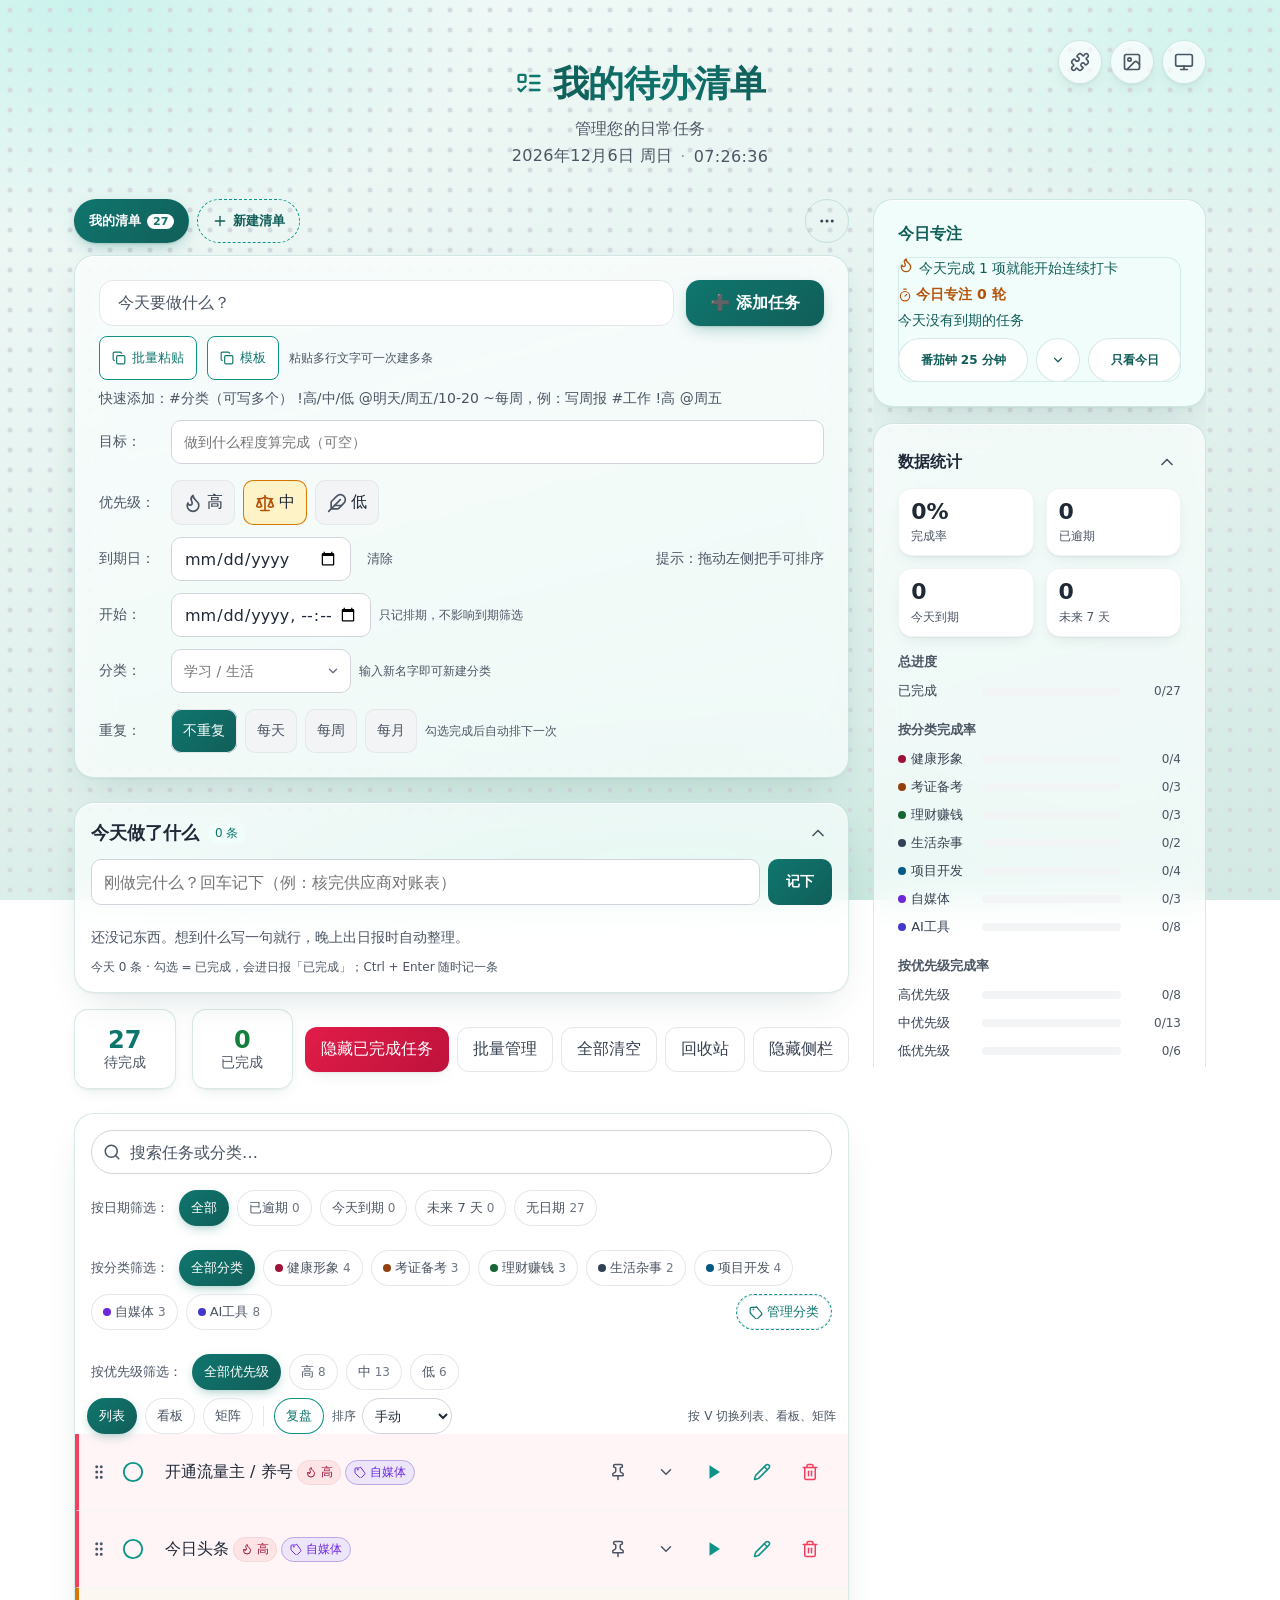
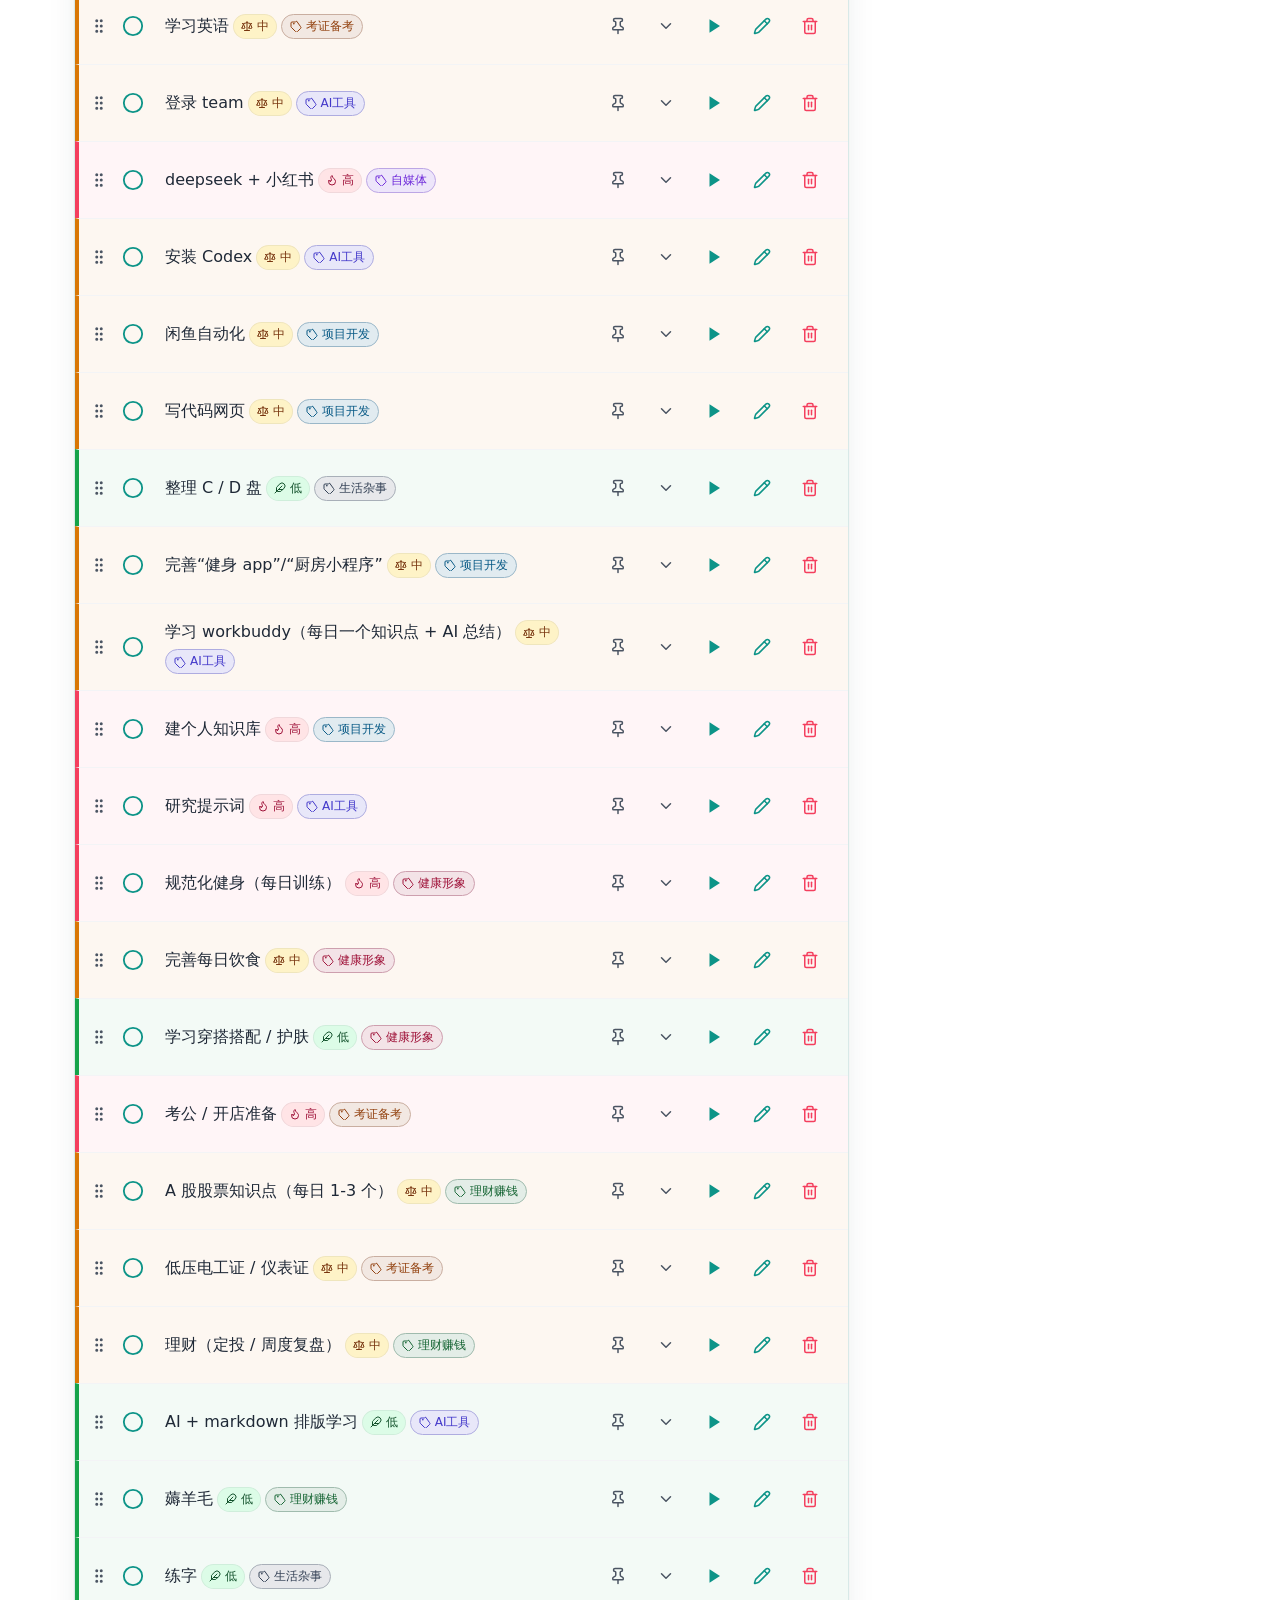
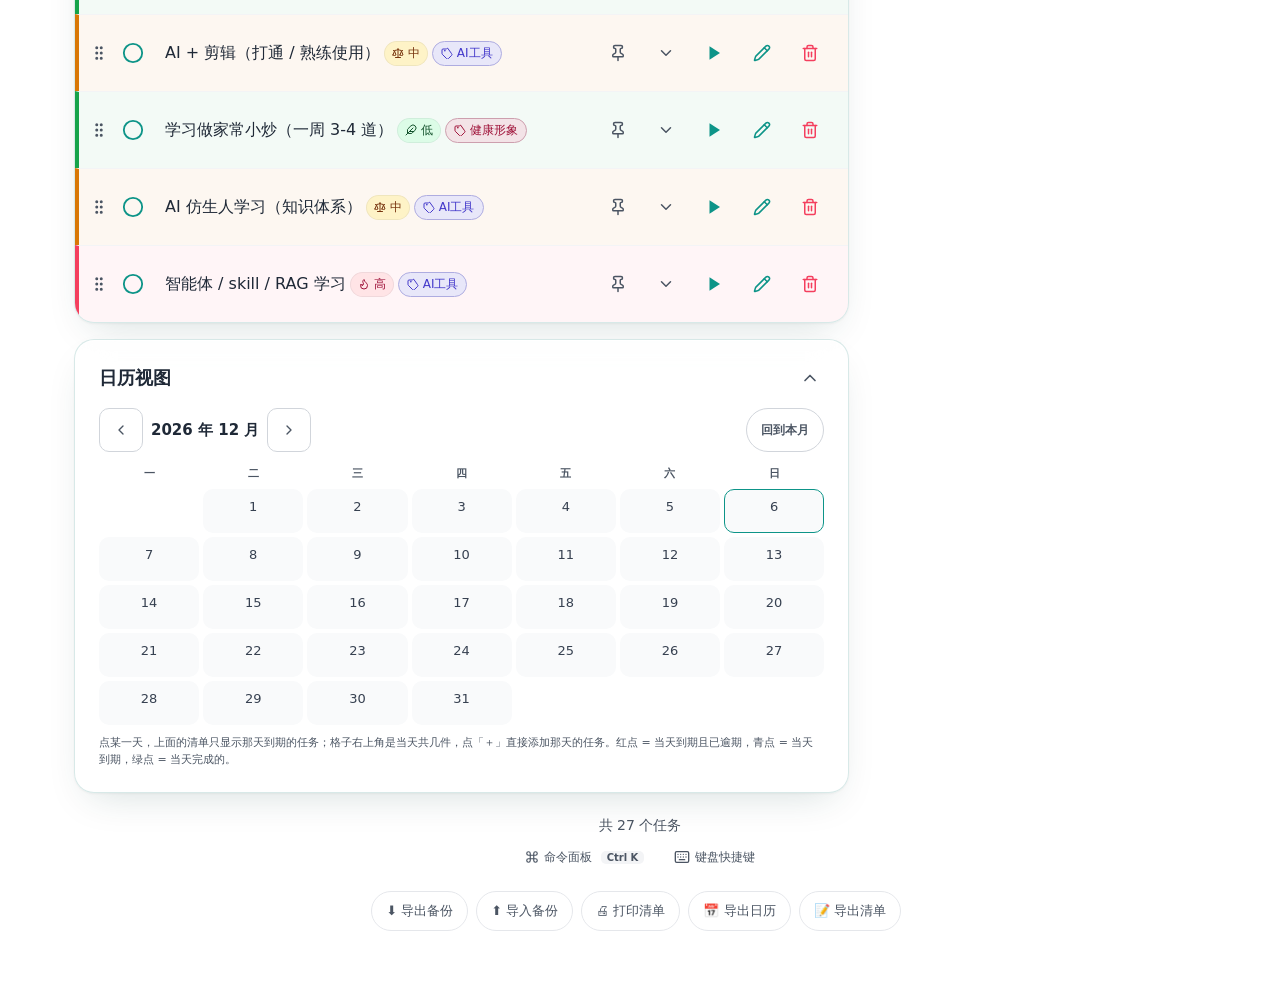
==== index.html @ 49af1eaa "v36：新增任务依赖、预估时长、清单导出三个插件模块（共 15 个）" ====
<!DOCTYPE html>
<html lang="zh-CN">
<head>
<meta charset="UTF-8">
<meta name="viewport" content="width=device-width, initial-scale=1.0">
<title>我的待办清单</title>
<link rel="icon" href="data:image/svg+xml,%3Csvg xmlns='http://www.w3.org/2000/svg' viewBox='0 0 64 64'%3E%3Crect width='64' height='64' rx='14' fill='%230f766e'/%3E%3Cpath d='M18 33l10 10 18-22' fill='none' stroke='%23fff' stroke-width='7' stroke-linecap='round' stroke-linejoin='round'/%3E%3C/svg%3E">
<style>
  :root {
    color-scheme: light;
    --gray-800: #1f2937;
    --gray-700: #374151;
    --gray-600: #4b5563;
    --gray-500: #6b7280;
    --gray-400: #9ca3af;
    --gray-300: #d1d5db;
    --gray-200: #e5e7eb;
    --gray-100: #f3f4f6;
    --gray-50: #f9fafb;
    --teal-600: #0d9488;
    --teal-700: #0f766e;
    --teal-50: #f0fdfa;
    --teal-800: #115e59;
    --green-800: #14532d;
    --green-600: #15803d;
    --green-500: #16a34a;
    --green-100: #dcfce7;
    --green-50: #f0fdf4;
    --red-800: #9f1239;
    --red-700: #be123c;
    --red-600: #e11d48;
    --red-500: #f43f5e;
    --red-400: #fb7185;
    --red-100: #ffe4e6;
    --red-50: #fff1f2;
    --yellow-800: #78350f;
    --yellow-600: #b45309;
    --yellow-500: #d97706;
    --yellow-100: #fef3c7;
    --yellow-50: #fffbeb;

    /* 分类色：只给分类做数据编码，不是第二套强调色。字色与色点共用同一个值，
       浅深两主题各实测过：字 ≥4.5:1、色点 ≥3:1（见 README「技术」里的 AA 段落） */
    --tag-blue: #1e40af;
    --tag-amber: #92400e;
    --tag-violet: #6d28d9;
    --tag-rose: #9f1239;
    --tag-green: #166534;
    --tag-indigo: #4338ca;
    --tag-sky: #075985;
    --tag-slate: #334155;

    /* 语义层：色板变量在深色模式下整体反向，这一段负责真正的表面与投影 */
    --surface: #fff;
    --surface-glass: rgba(255, 255, 255, .66);

    /* 卡片是半透明玻璃，压在下面的点阵会吃掉小字对比度：弱化文字这一档统一走 --text-muted */
    --text-muted: var(--gray-600);
    --card-border: rgba(15, 118, 110, .16);
    --page-bg: var(--bgl);
    /* 背景配色：--bgl 浅色版、--bgd 深色版，由 [data-bg] 整对切换。
       每套都是「两团主题色光斑 + 一层基础线性渐变」的网格式背景 */
    --bgl:
      radial-gradient(52% 44% at 6% 0%, rgba(45, 212, 191, .20), transparent 62%),
      radial-gradient(46% 40% at 96% 2%, rgba(94, 234, 212, .18), transparent 64%),
      radial-gradient(64% 50% at 50% 110%, rgba(16, 185, 129, .14), transparent 66%),
      linear-gradient(165deg, #f2faf8 0%, #e3f2ee 52%, #d3e9e3 100%);
    --bgd:
      radial-gradient(52% 44% at 8% 0%, rgba(45, 212, 191, .11), transparent 62%),
      radial-gradient(46% 40% at 94% 4%, rgba(20, 184, 166, .09), transparent 64%),
      radial-gradient(64% 52% at 50% 112%, rgba(13, 148, 136, .13), transparent 68%),
      linear-gradient(165deg, #0b1513 0%, #0f1b19 52%, #132420 100%);
    /* 自定义背景图上盖的一层遮罩，保证压在图上的文字仍读得清 */
    --bg-wash: rgba(255, 255, 255, .8);
    --bg-img: none;
    --on-accent: #fff;
    /* 主按钮渐变两端：深浅主题各自保证白字/深字 4.5:1 */
    --btn-grad-a: #0f766e;
    --btn-grad-b: #115e59;
    /* 玻璃卡片的顶部内高光，压在半透明表面上增强「玻璃厚度」 */
    --card-sheen: inset 0 1px 0 rgba(255, 255, 255, .85);
    --shadow-card: 0 1px 2px rgba(13, 61, 58, .05), 0 16px 40px -16px rgba(13, 61, 58, .18);
    --shadow-sm: 0 1px 2px rgba(13, 61, 58, .06), 0 6px 16px -6px rgba(13, 61, 58, .12);
    --shadow-sm-hover: 0 2px 4px rgba(13, 61, 58, .06), 0 14px 28px -10px rgba(13, 61, 58, .2);
    --shadow-btn: 0 1px 2px rgba(13, 61, 58, .14), 0 6px 18px -6px rgba(15, 118, 110, .45);
    --shadow-btn-hover: 0 2px 4px rgba(13, 61, 58, .14), 0 12px 28px -8px rgba(15, 118, 110, .55);
    --shadow-dialog: 0 4px 12px -4px rgba(6, 26, 24, .12), 0 28px 72px -16px rgba(6, 26, 24, .38);
    --scrim: rgba(11, 32, 29, .44);
    --hm0: #eef3f1;
    --hm1: #37a48e;
    --hm2: #1d8474;
    --hm3: #0c5b52;
    --hm-line: rgba(15, 118, 110, .3);

    /* 动效纪律：进场只用这一条曲线，悬停走裸 .2s；数值与后台规范版一致，未随配色改动 */
    --ease-enter: cubic-bezier(.22, 1, .36, 1);
    --dur-enter: .7s;
    /* 点阵背景两档色：待第二十五版 AA 探针复测后定稿 */
    --dot-base: #d4d9df;
    --dot-hot: #c8ced6;
  }

  [data-theme="dark"] {
    color-scheme: dark;
    --gray-800: #e8f1ef;
    --gray-700: #cfe0dd;
    --gray-600: #aec5c0;
    --gray-500: #94aea9;
    --gray-400: #7e9b96;
    --gray-300: #435956;
    --gray-200: #2c403d;
    --gray-100: #233532;
    --gray-50: #1d2c29;
    --teal-600: #2dd4bf;
    --teal-700: #5eead4;
    --teal-50: #12312e;
    --teal-800: #99f6e4;
    --green-800: #bbf7d0;
    --green-600: #4ade80;
    --green-500: #34d399;
    --green-100: #1d3a26;
    --green-50: #16281c;
    --red-800: #fecdd3;
    --red-700: #fda4af;
    --red-600: #fb7185;
    --red-500: #f43f5e;
    --red-400: #fb7185;
    --red-100: #4c1d27;
    --red-50: #2c1620;
    --yellow-800: #fde68a;
    --yellow-600: #fbbf24;
    --yellow-500: #f59e0b;
    --yellow-100: #4a3616;
    --yellow-50: #2e2413;
    --tag-blue: #93c5fd;
    --tag-amber: #fcd34d;
    --tag-violet: #c4b5fd;
    --tag-rose: #fda4af;
    --tag-green: #86efac;
    --tag-indigo: #a5b4fc;
    --tag-sky: #7dd3fc;
    --tag-slate: #cbd5e1;
    --surface: #172422;
    --surface-glass: rgba(20, 33, 31, .68);

    /* 卡片是半透明玻璃，压在下面的点阵会吃掉小字对比度：弱化文字这一档统一走 --text-muted */
    --text-muted: var(--gray-600);
    --card-border: rgba(148, 210, 200, .15);
    --page-bg: var(--bgd);
    --bg-wash: rgba(8, 14, 13, .8);
    --on-accent: #04211f;
    --btn-grad-a: #2dd4bf;
    --btn-grad-b: #5eead4;
    --card-sheen: inset 0 1px 0 rgba(255, 255, 255, .07);
    --shadow-card: 0 1px 2px rgba(0, 0, 0, .4), 0 18px 44px -16px rgba(0, 0, 0, .55);
    --shadow-sm: 0 1px 2px rgba(0, 0, 0, .4), 0 6px 16px -6px rgba(0, 0, 0, .45);
    --shadow-sm-hover: 0 2px 4px rgba(0, 0, 0, .4), 0 14px 30px -10px rgba(0, 0, 0, .6);
    --shadow-btn: 0 1px 2px rgba(0, 0, 0, .4), 0 6px 18px -6px rgba(0, 0, 0, .5);
    --shadow-btn-hover: 0 2px 4px rgba(0, 0, 0, .4), 0 12px 28px -8px rgba(0, 0, 0, .6);
    --shadow-dialog: 0 4px 12px -4px rgba(0, 0, 0, .4), 0 28px 72px -16px rgba(0, 0, 0, .75);
    --scrim: rgba(0, 0, 0, .7);
    --hm0: #1e2f2c;
    --hm1: #3d8b7c;
    --hm2: #17a895;
    --hm3: #5eead4;
    --hm-line: rgba(255, 255, 255, .13);

    /* 深色点阵：文字是浅色，点只能往更亮的灰走（数值待 AA 复测） */
    --dot-base: #27272a;
    --dot-hot: #4a4a52;
  }

  /* ---------- 背景配色：每套配浅色 / 深色列两个版本，跟随主题走。光斑色取各套主色，基础渐变与旧版亮度一致 ---------- */
  [data-bg="mint"]  {
    --bgl: radial-gradient(52% 44% at 6% 0%, rgba(45, 212, 191, .20), transparent 62%), radial-gradient(46% 40% at 96% 2%, rgba(94, 234, 212, .18), transparent 64%), radial-gradient(64% 50% at 50% 110%, rgba(16, 185, 129, .14), transparent 66%), linear-gradient(165deg, #f2faf8 0%, #e3f2ee 52%, #d3e9e3 100%);
    --bgd: radial-gradient(52% 44% at 8% 0%, rgba(45, 212, 191, .11), transparent 62%), radial-gradient(46% 40% at 94% 4%, rgba(20, 184, 166, .09), transparent 64%), radial-gradient(64% 52% at 50% 112%, rgba(13, 148, 136, .13), transparent 68%), linear-gradient(165deg, #0b1513 0%, #0f1b19 52%, #132420 100%);
  }
  [data-bg="mist"]  {
    --bgl: radial-gradient(52% 44% at 6% 0%, rgba(96, 165, 250, .20), transparent 62%), radial-gradient(46% 40% at 96% 2%, rgba(147, 197, 253, .20), transparent 64%), radial-gradient(64% 50% at 50% 110%, rgba(59, 130, 246, .13), transparent 66%), linear-gradient(165deg, #f2f7fc 0%, #e3eef8 52%, #d1e1f0 100%);
    --bgd: radial-gradient(52% 44% at 8% 0%, rgba(96, 165, 250, .11), transparent 62%), radial-gradient(46% 40% at 94% 4%, rgba(59, 130, 246, .09), transparent 64%), radial-gradient(64% 52% at 50% 112%, rgba(37, 99, 235, .11), transparent 68%), linear-gradient(165deg, #0b131c 0%, #0f1a26 52%, #142230 100%);
  }
  [data-bg="peach"] {
    --bgl: radial-gradient(52% 44% at 6% 0%, rgba(251, 146, 60, .18), transparent 62%), radial-gradient(46% 40% at 96% 2%, rgba(253, 186, 116, .20), transparent 64%), radial-gradient(64% 50% at 50% 110%, rgba(249, 115, 22, .13), transparent 66%), linear-gradient(165deg, #fdf6ef 0%, #fbeada 52%, #f7dac5 100%);
    --bgd: radial-gradient(52% 44% at 8% 0%, rgba(251, 146, 60, .10), transparent 62%), radial-gradient(46% 40% at 94% 4%, rgba(249, 115, 22, .08), transparent 64%), radial-gradient(64% 52% at 50% 112%, rgba(234, 88, 12, .10), transparent 68%), linear-gradient(165deg, #1a120c 0%, #241811 52%, #2d1f16 100%);
  }
  [data-bg="leaf"]  {
    --bgl: radial-gradient(52% 44% at 6% 0%, rgba(132, 204, 22, .16), transparent 62%), radial-gradient(46% 40% at 96% 2%, rgba(163, 230, 53, .16), transparent 64%), radial-gradient(64% 50% at 50% 110%, rgba(101, 163, 13, .13), transparent 66%), linear-gradient(165deg, #f5f9ee 0%, #e8f3dd 52%, #d7e9c9 100%);
    --bgd: radial-gradient(52% 44% at 8% 0%, rgba(132, 204, 22, .09), transparent 62%), radial-gradient(46% 40% at 94% 4%, rgba(101, 163, 13, .08), transparent 64%), radial-gradient(64% 52% at 50% 112%, rgba(77, 124, 15, .11), transparent 68%), linear-gradient(165deg, #0e160c 0%, #141f11 52%, #1b2917 100%);
  }
  [data-bg="lilac"] {
    --bgl: radial-gradient(52% 44% at 6% 0%, rgba(167, 139, 250, .18), transparent 62%), radial-gradient(46% 40% at 96% 2%, rgba(196, 181, 253, .20), transparent 64%), radial-gradient(64% 50% at 50% 110%, rgba(139, 92, 246, .13), transparent 66%), linear-gradient(165deg, #f8f6fd 0%, #ebe7f8 52%, #ddd7f0 100%);
    --bgd: radial-gradient(52% 44% at 8% 0%, rgba(167, 139, 250, .10), transparent 62%), radial-gradient(46% 40% at 94% 4%, rgba(139, 92, 246, .08), transparent 64%), radial-gradient(64% 52% at 50% 112%, rgba(109, 40, 217, .10), transparent 68%), linear-gradient(165deg, #12101c 0%, #1a1728 52%, #221d33 100%);
  }
  [data-bg="rose"]  {
    --bgl: radial-gradient(52% 44% at 6% 0%, rgba(251, 113, 133, .17), transparent 62%), radial-gradient(46% 40% at 96% 2%, rgba(253, 164, 175, .19), transparent 64%), radial-gradient(64% 50% at 50% 110%, rgba(244, 63, 94, .12), transparent 66%), linear-gradient(165deg, #fdf5f6 0%, #f9e5e9 52%, #f3d3db 100%);
    --bgd: radial-gradient(52% 44% at 8% 0%, rgba(251, 113, 133, .10), transparent 62%), radial-gradient(46% 40% at 94% 4%, rgba(244, 63, 94, .08), transparent 64%), radial-gradient(64% 52% at 50% 112%, rgba(225, 29, 72, .10), transparent 68%), linear-gradient(165deg, #190f13 0%, #241419 52%, #2e1a21 100%);
  }
  [data-bg="sand"]  {
    --bgl: radial-gradient(52% 44% at 6% 0%, rgba(217, 169, 89, .18), transparent 62%), radial-gradient(46% 40% at 96% 2%, rgba(235, 200, 135, .19), transparent 64%), radial-gradient(64% 50% at 50% 110%, rgba(180, 132, 58, .13), transparent 66%), linear-gradient(165deg, #fbf9f2 0%, #f2edde 52%, #e5ddca 100%);
    --bgd: radial-gradient(52% 44% at 8% 0%, rgba(217, 169, 89, .09), transparent 62%), radial-gradient(46% 40% at 94% 4%, rgba(180, 132, 58, .08), transparent 64%), radial-gradient(64% 52% at 50% 112%, rgba(146, 104, 40, .10), transparent 68%), linear-gradient(165deg, #15130e 0%, #1e1b14 52%, #272319 100%);
  }
  [data-bg="slate"] {
    --bgl: radial-gradient(52% 44% at 6% 0%, rgba(148, 163, 184, .20), transparent 62%), radial-gradient(46% 40% at 96% 2%, rgba(203, 213, 225, .22), transparent 64%), radial-gradient(64% 50% at 50% 110%, rgba(100, 116, 139, .13), transparent 66%), linear-gradient(165deg, #f6f7f8 0%, #eaecef 52%, #d9dde2 100%);
    --bgd: radial-gradient(52% 44% at 8% 0%, rgba(148, 163, 184, .10), transparent 62%), radial-gradient(46% 40% at 94% 4%, rgba(100, 116, 139, .08), transparent 64%), radial-gradient(64% 52% at 50% 112%, rgba(71, 85, 105, .11), transparent 68%), linear-gradient(165deg, #101214 0%, #171a1e 52%, #1e2228 100%);
  }
  [data-bg="liquid"] {
    --bgl: radial-gradient(52% 44% at 6% 0%, rgba(34, 211, 238, .24), transparent 62%), radial-gradient(46% 40% at 96% 2%, rgba(139, 92, 246, .20), transparent 64%), radial-gradient(64% 50% at 50% 110%, rgba(244, 114, 182, .15), transparent 66%), linear-gradient(165deg, #eff8fd 0%, #e0eef9 52%, #cfe2f2 100%);
    --bgd: radial-gradient(52% 44% at 8% 0%, rgba(34, 211, 238, .14), transparent 62%), radial-gradient(46% 40% at 94% 4%, rgba(167, 139, 250, .12), transparent 64%), radial-gradient(64% 52% at 50% 112%, rgba(244, 114, 182, .10), transparent 68%), linear-gradient(165deg, #091318 0%, #0e1a24 52%, #141f30 100%);
  }

  /* 自定义背景图：铺一层图 + 一层主题色遮罩，压暗/压亮到文字仍达 WCAG AA */
  html[data-bgimg="1"] body::before {
    content: '';
    position: fixed;
    inset: 0;
    z-index: -2;
    background: linear-gradient(var(--bg-wash), var(--bg-wash)), var(--bg-img) center / cover no-repeat;
  }

  /* ---------- 点阵背景：canvas，纯本地实现，无依赖 ---------- */
  .dot-grid {
    position: fixed;
    inset: 0;
    z-index: -1;
    pointer-events: none;
    overflow: hidden;
  }

  .dot-grid canvas { display: block; width: 100%; height: 100%; }

  /* ---------- 进场与滚动揭示：一条曲线、只播一次、不回退 ---------- */
  @keyframes fade-up {
    from { opacity: 0; transform: translateY(24px); }
    to { opacity: 1; transform: translateY(0); }
  }

  .head { animation: fade-up var(--dur-enter) var(--ease-enter) both; }
  .input-card { animation: fade-up var(--dur-enter) var(--ease-enter) .1s both; }
  .list-card { animation: fade-up var(--dur-enter) var(--ease-enter) .2s both; }

  /* reveal 的“藏起来”只认 html.reveal-on —— 这个类由脚本自己加。
     整页只有一个 script，前面任何一句抛错都会让这段跑不到；不加这道闸，
     三个面板就永久 opacity:0，用户看到的是空白页。 */
  html.reveal-on .reveal {
    opacity: 0;
    transform: translateY(28px);
    transition: opacity var(--dur-enter) var(--ease-enter), transform var(--dur-enter) var(--ease-enter);
  }

  html.reveal-on .reveal.visible { opacity: 1; transform: none; }

  /* ---------- 标题逐字模糊进场 ---------- */
  .blur-text-segment { display: inline-block; }

  .blur-text .blur-text-segment {
    filter: blur(10px);
    opacity: 0;
    transform: translateY(50px);
  }

  .blur-text.bt-run .blur-text-segment {
    animation: blur-in .7s var(--ease-enter) both;
  }

  .blur-text.bt-done .blur-text-segment {
    filter: none;
    opacity: 1;
    transform: none;
  }

  /* 三段式：50% 处反向 5px，落位时带一点惯性回弹 */
  @keyframes blur-in {
    0% { filter: blur(10px); opacity: 0; transform: translateY(50px); }
    50% { filter: blur(5px); opacity: .5; transform: translateY(-5px); }
    100% { filter: blur(0); opacity: 1; transform: translateY(0); }
  }

  * { box-sizing: border-box; margin: 0; padding: 0; }

  body {
    font-family: "Segoe UI Variable Text", "Segoe UI", system-ui, -apple-system, "PingFang SC", "HarmonyOS Sans SC", "MiSans", "Microsoft YaHei", sans-serif;
    min-height: 100vh;
    background: var(--page-bg);
    background-attachment: fixed;
    color: var(--gray-800);
    padding: 24px max(12px, env(safe-area-inset-left, 0px)) calc(48px + env(safe-area-inset-bottom, 0px)) max(12px, env(safe-area-inset-right, 0px));
    -webkit-font-smoothing: antialiased;
    text-rendering: optimizeLegibility;
  }

  ::selection { background: rgba(13, 148, 136, .22); }

  /* 细滚动条：主内容区与侧栏内部滚动都用 */
  ::-webkit-scrollbar { width: 10px; height: 10px; }
  ::-webkit-scrollbar-track { background: transparent; }
  ::-webkit-scrollbar-thumb {
    background: rgba(15, 118, 110, .28);
    border-radius: 999px;
    border: 2px solid transparent;
    background-clip: padding-box;
  }
  ::-webkit-scrollbar-thumb:hover { background-color: rgba(15, 118, 110, .45); }
  [data-theme="dark"] ::-webkit-scrollbar-thumb { background-color: rgba(148, 210, 200, .22); }
  [data-theme="dark"] ::-webkit-scrollbar-thumb:hover { background-color: rgba(148, 210, 200, .4); }

  /* 统一键盘焦点环：补上原先各处依赖浏览器默认外框的按钮 */
  :focus-visible { outline: 2px solid var(--teal-600); outline-offset: 2px; }

  button { font-family: inherit; cursor: pointer; border: none; background: none; }

  /* ---------- 组件层令牌（primitive → semantic → component 第三层） ---------- */
  :root {
    --wrap-narrow: 768px;
    --wrap-wide: 1132px;
    --side-w: clamp(280px, 26vw, 340px);
    --dash-gap: 24px;
    --card-gap: 16px;
    --sticky-top: 16px;
  }

  .wrap { width: 100%; max-width: var(--wrap-narrow); margin: 0 auto; }

  /* 宽屏双栏：主栏保持窄，多出来的宽度给右侧信息栏 */
  .dash { display: grid; grid-template-columns: minmax(0, 1fr); row-gap: var(--card-gap); }
  .dash > * { min-width: 0; }
  .side { display: grid; gap: var(--card-gap); align-content: start; }
  /* 网格项默认 min-width:auto，会被卡片内部最小内容（热力图/统计格）撑破侧栏轨道 */
  .side > * { min-width: 0; }
  .side > .hist-card { margin-top: 0; }

  .card {
    background: var(--surface-glass);
    border: 1px solid var(--card-border);
    border-radius: 20px;
    box-shadow: var(--card-sheen), var(--shadow-card);
    backdrop-filter: blur(18px) saturate(1.5);
    -webkit-backdrop-filter: blur(18px) saturate(1.5);
  }

  /* ---------- header ---------- */
  .head { position: relative; z-index: 41; text-align: center; margin-bottom: 24px; padding-top: 12px; } /* 玻璃卡的 backdrop-filter 各自成层叠上下文，页头不抬层会被后面的卡盖住背景面板 */

  .head-top {
    display: flex;
    align-items: center;
    justify-content: center;
    gap: 10px;
    margin-bottom: 10px;
    color: var(--teal-700);
  }

  .head h1 { font-size: 30px; font-weight: 800; letter-spacing: -.02em; color: var(--gray-800); }

  /* 标题渐变字：只在支持 background-clip: text 的浏览器启用，避免不支持时文字透明 */
  @supports ((-webkit-background-clip: text) or (background-clip: text)) {
    .head h1 {
      background: linear-gradient(115deg, var(--teal-800) 0%, var(--teal-700) 55%, var(--teal-800) 100%);
      -webkit-background-clip: text;
      background-clip: text;
      color: transparent;
    }
  }

  @supports ((-webkit-background-clip: text) or (background-clip: text)) {
    [data-theme="dark"] .head h1 {
      background: linear-gradient(115deg, var(--teal-700) 0%, #2dd4bf 55%, var(--teal-600) 100%);
      -webkit-background-clip: text;
      background-clip: text;
      color: transparent;
    }
  }

  /* 逐字进场靠 filter，而祖先链上只要出现 background-clip:text，子元素的 filter 就不起作用
     （实测：blur 糊不出来，严重时整条标题直接看不见）。拆字后先把渐变关掉，
     再由 JS 按每个字的位置从同一条渐变上取色——渐变留不住形状，留得住观感。 */
  .head h1.blur-text,
  [data-theme="dark"] .head h1.blur-text {
    background: none;
    -webkit-background-clip: border-box;
    background-clip: border-box;
    color: var(--gray-800);
  }

  .head p { font-size: 14px; color: var(--gray-600); letter-spacing: .02em; }

  .head-clock {
    display: flex;
    align-items: center;
    justify-content: center;
    gap: 8px;
    margin-top: 6px;
    font-size: 13px;
    color: var(--text-muted);
    font-variant-numeric: tabular-nums;
  }

  .head-clock .hc-dot { opacity: .55; }

  /* ---------- input card ---------- */
  .input-card { padding: 16px; margin-bottom: 16px; }

  .input-row { display: flex; flex-direction: column; gap: 12px; }

  #new-task {
    flex: 1;
    min-width: 0;
    font-size: 16px;
    color: var(--gray-800);
    padding: 13px 18px;
    border: 1px solid var(--gray-200);
    border-radius: 14px;
    outline: none;
    background: var(--surface);
    transition: box-shadow .2s, border-color .2s;
  }

  #new-task::placeholder { color: var(--text-muted); }

  #new-task:focus {
    border-color: transparent;
    box-shadow: 0 0 0 2px var(--teal-600), 0 0 0 6px rgba(13, 148, 136, .14);
  }

  #add {
    display: flex;
    align-items: center;
    justify-content: center;
    gap: 8px;
    font-size: 16px;
    font-weight: 600;
    letter-spacing: .01em;
    color: var(--on-accent);
    padding: 12px 24px;
    min-height: 48px;
    border-radius: 14px;
    background: linear-gradient(135deg, var(--btn-grad-a), var(--btn-grad-b));
    box-shadow: var(--shadow-btn);
    transition: box-shadow .2s, transform .2s, filter .2s;
  }

  #add:hover {
    box-shadow: var(--shadow-btn-hover);
    transform: translateY(-1px);
    filter: brightness(1.06);
  }

  #add:active { transform: translateY(0); filter: brightness(.98); }

  .prio-row {
    display: flex;
    flex-wrap: wrap;
    align-items: center;
    gap: 8px;
    margin-top: 16px;
  }

  .prio-label { font-size: 14px; color: var(--gray-600); }

  /* 统一四行标签宽度，让优先级/到期日/分类/重复的内容左缘对齐 */
  .prio-row > .prio-label:first-child,
  .due-row > .prio-label:first-child { width: 64px; flex: none; white-space: nowrap; }

  .prio-btns { display: flex; gap: 4px; }

  .pbtn {
    display: flex;
    align-items: center;
    justify-content: center;
    gap: 4px;
    min-width: 44px;
    min-height: 44px;
    padding: 12px;
    border-radius: 10px;
    background: var(--gray-100);
    box-shadow: inset 0 0 0 1px var(--gray-200);
    color: var(--gray-600);
    font-size: 14px;
    transition: background .2s, color .2s, box-shadow .2s, transform .15s;
  }

  .pbtn:hover { background: var(--gray-200); transform: translateY(-1px); }
  .pbtn:active { transform: translateY(0); }

  .pbtn.on-high { background: var(--red-100); box-shadow: inset 0 0 0 1px var(--red-400); color: var(--red-600); }
  .pbtn.on-mid { background: var(--yellow-100); box-shadow: inset 0 0 0 1px var(--yellow-500); color: var(--yellow-600); }
  .pbtn.on-low { background: var(--green-100); box-shadow: inset 0 0 0 1px var(--green-500); color: var(--green-600); }

  .pbtn .txt { display: none; }

  .due-row {
    display: flex;
    flex-wrap: wrap;
    align-items: center;
    gap: 8px;
    margin-top: 12px;
  }

  .date-input {
    font-family: inherit;
    font-size: 14px;
    color: var(--gray-800);
    padding: 8px 12px;
    min-height: 44px;
    border: 1px solid var(--gray-300);
    border-radius: 10px;
    outline: none;
    background: var(--surface);
  }

  .date-input:focus { box-shadow: 0 0 0 2px var(--teal-600); border-color: transparent; }

  #new-due { width: 180px; }

  .due-clear { font-size: 13px; color: var(--text-muted); padding: 8px; min-height: 44px; }
  .due-clear:hover { color: var(--gray-700); }

  .goal-input {
    font-family: inherit;
    font-size: 14px;
    color: var(--gray-800);
    flex: 1 1 220px;
    min-width: 0;
    padding: 8px 12px;
    min-height: 44px;
    border: 1px solid var(--gray-300);
    border-radius: 10px;
    outline: none;
    background: var(--surface);
  }

  .goal-input:focus,
  .start-input:focus { box-shadow: 0 0 0 2px var(--teal-600); border-color: transparent; }

  #new-start { width: 200px; }

  /* 隐藏 datalist 原生黑箭头（date 输入框无 list 属性不受影响），换成与整体图标一致的 chevron */
  input[list]::-webkit-calendar-picker-indicator { opacity: 0; }

  .tag-input {
    font-family: inherit;
    font-size: 14px;
    color: var(--gray-800);
    width: 180px;
    max-width: 100%;
    padding: 8px 32px 8px 12px;
    min-height: 44px;
    border: 1px solid var(--gray-300);
    border-radius: 10px;
    outline: none;
    background: var(--surface);
    background-image: url("data:image/svg+xml,%3Csvg xmlns='http://www.w3.org/2000/svg' width='14' height='14' viewBox='0 0 24 24' fill='none' stroke='%236b7280' stroke-width='2.4' stroke-linecap='round' stroke-linejoin='round'%3E%3Cpath d='m6 9 6 6 6-6'/%3E%3C/svg%3E");
    background-repeat: no-repeat;
    background-position: right 10px center;
  }

  [data-theme="dark"] .tag-input {
    background-image: url("data:image/svg+xml,%3Csvg xmlns='http://www.w3.org/2000/svg' width='14' height='14' viewBox='0 0 24 24' fill='none' stroke='%239ca3af' stroke-width='2.4' stroke-linecap='round' stroke-linejoin='round'%3E%3Cpath d='m6 9 6 6 6-6'/%3E%3C/svg%3E");
  }

  .tag-input:focus { box-shadow: 0 0 0 2px var(--teal-600); border-color: transparent; }

  .tag-hint { font-size: 12px; color: var(--text-muted); }

  /* ---------- toolbar ---------- */
  .toolbar {
    display: flex;
    flex-direction: column;
    gap: 12px;
    margin-bottom: 16px;
  }

  .stats {
    display: grid;
    grid-template-columns: 1fr 1fr;
    gap: 12px;
    flex: 1;
  }

  .stat {
    background: var(--surface-glass);
    border: 1px solid var(--card-border);
    border-radius: 14px;
    box-shadow: var(--shadow-sm);
    padding: 12px;
    text-align: center;
    min-height: 44px;
    white-space: nowrap;
    display: flex;
    flex-direction: column;
    justify-content: center;
    transition: background .2s, transform .2s;
  }

  .stat.clickable { cursor: pointer; }
  .stat.clickable:hover { background: var(--surface); transform: translateY(-1px); }
  .stat.active { box-shadow: 0 0 0 2px var(--teal-600), var(--shadow-sm); }

  .stat b { font-size: 20px; font-weight: 800; font-variant-numeric: tabular-nums; }
  .stat b.accent { color: var(--teal-700); }
  .stat b.green { color: var(--green-600); }
  .stat span { font-size: 12px; color: var(--gray-600); }

  .tool-actions {
    display: flex;
    flex-direction: column;
    gap: 8px;
    width: 100%;
  }

  .tbtn {
    font-size: 14px;
    font-weight: 500;
    color: var(--on-accent);
    padding: 12px 16px;
    min-height: 44px;
    border-radius: 12px;
    box-shadow: var(--shadow-sm);
    transition: background .2s, box-shadow .2s, transform .2s, border-color .2s;
  }

  .tbtn:hover { box-shadow: var(--shadow-sm-hover); transform: translateY(-1px); }
  .tbtn.red { background: linear-gradient(135deg, var(--red-600), var(--red-700)); }
  .tbtn.red:hover { filter: brightness(1.05); }
  .tbtn.gray { background: var(--surface-glass); color: var(--gray-700); box-shadow: inset 0 0 0 1px var(--gray-200); }
  .tbtn.gray:hover { background: var(--surface); color: var(--gray-800); box-shadow: var(--shadow-sm); }

  /* ---------- list ---------- */
  .list-card { overflow: hidden; }

  .filter-bar {
    display: flex;
    flex-wrap: wrap;
    align-items: center;
    gap: 8px;
    padding: 12px 12px 0;
  }

  .filter-bar[hidden] { display: none; }

  .filter-bar + .filter-bar { margin-top: 8px; }

  .filter-label { font-size: 13px; color: var(--text-muted); margin-right: 2px; }

  .fbtn {
    display: inline-flex;
    align-items: center;
    gap: 4px;
    font-size: 13px;
    font-weight: 500;
    color: var(--gray-600);
    background: transparent;
    box-shadow: inset 0 0 0 1px var(--gray-200);
    padding: 6px 12px;
    min-height: 36px;
    border-radius: 999px;
    transition: background .2s, color .2s, box-shadow .2s;
  }

  .fbtn:hover { background: var(--gray-100); }
  .fbtn.on {
    background: linear-gradient(135deg, var(--btn-grad-a), var(--btn-grad-b));
    color: var(--on-accent);
    box-shadow: inset 0 0 0 1px transparent, 0 4px 12px -4px rgba(15, 118, 110, .5);
  }
  .fbtn .n { font-size: 12px; opacity: .8; }

  #list { list-style: none; }

  #list > li + li > .row { border-top: 1px solid var(--gray-100); }

  .row {
    display: flex;
    align-items: center;
    gap: 4px;
    padding: 12px;
    border-left: 4px solid transparent;
    transition: background .2s;
  }

  .row:hover { background: rgba(15, 118, 110, .04); }

  .row.p-high { border-left-color: var(--red-500); background: rgba(244, 63, 94, .05); }
  .row.p-mid { border-left-color: var(--yellow-500); background: rgba(217, 119, 6, .055); }
  .row.p-low { border-left-color: var(--green-500); background: rgba(22, 163, 74, .05); }
  .row.p-high:hover, .row.p-mid:hover, .row.p-low:hover { background: rgba(15, 118, 110, .05); }
  .row.done { border-left-color: transparent; background: var(--gray-50); }

  .grip {
    color: var(--text-muted);
    width: 24px;
    height: 44px;
    display: flex;
    align-items: center;
    justify-content: center;
    flex-shrink: 0;
    margin-left: -8px;
    cursor: grab;
    touch-action: none;
    transition: color .2s;
  }

  .grip:hover { color: var(--gray-700); }
  li.dragging .grip { cursor: grabbing; }
  .grip.off { cursor: default; opacity: .38; }
  .grip.off:hover { color: inherit; }

  .tick {
    color: var(--teal-600);
    width: 44px;
    height: 44px;
    margin-left: -8px;
    display: flex;
    align-items: center;
    justify-content: center;
    flex-shrink: 0;
    transition: color .2s;
  }

  .tick:hover { color: var(--teal-700); }

  /* ---------- 批量整理模式 ---------- */
  #list.batch .grip { visibility: hidden; }
  #list.batch .row .acts { display: none; }
  #list.batch .tick { color: var(--text-muted); }
  #list.batch .tick:hover { color: var(--gray-700); }
  #list.batch .tick.on { color: var(--teal-700); }
  #list.batch .tick.on:hover { color: var(--teal-800); }
  #hist-list.batch .hist-back { display: none; }
  .hist-item .hck { color: var(--text-muted); flex-shrink: 0; padding: 8px; margin-left: -6px; }
  .hist-item .hck:hover { color: var(--gray-700); }
  .hist-item .hck.on { color: var(--teal-700); }

  .batch-bar {
    position: fixed;
    left: 50%;
    bottom: 20px;
    transform: translateX(-50%);
    display: flex;
    flex-wrap: wrap;
    justify-content: center;
    align-items: center;
    gap: 8px;
    max-width: calc(100% - 32px);
    padding: 10px 14px;
    border-radius: 16px;
    background: var(--gray-800);
    color: var(--gray-50);
    box-shadow: var(--shadow-card);
    font-size: 13px;
    z-index: 45;
    animation: bar-in .18s var(--ease-enter);
  }

  .batch-bar[hidden] { display: none; }

  .batch-bar .b-act {
    font-size: 12px;
    font-weight: 600;
    color: var(--gray-800);
    background: var(--surface);
    border: none;
    padding: 8px 12px;
    min-height: 44px;
    border-radius: 999px;
    flex-shrink: 0;
    transition: background .15s, color .15s, opacity .15s;
  }

  .batch-bar .b-act:hover { background: var(--gray-100); }
  .batch-bar .b-act.danger { color: var(--red-600); }
  .batch-bar .b-act[disabled] { opacity: .4; }
  .batch-bar .b-tag {
    font-size: 13px;
    color: var(--gray-800);
    background: var(--surface);
    border: none;
    border-radius: 8px;
    padding: 8px 10px;
    min-height: 44px;
    width: 170px;
  }

  .batch-bar .b-move {
    font-size: 12px;
    font-weight: 600;
    color: var(--gray-800);
    background: var(--surface);
    border: none;
    border-radius: 999px;
    padding: 8px 12px;
    min-height: 44px;
    max-width: 170px;
    flex-shrink: 0;
  }

  .batch-bar .b-move[disabled] { opacity: .4; }

  /* ---------- 键盘光标与快捷键说明 ---------- */
  #list li.kb-cursor { outline: 2px solid var(--teal-600); outline-offset: 2px; border-radius: 12px; }

  .kbd-btn {
    display: inline-flex;
    align-items: center;
    gap: 5px;
    font-size: 12px;
    color: var(--text-muted);
    background: none;
    border: none;
    padding: 10px 14px;
    min-height: 44px;
  }

  .kbd-btn:hover { color: var(--gray-700); }

  .kbd-list {
    display: grid;
    grid-template-columns: auto 1fr;
    gap: 10px 14px;
    align-items: center;
    font-size: 13px;
    color: var(--gray-600);
    margin: 0 0 22px;
  }

  .kbd-list b {
    font-weight: 600;
    font-size: 12px;
    color: var(--gray-700);
    background: var(--gray-50);
    border: 1px solid var(--gray-200);
    border-radius: 8px;
    padding: 3px 9px;
    box-shadow: 0 2px 0 var(--gray-200);
    white-space: nowrap;
    justify-self: start;
  }

  #kbd-ico { color: var(--teal-600); display: flex; }

  /* 日历里点了「＋」：把添加卡片用一圈光环闪一下，提示日期已填好 */
  .input-card.flash { animation: card-flash 1.1s var(--ease-enter); }

  @keyframes card-flash {
    0% { box-shadow: 0 0 0 0 rgba(13, 148, 136, .0); }
    25% { box-shadow: 0 0 0 4px rgba(13, 148, 136, .55); }
    100% { box-shadow: 0 0 0 0 rgba(13, 148, 136, .0); }
  }

  .body { flex: 1; min-width: 0; }

  .text-line {
    display: flex;
    flex-direction: column;
    gap: 4px;
  }

  .txt {
    font-size: 14px;
    color: var(--gray-800);
    word-break: break-word;
  }

  .done .txt {
    color: var(--text-muted);
    text-decoration: line-through;
  }

  .goal-line {
    display: flex;
    align-items: center;
    gap: 4px;
    min-width: 0;
    margin-top: 4px;
    font-size: 12px;
    color: var(--text-muted);
  }

  .goal-line svg { flex: none; opacity: .8; }

  .goal-line span {
    min-width: 0;
    overflow: hidden;
    text-overflow: ellipsis;
    white-space: nowrap;
  }

  .badge {
    display: inline-flex;
    align-items: center;
    gap: 4px;
    align-self: flex-start;
    font-size: 12px;
    font-weight: 500;
    padding: 4px 8px;
    border-radius: 999px;
    box-shadow: inset 0 0 0 1px rgba(15, 23, 42, .06);
  }

  .badge.high { background: var(--red-100); color: var(--red-800); }
  .badge.mid { background: var(--yellow-100); color: var(--yellow-800); }
  .badge.low { background: var(--green-100); color: var(--green-800); }

  .due {
    display: inline-flex;
    align-items: center;
    gap: 4px;
    align-self: flex-start;
    font-size: 12px;
    color: var(--gray-600);
    padding: 4px 8px;
    border-radius: 999px;
    background: var(--gray-100);
  }

  .due.soon { background: var(--teal-50); color: var(--teal-700); }
  .due.over { background: var(--red-100); color: var(--red-800); font-weight: 500; }

  .tg {
    display: inline-flex;
    align-items: center;
    gap: 4px;
    align-self: flex-start;
    font-size: 12px;
    color: var(--tg, var(--gray-600));
    padding: 3px 8px;
    border-radius: 999px;
    background: var(--surface);
    border: 1px solid var(--gray-200);
    /* 有分类色（.c-* 会挂上 --tg）时换成同色淡底 + 同色描边；
       认不得 color-mix 的浏览器停在上面两行，只是没底色，字色照常 */
    background: color-mix(in srgb, var(--tg, transparent) 12%, var(--surface));
    border-color: color-mix(in srgb, var(--tg, transparent) 34%, var(--gray-200));
  }

  /* 分类色只由这八条赋值，元素类型无关（行内 chip、详情 chip、色点都能用） */
  .c-blue   { --tg: var(--tag-blue); }
  .c-amber  { --tg: var(--tag-amber); }
  .c-violet { --tg: var(--tag-violet); }
  .c-rose   { --tg: var(--tag-rose); }
  .c-green  { --tg: var(--tag-green); }
  .c-indigo { --tg: var(--tag-indigo); }
  .c-sky    { --tg: var(--tag-sky); }
  .c-slate  { --tg: var(--tag-slate); }

  .tg.st { --tg: var(--teal-700); }
  .tg.sd { --tg: var(--teal-700); }
  .tg.sd.over { --tg: var(--red-700); }
  /* 计时胶囊：跑着的时候每秒刷新，数字必须等宽，否则整行会抖。
     底色仍用 teal-700 调，字色再深一档，深色主题下淡底上的小字才够 4.5:1 */
  .tg.tt { --tg: var(--teal-700); color: var(--teal-800); font-variant-numeric: tabular-nums; }
  .tg.tt.run { font-weight: 600; }

  /* 筛选行 / 统计 / 分类管理里的圆点：颜色本身就是信息，所以按非文字 3:1 校 */
  .tdot {
    flex: none;
    width: 8px;
    height: 8px;
    border-radius: 50%;
    background: var(--tg, var(--gray-400));
  }

  /* 已完成行整体淡化：字色压成弱化色，同时把 --tg 收回 transparent，同色淡底/描边退回素色 */
  .done .tg { color: var(--text-muted); --tg: transparent; }

  li.dragging { opacity: .5; }
  li.dragging > .row { background: var(--teal-50); }
  li.drop-above { box-shadow: inset 0 3px 0 0 var(--teal-600); }
  li.drop-below { box-shadow: inset 0 -3px 0 0 var(--teal-600); }

  .list-empty {
    padding: 24px 16px;
    text-align: center;
    font-size: 14px;
    color: var(--text-muted);
  }

  .acts { display: flex; align-items: center; gap: 4px; margin-left: 8px; }

  .ibtn {
    display: flex;
    align-items: center;
    justify-content: center;
    min-width: 44px;
    min-height: 44px;
    padding: 8px;
    border-radius: 8px;
    transition: background .2s, color .2s;
  }

  .ibtn.edit { color: var(--teal-600); }
  .ibtn.edit:hover { color: var(--teal-700); background: var(--teal-50); }
  .ibtn.del { color: var(--red-500); }
  .ibtn.del:hover { color: var(--red-600); background: var(--red-50); }
  .ibtn.ok { color: var(--green-600); }
  .ibtn.ok:hover { color: var(--green-800); }
  .ibtn.no { color: var(--gray-600); }
  .ibtn.no:hover { color: var(--gray-800); }
  .ibtn.snooze { color: var(--yellow-600); }
  .ibtn.snooze:hover { color: var(--yellow-800); background: var(--yellow-50); }
  .ibtn.pin { color: var(--gray-600); }
  .ibtn.pin:hover { color: var(--yellow-800); background: var(--yellow-50); }
  .ibtn.pin.on { color: var(--yellow-600); }
  .ibtn.pin.on:hover { color: var(--yellow-800); }
  .ibtn.tmr { color: var(--teal-600); }
  .ibtn.tmr:hover { color: var(--teal-700); background: var(--teal-50); }
  .ibtn.tmr.on { color: var(--teal-700); background: var(--teal-50); }
  .ibtn.tmr.on:hover { color: var(--teal-800); }

  .edit-input {
    flex: 1 1 100%;
    min-width: 0;
    font-size: 14px;
    font-family: inherit;
    color: var(--gray-800);
    padding: 8px 12px;
    border: 1px solid var(--gray-300);
    border-radius: 8px;
    outline: none;
  }

  .edit-input:focus { box-shadow: 0 0 0 2px var(--teal-600); border-color: transparent; }

  .edit-wrap { display: flex; flex-wrap: wrap; align-items: center; gap: 8px; }

  .edit-wrap .tag-input { flex: 1 1 120px; width: auto; }

  /* ---------- empty state ---------- */
  .empty {
    padding: 48px 16px;
    text-align: center;
  }

  .empty[hidden] { display: none; }

  .empty .ring { color: var(--gray-300); display: inline-flex; margin-bottom: 16px; }

  .empty h3 { font-size: 18px; font-weight: 700; color: var(--gray-800); margin-bottom: 8px; }

  .empty > p { font-size: 14px; color: var(--gray-600); }

  .steps {
    display: flex;
    justify-content: center;
    gap: 20px;
    margin-top: 24px;
    flex-wrap: wrap;
  }

  .step { display: flex; flex-direction: column; align-items: center; gap: 6px; }

  .step b {
    display: flex;
    align-items: center;
    justify-content: center;
    width: 28px;
    height: 28px;
    border-radius: 999px;
    background: linear-gradient(135deg, var(--btn-grad-a), var(--btn-grad-b));
    color: var(--on-accent);
    font-size: 13px;
    box-shadow: 0 4px 10px -4px rgba(15, 118, 110, .55);
  }

  .step span { font-size: 12px; color: var(--text-muted); }

  /* ---------- history ---------- */
  .hist-card { padding: 16px; margin-top: 16px; }

  .hist-card[hidden] { display: none; }

  .hist-head {
    display: flex;
    align-items: center;
    justify-content: space-between;
    margin-bottom: 16px;
  }

  .hist-head h3 { font-size: 18px; font-weight: 600; color: var(--gray-800); }

  .chev {
    color: var(--text-muted);
    display: flex;
    align-items: center;
    justify-content: center;
    padding: 8px;
    min-width: 44px;
    min-height: 44px;
    margin: -8px -8px -8px 0;
    transition: color .2s;
  }
  .chev:hover { color: var(--gray-700); }

  /* ---------- work log（今日流水） ---------- */
  .log-card { padding: 16px; margin-bottom: 16px; }

  .log-head { margin-bottom: 12px; }

  .log-title { display: flex; align-items: center; gap: 8px; }

  .log-title h3 { font-size: 18px; font-weight: 600; color: var(--gray-800); }

  .log-count {
    padding: 2px 8px;
    border-radius: 999px;
    background: var(--teal-50);
    color: var(--teal-700);
    font-size: 12px;
    font-variant-numeric: tabular-nums;
  }

  .log-add { display: flex; flex-direction: column; gap: 8px; }

  #log-input {
    font-family: inherit;
    font-size: 16px;
    color: var(--gray-800);
    width: 100%;
    min-height: 46px;
    padding: 10px 12px;
    border: 1px solid var(--gray-300);
    border-radius: 10px;
    outline: none;
    background: var(--surface);
  }

  #log-input:focus { box-shadow: 0 0 0 2px var(--teal-600); border-color: transparent; }

  #log-add {
    min-height: 44px;
    padding: 10px 18px;
    border-radius: 10px;
    background: linear-gradient(135deg, var(--btn-grad-a), var(--btn-grad-b));
    color: var(--on-accent);
    font-size: 14px;
    font-weight: 600;
    transition: filter .2s, transform .15s;
  }

  #log-add:hover { filter: brightness(1.06); transform: translateY(-1px); }
  #log-add:active { transform: translateY(0); filter: brightness(.98); }

  .log-list {
    list-style: none;
    margin: 12px 0 0;
    padding: 0;
    max-height: 320px;
    overflow-y: auto;
  }

  .log-item {
    display: flex;
    align-items: center;
    gap: 8px;
    min-height: 44px;
    padding: 4px 2px;
    border-bottom: 1px solid var(--gray-100);
  }

  .log-item:last-child { border-bottom: 0; }

  .log-tick {
    display: flex;
    align-items: center;
    justify-content: center;
    width: 44px;
    height: 44px;
    flex: none;
    border-radius: 999px;
    color: var(--text-muted);
    transition: color .2s, background .2s;
  }

  .log-tick:hover { color: var(--teal-700); background: var(--teal-50); }

  .log-item.done .log-tick { color: var(--green-600); }

  .log-tick[data-state="unchecked"] svg { opacity: .55; }

  .log-time {
    flex: none;
    font-size: 12px;
    color: var(--text-muted);
    font-variant-numeric: tabular-nums;
  }

  .log-text {
    flex: 1;
    min-width: 0;
    font-size: 14px;
    color: var(--gray-800);
    overflow-wrap: anywhere;
  }

  .log-item.done .log-text { color: var(--text-muted); text-decoration: line-through; }

  .log-del {
    display: flex;
    align-items: center;
    justify-content: center;
    width: 44px;
    height: 44px;
    flex: none;
    border-radius: 10px;
    color: var(--text-muted);
    transition: color .2s, background .2s;
  }

  .log-del:hover { color: var(--red-700); background: var(--red-100); }

  .log-empty {
    margin-top: 12px;
    font-size: 14px;
    color: var(--gray-600);
  }

  .log-empty[hidden] { display: none; }

  .log-hint { margin-top: 12px; font-size: 12px; color: var(--text-muted); }

  @media (min-width: 640px) {
    .log-add { flex-direction: row; }
    #log-add { flex: none; }
  }

  /* ---------- stats panel ---------- */
  .st-grid {
    display: grid;
    grid-template-columns: repeat(2, 1fr);
    gap: 8px;
  }

  /* 计时只出两格（今日 / 本周），宽屏下也不跟概览的四个挤一排 */
  .st-grid.tt2 { grid-template-columns: repeat(2, 1fr); }

  .st-cell {
    background: var(--surface);
    border: 1px solid var(--gray-100);
    border-radius: 14px;
    padding: 10px 12px;
    box-shadow: var(--shadow-sm);
  }

  .st-cell b { display: block; font-size: 22px; line-height: 1.2; color: var(--gray-800); font-variant-numeric: tabular-nums; }
  .st-cell span { font-size: 12px; color: var(--text-muted); }
  .st-cell.warn b { color: var(--red-600); }

  .st-sec { margin-top: 16px; }

  .st-sec h4 {
    font-size: 13px;
    font-weight: 600;
    color: var(--text-muted);
    margin-bottom: 6px;
  }

  .st-row { display: flex; align-items: center; gap: 8px; min-height: 28px; }

  .st-name {
    flex: 0 0 76px;
    font-size: 13px;
    color: var(--gray-700);
    overflow: hidden;
    text-overflow: ellipsis;
    white-space: nowrap;
  }

  /* 带色点的分类行：色点固定不缩，名字单独包一层才截得出省略号 */
  .st-name.st-tag { display: flex; gap: 5px; }
  .st-name .st-tx { min-width: 0; overflow: hidden; text-overflow: ellipsis; }

  /* 分类统计行前面多一颗色点 */
  .st-name.st-tag { display: inline-flex; align-items: center; gap: 5px; }

  .st-track {
    flex: 1;
    height: 8px;
    background: var(--gray-100);
    border-radius: 999px;
    overflow: hidden;
  }

  .st-fill { display: block; height: 100%; border-radius: 999px; background: linear-gradient(90deg, var(--teal-600), #14b8a6); transition: width .3s; }
  .st-fill.green { background: linear-gradient(90deg, var(--green-600), #22c55e); }
  .st-fill.red { background: linear-gradient(90deg, var(--red-500), var(--red-600)); }
  .st-fill.yellow { background: linear-gradient(90deg, var(--yellow-500), var(--yellow-600)); }
  .st-fill.gray { background: var(--gray-400); }

  .st-num {
    flex: 0 0 52px;
    text-align: right;
    font-size: 12px;
    color: var(--text-muted);
    font-variant-numeric: tabular-nums;
  }

  .st-trend { display: flex; align-items: flex-end; gap: 6px; height: 96px; }

  .st-col {
    flex: 1;
    height: 100%;
    display: flex;
    flex-direction: column;
    align-items: center;
    justify-content: flex-end;
    gap: 4px;
  }

  .st-col .v { font-size: 11px; color: var(--gray-600); min-height: 14px; }
  .st-col .bar { width: 100%; max-width: 32px; border-radius: 6px 6px 2px 2px; background: linear-gradient(180deg, #14b8a6, var(--teal-700)); }
  .st-col .bar.zero { background: var(--gray-200); min-height: 3px; }
  .st-col .d { font-size: 11px; color: var(--text-muted); }
  .st-col.today .bar:not(.zero) { background: linear-gradient(180deg, #22c55e, var(--green-600)); }

  .st-hint { font-size: 12px; color: var(--gray-700); margin-top: 14px; }
  /* 深色玻璃上 gray-700 只有 4.19:1，小字再提一档才过 4.5 */
  [data-theme="dark"] .st-hint { color: var(--gray-800); }

  /* ---------- 打卡热力图 ---------- */
  .hm-wrap {
    display: flex;
    align-items: flex-start;
    gap: 6px;
    overflow-x: auto;
    padding-bottom: 2px;
  }

  .hm-days {
    display: grid;
    grid-template-rows: repeat(7, 12px);
    gap: 3px;
    flex-shrink: 0;
  }

  .hm-days span {
    height: 12px;
    line-height: 12px;
    font-size: 10px;
    color: var(--gray-600);
  }

  .hm {
    display: grid;
    grid-template-rows: repeat(7, 12px);
    grid-auto-flow: column;
    grid-auto-columns: 12px;
    gap: 3px;
  }

  .hm-c {
    width: 12px;
    height: 12px;
    box-sizing: border-box;
    border: 1px solid var(--hm-line);
    border-radius: 4px;
    background: var(--hm0);
  }

  .hm-c.l1 { background: var(--hm1); }
  .hm-c.l2 { background: var(--hm2); }
  .hm-c.l3 { background: var(--hm3); }
  .hm-c.future { visibility: hidden; }
  .hm-c.today { border-color: var(--teal-600); box-shadow: 0 0 0 1.5px var(--teal-600); }

  .hm-legend {
    display: flex;
    align-items: center;
    gap: 4px;
    margin-top: 8px;
    font-size: 11px;
    color: var(--gray-600);
  }

  .hm-legend i {
    width: 12px;
    height: 12px;
    box-sizing: border-box;
    border: 1px solid var(--hm-line);
    border-radius: 3px;
    background: var(--hm0);
  }
  .hm-legend i.l1 { background: var(--hm1); }
  .hm-legend i.l2 { background: var(--hm2); }
  .hm-legend i.l3 { background: var(--hm3); }

  .hist-filter {
    display: flex;
    align-items: center;
    gap: 8px;
    margin-bottom: 12px;
    flex-wrap: wrap;
  }

  .hist-filter label { font-size: 13px; color: var(--text-muted); }

  .hist-filter input {
    font-family: inherit;
    font-size: 14px;
    color: var(--gray-800);
    padding: 8px 12px;
    border: 1px solid var(--gray-300);
    border-radius: 8px;
    outline: none;
  }

  .hist-filter input:focus { box-shadow: 0 0 0 2px var(--teal-600); border-color: transparent; }

  .hist-item {
    display: flex;
    align-items: center;
    gap: 12px;
    padding: 12px;
    border-radius: 10px;
    background: var(--surface);
    border: 1px solid var(--gray-100);
  }

  .hist-item + .hist-item { margin-top: 8px; }

  .hist-item .ico { color: var(--green-600); display: flex; flex-shrink: 0; }

  .hist-item .info { flex: 1; min-width: 0; }

  .hist-item .t { font-size: 14px; color: var(--gray-800); text-decoration: line-through; word-break: break-word; }

  .hist-item .time { font-size: 12px; color: var(--text-muted); word-break: break-word; }

  .hist-item .badge { flex-shrink: 0; }

  .hist-item .hist-back { color: var(--teal-600); flex-shrink: 0; }
  .hist-item .hist-back:hover { color: var(--teal-700); background: var(--teal-50); }

  .hist-empty { font-size: 14px; color: var(--text-muted); text-align: center; padding: 16px; }

  .total {
    margin-top: 16px;
    text-align: center;
    font-size: 12px;
    color: var(--gray-600);
    padding: 0 16px;
  }

  /* ---------- 备份 ---------- */
  .backup-row {
    display: flex;
    flex-wrap: wrap;
    align-items: center;
    justify-content: center;
    gap: 8px;
    margin-top: 12px;
  }

  .bbtn {
    font-size: 13px;
    font-weight: 500;
    color: var(--gray-600);
    background: var(--surface-glass);
    border: 1px solid var(--gray-200);
    padding: 8px 14px;
    min-height: 40px;
    border-radius: 999px;
    transition: background .2s, color .2s, border-color .2s;
  }

  .bbtn:hover { background: var(--surface); color: var(--gray-800); border-color: var(--gray-300); }

  .bmsg { font-size: 12px; color: var(--gray-600); }
  .bmsg.err { color: var(--red-600); }

  #import-file { display: none; }

  /* ---------- modal ---------- */
  .backdrop {
    position: fixed;
    inset: 0;
    background: var(--scrim);
    backdrop-filter: blur(5px);
    -webkit-backdrop-filter: blur(5px);
    display: flex;
    align-items: center;
    justify-content: center;
    padding: 16px;
    z-index: 50;
  }

  .backdrop[hidden] { display: none; }

  .backdrop { animation: fade-in .14s var(--ease-enter); }

  /* 确认/填写弹窗是「弹窗上的弹窗」（比如回收站里点清空），要压住其他所有遮罩 */
  #modal { z-index: 60; }

  @keyframes fade-in {
    from { opacity: 0; }
  }

  .dialog {
    background: var(--surface);
    border: 1px solid var(--card-border);
    border-radius: 20px;
    padding: 24px;
    width: 100%;
    max-width: 384px;
    box-shadow: var(--shadow-dialog);
    animation: dlg-in .18s var(--ease-enter);
  }

  @keyframes dlg-in {
    from { opacity: 0; transform: translateY(10px) scale(.98); }
  }

  /* 手抖党友好：系统开了「减弱动态效果」就全部瞬开瞬关 */
  @media (prefers-reduced-motion: reduce) {
    * { animation: none !important; transition: none !important; }
    /* 揭示与逐字进场的基础态是 opacity:0，禁动画时必须直接放行，否则内容会看不见 */
    html.reveal-on .reveal { opacity: 1; transform: none; }
    .blur-text .blur-text-segment { filter: none; opacity: 1; transform: none; }
  }

  .dialog-head {
    display: flex;
    align-items: center;
    gap: 12px;
    margin-bottom: 16px;
  }

  .dialog-head .warn { color: var(--red-500); display: flex; }

  .dialog h3 { font-size: 18px; font-weight: 600; color: var(--gray-800); }

  .dialog p { font-size: 14px; color: var(--gray-600); margin-bottom: 24px; }

  .dialog-actions { display: flex; justify-content: flex-end; gap: 12px; }

  .dbtn {
    font-size: 14px;
    padding: 8px 16px;
    min-height: 44px;
    border-radius: 8px;
    transition: background .2s, color .2s;
  }

  .dbtn.plain { color: var(--gray-600); }
  .dbtn.plain:hover { color: var(--gray-800); }
  .dbtn.danger { background: var(--red-600); color: var(--on-accent); }
  .dbtn.danger:hover { background: var(--red-700); }

  .dialog-input {
    width: 100%;
    font-size: 15px;
    padding: 10px 12px;
    min-height: 44px;
    border-radius: 10px;
    border: 1px solid var(--card-border);
    background: var(--surface);
    color: var(--gray-800);
    margin-bottom: 8px;
  }

  .dialog-input:focus { outline: 2px solid var(--teal-600); outline-offset: 1px; }

  .dialog-err { font-size: 13px; color: var(--red-600); margin-bottom: 16px !important; }

  /* ---------- 今日复盘 ---------- */
  .review-dialog {
    max-width: 640px;
    max-height: calc(100dvh - 32px);
    display: flex;
    flex-direction: column;
  }

  .review-dialog .dialog-head { margin-bottom: 8px; }
  .review-dialog .dialog-head .rev-ico { color: var(--teal-600); display: flex; }

  .review-sub { font-size: 12px; color: var(--text-muted); margin: 0 0 12px; }

  .rev-tabs {
    display: inline-flex;
    align-self: flex-start;
    gap: 4px;
    padding: 3px;
    margin-bottom: 10px;
    border-radius: 999px;
    background: var(--gray-100);
  }

  .rev-tab {
    min-height: 36px;
    padding: 0 14px;
    font-family: inherit;
    font-size: 12.5px;
    font-weight: 600;
    color: var(--gray-700);
    background: transparent;
    border: none;
    border-radius: 999px;
  }

  .rev-tab:hover { color: var(--gray-800); }

  .rev-tab.on {
    color: var(--teal-800);
    background: var(--surface);
    box-shadow: var(--shadow-sm);
  }

  .review-text {
    width: 100%;
    flex: 1;
    min-height: clamp(200px, 46vh, 360px);
    max-height: 52vh;
    resize: vertical;
    font-family: ui-monospace, "SF Mono", Consolas, "PingFang SC", "Microsoft YaHei", monospace;
    font-size: 12.5px;
    line-height: 1.75;
    color: var(--gray-800);
    background: var(--gray-50);
    border: 1px solid var(--card-border);
    border-radius: 12px;
    padding: 12px;
    margin-bottom: 12px;
    outline: none;
  }

  .review-text:focus { box-shadow: 0 0 0 2px var(--teal-600); }

  .review-actions { display: flex; flex-wrap: wrap; align-items: center; gap: 8px; }
  .review-actions .spacer { flex: 1; }

  .rev-btn {
    font-size: 13px;
    font-weight: 500;
    color: var(--gray-700);
    background: var(--surface);
    border: 1px solid var(--gray-200);
    border-radius: 999px;
    padding: 8px 14px;
    min-height: 40px;
    transition: background .2s, color .2s, filter .2s;
  }

  .rev-btn:hover { background: var(--gray-100); color: var(--gray-800); }

  #review-undo[hidden] { display: none; }

  .rev-btn.main {
    background: linear-gradient(135deg, var(--btn-grad-a), var(--btn-grad-b));
    color: var(--on-accent);
    border-color: transparent;
  }

  .rev-btn.main:hover { filter: brightness(1.05); color: var(--on-accent); }

  .rev-select {
    max-width: min(240px, 100%);
    min-height: 44px;
    padding: 8px 10px;
    font-family: inherit;
    font-size: 13px;
    color: var(--gray-800);
    background: var(--surface);
    border: 1px solid var(--gray-200);
    border-radius: 12px;
  }

  .rev-select:focus { outline: none; box-shadow: 0 0 0 2px var(--teal-600); }

  .rev-status {
    flex: 1 0 100%;
    min-height: 1.1em;
    margin-top: 2px;
    font-size: 12px;
    color: var(--teal-700);
  }

  .rev-status.err { color: var(--red-600); }

  /* ---------- 多清单切换条 ---------- */
  .list-tabs { margin-bottom: 12px; }

  .lt-row {
    position: relative;
    display: flex;
    align-items: center;
    flex-wrap: wrap;
    gap: 8px;
  }

  .lt-chips { display: flex; align-items: center; flex-wrap: wrap; gap: 8px; }

  .lt-chip {
    display: inline-flex;
    align-items: center;
    gap: 6px;
    font-size: 13px;
    font-weight: 600;
    color: var(--gray-700);
    background: var(--surface-glass);
    border: 1px solid var(--card-border);
    border-radius: 999px;
    padding: 8px 14px;
    min-height: 44px;
    box-shadow: var(--shadow-sm);
    transition: background .2s, color .2s, border-color .2s, box-shadow .2s, transform .2s;
  }

  .lt-chip:hover { border-color: var(--teal-600); color: var(--teal-700); transform: translateY(-1px); }

  .lt-chip.on {
    background: linear-gradient(135deg, var(--btn-grad-a), var(--btn-grad-b));
    border-color: transparent;
    color: var(--on-accent);
    box-shadow: var(--shadow-btn);
  }

  .lt-chip.on:hover { background: linear-gradient(135deg, var(--btn-grad-a), var(--btn-grad-b)); color: var(--on-accent); transform: translateY(-1px); }

  .lt-chip .lt-n {
    font-size: 11px;
    font-weight: 700;
    padding: 1px 6px;
    border-radius: 999px;
    background: var(--gray-100);
    color: var(--gray-700);
  }

  .lt-chip.on .lt-n { background: var(--surface); color: var(--teal-700); }

  .lt-add, .lt-menu {
    display: inline-flex;
    align-items: center;
    justify-content: center;
    gap: 5px;
    font-size: 13px;
    font-weight: 600;
    color: var(--teal-800);
    background: transparent;
    border: 1px dashed var(--teal-600);
    border-radius: 999px;
    padding: 8px 14px;
    min-height: 44px;
    transition: background .2s;
  }

  .lt-add:hover { background: var(--teal-50); }

  .lt-menu {
    border-style: solid;
    border-color: var(--card-border);
    color: var(--gray-700);
    width: 44px;
    padding: 0;
    margin-left: auto;
  }

  .lt-menu:hover { background: var(--gray-100); color: var(--gray-800); }
  .lt-menu[aria-expanded="true"] { background: var(--gray-100); }

  .lt-pop {
    position: absolute;
    top: calc(100% + 8px);
    right: 0;
    z-index: 30;
    width: min(220px, calc(100vw - 32px));
    padding: 8px;
    background: var(--surface);
    border: 1px solid var(--card-border);
    border-radius: 12px;
    box-shadow: var(--shadow-dialog);
    animation: dlg-in .16s var(--ease-enter);
  }

  .lt-pop .lp-t {
    font-size: 12px;
    font-weight: 700;
    color: var(--gray-600);
    padding: 6px 10px 8px;
  }

  .lt-pop button {
    display: flex;
    align-items: center;
    gap: 8px;
    width: 100%;
    font-size: 14px;
    text-align: left;
    color: var(--gray-800);
    background: transparent;
    border-radius: 9px;
    padding: 10px;
    min-height: 44px;
    transition: background .16s;
  }

  .lt-pop button:hover { background: var(--gray-100); }
  .lt-pop button.danger { color: var(--red-600); }
  .lt-pop button.danger:hover { background: var(--red-50); }
  .lt-pop button:disabled { color: var(--text-muted); cursor: not-allowed; }
  .lt-pop button:disabled:hover { background: transparent; }

  /* 清单拖拽排序：被拖动的那颗半透明，插入位置用一条青绿竖标提示 */
  .lt-chip { position: relative; touch-action: pan-y; }
  .lt-chip.lt-drag { opacity: .45; }
  .lt-chip.lt-drop-before::before,
  .lt-chip.lt-drop-after::after {
    content: '';
    position: absolute;
    top: 4px;
    bottom: 4px;
    width: 3px;
    border-radius: 2px;
    background: var(--teal-600);
  }
  .lt-chip.lt-drop-before::before { left: -6px; }
  .lt-chip.lt-drop-after::after { right: -6px; }

  @media (max-width: 480px) {
    .lt-chip, .lt-add { padding: 8px 12px; }
  }

  /* ---------- 主题与背景 ---------- */
  .head-tools {
    position: absolute;
    top: 0;
    right: 0;
    display: flex;
    gap: 8px;
  }

  .hbtn {
    width: 44px;
    height: 44px;
    display: flex;
    align-items: center;
    justify-content: center;
    border-radius: 999px;
    background: var(--surface-glass);
    border: 1px solid var(--card-border);
    color: var(--gray-600);
    box-shadow: var(--card-sheen), var(--shadow-sm);
    backdrop-filter: blur(12px);
    -webkit-backdrop-filter: blur(12px);
    transition: color .2s, transform .2s, border-color .2s;
  }

  .hbtn:hover { color: var(--teal-700); transform: translateY(-1px); border-color: var(--teal-600); }

  .hbtn[aria-expanded="true"] { color: var(--teal-700); border-color: var(--teal-600); }

  .bg-panel {
    position: absolute;
    /* 窄屏按钮会换到标题下一行，面板跟着按钮那一行的下沿再让 6px */
    top: calc(100% + 6px);
    right: 0;
    z-index: 40;
    /* 定位包含块是只有两个按钮宽的 .head-tools，所以宽度按视口算，不能写 max-width:100% */
    width: min(268px, calc(100vw - 32px));
    padding: 14px;
    text-align: left;
    background: var(--surface);
    border: 1px solid var(--card-border);
    border-radius: 20px;
    box-shadow: var(--shadow-dialog);
    transform-origin: top right;
    animation: bp-in .16s var(--ease-enter);
  }

  .bg-panel[hidden] { display: none; }

  @keyframes bp-in {
    from { opacity: 0; transform: translateY(-6px) scale(.97); }
  }

  .bp-head {
    display: flex;
    align-items: center;
    gap: 8px;
    padding-bottom: 10px;
    margin-bottom: 12px;
    border-bottom: 1px solid var(--card-border);
  }

  .bp-head-ic { display: flex; color: var(--teal-600); }

  .bp-head-t { flex: 1; font-size: 13px; font-weight: 700; color: var(--gray-700); }

  .bp-x {
    display: flex;
    align-items: center;
    justify-content: center;
    width: 32px;
    height: 32px;
    margin: -6px -6px -6px 0;
    color: var(--text-muted);
    border-radius: 8px;
    transition: background .15s, color .15s;
  }

  .bp-x:hover { background: var(--gray-100); color: var(--gray-700); }

  .bp-title { font-size: 11px; font-weight: 600; color: var(--text-muted); margin-bottom: 8px; }

  .bp-grid { display: grid; grid-template-columns: repeat(4, 1fr); gap: 10px 8px; margin-bottom: 14px; }

  .sw { padding: 0; background: none; border: 0; border-radius: 10px; cursor: pointer; }

  .sw:focus-visible { outline: none; }

  .sw .sw-c {
    position: relative;
    display: block;
    height: 40px;
    border-radius: 10px;
    background: var(--bgl);
    box-shadow: inset 0 0 0 1px rgba(0,0,0,.06), var(--shadow-sm);
    transition: transform .15s, box-shadow .15s;
  }

  [data-theme="dark"] .sw .sw-c { background: var(--bgd); box-shadow: inset 0 0 0 1px rgba(255,255,255,.09), var(--shadow-sm); }

  .sw:hover .sw-c { transform: translateY(-1px); }

  .sw:active .sw-c { transform: scale(.94); }

  .sw:focus-visible .sw-c,
  .sw[aria-pressed="true"] .sw-c { box-shadow: inset 0 0 0 1px rgba(0,0,0,.06), 0 0 0 2px var(--teal-600); }

  [data-theme="dark"] .sw:focus-visible .sw-c,
  [data-theme="dark"] .sw[aria-pressed="true"] .sw-c { box-shadow: inset 0 0 0 1px rgba(255,255,255,.09), 0 0 0 2px var(--teal-600); }

  .sw[aria-pressed="true"] .sw-c::after {
    content: '';
    position: absolute;
    top: 4px;
    right: 4px;
    width: 15px;
    height: 15px;
    border-radius: 50%;
    /* 固定深青底：white 勾选图形在深浅两套主题里都够对比 */
    background: #0f766e url("data:image/svg+xml,%3Csvg xmlns='http://www.w3.org/2000/svg' viewBox='0 0 24 24' fill='none' stroke='white' stroke-width='4' stroke-linecap='round' stroke-linejoin='round'%3E%3Cpath d='M20 6 9 17l-5-5'/%3E%3C/svg%3E") center / 9px 9px no-repeat;
    box-shadow: 0 0 0 2px var(--surface);
  }

  .sw .sw-t {
    display: block;
    font-size: 11px;
    color: var(--text-muted);
    padding: 5px 0 0;
    text-align: center;
    transition: color .15s;
  }

  .sw[aria-pressed="true"] .sw-t { color: var(--teal-700); font-weight: 600; }

  .bp-actions { display: flex; gap: 8px; }

  .bp-btn {
    flex: 1;
    display: flex;
    align-items: center;
    justify-content: center;
    gap: 6px;
    min-height: 44px;
    font-size: 13px;
    font-weight: 600;
    color: var(--gray-600);
    background: var(--surface);
    border: 1px solid var(--gray-300);
    border-radius: 10px;
    transition: background .15s, color .15s, border-color .15s;
  }

  .bp-btn:hover { background: var(--gray-50); color: var(--gray-700); }

  .bp-btn:disabled { color: var(--gray-400); cursor: default; background: var(--gray-50); border-color: var(--card-border); }

  .bp-btn-main {
    color: #fff;
    background: linear-gradient(135deg, var(--btn-grad-a), var(--btn-grad-b));
    border-color: transparent;
    box-shadow: var(--shadow-btn);
  }

  .bp-btn-main:hover { color: #fff; filter: brightness(1.06); }

  [data-theme="dark"] .bp-btn-main,
  [data-theme="dark"] .bp-btn-main:hover { color: var(--on-accent); }

  .bp-note {
    display: flex;
    align-items: flex-start;
    gap: 6px;
    margin-top: 12px;
    padding: 8px 10px;
    font-size: 11px;
    line-height: 1.5;
    color: var(--text-muted);
    background: var(--gray-50);
    border-radius: 8px;
  }

  .bp-note-ic { flex: none; display: flex; margin-top: 1px; }

  .bp-note.err { color: var(--red-700); background: var(--red-50); }

  /* ---------- 插件中心 ---------- */
  .plug-panel {
    width: min(332px, calc(100vw - 32px));
    max-height: min(72vh, calc(100vh - 190px));
    overflow-y: auto;
    overscroll-behavior: contain;
  }

  .pl-list { display: flex; flex-direction: column; gap: 6px; margin-bottom: 12px; }

  .pl-row {
    display: flex;
    align-items: flex-start;
    gap: 10px;
    padding: 8px;
    border-radius: 12px;
    background: var(--gray-50);
  }

  .pl-ic {
    flex: none;
    display: flex;
    align-items: center;
    justify-content: center;
    width: 34px;
    height: 34px;
    border-radius: 10px;
    color: var(--teal-700);
    background: var(--teal-50);
  }

  .pl-main { flex: 1 1 auto; min-width: 0; }

  .pl-name {
    display: flex;
    align-items: center;
    flex-wrap: wrap;
    gap: 6px;
    font-size: 13px;
    font-weight: 700;
    color: var(--gray-700);
  }

  .pl-core {
    padding: 1px 6px;
    font-size: 10px;
    font-weight: 600;
    color: var(--teal-700);
    background: var(--teal-50);
    border: 1px solid var(--teal-600);
    border-radius: 999px;
  }

  .pl-desc {
    margin-top: 2px;
    font-size: 11px;
    line-height: 1.45;
    color: var(--text-muted);
  }

  .pl-sw {
    flex: none;
    min-width: 62px;
    min-height: 44px;
    padding: 0 10px;
    font-size: 12px;
    font-weight: 700;
    color: var(--gray-600);
    background: var(--surface);
    border: 1px solid var(--gray-300);
    border-radius: 999px;
    transition: background .15s, color .15s, border-color .15s;
  }

  .pl-sw:hover { color: var(--teal-700); border-color: var(--teal-600); }

  .pl-sw.on { color: var(--on-accent); background: var(--teal-700); border-color: transparent; }

  .pl-sw.on:hover { color: var(--on-accent); background: var(--teal-800); }

  .pl-sw[disabled] { cursor: default; color: var(--teal-700); background: var(--teal-50); border-color: var(--teal-600); }

  /* ---------- 模块卸载只藏入口，数据原样留在本机 ---------- */
  html[data-off~="lists"] .list-tabs,
  html[data-off~="lists"] .move-row,
  html[data-off~="lists"] #batch-move,
  html[data-off~="tags"] #tag-filters,
  html[data-off~="tags"] .tag-label,
  html[data-off~="tags"] .tags-edit,
  html[data-off~="tags"] .tgs,
  html[data-off~="tags"] .tag-row,
  html[data-off~="tags"] #batch-tag,
  html[data-off~="tags"] #batch-tag-ok,
  html[data-off~="tags"] #view-board,
  html[data-off~="explore"] #search-bar,
  html[data-off~="explore"] #filters,
  html[data-off~="explore"] #prio-filters,
  html[data-off~="explore"] #view-list,
  html[data-off~="explore"] #view-board,
  html[data-off~="explore"] #view-matrix,
  html[data-off~="explore"] #sort-wrap,
  html[data-off~="explore"] #view-hint,
  html[data-off~="explore"] .vb-sep,
  html[data-off~="explore"] #calendar-card,
  html[data-off~="explore"] #kbd-btn,
  html[data-off~="detail"] .grip,
  html[data-off~="detail"] .ibtn.more,
  html[data-off~="detail"] .ibtn.pin,
  html[data-off~="detail"] .ibtn.snooze,
  html[data-off~="detail"] .detail,
  html[data-off~="detail"] .note-flag,
  html[data-off~="detail"] .att-flag,
  html[data-off~="detail"] .row-thumbs,
  html[data-off~="detail"] .tg.pf,
  html[data-off~="detail"] .tg.sb,
  html[data-off~="detail"] .tg.sd,
  html[data-off~="detail"] #tpl-toggle,
  html[data-off~="detail"] #tpl-box,
  html[data-off~="detail"] #drag-hint,
  html[data-off~="remind"] #remind-strip,
  html[data-off~="remind"] #alarm-strip,
  html[data-off~="remind"] #today-strip,
  html[data-off~="remind"] #focus-card,
  html[data-off~="remind"] .remind-row,
  html[data-off~="remind"] .focus-row,
  html[data-off~="remind"] .tg.rm,
  html[data-off~="remind"] .tg.fo,
  html[data-off~="review"] #log-card,
  html[data-off~="review"] #stats,
  html[data-off~="review"] .backup-row,
  html[data-off~="review"] #review-btn,
  html[data-off~="review"] .head-clock,
  html[data-off~="review"] #bg-btn,
  html[data-off~="review"] #theme-btn,
  html[data-off~="timer"] .ibtn.tmr,
  html[data-off~="timer"] .tg.tt,
  html[data-off~="smart"] #smart-bar,
  html[data-off~="command"] #cmdk-btn,
  html[data-off~="command"] #cmdk,
  html[data-off~="ics"] #ics-wrap,
  html[data-off~="export"] #exp-wrap,
  html[data-off~="deps"] .dep-row,
  html[data-off~="deps"] .tg.dep,
  html[data-off~="estimate"] .est-row,
  html[data-off~="estimate"] .tg.es,
  html[data-off~="command"][data-off~="explore"] .foot-links,
  html[data-off~="explore"][data-off~="review"] #view-bar { display: none !important; }

  #bg-file { display: none; }

  /* ---------- 到期提醒条 ---------- */
  .remind-strip {
    display: flex;
    flex-wrap: wrap;
    align-items: center;
    gap: 8px;
    margin: 12px 12px 0;
    padding: 10px 12px;
    border-radius: 14px;
    background: var(--red-50);
    color: var(--red-700);
    font-size: 13px;
    font-weight: 500;
  }

  .remind-strip[hidden] { display: none; }

  .remind-strip .r-ic { display: inline-flex; }

  .remind-strip .r-btn {
    margin-left: auto;
    font-size: 12px;
    font-weight: 600;
    color: var(--red-700);
    background: var(--surface);
    border: 1px solid var(--red-100);
    padding: 8px 12px;
    min-height: 44px;
    border-radius: 999px;
    white-space: nowrap;
    transition: background .15s;
  }

  .remind-strip .r-btn:hover { background: var(--red-100); }

  .remind-strip .r-btn.bell { margin-left: 0; color: var(--gray-600); border-color: var(--gray-300); }
  .remind-strip .r-btn.bell:hover { background: var(--gray-100); }

  /* ---------- 到点提醒条 ---------- */
  .alarm-strip {
    display: flex;
    flex-wrap: wrap;
    align-items: center;
    gap: 8px;
    margin: 12px 12px 0;
    padding: 10px 12px;
    border-radius: 14px;
    background: var(--yellow-50);
    color: var(--yellow-800);
    font-size: 13px;
    font-weight: 500;
    animation: al-in .26s var(--ease-enter);
  }

  @keyframes al-in {
    from { opacity: 0; transform: translateY(-4px); }
    to { opacity: 1; transform: none; }
  }

  .alarm-strip[hidden] { display: none; }

  .alarm-strip .r-ic { display: inline-flex; flex-shrink: 0; }

  .alarm-strip .a-head { font-weight: 700; }

  .alarm-strip .a-list { display: flex; flex-wrap: wrap; align-items: center; gap: 6px 12px; flex: 1 1 100%; min-width: 0; }

  .alarm-strip .a-item { display: inline-flex; flex-wrap: wrap; align-items: center; gap: 6px; min-width: 0; max-width: 100%; }

  .alarm-strip .a-t {
    max-width: min(168px, 100%);
    overflow: hidden;
    text-overflow: ellipsis;
    white-space: nowrap;
    font-weight: 700;
  }

  .alarm-strip .a-btn {
    font-size: 12px;
    font-weight: 600;
    color: var(--yellow-800);
    background: var(--surface);
    border: 1px solid var(--yellow-100);
    padding: 8px 12px;
    min-height: 44px;
    border-radius: 999px;
    white-space: nowrap;
    transition: background .15s;
  }

  .alarm-strip .a-btn:hover { background: var(--yellow-100); }

  /* 详情面板：提醒时间 */
  .remind-row { display: flex; align-items: center; flex-wrap: wrap; gap: 8px; margin-bottom: 10px; }

  .remind-row .rm-input { flex: 0 1 190px; min-width: 0; }

  .remind-row .rm-set, .remind-row .rm-off {
    display: inline-flex;
    align-items: center;
    gap: 5px;
    min-height: 36px;
    padding: 6px 12px;
    font-size: 13px;
    font-weight: 600;
    color: var(--gray-700);
    background: var(--surface);
    border: 1px solid var(--card-border);
    border-radius: 999px;
    transition: background .15s, color .15s;
  }

  .remind-row .rm-set:hover { background: var(--gray-100); }

  .remind-row .rm-set svg, .remind-row .rm-off svg { color: var(--yellow-600); flex-shrink: 0; }

  .remind-row .rm-off { color: var(--red-700); }

  .remind-row .rm-off:hover { background: var(--red-100); }

  .remind-row .rm-hint { font-size: 12px; color: var(--gray-600); flex: 1 1 100%; }

  .remind-row .rm-hint.bad { color: var(--red-700); font-weight: 600; }

  .remind-row .rm-quick {
    font-size: 12px;
    font-weight: 600;
    color: var(--gray-600);
    background: none;
    border: 1px dashed var(--gray-300);
    padding: 6px 10px;
    min-height: 36px;
    border-radius: 999px;
    white-space: nowrap;
    transition: color .15s, border-color .15s;
  }

  .remind-row .rm-quick:hover { color: var(--yellow-800); border-color: var(--yellow-600); }

  .rm { background: var(--yellow-50); color: var(--yellow-800); border-color: transparent; }

  .rm.over { background: var(--red-100); color: var(--red-800); }

  /* ---------- 日历视图 ---------- */
  .cal-nav { display: flex; align-items: center; gap: 8px; margin-bottom: 10px; }
  .cal-nav b { font-size: 15px; color: var(--gray-800); }

  .cal-nav-btn {
    width: 44px;
    height: 44px;
    flex: none;
    display: flex;
    align-items: center;
    justify-content: center;
    color: var(--gray-600);
    background: var(--surface);
    border: 1px solid var(--gray-300);
    border-radius: 10px;
    transition: background .15s;
  }

  .cal-nav-btn:hover { background: var(--gray-100); }

  .cal-today-btn {
    margin-left: auto;
    font-size: 12px;
    font-weight: 600;
    color: var(--gray-600);
    background: var(--surface);
    border: 1px solid var(--gray-300);
    padding: 8px 14px;
    min-height: 44px;
    border-radius: 999px;
    transition: background .15s;
  }

  .cal-today-btn:hover { background: var(--gray-100); }

  .cal-grid { display: grid; grid-template-columns: repeat(7, 1fr); gap: 4px; }

  .cal-wd {
    font-size: 11px;
    font-weight: 600;
    color: var(--text-muted);
    text-align: center;
    padding: 4px 0;
  }

  .cal-cell {
    min-height: 44px;
    display: flex;
    flex-direction: column;
    align-items: center;
    justify-content: center;
    gap: 3px;
    font-size: 13px;
    color: var(--gray-700);
    background: var(--gray-50);
    border: 1px solid transparent;
    border-radius: 10px;
    transition: background .15s;
  }

  .cal-cell:hover { background: var(--gray-100); }
  .cal-cell.cal-pad { background: transparent; min-height: 0; pointer-events: none; }
  .cal-cell.today { border-color: var(--teal-600); }
  .cal-cell.sel, .cal-cell.sel:hover { background: linear-gradient(135deg, var(--btn-grad-a), var(--btn-grad-b)); color: var(--on-accent); border-color: transparent; box-shadow: 0 4px 12px -4px rgba(15, 118, 110, .5); }

  .cal-dots { display: flex; gap: 3px; height: 6px; }
  .cal-dot { width: 6px; height: 6px; border-radius: 50%; }
  .cal-dot.over { background: var(--red-500); }
  .cal-dot.due { background: var(--teal-600); }
  .cal-dot.done { background: var(--green-600); }
  .cal-cell.sel .cal-dot { background: var(--on-accent); }

  /* 格子右上角的任务件数 + 快速添加按钮 */
  .cal-cell { position: relative; cursor: pointer; user-select: none; -webkit-user-select: none; }
  .cal-cell:focus-visible { outline: 2px solid var(--teal-600); outline-offset: 1px; }
  .cal-num-badge { position: absolute; top: 3px; right: 5px; font-size: 10px; line-height: 1; color: var(--text-muted); }
  .cal-cell.sel .cal-num-badge { color: var(--on-accent); opacity: .85; }
  .cal-add {
    position: absolute;
    right: 3px;
    bottom: 3px;
    width: 20px;
    height: 20px;
    padding: 0;
    display: flex;
    align-items: center;
    justify-content: center;
    font-size: 13px;
    line-height: 1;
    color: var(--on-accent);
    background: var(--teal-700);
    border: none;
    border-radius: 50%;
    opacity: 0;
    pointer-events: none;
    transition: opacity .12s;
  }
  .cal-cell.sel .cal-add, .cal-cell:focus-within .cal-add { opacity: 1; pointer-events: auto; }
  @media (hover: hover) {
    .cal-cell:hover .cal-add { opacity: 1; pointer-events: auto; }
  }

  .cal-hint { font-size: 11px; line-height: 1.5; color: var(--text-muted); margin-top: 10px; }

  /* ---------- 任务行多分类 ---------- */
  .tgs { display: inline-flex; flex-wrap: wrap; align-items: center; gap: 4px; }

  /* ---------- 详情面板：分类编辑 ---------- */
  .tags-edit { display: flex; flex-wrap: wrap; align-items: center; gap: 6px; }

  .tchip {
    display: inline-flex;
    align-items: center;
    gap: 4px;
    padding: 4px 6px 4px 8px;
    font-size: 12px;
    color: var(--tg, var(--teal-800));
    background: var(--teal-50);
    /* 同上：有分类色就换成同色淡底，没底色时保持原来的青绿药丸 */
    background: color-mix(in srgb, var(--tg, var(--teal-600)) 12%, var(--surface));
    border-radius: 6px;
  }

  /* 这两个选择器都要压过下面那条 .tags-edit button（0,1,1），否则写了等于没写 */
  .tags-edit .tchip-x { display: inline-flex; padding: 2px; color: var(--tg, var(--teal-700)); }
  .tags-edit .tchip-x:hover { color: var(--red-600); }

  .tags-edit input {
    width: 110px;
    min-height: 32px;
    padding: 4px 8px;
    font-size: 12px;
    color: var(--gray-700);
    background: var(--surface);
    border: 1px solid var(--gray-300);
    border-radius: 6px;
  }

  .tags-edit input::placeholder { color: var(--text-muted); }
  .tags-edit input:focus { border-color: transparent; box-shadow: 0 0 0 2px var(--teal-600); outline: none; }

  .tags-edit button {
    padding: 5px 10px;
    min-height: 32px;
    font-size: 12px;
    font-weight: 600;
    color: var(--gray-600);
    background: var(--surface);
    border: 1px solid var(--gray-300);
    border-radius: 6px;
    transition: background .15s, color .15s;
  }

  .tags-edit button:hover { background: var(--gray-100); color: var(--teal-800); }

  /* ---------- 回收站 ---------- */
  .trash-dialog { max-width: 480px; }

  .dialog-head .bp-x { margin-left: auto; margin-right: 0; }

  .trash-hint { font-size: 12px; color: var(--text-muted); margin: 0 0 10px; }

  .trash-list {
    max-height: 46vh;
    overflow: auto;
    display: flex;
    flex-direction: column;
    gap: 8px;
    margin-bottom: 16px;
  }

  .trash-item {
    display: flex;
    align-items: center;
    gap: 10px;
    padding: 10px 12px;
    background: var(--gray-50);
    border: 1px solid var(--card-border);
    border-radius: 10px;
  }

  .trash-item .info { flex: 1; min-width: 0; }
  .trash-item .t { font-size: 14px; color: var(--gray-800); overflow: hidden; text-overflow: ellipsis; white-space: nowrap; }
  .trash-item .meta { font-size: 11px; color: var(--text-muted); margin-top: 2px; }

  .trash-item .t-restore {
    flex: none;
    width: 36px;
    height: 36px;
    display: flex;
    align-items: center;
    justify-content: center;
    color: var(--teal-700);
    background: var(--surface);
    border: 1px solid var(--gray-300);
    border-radius: 8px;
    transition: background .15s;
  }

  .trash-item .t-restore:hover { background: var(--teal-50); }

  .trash-empty { padding: 24px 0; text-align: center; font-size: 13px; color: var(--text-muted); }

  /* ---------- 分类管理 ---------- */
  .dialog-head .warn.tagm-warn { color: var(--teal-600); }

  .fbtn.mg {
    margin-left: auto;
    color: var(--teal-700);
    background: transparent;
    border: 1px dashed var(--teal-600);
  }

  .fbtn.mg:hover { background: var(--teal-50); }

  .tagm-list {
    max-height: 52vh;
    overflow: auto;
    display: flex;
    flex-direction: column;
    gap: 8px;
    margin-bottom: 16px;
  }

  .tagm-row {
    display: flex;
    align-items: center;
    gap: 8px;
    flex-wrap: wrap;
    padding: 8px 12px;
    background: var(--gray-50);
    border: 1px solid var(--card-border);
    border-radius: 10px;
  }

  .tagm-row .tm-info { flex: 1 1 130px; min-width: 0; display: flex; flex-direction: column; gap: 2px; }

  .tagm-row .tm-name {
    display: inline-flex;
    align-items: center;
    gap: 5px;
    font-size: 14px;
    font-weight: 600;
    color: var(--gray-800);
  }

  .tagm-row .tm-name svg { color: var(--tg, var(--teal-600)); flex-shrink: 0; }
  .tagm-row .tm-cnt { font-size: 12px; color: var(--gray-600); }

  .tagm-row .tm-acts { display: flex; align-items: center; flex-wrap: wrap; gap: 6px; flex: 0 1 auto; min-width: 0; }

  .tm-act {
    font-size: 12px;
    font-weight: 600;
    color: var(--gray-700);
    background: var(--surface);
    border: 1px solid var(--card-border);
    border-radius: 999px;
    padding: 6px 12px;
    min-height: 44px;
    transition: background .15s, color .15s, border-color .15s;
  }

  .tm-act:hover { background: var(--gray-100); }
  .tm-act.on { color: var(--on-accent); background: linear-gradient(135deg, var(--btn-grad-a), var(--btn-grad-b)); border-color: transparent; }
  .tm-act.danger { color: var(--red-600); }
  .tm-act.danger:hover { background: var(--red-50); }

  /* 换色按钮：把当前色直接画成一颗点 */
  .tm-act.tm-hue { display: inline-flex; align-items: center; gap: 5px; }

  .tm-sel { font-size: 12px; max-width: 132px; }

  .tm-input {
    flex: 1;
    min-width: 0;
    font-family: inherit;
    font-size: 14px;
    color: var(--gray-800);
    background: var(--surface);
    border: 1px solid var(--gray-300);
    border-radius: 8px;
    padding: 8px 10px;
    min-height: 44px;
    outline: none;
  }

  .tm-input:focus { border-color: transparent; box-shadow: 0 0 0 2px var(--teal-600); }

  .tm-empty { padding: 20px 0; text-align: center; font-size: 13px; color: var(--text-muted); }

  /* 窄屏上三颗按钮横排会压住标题，整体换到标题下面一行 */
  @media (max-width: 431px) {
    .head-tools {
      position: relative;
      width: 100%;
      justify-content: center;
      margin-top: 2px;
    }
  }

  @media (max-width: 320px) {
    .head h1 { font-size: 28px; }
  }

  /* 窄屏上五个 44px 的行内按钮会把任务文字挤没，让它们换到第二行 */
  @media (max-width: 480px) {
    .row { flex-wrap: wrap; }
    .acts { flex: 1 0 100%; justify-content: flex-end; margin-left: 0; }
  }

  /* ---------- 搜索 ---------- */
  .search-bar {
    display: flex;
    align-items: center;
    gap: 8px;
    padding: 12px 12px 0;
  }

  .search-bar[hidden] { display: none; }

  .search-field { position: relative; flex: 1; min-width: 0; }

  .search-field .s-ico {
    position: absolute;
    left: 12px;
    top: 50%;
    transform: translateY(-50%);
    color: var(--text-muted);
    display: flex;
    pointer-events: none;
  }

  .search-input {
    width: 100%;
    font-family: inherit;
    font-size: 14px;
    color: var(--gray-800);
    background: var(--surface);
    border: 1px solid var(--gray-300);
    border-radius: 999px;
    padding: 8px 14px 8px 38px;
    min-height: 44px;
    outline: none;
    transition: box-shadow .2s, border-color .2s;
  }

  .search-input::placeholder { color: var(--text-muted); }
  .search-input:focus { border-color: transparent; box-shadow: 0 0 0 2px var(--teal-600); }
  .search-input::-webkit-search-cancel-button { display: none; }

  .s-clear {
    font-size: 13px;
    color: var(--text-muted);
    padding: 8px;
    min-height: 44px;
    white-space: nowrap;
  }

  .s-clear:hover { color: var(--red-600); }

  /* ---------- 重复任务 ---------- */
  .rbtn.on { background: linear-gradient(135deg, var(--btn-grad-a), var(--btn-grad-b)); color: var(--on-accent); }
  .rbtn.on:hover { filter: brightness(1.06); }

  .rp { background: var(--teal-50); color: var(--teal-700); border-color: transparent; }

  .sel-input {
    font-family: inherit;
    font-size: 14px;
    color: var(--gray-800);
    background: var(--surface);
    border: 1px solid var(--gray-300);
    border-radius: 8px;
    padding: 8px 10px;
    min-height: 44px;
    outline: none;
  }

  .sel-input:focus { border-color: transparent; box-shadow: 0 0 0 2px var(--teal-600); }

  /* ---------- 一句话快速添加 ---------- */
  .quick-hint {
    display: flex;
    flex-wrap: wrap;
    align-items: center;
    gap: 6px;
    margin-top: 10px;
    font-size: 12px;
    color: var(--gray-600);
  }

  .quick-hint .qh {
    background: var(--teal-50);
    color: var(--teal-800);
    padding: 3px 8px;
    border-radius: 999px;
    font-weight: 500;
  }

  /* ---------- 批量粘贴 ---------- */
  .bulk-bar {
    display: flex;
    align-items: center;
    gap: 10px;
    flex-wrap: wrap;
    margin-top: 10px;
  }

  .bb-btn {
    display: inline-flex;
    align-items: center;
    gap: 6px;
    font-size: 13px;
    font-weight: 500;
    color: var(--teal-700);
    background: var(--surface);
    border: 1px solid var(--teal-600);
    border-radius: 8px;
    padding: 8px 12px;
    min-height: 44px;
    transition: background-color .16s ease, color .16s ease;
  }

  .bb-btn:hover { background: var(--teal-50); color: var(--teal-800); }
  .bb-btn.main { background: linear-gradient(135deg, var(--btn-grad-a), var(--btn-grad-b)); color: var(--on-accent); border-color: transparent; box-shadow: var(--shadow-btn); }
  .bb-btn.main:hover { color: var(--on-accent); filter: brightness(1.06); }
  .bb-btn[disabled] { opacity: .5; cursor: not-allowed; }

  .bb-hint { font-size: 12px; color: var(--gray-600); }

  .bulk-box {
    margin-top: 10px;
    border: 1px solid var(--card-border);
    border-radius: 12px;
    background: var(--surface-glass);
    padding: 10px;
    animation: dlg-in .16s var(--ease-enter);
  }

  .bulk-text {
    display: block;
    width: 100%;
    box-sizing: border-box;
    font-family: inherit;
    font-size: 14px;
    line-height: 1.6;
    color: var(--gray-800);
    background: var(--surface);
    border: 1px solid var(--gray-300);
    border-radius: 8px;
    padding: 10px;
    resize: vertical;
    outline: none;
  }

  .bulk-text::placeholder { color: var(--text-muted); }
  .bulk-text:focus { border-color: transparent; box-shadow: 0 0 0 2px var(--teal-600); }

  .bulk-preview {
    display: flex;
    flex-direction: column;
    gap: 6px;
    margin-top: 10px;
  }

  .bk-row {
    display: flex;
    align-items: center;
    flex-wrap: wrap;
    gap: 8px;
    background: var(--surface);
    border: 1px solid var(--card-border);
    border-radius: 10px;
    padding: 4px 6px 4px 10px;
    min-height: 44px;
  }

  .bk-n {
    flex-shrink: 0;
    width: 20px;
    font-size: 12px;
    font-weight: 600;
    color: var(--gray-600);
    font-variant-numeric: tabular-nums;
  }

  .bk-txt {
    flex: 1 1 140px;
    min-width: 0;
    font-size: 14px;
    color: var(--gray-800);
    white-space: nowrap;
    overflow: hidden;
    text-overflow: ellipsis;
  }

  .bk-chip {
    flex-shrink: 0;
    font-size: 12px;
    color: var(--teal-800);
    background: var(--teal-50);
    border-radius: 999px;
    padding: 3px 8px;
    white-space: nowrap;
  }

  .bk-x {
    flex-shrink: 0;
    margin-left: auto;
    display: inline-flex;
    align-items: center;
    justify-content: center;
    width: 36px;
    height: 36px;
    border-radius: 8px;
    color: var(--gray-600);
    background: transparent;
    transition: background-color .16s ease, color .16s ease;
  }

  .bk-x:hover { background: var(--red-50); color: var(--red-600); }

  .bulk-foot {
    display: flex;
    align-items: center;
    gap: 10px;
    flex-wrap: wrap;
    margin-top: 10px;
  }

  .bulk-sum { font-size: 12px; color: var(--gray-600); flex: 1; min-width: 120px; }

  /* ---------- 任务模板 ---------- */
  .tpl-list {
    display: flex;
    flex-direction: column;
    gap: 8px;
    max-height: 264px;
    overflow: auto;
    scrollbar-width: thin;
  }

  .tpl-empty {
    font-size: 12.5px;
    line-height: 1.7;
    color: var(--text-muted);
    padding: 4px 2px;
  }

  .tpl-item {
    display: flex;
    align-items: center;
    gap: 10px;
    padding: 8px 10px;
    border: 1px solid var(--card-border);
    border-radius: 10px;
    background: var(--surface);
  }

  .tpl-main { flex: 1; min-width: 0; }

  .tpl-name {
    display: block;
    font-size: 13px;
    color: var(--gray-800);
    overflow: hidden;
    text-overflow: ellipsis;
    white-space: nowrap;
  }

  .tpl-meta {
    display: flex;
    flex-wrap: wrap;
    gap: 4px 8px;
    margin-top: 2px;
    font-size: 11px;
    color: var(--gray-600);
  }

  .tpl-meta span { display: inline-flex; align-items: center; gap: 2px; }
  .tpl-meta svg { flex: none; }

  .tpl-acts { display: flex; align-items: center; gap: 6px; flex: none; }

  .tpl-use {
    min-height: 36px;
    padding: 0 12px;
    font-family: inherit;
    font-size: 12.5px;
    font-weight: 600;
    color: var(--on-accent);
    background: linear-gradient(135deg, var(--btn-grad-a), var(--btn-grad-b));
    border: none;
    border-radius: 8px;
  }

  .tpl-use:hover { color: var(--on-accent); filter: brightness(1.06); }

  .tpl-del {
    display: inline-flex;
    align-items: center;
    justify-content: center;
    width: 36px;
    height: 36px;
    color: var(--gray-600);
    background: transparent;
    border: 1px solid var(--gray-300);
    border-radius: 8px;
  }

  .tpl-del:hover { color: var(--red-700); background: var(--red-50); }

  .tpl-row {
    display: flex;
    align-items: center;
    gap: 10px;
    flex-wrap: wrap;
    margin-top: 10px;
    padding-top: 10px;
    border-top: 1px dashed var(--gray-200);
  }

  .tpl-row .tpl-save {
    display: inline-flex;
    align-items: center;
    gap: 6px;
    min-height: 40px;
    padding: 0 12px;
    font-family: inherit;
    font-size: 13px;
    color: var(--teal-700);
    background: var(--surface);
    border: 1px solid var(--teal-600);
    border-radius: 8px;
  }

  .tpl-row .tpl-save:hover { background: var(--teal-50); color: var(--teal-800); }

  .tpl-row .tpl-say { font-size: 12px; color: var(--text-muted); }

  .tpl-row .tpl-say.bad { color: var(--red-700); }

  /* ---------- 今日专注 ---------- */
  .today-strip {
    position: relative;
    display: flex;
    flex-wrap: wrap;
    align-items: center;
    gap: 8px;
    margin: 12px 12px 0;
    padding: 10px 12px;
    border-radius: 14px;
    background: var(--teal-50);
    box-shadow: inset 0 0 0 1px rgba(15, 118, 110, .12);
    color: var(--teal-800);
    font-size: 13px;
  }

  .today-strip[hidden] { display: none; }

  .today-strip b { font-size: 15px; }

  .today-strip .st-fire { display: inline-flex; color: var(--yellow-600); }

  .today-strip .ts-btn {
    margin-left: auto;
    font-size: 12px;
    font-weight: 600;
    color: var(--teal-800);
    background: var(--surface);
    border: 1px solid var(--card-border);
    padding: 8px 12px;
    min-height: 44px;
    border-radius: 999px;
    white-space: nowrap;
  }

  .today-strip .ts-btn:hover { background: var(--gray-100); }
  .today-strip .ts-btn.on { color: var(--on-accent); background: linear-gradient(135deg, var(--btn-grad-a), var(--btn-grad-b)); border-color: transparent; }
  .today-strip .ts-btn.on:hover { filter: brightness(1.06); }

  .today-strip .ts-btn + .ts-btn { margin-left: 0; }
  .today-strip .ts-btn.pomo { font-variant-numeric: tabular-nums; }
  .today-strip .ts-btn.pomo.run { color: var(--on-accent); background: var(--teal-700); border-color: transparent; }
  .today-strip .ts-btn.pomo.run:hover { background: var(--teal-800); }
  .today-strip .st-pomo { display: inline-flex; align-items: center; gap: 4px; color: var(--yellow-600); font-weight: 600; }
  .today-strip .st-pomo svg { flex-shrink: 0; }

  /* ---------- 番茄钟时长选择 ---------- */
  .today-strip .ts-btn.pomo-cfg {
    display: inline-flex;
    align-items: center;
    justify-content: center;
    padding: 8px 10px;
    min-width: 44px;
  }

  .pomo-pop {
    position: absolute;
    top: calc(100% + 8px);
    right: 0;
    z-index: 30;
    width: min(240px, calc(100vw - 40px));
    padding: 12px;
    text-align: left;
    background: var(--surface);
    border: 1px solid var(--card-border);
    border-radius: 14px;
    box-shadow: var(--shadow-dialog);
    transform-origin: top right;
    animation: bp-in .16s var(--ease-enter);
  }

  .pomo-pop .pp-head { display: flex; align-items: center; margin-bottom: 10px; }

  .pomo-pop .pp-t { flex: 1; font-size: 13px; font-weight: 700; color: var(--gray-700); }

  .pomo-pop .pp-x {
    display: flex;
    align-items: center;
    justify-content: center;
    width: 28px;
    height: 28px;
    color: var(--text-muted);
    background: none;
    border: none;
    border-radius: 8px;
  }

  .pomo-pop .pp-x:hover { background: var(--gray-100); color: var(--gray-700); }

  .pomo-pop .pp-chips { display: flex; flex-wrap: wrap; gap: 6px; }

  .pomo-pop .pp-custom { display: flex; gap: 6px; margin-top: 10px; }

  .pomo-pop .pp-custom input {
    flex: 1;
    min-width: 0;
    min-height: 36px;
    padding: 6px 10px;
    font-size: 14px;
    color: var(--gray-800);
    background: var(--surface);
    border: 1px solid var(--card-border);
    border-radius: 10px;
  }

  .pomo-pop .pp-custom input::placeholder { color: var(--text-muted); }

  .pomo-pop .pp-ok {
    min-height: 36px;
    padding: 6px 14px;
    font-size: 13px;
    font-weight: 600;
    color: var(--on-accent);
    background: var(--teal-700);
    border: none;
    border-radius: 10px;
  }

  .pomo-pop .pp-ok:hover { background: var(--teal-800); }

  /* 休息建议 / 下一轮建议的两个按钮（弹层通用） */
  .pp-btns { display: flex; gap: 8px; margin-top: 4px; }

  .pp-go {
    flex: 1;
    min-height: 44px;
    padding: 8px 12px;
    border-radius: 12px;
    font-size: 13px;
    font-weight: 700;
    color: var(--on-accent);
    background: linear-gradient(135deg, var(--btn-grad-a), var(--btn-grad-b));
    box-shadow: var(--shadow-btn);
    transition: filter .18s, transform .18s;
  }
  .pp-go:hover { filter: brightness(1.06); transform: translateY(-1px); }

  .pp-no {
    flex: 1;
    min-height: 44px;
    padding: 8px 12px;
    border-radius: 10px;
    font-size: 13px;
    font-weight: 600;
    color: var(--gray-700);
    background: var(--surface);
    border: 1px solid var(--card-border);
    transition: background .18s, color .18s;
  }
  .pp-no:hover { background: var(--gray-100); color: var(--gray-800); }

  .today-strip .ts-btn.pomo.brk { color: var(--on-accent); background: var(--green-600); border-color: transparent; }
  .today-strip .ts-btn.pomo.brk:hover { background: var(--green-800); }

  /* ---------- 打印选项小面板 ---------- */
  .print-wrap { position: relative; display: inline-flex; }

  .print-pop {
    position: absolute;
    bottom: calc(100% + 10px);
    right: 0;
    z-index: 30;
    width: min(230px, calc(100vw - 32px));
    padding: 12px;
    background: var(--surface);
    border: 1px solid var(--card-border);
    border-radius: 12px;
    box-shadow: var(--shadow-dialog);
    animation: dlg-in .16s var(--ease-enter);
  }

  .print-pop .pt-t { font-size: 13px; font-weight: 700; color: var(--gray-700); margin-bottom: 8px; }

  .print-pop .pp-chips { display: flex; flex-wrap: wrap; gap: 6px; }

  .print-pop .pp-go { flex: none; margin-top: 10px; width: 100%; }

  /* 导出弹层多一组「范围」开关，比打印/日历那两个宽一点，三颗能排一行 */
  #exp-pop { width: min(288px, calc(100vw - 32px)); }

  /* ---------- 任务依赖 / 预估用时 / 清单导出 ---------- */
  .dep-row,
  .est-row {
    display: flex;
    flex-wrap: wrap;
    align-items: center;
    gap: 8px;
    margin-bottom: 10px;
  }

  .dep-row > .d-label,
  .est-row > .d-label {
    flex-basis: 100%;
    margin: 0 0 2px;
  }

  .dep-chip {
    display: inline-flex;
    align-items: center;
    gap: 4px;
    max-width: 100%;
    padding: 4px 6px 4px 8px;
    font-size: 12px;
    color: var(--yellow-800);
    background: color-mix(in srgb, var(--yellow-500) 14%, var(--surface));
    border-radius: 6px;
  }

  .dep-chip .dp-t {
    max-width: 180px;
    overflow: hidden;
    text-overflow: ellipsis;
    white-space: nowrap;
  }

  .dep-chip .dp-x { display: inline-flex; padding: 2px; color: var(--yellow-800); }
  .dep-chip .dp-x:hover { color: var(--red-600); }

  .dep-pick {
    min-height: 44px;
    max-width: 100%;
    padding: 0 10px;
    font-size: 12px;
    color: var(--gray-700);
    background: var(--surface);
    border: 1px solid var(--gray-300);
    border-radius: 8px;
  }

  .dep-hint,
  .est-hint { font-size: 12px; color: var(--text-muted); }

  .est-chip {
    min-height: 44px;
    padding: 0 14px;
    font-size: 12px;
    font-weight: 600;
    color: var(--gray-600);
    background: var(--surface);
    border: 1px solid var(--gray-300);
    border-radius: 999px;
  }

  .est-chip:hover { color: var(--teal-800); border-color: var(--teal-600); }
  .est-chip.on { color: var(--on-accent); background: var(--teal-700); border-color: transparent; }

  .est-num {
    width: 92px;
    min-height: 44px;
    padding: 0 10px;
    font-size: 13px;
    color: var(--gray-800);
    background: var(--surface);
    border: 1px solid var(--gray-300);
    border-radius: 8px;
  }

  .tg.dep { --tg: var(--yellow-800); }
  .tg.es { --tg: var(--teal-700); color: var(--teal-800); font-variant-numeric: tabular-nums; }
  .tg.es.over { --tg: var(--red-700); color: var(--red-800); }

  .tick.lk { color: var(--yellow-800); }
  .tick.lk:hover { color: var(--yellow-800); background: var(--yellow-50); }

  li.lk-flash > .row { animation: lk-flash .9s ease-out; }

  @keyframes lk-flash {
    0%, 100% { background: transparent; }
    30% { background: var(--yellow-50); }
  }

  .exp-scope { margin-top: 6px; }

  /* ---------- 智能清单：把一套筛选存成一颗胶囊 ---------- */
  .smart-bar {
    display: flex;
    flex-wrap: wrap;
    align-items: center;
    gap: 8px;
    margin-bottom: 10px;
  }

  .smart-bar[hidden] { display: none; }

  .smart-chips { display: flex; flex-wrap: wrap; gap: 6px; }

  .sm-chip {
    display: inline-flex;
    align-items: stretch;
    overflow: hidden;
    background: var(--surface-glass);
    border: 1px solid var(--gray-300);
    border-radius: 999px;
  }

  .sm-chip.on { border-color: var(--teal-600); background: var(--teal-50); }

  .sm-go {
    display: inline-flex;
    align-items: center;
    min-height: 44px;
    padding: 0 4px 0 14px;
    font-size: 13px;
    font-weight: 600;
    color: var(--gray-600);
    background: none;
    border: none;
  }

  .sm-chip.on .sm-go { color: var(--teal-800); }

  .sm-go:hover { color: var(--gray-800); }

  .sm-x {
    display: inline-flex;
    align-items: center;
    justify-content: center;
    width: 44px;
    min-height: 44px;
    color: var(--gray-500);
    background: none;
    border: none;
    border-left: 1px solid var(--gray-200);
  }

  .sm-x:hover { color: var(--red-600); background: var(--red-50); }

  .sm-add {
    min-height: 44px;
    padding: 0 16px;
    font-size: 12px;
    font-weight: 600;
    color: var(--gray-600);
    background: none;
    border: 1px dashed var(--gray-300);
    border-radius: 999px;
  }

  .sm-add:hover { color: var(--teal-700); border-color: var(--teal-600); }

  .sm-form { display: inline-flex; flex-wrap: wrap; align-items: center; gap: 6px; }

  .sm-form[hidden] { display: none; }

  .sm-name {
    min-height: 44px;
    width: min(180px, 46vw);
    padding: 0 12px;
    font-size: 13px;
    color: var(--gray-800);
    background: var(--surface);
    border: 1px solid var(--gray-300);
    border-radius: 999px;
  }

  .sm-name:focus { outline: 2px solid var(--teal-600); outline-offset: 1px; border-color: transparent; }

  .sm-ok,
  .sm-cancel {
    min-height: 44px;
    padding: 0 14px;
    font-size: 12px;
    font-weight: 600;
    color: var(--gray-600);
    background: var(--surface);
    border: 1px solid var(--gray-300);
    border-radius: 999px;
  }

  .sm-ok { color: var(--on-accent); background: var(--teal-700); border-color: transparent; }
  .sm-ok:hover { background: var(--teal-800); }
  .sm-cancel:hover { background: var(--gray-100); color: var(--gray-800); }

  /* ---------- 命令面板（Ctrl / ⌘ + K） ---------- */
  .cmdk-backdrop {
    z-index: 58;
    align-items: flex-start;
    padding: 10vh 16px 16px;
  }

  .cmdk {
    display: flex;
    flex-direction: column;
    width: min(560px, 100%);
    max-height: min(74vh, 640px);
    overflow: hidden;
    background: var(--surface);
    border: 1px solid var(--card-border);
    border-radius: 16px;
    box-shadow: var(--shadow-dialog);
    animation: dlg-in .16s var(--ease-enter);
  }

  .cmdk-head {
    display: flex;
    align-items: center;
    gap: 8px;
    padding: 8px 10px;
    border-bottom: 1px solid var(--card-border);
  }

  .cmdk-ico { flex: none; display: flex; padding-left: 4px; color: var(--teal-700); }

  .cmdk-input {
    flex: 1 1 auto;
    min-width: 0;
    min-height: 44px;
    padding: 0 4px;
    font-size: 15px;
    color: var(--gray-800);
    background: none;
    border: none;
    outline: none;
  }

  .cmdk-input::placeholder { color: var(--gray-500); }

  .cmdk-x {
    flex: none;
    display: flex;
    align-items: center;
    justify-content: center;
    width: 44px;
    height: 44px;
    color: var(--gray-500);
    background: none;
    border: none;
    border-radius: 10px;
  }

  .cmdk-x:hover { color: var(--gray-800); background: var(--gray-100); }

  .cmdk-list {
    flex: 1 1 auto;
    overflow-y: auto;
    overscroll-behavior: contain;
    padding: 6px;
  }

  .cmdk-group { padding: 8px 10px 4px; font-size: 11px; font-weight: 700; color: var(--gray-500); }

  .cmdk-item {
    display: flex;
    align-items: center;
    gap: 10px;
    width: 100%;
    min-height: 44px;
    padding: 4px 10px;
    text-align: left;
    color: var(--gray-700);
    background: none;
    border: none;
    border-radius: 10px;
  }

  .cmdk-item.sel { background: var(--teal-50); }
  .cmdk-item:hover { background: var(--gray-100); }
  .cmdk-item.sel:hover { background: var(--teal-50); }

  .ci-ic { flex: none; display: flex; color: var(--teal-700); }

  .ci-t {
    flex: 1 1 auto;
    min-width: 0;
    overflow: hidden;
    font-size: 13px;
    text-overflow: ellipsis;
    white-space: nowrap;
  }

  .ci-sub { flex: none; font-size: 11px; color: var(--gray-500); }

  .ci-k {
    flex: none;
    padding: 2px 6px;
    font-size: 11px;
    color: var(--gray-600);
    background: var(--gray-100);
    border-radius: 6px;
  }

  .cmdk-empty { padding: 20px 12px; text-align: center; font-size: 12px; color: var(--text-muted); }

  .cmdk-hint {
    padding: 8px 14px;
    font-size: 11px;
    color: var(--text-muted);
    border-top: 1px solid var(--card-border);
  }

  .foot-links { display: flex; flex-wrap: wrap; justify-content: center; align-items: center; gap: 2px; }

  .kbd-btn .kc {
    margin-left: 4px;
    padding: 1px 6px;
    font-size: 10px;
    font-weight: 700;
    color: var(--gray-600);
    background: var(--gray-100);
    border-radius: 5px;
  }

  /* ---------- 详情面板：顺延按钮 ---------- */
  .due-actions { display: flex; flex-wrap: wrap; gap: 8px; margin-bottom: 10px; }

  .due-actions .d-act {
    display: inline-flex;
    align-items: center;
    gap: 5px;
    min-height: 36px;
    padding: 6px 12px;
    font-size: 13px;
    font-weight: 600;
    color: var(--gray-700);
    background: var(--surface);
    border: 1px solid var(--card-border);
    border-radius: 999px;
    transition: background .15s, color .15s, border-color .15s;
  }

  .due-actions .d-act:hover { background: var(--gray-100); }

  .due-actions .d-act svg { color: var(--teal-600); flex-shrink: 0; }

  /* 详情面板：跨清单移动 */
  .move-row {
    display: flex;
    align-items: center;
    flex-wrap: wrap;
    gap: 8px;
    margin-bottom: 10px;
  }

  .move-row .mv-hint { font-size: 12px; color: var(--gray-600); }

  /* 详情面板：番茄钟绑定 */
  .focus-row { align-items: center; }

  .due-actions .d-act.focus.on { background: var(--teal-50); border-color: transparent; color: var(--teal-800); }

  .due-actions .d-act.focus.on:hover { background: var(--teal-50); }

  .focus-row .fo-sum { font-size: 12px; color: var(--gray-600); }

  /* 行内「N 轮」标记 */
  .fo { background: var(--yellow-50); color: var(--yellow-800); border-color: transparent; }

  /* 今日条：本轮专注绑定 */
  .today-strip .st-bind {
    display: inline-flex;
    align-items: center;
    gap: 2px;
    max-width: 100%;
    padding: 3px 4px 3px 10px;
    border-radius: 999px;
    background: var(--teal-50);
    color: var(--teal-800);
    font-size: 12px;
    font-weight: 600;
  }

  .today-strip .st-bind .sb-t { min-width: 0; overflow: hidden; text-overflow: ellipsis; white-space: nowrap; max-width: 190px; }

  .today-strip .st-bind .sb-x {
    display: inline-flex;
    align-items: center;
    justify-content: center;
    width: 26px;
    height: 26px;
    flex-shrink: 0;
    border-radius: 999px;
    color: var(--teal-800);
    transition: background .15s;
  }

  .today-strip .st-bind .sb-x:hover { background: var(--teal-600); color: var(--on-accent); }

  /* 统计面板：番茄钟投入 */
  .fo-list { display: flex; flex-direction: column; gap: 2px; }

  .fo-item { display: flex; align-items: center; gap: 8px; min-height: 28px; }

  .fo-item.done .fo-name { text-decoration: line-through; color: var(--text-muted); }

  .fo-name {
    flex: 0 1 116px;
    min-width: 0;
    font-size: 13px;
    color: var(--gray-700);
    overflow: hidden;
    text-overflow: ellipsis;
    white-space: nowrap;
  }

  .fo-n { flex: none; min-width: 34px; text-align: right; font-size: 12px; font-variant-numeric: tabular-nums; color: var(--gray-600); }

  /* ---------- 备注 / 子任务 ---------- */
  .ibtn.more { color: var(--gray-600); }
  .ibtn.more:hover { color: var(--gray-800); background: var(--gray-100); }

  .detail {
    padding: 0 12px 14px;
    border-top: 1px dashed var(--gray-200);
    margin: 0 12px;
  }

  li.dragging .detail { display: none; }

  .detail .d-label {
    font-size: 12px;
    color: var(--text-muted);
    margin: 12px 0 6px;
    display: block;
  }

  .note-input {
    width: 100%;
    font-family: inherit;
    font-size: 13px;
    line-height: 1.6;
    color: var(--gray-800);
    background: var(--surface);
    border: 1px solid var(--gray-300);
    border-radius: 8px;
    padding: 8px 10px;
    min-height: 64px;
    resize: vertical;
    outline: none;
  }

  .note-input::placeholder { color: var(--text-muted); }
  .note-input:focus { border-color: transparent; box-shadow: 0 0 0 2px var(--teal-600); }

  .goal-edit {
    width: 100%;
    font-family: inherit;
    font-size: 13px;
    color: var(--gray-800);
    background: var(--surface);
    border: 1px solid var(--gray-300);
    border-radius: 8px;
    padding: 8px 10px;
    min-height: 44px;
    outline: none;
  }

  .goal-edit::placeholder { color: var(--text-muted); }
  .goal-edit:focus { border-color: transparent; box-shadow: 0 0 0 2px var(--teal-600); }

  .start-edit-row {
    display: flex;
    align-items: center;
    flex-wrap: wrap;
    gap: 8px;
  }

  .start-edit-row .date-input { min-height: 44px; }

  .start-edit-hint { font-size: 12px; color: var(--text-muted); }

  .sub {
    display: flex;
    align-items: center;
    gap: 4px;
    border-radius: 8px;
  }

  .sub:not(.done) .sub-txt { cursor: grab; touch-action: none; }
  .sub.dragging { opacity: .5; }
  .sub.drop-above { box-shadow: inset 0 3px 0 0 var(--teal-600); }
  .sub.drop-below { box-shadow: inset 0 -3px 0 0 var(--teal-600); }

  /* 子任务到期：默认只露一个小胶囊，点开才出现日期框 */
  .sub-date-btn {
    display: inline-flex;
    align-items: center;
    gap: 4px;
    flex: none;
    min-height: 44px;
    padding: 0 8px;
    font-family: inherit;
    font-size: 12px;
    color: var(--teal-700);
    background: transparent;
    border: none;
    border-radius: 8px;
    white-space: nowrap;
  }

  .sub-date-btn:hover { background: var(--teal-50); }
  .sub-date-btn.over { color: var(--red-700); }
  .sub-date-btn:not(.has) { color: var(--gray-600); }

  .sub-editor {
    display: flex;
    align-items: center;
    flex-wrap: wrap;
    gap: 8px;
    padding: 2px 4px 8px 48px;
  }

  .sub-editor .date-input { min-height: 44px; }

  .sub-editor .d-act {
    display: inline-flex;
    align-items: center;
    gap: 4px;
    min-height: 44px;
  }

  .subs-done-toggle {
    display: inline-flex;
    align-items: center;
    gap: 6px;
    min-height: 44px;
    margin-top: 2px;
    padding: 0 8px;
    font-family: inherit;
    font-size: 12.5px;
    color: var(--gray-600);
    background: none;
    border: none;
    border-radius: 8px;
  }

  .subs-done-toggle:hover { color: var(--gray-800); background: var(--gray-100); }
  .subs-done[hidden] { display: none; }

  .sub-tick {
    width: 44px;
    height: 44px;
    display: flex;
    align-items: center;
    justify-content: center;
    color: var(--teal-600);
    flex-shrink: 0;
  }

  .sub-tick:hover { color: var(--teal-700); }

  .sub-txt {
    flex: 1;
    min-width: 0;
    font-size: 14px;
    color: var(--gray-800);
    word-break: break-word;
  }

  .sub.done .sub-txt { color: var(--text-muted); text-decoration: line-through; }

  .sub-del {
    width: 44px;
    height: 44px;
    display: flex;
    align-items: center;
    justify-content: center;
    color: var(--red-500);
    flex-shrink: 0;
  }

  .sub-del:hover { color: var(--red-600); }

  .sub-add {
    display: flex;
    align-items: center;
    gap: 8px;
    margin-top: 6px;
  }

  .sub-add input {
    flex: 1;
    min-width: 0;
    font-family: inherit;
    font-size: 14px;
    color: var(--gray-800);
    background: var(--surface);
    border: 1px solid var(--gray-300);
    border-radius: 8px;
    padding: 8px 10px;
    min-height: 44px;
    outline: none;
  }

  .sub-add input::placeholder { color: var(--text-muted); }
  .sub-add input:focus { border-color: transparent; box-shadow: 0 0 0 2px var(--teal-600); }

  .sub-add button {
    font-size: 13px;
    font-weight: 500;
    color: var(--teal-700);
    background: var(--teal-50);
    padding: 8px 12px;
    min-height: 44px;
    border-radius: 8px;
    white-space: nowrap;
  }

  .sub-add button:hover { background: var(--gray-100); color: var(--teal-800); }

  .sb { background: var(--teal-50); color: var(--teal-700); border-color: transparent; }

  .pf { background: var(--yellow-50); color: var(--yellow-800); border-color: transparent; }

  .note-flag { color: var(--gray-600); display: inline-flex; }

  .att-flag { color: var(--gray-600); display: inline-flex; }

  /* ---------- 附件 ---------- */
  .att-list {
    display: flex;
    flex-direction: column;
    gap: 6px;
    margin-top: 6px;
  }

  .att-item {
    display: flex;
    align-items: center;
    gap: 8px;
    background: var(--surface);
    border: 1px solid var(--card-border);
    border-radius: 10px;
    padding: 4px 6px 4px 10px;
    min-height: 44px;
  }

  .att-ic { color: var(--gray-600); display: inline-flex; flex-shrink: 0; }

  .att-name {
    flex: 1;
    min-width: 0;
    font-size: 13px;
    color: var(--gray-800);
    white-space: nowrap;
    overflow: hidden;
    text-overflow: ellipsis;
  }

  .att-size { font-size: 12px; color: var(--gray-600); white-space: nowrap; }

  .att-item .a-btn {
    display: inline-flex;
    align-items: center;
    justify-content: center;
    width: 36px;
    height: 36px;
    border-radius: 8px;
    color: var(--teal-700);
    background: transparent;
    transition: background-color .16s ease, color .16s ease;
  }

  .att-item .a-btn:hover { background: var(--gray-100); color: var(--teal-800); }
  .att-item .a-btn.del:hover { background: var(--red-50); color: var(--red-600); }

  .att-foot {
    display: flex;
    align-items: center;
    gap: 10px;
    flex-wrap: wrap;
    margin-top: 8px;
  }

  .att-add {
    display: inline-flex;
    align-items: center;
    gap: 6px;
    font-size: 13px;
    font-weight: 500;
    color: var(--teal-700);
    background: var(--teal-50);
    border: 1px dashed var(--teal-600);
    border-radius: 8px;
    padding: 8px 12px;
    min-height: 44px;
    transition: background-color .16s ease;
  }

  .att-add:hover { background: var(--gray-100); color: var(--teal-800); }
  .att-add[disabled] { opacity: .55; cursor: not-allowed; }

  .att-hint { font-size: 12px; color: var(--gray-600); margin: 0; }
  .att-hint.err { color: var(--red-600); }

  .att-picker { display: none; }

  /* ---------- 附件缩略图与大图查看 ---------- */
  .att-grid { display: flex; flex-wrap: wrap; gap: 8px; margin: 2px 0 8px; }

  .att-thumb {
    width: 72px;
    height: 72px;
    padding: 0;
    flex: none;
    overflow: hidden;
    border: 1px solid var(--card-border);
    border-radius: 10px;
    background: var(--surface);
    transition: box-shadow .2s;
  }

  .att-thumb:hover { box-shadow: var(--shadow-sm-hover); }
  .att-thumb img { display: block; width: 100%; height: 100%; object-fit: cover; }

  /* 任务行上的小缩略图：只有图，不带文件名 */
  .row-thumbs { display: inline-flex; align-items: center; gap: 4px; }

  .row-thumb {
    width: 26px;
    height: 26px;
    padding: 0;
    flex: none;
    overflow: hidden;
    display: inline-flex;
    align-items: center;
    justify-content: center;
    border: 1px solid var(--card-border);
    border-radius: 6px;
    background: var(--surface);
    color: var(--text-muted);
    font-size: 11px;
    font-weight: 600;
    transition: box-shadow .2s;
  }

  .row-thumb:hover { box-shadow: var(--shadow-sm-hover); }
  .row-thumb img { display: block; width: 100%; height: 100%; object-fit: cover; }

  .att-viewer {
    position: fixed;
    inset: 0;
    z-index: 55;
    display: flex;
    flex-direction: column;
    align-items: center;
    justify-content: center;
    gap: 12px;
    padding: 16px;
    background: var(--scrim);
    backdrop-filter: blur(5px);
    -webkit-backdrop-filter: blur(5px);
  }

  .att-viewer[hidden] { display: none; }
  .att-viewer { animation: fade-in .14s var(--ease-enter); }

  .av-stage { display: flex; align-items: center; gap: 8px; min-width: 0; }

  .av-img {
    max-width: min(92vw, 1000px);
    max-height: 70vh;
    border-radius: 12px;
    background: var(--surface);
    box-shadow: var(--shadow-card);
  }

  .av-frame {
    width: min(92vw, 1000px);
    height: 70vh;
    border: 1px solid var(--card-border);
    border-radius: 12px;
    background: var(--surface);
    box-shadow: var(--shadow-card);
  }

  .av-text {
    width: min(92vw, 1000px);
    max-height: 70vh;
    margin: 0;
    padding: 16px 18px;
    overflow: auto;
    border: 1px solid var(--card-border);
    border-radius: 12px;
    background: var(--surface);
    box-shadow: var(--shadow-card);
    color: var(--gray-800);
    font-family: ui-monospace, SFMono-Regular, Consolas, 'Liberation Mono', monospace;
    font-size: 13px;
    line-height: 1.6;
    text-align: left;
    white-space: pre-wrap;
    overflow-wrap: anywhere;
  }

  .av-other {
    max-width: min(92vw, 620px);
    padding: 22px 24px;
    border: 1px solid var(--card-border);
    border-radius: 12px;
    background: var(--surface);
    box-shadow: var(--shadow-card);
    color: var(--gray-800);
    font-size: 14px;
    line-height: 1.6;
    text-align: center;
  }

  /* 说明与按钮都落在实心胶囊上：压在遮罩上直接写字达不到 AA */
  .av-bar {
    display: flex;
    align-items: center;
    flex-wrap: wrap;
    justify-content: center;
    gap: 8px;
    max-width: 100%;
    padding: 8px 12px;
    border-radius: 999px;
    background: var(--surface);
    border: 1px solid var(--card-border);
    box-shadow: var(--shadow-sm);
  }

  .av-name {
    font-size: 13px;
    font-weight: 600;
    color: var(--gray-800);
    max-width: min(60vw, 360px);
    overflow: hidden;
    text-overflow: ellipsis;
    white-space: nowrap;
  }

  .av-n { font-size: 12px; color: var(--text-muted); font-variant-numeric: tabular-nums; }
  .av-btn {
    display: inline-flex;
    align-items: center;
    justify-content: center;
    min-width: 44px;
    min-height: 44px;
    padding: 8px;
    border-radius: 8px;
    color: var(--teal-700);
    background: var(--teal-50);
    border: 1px solid var(--card-border);
  }
  .av-btn:hover { color: var(--teal-800); background: var(--gray-100); }
  .av-btn[disabled] { opacity: .5; cursor: not-allowed; }
  .av-btn[hidden] { display: none; }

  /* ---------- 列表 / 看板视图切换 ---------- */
  .view-bar {
    display: flex;
    align-items: center;
    flex-wrap: wrap;
    gap: 8px;
    padding: 8px 12px 0;
  }

  .view-bar .vb-hint { font-size: 12px; color: var(--text-muted); margin-left: auto; }

  .sort-wrap {
    display: inline-flex;
    align-items: center;
    gap: 6px;
    font-size: 12px;
    color: var(--text-muted);
  }

  .sort-sel {
    height: 36px;
    padding: 0 8px;
    font-family: inherit;
    font-size: 12.5px;
    color: var(--gray-800);
    background: var(--surface);
    border: 1px solid var(--gray-300);
    border-radius: 999px;
    outline: none;
  }

  .sort-sel:focus { box-shadow: 0 0 0 2px var(--teal-600); }
  .sort-wrap[hidden] { display: none; }

  .board {
    display: flex;
    align-items: stretch;
    gap: 12px;
    padding: 2px 12px 14px;
    max-height: 66vh;
    overflow-x: auto;
    scrollbar-width: thin;
  }

  .board[hidden] { display: none; }
  html[data-view="board"] #list { display: none; }

  .bd-col {
    flex: 0 0 min(264px, 78vw);
    display: flex;
    flex-direction: column;
    gap: 8px;
    padding: 10px;
    overflow: auto;
    overscroll-behavior: contain;
    border: 1px solid var(--card-border);
    border-radius: 14px;
    background: var(--surface-glass);
    scrollbar-width: thin;
  }

  .bd-col.drop { border-color: var(--teal-600); box-shadow: inset 0 0 0 1px var(--teal-600); }

  .bd-head { display: flex; align-items: center; gap: 6px; font-size: 13px; font-weight: 600; color: var(--gray-800); }
  .bd-head .bd-n { margin-left: auto; font-size: 12px; font-weight: 500; color: var(--text-muted); font-variant-numeric: tabular-nums; }

  .bd-card {
    display: flex;
    align-items: flex-start;
    gap: 8px;
    width: 100%;
    min-height: 44px;
    padding: 10px;
    text-align: left;
    border: 1px solid var(--card-border);
    border-radius: 10px;
    background: var(--surface);
    box-shadow: var(--shadow-sm);
    touch-action: none;
  }

  .bd-card:hover { box-shadow: var(--shadow-sm-hover); }
  .bd-card.dragging { opacity: .5; }
  .bd-card.drop-above { box-shadow: inset 0 3px 0 0 var(--teal-600); }
  .bd-card.drop-below { box-shadow: inset 0 -3px 0 0 var(--teal-600); }
  .bd-card .bd-txt {
    font-size: 13px;
    color: var(--gray-800);
    min-width: 0;
    display: -webkit-box;
    -webkit-line-clamp: 3;
    -webkit-box-orient: vertical;
    overflow: hidden;
  }
  .bd-card.done .bd-txt { color: var(--text-muted); text-decoration: line-through; }
  .bd-card .bd-due { font-size: 11px; color: var(--text-muted); margin-top: 2px; }
  .bd-card .bd-due.over { color: var(--red-700); font-weight: 600; }
  .bd-main { display: flex; flex-direction: column; min-width: 0; }
  .bd-tick { flex: none; display: inline-flex; color: var(--teal-700); padding: 2px; background: none; border: none; }
  .bd-tick:hover { color: var(--teal-800); }
  .bd-empty { font-size: 12px; color: var(--text-muted); padding: 6px 2px; }
  .bd-ghost {
    position: fixed;
    z-index: 56;
    width: 240px;
    pointer-events: none;
    opacity: .94;
    transform: rotate(-1.5deg);
    box-shadow: var(--shadow-card);
  }

  /* ---------- 矩阵视图：优先级 × 到期日 四象限 ---------- */
  .matrix {
    display: grid;
    grid-template-columns: repeat(2, minmax(0, 1fr));
    gap: 10px;
    padding: 2px 12px 14px;
  }

  .matrix[hidden] { display: none; }
  html[data-view="matrix"] #list { display: none; }

  .mx-q {
    display: flex;
    flex-direction: column;
    gap: 8px;
    min-height: 168px;
    max-height: 44vh;
    overflow: auto;
    padding: 10px;
    border: 1px solid var(--card-border);
    border-top-width: 3px;
    border-radius: 14px;
    background: var(--surface-glass);
    scrollbar-width: thin;
  }

  .mx-q[data-q="iu"] { border-top-color: var(--red-500); }
  .mx-q[data-q="in"] { border-top-color: var(--teal-600); }
  .mx-q[data-q="nu"] { border-top-color: var(--yellow-500); }
  .mx-q[data-q="nn"] { border-top-color: var(--gray-400); }
  .mx-q.drop { border-color: var(--teal-600); box-shadow: inset 0 0 0 1px var(--teal-600); }
  /* 折叠后只剩标题行；卡片从 DOM 里就不渲染，拖到这一格照样收 */
  .mx-q.closed { min-height: 0; }
  .mx-q.closed .mx-empty { display: none; }

  .mx-head {
    display: flex;
    align-items: center;
    gap: 6px;
    flex-wrap: wrap;
    width: 100%;
    min-height: 44px;
    padding: 0 2px;
    font-family: inherit;
    text-align: left;
    color: inherit;
    background: none;
    border: none;
    cursor: pointer;
  }

  .mx-fold {
    margin-left: 4px;
    display: inline-flex;
    color: var(--gray-600);
    transition: transform .16s var(--ease-enter);
  }

  .mx-q.closed .mx-fold { transform: rotate(-90deg); }
  .mx-name { font-size: 13px; font-weight: 600; color: var(--gray-800); }
  .mx-sub { font-size: 11px; color: var(--text-muted); }
  .mx-n { margin-left: auto; font-size: 12px; color: var(--text-muted); font-variant-numeric: tabular-nums; }
  .mx-card { touch-action: none; }
  .mx-card .bd-txt { -webkit-line-clamp: 2; }
  .mx-meta { display: flex; flex-wrap: wrap; align-items: center; gap: 4px; margin-top: 3px; }
  .mx-p { font-size: 10.5px; font-weight: 600; padding: 1px 6px; border-radius: 999px; }
  .mx-p.high { background: var(--red-100); color: var(--red-800); }
  .mx-p.mid { background: var(--yellow-100); color: var(--yellow-800); }
  .mx-p.low { background: var(--green-100); color: var(--green-800); }
  .matrix-empty { grid-column: 1 / -1; padding: 28px 12px; }

  .mx-empty {
    font-size: 12px;
    color: var(--text-muted);
    padding: 12px 4px;
    border: 1px dashed var(--gray-200);
    border-radius: 10px;
    text-align: center;
  }

  .vb-sep { width: 1px; height: 20px; background: var(--gray-200); margin: 0 2px; }
  .vb-review { color: var(--teal-700); box-shadow: inset 0 0 0 1px var(--teal-600); }
  .vb-review:hover { background: var(--teal-50); }

  @media (max-width: 480px) {
    .matrix { gap: 8px; padding: 2px 8px 12px; }
    .mx-q { min-height: 150px; padding: 8px; }
    .mx-sub { display: none; }
    .mx-name { font-size: 12px; }
  }

  /* 侧栏折叠按钮只属于双栏那一档 */
  .side-toggle { display: none; }

  /* ---------- 撤销条 ---------- */
  .undo-bar {
    position: fixed;
    left: 50%;
    bottom: 20px;
    transform: translateX(-50%);
    display: flex;
    align-items: center;
    gap: 12px;
    max-width: calc(100% - 32px);
    padding: 10px 12px 10px 16px;
    border-radius: 999px;
    background: var(--gray-800);
    color: var(--gray-50);
    box-shadow: var(--shadow-card);
    font-size: 14px;
    z-index: 46;                 /* 盖在批量条上方，批量态里撤销才点得到 */
    animation: bar-in .18s var(--ease-enter);
  }

  /* 批量条会换行、高度不固定，撤销条抬多高由 JS 按实测高度写进 --lift */
  .undo-bar.lift { bottom: var(--lift, 92px); }

  .undo-bar[hidden] { display: none; }

  @keyframes bar-in {
    from { opacity: 0; transform: translateX(-50%) translateY(12px); }
  }

  .undo-bar .u-text { overflow: hidden; text-overflow: ellipsis; white-space: nowrap; }

  .undo-bar .u-btn {
    display: inline-flex;
    align-items: center;
    gap: 6px;
    font-size: 14px;
    font-weight: 600;
    color: var(--gray-800);
    background: var(--surface);
    padding: 8px 14px;
    min-height: 44px;
    border-radius: 999px;
    flex-shrink: 0;
    transition: background .15s, color .15s;
  }

  .undo-bar .u-btn:hover { background: var(--gray-100); }

  @media (min-width: 640px) {
    .detail { padding-left: 60px; margin: 0 16px; }
    .today-strip { margin: 16px 16px 0; font-size: 14px; }
    .quick-hint { font-size: 14px; }
    .note-input { font-size: 14px; }
    .undo-bar { font-size: 15px; }
    .undo-bar .u-btn { font-size: 15px; }
  }

  @media (min-width: 640px) {
    body { padding: 40px max(24px, env(safe-area-inset-left, 0px)) calc(64px + env(safe-area-inset-bottom, 0px)) max(24px, env(safe-area-inset-right, 0px)); }
    .head { margin-bottom: 32px; padding-top: 20px; }
    .head h1 { font-size: 36px; }
    .head p { font-size: 16px; }
    .input-card { padding: 24px; margin-bottom: 24px; }
    .input-row { flex-direction: row; gap: 12px; }
    #add { min-height: 44px; }
    .prio-btns { gap: 8px; }
    .pbtn .txt { display: inline; }
    .date-input { font-size: 16px; }
    .filter-bar { padding: 16px 16px 0; }
    .search-bar { padding: 16px 16px 0; }
    .search-input { font-size: 16px; }
    .grip { width: 32px; margin-left: -12px; }
    .toolbar { flex-direction: row; align-items: center; justify-content: space-between; margin-bottom: 24px; }
    .stats { gap: 16px; width: auto; flex-shrink: 0; }
    .stat { padding: 16px; }
    .stat b { font-size: 24px; }
    .stat span { font-size: 14px; }
    .tool-actions { flex-direction: row; width: auto; flex-wrap: wrap; justify-content: flex-end; }
    .tbtn { font-size: 16px; padding: 12px 16px; }
    .row { padding: 16px; }
    .tick { margin-right: 6px; }
    .txt { font-size: 16px; }
    .text-line { flex-direction: row; align-items: center; flex-wrap: wrap; }
    .edit-input { font-size: 16px; flex: 1 1 220px; }
    .edit-wrap .tag-input { flex: 0 0 140px; width: 140px; }
    .empty { padding: 56px 24px; }
    .empty > p { font-size: 16px; }
    .hist-card { padding: 24px; }
    .st-grid { grid-template-columns: repeat(4, 1fr); gap: 12px; }
    .hist-item .t { font-size: 16px; }
    .dialog p { font-size: 16px; }
    .dbtn { font-size: 16px; }
    .total { font-size: 14px; margin-top: 24px; }
  }

  /* ---------- 宽屏双栏：只在 ≥1040px 出现，主栏宽度不跟着变宽 ---------- */
  @media (min-width: 1040px) {
    .wrap { max-width: var(--wrap-wide); }
    .dash {
      grid-template-columns: minmax(0, 1fr) var(--side-w);
      gap: 0 var(--dash-gap);
      align-items: start;
    }
    .side {
      position: sticky;
      top: var(--sticky-top);
      max-height: calc(100vh - var(--sticky-top) * 2);
      overflow: auto;
      overscroll-behavior: contain;
      scrollbar-width: thin;
    }
    /* 侧栏只有 280–340px：640px 段的 repeat(4,1fr) 在这里必须降回 2 列 */
    .side .st-grid { grid-template-columns: repeat(2, 1fr); }
    .side .hist-head { margin-bottom: 12px; }
    .side .hist-head h3 { font-size: 16px; }

    /* 今日专注搬进侧栏：卡片自己就是那块青色底，横条去掉外壳 */
    .focus-card { background: var(--teal-50); color: var(--teal-800); }
    .focus-card .hist-head h3 { color: var(--teal-800); }
    .side .today-strip { margin: 0; padding: 0; background: none; color: inherit; }
    .side .today-strip > span { flex: 1 1 100%; }
    .side .today-strip .st-bind { width: 100%; background: var(--surface); }
    .side .today-strip .st-bind .sb-t { flex: 1 1 auto; max-width: none; }
    .side .today-strip .ts-btn { flex: 1 1 auto; margin-left: 0; }
    .side .today-strip .ts-btn.pomo-cfg { flex: 0 0 auto; }
    /* 侧栏是滚动容器：绝对定位的弹层会被 overflow 裁掉，改成就地展开占满一行 */
    .side .today-strip .pomo-pop {
      position: static;
      flex: 1 1 100%;
      width: auto;
      margin-top: 2px;
      box-shadow: none;
      transform-origin: top left;
    }

    .side-toggle { display: inline-flex; }
    /* 折叠 = 主栏吃掉整条网格，窄屏本来就是一栏，所以这道规则只存在于本档 */
    html[data-side="off"] .dash { grid-template-columns: minmax(0, 1fr); }
    html[data-side="off"] .side { display: none; }
    /* 侧栏三张卡全被藏掉（复盘/提醒插件卸了、又没已完成任务）时不留空槽；手动的折叠状态不动 */
    html[data-side-empty="1"] .dash { grid-template-columns: minmax(0, 1fr); }
    html[data-side-empty="1"] .side { display: none; }
    html[data-side-empty="1"] .side-toggle { display: none; }
  }

  /* ---------- 打印：只输出清单本身 ---------- */
  @media print {
    body { background: #fff !important; padding: 0; }
    body::before { display: none !important; }
    .dot-grid { display: none !important; }
    /* 打印时可能正撞上进场半途，强制落到终态 */
    .head, .input-card, .list-card, .reveal { animation: none !important; opacity: 1 !important; transform: none !important; }
    .head, .input-card, .log-card, .toolbar, #calendar-card, #history, #stats, .side,
    #kbd-btn, .foot-links, .backup-row, #undo-bar, #batch-bar, .backdrop, #ics-wrap, #exp-wrap,
    .search-bar, .filter-bar, .smart-bar, .remind-strip, .alarm-strip, .today-strip, .list-tabs,
    .grip, .acts, .detail, .empty, #total,
    .att-viewer, .board, .matrix, .view-bar, .row-thumbs { display: none !important; }
    /* 看板视图在屏幕上是靠 html[data-view] 藏住清单的；打印永远输出列表那份 */
    #list { display: block !important; }
    html[data-pu="1"] li[data-done="1"] { display: none !important; }
    html[data-pt="1"] li[data-today="0"] { display: none !important; }
    .wrap { max-width: none; padding: 0; margin: 0; }
    .dash { display: block; }
    .card { background: #fff !important; border: none !important; box-shadow: none !important; backdrop-filter: none !important; -webkit-backdrop-filter: none !important; }
    .list-card { padding: 0 !important; }
    .list-card::before {
      content: var(--print-title, '我的待办清单');
      display: block;
      padding: 0 16px 12px;
      font-size: 20px;
      font-weight: 700;
      color: #000;
    }
    .row { background: #fff !important; border-bottom: 1px solid #ddd !important; break-inside: avoid; }
    .row, .row * { color: #000 !important; }
    .badge, .due, .tg, .note-flag { border-color: #999 !important; }
    /* 分类色只是屏幕上的辅助识别，纸上不打彩色底（默认也不打印背景），统一收成素色 */
    .tg, .tchip, .tchip-x { background: #fff !important; color: #000 !important; }
    .tdot { display: none !important; }
    .done .txt { text-decoration: line-through; }
  }
</style>
<script>
  // 先定主题和背景再渲染，否则深色模式下每次打开都会闪一下白底
  try {
    var st = JSON.parse(localStorage.getItem('todo.prefs')) || {};
    var de = document.documentElement;
    de.dataset.theme = st.theme === 'light' || st.theme === 'dark' ? st.theme
      : (matchMedia('(prefers-color-scheme: dark)').matches ? 'dark' : 'light');
    de.dataset.bg = st.bg || 'mint';
    // 只认自己写进去的 base64 图片，避免把别处塞进 localStorage 的内容当样式解析
    var bg = localStorage.getItem('todo.bgimg');
    if (bg && /^data:image\/(webp|png|jpeg);base64,[A-Za-z0-9+/=]+$/.test(bg)) {
      de.style.setProperty('--bg-img', 'url("' + bg + '")');
      de.dataset.bgimg = '1';
    }
  } catch (e) {
    document.documentElement.dataset.theme = 'light';
  }
</script>
</head>
<body>
  <div id="dot-grid" class="dot-grid" aria-hidden="true"></div>
  <div class="wrap">
    <header class="head">
      <div class="head-top">
        <span id="head-ico"></span>
        <h1>我的待办清单</h1>
      </div>
      <p>管理您的日常任务</p>
      <p class="head-clock" aria-hidden="true"><span id="head-date"></span><span class="hc-dot">·</span><span id="head-clock"></span></p>
      <div class="head-tools">
        <button id="plug-btn" class="hbtn" type="button" aria-label="插件中心" aria-expanded="false" aria-controls="plug-panel"></button>
        <button id="bg-btn" class="hbtn" type="button" aria-label="更换背景" aria-expanded="false" aria-controls="bg-panel"></button>
        <button id="theme-btn" class="hbtn" type="button" aria-label="切换深色或浅色主题"></button>
        <div id="plug-panel" class="bg-panel plug-panel" hidden>
          <div class="bp-head">
            <span class="bp-head-ic" id="plug-ico" aria-hidden="true"></span>
            <span class="bp-head-t">插件中心</span>
            <button type="button" class="bp-x" id="plug-close" aria-label="关闭插件中心"></button>
          </div>
          <p class="bp-title">功能模块</p>
          <div class="pl-list" id="plug-list"></div>
          <p class="bp-note" id="plug-note"><span class="bp-note-ic" id="plug-note-ic" aria-hidden="true"></span><span id="plug-note-text">卸载只会隐藏入口，任务、分类、备注和记录都留在本机，随时可以装回来。</span></p>
        </div>
        <div id="bg-panel" class="bg-panel" hidden>
          <div class="bp-head">
            <span class="bp-head-ic" aria-hidden="true"></span>
            <span class="bp-head-t">背景与外观</span>
            <button type="button" class="bp-x" id="bg-close" aria-label="关闭背景面板"></button>
          </div>
          <p class="bp-title">背景配色</p>
          <div class="bp-grid" id="bg-swatches"></div>
          <p class="bp-title">背景图片</p>
          <div class="bp-actions">
            <button type="button" class="bp-btn bp-btn-main" id="bg-pick">上传图片</button>
            <button type="button" class="bp-btn" id="bg-clear">清除图片</button>
          </div>
          <p class="bp-note" id="bg-note"><span class="bp-note-ic" id="bg-note-ic" aria-hidden="true"></span><span id="bg-note-text">图片只存在这台设备的浏览器里，不会上传到任何服务器。</span></p>
          <input type="file" id="bg-file" accept="image/*">
        </div>
      </div>
    </header>

    <!-- 宽屏双栏：左主栏（录入 + 列表 + 日历），右信息栏（统计 + 历史） -->
    <div class="dash">
    <main class="main">
    <section class="list-tabs" aria-label="清单切换">
      <div class="lt-row">
        <div class="lt-chips" id="list-chips"></div>
        <button type="button" class="lt-add" id="list-add"></button>
        <button type="button" class="lt-menu" id="list-menu" aria-haspopup="true" aria-expanded="false" aria-label="当前清单的操作"></button>
        <div class="lt-pop" id="list-pop" hidden></div>
      </div>
    </section>

    <section class="card input-card">
      <form id="form" class="input-row" autocomplete="off">
        <input id="new-task" type="text" placeholder="今天要做什么？" maxlength="200">
        <button id="add" type="submit">➕ 添加任务</button>
      </form>
      <div class="bulk-bar">
        <button type="button" class="bb-btn" id="bulk-toggle" aria-expanded="false" aria-controls="bulk-box"></button>
        <button type="button" class="bb-btn" id="tpl-toggle" aria-expanded="false" aria-controls="tpl-box"></button>
        <span class="bb-hint">粘贴多行文字可一次建多条</span>
      </div>
      <div class="bulk-box" id="bulk-box" hidden>
        <textarea id="bulk-text" class="bulk-text" rows="4" placeholder="一行一条，也可以用顿号、逗号分隔：&#10;买菜&#10;交水电费、约牙医"></textarea>
        <div class="bulk-preview" id="bulk-preview"></div>
        <div class="bulk-foot">
          <span class="bulk-sum" id="bulk-sum"></span>
          <button type="button" class="bb-btn main" id="bulk-add"></button>
          <button type="button" class="bb-btn" id="bulk-close">收起</button>
        </div>
      </div>
      <div class="bulk-box" id="tpl-box" hidden>
        <div class="tpl-list" id="tpl-list"></div>
        <div class="bulk-foot">
          <span class="bulk-sum" id="tpl-sum"></span>
          <button type="button" class="bb-btn" id="tpl-close">收起</button>
        </div>
      </div>
      <div id="quick-hint" class="quick-hint" role="status" aria-live="polite"></div>
      <div class="due-row goal-row">
        <span class="prio-label">目标：</span>
        <input id="new-goal" class="goal-input" type="text" maxlength="120" placeholder="做到什么程度算完成（可空）" aria-label="目标要求">
      </div>
      <div class="prio-row">
        <span class="prio-label">优先级：</span>
        <div class="prio-btns" id="prio-btns"></div>
      </div>
      <div class="due-row">
        <span class="prio-label">到期日：</span>
        <input type="date" id="new-due" class="date-input">
        <button type="button" id="new-due-clear" class="due-clear">清除</button>
        <span class="prio-label" style="margin-left:auto" id="drag-hint">提示：拖动左侧把手可排序</span>
      </div>
      <div class="due-row">
        <span class="prio-label">开始：</span>
        <input type="datetime-local" id="new-start" class="date-input start-input" aria-label="开始时间（可空）">
        <span class="tag-hint">只记排期，不影响到期筛选</span>
      </div>
      <div class="due-row tag-row">
        <span class="prio-label">分类：</span>
        <input type="text" id="new-tag" class="tag-input" list="tag-list" maxlength="12" placeholder="学习 / 生活">
        <datalist id="tag-list"></datalist>
        <span class="tag-hint">输入新名字即可新建分类</span>
      </div>
      <div class="prio-row">
        <span class="prio-label">重复：</span>
        <div class="prio-btns" id="rep-btns"></div>
        <span class="tag-hint">勾选完成后自动排下一次</span>
      </div>
    </section>

    <section id="log-card" class="card log-card">
      <div class="hist-head log-head">
        <div class="log-title">
          <h3>今天做了什么</h3>
          <span id="log-count" class="log-count">0 条</span>
        </div>
        <button id="log-toggle" class="chev" type="button" title="展开/收起"></button>
      </div>
      <div id="log-body">
        <form id="log-form" class="log-add" autocomplete="off">
          <input id="log-input" type="text" maxlength="200" placeholder="刚做完什么？回车记下（例：核完供应商对账表）" aria-label="记一条今天做了什么">
          <button id="log-add" type="submit">记下</button>
        </form>
        <ul id="log-list" class="log-list"></ul>
        <p id="log-empty" class="log-empty">还没记东西。想到什么写一句就行，晚上出日报时自动整理。</p>
        <p class="log-hint"><span id="log-sum">今天 0 条</span> · 勾选 = 已完成，会进日报「已完成」；Ctrl + Enter 随时记一条</p>
      </div>
    </section>

    <section class="toolbar">
      <div class="stats">
        <div class="stat"><b id="pending-count" class="accent">0</b><span>待完成</span></div>
        <div class="stat clickable" id="stat-done"><b id="done-count" class="green">0</b><span>已完成</span></div>
      </div>
      <div class="tool-actions">
        <button id="toggle-hidden" class="tbtn red" type="button">隐藏已完成任务</button>
        <button id="batch-btn" class="tbtn gray" type="button">批量管理</button>
        <button id="clear-done" class="tbtn gray" type="button">清空已完成</button>
        <button id="clear-all" class="tbtn gray" type="button">全部清空</button>
        <button id="trash-btn" class="tbtn gray" type="button">回收站</button>
        <button id="side-toggle" class="tbtn gray side-toggle" type="button" aria-pressed="false">隐藏侧栏</button>
      </div>
    </section>

    <section class="card list-card">
      <div id="search-bar" class="search-bar" hidden>
        <div class="search-field">
          <span class="s-ico" id="search-ico"></span>
          <input id="search" type="search" class="search-input" placeholder="搜索任务或分类…" maxlength="60" aria-label="搜索任务或分类">
        </div>
        <button id="search-clear" class="s-clear" type="button" hidden>清除</button>
      </div>
      <div id="remind-strip" class="remind-strip" hidden></div>
      <div id="alarm-strip" class="alarm-strip" hidden></div>
      <div id="today-strip" class="today-strip" hidden></div>
      <div id="smart-bar" class="smart-bar" hidden>
        <div id="smart-chips" class="smart-chips"></div>
        <button id="smart-add" class="sm-add" type="button">＋ 存为智能清单</button>
        <div id="smart-form" class="sm-form" hidden>
          <input id="smart-name" class="sm-name" type="text" maxlength="12" placeholder="给当前筛选起个名字" aria-label="智能清单名字">
          <button id="smart-save" class="sm-ok" type="button">保存</button>
          <button id="smart-cancel" class="sm-cancel" type="button">取消</button>
        </div>
      </div>
      <div id="filters" class="filter-bar"></div>
      <div id="tag-filters" class="filter-bar"></div>
      <div id="prio-filters" class="filter-bar"></div>
      <div id="view-bar" class="view-bar">
        <button id="view-list" class="fbtn on" type="button" aria-pressed="true">列表</button>
        <button id="view-board" class="fbtn" type="button" aria-pressed="false">看板</button>
        <button id="view-matrix" class="fbtn" type="button" aria-pressed="false">矩阵</button>
        <span class="vb-sep" aria-hidden="true"></span>
        <button id="review-btn" class="fbtn vb-review" type="button">复盘</button>
        <label class="sort-wrap" id="sort-wrap">
          <span>排序</span>
          <select id="sort-sel" class="sort-sel" aria-label="列表排序方式">
            <option value="manual">手动</option>
            <option value="due">到期日</option>
            <option value="priority">优先级</option>
            <option value="created">最近创建</option>
          </select>
        </label>
        <span id="view-hint" class="vb-hint">按 V 切换列表、看板、矩阵</span>
      </div>
      <ul id="list"></ul>
      <div id="board" class="board" hidden></div>
      <div id="matrix" class="matrix" hidden></div>
      <div id="empty" class="empty">
        <span class="ring" id="empty-ico"></span>
        <h3>还没有任务</h3>
        <p>添加一个任务开始管理您的待办事项吧！</p>
        <div class="steps">
          <div class="step"><b>1</b><span>输入任务</span></div>
          <div class="step"><b>2</b><span>选择优先级</span></div>
          <div class="step"><b>3</b><span>点击添加</span></div>
        </div>
      </div>
    </section>

    <section id="calendar-card" class="card hist-card reveal">
      <div class="hist-head">
        <h3>日历视图</h3>
        <button id="cal-toggle" class="chev" type="button" title="展开/收起"></button>
      </div>
      <div id="cal-body" hidden>
        <div class="cal-nav">
          <button id="cal-prev" class="cal-nav-btn" type="button" aria-label="上个月"></button>
          <b id="cal-title"></b>
          <button id="cal-next" class="cal-nav-btn" type="button" aria-label="下个月"></button>
          <button id="cal-jump" class="cal-today-btn" type="button">回到本月</button>
        </div>
        <div id="cal-grid" class="cal-grid"></div>
        <p class="cal-hint">点某一天，上面的清单只显示那天到期的任务；格子右上角是当天共几件，点「＋」直接添加那天的任务。红点 = 当天到期且已逾期，青点 = 当天到期，绿点 = 当天完成的。</p>
      </div>
    </section>

    </main>
    <aside class="side">
    <section id="focus-card" class="card hist-card focus-card" hidden>
      <div class="hist-head">
        <h3>今日专注</h3>
      </div>
    </section>

    <section id="stats" class="card hist-card reveal">
      <div class="hist-head">
        <h3>数据统计</h3>
        <button id="stats-toggle" class="chev" type="button" title="展开/收起"></button>
      </div>
      <div id="stats-body"></div>
    </section>

    <section id="history" class="card hist-card reveal">
      <div class="hist-head">
        <h3>已完成任务历史</h3>
        <button id="hist-toggle" class="chev" type="button" title="展开/收起"></button>
      </div>
      <div id="hist-body">
        <div class="hist-filter">
          <label for="hist-date">按日期筛选</label>
          <input type="date" id="hist-date">
        </div>
        <div id="hist-list"></div>
      </div>
    </section>
    </aside>
    </div><!-- /.dash -->

    <p id="total" class="total">共 0 个任务</p>

    <div class="foot-links">
      <button id="cmdk-btn" class="kbd-btn" type="button"></button>
      <button id="kbd-btn" class="kbd-btn" type="button">键盘快捷键</button>
    </div>

    <div class="backup-row">
      <button id="export-btn" class="bbtn" type="button">⬇ 导出备份</button>
      <button id="import-btn" class="bbtn" type="button">⬆ 导入备份</button>
      <span class="print-wrap">
        <button id="print-btn" class="bbtn" type="button" aria-expanded="false" aria-controls="print-pop">🖨 打印清单</button>
        <div id="print-pop" class="print-pop" hidden>
          <div class="pt-t">打印选项</div>
          <div class="pp-chips">
            <button id="print-undone" class="fbtn" type="button" aria-pressed="false">只打未完成</button>
            <button id="print-today" class="fbtn" type="button" aria-pressed="false">只打今天</button>
          </div>
          <button id="print-go" class="pp-go" type="button">开始打印</button>
        </div>
      </span>
      <span id="ics-wrap" class="print-wrap">
        <button id="ics-btn" class="bbtn" type="button" aria-expanded="false" aria-controls="ics-pop">📅 导出日历</button>
        <div id="ics-pop" class="print-pop" hidden>
          <div class="pt-t">导出 .ics 日历文件</div>
          <div class="pp-chips">
            <button id="ics-undone" class="fbtn" type="button" aria-pressed="true">只导未完成</button>
            <button id="ics-all" class="fbtn" type="button" aria-pressed="true">全部清单</button>
          </div>
          <button id="ics-go" class="pp-go" type="button">导出</button>
        </div>
      </span>
      <span id="exp-wrap" class="print-wrap">
        <button id="exp-btn" class="bbtn" type="button" aria-expanded="false" aria-controls="exp-pop">📝 导出清单</button>
        <div id="exp-pop" class="print-pop" hidden>
          <div class="pt-t">导出当前清单</div>
          <div class="pp-chips">
            <button id="exp-md" class="fbtn" type="button" aria-pressed="true">Markdown</button>
            <button id="exp-csv" class="fbtn" type="button" aria-pressed="false">CSV 表格</button>
          </div>
          <div class="pp-chips exp-scope">
            <button id="exp-scope-filter" class="fbtn" type="button" aria-pressed="true">当前筛选</button>
            <button id="exp-scope-open" class="fbtn" type="button" aria-pressed="false">全部未完成</button>
            <button id="exp-scope-all" class="fbtn" type="button" aria-pressed="false">含已完成</button>
          </div>
          <button id="exp-copy" class="pp-no" type="button">复制到剪贴板</button>
          <button id="exp-go" class="pp-go" type="button">下载文件</button>
        </div>
      </span>
      <input type="file" id="import-file" accept=".json,application/json">
      <span id="backup-msg" class="bmsg"></span>
    </div>
  </div>

  <!-- 命令面板：Ctrl / ⌘ + K 呼出，命令与任务都从这里走 -->
  <div id="cmdk" class="backdrop cmdk-backdrop" hidden>
    <div class="cmdk" role="dialog" aria-modal="true" aria-label="命令面板">
      <div class="cmdk-head">
        <span class="cmdk-ico" id="cmdk-ico" aria-hidden="true"></span>
        <input id="cmdk-input" class="cmdk-input" type="text" autocomplete="off" spellcheck="false"
               placeholder="输入命令或任务名…" aria-label="搜索命令或任务"
               role="combobox" aria-expanded="true" aria-controls="cmdk-list" aria-autocomplete="list">
        <button id="cmdk-close" class="cmdk-x" type="button" aria-label="关闭命令面板"></button>
      </div>
      <div id="cmdk-list" class="cmdk-list" role="listbox" aria-label="命令与任务"></div>
      <p class="cmdk-hint">↑ ↓ 选择 · Enter 执行 · Esc 关闭</p>
    </div>
  </div>

  <div id="undo-bar" class="undo-bar" hidden>
    <span class="u-text" id="undo-text"></span>
    <button id="undo-btn" class="u-btn" type="button">撤销</button>
  </div>

  <div id="batch-bar" class="batch-bar" hidden>
    <b id="batch-info">已选 0 项</b>
    <button id="batch-all" class="b-act" type="button">全选</button>
    <button id="batch-done" class="b-act" type="button">完成</button>
    <button id="batch-reopen" class="b-act" type="button">放回</button>
    <button id="batch-purge" class="b-act danger" type="button" title="把选中的已完成任务直接删掉，不进回收站（6 秒内还能撤销）">彻底删除</button>
    <button id="batch-snooze" class="b-act" type="button" title="选中任务的到期日各往后推 1 天（没填日期则设为明天）">顺延 1 天</button>
    <button id="batch-del" class="b-act danger" type="button">删除</button>
    <input id="batch-tag" class="b-tag" type="text" maxlength="60" list="tag-list" placeholder="设分类，空格隔开" aria-label="给选中任务设置分类，空格隔开可多个">
    <button id="batch-tag-ok" class="b-act" type="button">应用</button>
    <select id="batch-move" class="b-move" aria-label="把选中的任务移到其他清单"></select>
    <button id="batch-clear" class="b-act" type="button">取消选择</button>
  </div>

  <div id="modal" class="backdrop" hidden>
    <div class="dialog" role="dialog" aria-modal="true" aria-labelledby="modal-title">
      <div class="dialog-head">
        <span class="warn" id="modal-ico"></span>
        <h3 id="modal-title">确认清空</h3>
      </div>
      <p id="modal-text">确定要清空所有任务吗？此操作无法撤销。</p>
      <input id="modal-input" class="dialog-input" type="text" maxlength="12" hidden autocomplete="off">
      <p id="modal-err" class="dialog-err" hidden></p>
      <div class="dialog-actions">
        <button id="modal-cancel" class="dbtn plain" type="button">取消</button>
        <button id="modal-ok" class="dbtn danger" type="button">确认清空</button>
      </div>
    </div>
  </div>

  <div id="trash-modal" class="backdrop" hidden>
    <div class="dialog trash-dialog" role="dialog" aria-modal="true" aria-labelledby="trash-title">
      <div class="dialog-head">
        <span class="warn" id="trash-ico"></span>
        <h3 id="trash-title">回收站</h3>
        <button type="button" class="bp-x" id="trash-close" aria-label="关闭回收站"></button>
      </div>
      <p class="trash-hint">删除的任务在这里保留 30 天，到期自动清除。</p>
      <div id="trash-list" class="trash-list"></div>
      <div class="dialog-actions">
        <button id="trash-empty" class="dbtn danger" type="button">清空回收站</button>
        <button id="trash-close-btn" class="dbtn plain" type="button">关闭</button>
      </div>
    </div>
  </div>

  <div id="tag-modal" class="backdrop" hidden>
    <div class="dialog trash-dialog" role="dialog" aria-modal="true" aria-labelledby="tagm-title">
      <div class="dialog-head">
        <span class="warn tagm-warn" id="tagm-ico"></span>
        <h3 id="tagm-title">分类管理</h3>
        <button type="button" class="bp-x" id="tagm-close" aria-label="关闭分类管理"></button>
      </div>
      <p class="trash-hint">改名、合并、去掉标记都在所有清单里生效（回收站里的同名分类也一起改），改完 6 秒内可撤销。数量只数各清单的任务，不含回收站。</p>
      <div id="tagm-list" class="tagm-list"></div>
      <div class="dialog-actions">
        <button id="tagm-done" class="dbtn plain" type="button">关闭</button>
      </div>
    </div>
  </div>

  <div id="review-modal" class="backdrop" hidden>
    <div class="dialog review-dialog" role="dialog" aria-modal="true" aria-labelledby="review-title">
      <div class="dialog-head">
        <span class="rev-ico" id="review-ico"></span>
        <h3 id="review-title">今日复盘</h3>
        <button type="button" class="bp-x" id="review-close" aria-label="关闭今日复盘"></button>
      </div>
      <p class="review-sub" id="review-sub">把今天完成的、还欠着的和明天要接的，整理成一段能直接发出去的文字。</p>
      <div class="rev-tabs" id="rev-tabs" role="tablist" aria-label="复盘周期">
        <button type="button" class="rev-tab on" id="rev-tab-day" role="tab" aria-selected="true" data-period="day">今日</button>
        <button type="button" class="rev-tab" id="rev-tab-week" role="tab" aria-selected="false" data-period="week">本周</button>
        <button type="button" class="rev-tab" id="rev-tab-month" role="tab" aria-selected="false" data-period="month">本月</button>
      </div>
      <textarea id="review-text" class="review-text" spellcheck="false" aria-label="复盘内容，可直接编辑"></textarea>
      <div class="review-actions">
        <button id="review-copy" class="rev-btn main" type="button">复制 Markdown</button>
        <button id="review-ai" class="rev-btn" type="button">复制给 AI 润色</button>
        <button id="review-download" class="rev-btn" type="button">下载 .md</button>
        <select id="review-target" class="rev-select" aria-label="写回目标"></select>
        <button id="review-write" class="rev-btn" type="button">写回</button>
        <button id="review-undo" class="rev-btn" type="button" hidden>撤销写回</button>
        <span class="spacer"></span>
        <button id="review-done" class="rev-btn" type="button">关闭</button>
        <span class="rev-status" id="review-status" role="status" aria-live="polite"></span>
      </div>
    </div>
  </div>

  <div id="kbd-modal" class="backdrop" hidden>
    <div class="dialog" role="dialog" aria-modal="true" aria-labelledby="kbd-title">
      <div class="dialog-head">
        <span class="warn" id="kbd-ico"></span>
        <h3 id="kbd-title">键盘快捷键</h3>
      </div>
      <div class="kbd-list">
        <b>Ctrl / ⌘ + K</b><span>打开命令面板：搜命令、搜任务，全键盘操作</span>
        <b>/</b><span>跳到搜索框</span>
        <b>N</b><span>跳到新建任务输入框</span>
        <b>↑ / ↓ 或 J / K</b><span>上下选择任务</span>
        <b>空格</b><span>完成 / 放回选中的任务</span>
        <b>Enter</b><span>编辑选中的任务</span>
        <b>Delete</b><span>删除选中的任务（进回收站）</span>
        <b>P</b><span>置顶 / 取消置顶选中的任务</span>
        <b>V</b><span>在列表、看板、矩阵视图之间切换</span>
        <b>R</b><span>打开复盘（今日 / 本周 / 本月）</span>
        <b>1 ~ 4</b><span>矩阵里把选中的卡片归到对应象限</span>
        <b>Ctrl + Enter</b><span>记一条今日流水；批量粘贴面板里一次添加全部</span>
        <b>粘贴多行</b><span>在输入框直接粘贴，自动进批量面板</span>
        <b>← / →</b><span>附件大图里翻上一张 / 下一张</span>
        <b>Esc</b><span>取消选中 / 关闭弹窗 / 关闭大图</span>
      </div>
      <div class="dialog-actions">
        <button id="kbd-close" class="dbtn plain" type="button">关闭</button>
      </div>
    </div>
  </div>

  <!-- 附件预览：只有这一层用遮罩，文字与按钮都落在实心胶囊上 -->
  <div id="att-viewer" class="att-viewer" hidden role="dialog" aria-modal="true" aria-label="预览附件">
    <div class="av-stage">
      <button id="av-prev" class="av-btn" type="button" aria-label="上一张"></button>
      <img id="av-img" class="av-img" alt="附件图片">
      <iframe id="av-frame" class="av-frame" title="PDF 附件预览" hidden></iframe>
      <pre id="av-text" class="av-text" tabindex="0" aria-label="文本附件预览" hidden></pre>
      <div id="av-other" class="av-other" hidden></div>
      <button id="av-next" class="av-btn" type="button" aria-label="下一张"></button>
    </div>
    <div class="av-bar">
      <span class="av-name" id="av-name"></span>
      <span class="av-n" id="av-n"></span>
      <button id="av-save" class="av-btn" type="button" aria-label="下载附件"></button>
      <button id="av-close" class="av-btn" type="button" aria-label="关闭预览"></button>
    </div>
  </div>

<script>
  const KEY = 'todo.tasks';
  const PREF = 'todo.prefs';
  // 背景图单独存一个键：它可能有几百 KB，混进 prefs 会让每次写盘都重抄一遍
  const BGIMG = 'todo.bgimg';
  const TRASH_KEY = 'todo.trash';
  const NOTIFIED = 'todo.notified';
  const TRASH_KEEP = 30 * 86400000;   // 回收站保留 30 天
  const TRASH_MAX = 200;
  const POMO_KEY = 'todo.pomo';        // 番茄钟：今天的完成轮数 / 休息次数
  const POMO_LOG = 'todo.pomolog';     // 每日轮数流水，周/月复盘要按天求和
  const TPL_KEY = 'todo.templates';    // 任务模板：不含日期，只留反复用的那部分
  const TPL_MAX = 30;
  const WORKLOG_KEY = 'todo.worklog';  // 今日流水：今天做过什么，一天一句，跟任务分开记
  const LOG_MAX = 5000;                // 流水只留最近 5000 条，超出丢最老的
  const TIMELOG_KEY = 'todo.timelog';  // 计时流水：一次计时结束记一条，今日 / 本周按它求和
  const TIMELOG_MAX = 4000;            // 计时流水上限，按 1 分钟一条也够记好几年的量
  const SESSION_MAX = 12 * 3600000;    // 单次计时最多记 12 小时：忘了停的表不该把统计拉爆
  const BREAK_MIN = 5;                 // 一轮专注后的短休息时长（分钟）
  const BASE_TITLE = document.title;
  const LISTS_KEY = 'todo.lists';      // 清单元数据（名字与当前选中项）
  const DEFAULT_LIST = 'main';         // 默认清单沿用 todo.tasks 这个老键，不做数据迁移
  const LIST_NAME_MAX = 12;
  const LIST_MAX = 12;
  const SMART_MAX = 20;                // 智能清单最多存 20 条，名字跟清单名一样 ≤12 字
  const SMART_NAME_MAX = 12;
  const SMART_DATE = ['all', 'overdue', 'today', 'week', 'nodate'];   // 日期筛选的合法值（FILTERS 还没初始化）
  // 附件的文件本体走 IndexedDB（localStorage 装不下），任务里只存一条元数据
  const ATT_DB = 'todo-files';
  const ATT_STORE = 'files';
  const ATT_THUMB = 'thumbs';          // 缩略图单独一个仓库：列表行每帧都要读，不能去翻几 MB 的原图
  const THUMB_PX = 160;                 // 缩略图最长边
  const THUMB_CACHE_MAX = 240;          // 内存里缓存多少个 objectURL，超了就淘汰最老的
  const ATT_MAX = 8;                    // 单条任务最多几个附件
  const ATT_SIZE_MAX = 5 * 1024 * 1024; // 单个文件最大 5MB
  const ATT_TEXT_MAX = 200 * 1024;      // 文本附件只内联预览前 200KB，再大就只给下载
  const ATT_EMBED_MAX = 2 * 1024 * 1024; // 导出备份时，超过这个体积的文件不写进 JSON
  const ATT_JSON_MAX = 12000000;         // 备份 JSON 里附件数据的总体积上限，免得文件大到导不出去
  const REM_KEY = 'todo.reminded';       // 已经弹过的精确提醒：{ 任务id: 那次提醒的时刻 }
  const REM_LATER = 10 * 60 * 1000;      // 「稍后提醒」推后 10 分钟
  const REM_MISS = 3 * 60 * 60 * 1000;   // 错过超过 3 小时就不补弹了

  function tasksKey(id) {
    return id === DEFAULT_LIST ? KEY : KEY + '.' + id;
  }

  // ---------- 手写清单初始化数据（首次打开自动导入，按文本去重） ----------
  const SEED_KEY = 'todo.seed';
  const SEED_VERSION = 2;
  const SEED_TASKS = [
    { text: '开通流量主 / 养号', priority: 'high', tag: '自媒体' },
    { text: '今日头条', priority: 'high', tag: '自媒体' },
    { text: '学习英语', priority: 'mid', tag: '考证备考' },
    { text: '登录 team', priority: 'mid', tag: 'AI工具' },
    { text: 'deepseek + 小红书', priority: 'high', tag: '自媒体' },
    { text: '安装 Codex', priority: 'mid', tag: 'AI工具' },
    { text: '闲鱼自动化', priority: 'mid', tag: '项目开发' },
    { text: '写代码网页', priority: 'mid', tag: '项目开发' },
    { text: '整理 C / D 盘', priority: 'low', tag: '生活杂事' },
    { text: '完善“健身 app”/“厨房小程序”', priority: 'mid', tag: '项目开发' },
    { text: '学习 workbuddy（每日一个知识点 + AI 总结）', priority: 'mid', tag: 'AI工具' },
    { text: '建个人知识库', priority: 'high', tag: '项目开发' },
    { text: '研究提示词', priority: 'high', tag: 'AI工具' },
    { text: '规范化健身（每日训练）', priority: 'high', tag: '健康形象' },
    { text: '完善每日饮食', priority: 'mid', tag: '健康形象' },
    { text: '学习穿搭搭配 / 护肤', priority: 'low', tag: '健康形象' },
    { text: '考公 / 开店准备', priority: 'high', tag: '考证备考' },
    { text: 'A 股股票知识点（每日 1-3 个）', priority: 'mid', tag: '理财赚钱' },
    { text: '低压电工证 / 仪表证', priority: 'mid', tag: '考证备考' },
    { text: '理财（定投 / 周度复盘）', priority: 'mid', tag: '理财赚钱' },
    { text: 'AI + markdown 排版学习', priority: 'low', tag: 'AI工具' },
    { text: '薅羊毛', priority: 'low', tag: '理财赚钱' },
    { text: '练字', priority: 'low', tag: '生活杂事' },
    { text: 'AI + 剪辑（打通 / 熟练使用）', priority: 'mid', tag: 'AI工具' },
    { text: '学习做家常小炒（一周 3-4 道）', priority: 'low', tag: '健康形象' },
    { text: 'AI 仿生人学习（知识体系）', priority: 'mid', tag: 'AI工具' },
    { text: '智能体 / skill / RAG 学习', priority: 'high', tag: 'AI工具' },
  ];

  const PATHS = {
    listTodo: '<rect x="3" y="5" width="6" height="6" rx="1"/><path d="m3 17 2 2 4-4"/><path d="M13 6h8"/><path d="M13 12h8"/><path d="M13 18h8"/>',
    flame: '<path d="M8.5 14.5A2.5 2.5 0 0 0 11 12c0-1.38-.5-2-1-3-1.072-2.143-.224-4.054 2-6 .5 2.5 2 4.9 4 6.5 2 1.6 3 3.5 3 5.5a7 7 0 1 1-14 0c0-1.153.433-2.294 1-3a2.5 2.5 0 0 0 2.5 2.5z"/>',
    scale: '<path d="m16 16 3-8 3 8c-.87.65-1.92 1-3 1s-2.13-.35-3-1Z"/><path d="m2 16 3-8 3 8c-.87.65-1.92 1-3 1s-2.13-.35-3-1Z"/><path d="M7 21h10"/><path d="M12 3v18"/><path d="M3 7h2c2 0 5-1 7-2 2 1 5 2 7 2h2"/>',
    feather: '<path d="M12.67 19a2 2 0 0 0 1.416-.588l6.154-6.172a6 6 0 0 0-8.49-8.49L5.586 9.914A2 2 0 0 0 5 11.328V18a1 1 0 0 0 1 1z"/><path d="M16 8 2 22"/><path d="M17.5 15H9"/>',
    circle: '<circle cx="12" cy="12" r="10"/>',
    checkCircle: '<circle cx="12" cy="12" r="10"/><path d="m9 12 2 2 4-4"/>',
    pencil: '<path d="M21.174 6.812a1 1 0 0 0-3.986-3.987L3.842 16.174a2 2 0 0 0-.5.83l-1.321 4.352a.5.5 0 0 0 .623.622l4.353-1.32a2 2 0 0 0 .83-.497z"/><path d="m15 5 4 4"/>',
    trash: '<path d="M3 6h18"/><path d="M19 6v14c0 1-1 2-2 2H7c-1 0-2-1-2-2V6"/><path d="M8 6V4c0-1 1-2 2-2h4c1 0 2 1 2 2v2"/><path d="M10 11v6"/><path d="M14 11v6"/>',
    check: '<path d="M20 6 9 17l-5-5"/>',
    close: '<path d="M18 6 6 18"/><path d="m6 6 12 12"/>',
    chevronUp: '<path d="m18 15-6-6-6 6"/>',
    chevronDown: '<path d="m6 9 6 6 6-6"/>',
    chevronLeft: '<path d="m15 18-6-6 6-6"/>',
    chevronRight: '<path d="m9 18 6-6-6-6"/>',
    alert: '<circle cx="12" cy="12" r="10"/><path d="M12 8v4"/><path d="M12 16h.01"/>',
    grip: '<circle cx="9" cy="5" r="1"/><circle cx="9" cy="12" r="1"/><circle cx="9" cy="19" r="1"/><circle cx="15" cy="5" r="1"/><circle cx="15" cy="12" r="1"/><circle cx="15" cy="19" r="1"/>',
    calendar: '<path d="M8 2v4"/><path d="M16 2v4"/><rect width="18" height="18" x="3" y="4" rx="2"/><path d="M3 10h18"/>',
    tag: '<path d="M12.586 2.586A2 2 0 0 0 11.172 4H4a2 2 0 0 0-2 2v7.172a2 2 0 0 0 .586 1.414l8.704 8.704a2.426 2.426 0 0 0 3.42 0l6.58-6.58a2.426 2.426 0 0 0 0-3.42z"/><circle cx="7.5" cy="7.5" r=".5" fill="currentColor"/>',
    search: '<circle cx="11" cy="11" r="8"/><path d="m21 21-4.3-4.3"/>',
    repeat: '<path d="M3 12a9 9 0 0 1 9-9 9.75 9.75 0 0 1 6.74 2.74L21 8"/><path d="M21 3v5h-5"/><path d="M21 12a9 9 0 0 1-9 9 9.75 9.75 0 0 1-6.74-2.74L3 16"/><path d="M8 16H3v5"/>',
    sun: '<circle cx="12" cy="12" r="4"/><path d="M12 2v2"/><path d="M12 20v2"/><path d="m4.93 4.93 1.41 1.41"/><path d="m17.66 17.66 1.41 1.41"/><path d="M2 12h2"/><path d="M20 12h2"/><path d="m6.34 17.66-1.41 1.41"/><path d="m19.07 4.93-1.41 1.41"/>',
    moon: '<path d="M12 3a6 6 0 0 0 9 9 9 9 0 1 1-9-9Z"/>',
    monitor: '<rect width="20" height="14" x="2" y="3" rx="2"/><line x1="8" x2="16" y1="21" y2="21"/><line x1="12" x2="12" y1="17" y2="21"/>',
    note: '<path d="M15 12a1 1 0 0 0 1-1V6a1 1 0 0 0-1-1H4a1 1 0 0 0-1 1v5a1 1 0 0 0 1 1z"/><path d="M4 18h16"/><path d="M4 21h10"/><path d="M12 12v.01"/>',
    listChecks: '<path d="m3 17 2 2 4-4"/><path d="m3 7 2 2 4-4"/><path d="M13 6h8"/><path d="M13 12h8"/><path d="M13 18h8"/>',
    undo: '<path d="M3 12a9 9 0 1 0 9-9 9.75 9.75 0 0 0-6.74 2.74L3 8"/><path d="M3 3v5h5"/>',
    reply: '<path d="M9 17 4 12l5-5"/><path d="M20 18v-2a4 4 0 0 0-4-4H4"/>',
    image: '<rect width="18" height="18" x="3" y="3" rx="2" ry="2"/><circle cx="9" cy="9" r="2"/><path d="m21 15-3.086-3.086a2 2 0 0 0-2.828 0L6 21"/>',
    palette: '<circle cx="13.5" cy="6.5" r=".5" fill="currentColor"/><circle cx="17.5" cy="10.5" r=".5" fill="currentColor"/><circle cx="8.5" cy="7.5" r=".5" fill="currentColor"/><circle cx="6.5" cy="12.5" r=".5" fill="currentColor"/><path d="M12 2C6.5 2 2 6.5 2 12s4.5 10 10 10c.926 0 1.648-.746 1.648-1.688 0-.437-.18-.835-.437-1.125-.29-.289-.438-.652-.438-1.125a1.64 1.64 0 0 1 1.668-1.668h1.996c3.051 0 5.555-2.503 5.555-5.554C21.965 6.012 17.461 2 12 2z"/>',
    lock: '<rect width="18" height="11" x="3" y="11" rx="2" ry="2"/><path d="M7 11V7a5 5 0 0 1 10 0v4"/>',
    timer: '<line x1="10" x2="14" y1="2" y2="2"/><line x1="12" x2="15" y1="14" y2="11"/><circle cx="12" cy="14" r="8"/>',
    play: '<path d="m6 3 14 9-14 9z" fill="currentColor" stroke="none"/>',
    pause: '<rect x="6" y="4" width="4" height="16" rx="1" fill="currentColor" stroke="none"/><rect x="14" y="4" width="4" height="16" rx="1" fill="currentColor" stroke="none"/>',
    square: '<rect width="18" height="18" x="3" y="3" rx="2" ry="2"/>',
    checkSquare: '<path d="m9 11 3 3L22 4"/><path d="M21 12v7a2 2 0 0 1-2 2H5a2 2 0 0 1-2-2V5a2 2 0 0 1 2-2h11"/>',
    keyboard: '<rect width="20" height="16" x="2" y="4" rx="2"/><path d="M6 8h.01"/><path d="M10 8h.01"/><path d="M14 8h.01"/><path d="M18 8h.01"/><path d="M6 12h.01"/><path d="M10 12h.01"/><path d="M14 12h.01"/><path d="M18 12h.01"/><path d="M8 16h8"/>',
    snooze: '<circle cx="12" cy="13" r="8"/><path d="M12 9v4l2 2"/><path d="M5 3 2 6"/><path d="m22 6-3-3"/><path d="M12 10v6"/><path d="M9 13h6"/>',
    printer: '<path d="M6 9V3h12v6"/><path d="M6 18H4a2 2 0 0 1-2-2v-5a2 2 0 0 1 2-2h16a2 2 0 0 1 2 2v5a2 2 0 0 1-2 2h-2"/><rect x="6" y="14" width="12" height="8"/>',
    pin: '<path d="M12 17v5"/><path d="M9 10.76a2 2 0 0 1-1.11 1.79l-1.78.9A2 2 0 0 0 5 15.24V16a1 1 0 0 0 1 1h12a1 1 0 0 0 1-1v-.76a2 2 0 0 0-1.11-1.79l-1.78-.9A2 2 0 0 1 15 10.76V7a1 1 0 0 1 1-1 2 2 0 0 0 0-4H8a2 2 0 0 0 0 4 1 1 0 0 1 1 1z"/>',
    plus: '<path d="M5 12h14"/><path d="M12 5v14"/>',
    more: '<circle cx="12" cy="12" r="1"/><circle cx="19" cy="12" r="1"/><circle cx="5" cy="12" r="1"/>',
    folder: '<path d="M20 20a2 2 0 0 0 2-2V8a2 2 0 0 0-2-2h-7.9a2 2 0 0 1-1.69-.9L9.6 3.9A2 2 0 0 0 7.93 3H4a2 2 0 0 0-2 2v13a2 2 0 0 0 2 2Z"/>',
    paperclip: '<path d="m21.44 11.05-9.19 9.19a6 6 0 0 1-8.49-8.49l8.57-8.57A4 4 0 1 0 12.88 8.8l-8.56 8.57a2 2 0 0 1-2.83-2.83l8.57-8.57"/>',
    download: '<path d="M21 15v4a2 2 0 0 1-2 2H5a2 2 0 0 1-2-2v-4"/><polyline points="7 10 12 15 17 10"/><line x1="12" x2="12" y1="15" y2="3"/>',
    eye: '<path d="M2.062 12.348a1 1 0 0 1 0-.696 10.75 10.75 0 0 1 19.876 0 1 1 0 0 1 0 .696 10.75 10.75 0 0 1-19.876 0"/><circle cx="12" cy="12" r="3"/>',
    copy: '<rect width="14" height="14" x="8" y="8" rx="2" ry="2"/><path d="M4 16c-1.1 0-2-.9-2-2V4c0-1.1.9-2 2-2h10c1.1 0 2 .9 2 2"/>',
    move: '<path d="m17 2 4 4-4 4"/><path d="M3 6h18"/><path d="m7 22-4-4 4-4"/><path d="M21 18H3"/>',
    bell: '<path d="M6 8a6 6 0 0 1 12 0c0 7 3 9 3 9H3s3-2 3-9"/><path d="M10.3 21a1.94 1.94 0 0 0 3.4 0"/>',
    clock: '<circle cx="12" cy="12" r="10"/><polyline points="12 6 12 12 16 14"/>',
    target: '<circle cx="12" cy="12" r="10"/><circle cx="12" cy="12" r="6"/><circle cx="12" cy="12" r="2"/>',
    puzzle: '<path d="M19.439 7.85c-.049.322.059.648.289.878l1.568 1.568c.47.47.706 1.087.706 1.704s-.235 1.233-.706 1.704l-1.611 1.611a.98.98 0 0 1-.837.276c-.47-.07-.802-.48-.968-.925a2.501 2.501 0 1 0-3.214 3.214c.446.166.855.497.925.968a.979.979 0 0 1-.276.837l-1.61 1.61a2.404 2.404 0 0 1-1.705.707 2.402 2.402 0 0 1-1.704-.706l-1.568-1.568a1.026 1.026 0 0 0-.877-.29c-.493.074-.84.504-1.02.968a2.5 2.5 0 1 1-3.237-3.237c.464-.18.894-.527.967-1.02a1.026 1.026 0 0 0-.289-.877l-1.568-1.568A2.402 2.402 0 0 1 1.998 12c0-.617.236-1.234.706-1.704L4.23 8.77c.24-.24.581-.353.917-.303.515.077.877.528 1.073 1.01a2.5 2.5 0 1 0 3.259-3.259c-.482-.196-.933-.558-1.01-1.073-.05-.336.062-.676.303-.917l1.525-1.525A2.402 2.402 0 0 1 12 1.998c.617 0 1.234.236 1.704.706l1.568 1.568c.23.23.556.338.877.29.493-.074.84-.504 1.02-.968a2.5 2.5 0 1 1 3.237 3.237c-.464.18-.894.527-.967 1.02Z"/>',
    book: '<path d="M4 19.5A2.5 2.5 0 0 1 6.5 17H20"/><path d="M6.5 2H20v20H6.5A2.5 2.5 0 0 1 4 19.5v-15A2.5 2.5 0 0 1 6.5 2z"/>',
    command: '<path d="M15 6v12a3 3 0 1 0 3-3H6a3 3 0 1 0 3 3V6a3 3 0 1 0-3 3h12a3 3 0 1 0-3-3"/>',
    filter: '<polygon points="22 3 2 3 10 12.46 10 19 14 21 14 12.46 22 3"/>',
  };

  function icon(name, size) {
    return '<svg viewBox="0 0 24 24" width="' + size + '" height="' + size + '" fill="none" stroke="currentColor" stroke-width="2" stroke-linecap="round" stroke-linejoin="round">' + PATHS[name] + '</svg>';
  }

  // 插件中心：一个模块一颗开关。核心模块只展示不可卸载，其余卸载后只藏入口，数据原样保留。
  const PLUGINS = [
    { id: 'create', name: '任务建立', icon: 'plus', core: true, desc: '输入框、快速添加、批量粘贴，以及优先级 / 到期日 / 目标 / 开始时间 / 重复' },
    { id: 'lists', name: '清单管理', icon: 'folder', desc: '多清单切换、新建、重命名、排序与跨清单搬运' },
    { id: 'tags', name: '分类管理', icon: 'tag', desc: '分类胶囊、分类筛选、改名合并与按名字配色' },
    { id: 'explore', name: '查找与聚焦', icon: 'search', desc: '搜索、日期 / 分类 / 优先级筛选、排序、看板 / 矩阵、日历与快捷键' },
    { id: 'smart', name: '智能清单', icon: 'filter', desc: '把当前一套筛选存成一颗胶囊，下次一键回到同一个视图' },
    { id: 'detail', name: '任务详情与扩展', icon: 'note', desc: '备注、子任务、附件、任务模板、置顶、拖动排序与逾期顺延' },
    { id: 'deps', name: '任务依赖', icon: 'lock', desc: '给任务设前置任务，前置没完成时先锁住，理清先后顺序' },
    { id: 'remind', name: '提醒与专注', icon: 'bell', desc: '到期横幅、精确提醒、今日专注与番茄钟' },
    { id: 'timer', name: '时间追踪', icon: 'timer', desc: '给任务计时：开始 / 结束累计实际耗时，统计今日与本周投入' },
    { id: 'estimate', name: '预估时长', icon: 'clock', desc: '给任务填预估用时，和实际计时对照，统计今日与本周的时间预算' },
    { id: 'command', name: '命令面板', icon: 'command', desc: 'Ctrl / ⌘ + K 搜命令、搜任务，全键盘操作' },
    { id: 'ics', name: '日历导出', icon: 'download', desc: '把带到期日的任务导出成 .ics，导进手机或电脑日历' },
    { id: 'export', name: '清单导出', icon: 'copy', desc: '把当前筛选导出成 Markdown 或 CSV，可复制也可下载' },
    { id: 'dispose', name: '处置与回收', icon: 'checkCircle', core: true, desc: '勾选完成、编辑删除、批量整理、已完成历史、回收站与撤销' },
    { id: 'review', name: '复盘与保障', icon: 'book', desc: '今日流水、复盘、数据统计、导出导入、打印、主题与背景' },
  ];
  const PLUGIN_IDS = PLUGINS.map(p => p.id);
  const CORE_PLUGINS = PLUGINS.filter(p => p.core).map(p => p.id);
  const PLUG_NOTE = '卸载只会隐藏入口，任务、分类、备注和记录都留在本机，随时可以装回来。';

  function pluginOn(id) {
    return !prefs.pluginsOff.includes(id);
  }

  const LEVELS = {
    high: { label: '高', icon: 'flame' },
    mid: { label: '中', icon: 'scale' },
    low: { label: '低', icon: 'feather' },
  };

  const WEEKDAY_NAME = ['周日', '周一', '周二', '周三', '周四', '周五', '周六'];

  const REPEATS = [
    { key: '', label: '不重复' },
    { key: 'daily', label: '每天' },
    { key: 'weekly', label: '每周' },
    { key: 'monthly', label: '每月' },
  ];

  const REPEAT_LABEL = {};
  for (const r of REPEATS) REPEAT_LABEL[r.key] = r.label;

  const $ = (id) => document.getElementById(id);
  const form = $('form');
  const input = $('new-task');
  const prioBox = $('prio-btns');
  const newDue = $('new-due');
  const newStart = $('new-start');
  const newGoal = $('new-goal');
  const newTag = $('new-tag');
  const logCard = $('log-card');
  const logForm = $('log-form');
  const logBody = $('log-body');
  const logInput = $('log-input');
  const logList = $('log-list');
  const logEmpty = $('log-empty');
  const logCount = $('log-count');
  const logToggle = $('log-toggle');
  const logSum = $('log-sum');
  const headDate = $('head-date');
  const headClock = $('head-clock');
  const tagList = $('tag-list');
  const repBox = $('rep-btns');
  const searchBar = $('search-bar');
  const searchInput = $('search');
  const searchClear = $('search-clear');
  const themeBtn = $('theme-btn');
  const plugBtn = $('plug-btn');
  const plugPanel = $('plug-panel');
  const plugClose = $('plug-close');
  const plugIco = $('plug-ico');
  const plugList = $('plug-list');
  const plugNote = $('plug-note');
  const plugNoteText = $('plug-note-text');
  const plugNoteIc = $('plug-note-ic');
  const bgBtn = $('bg-btn');
  const bgPanel = $('bg-panel');
  const bgSwatches = $('bg-swatches');
  const bgPick = $('bg-pick');
  const bgClear = $('bg-clear');
  const bgFile = $('bg-file');
  const bgNote = $('bg-note');
  const bgNoteText = $('bg-note-text');
  const bgNoteIc = $('bg-note-ic');
  const bgClose = $('bg-close');
  const filters = $('filters');
  const tagFilters = $('tag-filters');
  const list = $('list');
  const empty = $('empty');
  const history = $('history');
  const histBody = $('hist-body');
  const histList = $('hist-list');
  const histDate = $('hist-date');
  const histToggle = $('hist-toggle');
  const statsCard = $('stats');
  const statsBody = $('stats-body');
  const statsToggle = $('stats-toggle');
  const pendingCount = $('pending-count');
  const doneCount = $('done-count');
  const statDone = $('stat-done');
  const toggleHiddenBtn = $('toggle-hidden');
  const clearDoneBtn = $('clear-done');
  const clearAllBtn = $('clear-all');
  const total = $('total');
  const exportBtn = $('export-btn');
  const importBtn = $('import-btn');
  const importFile = $('import-file');
  const backupMsgEl = $('backup-msg');
  const modal = $('modal');
  const modalTitle = $('modal-title');
  const modalText = $('modal-text');
  const modalOk = $('modal-ok');
  const modalCancel = $('modal-cancel');
  const quickHint = $('quick-hint');
  const todayStrip = $('today-strip');
  const focusCard = $('focus-card');
  const undoBar = $('undo-bar');
  const undoText = $('undo-text');
  const undoBtn = $('undo-btn');
  const remindStrip = $('remind-strip');
  const alarmStrip = $('alarm-strip');
  const calCard = $('calendar-card');
  const calBody = $('cal-body');
  const calToggle = $('cal-toggle');
  const calPrev = $('cal-prev');
  const calNext = $('cal-next');
  const calJump = $('cal-jump');
  const calTitle = $('cal-title');
  const calGrid = $('cal-grid');
  const trashBtn = $('trash-btn');
  const trashModal = $('trash-modal');
  const trashIco = $('trash-ico');
  const trashClose = $('trash-close');
  const trashCloseBtn = $('trash-close-btn');
  const trashList = $('trash-list');
  const trashEmptyBtn = $('trash-empty');
  const batchBtn = $('batch-btn');
  const batchBar = $('batch-bar');
  const batchInfo = $('batch-info');
  const batchAll = $('batch-all');
  const batchDoneBtn = $('batch-done');
  const batchReopen = $('batch-reopen');
  const batchPurge = $('batch-purge');
  const batchDel = $('batch-del');
  const batchTag = $('batch-tag');
  const batchTagOk = $('batch-tag-ok');
  const batchClear = $('batch-clear');
  const batchSnoozeBtn = $('batch-snooze');
  const batchMove = $('batch-move');
  const prioFilters = $('prio-filters');
  const smartBar = $('smart-bar');
  const smartChips = $('smart-chips');
  const smartAdd = $('smart-add');
  const smartForm = $('smart-form');
  const smartName = $('smart-name');
  const smartSave = $('smart-save');
  const smartCancel = $('smart-cancel');
  const printBtn = $('print-btn');
  const printPop = $('print-pop');
  const printUndoneBtn = $('print-undone');
  const printTodayBtn = $('print-today');
  const printGo = $('print-go');
  const icsBtn = $('ics-btn');
  const icsPop = $('ics-pop');
  const icsUndoneBtn = $('ics-undone');
  const icsAllBtn = $('ics-all');
  const icsGo = $('ics-go');
  const expBtn = $('exp-btn');
  const expPop = $('exp-pop');
  const expMd = $('exp-md');
  const expCsv = $('exp-csv');
  const expScopeFilter = $('exp-scope-filter');
  const expScopeOpen = $('exp-scope-open');
  const expScopeAll = $('exp-scope-all');
  const expCopy = $('exp-copy');
  const expGo = $('exp-go');
  const cmdkBtn = $('cmdk-btn');
  const cmdk = $('cmdk');
  const cmdkIco = $('cmdk-ico');
  const cmdkInput = $('cmdk-input');
  const cmdkClose = $('cmdk-close');
  const cmdkList = $('cmdk-list');
  const kbdBtn = $('kbd-btn');
  const kbdModal = $('kbd-modal');
  const kbdClose = $('kbd-close');
  const kbdIco = $('kbd-ico');
  const listChips = $('list-chips');
  const listAdd = $('list-add');
  const listMenu = $('list-menu');
  const listPop = $('list-pop');
  const modalInput = $('modal-input');
  const modalErr = $('modal-err');
  const bulkToggle = $('bulk-toggle');
  const bulkBox = $('bulk-box');
  const bulkText = $('bulk-text');
  const bulkPreview = $('bulk-preview');
  const bulkSum = $('bulk-sum');
  const bulkAddBtn = $('bulk-add');
  const bulkCloseBtn = $('bulk-close');
  const tplToggle = $('tpl-toggle');
  const tplBox = $('tpl-box');
  const tplList = $('tpl-list');
  const tplSum = $('tpl-sum');
  const tplClose = $('tpl-close');
  const tagModal = $('tag-modal');
  const tagmIco = $('tagm-ico');
  const tagmClose = $('tagm-close');
  const tagmDone = $('tagm-done');
  const tagmList = $('tagm-list');
  const attViewer = $('att-viewer');
  const avImg = $('av-img');
  const avFrame = $('av-frame');
  const avText = $('av-text');
  const avOther = $('av-other');
  const avPrev = $('av-prev');
  const avNext = $('av-next');
  const avName = $('av-name');
  const avN = $('av-n');
  const avSave = $('av-save');
  const avClose = $('av-close');
  const viewBar = $('view-bar');
  const viewListBtn = $('view-list');
  const viewBoardBtn = $('view-board');
  const viewMatrixBtn = $('view-matrix');
  const viewHint = $('view-hint');
  const sortWrap = $('sort-wrap');
  const sortSel = $('sort-sel');
  const dragHint = $('drag-hint');
  const board = $('board');
  const matrix = $('matrix');
  const reviewBtn = $('review-btn');
  const reviewModal = $('review-modal');
  const reviewIco = $('review-ico');
  const reviewTitle = $('review-title');
  const reviewTabs = $('rev-tabs');
  const reviewSub = $('review-sub');
  const reviewText = $('review-text');
  const reviewStatus = $('review-status');
  const reviewTarget = $('review-target');
  const reviewWrite = $('review-write');
  const reviewUndo = $('review-undo');
  const reviewClose = $('review-close');
  const reviewDone = $('review-done');
  const reviewCopy = $('review-copy');
  const reviewAi = $('review-ai');
  const reviewDownload = $('review-download');
  const sideToggle = $('side-toggle');

  // 前置任务最多挂 3 条；预估用时按分钟记，0 = 没填（要在下面 loadList 之前就位）
  const DEP_MAX = 3;
  const EST_MAX = 1440;

  let lists = loadLists();
  let tasks = loadList(lists.active);
  let trash = loadTrash();
  let templates = loadTemplates();
  let worklog = loadWorklog();
  let timelog = loadTimelog();
  let prefs = loadPrefs();
  let newPriority = 'mid';
  let newRepeat = '';
  let query = '';
  let editingId = null;
  let confirmAction = null;
  let promptAction = null;        // 弹窗带输入框时，确定按钮走这条
  let dragging = null;
  const expanded = new Set();   // 哪些任务展开了备注/子任务面板（不跨会话保存）
  let undoSnap = null;
  let undoTrash = null;         // 只有导入备份会带回收站快照
  let undoLists = null;         // 导入备份换掉整个清单结构时的快照，撤销要连清单一起回滚
  let undoTpl = null;           // 导入备份覆盖模板时的快照
  let undoLog = null;           // 删除流水 / 导入备份时的流水快照
  let undoTime = null;          // 导入备份覆盖计时记录时的快照
  let undoTimer = null;
  let batchOn = false;          // 批量整理模式（只活在当前页面，不进 prefs）
  let reviewDirty = false;      // 复盘内容被改过：切周期前要问一声
  let reviewUndoTimer = 0;      // 复盘弹窗里的「撤销写回」按钮到点自动收
  const batchSel = new Set();   // 批量模式下勾选的任务 id
  let kbId = null;              // 键盘光标停在哪个任务上
  let pomoEndAt = 0;            // 番茄钟结束时间戳，0 = 没在计时
  let breakEndAt = 0;           // 休息结束时间戳，0 = 没在休息
  let pomoSuggest = '';         // 一轮跑完后的建议：'break' 建议休息 / 'focus' 建议再来一轮 / '' 没有
  let pomoTimer = null;
  let pomoBtnEl = null;
  let pomoPopOpen = false;      // 时长选择小面板开着没（不跨会话保存）
  let pomoTaskId = '';          // 这一轮番茄钟绑在哪条任务上（只活在当前页面，不持久）
  let listDragEndAt = 0;         // 刚拖完清单芯片的时间戳，紧随的那次 click 要忽略
  let reminded = loadReminded(); // 已经响过的精确提醒 { 任务id: 那一刻 }，刷新页面也不重复弹
  const ringing = [];            // 到点了但用户还没处理完的提醒，显示在提醒横幅里
  let renamingTag = '';          // 分类管理面板里正在改名的那一个（不跨会话保存）
  let viewerItems = null;        // 查看器当前这组附件（不跨会话保存）
  let viewerTaskId = '';         // 查看器绑在哪条任务上，清单每次从它现取
  let viewerIdx = 0;
  let viewerUrl = '';            // 正在展示的附件 objectURL，切换/关闭时必须 revoke
  let viewerSeq = 0;             // 翻页序号：异步回来的旧内容直接丢弃，免得慢内容盖掉刚选的那份
  let viewerImageOnly = false;   // 图片画廊模式（多张翻页）还是单份预览（PDF / 文本）
  let viewerSingleId = '';       // 单份预览看的是哪个附件
  let boardDropAt = 0;           // 刚拖完看板卡片的时间戳，紧随的那次 click 要忽略
  const _now = new Date();
  let calY = _now.getFullYear();
  let calM = _now.getMonth();

  // 智能清单：存的是「一套筛选」，不是任务副本。名字去重，字段逐项校验
  function normSmart(list) {
    if (!Array.isArray(list)) return [];
    const out = [];
    const seen = new Set();
    for (const s of list) {
      if (!s || typeof s !== 'object') continue;
      const name = typeof s.name === 'string' ? s.name.trim().slice(0, SMART_NAME_MAX) : '';
      if (!name || seen.has(name)) continue;
      const f = s.f && typeof s.f === 'object' ? s.f : {};
      out.push({
        id: typeof s.id === 'string' && s.id ? s.id : uid(),
        name,
        f: {
          q: typeof f.q === 'string' ? f.q.slice(0, 60) : '',
          date: SMART_DATE.includes(f.date) ? f.date : 'all',
          tag: typeof f.tag === 'string' && f.tag ? f.tag.slice(0, 12) : 'all',
          prio: ['high', 'mid', 'low'].includes(f.prio) ? f.prio : '',
          day: typeof f.day === 'string' && /^\d{4}-\d{2}-\d{2}$/.test(f.day) ? f.day : '',
          focus: !!f.focus,
          hide: !!f.hide,
          list: typeof f.list === 'string' ? f.list : '',
        },
      });
      seen.add(name);
      if (out.length >= SMART_MAX) break;
    }
    return out;
  }

  // 分类统一存成 tags 数组（最多 4 个、每个 ≤12 字、去重）；旧数据的 tag 字符串在这里迁移
  function normTags(value, fallback) {
    const arr = Array.isArray(value) ? value
      : (typeof value === 'string' && value.trim() ? [value] : (fallback ? [fallback] : []));
    const out = [];
    for (const v of arr) {
      if (typeof v !== 'string') continue;
      const s = v.trim().slice(0, 12);
      if (s && !out.includes(s)) out.push(s);
      if (out.length >= 4) break;
    }
    return out;
  }

  function tagsOf(task) {
    return Array.isArray(task.tags) ? task.tags : [];
  }

  // 分类颜色：八种色相只做数据编码，不参与强调色。
  // 优先级 ① 用户在「管理分类」里手动指定（prefs.tagColors，跟着 prefs 走，不进备份）
  //         ② 清单里那七个常用分类的固定色  ③ 按名字哈希取一个——同名恒同色，新分类不用挑
  const TAG_HUES = ['blue', 'amber', 'violet', 'rose', 'green', 'indigo', 'sky', 'slate'];
  const TAG_AUTO = {
    '考证备考': 'amber', '理财赚钱': 'green', '健康形象': 'rose', '自媒体': 'violet',
    '项目开发': 'sky', 'AI工具': 'indigo', '生活杂事': 'slate',
  };
  function tagHue(name) {
    if (!name) return '';
    const pick = prefs.tagColors && prefs.tagColors[name];
    if (pick && TAG_HUES.includes(pick)) return pick;
    if (TAG_AUTO[name]) return TAG_AUTO[name];
    let h = 0;
    for (const ch of String(name)) h = (h * 31 + ch.codePointAt(0)) >>> 0;
    return TAG_HUES[h % TAG_HUES.length];
  }
  const tagCls = name => ' c-' + tagHue(name);

  // 番茄钟在某条任务上累计的轮数
  function clampFocus(v) {
    const n = Math.round(Number(v));
    return Number.isFinite(n) && n > 0 ? Math.min(n, 999) : 0;
  }

  // 精确提醒：一个未来的毫秒时间戳，0 / 坏值都当作没设
  function clampRemind(v) {
    const n = Number(v);
    return Number.isFinite(n) && n > 0 ? Math.round(n) : 0;
  }

  // 目标要求：和备注分开——备注写补充说明，目标写「做到什么程度算完成」
  function normGoal(v) {
    return typeof v === 'string' ? v.trim().slice(0, 120) : '';
  }

  // 开始时间：只作排期标记，不参与到期筛选
  function clampStart(v) {
    const n = Number(v);
    return Number.isFinite(n) && n > 0 ? Math.round(n) : 0;
  }

  // 任务累计的实际用时（毫秒）。上限给得足够大，只是挡掉 NaN / 负数 / 离谱值
  function clampSpent(v) {
    const n = Math.round(Number(v));
    return Number.isFinite(n) && n > 0 ? Math.min(n, 100000 * 3600000) : 0;
  }

  const FILTERS = [
    { key: 'all', label: '全部' },
    { key: 'overdue', label: '已逾期' },
    { key: 'today', label: '今天到期' },
    { key: 'week', label: '未来 7 天' },
    { key: 'nodate', label: '无日期' },
  ];

  // 子任务：文字 ≤120 字，可带自己的到期日（YYYY-MM-DD，非法值直接丢掉）
  function normSubs(value) {
    if (!Array.isArray(value)) return [];
    return value
      .filter(s => s && typeof s.text === 'string' && s.text.trim())
      .slice(0, 50)
      .map(s => ({
        id: typeof s.id === 'string' && s.id ? s.id : uid(),
        text: s.text.trim().slice(0, 120),
        done: !!s.done,
        due: isDay(s.due) ? s.due : '',
      }));
  }

  // 前置任务最多挂 3 条；预估用时按分钟记，0 = 没填
  function normDeps(value) {
    if (!Array.isArray(value)) return [];
    return [...new Set(value.filter(x => typeof x === 'string' && x))].slice(0, DEP_MAX);
  }

  function clampEst(v) {
    const n = Math.round(Number(v));
    return Number.isFinite(n) && n > 0 ? Math.min(n, EST_MAX) : 0;
  }

  // 前置任务只认同清单：对不上的 id 当不存在，绝不跨清单抓数据
  function depTasks(task) {
    const ids = new Set(tasks.map(t => t.id));
    return normDeps(task.deps)
      .filter(id => id !== task.id && ids.has(id))
      .map(id => tasks.find(t => t.id === id))
      .filter(Boolean);
  }

  function waitTasks(task) {
    if (!pluginOn('deps')) return [];
    return depTasks(task).filter(t => !t.done);
  }

  function isBlocked(task) {
    return waitTasks(task).length > 0;
  }

  // 顺着前置链往上走一圈，用来挡「A 等 B、B 又等 A」这种环
  function depChain(fromId) {
    const seen = new Set();
    const stack = [fromId];
    while (stack.length) {
      const cur = stack.pop();
      const t = tasks.find(x => x.id === cur);
      if (!t) continue;
      for (const id of normDeps(t.deps)) {
        if (seen.has(id)) continue;
        seen.add(id);
        stack.push(id);
      }
    }
    return seen;
  }

  // 任务被删掉或搬走之后，别再留着指不到人的前置 id
  function pruneDeps() {
    const ids = new Set(tasks.map(t => t.id));
    for (const t of tasks) {
      if (Array.isArray(t.deps) && t.deps.length) t.deps = t.deps.filter(id => id !== t.id && ids.has(id));
    }
  }

  function fmtMin(n) {
    const mins = Math.max(0, Math.round(Number(n) || 0));
    if (!mins) return '0 分';
    const h = Math.floor(mins / 60), m = mins % 60;
    return h ? h + ' 时' + (m ? ' ' + m + ' 分' : '') : mins + ' 分';
  }

  function loadList(id) {
    let raw;
    try {
      raw = JSON.parse(localStorage.getItem(tasksKey(id))) || [];
    } catch {
      return [];
    }
    if (!Array.isArray(raw)) return [];
    const arr = raw.map(t => {
      const o = { priority: 'mid', completedAt: null, due: '', tags: [], repeat: '', note: '', subs: [], pin: false, att: [], goal: '', startAt: 0, deps: [], est: 0, ...t };
      if (!(o.repeat in REPEAT_LABEL)) o.repeat = '';
      if (typeof o.note !== 'string') o.note = '';
      o.pin = !!o.pin;
      o.goal = normGoal(o.goal);
      o.startAt = clampStart(o.startAt);
      o.focus = clampFocus(o.focus);
      o.remind = clampRemind(o.remind);
      o.spent = clampSpent(o.spent);
      o.est = clampEst(o.est);
      o.deps = normDeps(o.deps);
      o.timerAt = clampStart(o.timerAt);
      // 上次忘了停的表：超过单次上限就当没在计时，别把这次打开的时间也算进去
      if (o.timerAt && Date.now() - o.timerAt > SESSION_MAX) o.timerAt = 0;
      o.tags = normTags(o.tags, typeof o.tag === 'string' ? o.tag : '');
      delete o.tag;
      o.att = normAtt(o.att);
      o.subs = normSubs(o.subs);
      return o;
    });
    // 删掉的任务、从别的清单搬走的任务：留下悬空的前置 id 只会让这行永远锁着
    const ids = new Set(arr.map(t => t.id));
    for (const t of arr) t.deps = t.deps.filter(id => id !== t.id && ids.has(id));
    return arr;
  }

  // 清单列表：{ active, items: [{id,name}] }。没有 todo.lists 这个键时就是一个默认清单，
  // 老数据原样待在 todo.tasks 里，不做迁移 —— 少一次改写就少一次丢数据的机会。
  function loadLists() {
    let raw;
    try {
      raw = JSON.parse(localStorage.getItem(LISTS_KEY));
    } catch {
      raw = null;
    }
    const items = [];
    if (raw && Array.isArray(raw.lists)) {
      for (const x of raw.lists) {
        if (!x || typeof x.id !== 'string' || !x.id) continue;
        if (items.some(l => l.id === x.id)) continue;
        const name = typeof x.name === 'string' ? x.name.trim().slice(0, LIST_NAME_MAX) : '';
        items.push({ id: x.id.slice(0, 40), name: name || '未命名' });
        if (items.length >= LIST_MAX) break;
      }
    }
    if (!items.some(l => l.id === DEFAULT_LIST)) items.unshift({ id: DEFAULT_LIST, name: '我的清单' });
    const active = raw && typeof raw.active === 'string' && items.some(l => l.id === raw.active)
      ? raw.active : DEFAULT_LIST;
    return { active, items };
  }

  function saveLists() {
    try {
      localStorage.setItem(LISTS_KEY, JSON.stringify({ v: 1, active: lists.active, lists: lists.items }));
    } catch {
      /* 元数据写不进去也不该挡住用户操作 */
    }
  }

  function currentList() {
    return lists.items.find(l => l.id === lists.active) || lists.items[0];
  }

  function listName(id) {
    const l = lists.items.find(x => x.id === id);
    return l ? l.name : '';
  }

  // 切清单时这些临时状态没有意义，统一清掉；导入备份也要清，但那时撤销条必须留着（keepUndo）
  function resetTransient(keepUndo) {
    editingId = null;
    kbId = null;
    batchOn = false;
    batchSel.clear();
    expanded.clear();
    pomoTaskId = '';
    closeListMenu();
    closeViewer();
    if (!tagModal.hidden) openTagModal(false);
    if (!keepUndo) closeUndo();
  }

  function switchList(id) {
    if (id === lists.active || !lists.items.some(l => l.id === id)) return;
    save();
    lists.active = id;
    saveLists();
    tasks = loadList(id);
    resetTransient();
    render();
  }

  function createList(name) {
    if (lists.items.length >= LIST_MAX) return;
    save();
    const id = 'l-' + Date.now().toString(36) + '-' + Math.random().toString(36).slice(2, 7);
    lists.items.push({ id, name });
    lists.active = id;
    saveLists();
    tasks = [];
    resetTransient();
    render();
  }

  function renameCurrentList(name) {
    const l = currentList();
    if (!l || l.name === name) return;
    l.name = name;
    saveLists();
    render();
  }

  function deleteCurrentList() {
    if (lists.items.length < 2) return;
    const gone = lists.active;
    const name = currentList().name;
    askConfirm('删除清单', '「' + name + '」这个清单会被删掉，里面 ' + tasks.length + ' 条任务先进回收站，30 天内还能恢复。其他清单不受影响。', () => {
      for (const t of tasks) trashPush({ ...t, listId: gone });
      try {
        localStorage.removeItem(tasksKey(gone));
      } catch { /* 删不掉就算了，反正不再引用它 */ }
      lists.items = lists.items.filter(x => x.id !== gone);
      lists.active = lists.items[0].id;
      saveLists();
      tasks = loadList(lists.active);
      resetTransient();
      render();
    });
  }

  function renderListTabs() {
    listChips.textContent = '';
    for (const l of lists.items) {
      const b = document.createElement('button');
      b.type = 'button';
      b.className = 'lt-chip' + (l.id === lists.active ? ' on' : '');
      b.textContent = l.name;
      const n = document.createElement('span');
      n.className = 'lt-n';
      const own = l.id === lists.active ? tasks : loadList(l.id);
      n.textContent = String(own.filter(t => !t.done).length);
      n.setAttribute('aria-label', '待完成 ' + n.textContent + ' 项');
      b.append(n);
      if (l.id === lists.active) b.setAttribute('aria-current', 'true');
      b.title = lists.items.length > 1
        ? '切换到「' + l.name + '」，按住左右拖动可以和别的清单换顺序'
        : '切换到「' + l.name + '」';
      b.setAttribute('aria-label', '清单「' + l.name + '」，待完成 ' + n.textContent);
      b.addEventListener('click', () => {
        if (Date.now() - listDragEndAt < 250) return;   // 刚拖完，别把这次点击当成切换清单
        switchList(l.id);
      });
      b.addEventListener('pointerdown', (e) => startListDrag(e, b));
      listChips.append(b);
    }
    listAdd.innerHTML = icon('plus', 16) + '<span>新建清单</span>';
    listMenu.innerHTML = icon('more', 18);
    // 只有一个清单时也要能改名，所以菜单不禁用；「删除」那一项自己按数量禁用
  }

  function closeListMenu() {
    if (!listPop) return;
    listPop.hidden = true;
    listMenu.setAttribute('aria-expanded', 'false');
  }

  function openListMenu(open) {
    if (open) {
      listPop.textContent = '';
      const t = document.createElement('p');
      t.className = 'lp-t';
      t.textContent = '当前：' + currentList().name;
      const ren = document.createElement('button');
      ren.type = 'button';
      ren.innerHTML = icon('pencil', 16) + '<span>重命名这个清单</span>';
      ren.addEventListener('click', () => {
        closeListMenu();
        askPrompt('重命名清单', '最多 ' + LIST_NAME_MAX + ' 个字。', currentList().name, LIST_NAME_MAX, '保存', (val) => {
          renameCurrentList(val);
          backupMsg('清单已改名为「' + val + '」');
        });
      });
      const idx = lists.items.findIndex(l => l.id === lists.active);
      const mvL = document.createElement('button');
      mvL.type = 'button';
      mvL.innerHTML = icon('chevronLeft', 16) + '<span>把这个清单往前挪</span>';
      mvL.disabled = idx < 1;
      mvL.title = idx < 1 ? '已经排在最前面了' : '往左挪一个位置';
      mvL.addEventListener('click', () => { closeListMenu(); moveListBy(-1); });
      const mvR = document.createElement('button');
      mvR.type = 'button';
      mvR.innerHTML = icon('chevronRight', 16) + '<span>把这个清单往后挪</span>';
      mvR.disabled = idx < 0 || idx === lists.items.length - 1;
      mvR.title = mvR.disabled ? '已经排在最后面了' : '往右挪一个位置';
      mvR.addEventListener('click', () => { closeListMenu(); moveListBy(1); });
      const del = document.createElement('button');
      del.type = 'button';
      del.className = 'danger';
      del.innerHTML = icon('trash', 16) + '<span>删除这个清单</span>';
      del.disabled = lists.items.length < 2;
      del.title = lists.items.length < 2 ? '至少要留一个清单' : '任务会先进回收站';
      del.addEventListener('click', () => {
        closeListMenu();
        deleteCurrentList();
      });
      listPop.append(t, ren, mvL, mvR, del);
      listPop.hidden = false;
      listMenu.setAttribute('aria-expanded', 'true');
    } else {
      closeListMenu();
    }
  }

  // ---------- 跨清单移动 + 清单排序 ----------
  // 当前清单靠 save() 落盘，写别的清单要直接碰 localStorage
  function saveListArr(id, arr) {
    try {
      localStorage.setItem(tasksKey(id), JSON.stringify(arr));
      return true;
    } catch {
      return false;
    }
  }

  // 整份清单结构的快照：撤销跨清单移动 / 全库改分类时要连名字、顺序、内容一起回滚
  function listsSnapshot() {
    return {
      active: lists.active,
      items: lists.items.map(l => ({ id: l.id, name: l.name, tasks: l.id === lists.active ? tasks : loadList(l.id) })),
    };
  }

  function otherLists() {
    return lists.items.filter(l => l.id !== lists.active);
  }

  function moveTaskTo(id, targetId) {
    const to = lists.items.find(l => l.id === targetId);
    if (!to || to.id === lists.active) return;
    const task = tasks.find(t => t.id === id);
    if (!task) return;
    snapshot('已把「' + clip(task.text) + '」移到「' + to.name + '」', tasks, trash, listsSnapshot());
    if (!saveListArr(targetId, loadList(targetId).concat([task]))) {
      closeUndo();
      backupMsg('「' + to.name + '」放不下了，任务还留在原处');
      return;
    }
    tasks = tasks.filter(t => t.id !== id);
    pruneDeps();
    dropTransient(id);
    save();
    render();
  }

  function batchMoveSel(targetId) {
    const to = lists.items.find(l => l.id === targetId);
    if (!to || to.id === lists.active) return;
    const ids = new Set(batchSel);
    const moving = tasks.filter(t => ids.has(t.id));
    if (!moving.length) return;
    snapshot('已把 ' + moving.length + ' 项任务移到「' + to.name + '」', tasks, trash, listsSnapshot());
    if (!saveListArr(targetId, loadList(targetId).concat(moving))) {
      closeUndo();
      backupMsg('「' + to.name + '」放不下了，任务还留在原处');
      return;
    }
    tasks = tasks.filter(t => !ids.has(t.id));
    pruneDeps();
    for (const id of ids) dropTransient(id);
    save();
    render();
  }

  // 移动走了就别再带着它的展开态 / 选中态 / 键盘光标
  function dropTransient(id) {
    expanded.delete(id);
    batchSel.delete(id);
    if (editingId === id) editingId = null;
    if (kbId === id) kbId = null;
    if (pomoTaskId === id) pomoTaskId = '';
  }

  function reorderLists(from, to) {
    const arr = lists.items;
    if (from < 0 || to < 0 || from >= arr.length || to >= arr.length || from === to) return;
    const [moved] = arr.splice(from, 1);
    arr.splice(to, 0, moved);
    saveLists();
    render();
  }

  function moveListBy(dir) {
    const i = lists.items.findIndex(l => l.id === lists.active);
    if (i < 0) return;
    reorderLists(i, i + dir);
  }

  // 拖芯片换顺序：按行优先的阅读顺序算「插在第几个」
  function listDropIndex(rects, x, y) {
    const tops = [...new Set(rects.map(r => Math.round(r.top)))].sort((a, b) => a - b);
    let row = -1;
    for (let i = 0; i < tops.length; i++) {
      const inRow = rects.filter(r => Math.round(r.top) === tops[i]);
      const h = Math.max(...inRow.map(r => r.height));
      if (y >= tops[i] - 6 && y < tops[i] + h + 6) { row = i; break; }
    }
    if (row < 0) {
      let best = Infinity;
      tops.forEach((t, i) => {
        const r = rects.find(z => Math.round(z.top) === t);
        const d = Math.abs(y - (r.top + r.height / 2));
        if (d < best) { best = d; row = i; }
      });
    }
    let n = 0;
    for (let i = 0; i < tops.length; i++) {
      const inRow = rects.filter(r => Math.round(r.top) === tops[i]);
      if (i < row) n += inRow.length;
      else if (i === row) n += inRow.filter(r => r.left + r.width / 2 < x).length;
    }
    return n;
  }

  function startListDrag(ev, chip) {
    if (ev.button !== undefined && ev.button !== 0) return;
    if (lists.items.length < 2) return;
    const chips = [...listChips.children];
    const from = chips.indexOf(chip);
    if (from < 0) return;
    const rects = chips.map(c => c.getBoundingClientRect());
    const startX = ev.clientX;
    const startY = ev.clientY;
    let moved = false;
    let last = from;

    const mark = (n) => {
      for (const c of chips) c.classList.remove('lt-drop-before', 'lt-drop-after');
      if (n === from || n === from + 1) return;
      if (n >= chips.length) chips[chips.length - 1].classList.add('lt-drop-after');
      else chips[n].classList.add('lt-drop-before');
    };

    const onMove = (e) => {
      if (!moved && Math.hypot(e.clientX - startX, e.clientY - startY) < 6) return;
      if (!moved) {
        moved = true;
        chip.classList.add('lt-drag');
      }
      last = listDropIndex(rects, e.clientX, e.clientY);
      mark(last);
    };

    const finish = () => {
      document.removeEventListener('pointermove', onMove);
      document.removeEventListener('pointerup', finish);
      document.removeEventListener('pointercancel', finish);
      chip.classList.remove('lt-drag');
      for (const c of chips) c.classList.remove('lt-drop-before', 'lt-drop-after');
      if (!moved) return;
      listDragEndAt = Date.now();
      if (last !== from && last !== from + 1) {
        reorderLists(from, last > from ? last - 1 : last);
      }
    };

    ev.preventDefault();
    document.addEventListener('pointermove', onMove);
    document.addEventListener('pointerup', finish);
    document.addEventListener('pointercancel', finish);
  }

  function loadTrash() {
    let raw;
    try {
      raw = JSON.parse(localStorage.getItem(TRASH_KEY));
    } catch {
      return [];
    }
    if (!Array.isArray(raw)) return [];
    const now = Date.now();
    const out = [];
    for (const x of raw) {
      if (!x || typeof x.text !== 'string' || typeof x.deletedAt !== 'number') continue;
      if (now - x.deletedAt > TRASH_KEEP) continue;
      const o = { priority: 'mid', completedAt: null, due: '', tags: [], repeat: '', note: '', subs: [], pin: false, att: [], goal: '', startAt: 0, ...x };
      o.pin = !!o.pin;
      o.goal = normGoal(o.goal);
      o.startAt = clampStart(o.startAt);
      o.focus = clampFocus(o.focus);
      o.remind = clampRemind(o.remind);
      o.spent = clampSpent(o.spent);
      o.timerAt = 0;   // 回收站里的任务不该继续计时
      o.tags = normTags(o.tags, typeof o.tag === 'string' ? o.tag : '');
      delete o.tag;
      o.att = normAtt(o.att);
      o.subs = normSubs(o.subs);
      if (typeof o.listId !== 'string' || !o.listId) delete o.listId;
      out.push(o);
    }
    return out;
  }

  function saveTrash() {
    try {
      localStorage.setItem(TRASH_KEY, JSON.stringify(trash));
    } catch {
      /* 存不下就先不放 */
    }
    scheduleGc();   // 回收站一变，孤儿附件的判定也要跟着变
  }

  function trashPush(task) {
    const copy = { ...JSON.parse(JSON.stringify(task)), deletedAt: Date.now() };
    // 回收站是全局的，条目记住自己来自哪个清单，恢复时才回得去
    if (typeof copy.listId !== 'string' || !copy.listId) copy.listId = lists.active;
    trash.push(copy);
    if (trash.length > TRASH_MAX) trash = trash.slice(trash.length - TRASH_MAX);
    saveTrash();
  }

  // 模板只保留「反复用的那部分」：文字、优先级、分类、重复、备注、子任务；到期日不存
  function normTemplate(x) {
    if (!x || typeof x !== 'object' || typeof x.text !== 'string' || !x.text.trim()) return null;
    return {
      id: typeof x.id === 'string' && x.id ? x.id : uid(),
      text: x.text.trim().slice(0, 200),
      priority: LEVELS[x.priority] ? x.priority : 'mid',
      tags: normTags(x.tags, typeof x.tag === 'string' ? x.tag.trim() : ''),
      repeat: typeof x.repeat === 'string' && x.repeat in REPEAT_LABEL ? x.repeat : '',
      note: typeof x.note === 'string' ? x.note.slice(0, 500) : '',
      goal: normGoal(x.goal),
      subs: (Array.isArray(x.subs) ? x.subs : [])
        .filter(s => s && typeof s.text === 'string' && s.text.trim())
        .slice(0, 50)
        .map(s => s.text.trim().slice(0, 120)),
    };
  }

  function normalizeTemplates(raw) {
    if (!Array.isArray(raw)) return null;
    const seen = new Set();
    const out = [];
    for (const x of raw) {
      const t = normTemplate(x);
      if (!t) continue;
      if (seen.has(t.id)) t.id = uid();
      seen.add(t.id);
      out.push(t);
      if (out.length >= TPL_MAX) break;
    }
    return out;
  }

  function loadTemplates() {
    try {
      return normalizeTemplates(JSON.parse(localStorage.getItem(TPL_KEY))) || [];
    } catch {
      return [];
    }
  }

  function saveTemplates() {
    try {
      localStorage.setItem(TPL_KEY, JSON.stringify(templates));
    } catch {
      /* 模板很小，存不下只会是整站存储满了，交给调用方提示 */
    }
  }

  // 今日流水：{ id, text, at, done }。done=false 表示这件事还没收尾，会进日报的「未完成」。
  function normalizeWorklog(raw) {
    if (!Array.isArray(raw)) return null;
    const out = [];
    for (const x of raw) {
      if (!x || typeof x.text !== 'string' || !x.text.trim()) continue;
      const at = Math.round(Number(x.at));
      if (!Number.isFinite(at) || at <= 0) continue;
      out.push({
        id: typeof x.id === 'string' && x.id ? x.id : uid(),
        text: x.text.trim().slice(0, 200),
        at,
        done: x.done !== false,
      });
    }
    out.sort((a, b) => a.at - b.at);
    return out.length > LOG_MAX ? out.slice(out.length - LOG_MAX) : out;
  }

  function loadWorklog() {
    try {
      return normalizeWorklog(JSON.parse(localStorage.getItem(WORKLOG_KEY))) || [];
    } catch {
      return [];
    }
  }

  function saveWorklog() {
    try {
      localStorage.setItem(WORKLOG_KEY, JSON.stringify(worklog));
    } catch {
      backupMsg('流水没能存进这个浏览器，可能是存储空间满了', true);
    }
  }

  // 计时流水：一次「结束计时」记一条，今日 / 本周按结束时间归日求和
  function normalizeTimelog(raw) {
    if (!Array.isArray(raw)) return [];
    const out = [];
    for (const x of raw) {
      if (!x || typeof x !== 'object') continue;
      const ms = Math.round(Number(x.ms));
      const at = Math.round(Number(x.at));
      if (!Number.isFinite(ms) || ms <= 0 || ms > SESSION_MAX) continue;
      if (!Number.isFinite(at) || at <= 0) continue;
      out.push({
        id: typeof x.id === 'string' && x.id ? x.id : uid(),
        taskId: typeof x.taskId === 'string' ? x.taskId : '',
        listId: typeof x.listId === 'string' ? x.listId.slice(0, 40) : '',
        ms,
        at,
      });
    }
    out.sort((a, b) => a.at - b.at);
    return out.length > TIMELOG_MAX ? out.slice(out.length - TIMELOG_MAX) : out;
  }

  function loadTimelog() {
    try {
      return normalizeTimelog(JSON.parse(localStorage.getItem(TIMELOG_KEY))) || [];
    } catch {
      return [];
    }
  }

  function saveTimelog() {
    try {
      localStorage.setItem(TIMELOG_KEY, JSON.stringify(timelog));
    } catch {
      backupMsg('计时记录没能存进这个浏览器，可能是存储空间满了', true);
    }
  }

  // 本周从周一 00:00 算起，和日历的周一起点保持一致
  function weekStartTs(ts) {
    const d = parseDay(dayKey(ts)) || new Date(ts);
    d.setDate(d.getDate() - ((d.getDay() + 6) % 7));
    return d.getTime();
  }

  function timeSums() {
    const today = dayKey(Date.now());
    const from = weekStartTs(Date.now());
    let day = 0, week = 0, all = 0;
    const ids = new Set();
    for (const e of timelog) {
      all += e.ms;
      if (e.at >= from) week += e.ms;
      if (dayKey(e.at) === today) day += e.ms;
      if (e.taskId) ids.add(e.taskId);
    }
    return { today: day, week, total: all, tasks: ids.size };
  }

  function fmtClock(ms) {
    const total = Math.max(0, Math.floor(ms / 1000));
    const h = Math.floor(total / 3600);
    const m = Math.floor((total % 3600) / 60);
    const s = total % 60;
    const p = n => String(n).padStart(2, '0');
    return h ? h + ':' + p(m) + ':' + p(s) : m + ':' + p(s);
  }

  // 统计里说完整（「1 小时 20 分钟」），行内胶囊说短（「1 时 20 分」）
  function fmtSpan(ms) {
    if (!ms) return '0 分';
    const mins = Math.round(ms / 60000);
    if (mins < 1) return '不足 1 分钟';
    const h = Math.floor(mins / 60), m = mins % 60;
    return h ? h + ' 小时' + (m ? ' ' + m + ' 分钟' : '') : mins + ' 分钟';
  }

  function fmtSpanShort(ms) {
    const mins = Math.round(ms / 60000);
    if (mins < 1) return Math.max(1, Math.round(ms / 1000)) + ' 秒';
    const h = Math.floor(mins / 60), m = mins % 60;
    return h ? h + ' 时' + (m ? ' ' + m + ' 分' : '') : mins + ' 分';
  }

  function logHm(at) {
    const d = new Date(at);
    return String(d.getHours()).padStart(2, '0') + ':' + String(d.getMinutes()).padStart(2, '0');
  }

  function renderWorklog() {
    if (!pluginOn('review')) {
      logCard.hidden = true;
      return;
    }
    logCard.hidden = false;
    const open = prefs.logOpen !== false;
    logBody.hidden = !open;
    logToggle.innerHTML = icon(open ? 'chevronUp' : 'chevronDown', 20);
    logToggle.setAttribute('aria-label', open ? '收起今日流水' : '展开今日流水');

    const todayKey = dayKey(Date.now());
    const items = worklog
      .filter(x => dayKey(x.at) === todayKey)
      .sort((a, b) => b.at - a.at);
    const doneN = items.filter(x => x.done).length;

    logCount.textContent = items.length + ' 条';
    logSum.textContent = '今天 ' + items.length + ' 条'
      + (items.length ? ' · 已完成 ' + doneN : '');
    logEmpty.hidden = items.length > 0;
    logList.textContent = '';

    for (const entry of items) {
      const li = document.createElement('li');
      li.className = 'log-item' + (entry.done ? ' done' : '');

      const tick = document.createElement('button');
      tick.type = 'button';
      tick.className = 'log-tick';
      tick.innerHTML = icon(entry.done ? 'checkCircle' : 'circle', 20);
      tick.setAttribute('aria-pressed', String(entry.done));
      tick.setAttribute('aria-label', (entry.done ? '把「' : '把「') + clip(entry.text) + '」改成'
        + (entry.done ? '未完成' : '已完成'));
      tick.title = entry.done ? '已完成（点一下改成未完成）' : '未完成（点一下改成已完成）';
      tick.addEventListener('click', () => toggleLog(entry.id));

      const time = document.createElement('span');
      time.className = 'log-time';
      time.textContent = logHm(entry.at);

      const text = document.createElement('span');
      text.className = 'log-text';
      text.textContent = entry.text;

      const del = document.createElement('button');
      del.type = 'button';
      del.className = 'log-del';
      del.innerHTML = icon('trash', 16);
      del.title = '删除这条流水';
      del.setAttribute('aria-label', '删除流水「' + clip(entry.text) + '」');
      del.addEventListener('click', () => deleteLog(entry.id));

      li.append(tick, time, text, del);
      logList.append(li);
    }
  }

  function addLog(text) {
    const s = String(text || '').trim().slice(0, 200);
    if (!s) return false;
    worklog.push({ id: uid(), text: s, at: Date.now(), done: true });
    if (worklog.length > LOG_MAX) worklog = worklog.slice(worklog.length - LOG_MAX);
    saveWorklog();
    renderWorklog();
    return true;
  }

  function submitLog() {
    if (!addLog(logInput.value)) return;
    logInput.value = '';
    logInput.focus();
  }

  function toggleLog(id) {
    const entry = worklog.find(x => x.id === id);
    if (!entry) return;
    entry.done = !entry.done;
    saveWorklog();
    renderWorklog();
  }

  function deleteLog(id) {
    const gone = worklog.find(x => x.id === id);
    if (!gone) return;
    snapshot('已删除流水「' + clip(gone.text) + '」', tasks, undefined, undefined, undefined, worklog);
    worklog = worklog.filter(x => x.id !== id);
    saveWorklog();
    renderWorklog();
  }

  function syncHeadClock() {
    const now = new Date();
    const p2 = (n) => String(n).padStart(2, '0');
    headDate.textContent = now.getFullYear() + '年' + (now.getMonth() + 1) + '月' + now.getDate() + '日 '
      + WEEKDAY_NAME[now.getDay()];
    headClock.textContent = p2(now.getHours()) + ':' + p2(now.getMinutes()) + ':' + p2(now.getSeconds());
  }

  function loadPrefs() {
    const fallback = { hideCompleted: false, historyOpen: true, dateFilter: '', listFilter: 'all', tagFilter: 'all', statsOpen: true, theme: '', bg: 'mint', focusToday: false, calOpen: true, dayFilter: '', pomoMin: 25, prioFilter: '', printUndone: false, printToday: false, tagColors: {}, view: 'list', sideCollapsed: false, sort: 'manual', reviewPeriod: 'day', logOpen: true, mxClosed: [], pluginsOff: [], smart: [], icsUndone: true, icsAll: true, expFmt: 'md', expScope: 'filter' };
    try {
      const p = { ...fallback, ...(JSON.parse(localStorage.getItem(PREF)) || {}) };
      // 番茄钟时长 / 优先级筛选是后加的偏好，旧数据或被改坏的值在这里归一
      p.pomoMin = Math.min(120, Math.max(5, Math.round(Number(p.pomoMin)) || 25));
      if (p.prioFilter !== 'high' && p.prioFilter !== 'mid' && p.prioFilter !== 'low') p.prioFilter = '';
      p.printUndone = !!p.printUndone;
      p.printToday = !!p.printToday;
      p.icsUndone = p.icsUndone !== false;
      p.icsAll = p.icsAll !== false;
      if (p.expFmt !== 'csv') p.expFmt = 'md';
      if (!['filter', 'open', 'all'].includes(p.expScope)) p.expScope = 'filter';
      // 智能清单：名字去重、字段逐项校验；日期筛选只认这五个字面量（FILTERS 还没初始化）
      p.smart = normSmart(p.smart);
      if (p.view !== 'board' && p.view !== 'matrix') p.view = 'list';
      p.sideCollapsed = !!p.sideCollapsed;
      p.logOpen = p.logOpen !== false;
      // 矩阵里被折叠的象限（QUADS 的 key）；QUADS 在下面才定义，这里用字面量校验
      p.mxClosed = Array.isArray(p.mxClosed)
        ? [...new Set(p.mxClosed.filter(k => typeof k === 'string' && /^(iu|in|nu|nn)$/.test(k)))]
        : [];
      if (!['manual', 'due', 'priority', 'created'].includes(p.sort)) p.sort = 'manual';
      if (!['day', 'week', 'month'].includes(p.reviewPeriod)) p.reviewPeriod = 'day';
      // 卸载的模块只认 PLUGIN_IDS 里这些 id，核心模块永远不允许被记成卸载
      p.pluginsOff = Array.isArray(p.pluginsOff)
        ? [...new Set(p.pluginsOff.filter(id => typeof id === 'string' && PLUGIN_IDS.includes(id) && !CORE_PLUGINS.includes(id)))]
        : [];
      // 分类颜色覆盖表：只认「名字 -> 八个色相之一」，其它内容一律丢掉（旧数据里根本没这个键）
      const tc = p.tagColors;
      p.tagColors = tc && typeof tc === 'object' && !Array.isArray(tc)
        ? Object.fromEntries(Object.entries(tc).filter(([, v]) => TAG_HUES.includes(v)))
        : {};
      return p;
    } catch {
      return fallback;
    }
  }

  function save() {
    localStorage.setItem(tasksKey(lists.active), JSON.stringify(tasks));
    localStorage.setItem(PREF, JSON.stringify(prefs));
  }

  function uid() {
    if (window.crypto && typeof crypto.randomUUID === 'function') return crypto.randomUUID();
    return 'id-' + Date.now().toString(36) + '-' + Math.random().toString(36).slice(2, 8);
  }

  // 首次（或升级版本时）把清单导入，已存在同名任务则跳过，避免重复
  function seed() {
    let applied = 0;
    try {
      applied = Number(localStorage.getItem(SEED_KEY)) || 0;
    } catch {
      applied = 0;
    }
    if (applied >= SEED_VERSION) return;

    // 已经存在于本机清单里的同名任务：只补空分类，用户自己填过的不动
    const seedTag = new Map();
    for (const item of SEED_TASKS) if (item.tag) seedTag.set(item.text, item.tag);
    for (const t of tasks) if (!tagsOf(t).length && seedTag.has(t.text)) t.tags = [seedTag.get(t.text)];

    const existing = new Set(tasks.map(t => t.text));
    for (const item of SEED_TASKS) {
      if (existing.has(item.text)) continue;
      tasks.push({
        id: uid(),
        text: item.text,
        priority: item.priority,
        due: '',
        tags: item.tag ? [item.tag] : [],
        repeat: item.repeat || '',
        note: '',
        subs: [],
        pin: false,
        done: false,
        completedAt: null,
        createdAt: Date.now(),
      });
      existing.add(item.text);
    }

    try {
      localStorage.setItem(SEED_KEY, String(SEED_VERSION));
    } catch {
      /* 忽略存储失败 */
    }
    save();
  }

  function level(task) {
    return LEVELS[task.priority] ? task.priority : 'mid';
  }

  function dayKey(ts) {
    const d = new Date(ts);
    const p = (n) => String(n).padStart(2, '0');
    return d.getFullYear() + '-' + p(d.getMonth() + 1) + '-' + p(d.getDate());
  }

  // 把 'YYYY-MM-DD' 当本地日期解析，避免 UTC 偏移导致差一天
  function parseDay(s) {
    const p = /^(\d{4})-(\d{2})-(\d{2})$/.exec(s || '');
    if (!p) return null;
    return new Date(Number(p[1]), Number(p[2]) - 1, Number(p[3]));
  }

  // 形状对不上下文的脏日期（如 2026-13-45）会被 Date 顺延，这里直接挡掉
  function isDay(s) {
    const d = parseDay(s);
    return !!d && dayKey(d.getTime()) === s;
  }

  // 距今天多少天：负数=已逾期，0=今天
  function dueInDays(task) {
    const due = parseDay(task.due);
    if (!due) return null;
    const today = parseDay(dayKey(Date.now()));
    return Math.round((due - today) / 86400000);
  }

  // 日期筛选：all / overdue / today / week / nodate
  function matchDate(task, key) {
    if (key === 'all') return true;
    if (key === 'nodate') return !task.due;
    const d = dueInDays(task);
    if (d === null) return false;
    if (key === 'today') return d === 0;
    if (key === 'week') return d >= 0 && d <= 6;
    if (key === 'overdue') return d < 0 && !task.done;
    return true;
  }

  // 分类筛选：all / ''（未分类）/ 分类名（任务可属于多个分类，命中其一即可）
  function matchTag(task, key) {
    if (key === 'all') return true;
    return tagsOf(task).includes(key);
  }

  // 搜索：任务文字、目标、备注与任一分类名都算命中，不区分大小写
  function matchQuery(task) {
    if (!query) return true;
    const q = query.toLowerCase();
    return task.text.toLowerCase().includes(q)
      || (task.goal || '').toLowerCase().includes(q)
      || (task.note || '').toLowerCase().includes(q)
      || tagsOf(task).some(t => t.toLowerCase().includes(q));
  }

  function matchFilter(task) {
    if (prefs.focusToday && !isTodayTask(task)) return false;
    // 日历点选的某一天：只看那天到期的任务
    if (prefs.dayFilter && task.due !== prefs.dayFilter) return false;
    // 优先级筛选：'' = 全部
    if (prefs.prioFilter && level(task) !== prefs.prioFilter) return false;
    return matchDate(task, prefs.listFilter) && matchTag(task, prefs.tagFilter) && matchQuery(task);
  }

  function activeTasks() {
    return prefs.hideCompleted ? tasks.filter(t => !t.done) : tasks;
  }

  function visibleTasks() {
    return activeTasks().filter(matchFilter);
  }

  // 列表排序只影响显示顺序，不动 tasks 里的手动次序
  function listOrder(shown) {
    if (prefs.sort === 'manual') return shown;
    const arr = shown.slice();
    const prio = (t) => { const l = level(t); return l === 'high' ? 0 : l === 'mid' ? 1 : 2; };
    arr.sort((a, b) => {
      if (a.pin !== b.pin) return a.pin ? -1 : 1;
      if (a.done !== b.done) return a.done ? 1 : -1;
      if (prefs.sort === 'due') {
        const da = dueInDays(a), db = dueInDays(b);
        if (da === null || db === null) {
          if (da === db) return 0;
          return da === null ? 1 : -1;
        }
        if (da !== db) return da - db;
      } else if (prefs.sort === 'priority') {
        const p = prio(a) - prio(b);
        if (p) return p;
      }
      if (prefs.sort === 'created') return (b.createdAt || 0) - (a.createdAt || 0);
      return (a.createdAt || 0) - (b.createdAt || 0);
    });
    return arr;
  }

  function applySortUI() {
    sortSel.value = prefs.sort;
    sortWrap.hidden = prefs.view !== 'list';
    const manual = prefs.sort === 'manual';
    dragHint.textContent = manual ? '提示：拖动左侧把手可排序' : '当前按' + sortSel.options[sortSel.selectedIndex].text + '排序，切回「手动」才能拖动';
  }

  function usedTags() {
    const set = new Set();
    for (const t of tasks) for (const tag of tagsOf(t)) set.add(tag);
    return [...set].sort((a, b) => a.localeCompare(b, 'zh'));
  }

  function dueText(task) {
    const d = dueInDays(task);
    if (d === null) return '';
    if (d < 0) return '逾期 ' + (-d) + ' 天';
    if (d === 0) return '今天到期';
    if (d === 1) return '明天到期';
    if (d <= 6) return d + ' 天后到期';
    return task.due.slice(5).replace('-', '/') + ' 到期';
  }

  function startText(ms) {
    const d = new Date(ms);
    const p2 = (n) => String(n).padStart(2, '0');
    return '开始 ' + (d.getMonth() + 1) + '/' + d.getDate() + ' ' + p2(d.getHours()) + ':' + p2(d.getMinutes());
  }

  // 逾期一键顺延：把到期日改成今天
  function pushDueToToday(id) {
    const t = tasks.find(x => x.id === id);
    if (!t || t.done || t.due === dayKey(Date.now())) return;
    snapshot('已把「' + clip(t.text) + '」推到今天', tasks);
    t.due = dayKey(Date.now());
    save();
    render();
  }

  // 顺延 1 天：没填日期的顺延后是明天
  function snoozeOneDay(id) {
    const t = tasks.find(x => x.id === id);
    if (!t || t.done) return;
    snapshot('已把「' + clip(t.text) + '」顺延 1 天', tasks);
    const base = parseDay(t.due) || shiftDays(0);
    base.setDate(base.getDate() + 1);
    t.due = dayKey(base.getTime());
    save();
    render();
  }

  // ---------- 今日专注 + 连续打卡 ----------
  function isTodayTask(task) {
    if (task.done) return false;
    const d = dueInDays(task);
    return d !== null && d <= 0;
  }

  // 从今天往前数，每天至少完成过一项任务才算连着
  function streakDays() {
    const days = new Set();
    for (const t of tasks) if (t.done && t.completedAt) days.add(dayKey(t.completedAt));
    if (!days.size) return 0;

    const cur = new Date();
    if (!days.has(dayKey(cur.getTime()))) {
      cur.setDate(cur.getDate() - 1);
      if (!days.has(dayKey(cur.getTime()))) return 0;
    }
    let n = 0;
    while (days.has(dayKey(cur.getTime()))) {
      n++;
      cur.setDate(cur.getDate() - 1);
    }
    return n;
  }

  // 今日专注横条：窄屏在清单上方，宽屏整块搬进侧栏卡片
  const mqWide = matchMedia('(min-width: 1040px)');
  const todayHome = todayStrip.parentElement;

  function placeTodayStrip() {
    if (mqWide.matches) {
      if (todayStrip.parentElement !== focusCard) focusCard.appendChild(todayStrip);
    } else if (todayStrip.parentElement !== todayHome) {
      todayHome.insertBefore(todayStrip, filters);
    }
  }

  mqWide.addEventListener('change', render);

  function renderToday() {
    if (!pluginOn('remind')) {
      todayStrip.hidden = true;
      focusCard.hidden = true;
      return;
    }
    placeTodayStrip();
    focusCard.hidden = !mqWide.matches || tasks.length === 0;
    todayStrip.hidden = tasks.length === 0;
    if (!tasks.length) return;
    todayStrip.textContent = '';

    const fire = document.createElement('span');
    fire.className = 'st-fire';
    fire.innerHTML = icon('flame', 16);
    const streak = document.createElement('span');
    const days = streakDays();
    streak.append(fire, document.createTextNode(' ' + (days ? '连续打卡 ' + days + ' 天' : '今天完成 1 项就能开始连续打卡')));
    streak.title = '连续打卡：每天至少完成一项任务就能续上一天';

    const pomoN = pomoToday();
    const restN = pomoRest();
    const pomoCount = document.createElement('span');
    pomoCount.className = 'st-pomo';
    pomoCount.innerHTML = icon('timer', 14);
    pomoCount.append(document.createTextNode('今日专注 ' + pomoN + ' 轮' + (restN ? ' · 休息 ' + restN + ' 次' : '')));
    pomoCount.title = '番茄钟：每专注满 ' + prefs.pomoMin + ' 分钟记一轮，休息满 ' + BREAK_MIN + ' 分钟记一次，都只记今天';

    const bound = pomoTask();
    const bind = document.createElement('span');
    bind.className = 'st-bind';
    if (bound) {
      const label = document.createElement('span');
      label.className = 'sb-t';
      label.textContent = '本轮专注：' + clip(bound.text);
      label.title = '这一轮番茄钟完成后记在「' + bound.text + '」上，目前已累计 ' + clampFocus(bound.focus) + ' 轮';
      const clear = document.createElement('button');
      clear.type = 'button';
      clear.className = 'sb-x';
      clear.innerHTML = icon('close', 12);
      clear.setAttribute('aria-label', '取消这一轮的任务绑定');
      clear.title = '不绑任务，就开始一轮普通专注';
      clear.addEventListener('click', () => { pomoTaskId = ''; render(); });
      bind.append(label, clear);
    }

    const pomoBtn = document.createElement('button');
    pomoBtn.type = 'button';
    pomoBtn.className = 'ts-btn pomo' + (pomoEndAt || breakEndAt ? ' run' : '') + (breakEndAt ? ' brk' : '');
    pomoBtn.textContent = breakEndAt ? '休息 ' + countdown(breakEndAt) + ' · 点击结束'
      : pomoEndAt ? countdown(pomoEndAt) + ' · 点击结束'
      : '番茄钟 ' + prefs.pomoMin + ' 分钟';
    pomoBtn.title = (breakEndAt ? '休息中，点击提前结束（不计休息次数）'
      : pomoEndAt ? '正在专注，点击提前结束（不计轮数）'
      : '开始一轮 ' + prefs.pomoMin + ' 分钟的专注计时')
      + (bound ? '，这一轮记在「' + clip(bound.text) + '」上' : '');
    pomoBtn.addEventListener('click', () => {
      pomoPopOpen = false;
      pomoClick();
    });
    pomoBtnEl = pomoBtn;

    let pop = null;
    let cfg = null;
    let suggest = null;
    if (!pomoEndAt && !breakEndAt && pomoSuggest) {
      suggest = document.createElement('div');
      suggest.className = 'pomo-pop';
      suggest.id = 'pomo-suggest';
      const head = document.createElement('div');
      head.className = 'pp-head';
      const t = document.createElement('span');
      t.className = 'pp-t';
      t.textContent = pomoSuggest === 'break' ? '这一轮完成了' : '休息结束了';
      const x = document.createElement('button');
      x.type = 'button';
      x.className = 'pp-x';
      x.innerHTML = icon('close', 14);
      x.setAttribute('aria-label', '关闭提示');
      x.addEventListener('click', () => { pomoSuggest = ''; render(); });
      head.append(t, x);

      const tip = document.createElement('div');
      tip.style.cssText = 'font-size:12px;color:var(--gray-600);margin-bottom:10px;';
      tip.textContent = pomoSuggest === 'break'
        ? '眼睛和脑子缓一缓，休息 ' + BREAK_MIN + ' 分钟再来下一轮。'
        : '缓好了就可以接着专注下一轮（' + prefs.pomoMin + ' 分钟）。';

      const btns = document.createElement('div');
      btns.className = 'pp-btns';
      const go = document.createElement('button');
      go.type = 'button';
      go.className = 'pp-go';
      go.textContent = pomoSuggest === 'break' ? '开始休息 ' + BREAK_MIN + ' 分钟' : '开始下一轮';
      go.addEventListener('click', () => { (pomoSuggest === 'break' ? breakStart : pomoStart)(); render(); });
      const no = document.createElement('button');
      no.type = 'button';
      no.className = 'pp-no';
      no.textContent = pomoSuggest === 'break' ? '跳过这次休息' : '稍后再说';
      no.addEventListener('click', () => { pomoSuggest = ''; render(); });
      btns.append(go, no);
      suggest.append(head, tip, btns);
    }
    if (!pomoEndAt && !breakEndAt && !pomoSuggest) {
      cfg = document.createElement('button');
      cfg.type = 'button';
      cfg.className = 'ts-btn pomo-cfg';
      cfg.innerHTML = icon('chevronDown', 14);
      cfg.title = '修改专注时长';
      cfg.setAttribute('aria-label', '修改专注时长');
      cfg.setAttribute('aria-expanded', String(pomoPopOpen));
      cfg.setAttribute('aria-controls', 'pomo-pop');
      cfg.addEventListener('click', () => {
        pomoPopOpen = !pomoPopOpen;
        render();
      });

      if (pomoPopOpen) {
        pop = document.createElement('div');
        pop.className = 'pomo-pop';
        pop.id = 'pomo-pop';
        const head = document.createElement('div');
        head.className = 'pp-head';
        const t = document.createElement('span');
        t.className = 'pp-t';
        t.textContent = '专注时长';
        const x = document.createElement('button');
        x.type = 'button';
        x.className = 'pp-x';
        x.innerHTML = icon('close', 14);
        x.setAttribute('aria-label', '关闭时长选择');
        x.addEventListener('click', () => { pomoPopOpen = false; render(); });
        head.append(t, x);
        pop.append(head);

        const chips = document.createElement('div');
        chips.className = 'pp-chips';
        for (const mins of [25, 45, 60]) {
          const c = document.createElement('button');
          c.type = 'button';
          c.className = 'fbtn' + (prefs.pomoMin === mins ? ' on' : '');
          c.textContent = mins + ' 分钟';
          c.addEventListener('click', () => {
            prefs.pomoMin = mins;
            save();
            pomoPopOpen = false;
            render();
          });
          chips.append(c);
        }
        pop.append(chips);

        const row = document.createElement('div');
        row.className = 'pp-custom';
        const inp = document.createElement('input');
        inp.type = 'number';
        inp.min = '5';
        inp.max = '120';
        inp.value = [25, 45, 60].includes(prefs.pomoMin) ? '' : String(prefs.pomoMin);
        inp.placeholder = '5–120 自定义';
        inp.setAttribute('aria-label', '自定义专注分钟数');
        const ok = document.createElement('button');
        ok.type = 'button';
        ok.className = 'pp-ok';
        ok.textContent = '应用';
        const applyCustom = () => {
          const v = Math.round(Number(inp.value));
          if (!v || v < 5 || v > 120) { inp.value = ''; inp.placeholder = '请填 5–120'; return; }
          prefs.pomoMin = v;
          save();
          pomoPopOpen = false;
          render();
        };
        ok.addEventListener('click', applyCustom);
        inp.addEventListener('keydown', (e) => {
          if (e.key === 'Enter' && !e.isComposing) { e.preventDefault(); applyCustom(); }
        });
        row.append(inp, ok);
        pop.append(row);
      }
    }

    const n = tasks.filter(isTodayTask).length;
    const info = document.createElement('span');
    info.textContent = n ? '今天要做 ' + n + ' 项' : '今天没有到期的任务';

    const btn = document.createElement('button');
    btn.type = 'button';
    btn.className = 'ts-btn' + (prefs.focusToday ? ' on' : '');
    btn.textContent = prefs.focusToday ? '退出今日专注' : '只看今日';
    btn.setAttribute('aria-pressed', String(prefs.focusToday));
    btn.addEventListener('click', () => {
      prefs.focusToday = !prefs.focusToday;
      if (prefs.focusToday) prefs.listFilter = 'all';
      save();
      render();
    });

    todayStrip.append(streak, pomoCount, info, pomoBtn);
    if (bound) todayStrip.append(bind);
    if (cfg) todayStrip.append(cfg);
    todayStrip.append(btn);
    if (pop) todayStrip.append(pop);
    if (suggest) todayStrip.append(suggest);
  }

  // ---------- 番茄钟 ----------
  function pomoData() {
    try {
      const o = JSON.parse(localStorage.getItem(POMO_KEY));
      if (o && o.day === dayKey(Date.now())) return o;
    } catch {
      /* 没有记录就当空的 */
    }
    return null;
  }

  function pomoToday() {
    const o = pomoData();
    return o ? Number(o.n) || 0 : 0;
  }

  function pomoRest() {
    const o = pomoData();
    return o ? Number(o.br) || 0 : 0;
  }

  function pomoBump() {
    const n = pomoToday() + 1;
    try {
      localStorage.setItem(POMO_KEY, JSON.stringify({ day: dayKey(Date.now()), n, br: pomoRest() }));
    } catch {
      /* 存不下这轮就不记 */
    }
    pomoLogAdd(dayKey(Date.now()), 1);
    return n;
  }

  // 按天留一份轮数流水，只给周 / 月复盘汇总用；最多留 400 天
  function pomoLogData() {
    try {
      const o = JSON.parse(localStorage.getItem(POMO_LOG));
      return o && typeof o === 'object' && !Array.isArray(o) ? o : {};
    } catch {
      return {};
    }
  }

  function pomoLogAdd(day, n) {
    const o = pomoLogData();
    o[day] = (Number(o[day]) || 0) + (Number(n) || 0);
    const keys = Object.keys(o).sort();
    while (keys.length > 400) delete o[keys.shift()];
    try {
      localStorage.setItem(POMO_LOG, JSON.stringify(o));
    } catch {
      /* 存不下就算了，复盘里少几轮 */
    }
  }

  // [startDay, endDay) 两个日键之间的轮数
  function pomoRoundsBetween(startDay, endDay) {
    const o = pomoLogData();
    let n = 0;
    for (const k of Object.keys(o)) {
      if (k >= startDay && k < endDay) n += Number(o[k]) || 0;
    }
    return n;
  }

  function restBump() {
    const m = pomoRest() + 1;
    try {
      localStorage.setItem(POMO_KEY, JSON.stringify({ day: dayKey(Date.now()), n: pomoToday(), br: m }));
    } catch {
      /* 存不下这次就不记 */
    }
    return m;
  }

  function countdown(endAt) {
    const left = Math.max(0, endAt - Date.now());
    const m = Math.floor(left / 60000);
    const s = Math.floor((left % 60000) / 1000);
    return (m < 10 ? '0' : '') + m + ':' + (s < 10 ? '0' : '') + s;
  }

  function pomoTick() {
    if (breakEndAt) {
      if (Date.now() >= breakEndAt) { breakFinish(); return; }
      document.title = countdown(breakEndAt) + ' 休息 · ' + BASE_TITLE;
      if (pomoBtnEl) pomoBtnEl.textContent = '休息 ' + countdown(breakEndAt) + ' · 点击结束';
      return;
    }
    if (!pomoEndAt) return;
    if (Date.now() >= pomoEndAt) { pomoFinish(); return; }
    document.title = countdown(pomoEndAt) + ' 番茄钟 · ' + BASE_TITLE;
    if (pomoBtnEl) pomoBtnEl.textContent = countdown(pomoEndAt) + ' · 点击结束';
  }

  // ---------- 番茄钟绑定任务 ----------
  // 绑给谁只活在当前页面：切清单、任务被删/完成/移走就自动松开
  function pomoTask() {
    if (!pomoTaskId) return null;
    const t = tasks.find(x => x.id === pomoTaskId);
    return t && !t.done ? t : null;
  }

  function pomoStartFor(id) {
    if (!pluginOn('remind')) return;
    const t = tasks.find(x => x.id === id);
    if (!t || t.done) return;
    pomoTaskId = id;
    pomoSuggest = '';
    if (breakEndAt) { render(); return; }      // 休息中：绑定留给下一轮
    if (pomoEndAt) { pomoTick(); render(); return; }   // 正在跑：只换绑，倒计时不重置
    pomoStart();
    render();
  }

  function pomoStart() {
    if (!pluginOn('remind')) return;
    pomoSuggest = '';
    pomoEndAt = Date.now() + prefs.pomoMin * 60 * 1000;
    pomoTick();
    pomoTimer = setInterval(pomoTick, 500);
  }

  function pomoStop() {
    clearInterval(pomoTimer);
    pomoTimer = null;
    pomoEndAt = 0;
    pomoSuggest = '';
    document.title = BASE_TITLE;
    render();
  }

  function pomoFinish() {
    clearInterval(pomoTimer);
    pomoTimer = null;
    pomoEndAt = 0;
    document.title = BASE_TITLE;
    const n = pomoBump();
    const bound = pomoTask();
    if (bound) {
      bound.focus = clampFocus((bound.focus || 0) + 1);
      save();
    }
    try {
      if ('Notification' in window && Notification.permission === 'granted') {
        new Notification('番茄钟完成', { body: '专注满 ' + prefs.pomoMin + ' 分钟，今天第 ' + n + ' 轮'
          + (bound ? '（记在「' + clip(bound.text) + '」上）' : '') + '，休息一下吧' });
      }
    } catch {
      /* 不支持通知就静默 */
    }
    pomoBeep();
    pomoSuggest = 'break';
    render();
  }

  function breakStart() {
    pomoSuggest = '';
    breakEndAt = Date.now() + BREAK_MIN * 60 * 1000;
    pomoTick();
    pomoTimer = setInterval(pomoTick, 500);
    render();
  }

  // 提前结束休息不算次数，也不弹「下一轮」建议
  function breakStop() {
    clearInterval(pomoTimer);
    pomoTimer = null;
    breakEndAt = 0;
    document.title = BASE_TITLE;
    render();
  }

  function breakFinish() {
    clearInterval(pomoTimer);
    pomoTimer = null;
    breakEndAt = 0;
    document.title = BASE_TITLE;
    const m = restBump();
    try {
      if ('Notification' in window && Notification.permission === 'granted') {
        new Notification('休息结束', { body: '缓了 ' + BREAK_MIN + ' 分钟（今天第 ' + m + ' 次），继续下一轮专注吗？' });
      }
    } catch {
      /* 不支持通知就静默 */
    }
    pomoBeep();
    pomoSuggest = 'focus';
    render();
  }

  // 两声短提示音，用 WebAudio 现场合成，不引外部文件
  function pomoBeep() {
    try {
      const Ctx = window.AudioContext || window.webkitAudioContext;
      if (!Ctx) return;
      const ctx = new Ctx();
      const beep = (at, freq) => {
        const o = ctx.createOscillator();
        const g = ctx.createGain();
        o.type = 'sine';
        o.frequency.value = freq;
        o.connect(g);
        g.connect(ctx.destination);
        g.gain.setValueAtTime(0.0001, ctx.currentTime + at);
        g.gain.exponentialRampToValueAtTime(0.18, ctx.currentTime + at + 0.03);
        g.gain.exponentialRampToValueAtTime(0.0001, ctx.currentTime + at + 0.5);
        o.start(ctx.currentTime + at);
        o.stop(ctx.currentTime + at + 0.55);
      };
      beep(0, 880);
      beep(0.65, 660);
      setTimeout(() => ctx.close().catch(() => {}), 1600);
    } catch {
      /* 没有音频输出就算了 */
    }
  }

  function pomoClick() {
    if (!pluginOn('remind')) return;
    if (breakEndAt) { breakStop(); return; }
    if (pomoEndAt) {
      askConfirm('结束番茄钟', '这一轮还没满 ' + prefs.pomoMin + ' 分钟，现在结束不会计入今天的专注轮数。', pomoStop);
    } else {
      pomoStart();
      render();
    }
  }

  // 后台标签页的定时器会被浏览器节流，回到前台时立刻校准一次
  document.addEventListener('visibilitychange', () => {
    if (!document.hidden) {
      pomoTick();
      remindTick();
    }
  });

  // ---------- 一句话快速添加：#分类 !高 @明天 ~每周 ----------
  const QUICK_PRIO = { '高': 'high', '中': 'mid', '低': 'low', '高优先': 'high', '中优先': 'mid', '低优先': 'low' };
  const QUICK_REPEAT = { '每天': 'daily', '每日': 'daily', '每周': 'weekly', '每星期': 'weekly', '每两周': 'weekly', '每月': 'monthly' };
  const QUICK_DAYWORDS = ['今天', '明天', '后天', '大后天'];
  const WEEK_NUM = { '一': 1, '二': 2, '三': 3, '四': 4, '五': 5, '六': 6, '日': 0, '天': 0 };

  function shiftDays(n) {
    const d = new Date();
    return new Date(d.getFullYear(), d.getMonth(), d.getDate() + n);
  }

  // 「下周一」= 下一个周一（就算明天的周一也属于下周，也要往后一整周）
  function nextWeekday(w, strict) {
    const now = new Date();
    const base = new Date(now.getFullYear(), now.getMonth(), now.getDate());
    let delta = (w - base.getDay() + 7) % 7;
    if (delta === 0) delta = 7;
    if (strict && delta < 7) delta += 7;
    return new Date(base.getFullYear(), base.getMonth(), base.getDate() + delta);
  }

  function fromMD(mm, dd) {
    const now = new Date();
    const last = new Date(now.getFullYear(), mm, 0).getDate();
    dd = Math.min(dd, last);
    let d = new Date(now.getFullYear(), mm - 1, dd);
    if (d < new Date(now.getFullYear(), now.getMonth(), now.getDate())) d = new Date(now.getFullYear() + 1, mm - 1, dd);
    return d;
  }

  // 把「明天 / 周五 / 下周一 / 10-20 / 2026-10-20」这类词换成真实日期，认不出来返回 null
  function quickDate(tok) {
    if (!tok) return null;
    if (QUICK_DAYWORDS.includes(tok)) return shiftDays(QUICK_DAYWORDS.indexOf(tok));
    let m = /^(下)?(?:周|星期)([一二三四五六日天])$/.exec(tok);
    if (m) return nextWeekday(WEEK_NUM[m[2]], !!m[1]);
    m = /^(\d{4})-(\d{1,2})-(\d{1,2})$/.exec(tok);
    if (m) {
      const y = Number(m[1]), mm = Number(m[2]), dd = Number(m[3]);
      const d = new Date(y, mm - 1, dd);
      // 2 月 30 日这类非法日期不静默顺延到 3 月，认不出来就原样当任务名
      if (d.getFullYear() === y && d.getMonth() === mm - 1 && d.getDate() === dd) return d;
      return null;
    }
    m = /^(\d{1,2})[-/](\d{1,2})$/.exec(tok);
    if (m) {
      const mm = Number(m[1]), dd = Number(m[2]);
      if (mm >= 1 && mm <= 12 && dd >= 1 && dd <= 31) return fromMD(mm, dd);
    }
    return null;
  }

  function parseQuickAdd(raw) {
    // 中文输入法下 !＃＠～ 常常是全角，先统一
    let s = String(raw || '').replace(/[！＃＠～]/g, ch => ({ '！': '!', '＃': '#', '＠': '@', '～': '~' })[ch]);
    const parsed = [];
    let priority = '', due = '', repeat = '';
    const tags = [];

    s = s.replace(/~(每天|每日|每周|每星期|每两周|每月)(?![一二三四五六日天])/g, (all, w) => {
      if (!repeat) { repeat = QUICK_REPEAT[w]; parsed.push('重复 ' + REPEAT_LABEL[repeat]); }
      return ' ';
    });
    s = s.replace(/!(高|中|低)(?:优先)?/g, (all, w) => {
      if (!priority) { priority = QUICK_PRIO[w]; parsed.push('优先级 ' + w); }
      return ' ';
    });
    s = s.replace(/#([^\s#＠@!~～]{1,12})/g, (all, w) => {
      if (!tags.includes(w) && tags.length < 4) { tags.push(w); parsed.push('分类 ' + w); }
      return ' ';
    });
    s = s.replace(/@(今天|明天|后天|大后天|下周[一二三四五六日天]|下星期[一二三四五六日天]|周[一二三四五六日天]|星期[一二三四五六日天]|\d{4}-\d{1,2}-\d{1,2}|\d{1,2}[-/]\d{1,2})/g, (all, w) => {
      const d = quickDate(w);
      if (d && !due) { due = dayKey(d.getTime()); parsed.push('到期 ' + (d.getMonth() + 1) + '/' + d.getDate()); }
      return d ? ' ' : all;
    });

    // 空格隔开的自然词也认（「明天 交周报」），但不切开词内部：「明天见」不会被认成日期
    const words = s.split(/\s+/).filter(Boolean);
    const kept = [];
    for (const w of words) {
      if (!repeat && QUICK_REPEAT[w]) { repeat = QUICK_REPEAT[w]; parsed.push('重复 ' + REPEAT_LABEL[repeat]); continue; }
      if (!priority && QUICK_PRIO[w]) { priority = QUICK_PRIO[w]; parsed.push('优先级 ' + w); continue; }
      if (!due && quickDate(w)) { due = dayKey(quickDate(w).getTime()); parsed.push('到期 ' + (quickDate(w).getMonth() + 1) + '/' + quickDate(w).getDate()); continue; }
      kept.push(w);
    }

    return { text: kept.join(' ').trim(), priority, due, tags, repeat, parsed };
  }

  function renderQuickHint() {
    const v = input.value.trim();
    const hit = v ? parseQuickAdd(v) : null;
    quickHint.textContent = '';
    const tip = document.createElement('span');
    if (!hit || !hit.parsed.length || !hit.text) {
      tip.textContent = '快速添加：#分类（可写多个） !高/中/低 @明天/周五/10-20 ~每周，例：写周报 #工作 !高 @周五';
      quickHint.append(tip);
      return;
    }
    for (const label of hit.parsed) {
      const chip = document.createElement('span');
      chip.className = 'qh';
      chip.textContent = label;
      quickHint.append(chip);
    }
    tip.textContent = '已识别，点「添加任务」生效';
    quickHint.append(tip);
  }

  function renderPrioPicker() {
    prioBox.textContent = '';
    for (const [key, lv] of Object.entries(LEVELS)) {
      const b = document.createElement('button');
      b.type = 'button';
      b.className = 'pbtn' + (newPriority === key ? ' on-' + key : '');
      b.title = lv.label + '优先级';
      b.innerHTML = icon(lv.icon, 20) + '<span class="txt">' + lv.label + '</span>';
      b.addEventListener('click', () => {
        newPriority = key;
        renderPrioPicker();
      });
      prioBox.append(b);
    }
  }

  function renderRepPicker() {
    repBox.textContent = '';
    for (const r of REPEATS) {
      const b = document.createElement('button');
      b.type = 'button';
      b.className = 'pbtn rbtn' + (newRepeat === r.key ? ' on' : '');
      b.textContent = r.label;
      b.setAttribute('aria-pressed', String(newRepeat === r.key));
      b.addEventListener('click', () => {
        newRepeat = r.key;
        renderRepPicker();
      });
      repBox.append(b);
    }
  }

  function renderFilters() {
    filters.hidden = tasks.length === 0;    filters.textContent = '';
    if (!tasks.length) return;

    const label = document.createElement('span');
    label.className = 'filter-label';
    label.textContent = '按日期筛选：';
    filters.append(label);

    // 日历里点选的某一天：出现在日期筛选行最前面，点一下取消
    if (prefs.dayFilter) {
      const dd = parseDay(prefs.dayFilter);
      const chip = document.createElement('button');
      chip.type = 'button';
      chip.className = 'fbtn on';
      chip.textContent = dd ? (dd.getMonth() + 1) + '月' + dd.getDate() + '日 ✕' : '取消日期';
      chip.title = '只看这天到期的任务，点击取消';
      chip.setAttribute('aria-pressed', 'true');
      chip.addEventListener('click', () => {
        prefs.dayFilter = '';
        save();
        render();
      });
      filters.append(chip);

      // 手机上格子太小，加任务的入口放在这里
      const addDay = document.createElement('button');
      addDay.type = 'button';
      addDay.className = 'fbtn';
      addDay.textContent = '＋ 添加这天';
      addDay.title = dd ? '添加 ' + (dd.getMonth() + 1) + '月' + dd.getDate() + '日 到期的任务' : '添加任务';
      addDay.addEventListener('click', () => openAddFor(prefs.dayFilter));
      filters.append(addDay);
    }

    const base = activeTasks();
    const inDay = t => !prefs.dayFilter || t.due === prefs.dayFilter;
    const matchPrio = t => !prefs.prioFilter || level(t) === prefs.prioFilter;
    const inTodayFocus = t => !prefs.focusToday || isTodayTask(t);
    for (const f of FILTERS) {
      const b = document.createElement('button');
      b.type = 'button';
      b.className = 'fbtn' + (prefs.listFilter === f.key ? ' on' : '');
      b.textContent = f.label;
      if (f.key !== 'all') {
        const num = document.createElement('span');
        num.className = 'n';
        num.textContent = base.filter(t => matchDate(t, f.key) && inDay(t) && matchTag(t, prefs.tagFilter) && matchQuery(t) && matchPrio(t) && inTodayFocus(t)).length;
        b.append(num);
      }
      b.setAttribute('aria-pressed', String(prefs.listFilter === f.key));
      b.addEventListener('click', () => {
        prefs.listFilter = f.key;
        prefs.focusToday = false;
        save();
        render();
      });
      filters.append(b);
    }
  }

  function renderTagFilters() {
    const tags = usedTags();
    tagFilters.hidden = tags.length === 0;
    tagFilters.textContent = '';
    if (!tags.length) return;

    const label = document.createElement('span');
    label.className = 'filter-label';
    label.textContent = '按分类筛选：';
    tagFilters.append(label);

    const base = activeTasks();
    const items = [{ key: 'all', label: '全部分类' }, ...tags.map(t => ({ key: t, label: t }))];
    if (base.some(t => !tagsOf(t).length)) items.push({ key: '', label: '未分类' });

    const inDay = t => !prefs.dayFilter || t.due === prefs.dayFilter;
    const matchPrio = t => !prefs.prioFilter || level(t) === prefs.prioFilter;
    const inTodayFocus = t => !prefs.focusToday || isTodayTask(t);
    for (const it of items) {
      const on = prefs.tagFilter === it.key;
      const real = it.key !== 'all' && it.key !== '';
      const b = document.createElement('button');
      b.type = 'button';
      b.className = 'fbtn' + (on ? ' on' : '') + (real ? tagCls(it.key) : '');
      // 选中态是实心渐变底，色点压在上面反而看不清，只在未选中时当图例用
      if (real && !on) {
        const dot = document.createElement('i');
        dot.className = 'tdot';
        dot.setAttribute('aria-hidden', 'true');
        b.append(dot);
      }
      const lab = document.createElement('span');
      lab.textContent = it.label;
      b.append(lab);
      if (it.key !== 'all') {
        const num = document.createElement('span');
        num.className = 'n';
        num.textContent = base.filter(t => matchTag(t, it.key) && matchDate(t, prefs.listFilter) && inDay(t) && matchQuery(t) && matchPrio(t) && inTodayFocus(t)).length;
        b.append(num);
      }
      b.setAttribute('aria-pressed', String(prefs.tagFilter === it.key));
      b.addEventListener('click', () => {
        prefs.tagFilter = it.key;
        if (it.key !== 'all' && it.key !== '') newTag.value = it.key;   // 只有真分类名才预填进输入框
        save();
        render();
      });
      tagFilters.append(b);
    }

    // 管理分类的入口挂在筛选行末尾
    const mg = document.createElement('button');
    mg.type = 'button';
    mg.className = 'fbtn mg';
    mg.innerHTML = icon('tag', 14) + '<span>管理分类</span>';
    mg.title = '改名、合并、去掉标记';
    mg.setAttribute('aria-label', '打开分类管理');
    mg.setAttribute('aria-expanded', String(!tagModal.hidden));
    mg.addEventListener('click', () => openTagModal(tagModal.hidden));
    tagFilters.append(mg);
  }

  function renderPrioFilters() {
    prioFilters.hidden = tasks.length === 0;
    prioFilters.textContent = '';
    if (!tasks.length) return;

    const label = document.createElement('span');
    label.className = 'filter-label';
    label.textContent = '按优先级筛选：';
    prioFilters.append(label);

    // 计数口径：当前这条优先级 + 其它已生效的筛选（不含优先级本身）
    const inOther = t =>
      (!prefs.focusToday || isTodayTask(t)) &&
      (!prefs.dayFilter || t.due === prefs.dayFilter) &&
      matchDate(t, prefs.listFilter) && matchTag(t, prefs.tagFilter) && matchQuery(t);

    const base = activeTasks();
    const items = [{ key: '', label: '全部优先级' }, ...Object.keys(LEVELS).map(k => ({ key: k, label: LEVELS[k].label }))];
    for (const it of items) {
      const b = document.createElement('button');
      b.type = 'button';
      b.className = 'fbtn' + (prefs.prioFilter === it.key ? ' on' : '');
      b.textContent = it.label;
      if (it.key) {
        const num = document.createElement('span');
        num.className = 'n';
        num.textContent = base.filter(t => level(t) === it.key && inOther(t)).length;
        b.append(num);
      }
      b.setAttribute('aria-pressed', String(prefs.prioFilter === it.key));
      b.addEventListener('click', () => {
        prefs.prioFilter = it.key;
        save();
        render();
      });
      prioFilters.append(b);
    }
  }

  function renderTagOptions() {
    tagList.textContent = '';
    for (const t of usedTags()) {
      const opt = document.createElement('option');
      opt.value = t;
      tagList.append(opt);
    }
  }

  // ---------- 智能清单：把当前这套筛选存成一颗胶囊 ----------
  // 存的是筛选条件本身，不是任务副本：任务一改，胶囊里的结果跟着变。
  function currentFilter() {
    return {
      q: query,
      date: prefs.listFilter,
      tag: prefs.tagFilter,
      prio: prefs.prioFilter,
      day: prefs.dayFilter,
      focus: prefs.focusToday,
      hide: prefs.hideCompleted,
      list: lists.active,
    };
  }

  function hasActiveFilter() {
    return !!query || prefs.listFilter !== 'all' || prefs.tagFilter !== 'all'
      || !!prefs.prioFilter || !!prefs.dayFilter || !!prefs.focusToday;
  }

  // 胶囊亮不亮：逐项比对；清单模块卸了就不比清单，免得永远亮不起来
  function smartSame(f) {
    return f.q === query
      && f.date === prefs.listFilter
      && f.tag === prefs.tagFilter
      && f.prio === prefs.prioFilter
      && f.day === prefs.dayFilter
      && !!f.focus === !!prefs.focusToday
      && !!f.hide === !!prefs.hideCompleted
      && (!pluginOn('lists') || !f.list || f.list === lists.active);
  }

  function smartTitle(f) {
    const parts = [];
    if (f.list && pluginOn('lists') && f.list !== lists.active) parts.push('清单：' + (listName(f.list) || '已删除的清单'));
    if (f.q) parts.push('搜索「' + f.q + '」');
    if (f.date !== 'all') { const x = FILTERS.find(v => v.key === f.date); if (x) parts.push(x.label); }
    if (f.day) {
      const d = parseDay(f.day);
      if (d) parts.push('只看 ' + (d.getMonth() + 1) + '月' + d.getDate() + '日');
    }
    if (f.tag !== 'all') parts.push(f.tag ? '分类「' + f.tag + '」' : '未分类');
    if (f.prio) parts.push(LEVELS[f.prio].label + '优先级');
    if (f.focus) parts.push('今日专注');
    if (f.hide) parts.push('隐藏已完成');
    return parts.length ? parts.join(' · ') : '全部任务';
  }

  function renderSmart() {
    const on = pluginOn('smart') && pluginOn('explore');
    if (!on) {
      smartBar.hidden = true;
      smartForm.hidden = true;
      return;
    }
    const saved = prefs.smart;
    smartBar.hidden = tasks.length === 0 || (!saved.length && !hasActiveFilter());
    smartChips.textContent = '';
    if (smartBar.hidden) {
      smartForm.hidden = true;
      return;
    }
    for (const s of saved) {
      const chip = document.createElement('span');
      chip.className = 'sm-chip' + (smartSame(s.f) ? ' on' : '');
      const go = document.createElement('button');
      go.type = 'button';
      go.className = 'sm-go';
      go.textContent = s.name;
      go.title = smartTitle(s.f);
      go.setAttribute('aria-pressed', String(smartSame(s.f)));
      go.addEventListener('click', () => applySmart(s));
      const x = document.createElement('button');
      x.type = 'button';
      x.className = 'sm-x';
      x.innerHTML = icon('close', 14);
      x.title = '删除这颗智能清单';
      x.setAttribute('aria-label', '删除智能清单「' + s.name + '」');
      x.addEventListener('click', () => deleteSmart(s.id));
      chip.append(go, x);
      smartChips.append(chip);
    }
    // 没有筛选可存、或者已经存满，就不再摆「存为智能清单」
    smartAdd.hidden = !hasActiveFilter() || saved.length >= SMART_MAX;
    smartAdd.title = saved.length >= SMART_MAX ? '最多存 ' + SMART_MAX + ' 条' : '把当前这套筛选存成一颗胶囊';
    if (smartAdd.hidden) smartForm.hidden = true;
  }

  function applySmart(s) {
    if (!pluginOn('smart') || !pluginOn('explore')) return;
    const f = s.f || {};
    prefs.listFilter = SMART_DATE.includes(f.date) ? f.date : 'all';
    prefs.tagFilter = typeof f.tag === 'string' ? f.tag : 'all';
    prefs.prioFilter = ['high', 'mid', 'low'].includes(f.prio) ? f.prio : '';
    prefs.dayFilter = typeof f.day === 'string' && /^\d{4}-\d{2}-\d{2}$/.test(f.day) ? f.day : '';
    prefs.focusToday = !!f.focus;
    prefs.hideCompleted = !!f.hide;
    query = typeof f.q === 'string' ? f.q.slice(0, 60) : '';
    searchInput.value = query;
    searchClear.hidden = !query;
    if (pluginOn('lists') && f.list && f.list !== lists.active && lists.items.some(l => l.id === f.list)) {
      switchList(f.list);          // 里面会 save()（连同 prefs）再 render()
    } else {
      save();
      render();
    }
  }

  function saveCurrentSmart() {
    if (!pluginOn('smart') || !pluginOn('explore') || !hasActiveFilter()) return;
    const name = smartName.value.trim().slice(0, SMART_NAME_MAX);
    if (!name) {
      smartName.placeholder = '先起个名字（≤12 字）';
      smartName.focus();
      return;
    }
    const f = currentFilter();
    const same = prefs.smart.find(s => s.name === name);
    if (same) {
      same.f = f;                  // 同名直接覆盖：改完筛选再存一次是顺手的事
    } else {
      if (prefs.smart.length >= SMART_MAX) return;
      prefs.smart.push({ id: uid(), name, f });
    }
    smartName.value = '';
    smartName.placeholder = '给当前筛选起个名字';
    smartForm.hidden = true;
    save();
    render();
    smartAdd.focus();
  }

  function deleteSmart(id) {
    const s = prefs.smart.find(x => x.id === id);
    if (!s) return;
    askConfirm('删除智能清单', '「' + s.name + '」这颗胶囊会被删掉，任务和当前筛选都不受影响。', () => {
      prefs.smart = prefs.smart.filter(x => x.id !== id);
      save();
      render();
    });
  }

  smartAdd.addEventListener('click', () => {
    if (!smartForm.hidden) {
      smartForm.hidden = true;
      return;
    }
    smartName.value = '';
    smartName.placeholder = '给当前筛选起个名字';
    smartForm.hidden = false;
    smartName.focus();
  });
  smartSave.addEventListener('click', saveCurrentSmart);
  smartCancel.addEventListener('click', () => {
    smartForm.hidden = true;
    smartName.value = '';
    smartAdd.focus();
  });
  smartName.addEventListener('keydown', (e) => {
    if (e.key === 'Enter') { e.preventDefault(); saveCurrentSmart(); }
    else if (e.key === 'Escape') {
      e.preventDefault();
      e.stopPropagation();
      smartForm.hidden = true;
      smartName.blur();
    }
  });

  // ---------- 分类管理：改名 / 合并 / 去掉标记，一次作用到所有清单 ----------
  function tagCounts() {
    const map = new Map();
    for (const l of lists.items) {
      const arr = l.id === lists.active ? tasks : loadList(l.id);
      for (const t of arr) {
        for (const tag of tagsOf(t)) {
          const e = map.get(tag) || { open: 0, done: 0 };
          if (t.done) e.done++; else e.open++;
          map.set(tag, e);
        }
      }
    }
    return map;
  }

  // to 为空 = 把这个分类从任务上摘掉；to 已经是另一个分类名 = 合并过去
  function retag(from, to) {
    const edit = (t) => {
      const tags = tagsOf(t);
      if (!tags.includes(from)) return false;
      const next = [];
      for (const x of tags) {
        const v = x === from ? to : x;
        if (v && !next.includes(v)) next.push(v);
      }
      t.tags = normTags(next);
      return true;
    };
    let n = 0;
    for (const l of lists.items) {
      if (l.id === lists.active) {
        for (const t of tasks) if (edit(t)) n++;
      } else {
        const arr = loadList(l.id);
        let hit = 0;
        for (const t of arr) if (edit(t)) hit++;
        if (hit) { n += hit; saveListArr(l.id, arr); }
      }
    }
    let th = 0;
    for (const t of trash) if (edit(t)) th++;
    if (th) saveTrash();
    return n;
  }

  function applyTagOp(from, to, label) {
    snapshot(label, tasks, trash, listsSnapshot());
    if (!retag(from, to)) {
      closeUndo();
      backupMsg('没有任务在用「' + from + '」');
      return;
    }
    // 手动指定的颜色要跟着分类名走：改名/合并就搬过去，去掉标记就删掉这条覆盖
    if (from in prefs.tagColors) {
      const hue = prefs.tagColors[from];
      delete prefs.tagColors[from];
      if (to && !(to in prefs.tagColors)) prefs.tagColors[to] = hue;
    }
    save();
    render();
    renderTagList();
  }

  function openTagModal(open) {
    tagModal.hidden = !open;
    if (!open) renamingTag = '';
    renderTagFilters();
    if (open) {
      renderTagList();
      const first = tagmList.querySelector('button, input');
      if (first) first.focus();
    }
  }

  function renderTagList() {
    tagmIco.innerHTML = icon('tag', 22);
    tagmClose.innerHTML = icon('close', 16);
    tagmList.textContent = '';

    const counts = tagCounts();
    const names = [...counts.keys()].sort((a, b) => a.localeCompare(b, 'zh'));
    if (!names.length) {
      const none = document.createElement('div');
      none.className = 'tm-empty';
      none.textContent = '还没有用过分类：给任务写上分类后，就能在这里改名、合并。';
      tagmList.append(none);
      return;
    }

    for (const name of names) {
      const c = counts.get(name);
      const row = document.createElement('div');
      row.className = 'tagm-row';

      if (renamingTag === name) {
        const box = document.createElement('input');
        box.type = 'text';
        box.className = 'tm-input';
        box.maxLength = 12;
        box.value = name;
        box.setAttribute('aria-label', '把分类「' + name + '」改成');
        const okb = document.createElement('button');
        okb.type = 'button';
        okb.className = 'tm-act on';
        okb.textContent = '保存';
        const no = document.createElement('button');
        no.type = 'button';
        no.className = 'tm-act';
        no.textContent = '取消';
        const cancel = () => { renamingTag = ''; renderTagList(); };
        const commit = () => {
          const val = box.value.trim();
          renamingTag = '';
          if (!val || val === name) { renderTagList(); return; }
          const merged = counts.has(val);
          applyTagOp(name, val, merged
            ? '已把分类「' + name + '」并入「' + val + '」'
            : '已把分类「' + name + '」改名为「' + val + '」');
        };
        box.addEventListener('keydown', (e) => {
          if (e.isComposing) return;
          // 这两个键都要吃掉：冒泡到 document 会被「Escape 关面板」和「回车编辑任务」抢走
          if (e.key === 'Enter') { e.preventDefault(); e.stopPropagation(); commit(); }
          else if (e.key === 'Escape') { e.preventDefault(); e.stopPropagation(); cancel(); }
        });
        okb.addEventListener('click', commit);
        no.addEventListener('click', cancel);
        row.append(box, okb, no);
        tagmList.append(row);
        box.focus();
        box.select();
        continue;
      }

      const info = document.createElement('div');
      info.className = 'tm-info';
      const nm = document.createElement('span');
      nm.className = 'tm-name';
      nm.classList.add('c-' + tagHue(name));
      nm.innerHTML = icon('tag', 12);
      nm.append(document.createTextNode(name));
      const cnt = document.createElement('span');
      cnt.className = 'tm-cnt';
      cnt.textContent = c.open + ' 项待完成 · ' + c.done + ' 项已完成';
      info.append(nm, cnt);

      const acts = document.createElement('div');
      acts.className = 'tm-acts';

      // 色板按钮：点一次换下一个色相，转回这个分类的自动色时就把覆盖清掉
      const swatch = document.createElement('button');
      swatch.type = 'button';
      swatch.className = 'tm-act tm-hue';
      const curHue = tagHue(name);
      const nextHue = TAG_HUES[(TAG_HUES.indexOf(curHue) + 1) % TAG_HUES.length];
      const over = name in prefs.tagColors;
      const backAuto = over && nextHue === TAG_AUTO[name];
      const dot = document.createElement('i');
      dot.className = 'tdot c-' + curHue;
      dot.setAttribute('aria-hidden', 'true');
      swatch.append(dot);
      swatch.append(document.createTextNode(backAuto ? '恢复自动' : '换色'));
      swatch.title = backAuto
        ? '当前是手动指定的「' + curHue + '」，点这里改回按分类名自动配色'
        : '当前色：' + curHue + '，点这里换成 ' + nextHue;
      swatch.setAttribute('aria-label', '给分类「' + name + '」换颜色，当前 ' + curHue);
      swatch.addEventListener('click', () => {
        if (backAuto) delete prefs.tagColors[name];
        else prefs.tagColors[name] = nextHue;
        save();
        renderTagList();
        render();
      });
      acts.append(swatch);

      const ren = document.createElement('button');
      ren.type = 'button';
      ren.className = 'tm-act';
      ren.textContent = '改名';
      ren.title = '新的名字如果已经存在，就等于把两个分类合并';
      ren.setAttribute('aria-label', '给分类「' + name + '」改名');
      ren.addEventListener('click', () => { renamingTag = name; renderTagList(); });

      const drop = document.createElement('button');
      drop.type = 'button';
      drop.className = 'tm-act danger';
      drop.textContent = '去掉标记';
      drop.title = '从所有任务上摘掉这个分类，任务本身不会被删';
      drop.setAttribute('aria-label', '去掉分类「' + name + '」的标记');
      drop.addEventListener('click', () => applyTagOp(name, '', '已去掉分类「' + name + '」的标记'));

      const sel = document.createElement('select');
      sel.className = 'sel-input tm-sel';
      sel.setAttribute('aria-label', '把分类「' + name + '」合并到');
      const ph = document.createElement('option');
      ph.value = '';
      ph.textContent = '合并到…';
      sel.append(ph);
      for (const other of names) {
        if (other === name) continue;
        const o = document.createElement('option');
        o.value = other;
        o.textContent = other;
        sel.append(o);
      }
      if (names.length < 2) sel.disabled = true;
      sel.title = names.length < 2 ? '至少要有一个别的分类才能合并' : '把这个分类的任务并到另一个分类里';
      sel.addEventListener('change', () => {
        const v = sel.value;
        sel.value = '';
        if (!v || v === name) return;
        applyTagOp(name, v, '已把分类「' + name + '」并入「' + v + '」');
      });

      row.append(info, acts);
      acts.append(ren, drop, sel);
      tagmList.append(row);
    }
  }

  tagmClose.addEventListener('click', () => openTagModal(false));
  tagmDone.addEventListener('click', () => openTagModal(false));
  tagModal.addEventListener('click', (e) => {
    if (e.target === tagModal) openTagModal(false);
  });

  // ---------- 插件中心 ----------
  // 卸载只收起入口，不动数据：任务、清单、分类、备注、附件和流水都留在原处。
  function renderPlugins(msg) {
    plugList.textContent = '';
    for (const p of PLUGINS) {
      const on = pluginOn(p.id);
      const row = document.createElement('div');
      row.className = 'pl-row';

      const ic = document.createElement('span');
      ic.className = 'pl-ic';
      ic.innerHTML = icon(p.icon, 18);

      const main = document.createElement('div');
      main.className = 'pl-main';

      const name = document.createElement('div');
      name.className = 'pl-name';
      name.append(document.createTextNode(p.name));
      if (p.core) {
        const badge = document.createElement('span');
        badge.className = 'pl-core';
        badge.textContent = '核心';
        name.append(badge);
      }

      const desc = document.createElement('div');
      desc.className = 'pl-desc';
      desc.textContent = p.desc;

      main.append(name, desc);

      const sw = document.createElement('button');
      sw.type = 'button';
      sw.className = 'pl-sw' + (on ? ' on' : '');
      sw.dataset.plug = p.id;
      sw.textContent = p.core ? '内置' : on ? '已安装' : '安装';
      sw.setAttribute('aria-pressed', String(on));
      if (p.core) {
        sw.disabled = true;
        sw.title = '核心模块：建立任务和处置任务是页面的地基，不能卸载';
      } else {
        sw.title = on ? '卸载「' + p.name + '」：只收起入口，数据保留' : '安装「' + p.name + '」';
        sw.addEventListener('click', () => togglePlugin(p.id));
      }

      row.append(ic, main, sw);
      plugList.append(row);
    }

    plugNoteText.textContent = msg || PLUG_NOTE;
  }

  function togglePlugin(id) {
    const p = PLUGINS.find(x => x.id === id);
    if (!p || p.core) return;
    const on = pluginOn(id);
    prefs.pluginsOff = on
      ? [...new Set([...prefs.pluginsOff, id])]
      : prefs.pluginsOff.filter(x => x !== id);
    applyPlugins();
    renderPlugins(on
      ? '「' + p.name + '」已卸载：入口收起来了，数据一条没动。'
      : '「' + p.name + '」已安装，入口都回来了。');
    const btn = plugList.querySelector('.pl-sw[data-plug="' + id + '"]');
    if (btn && !plugPanel.hidden) btn.focus();
    if (!pluginOn('review')) openBgPanel(false);
  }

  // 把开关状态落到页面：先归一互斥的偏好，再整页重画
  function applyPlugins() {
    document.documentElement.dataset.off = PLUGIN_IDS.filter(id => !pluginOn(id)).join(' ');

    if (!pluginOn('explore')) {
      prefs.view = 'list';
      prefs.sort = 'manual';
      prefs.listFilter = 'all';
      prefs.prioFilter = '';
      prefs.dayFilter = '';
      prefs.focusToday = false;
      query = '';
      searchInput.value = '';
      searchClear.hidden = true;
    }
    if (!pluginOn('tags')) {
      prefs.tagFilter = 'all';
      if (prefs.view === 'board') prefs.view = 'list';
      if (!tagModal.hidden) openTagModal(false);
    }
    if (!pluginOn('lists')) closeListMenu();
    if (!pluginOn('review')) {
      reviewModal.hidden = true;
      prefs.logOpen = true;
    }
    if (!pluginOn('detail')) {
      expanded.clear();
      if (!tplBox.hidden) closeTpl();
      if (!attViewer.hidden) closeViewer();
    }
    if (!pluginOn('remind')) {
      clearInterval(pomoTimer);
      pomoTimer = null;
      pomoEndAt = 0;
      breakEndAt = 0;
      pomoSuggest = '';
      pomoTaskId = '';
      pomoPopOpen = false;
      document.title = BASE_TITLE;
      ringing.length = 0;
    }
    if (!pluginOn('timer')) {
      // 卸载前先把跑着的表结掉：时间是真花掉的，照样记进流水
      stopTimersEverywhere(null);
    }
    if (!pluginOn('smart')) smartForm.hidden = true;
    if (!pluginOn('command')) closeCmdk();
    if (!pluginOn('ics')) openIcsPop(false);
    if (!pluginOn('export')) openExpPop(false);

    let switched = false;
    if (!pluginOn('lists') && lists.active !== DEFAULT_LIST) {
      save();                       // 先把当前清单原样存回去，再切回默认清单
      lists.active = DEFAULT_LIST;
      saveLists();
      tasks = loadList(DEFAULT_LIST);
      resetTransient();
      switched = true;              // 上面已经把两份数据都写过了，别再 save 一次覆盖
    }

    if (!switched) save();
    render();
    renderPlugins();
  }

  function openPlugPanel(open) {
    plugPanel.hidden = !open;
    plugBtn.setAttribute('aria-expanded', String(open));
    if (open) {
      openBgPanel(false);
      renderPlugins();
      const first = plugList.querySelector('.pl-sw:not([disabled])');
      if (first) first.focus();
    }
  }

  function render() {
    list.textContent = '';

    if (prefs.tagFilter !== 'all' && prefs.tagFilter !== '' && !usedTags().includes(prefs.tagFilter)) {
      prefs.tagFilter = 'all';
      save();
    }

    renderListTabs();
    // 打印页的标题跟着当前清单走（CSS 里用 var(--print-title) 取）
    document.documentElement.style.setProperty('--print-title',
      '"' + currentList().name.replace(/[\\"]/g, '\\$&') + '"');

    const done = tasks.filter(t => t.done);
    const shown = visibleTasks();

    for (const task of listOrder(shown)) {
      list.append(renderRow(task));
    }

    if (tasks.length && !shown.length) {
      const conds = [];
      if (prefs.focusToday) conds.push('今日专注');
      if (prefs.dayFilter) {
        const dd = parseDay(prefs.dayFilter);
        if (dd) conds.push('只看 ' + (dd.getMonth() + 1) + '月' + dd.getDate() + '日 到期');
      }
      if (prefs.listFilter !== 'all') conds.push(FILTERS.find(f => f.key === prefs.listFilter).label);
      if (prefs.tagFilter !== 'all') conds.push(prefs.tagFilter ? '分类「' + prefs.tagFilter + '」' : '未分类');
      if (prefs.prioFilter) conds.push(LEVELS[prefs.prioFilter].label + '优先级');
      if (query) conds.push('搜索「' + query + '」');
      const none = document.createElement('li');
      none.className = 'list-empty';
      none.textContent = conds.length
        ? '当前筛选条件下没有任务（' + conds.join(' · ') + '）'
        : '没有可显示的任务';
      list.append(none);
    }

    empty.hidden = tasks.length > 0;

    searchBar.hidden = tasks.length === 0;
    searchClear.hidden = !query;

    syncView();
    applySortUI();
    if (prefs.view === 'board') {
      renderBoard(shown);
      matrix.textContent = '';
    } else if (prefs.view === 'matrix') {
      renderMatrix(shown);
      board.textContent = '';
    } else {
      board.textContent = '';
      matrix.textContent = '';
    }

    renderFilters();
    renderTagFilters();
    renderPrioFilters();
    renderSmart();
    renderTagOptions();
    renderRemind();
    renderAlarms();
    renderToday();
    renderWorklog();
    renderCalendar();
    renderHistory(done);
    renderStats(done);
    renderBatchUI();

    trashBtn.textContent = '回收站' + (trash.length ? '（' + trash.length + '）' : '');
    pendingCount.textContent = tasks.length - done.length;
    doneCount.textContent = done.length;
    total.textContent = '共 ' + tasks.length + ' 个任务' + (shown.length !== tasks.length ? '（当前显示 ' + shown.length + ' 个）' : '');
    toggleHiddenBtn.textContent = prefs.hideCompleted ? '显示已完成任务' : '隐藏已完成任务';
    statDone.classList.toggle('active', prefs.hideCompleted);
    clearDoneBtn.hidden = done.length === 0;
    syncSide();
  }

  // ---------- 列表 / 看板 / 矩阵三视图 ----------
  function syncView() {
    const explore = pluginOn('explore');
    // 看板按分类分列，分类模块卸了它就没意义了，退回列表
    const view = explore && (prefs.view === 'matrix' || (prefs.view === 'board' && pluginOn('tags'))) ? prefs.view : 'list';
    const has = tasks.length > 0;
    document.documentElement.dataset.view = view;
    // 视图按钮属于「查找与聚焦」，复盘按钮属于「复盘与保障」；两边都卸了才整条收起
    viewBar.hidden = !has || (!explore && !pluginOn('review'));
    board.hidden = view !== 'board' || !has;
    matrix.hidden = view !== 'matrix' || !has;
    viewListBtn.classList.toggle('on', view === 'list');
    viewListBtn.setAttribute('aria-pressed', String(view === 'list'));
    viewBoardBtn.classList.toggle('on', view === 'board');
    viewBoardBtn.setAttribute('aria-pressed', String(view === 'board'));
    viewMatrixBtn.classList.toggle('on', view === 'matrix');
    viewMatrixBtn.setAttribute('aria-pressed', String(view === 'matrix'));
    viewHint.textContent = view === 'board' ? '看板：拖动卡片在本列排序，拖到别的列即换分类'
      : view === 'matrix' ? '矩阵只放未完成：中/高优先级算重要，今天到期或已逾期算紧急'
      : '按 V 切换列表、看板、矩阵';
  }

  function setView(v) {
    if (!pluginOn('explore')) return;
    if (v === 'board' && !pluginOn('tags')) return;
    const next = v === 'board' || v === 'matrix' ? v : 'list';
    if (next === prefs.view) return;
    prefs.view = next;
    save();
    render();
  }

  function boardColumns(shown) {
    const cols = usedTags().map(tag => ({ tag, items: [] }));
    const none = { tag: '', items: [] };
    const byTag = new Map(cols.map(c => [c.tag, c]));
    for (const t of shown) {
      const tags = tagsOf(t).filter(x => byTag.has(x));
      if (!tags.length) { none.items.push(t); continue; }
      // 多分类的任务在每一列都出现一次：看板要的是「这一类下有哪几件事」
      for (const x of tags) byTag.get(x).items.push(t);
    }
    // 空列不占屏，但「未分类」永远留着——它是「把分类摘掉」这个动作的落点
    const keep = cols.filter(c => c.items.length);
    keep.push(none);
    return keep;
  }

  function renderBoard(shown) {
    board.textContent = '';
    for (const col of boardColumns(shown)) {
      const el = document.createElement('div');
      el.className = 'bd-col' + (col.tag ? tagCls(col.tag) : '');
      el.dataset.tag = col.tag;

      const head = document.createElement('div');
      head.className = 'bd-head';
      if (col.tag) {
        const dot = document.createElement('span');
        dot.className = 'tdot';
        head.append(dot);
      }
      const nm = document.createElement('span');
      nm.textContent = col.tag || '未分类';
      head.append(nm);
      const n = document.createElement('span');
      n.className = 'bd-n';
      n.textContent = String(col.items.length);
      head.append(n);
      el.append(head);

      if (!col.items.length) {
        const tip = document.createElement('div');
        tip.className = 'bd-empty';
        tip.textContent = '把卡片拖到这里' + (col.tag ? '＝归入「' + col.tag + '」' : '＝去掉分类');
        el.append(tip);
      }
      for (const t of col.items) el.append(boardCard(t, col.tag));
      board.append(el);
    }
  }

  function boardCard(task, colTag) {
    const card = document.createElement('div');
    card.className = 'bd-card' + (task.done ? ' done' : '');
    card.dataset.id = task.id;
    card.dataset.tag = colTag;
    card.tabIndex = 0;
    card.setAttribute('role', 'button');
    card.setAttribute('aria-label', (task.done ? '放回未完成：' : '完成：') + clip(task.text));

    const tick = document.createElement('button');
    tick.type = 'button';
    tick.className = 'bd-tick';
    tick.innerHTML = icon(task.done ? 'undo' : 'circle', 16);
    tick.title = task.done ? '放回未完成' : '标记完成';
    tick.addEventListener('click', (e) => {
      e.stopPropagation();
      if (Date.now() - boardDropAt < 300) return;
      toggle(task.id);
    });

    const main = document.createElement('div');
    main.className = 'bd-main';
    const tx = document.createElement('span');
    tx.className = 'bd-txt';
    tx.textContent = task.text;
    main.append(tx);
    const d = dueInDays(task);
    if (d !== null && !task.done) {
      const dd = document.createElement('span');
      dd.className = 'bd-due' + (d < 0 ? ' over' : '');
      dd.textContent = dueText(task);
      main.append(dd);
    }

    card.append(tick, main);
    card.addEventListener('pointerdown', (e) => startBoardDrag(e, card, task.id));
    card.addEventListener('click', (e) => {
      if (e.target.closest && e.target.closest('.bd-tick')) return;
      if (Date.now() - boardDropAt < 300) return;   // 刚拖完的那次 click 不算「点开」
      revealInList(task.id);
    });
    card.addEventListener('keydown', (e) => {
      if (e.key !== 'Enter' && e.key !== ' ') return;
      e.preventDefault();
      revealInList(task.id);
    });
    return card;
  }

  // 点卡片 = 回到列表并定位这一条（看板/矩阵不改顺序，排序还得在列表里拖）
  function revealInList(id) {
    setView('list');
    render();
    const li = list.querySelector('li[data-id="' + CSS.escape(id) + '"]');
    if (!li) return;
    kbId = id;
    for (const el of kbdRows()) el.classList.toggle('kb-cursor', el.dataset.id === id);
    li.scrollIntoView({ block: 'center', behavior: 'smooth' });
  }

  function startBoardDrag(ev, card, id) {
    if (dragging || batchOn || (ev.button !== undefined && ev.button !== 0)) return;
    if (ev.target.closest && ev.target.closest('.bd-tick')) return;
    ev.preventDefault();

    const cols = [...board.children].filter(el => el.classList.contains('bd-col'));
    const from = card.dataset.tag;
    const startX = ev.clientX, startY = ev.clientY;
    let ghost = null, target = null, insertBefore = null, moved = false;

    const mark = () => {
      for (const el of cols) el.classList.toggle('drop', el === target);
      for (const el of board.querySelectorAll('.bd-card')) el.classList.remove('drop-above', 'drop-below');
      if (!target) return;
      const beforeEl = insertBefore
        ? [...target.querySelectorAll('.bd-card')].find(el => el.dataset.id === insertBefore)
        : null;
      if (beforeEl) {
        beforeEl.classList.add('drop-above');
        return;
      }
      const cards = [...target.querySelectorAll('.bd-card')].filter(el => el.dataset.id !== id);
      if (cards.length) cards[cards.length - 1].classList.add('drop-below');
    };

    // 命中哪一列按列的矩形算，不用 elementFromPoint：
    // 指针落在列的 padding、列头那一行、或卡片之间的缝隙时，elementFromPoint 拿到的不是这列的子孙。
    const hit = (x, y) => {
      for (const el of cols) {
        const r = el.getBoundingClientRect();
        if (x >= r.left && x <= r.right && y >= r.top - 10 && y <= r.bottom + 10) return el;
      }
      return null;
    };

    // 列内落点：指针在某个卡片上半部分 = 插到它前面，否则排到末尾
    const dropPos = (col, y) => {
      const cards = [...col.querySelectorAll('.bd-card')].filter(el => el.dataset.id !== id);
      for (const el of cards) {
        const r = el.getBoundingClientRect();
        if (y < r.top + r.height / 2) return el.dataset.id;
      }
      return '';
    };

    const onMove = (e) => {
      if (!moved) {
        if (Math.abs(e.clientX - startX) < 6 && Math.abs(e.clientY - startY) < 6) return;
        moved = true;
        dragging = true;
        card.classList.add('dragging');
        ghost = card.cloneNode(true);
        ghost.className = 'bd-card bd-ghost' + (card.classList.contains('done') ? ' done' : '');
        document.body.append(ghost);
      }
      ghost.style.left = (e.clientX - 24) + 'px';
      ghost.style.top = (e.clientY - 16) + 'px';
      target = hit(e.clientX, e.clientY);
      insertBefore = target ? dropPos(target, e.clientY) : null;
      mark();
    };

    const finish = () => {
      document.removeEventListener('pointermove', onMove);
      document.removeEventListener('pointerup', finish);
      document.removeEventListener('pointercancel', finish);
      card.classList.remove('dragging');
      for (const el of cols) el.classList.remove('drop');
      for (const el of board.querySelectorAll('.bd-card')) el.classList.remove('drop-above', 'drop-below');
      if (ghost) ghost.remove();
      dragging = null;
      if (!moved) return;
      boardDropAt = Date.now();
      if (!target) { render(); return; }
      const to = target.dataset.tag;
      if (to === from) boardReorder(id, from, insertBefore === null ? '' : insertBefore);
      else boardMoveTag(id, from, to, insertBefore === null ? '' : insertBefore);
    };

    document.addEventListener('pointermove', onMove);
    document.addEventListener('pointerup', finish);
    document.addEventListener('pointercancel', finish);
  }

  // 某一列里有哪些任务（未分类列看「没有分类」）
  function boardHas(task, tag) {
    return tag ? tagsOf(task).includes(tag) : tagsOf(task).length === 0;
  }

  // 把 id 放到 tag 这一列的 beforeId 之前（'' = 末尾），只重写这一列成员占用的数组槽位
  function boardPlace(id, tag, beforeId) {
    const slots = [];
    const members = [];
    tasks.forEach((t, i) => { if (boardHas(t, tag)) { members.push(t); slots.push(i); } });
    const ids = members.map(t => t.id).filter(x => x !== id);
    let at = beforeId ? ids.indexOf(beforeId) : ids.length;
    if (at < 0) at = ids.length;
    ids.splice(at, 0, id);
    const byId = new Map(tasks.map(t => [t.id, t]));
    const next = tasks.slice();
    slots.forEach((slot, k) => { next[slot] = byId.get(ids[k]); });
    tasks = next;
  }

  // 同一列内上下拖动：只改这一列成员的先后，别的列与筛选隐藏的项都不动
  function boardReorder(id, tag, beforeId) {
    const before = tasks.filter(t => boardHas(t, tag)).map(t => t.id);
    const beforeSnap = tasks;
    boardPlace(id, tag, beforeId);
    const after = tasks.filter(t => boardHas(t, tag)).map(t => t.id);
    if (before.join('\u0001') === after.join('\u0001')) { render(); return; }
    const task = tasks.find(t => t.id === id);
    snapshot('已调整「' + clip(task ? task.text : '') + '」在看板里的顺序', beforeSnap);
    save();
    render();
  }

  // 换列 = 把「拖出来那一列」的分类换成「落下那一列」，其它分类原样保留；同时按落点插进目标列
  function boardMoveTag(id, fromTag, toTag, beforeId) {
    const task = tasks.find(t => t.id === id);
    if (!task) { render(); return; }
    const before = tagsOf(task).slice();
    const next = before.filter(x => x !== fromTag);
    if (toTag && !next.includes(toTag)) next.push(toTag);
    const after = normTags(next);
    if (after.join('\u0001') === before.join('\u0001')) { render(); return; }
    // 快照必须拍在改标签之前，否则撤销回来还是新标签
    const beforeSnap = JSON.parse(JSON.stringify(tasks));
    task.tags = after;
    boardPlace(id, toTag, beforeId === undefined ? '' : beforeId);
    snapshot('已把「' + clip(task.text) + '」归入' + (toTag ? '「' + toTag + '」' : '未分类'), beforeSnap);
    save();
    render();
  }

  // ---------- 矩阵视图：优先级 × 到期日，拖动换象限 ----------
  // 四象限不另建字段：重要 = 中/高优先级，紧急 = 今天到期或已逾期。
  // 拖到新象限就直接改这两个字段，跟列表里编辑共用同一份数据，不引入第二套真相。
  const QUADS = [
    { key: 'iu', name: '重要且紧急', hint: '先做' },
    { key: 'in', name: '重要不紧急', hint: '排期' },
    { key: 'nu', name: '紧急不重要', hint: '尽快处理' },
    { key: 'nn', name: '不重要不紧急', hint: '有空再说' },
  ];

  function isUrgentTask(task) {
    const d = dueInDays(task);
    return d !== null && d <= 0;
  }

  function quadOf(task) {
    return (level(task) === 'low' ? 'n' : 'i') + (isUrgentTask(task) ? 'u' : 'n');
  }

  function renderMatrix(shown) {
    matrix.textContent = '';
    const open = shown.filter(t => !t.done);
    if (!open.length) {
      const tip = document.createElement('div');
      tip.className = 'mx-empty matrix-empty';
      tip.textContent = tasks.length ? '当前筛选下没有未完成任务。' : '还没有任务。';
      matrix.append(tip);
      return;
    }

    const groups = new Map(QUADS.map(q => [q.key, []]));
    for (const t of open) groups.get(quadOf(t)).push(t);
    // 象限内按存储顺序（数组顺序 = 手动顺序），置顶的永远在最前；不再按到期日重排，
    // 否则拖出来的顺序下一次渲染就被覆盖了。
    for (const group of groups.values()) {
      group.sort((a, b) => (a.pin === b.pin ? 0 : a.pin ? -1 : 1));
    }

    const closed = new Set(prefs.mxClosed || []);
    for (const q of QUADS) {
      const items = groups.get(q.key);
      const isClosed = closed.has(q.key);
      const el = document.createElement('div');
      el.className = 'mx-q' + (isClosed ? ' closed' : '');
      el.dataset.q = q.key;

      const head = document.createElement('button');
      head.type = 'button';
      head.className = 'mx-head';
      head.setAttribute('aria-expanded', String(!isClosed));
      head.setAttribute('aria-label', q.name + '，' + items.length + ' 项，' + (isClosed ? '展开' : '收起'));
      const nm = document.createElement('span');
      nm.className = 'mx-name';
      nm.textContent = q.name;
      const sub = document.createElement('span');
      sub.className = 'mx-sub';
      sub.textContent = q.hint;
      const n = document.createElement('span');
      n.className = 'mx-n';
      n.textContent = String(items.length);
      const fold = document.createElement('span');
      fold.className = 'mx-fold';
      fold.innerHTML = icon('chevronDown', 14);
      head.append(nm, sub, n, fold);
      head.addEventListener('click', () => {
        const now = new Set(prefs.mxClosed || []);
        if (now.has(q.key)) now.delete(q.key);
        else now.add(q.key);
        prefs.mxClosed = [...now];
        save();
        render();
      });
      el.append(head);

      if (isClosed) { matrix.append(el); continue; }
      if (!items.length) {
        const tip = document.createElement('div');
        tip.className = 'mx-empty';
        tip.textContent = '把卡片拖到这里';
        el.append(tip);
      }
      for (const t of items) el.append(matrixCard(t));
      matrix.append(el);
    }
  }

  function matrixCard(task) {
    const card = document.createElement('div');
    card.className = 'bd-card mx-card';
    card.dataset.id = task.id;
    card.tabIndex = 0;
    card.setAttribute('role', 'button');
    card.setAttribute('aria-label', '在列表中打开：' + clip(task.text));
    card.title = '拖动换象限；键盘 1-4 直接归类；回车回到列表';

    const tick = document.createElement('button');
    tick.type = 'button';
    tick.className = 'bd-tick';
    tick.innerHTML = icon('circle', 16);
    tick.title = '标记完成';
    tick.addEventListener('click', (e) => {
      e.stopPropagation();
      if (Date.now() - boardDropAt < 300) return;
      toggle(task.id);
    });

    const main = document.createElement('div');
    main.className = 'bd-main';
    const tx = document.createElement('span');
    tx.className = 'bd-txt';
    tx.textContent = task.text;
    main.append(tx);

    const meta = document.createElement('div');
    meta.className = 'mx-meta';
    const pr = document.createElement('span');
    pr.className = 'mx-p ' + level(task);
    pr.textContent = LEVELS[level(task)].label;
    pr.title = LEVELS[level(task)].label + '优先级';
    meta.append(pr);
    const d = dueInDays(task);
    if (d !== null) {
      const dd = document.createElement('span');
      dd.className = 'bd-due' + (d < 0 ? ' over' : '');
      dd.textContent = dueText(task);
      meta.append(dd);
    }
    main.append(meta);

    card.append(tick, main);
    card.addEventListener('pointerdown', (e) => startMatrixDrag(e, card, task.id));
    card.addEventListener('click', (e) => {
      if (e.target.closest && e.target.closest('.bd-tick')) return;
      if (Date.now() - boardDropAt < 300) return;
      revealInList(task.id);
    });
    card.addEventListener('keydown', (e) => {
      if (e.key >= '1' && e.key <= '4') {
        e.preventDefault();
        matrixMove(task.id, QUADS[Number(e.key) - 1].key, true);
        return;
      }
      if (e.key !== 'Enter' && e.key !== ' ') return;
      e.preventDefault();
      revealInList(task.id);
    });
    return card;
  }

  function startMatrixDrag(ev, card, id) {
    if (dragging || batchOn || (ev.button !== undefined && ev.button !== 0)) return;
    if (ev.target.closest && ev.target.closest('.bd-tick')) return;
    ev.preventDefault();

    const cells = [...matrix.children].filter(el => el.classList.contains('mx-q'));
    const startX = ev.clientX, startY = ev.clientY;
    let ghost = null, target = null, insertBefore = null, moved = false;

    const mark = () => {
      for (const el of cells) el.classList.toggle('drop', el === target);
      for (const el of matrix.querySelectorAll('.bd-card')) el.classList.remove('drop-above', 'drop-below');
      if (!target || target.classList.contains('closed')) return;
      const beforeEl = insertBefore
        ? [...target.querySelectorAll('.bd-card')].find(el => el.dataset.id === insertBefore)
        : null;
      if (beforeEl) {
        beforeEl.classList.add('drop-above');
        return;
      }
      const cards = [...target.querySelectorAll('.bd-card')].filter(el => el.dataset.id !== id);
      if (cards.length) cards[cards.length - 1].classList.add('drop-below');
    };

    const hit = (x, y) => {
      for (const el of cells) {
        const r = el.getBoundingClientRect();
        if (x >= r.left && x <= r.right && y >= r.top - 10 && y <= r.bottom + 10) return el;
      }
      return null;
    };

    // 象限内落点：指针在卡片上半部分 = 插到它前面，否则排到末尾
    const dropPos = (cell, y) => {
      if (cell.classList.contains('closed')) return '';
      const cards = [...cell.querySelectorAll('.bd-card')].filter(el => el.dataset.id !== id);
      for (const el of cards) {
        const r = el.getBoundingClientRect();
        if (y < r.top + r.height / 2) return el.dataset.id;
      }
      return '';
    };

    const onMove = (e) => {
      if (!moved) {
        if (Math.abs(e.clientX - startX) < 6 && Math.abs(e.clientY - startY) < 6) return;
        moved = true;
        dragging = true;
        card.classList.add('dragging');
        ghost = card.cloneNode(true);
        ghost.className = 'bd-card bd-ghost';
        document.body.append(ghost);
      }
      ghost.style.left = (e.clientX - 24) + 'px';
      ghost.style.top = (e.clientY - 16) + 'px';
      target = hit(e.clientX, e.clientY);
      insertBefore = target ? dropPos(target, e.clientY) : null;
      mark();
    };

    const finish = () => {
      document.removeEventListener('pointermove', onMove);
      document.removeEventListener('pointerup', finish);
      document.removeEventListener('pointercancel', finish);
      card.classList.remove('dragging');
      for (const el of cells) el.classList.remove('drop');
      for (const el of matrix.querySelectorAll('.bd-card')) el.classList.remove('drop-above', 'drop-below');
      if (ghost) ghost.remove();
      dragging = null;
      if (!moved) return;
      boardDropAt = Date.now();
      if (!target) { render(); return; }
      matrixDrop(id, target.dataset.q, insertBefore === null ? undefined : insertBefore);
    };

    document.addEventListener('pointermove', onMove);
    document.addEventListener('pointerup', finish);
    document.addEventListener('pointercancel', finish);
  }

  function matrixHas(task, qKey) {
    return !task.done && quadOf(task) === qKey;
  }

  // 跟看板同一套槽位写法：只重写这个象限成员占的数组位置，别的项一个不动
  function matrixPlace(id, qKey, beforeId) {
    const slots = [];
    const members = [];
    tasks.forEach((t, i) => { if (matrixHas(t, qKey)) { members.push(t); slots.push(i); } });
    const ids = members.map(t => t.id).filter(x => x !== id);
    let at = beforeId ? ids.indexOf(beforeId) : ids.length;
    if (at < 0) at = ids.length;
    ids.splice(at, 0, id);
    const byId = new Map(tasks.map(t => [t.id, t]));
    const next = tasks.slice();
    slots.forEach((slot, k) => { next[slot] = byId.get(ids[k]); });
    tasks = next;
  }

  // 拖到某象限：换优先级 / 到期日的规则不变；给了 beforeId 就插到那张卡前面
  function matrixDrop(id, qKey, beforeId) {
    const task = tasks.find(t => t.id === id);
    const q = QUADS.find(x => x.key === qKey);
    if (!task || !q || task.done) return;

    const wantImp = q.key[0] === 'i';
    const wantUrg = q.key[1] === 'u';
    const wasImp = level(task) !== 'low';
    const wasUrg = isUrgentTask(task);
    const wasPriority = task.priority;
    const wasDue = task.due;

    let nextPriority = task.priority;
    let nextDue = task.due;
    if (wantImp !== wasImp) nextPriority = wantImp ? 'high' : 'low';
    if (wantUrg !== wasUrg) {
      if (wantUrg) nextDue = dayKey(Date.now());
      else if (isUrgentTask(task)) nextDue = dayKey(shiftDays(1).getTime());
    }

    const orderBefore = tasks.filter(t => matrixHas(t, qKey)).map(t => t.id);
    // 字段和数组顺序都会变，快照必须在这之前深拷
    const beforeSnap = JSON.parse(JSON.stringify(tasks));
    task.priority = nextPriority;
    task.due = nextDue;
    if (beforeId !== undefined) matrixPlace(id, qKey, beforeId);
    const orderAfter = tasks.filter(t => matrixHas(t, qKey)).map(t => t.id);
    if (nextPriority === wasPriority && nextDue === wasDue
      && orderBefore.join('\u0001') === orderAfter.join('\u0001')) return;

    snapshot('已把「' + clip(task.text) + '」移到「' + q.name + '」', beforeSnap);
    save();
    render();
    if (beforeId !== undefined) return;   // 拖完不抢焦点
    // 键盘归类后新 DOM 会丢焦点，把它接回去才能连按 1–4
    const again = [...matrix.querySelectorAll('.bd-card')].find(el => el.dataset.id === id);
    if (again) again.focus();
  }

  function matrixMove(id, qKey) {
    matrixDrop(id, qKey, undefined);
  }

  // ---------- 今日复盘：把一天的结果整理成能直接发出去的文字 ----------
  const REVIEW_AI_RULES = [
    '只使用复盘里的信息，不要编造数据、进度或人名。',
    '结构固定为「今日完成」「进行中」「明日计划」三段。',
    '每条一句话，动词开头，去掉空话和情绪词。',
    '保留任务里的专有名词和数字；流水里的时间、数量、专有名词原样保留，不要合并掉。',
    '总长不超过 300 字，用中文输出。',
  ];

  function reviewLine(task, done, withDate) {
    const bits = [];
    if (done && task.completedAt) {
      const at = new Date(task.completedAt);
      const p2 = (n) => String(n).padStart(2, '0');
      bits.push((withDate ? (at.getMonth() + 1) + '/' + at.getDate() + ' ' : '')
        + p2(at.getHours()) + ':' + p2(at.getMinutes()));
    }
    if (!done) {
      const d = dueInDays(task);
      if (d !== null) bits.push(dueText(task));
    }
    bits.push(LEVELS[level(task)].label + '优先级');
    for (const tag of tagsOf(task).slice(0, 3)) bits.push('#' + tag);
    const subs = Array.isArray(task.subs) ? task.subs : [];
    if (subs.length) bits.push('子任务 ' + subs.filter(s => s.done).length + '/' + subs.length);
    if (task.repeat) bits.push('重复：' + REPEAT_LABEL[task.repeat]);
    const text = String(task.text || '').replace(/\s*\n\s*/g, ' ').trim();
    return '- [' + (done ? 'x' : ' ') + '] ' + text + (bits.length ? ' — ' + bits.join(' · ') : '');
  }

  const REVIEW_LABELS = {
    day: { done: '今天完成', next: '明天到期', focus: '今日专注', due: '今日到期' },
    week: { done: '本周期完成', next: '下周到期', focus: '本周期专注', due: '本周到期' },
    month: { done: '本月完成', next: '下月到期', focus: '本月专注', due: '本月到期' },
  };

  // 复盘周期：今天 / 本周（周一起算）/ 本月，都含头不含尾
  function reviewRange(period) {
    const now = new Date();
    const today0 = new Date(now.getFullYear(), now.getMonth(), now.getDate());
    if (period === 'week') {
      const start = weekStart();
      const end = new Date(start.getFullYear(), start.getMonth(), start.getDate() + 7);
      return {
        period, start, end,
        prevStart: new Date(start.getFullYear(), start.getMonth(), start.getDate() - 7),
        prevEnd: start,
        nextEnd: new Date(end.getFullYear(), end.getMonth(), end.getDate() + 7),
      };
    }
    if (period === 'month') {
      return {
        period,
        start: new Date(now.getFullYear(), now.getMonth(), 1),
        end: new Date(now.getFullYear(), now.getMonth() + 1, 1),
        prevStart: new Date(now.getFullYear(), now.getMonth() - 1, 1),
        prevEnd: new Date(now.getFullYear(), now.getMonth(), 1),
        nextEnd: new Date(now.getFullYear(), now.getMonth() + 2, 1),
      };
    }
    const end = new Date(today0.getFullYear(), today0.getMonth(), today0.getDate() + 1);
    return {
      period: 'day', start: today0, end,
      prevStart: new Date(today0.getFullYear(), today0.getMonth(), today0.getDate() - 1),
      prevEnd: today0,
      nextEnd: new Date(today0.getFullYear(), today0.getMonth(), today0.getDate() + 2),
    };
  }

  function reviewPeriodDesc(period) {
    const r = reviewRange(period);
    const now = new Date();
    const md = d => (d.getMonth() + 1) + '/' + d.getDate();
    if (period === 'week') return '本周 ' + md(r.start) + ' ~ ' + md(new Date(r.end.getTime() - 86400000));
    if (period === 'month') return '本月 · ' + now.getFullYear() + ' 年 ' + (now.getMonth() + 1) + ' 月';
    return '今天 ' + md(now) + ' ' + WEEKDAY_NAME[now.getDay()];
  }

  function buildReview(period) {
    const p = ['day', 'week', 'month'].includes(period) ? period : (prefs.reviewPeriod || 'day');
    const r = reviewRange(p);
    const L = REVIEW_LABELS[p];
    const now = new Date();
    const p2 = (n) => String(n).padStart(2, '0');
    const stamp = now.getFullYear() + '-' + p2(now.getMonth() + 1) + '-' + p2(now.getDate());
    const startMs = r.start.getTime();
    const endMs = r.end.getTime();
    const startDay = dayKey(startMs);
    const endDay = dayKey(endMs);
    const nextEndDay = dayKey(r.nextEnd.getTime());
    const inPeriod = (ms) => typeof ms === 'number' && ms >= startMs && ms < endMs;
    const mine = tasks;

    const doneIn = mine
      .filter(t => t.done && inPeriod(t.completedAt))
      .sort((a, b) => a.completedAt - b.completedAt);
    const prevDoneN = mine.filter(t => t.done && typeof t.completedAt === 'number'
      && t.completedAt >= r.prevStart.getTime() && t.completedAt < r.prevEnd.getTime()).length;
    const open = mine.filter(t => !t.done);
    const overdue = open
      .filter(t => { const d = dueInDays(t); return d !== null && d < 0; })
      .sort((a, b) => dueInDays(a) - dueInDays(b));
    const dueToday = open.filter(t => dueInDays(t) === 0);
    const dueInPeriod = mine.filter(t => t.due && t.due >= startDay && t.due < endDay);
    const dueInDone = dueInPeriod.filter(t => t.done).length;
    const createdIn = mine.filter(t => typeof t.createdAt === 'number' && inPeriod(t.createdAt));
    const highOpen = open.filter(t => {
      if (level(t) !== 'high') return false;
      const d = dueInDays(t);
      return d === null || d > 1;
    });
    const nextDue = open
      .filter(t => t.due && t.due >= endDay && t.due < nextEndDay)
      .sort((a, b) => (a.due === b.due ? 0 : a.due < b.due ? -1 : 1));
    const focusN = Math.max(pomoRoundsBetween(startDay, endDay), p === 'day' ? pomoToday() : 0);
    const restN = p === 'day' ? pomoRest() : 0;
    const logs = worklog
      .filter(x => inPeriod(x.at))
      .sort((a, b) => a.at - b.at);
    const logsDoneN = logs.filter(x => x.done).length;

    const title = p === 'week'
      ? '# 本周复盘 · ' + startDay + ' ~ ' + dayKey(r.end.getTime() - 86400000).slice(5)
      : p === 'month'
        ? '# 本月复盘 · ' + now.getFullYear() + ' 年 ' + (now.getMonth() + 1) + ' 月'
        : '# 今日复盘 · ' + stamp + ' ' + WEEKDAY_NAME[now.getDay()];

    const lines = [];
    lines.push(title);
    lines.push('');
    const summary = ['完成 ' + doneIn.length];
    if (p !== 'day') {
      const diff = doneIn.length - prevDoneN;
      summary.push('比上' + (p === 'week' ? '周' : '月') + ' ' + (diff > 0 ? '+' + diff : diff < 0 ? String(diff) : '持平'));
    }
    summary.push('未完成 ' + open.length, '逾期 ' + overdue.length);
    if (createdIn.length) summary.push('新建 ' + createdIn.length);
    if (focusN) summary.push('专注 ' + focusN + ' 轮');
    if (logs.length) summary.push('流水 ' + logs.length + ' 条（已完成 ' + logsDoneN + '）');
    lines.push('> 清单「' + currentList().name + '」 · ' + summary.join(' · '));
    if (dueInPeriod.length) {
      lines.push('> ' + L.due + ' ' + dueInDone + '/' + dueInPeriod.length + ' 已完成');
    }
    lines.push('');

    lines.push('## ' + L.done, '');
    if (doneIn.length) {
      for (const t of doneIn) lines.push(reviewLine(t, true, p !== 'day'));
    } else {
      lines.push(p === 'day' ? '_今天还没有完成任务。_' : '_' + (p === 'week' ? '本周' : '本月') + '还没有完成任务。_');
    }
    lines.push('');

    lines.push(p === 'day' ? '## 今日流水' : p === 'week' ? '## 本周流水' : '## 本月流水', '');
    if (!logs.length) {
      lines.push(p === 'day' ? '_今天还没有记流水。_' : '_' + (p === 'week' ? '本周' : '本月') + '还没有记流水。_');
      lines.push('');
    } else {
      const logLine = (x) => '- ' + logHm(x.at) + '　'
        + String(x.text).replace(/\s*\n\s*/g, ' ') + (x.done ? '' : '（未完成）');
      if (p === 'day') {
        for (const x of logs) lines.push(logLine(x));
        lines.push('');
      } else {
        let curDay = '';
        for (const x of logs) {
          const k = dayKey(x.at);
          if (k !== curDay) {
            curDay = k;
            lines.push('### ' + k.slice(5).replace('-', '/') + ' ' + WEEKDAY_NAME[new Date(x.at).getDay()], '');
          }
          lines.push(logLine(x));
        }
        lines.push('');
      }
    }

    lines.push('## 还在路上', '');
    if (!open.length) {
      lines.push('_当前清单没有未完成任务。_');
      lines.push('');
    } else {
      const section = (secTitle, items, empty) => {
        lines.push('### ' + secTitle, '');
        if (items.length) for (const t of items) lines.push(reviewLine(t, false));
        else lines.push(empty);
        lines.push('');
      };
      section('已逾期', overdue, '没有逾期任务。');
      section('今天到期', dueToday, '没有今天到期的任务。');
      section('其它高优先级', highOpen, '没有额外的高优先级任务。');
    }

    lines.push('## ' + L.next, '');
    if (nextDue.length) for (const t of nextDue) lines.push(reviewLine(t, false));
    else lines.push(p === 'day' ? '_明天没有已排期的任务。_' : p === 'week' ? '_下周没有已排期的任务。_' : '_下月没有已排期的任务。_');
    lines.push('');

    if (focusN) {
      lines.push('## ' + L.focus, '');
      lines.push('- 完成 ' + focusN + ' 轮番茄钟' + (restN ? '，休息 ' + restN + ' 次' : '') + '。');
      lines.push('');
    }

    while (lines.length && lines[lines.length - 1] === '') lines.pop();
    return lines.join('\n') + '\n';
  }

  // file:// 下没有剪贴板权限时，退回 textarea + execCommand，保证双击打开也能复制
  function copyPlain(text) {
    const fallback = () => {
      const ta = document.createElement('textarea');
      ta.value = text;
      ta.setAttribute('readonly', '');
      ta.style.position = 'fixed';
      ta.style.top = '-1000px';
      document.body.append(ta);
      ta.select();
      let ok = false;
      try { ok = document.execCommand('copy'); }
      catch (e) { ok = false; }
      ta.remove();
      return ok;
    };
    if (navigator.clipboard && window.isSecureContext) {
      return navigator.clipboard.writeText(text).then(() => true).catch(fallback);
    }
    return Promise.resolve().then(fallback);
  }

  function reviewFlash(text, bad) {
    reviewStatus.textContent = text;
    reviewStatus.classList.toggle('err', !!bad);
  }

  // 写回目标：这条复盘相关的任务排前面（今天要做 / 本期完成 / 本期新建），其余按存储顺序垫后
  function reviewCandidates(period) {
    const r = reviewRange(period);
    const startMs = r.start.getTime(), endMs = r.end.getTime();
    const today = dayKey(Date.now());
    const relevant = (t) => {
      if (!t.done && t.due && t.due <= today) return true;
      const st = clampStart(t.startAt);
      if (st >= startMs && st < endMs) return true;
      if (t.done && typeof t.completedAt === 'number' && t.completedAt >= startMs && t.completedAt < endMs) return true;
      return typeof t.createdAt === 'number' && t.createdAt >= startMs && t.createdAt < endMs;
    };
    return tasks.slice()
      .sort((a, b) => {
        if (relevant(a) !== relevant(b)) return relevant(a) ? -1 : 1;
        if (a.done !== b.done) return a.done ? 1 : -1;
        return 0;
      })
      .slice(0, 50);
  }

  function syncReviewTarget() {
    const keep = reviewTarget.value;
    const opts = [];
    const logOpt = document.createElement('option');
    logOpt.value = 'log';
    logOpt.textContent = '写进今日流水（摘要一行）';
    opts.push(logOpt);
    for (const t of reviewCandidates(prefs.reviewPeriod)) {
      const o = document.createElement('option');
      o.value = t.id;
      o.textContent = (t.done ? '✓ ' : '') + t.text.slice(0, 30)
        + (tagsOf(t).length ? ' #' + tagsOf(t)[0] : '');
      opts.push(o);
    }
    reviewTarget.textContent = '';
    for (const o of opts) reviewTarget.append(o);
    if (keep && [...reviewTarget.options].some(o => o.value === keep)) reviewTarget.value = keep;
  }

  function showReviewUndo() {
    reviewUndo.hidden = false;
    clearTimeout(reviewUndoTimer);
    reviewUndoTimer = setTimeout(() => { reviewUndo.hidden = true; }, 6000);
  }

  function reviewWriteBack() {
    const text = reviewText.value.trim();
    if (!text) { reviewFlash('复盘是空的，先写点内容再写回', true); return; }
    const target = reviewTarget.value;
    if (!target) { reviewFlash('先选一个写回目标', true); return; }

    if (target === 'log') {
      const line = text.split('\n').map(x => x.trim()).find(x => /完成\s*\d/.test(x)) || '';
      const entry = ('复盘：' + (line || text.replace(/\s+/g, ' '))).slice(0, 200);
      snapshot('已把复盘写进今日流水', tasks, undefined, undefined, undefined, worklog);
      addLog(entry);
      showReviewUndo();
      reviewFlash('已记进今日流水（6 秒内可撤销）');
      return;
    }

    const task = tasks.find(t => t.id === target);
    if (!task) { reviewFlash('这条任务已经不在了，换一个目标', true); syncReviewTarget(); return; }
    const note = task.note || '';
    if (note.length >= 500) { reviewFlash('这条任务的备注已经满了，先删掉一些再写回', true); return; }
    const block = '\n【' + dayKey(Date.now()) + ' 复盘】\n' + text + '\n';
    const room = 500 - note.length;
    const add = block.length <= room ? block : block.slice(0, room);
    if (!add.trim()) { reviewFlash('备注放不下了，先删掉一些再写回', true); return; }
    const beforeSnap = JSON.parse(JSON.stringify(tasks));
    task.note = note + add;
    snapshot('已把复盘写进「' + clip(task.text) + '」的备注', beforeSnap);
    save();
    render();
    showReviewUndo();
    reviewFlash('已写进「' + clip(task.text) + '」的备注（6 秒内可撤销）');
  }

  function syncReviewTabs() {
    for (const b of reviewTabs.querySelectorAll('.rev-tab')) {
      const on = b.dataset.period === prefs.reviewPeriod;
      b.classList.toggle('on', on);
      b.setAttribute('aria-selected', String(on));
    }
  }

  function openReview(open) {
    if (open) {
      if (!pluginOn('review')) return;
      syncReviewTabs();
      syncReviewTarget();
      reviewText.value = buildReview(prefs.reviewPeriod);
      reviewDirty = false;
      reviewTitle.textContent = '复盘';
      reviewClose.setAttribute('aria-label', '关闭复盘');
      reviewSub.textContent = '清单「' + currentList().name + '」 · ' + reviewPeriodDesc(prefs.reviewPeriod)
        + ' · 内容可以直接改，改完再复制';
      reviewFlash('');
      reviewModal.hidden = false;
      reviewClose.focus();
      reviewText.scrollTop = 0;
    } else {
      reviewModal.hidden = true;
      reviewBtn.focus();
    }
  }

  function switchReviewPeriod(period) {
    const apply = () => {
      prefs.reviewPeriod = period;
      save();
      syncReviewTabs();
      syncReviewTarget();
      reviewText.value = buildReview(period);
      reviewDirty = false;
      reviewSub.textContent = '清单「' + currentList().name + '」 · ' + reviewPeriodDesc(period)
        + ' · 内容可以直接改，改完再复制';
      reviewFlash('');
      reviewText.scrollTop = 0;
    };
    if (reviewDirty && reviewText.value.trim()) {
      askConfirm('切换周期', '当前复盘内容已经改过，切换后会用新周期重新生成，改动会丢失。继续吗？', apply);
    } else {
      apply();
    }
  }

  function reviewAiText() {
    const p = prefs.reviewPeriod;
    const isDay = p === 'day';
    const kind = isDay ? '日报' : p === 'week' ? '周报' : '月报';
    const name = isDay ? '今日复盘' : p === 'week' ? '本周复盘' : '本月复盘';
    const sections = isDay ? '「今日完成」「进行中」「明日计划」' : '「本周期完成」「进行中」「下周期计划」';
    const rules = REVIEW_AI_RULES.slice();
    rules[1] = '结构固定为' + sections + '三段。';
    return [
      '请把下面这份' + name + '整理成一段可以直接发给上级的' + kind + '。',
      '',
      '要求：',
      ...rules.map((x, i) => (i + 1) + '. ' + x),
      '',
      '---',
      '',
      reviewText.value.trim(),
    ].join('\n');
  }

  viewListBtn.addEventListener('click', () => setView('list'));
  viewBoardBtn.addEventListener('click', () => setView('board'));
  viewMatrixBtn.addEventListener('click', () => setView('matrix'));

  sortSel.addEventListener('change', () => {
    const v = sortSel.value;
    prefs.sort = ['manual', 'due', 'priority', 'created'].includes(v) ? v : 'manual';
    save();
    render();
  });

  reviewIco.innerHTML = icon('pencil', 20);
  reviewClose.innerHTML = icon('close', 16);
  reviewBtn.title = '今日 / 本周 / 本月复盘（R）';
  reviewBtn.setAttribute('aria-label', '打开复盘（今日 / 本周 / 本月）');
  reviewBtn.addEventListener('click', () => openReview(true));
  reviewClose.addEventListener('click', () => openReview(false));
  reviewDone.addEventListener('click', () => openReview(false));
  reviewModal.addEventListener('click', (e) => {
    if (e.target === reviewModal) openReview(false);
  });
  reviewTabs.addEventListener('click', (e) => {
    const b = e.target.closest('.rev-tab');
    if (!b) return;
    const p = b.dataset.period;
    if (!['day', 'week', 'month'].includes(p) || p === prefs.reviewPeriod) return;
    switchReviewPeriod(p);
  });
  reviewText.addEventListener('input', () => { reviewDirty = true; });
  document.addEventListener('keydown', (e) => {
    if (e.key === 'Escape' && !reviewModal.hidden && modal.hidden) openReview(false);
  });
  reviewCopy.addEventListener('click', () => {
    copyPlain(reviewText.value).then((ok) => {
      reviewFlash(ok ? '已复制 Markdown' : '复制失败，请手动全选复制', !ok);
    });
  });
  reviewAi.addEventListener('click', () => {
    copyPlain(reviewAiText()).then((ok) => {
      reviewFlash(ok ? '已复制 AI 提示词' : '复制失败，请手动全选复制', !ok);
    });
  });
  reviewDownload.addEventListener('click', () => {
    const p = prefs.reviewPeriod;
    const r = reviewRange(p);
    const name = p === 'week' ? '本周复盘-' + dayKey(r.start.getTime()) + '.md'
      : p === 'month' ? '本月复盘-' + dayKey(r.start.getTime()).slice(0, 7) + '.md'
      : '今日复盘-' + dayKey(Date.now()) + '.md';
    saveAsBlob(new Blob([reviewText.value], { type: 'text/markdown;charset=utf-8' }), name);
    reviewFlash('已下载 ' + name);
  });
  reviewWrite.addEventListener('click', reviewWriteBack);
  reviewUndo.addEventListener('click', () => {
    clearTimeout(reviewUndoTimer);
    reviewUndo.hidden = true;
    restoreUndo();
  });

  function renderRow(task) {
    const li = document.createElement('li');
    li.dataset.id = task.id;
    li.dataset.done = task.done ? '1' : '0';
    li.dataset.today = isTodayTask(task) ? '1' : '0';
    if (task.id === kbId) li.className = 'kb-cursor';
    const row = document.createElement('div');
    row.className = 'row p-' + level(task) + (task.done ? ' done' : '');

    const grip = document.createElement('span');
    grip.className = 'grip';
    grip.innerHTML = icon('grip', 18);
    if (prefs.sort === 'manual') {
      grip.setAttribute('aria-label', '拖动排序');
      grip.title = '按住拖动排序';
      if (task.id === editingId) grip.style.visibility = 'hidden';
      else grip.addEventListener('pointerdown', (e) => startDrag(e, li, task.id));
    } else {
      grip.classList.add('off');
      grip.setAttribute('aria-label', '当前不是手动排序');
      grip.title = '切回「手动」排序后才能拖动';
      if (task.id === editingId) grip.style.visibility = 'hidden';
    }
    row.append(grip);

    const tick = document.createElement('button');
    tick.type = 'button';
    if (batchOn) {
      // 批量模式：勾选框代替完成按钮，点它只是选中/取消选中
      tick.className = 'tick' + (batchSel.has(task.id) ? ' on' : '');
      tick.innerHTML = icon(batchSel.has(task.id) ? 'checkSquare' : 'square', 22);
      tick.setAttribute('aria-label', (batchSel.has(task.id) ? '取消选中「' : '选中「') + clip(task.text) + '」');
      tick.addEventListener('click', () => batchToggleSel(task.id));
    } else {
      // 前置任务没做完时勾不动：锁形按钮点一下只解释原因，不改数据
      const blocked = !task.done && isBlocked(task);
      tick.className = 'tick' + (blocked ? ' lk' : '');
      tick.innerHTML = icon(blocked ? 'lock' : task.done ? 'checkCircle' : 'circle', 22);
      tick.setAttribute('aria-label', blocked
        ? '被前置任务锁住「' + clip(task.text) + '」'
        : task.done ? '标记为未完成' : '标记为已完成');
      tick.addEventListener('click', () => toggle(task.id));
    }
    row.append(tick);

    const body = document.createElement('div');
    body.className = 'body';

    if (task.id === editingId) {
      body.append(...editControls(task));
    } else {
      const line = document.createElement('div');
      line.className = 'text-line';

      const txt = document.createElement('span');
      txt.className = 'txt';
      txt.textContent = task.text;
      txt.title = '双击编辑';
      txt.addEventListener('dblclick', () => startEdit(task.id));

      const badge = document.createElement('span');
      badge.className = 'badge ' + level(task);
      badge.innerHTML = icon(LEVELS[level(task)].icon, 12) + LEVELS[level(task)].label;

      line.append(txt, badge);

      const d = dueInDays(task);
      if (d !== null) {
        const due = document.createElement('span');
        due.className = 'due' + (d < 0 ? ' over' : d <= 1 ? ' soon' : '');
        due.innerHTML = icon('calendar', 12) + dueText(task);
        line.append(due);
      }

      // 依赖：全部前置完成就收起，只在还锁着的时候占一行位置
      const waits = task.done ? [] : waitTasks(task);
      if (waits.length) {
        const dp = document.createElement('span');
        dp.className = 'tg dep';
        dp.innerHTML = icon('lock', 12);
        dp.append(waits.length > 1 ? '等 ' + waits.length + ' 项' : '等「' + clip(waits[0].text) + '」');
        dp.title = '前置任务还没完成：' + waits.map(t => t.text).join('、');
        line.append(dp);
      }

      const stAt = clampStart(task.startAt);
      if (stAt) {
        const sc = document.createElement('span');
        sc.className = 'tg st';
        sc.innerHTML = icon('clock', 12);
        sc.append(startText(stAt));
        sc.title = '开始时间：' + new Date(stAt).toLocaleString('zh-CN') + '（只作排期，不影响到期筛选）';
        line.append(sc);
      }

      const spent = clampSpent(task.spent);
      if (pluginOn('timer') && task.timerAt) {
        const tt = document.createElement('span');
        tt.className = 'tg tt run';
        tt.innerHTML = icon('timer', 12);
        const live = document.createElement('span');
        live.dataset.ttRun = task.id;
        live.textContent = fmtClock(elapsedOf(task));
        tt.append(live);
        tt.title = '正在计时，再点一次右侧按钮结束' + (spent ? '（此前累计 ' + fmtSpan(spent) + '）' : '');
        line.append(tt);
      } else if (pluginOn('timer') && spent > 0) {
        const tt = document.createElement('span');
        tt.className = 'tg tt';
        tt.innerHTML = icon('timer', 12);
        tt.append(fmtSpanShort(spent));
        tt.title = '累计实际用时：' + fmtSpan(spent);
        line.append(tt);
      }

      // 预估 vs 实际：没填预估就不显示，实际超了变红
      const est = clampEst(task.est);
      if (est) {
        const ec = document.createElement('span');
        const over = spent > est * 60000;
        ec.className = 'tg es' + (over ? ' over' : '');
        ec.innerHTML = icon('clock', 12);
        ec.append(over ? fmtMin(Math.round(spent / 60000)) + ' / ' + fmtMin(est) : fmtMin(est));
        ec.title = '预估 ' + fmtMin(est) + (spent ? '，实际 ' + fmtSpan(spent)
          + (over ? '（超出 ' + fmtMin(Math.round((spent - est * 60000) / 60000)) + '）' : '') : '（还没有实际计时）');
        line.append(ec);
      }

      const tags = tagsOf(task);
      if (tags.length) {
        const tgs = document.createElement('span');
        tgs.className = 'tgs';
        for (const tag of tags) {
          const tg = document.createElement('span');
          tg.className = 'tg' + tagCls(tag);
          tg.innerHTML = icon('tag', 12);
          tg.append(tag);
          tgs.append(tg);
        }
        line.append(tgs);
      }

      const rmAt = clampRemind(task.remind);
      if (rmAt && !task.done) {
        const rc = document.createElement('span');
        rc.className = 'tg rm' + (rmAt <= Date.now() ? ' over' : '');
        rc.innerHTML = icon('bell', 12);
        rc.append(remindText(rmAt));
        rc.title = '提醒：' + remindFull(rmAt) + (rmAt <= Date.now() ? '（已到点，展开这条可以改时间或取消）' : '');
        line.append(rc);
      }

      if (task.repeat) {
        const rp = document.createElement('span');
        rp.className = 'tg rp';
        rp.innerHTML = icon('repeat', 12);
        rp.append(REPEAT_LABEL[task.repeat]);
        rp.title = '重复' + REPEAT_LABEL[task.repeat] + '：完成后自动排下一次';
        line.append(rp);
      }

      if (task.pin) {
        const pf = document.createElement('span');
        pf.className = 'tg pf';
        pf.innerHTML = icon('pin', 12);
        pf.title = '已置顶：排在列表最前面';
        line.append(pf);
      }

      const foN = clampFocus(task.focus);
      if (foN) {
        const fo = document.createElement('span');
        fo.className = 'tg fo';
        fo.innerHTML = icon('timer', 12);
        fo.append(foN + ' 轮');
        fo.title = '在这项上专注了 ' + foN + ' 轮，约 ' + (foN * prefs.pomoMin) + ' 分钟';
        line.append(fo);
      }

      const subs = task.subs || [];
      if (subs.length) {
        const sb = document.createElement('span');
        sb.className = 'tg sb';
        sb.innerHTML = icon('listChecks', 12);
        sb.append(subs.filter(s => s.done).length + '/' + subs.length);
        sb.title = '子任务已完成 ' + subs.filter(s => s.done).length + ' / ' + subs.length;
        line.append(sb);

        // 下一个（未完成、有日期）子任务的截止日，在行上就能看到
        const nextSub = subs
          .filter(s => !s.done && s.due)
          .sort((a, b) => (a.due < b.due ? -1 : a.due > b.due ? 1 : 0))[0];
        if (nextSub) {
          const sd = document.createElement('span');
          sd.className = 'tg sd' + (nextSub.due < dayKey(Date.now()) ? ' over' : '');
          sd.innerHTML = icon('calendar', 12);
          sd.append('子任务 ' + nextSub.due.slice(5).replace('-', '/'));
          sd.title = '下一个子任务：' + nextSub.text + ' · ' + nextSub.due
            + (nextSub.due < dayKey(Date.now()) ? '（已逾期）' : '');
          line.append(sd);
        }
      }

      if (task.note) {
        const nf = document.createElement('span');
        nf.className = 'note-flag';
        nf.innerHTML = icon('note', 14);
        nf.title = '备注：' + task.note.slice(0, 60);
        line.append(nf);
      }

      const atts = attOf(task);
      if (atts.length) {
        const rowImgs = atts.filter(a => /^image\//.test(a.type));
        if (rowImgs.length) {
          // 行内只挂最多两张小图，剩下的收进 +N；点开还是走同一个大图查看器
          const strip = document.createElement('span');
          strip.className = 'row-thumbs';
          const shownImgs = rowImgs.slice(0, 2);
          shownImgs.forEach((a, i) => {
            const cell = document.createElement('button');
            cell.type = 'button';
            cell.className = 'row-thumb';
            cell.title = '看大图：' + a.name;
            cell.setAttribute('aria-label', '查看附件大图 ' + a.name);
            const im = document.createElement('img');
            im.alt = '';
            cell.append(im);
            ensureThumbUrl(a).then(u => { im.src = u; }).catch(() => { cell.remove(); });
            cell.addEventListener('click', () => openViewer(task.id, i));
            strip.append(cell);
          });
          if (rowImgs.length > shownImgs.length) {
            const more = document.createElement('button');
            more.type = 'button';
            more.className = 'row-thumb more';
            more.textContent = '+' + (rowImgs.length - shownImgs.length);
            more.title = rowImgs.length + ' 张图片，点开看大图';
            more.setAttribute('aria-label', '查看这条任务的 ' + rowImgs.length + ' 张附件图片');
            more.addEventListener('click', () => openViewer(task.id, shownImgs.length));
            strip.append(more);
          }
          line.append(strip);
        }
        const files = atts.length - rowImgs.length;
        if (files) {
          const af = document.createElement('span');
          af.className = 'att-flag';
          af.innerHTML = icon('paperclip', 14);
          af.title = files + ' 个文件附件：' + atts.filter(a => !/^image\//.test(a.type)).map(a => a.name).join('、');
          line.append(af);
        }
      }

      body.append(line);
      const goalTxt = normGoal(task.goal);
      if (goalTxt) {
        const gl = document.createElement('div');
        gl.className = 'goal-line';
        gl.innerHTML = icon('target', 12);
        const gt = document.createElement('span');
        gt.textContent = goalTxt;
        gt.title = '目标：' + goalTxt;
        gl.append(gt);
        body.append(gl);
      }
      row.append(body);

      const acts = document.createElement('div');
      acts.className = 'acts';

      const edit = document.createElement('button');
      edit.type = 'button';
      edit.className = 'ibtn edit';
      edit.innerHTML = icon('pencil', 18);
      edit.setAttribute('aria-label', '编辑任务');
      edit.addEventListener('click', () => startEdit(task.id));

      const del = document.createElement('button');
      del.type = 'button';
      del.className = 'ibtn del';
      del.innerHTML = icon('trash', 18);
      del.setAttribute('aria-label', '删除任务');
      del.addEventListener('click', () => remove(task.id));

      const open = expanded.has(task.id);
      const more = document.createElement('button');
      more.type = 'button';
      more.className = 'ibtn more';
      more.innerHTML = icon('chevron' + (open ? 'Up' : 'Down'), 18);
      more.title = '备注与子任务';
      more.setAttribute('aria-label', open ? '收起备注与子任务' : '展开备注与子任务');
      more.setAttribute('aria-expanded', open ? 'true' : 'false');
      more.addEventListener('click', () => toggleExpanded(task.id));

      acts.append(more);

      // 时间追踪：开始 / 结束计时（已完成的任务不再显示）
      if (pluginOn('timer') && !task.done) {
        const tmr = document.createElement('button');
        tmr.type = 'button';
        tmr.className = 'ibtn tmr' + (task.timerAt ? ' on' : '');
        tmr.innerHTML = icon(task.timerAt ? 'pause' : 'play', 18);
        tmr.title = task.timerAt
          ? '结束计时（已跑 ' + fmtClock(elapsedOf(task)) + '）'
          : '开始计时' + (spent ? '（累计 ' + fmtSpan(spent) + '）' : '');
        tmr.setAttribute('aria-label', (task.timerAt ? '结束计时「' : '开始计时「') + clip(task.text) + '」');
        tmr.setAttribute('aria-pressed', String(!!task.timerAt));
        tmr.addEventListener('click', () => toggleTimer(task.id));
        acts.append(tmr);
      }

      // 置顶：点一下钉到列表最前，再点一下取消（位置留在原处，不自动跳）
      const pinB = document.createElement('button');
      pinB.type = 'button';
      pinB.className = 'ibtn pin' + (task.pin ? ' on' : '');
      pinB.innerHTML = icon('pin', 18);
      pinB.title = task.pin ? '取消置顶' : '置顶';
      pinB.setAttribute('aria-label', (task.pin ? '取消置顶「' : '置顶「') + clip(task.text) + '」');
      pinB.setAttribute('aria-pressed', String(!!task.pin));
      pinB.addEventListener('click', () => togglePin(task.id));
      acts.insertBefore(pinB, acts.firstChild);

      // 逾期任务的行内一键顺延：直接推到今天
      if (!task.done && dueInDays(task) < 0) {
        const snz = document.createElement('button');
        snz.type = 'button';
        snz.className = 'ibtn snooze';
        snz.innerHTML = icon('snooze', 18);
        snz.title = '推到今天';
        snz.setAttribute('aria-label', '把「' + clip(task.text) + '」推到今天');
        snz.addEventListener('click', () => pushDueToToday(task.id));
        acts.append(snz);
      }

      acts.append(edit, del);
      row.append(acts);
      li.append(row);
      if (open) li.append(detailPanel(task));
      return li;
    }

    row.append(body);
    li.append(row);
    return li;
  }

  function toggleExpanded(id) {
    if (expanded.has(id)) expanded.delete(id);
    else expanded.add(id);
    render();
  }

  // ---------- 备注 + 子任务面板 ----------
  function detailPanel(task) {
    const box = document.createElement('div');
    box.className = 'detail';

    const noteLabel = document.createElement('span');
    noteLabel.className = 'd-label';
    noteLabel.textContent = '备注';
    const note = document.createElement('textarea');
    note.className = 'note-input';
    note.rows = 3;
    note.maxLength = 500;
    note.placeholder = '补充说明、链接、注意事项…';
    note.setAttribute('aria-label', '备注');
    note.value = task.note || '';
    // 边写边存但不重渲染，否则光标会跳走
    note.addEventListener('input', () => {
      task.note = note.value;
      save();
      const flag = note.closest('li').querySelector('.note-flag');
      if (flag) flag.title = '备注：' + task.note.slice(0, 60);
    });

    const subLabel = document.createElement('span');
    subLabel.className = 'd-label';
    subLabel.textContent = '子任务';

    const tagLabel = document.createElement('span');
    tagLabel.className = 'd-label tag-label';
    tagLabel.textContent = '分类（最多 4 个）';

    const tagsEdit = document.createElement('div');
    tagsEdit.className = 'tags-edit';
    for (const tag of tagsOf(task)) {
      const chip = document.createElement('span');
      chip.className = 'tchip' + tagCls(tag);
      chip.innerHTML = icon('tag', 12);
      chip.append(document.createTextNode(tag));
      const x = document.createElement('button');
      x.type = 'button';
      x.className = 'tchip-x';
      x.innerHTML = icon('close', 12);
      x.setAttribute('aria-label', '移除分类「' + tag + '」');
      x.addEventListener('click', () => {
        task.tags = tagsOf(task).filter(t => t !== tag);
        save();
        render();
      });
      chip.append(x);
      tagsEdit.append(chip);
    }
    const tagInput = document.createElement('input');
    tagInput.type = 'text';
    tagInput.maxLength = 12;
    tagInput.list = 'tag-list';
    tagInput.placeholder = '添加分类';
    tagInput.setAttribute('aria-label', '添加分类');
    const tagAdd = document.createElement('button');
    tagAdd.type = 'button';
    tagAdd.textContent = '添加';
    const commitTag = () => {
      const s = tagInput.value.trim();
      if (!s) return;
      if (tagsOf(task).length >= 4) { tagInput.placeholder = '最多 4 个'; tagInput.value = ''; return; }
      if (!tagsOf(task).includes(s)) task.tags = [...tagsOf(task), s];
      tagInput.value = '';
      save();
      render();
    };
    tagAdd.addEventListener('click', commitTag);
    tagInput.addEventListener('keydown', (e) => {
      if (e.key === 'Enter' && !e.isComposing) {
        e.preventDefault();
        commitTag();
      }
    });
    tagsEdit.append(tagInput, tagAdd);

    const dueActions = document.createElement('div');
    dueActions.className = 'due-actions';
    if (dueInDays(task) < 0) {
      const push = document.createElement('button');
      push.type = 'button';
      push.className = 'd-act';
      push.innerHTML = icon('snooze', 14) + '推到今天';
      push.setAttribute('aria-label', '把「' + clip(task.text) + '」推到今天');
      push.addEventListener('click', () => pushDueToToday(task.id));
      dueActions.append(push);
    }
    const delay = document.createElement('button');
    delay.type = 'button';
    delay.className = 'd-act';
    delay.innerHTML = icon('snooze', 14) + '顺延 1 天';
    delay.title = task.due ? '到期日往后推一天' : '没填到期日，会设为明天';
    delay.setAttribute('aria-label', '把「' + clip(task.text) + '」顺延 1 天');
    delay.addEventListener('click', () => snoozeOneDay(task.id));
    dueActions.append(delay);

    box.append(dueActions);

    // 番茄钟绑定：把接下来的一轮专注记在这一项上
    if (!task.done) {
      const foRow = document.createElement('div');
      foRow.className = 'due-actions focus-row';
      const foBtn = document.createElement('button');
      foBtn.type = 'button';
      foBtn.className = 'd-act focus' + (task.id === pomoTaskId ? ' on' : '');
      foBtn.innerHTML = icon('timer', 14) + (task.id === pomoTaskId ? '正在专注这一项' : '专注这一项');
      foBtn.title = task.id === pomoTaskId
        ? '这一轮的计时已经绑在这项上，点它不会重新计时'
        : '开始一轮 ' + prefs.pomoMin + ' 分钟计时，跑完后记在这一项上';
      foBtn.setAttribute('aria-label', (task.id === pomoTaskId ? '这一轮已绑定「' : '把下一轮专注记在「') + clip(task.text) + '」');
      foBtn.addEventListener('click', () => pomoStartFor(task.id));
      foRow.append(foBtn);
      const fn = clampFocus(task.focus);
      if (fn) {
        const fs = document.createElement('span');
        fs.className = 'fo-sum';
        fs.textContent = '已累计 ' + fn + ' 轮，约 ' + (fn * prefs.pomoMin) + ' 分钟';
        foRow.append(fs);
      }
      box.append(foRow);
    }

    // 前置任务：只认同清单里还没完成的任务，加进来就开始锁
    if (!task.done) {
      const dpRow = document.createElement('div');
      dpRow.className = 'dep-row';
      const dpLabel = document.createElement('span');
      dpLabel.className = 'd-label';
      dpLabel.textContent = '前置任务（最多 ' + DEP_MAX + ' 个）';
      dpRow.append(dpLabel);

      const curDeps = depTasks(task);
      for (const dt of curDeps) {
        const chip = document.createElement('span');
        chip.className = 'dep-chip';
        chip.innerHTML = icon(dt.done ? 'checkCircle' : 'lock', 12);
        const nm = document.createElement('span');
        nm.className = 'dp-t';
        nm.textContent = dt.text;
        nm.title = (dt.done ? '前置已完成：' : '还在等：') + dt.text;
        const x = document.createElement('button');
        x.type = 'button';
        x.className = 'dp-x';
        x.setAttribute('aria-label', '移除前置「' + dt.text + '」');
        x.innerHTML = icon('close', 12);
        x.addEventListener('click', () => {
          task.deps = normDeps(task.deps).filter(id => id !== dt.id);
          save();
          render();
          backupMsg('已移除这条前置');
        });
        chip.append(nm, x);
        dpRow.append(chip);
      }

      if (curDeps.length < DEP_MAX) {
        const have = new Set(curDeps.map(t => t.id));
        // 会成环的不能选：已经（间接）在等本任务的任务，以及本任务已经间接等着的前置
        const upstream = depChain(task.id);
        const cands = tasks.filter(c => c.id !== task.id && !c.done && !have.has(c.id)
          && !upstream.has(c.id) && !depChain(c.id).has(task.id));
        if (cands.length) {
          const pick = document.createElement('select');
          pick.className = 'dep-pick';
          pick.setAttribute('aria-label', '选一个任务作为前置');
          const opt0 = document.createElement('option');
          opt0.value = '';
          opt0.textContent = '＋ 添加前置';
          pick.append(opt0);
          for (const c of cands) {
            const o = document.createElement('option');
            o.value = c.id;
            o.textContent = clip(c.text);
            pick.append(o);
          }
          pick.addEventListener('change', () => {
            if (!pick.value) return;
            task.deps = normDeps([...normDeps(task.deps), pick.value]);
            save();
            render();
            backupMsg('已加前置：它没完成前，这项会被锁住');
          });
          dpRow.append(pick);
        } else if (!curDeps.length) {
          const none = document.createElement('span');
          none.className = 'dep-hint';
          none.textContent = '清单里还没有别的未完成任务可以当前置';
          dpRow.append(none);
        }
      }
      box.append(dpRow);
    }

    // 预估用时：快选 + 自定义分钟数，和实际计时对照
    const estRow = document.createElement('div');
    estRow.className = 'est-row';
    const estLabel = document.createElement('span');
    estLabel.className = 'd-label';
    estLabel.textContent = '预估用时';
    estRow.append(estLabel);
    const estVal = clampEst(task.est);
    const setEst = (m) => {
      const next = clampEst(m);
      if (next === clampEst(task.est)) return;
      task.est = next;
      save();
      render();
      backupMsg(next ? '已记下预估 ' + fmtMin(next) : '已清掉预估用时');
    };
    for (const m of [15, 30, 45, 60, 120]) {
      const b = document.createElement('button');
      b.type = 'button';
      b.className = 'est-chip' + (estVal === m ? ' on' : '');
      b.textContent = fmtMin(m);
      b.title = estVal === m ? '再点一次取消预估' : '按 ' + fmtMin(m) + ' 估';
      b.setAttribute('aria-pressed', String(estVal === m));
      b.addEventListener('click', () => setEst(estVal === m ? 0 : m));
      estRow.append(b);
    }
    const estNum = document.createElement('input');
    estNum.type = 'number';
    estNum.className = 'est-num';
    estNum.min = '1';
    estNum.max = String(EST_MAX);
    estNum.step = '5';
    estNum.value = estVal || '';
    estNum.placeholder = '分钟';
    estNum.setAttribute('aria-label', '自定义预估分钟数');
    estNum.addEventListener('change', () => setEst(estNum.value));
    estRow.append(estNum);
    const estSpent = clampSpent(task.spent);
    if (pluginOn('timer') && (estVal || estSpent)) {
      const eh = document.createElement('span');
      eh.className = 'est-hint';
      eh.textContent = estVal
        ? (estSpent
          ? '实际 ' + fmtSpan(estSpent) + (estSpent > estVal * 60000
            ? ' · 超出 ' + fmtMin(Math.round((estSpent - estVal * 60000) / 60000))
            : ' · 还剩 ' + fmtMin(Math.round((estVal * 60000 - estSpent) / 60000)))
          : '还没开始计时')
        : '已用 ' + fmtSpan(estSpent) + '，还没填预估';
      estRow.append(eh);
    }
    box.append(estRow);

    // 精确提醒：定到某一刻，到点在这页顶上弹出处置条
    if (!task.done) {
      const rmAt = clampRemind(task.remind);
      const rmRow = document.createElement('div');
      rmRow.className = 'remind-row';

      const rmIn = document.createElement('input');
      rmIn.type = 'datetime-local';
      rmIn.className = 'date-input rm-input';
      rmIn.value = localInput(rmAt);
      rmIn.setAttribute('aria-label', '给「' + clip(task.text) + '」设定提醒时间');

      const rmHint = document.createElement('span');
      rmHint.className = 'rm-hint';
      rmHint.textContent = rmAt ? '将在 ' + remindFull(rmAt) + ' 提醒' : '选好时刻再点「设提醒」；不需要提醒就不用管';
      const say = (txt, bad) => {
        rmHint.textContent = txt;
        rmHint.className = 'rm-hint' + (bad ? ' bad' : '');
      };

      const rmSet = document.createElement('button');
      rmSet.type = 'button';
      rmSet.className = 'rm-set';
      rmSet.innerHTML = icon('bell', 14) + (rmAt ? '改到这个时间' : '设提醒');
      rmSet.addEventListener('click', () => {
        const ms = fromLocalInput(rmIn.value);
        if (!ms) { say('请先选好日期和时间', true); return; }
        if (ms <= Date.now()) { say('这个时间已经过去了，往后选一个', true); return; }
        task.remind = ms;
        reminded.delete(task.id);   // 换了时刻，要能重新响
        saveReminded();
        save();
        render();
        backupMsg('已设在 ' + remindFull(ms) + ' 提醒');
      });

      rmRow.append(rmIn, rmSet);

      if (rmAt) {
        const rmOff = document.createElement('button');
        rmOff.type = 'button';
        rmOff.className = 'rm-off';
        rmOff.innerHTML = icon('close', 14) + '取消提醒';
        rmOff.addEventListener('click', () => {
          task.remind = 0;
          reminded.delete(task.id);
          saveReminded();
          dropRing(task.id);
          save();
          render();
          backupMsg('已取消这条提醒');
        });
        rmRow.append(rmOff);
      }

      const nowMs = Date.now();
      const quicks = [];
      // 只列还没过去的时刻；点了照样要按「设提醒」，这里只是把输入框填好
      const pushQuick = (label, ms) => {
        const t = Math.ceil(ms / 60000) * 60000;   // 对齐到整分钟，免得填进 20:00:00.347
        if (t > nowMs && !quicks.some((q) => q.ms === t)) quicks.push({ label, ms: t });
      };
      const at = (dayOffset, hour) => {
        const d = new Date();
        d.setDate(d.getDate() + dayOffset);
        d.setHours(hour, 0, 0, 0);
        return d.getTime();
      };
      pushQuick('1 小时后', nowMs + 3600000);
      pushQuick('今晚 8 点', at(0, 20));
      pushQuick('明天 9 点', at(1, 9));
      pushQuick('明晚 8 点', at(1, 20));
      {
        // 「下周一」= 下一个星期一；今天正好是周一也指下周，不指刚过去的这一刻
        const d = new Date();
        d.setHours(9, 0, 0, 0);
        d.setDate(d.getDate() + ((8 - d.getDay()) % 7 || 7));
        pushQuick('下周一 9 点', d.getTime());
      }
      if (task.due) {
        const dueDay = parseDay(task.due);
        if (dueDay) {
          const today0 = new Date(); today0.setHours(0, 0, 0, 0);
          const span = Math.round((dueDay.getTime() - today0.getTime()) / 86400000);
          if (span >= 3) pushQuick('到期前 3 天', new Date(dueDay.getFullYear(), dueDay.getMonth(), dueDay.getDate() - 3, 9).getTime());
          if (span >= 1) pushQuick('到期前 1 天', new Date(dueDay.getFullYear(), dueDay.getMonth(), dueDay.getDate() - 1, 9).getTime());
        }
      }
      for (const q of quicks) {
        const qb = document.createElement('button');
        qb.type = 'button';
        qb.className = 'rm-quick';
        qb.textContent = q.label;
        qb.title = '填到上面的时间里，还要点「设提醒」才生效';
        qb.addEventListener('click', () => {
          rmIn.value = localInput(q.ms);
          say('已填 ' + remindFull(q.ms) + '，点「设提醒」生效');
        });
        rmRow.append(qb);
      }

      rmRow.append(rmHint);
      box.append(rmRow);
    }

    // 跨清单移动：只有真的存在别的清单时才出现
    const others = otherLists();
    if (others.length) {
      const moveRow = document.createElement('div');
      moveRow.className = 'move-row';
      const mvSel = document.createElement('select');
      mvSel.className = 'sel-input';
      mvSel.setAttribute('aria-label', '把「' + clip(task.text) + '」移到哪个清单');
      const ph = document.createElement('option');
      ph.value = '';
      ph.textContent = '移到其他清单…';
      mvSel.append(ph);
      for (const l of others) {
        const o = document.createElement('option');
        o.value = l.id;
        o.textContent = l.name;
        mvSel.append(o);
      }
      mvSel.addEventListener('change', () => {
        const id = mvSel.value;
        mvSel.value = '';
        if (id) moveTaskTo(task.id, id);
      });
      const mvHint = document.createElement('span');
      mvHint.className = 'mv-hint';
      mvHint.textContent = '备注、子任务、附件一起过去，6 秒内可撤销';
      moveRow.append(mvSel, mvHint);
      box.append(moveRow);
    }

    // 模板：把这条任务的结构存下来，以后一键新建（到期日不存）
    const tplRow = document.createElement('div');
    tplRow.className = 'tpl-row';
    const tplSaveBtn = document.createElement('button');
    tplSaveBtn.type = 'button';
    tplSaveBtn.className = 'tpl-save';
    tplSaveBtn.innerHTML = icon('copy', 14) + '存为模板';
    tplSaveBtn.setAttribute('aria-label', '把「' + clip(task.text) + '」存为模板');
    const tplSay = document.createElement('span');
    tplSay.className = 'tpl-say';
    tplSay.textContent = '存优先级、分类、重复、备注和子任务，不存到期日';
    tplSaveBtn.addEventListener('click', () => {
      const r = saveTaskTemplate(task);
      tplSay.textContent = r.msg;
      tplSay.classList.toggle('bad', !r.ok);
    });
    tplRow.append(tplSaveBtn, tplSay);
    box.append(tplRow);

    const goalLabel = document.createElement('span');
    goalLabel.className = 'd-label';
    goalLabel.textContent = '目标要求';

    const goalEdit = document.createElement('input');
    goalEdit.type = 'text';
    goalEdit.className = 'goal-edit';
    goalEdit.maxLength = 120;
    goalEdit.placeholder = '做到什么程度算完成，例：三家报价差价控制在 5% 以内';
    goalEdit.setAttribute('aria-label', '目标要求');
    goalEdit.value = task.goal || '';
    goalEdit.addEventListener('input', () => {
      task.goal = normGoal(goalEdit.value);
      save();
      const gl = goalEdit.closest('li').querySelector('.goal-line span');
      if (gl) gl.textContent = task.goal;
    });

    const startLabel = document.createElement('span');
    startLabel.className = 'd-label';
    startLabel.textContent = '开始时间';

    const startRow = document.createElement('div');
    startRow.className = 'start-edit-row';
    const startIn = document.createElement('input');
    startIn.type = 'datetime-local';
    startIn.className = 'date-input';
    startIn.value = localInput(clampStart(task.startAt));
    startIn.setAttribute('aria-label', '开始时间');
    startIn.addEventListener('change', () => {
      task.startAt = fromLocalInput(startIn.value);
      save();
      render();
    });
    const startHint = document.createElement('span');
    startHint.className = 'start-edit-hint';
    startHint.textContent = '只作排期标记，不影响到期筛选';
    startRow.append(startIn);
    if (clampStart(task.startAt)) {
      const startClear = document.createElement('button');
      startClear.type = 'button';
      startClear.className = 'd-act';
      startClear.innerHTML = icon('close', 14) + '清空开始时间';
      startClear.addEventListener('click', () => {
        task.startAt = 0;
        save();
        render();
      });
      startRow.append(startClear);
    }
    startRow.append(startHint);

    box.append(goalLabel, goalEdit, startLabel, startRow);

    box.append(noteLabel, note, tagLabel, tagsEdit, subLabel);
    box.append(subsBox(task));

    const addRow = document.createElement('div');
    addRow.className = 'sub-add';
    const si = document.createElement('input');
    si.type = 'text';
    si.maxLength = 120;
    si.placeholder = '添加子任务，回车即可';
    si.setAttribute('aria-label', '新子任务');
    const sb = document.createElement('button');
    sb.type = 'button';
    sb.textContent = '添加';
    const commit = () => {
      const text = si.value.trim();
      if (!text) return;
      if (!Array.isArray(task.subs)) task.subs = [];
      task.subs.push({ id: uid(), text, done: false, due: '' });
      save();
      render();
    };
    sb.addEventListener('click', commit);
    si.addEventListener('keydown', (e) => {
      if (e.key === 'Enter' && !e.isComposing) {
        e.preventDefault();
        commit();
      }
    });
    addRow.append(si, sb);
    box.append(addRow);
    attSection(task, box);
    return box;
  }

  // 子任务列表：未完成的在上、可拖动排序；完成的收进「已完成 N 项」，点开才展开
  function subsBox(task) {
    const box = document.createElement('div');
    box.className = 'subs-box';
    const subs = Array.isArray(task.subs) ? task.subs : [];
    const pending = subs.filter(s => !s.done);
    const done = subs.filter(s => s.done);
    for (const s of pending) box.append(subRow(task, s, box));
    if (done.length) {
      const wrap = document.createElement('div');
      wrap.className = 'subs-done';
      wrap.hidden = true;
      for (const s of done) wrap.append(subRow(task, s, box));
      const toggle = document.createElement('button');
      toggle.type = 'button';
      toggle.className = 'subs-done-toggle';
      toggle.setAttribute('aria-expanded', 'false');
      toggle.innerHTML = icon('chevronRight', 14) + '已完成 ' + done.length + ' 项';
      toggle.addEventListener('click', () => {
        const openNow = wrap.hidden;
        wrap.hidden = !openNow;
        toggle.setAttribute('aria-expanded', String(openNow));
        toggle.innerHTML = icon(openNow ? 'chevronDown' : 'chevronRight', 14) + '已完成 ' + done.length + ' 项';
      });
      box.append(toggle, wrap);
    }
    return box;
  }

  function subRow(task, sub, container) {
    const row = document.createElement('div');
    row.className = 'sub' + (sub.done ? ' done' : '');
    row.dataset.sub = sub.id;

    const tick = document.createElement('button');
    tick.type = 'button';
    tick.className = 'sub-tick';
    tick.innerHTML = icon(sub.done ? 'checkCircle' : 'circle', 20);
    tick.setAttribute('aria-label', sub.done ? '标记子任务未完成' : '标记子任务完成');
    tick.addEventListener('click', () => {
      sub.done = !sub.done;
      save();
      render();
    });

    const txt = document.createElement('span');
    txt.className = 'sub-txt';
    txt.textContent = sub.text;

    row.append(tick, txt);

    // 子任务自己的截止日：默认只露一个小胶囊，点开出现日期框
    if (!sub.done) {
      const today = dayKey(Date.now());
      const has = !!sub.due;
      const over = has && sub.due < today;
      const dueBtn = document.createElement('button');
      dueBtn.type = 'button';
      dueBtn.className = 'sub-date-btn' + (has ? ' has' : '') + (over ? ' over' : '');
      dueBtn.innerHTML = icon('calendar', 14) + (has ? sub.due.slice(5).replace('-', '/') : '日期');
      dueBtn.title = has
        ? '子任务截止 ' + sub.due + (over ? '（已逾期）' : '')
        : '给这个子任务设截止日';
      dueBtn.setAttribute('aria-label', (has ? '修改' : '设置') + '子任务「' + sub.text + '」的截止日期');
      dueBtn.addEventListener('click', () => {
        const old = container.querySelector('.sub-editor');
        if (old) old.remove();
        const ed = document.createElement('div');
        ed.className = 'sub-editor';
        const di = document.createElement('input');
        di.type = 'date';
        di.className = 'date-input';
        di.value = sub.due || '';
        di.setAttribute('aria-label', '子任务「' + sub.text + '」的截止日期');
        di.addEventListener('change', () => {
          sub.due = isDay(di.value) ? di.value : '';
          save();
          render();
        });
        ed.append(di);
        if (sub.due) {
          const clr = document.createElement('button');
          clr.type = 'button';
          clr.className = 'd-act';
          clr.innerHTML = icon('close', 14) + '清除';
          clr.addEventListener('click', () => {
            sub.due = '';
            save();
            render();
          });
          ed.append(clr);
        }
        row.after(ed);
        di.focus();
        try { if (typeof di.showPicker === 'function') di.showPicker(); } catch (e) { /* 老浏览器只聚焦 */ }
      });
      row.append(dueBtn);
    }

    const del = document.createElement('button');
    del.type = 'button';
    del.className = 'sub-del';
    del.innerHTML = icon('trash', 18);
    del.setAttribute('aria-label', '删除子任务');
    del.addEventListener('click', () => {
      task.subs = (task.subs || []).filter(s => s.id !== sub.id);
      save();
      render();
    });
    row.append(del);

    if (!sub.done) row.addEventListener('pointerdown', (e) => startSubDrag(e, row, task, sub.id, container));
    return row;
  }

  // 子任务拖动排序：只改未完成那一段的先后，已完成的顺序原样留在后面
  function startSubDrag(ev, row, task, id, container) {
    if (dragging || (ev.button !== undefined && ev.button !== 0)) return;
    if (ev.target.closest && ev.target.closest('button, input, textarea, a, .sub-editor')) return;
    ev.preventDefault();

    const rows = () => [...container.querySelectorAll(':scope > .sub')];
    const startX = ev.clientX, startY = ev.clientY;
    let moved = false, before = null;

    const mark = (y) => {
      for (const el of rows()) el.classList.remove('drop-above', 'drop-below');
      before = null;
      for (const el of rows()) {
        if (el === row) continue;
        const r = el.getBoundingClientRect();
        if (y < r.top + r.height / 2) {
          before = el.dataset.sub;
          el.classList.add('drop-above');
          return;
        }
      }
      const last = rows().filter(el => el !== row).pop();
      if (last) last.classList.add('drop-below');
    };

    const onMove = (e) => {
      if (!moved) {
        if (Math.abs(e.clientX - startX) < 6 && Math.abs(e.clientY - startY) < 6) return;
        moved = true;
        dragging = true;
        row.classList.add('dragging');
      }
      mark(e.clientY);
    };

    const finish = () => {
      document.removeEventListener('pointermove', onMove);
      document.removeEventListener('pointerup', finish);
      document.removeEventListener('pointercancel', finish);
      row.classList.remove('dragging');
      for (const el of rows()) el.classList.remove('drop-above', 'drop-below');
      dragging = null;
      if (!moved) return;
      subsReorder(task, id, before);
    };

    document.addEventListener('pointermove', onMove);
    document.addEventListener('pointerup', finish);
    document.addEventListener('pointercancel', finish);
  }

  function subsReorder(task, id, beforeId) {
    const subs = Array.isArray(task.subs) ? task.subs : [];
    const pending = subs.filter(s => !s.done);
    const done = subs.filter(s => s.done);
    const beforeOrder = pending.map(s => s.id);
    const ids = beforeOrder.filter(x => x !== id);
    let at = beforeId ? ids.indexOf(beforeId) : ids.length;
    if (at < 0) at = ids.length;
    ids.splice(at, 0, id);
    if (ids.join('\u0001') === beforeOrder.join('\u0001')) { render(); return; }
    const byId = new Map(subs.map(s => [s.id, s]));
    // 子任务数组是原地改的，快照必须深拷
    const beforeSnap = JSON.parse(JSON.stringify(tasks));
    task.subs = ids.map(x => byId.get(x)).concat(done);
    snapshot('已调整「' + clip(task.text) + '」的子任务顺序', beforeSnap);
    save();
    render();
  }

  // ---------- 附件：文件本体放 IndexedDB，任务里只留一份元数据 ----------
  function attOf(task) {
    return Array.isArray(task.att) ? task.att : [];
  }

  function normAtt(value) {
    if (!Array.isArray(value)) return [];
    const out = [];
    for (const a of value) {
      if (!a || typeof a !== 'object' || typeof a.id !== 'string' || !a.id || typeof a.name !== 'string' || !a.name) continue;
      out.push({
        id: a.id.slice(0, 40),
        name: a.name.slice(0, 80),
        type: typeof a.type === 'string' ? a.type : '',
        size: Number(a.size) || 0,
        at: Number(a.at) || 0,
      });
      if (out.length >= ATT_MAX) break;
    }
    return out;
  }

  function fmtSize(n) {
    if (n < 1024) return n + ' B';
    if (n < 1048576) return Math.round(n / 1024) + ' KB';
    return (n / 1048576).toFixed(1) + ' MB';
  }

  let idbPromise = null;

  function openDb() {
    if (idbPromise) return idbPromise;
    idbPromise = new Promise((resolve, reject) => {
      let req;
      try {
        req = indexedDB.open(ATT_DB, 2);
      } catch (e) {
        reject(e);
        return;
      }
      req.onupgradeneeded = () => {
        const db = req.result;
        if (!db.objectStoreNames.contains(ATT_STORE)) db.createObjectStore(ATT_STORE, { keyPath: 'id' });
        if (!db.objectStoreNames.contains(ATT_THUMB)) db.createObjectStore(ATT_THUMB, { keyPath: 'id' });
      };
      req.onsuccess = () => resolve(req.result);
      req.onerror = () => reject(req.error || new Error('打不开本地存储'));
    }).catch((e) => {
      idbPromise = null;   // 失败不缓存，下次还能重试（比如隐私模式刚退出）
      throw e;
    });
    return idbPromise;
  }

  function wrapReq(req) {
    return new Promise((resolve, reject) => {
      req.onsuccess = () => resolve(req.result);
      req.onerror = () => reject(req.error || new Error('读取附件失败'));
    });
  }

  function txDone(t) {
    return new Promise((resolve, reject) => {
      t.oncomplete = () => resolve(true);
      t.onerror = () => reject(t.error || new Error('写入附件失败'));
      t.onabort = () => reject(t.error || new Error('写入附件被中断'));
    });
  }

  function idbGet(id) {
    return openDb().then(db => wrapReq(db.transaction(ATT_STORE, 'readonly').objectStore(ATT_STORE).get(id)));
  }

  function idbGetAll() {
    return openDb().then(db => wrapReq(db.transaction(ATT_STORE, 'readonly').objectStore(ATT_STORE).getAll()));
  }

  function idbPut(rec) {
    return openDb().then(db => {
      const t = db.transaction(ATT_STORE, 'readwrite');
      t.objectStore(ATT_STORE).put(rec);
      return txDone(t);
    });
  }

  function idbDel(ids) {
    if (!ids.length) return Promise.resolve(true);
    return openDb().then(db => {
      const t = db.transaction(ATT_STORE, 'readwrite');
      const store = t.objectStore(ATT_STORE);
      for (const id of ids) store.delete(id);
      return txDone(t);
    });
  }

  // ---------- 缩略图仓库：键跟附件同名，坏了只是没图，不影响附件本身 ----------
  function thumbGet(id) {
    return openDb().then(db => wrapReq(db.transaction(ATT_THUMB, 'readonly').objectStore(ATT_THUMB).get(id)));
  }

  function thumbPut(id, blob) {
    return openDb().then(db => {
      const t = db.transaction(ATT_THUMB, 'readwrite');
      t.objectStore(ATT_THUMB).put({ id, blob });
      return txDone(t);
    });
  }

  function thumbDel(ids) {
    if (!ids.length) return Promise.resolve(true);
    return openDb().then(db => {
      const t = db.transaction(ATT_THUMB, 'readwrite');
      const store = t.objectStore(ATT_THUMB);
      for (const id of ids) store.delete(id);
      return txDone(t);
    });
  }

  function thumbGetAll() {
    return openDb().then(db => wrapReq(db.transaction(ATT_THUMB, 'readonly').objectStore(ATT_THUMB).getAll()));
  }

  // 原图 -> 最长边 THUMB_PX 的小图。优先 webp，webkit 老版本回 jpeg
  function makeThumb(blob) {
    return new Promise((resolve, reject) => {
      const url = URL.createObjectURL(blob);
      const img = new Image();
      img.onload = () => {
        URL.revokeObjectURL(url);
        try {
          const scale = Math.min(1, THUMB_PX / Math.max(img.width || 1, img.height || 1));
          const w = Math.max(1, Math.round((img.width || 1) * scale));
          const h = Math.max(1, Math.round((img.height || 1) * scale));
          const cv = document.createElement('canvas');
          cv.width = w; cv.height = h;
          const ctx = cv.getContext('2d');
          if (!ctx) { reject(new Error('画不出缩略图')); return; }
          ctx.drawImage(img, 0, 0, w, h);
          const done = (b) => (b ? resolve(b) : reject(new Error('缩略图编码失败')));
          cv.toBlob(done, 'image/webp', 0.8);
        } catch (e) { reject(e); }
      };
      img.onerror = () => { URL.revokeObjectURL(url); reject(new Error('这张图读不出来')); };
      img.src = url;
    });
  }

  // 附件 id -> objectURL。同一张图在行内和详情面板共用一个 URL，别每次 render 都造新的
  const thumbUrls = new Map();
  function thumbUrl(id, blob) {
    const hit = thumbUrls.get(id);
    if (hit) return hit;
    const u = URL.createObjectURL(blob);
    if (thumbUrls.size >= THUMB_CACHE_MAX) {
      // Map 按插入序遍历，淘汰最老的一个；留着不 revoke 会一直占着内存
      const oldest = thumbUrls.keys().next().value;
      if (oldest) { URL.revokeObjectURL(thumbUrls.get(oldest)); thumbUrls.delete(oldest); }
    }
    thumbUrls.set(id, u);
    return u;
  }

  function dropThumbUrl(id) {
    const u = thumbUrls.get(id);
    if (!u) return;
    URL.revokeObjectURL(u);
    thumbUrls.delete(id);
  }

  // 拿缩略图的 URL：仓库里有就用，没有就从原图现做一张并回填（老数据/回填失败的附件走这条路）
  function ensureThumbUrl(att) {
    if (!att || !/^image\//.test(att.type)) return Promise.reject(new Error('不是图片'));
    return thumbGet(att.id).then(rec => {
      if (rec && rec.blob) return thumbUrl(att.id, rec.blob);
      return idbGet(att.id).then(full => {
        if (!full || !full.blob) throw new Error('原图不在了');
        return makeThumb(full.blob).then(b => thumbPut(att.id, b).then(() => thumbUrl(att.id, b), () => thumbUrl(att.id, b)));
      });
    });
  }

  // 所有清单的任务 + 回收站引用到的附件 id；引用不到的文件才算孤儿
  function referencedAttIds() {
    const set = new Set();
    for (const l of lists.items) {
      const arr = l.id === lists.active ? tasks : loadList(l.id);
      for (const t of arr) for (const a of attOf(t)) set.add(a.id);
    }
    for (const t of trash) for (const a of attOf(t)) set.add(a.id);
    return set;
  }

  function gcAttachments() {
    const keep = referencedAttIds();
    idbGetAll().then(all => {
      const dead = all.filter(r => r && !keep.has(r.id)).map(r => r.id);
      if (dead.length) { dead.forEach(dropThumbUrl); return idbDel(dead); }
      return null;
    }).catch(() => { /* 存不了附件的环境，回收也就无从谈起 */ });
    // 缩略图跟附件同一套引用规则；原图删干净了，缩略图留着只是占地方
    thumbGetAll().then(all => {
      const dead = all.filter(r => r && !keep.has(r.id)).map(r => r.id);
      if (dead.length) { dead.forEach(dropThumbUrl); return thumbDel(dead); }
      return null;
    }).catch(() => { });
  }

  let gcTimer = null;
  function scheduleGc() {
    clearTimeout(gcTimer);
    gcTimer = setTimeout(gcAttachments, 1500);
  }

  function blobToDataURL(blob) {
    return new Promise((resolve, reject) => {
      const fr = new FileReader();
      fr.onload = () => resolve(String(fr.result));
      fr.onerror = () => reject(fr.error || new Error('读文件失败'));
      fr.readAsDataURL(blob);
    });
  }

  function dataURLToBlob(dataUrl, type) {
    const comma = dataUrl.indexOf(',');
    if (comma < 0) throw new Error('附件数据坏了');
    const bin = atob(dataUrl.slice(comma + 1));
    const bytes = new Uint8Array(bin.length);
    for (let i = 0; i < bin.length; i++) bytes[i] = bin.charCodeAt(i);
    return new Blob([bytes], { type: type || 'application/octet-stream' });
  }

  async function attachFiles(task, fileList, say) {
    const files = [...fileList];
    if (!files.length) return;
    const list = attOf(task).slice();
    const ok = [];
    let tooBig = 0;
    for (const f of files) {
      if (!f || typeof f.size !== 'number') continue;
      if (f.size > ATT_SIZE_MAX) { tooBig++; continue; }
      ok.push(f);
    }
    if (tooBig) say('有 ' + tooBig + ' 个文件超过 ' + fmtSize(ATT_SIZE_MAX) + '，没存进来', true);
    const room = ATT_MAX - list.length;
    if (room <= 0) { say('附件最多 ' + ATT_MAX + ' 个，先删掉几个再传', !tooBig); return; }
    const use = ok.slice(0, room);
    if (ok.length > use.length && !tooBig) say('一条任务最多 ' + ATT_MAX + ' 个附件，多出来的没存', true);
    if (!use.length) return;
    let failed = '';
    for (const f of use) {
      const id = uid();
      const meta = { id, name: (f.name || '未命名文件').slice(0, 80), type: f.type || '', size: f.size, at: Date.now() };
      try {
        await idbPut({ ...meta, taskId: task.id, blob: f });
      } catch (e) {
        failed = '这个浏览器存不了附件（无痕模式或存储被拒）';
        break;
      }
      // 图片顺手生成缩略图；失败不拦附件，行内会走「现做一张」的兜底路径
      if (/^image\//.test(meta.type)) {
        try { await thumbPut(id, await makeThumb(f)); } catch (e) { /* 没缩略图就只显示回形针 */ }
      }
      list.push(meta);
    }
    task.att = list;
    save();
    render();
    if (failed) say(failed, true);
    else if (!tooBig) say('已添加 ' + use.length + ' 个附件');
  }

  async function withAttFile(att, run, say) {
    try {
      const rec = await idbGet(att.id);
      if (!rec || !rec.blob) {
        say('这个附件的文件本体已经不在了', true);
        return;
      }
      await run(rec);
    } catch (e) {
      say('打不开附件：' + (e && e.message ? e.message : '本地存储不可用'), true);
    }
  }

  function saveAsBlob(blob, name) {
    const url = URL.createObjectURL(blob);
    const a = document.createElement('a');
    a.href = url;
    a.download = name || '附件';
    document.body.append(a);
    a.click();
    a.remove();
    setTimeout(() => URL.revokeObjectURL(url), 60000);
  }

  // ---------- 附件预览器 ----------
  // 图片按组翻页；PDF / 文本 / 其它类型只预览单份。
  // 只记任务 id 与附件 id，清单每次从任务现取：附件在预览期间被增删也能跟得上
  function previewKind(att) {
    const type = String(att && att.type || '').toLowerCase();
    const name = String(att && att.name || '').toLowerCase();
    if (/^image\//.test(type)) return 'image';
    if (type === 'application/pdf' || /\.pdf$/.test(name)) return 'pdf';
    if (/^text\//.test(type) || /\.(md|markdown|txt|log|csv|json|xml|ya?ml|ini|js|ts|css|html?)$/.test(name)) return 'text';
    return '';
  }

  function viewerImgs(taskId) {
    const task = tasks.find(t => t.id === taskId);
    if (!task) return null;
    const imgs = attOf(task).filter(a => a && /^image\//.test(a.type));
    return imgs.length ? imgs : null;
  }

  function viewerFresh() {
    if (!viewerImageOnly) return viewerImgs(viewerTaskId);
    const task = tasks.find(t => t.id === viewerTaskId);
    if (!task) return null;
    const att = attOf(task).find(a => a.id === viewerSingleId);
    return att ? [att] : null;
  }

  function openViewer(taskId, idx) {
    const imgs = viewerImgs(taskId);
    if (!imgs) return;
    viewerImageOnly = false;
    viewerSingleId = '';
    viewerTaskId = taskId;
    viewerItems = imgs;
    viewerIdx = Math.min(imgs.length - 1, Math.max(0, idx | 0));
    attViewer.hidden = false;
    showViewerItem();
    avClose.focus();
  }

  function openSingleView(taskId, attId) {
    const task = tasks.find(t => t.id === taskId);
    const att = task && attOf(task).find(a => a.id === attId);
    if (!att) return;
    viewerImageOnly = true;
    viewerSingleId = attId;
    viewerTaskId = taskId;
    viewerItems = [att];
    viewerIdx = 0;
    attViewer.hidden = false;
    showViewerItem();
    avClose.focus();
  }

  function closeViewer() {
    if (attViewer.hidden) return;
    attViewer.hidden = true;
    viewerTaskId = '';
    viewerSingleId = '';
    viewerItems = null;
    viewerIdx = 0;
    viewerImageOnly = false;
    viewerSeq++;              // 让还在路上的异步加载作废，别再往隐藏的预览里塞东西
    if (viewerUrl) { URL.revokeObjectURL(viewerUrl); viewerUrl = ''; }
    avImg.removeAttribute('src');
    avImg.hidden = false;
    avFrame.removeAttribute('src');
    avFrame.hidden = true;
    avText.textContent = '';
    avText.hidden = true;
    avOther.textContent = '';
    avOther.hidden = true;
  }

  function viewerStep(delta) {
    const n = viewerItems ? viewerItems.length : 0;
    if (n < 2) return;
    viewerIdx = (viewerIdx + delta + n) % n;
    showViewerItem();
  }

  function showViewerItem() {
    const fresh = viewerFresh();
    if (!fresh) { closeViewer(); return; }   // 任务没了 / 附件被删：没有可看的，直接收
    viewerItems = fresh;
    viewerIdx = Math.min(fresh.length - 1, Math.max(0, viewerIdx));
    const att = viewerItems[viewerIdx];
    const seq = ++viewerSeq;
    if (viewerUrl) { URL.revokeObjectURL(viewerUrl); viewerUrl = ''; }
    avImg.removeAttribute('src');
    avImg.hidden = true;
    avFrame.removeAttribute('src');
    avFrame.hidden = true;
    avText.textContent = '';
    avText.hidden = true;
    avOther.textContent = '';
    avOther.hidden = true;
    const multi = fresh.length > 1;
    avPrev.hidden = !multi;
    avNext.hidden = !multi;
    const sizeTxt = fmtSize(att.size);
    const kind = previewKind(att);
    avName.textContent = att.name;
    avSave.setAttribute('aria-label', '下载附件 ' + att.name);
    const fail = (txt, isErr) => {
      if (seq !== viewerSeq) return;
      avName.textContent = txt;
      if (isErr && kind !== 'image') { avOther.textContent = txt; avOther.hidden = false; }
    };
    avN.textContent = (multi ? (viewerIdx + 1) + ' / ' + fresh.length + ' · ' : '') + sizeTxt;
    if (kind === 'image') {
      avImg.hidden = false;
      withAttFile(att, (rec) => {
        if (seq !== viewerSeq) return;   // 已经翻到别张 / 关掉了
        viewerUrl = URL.createObjectURL(rec.blob);
        avImg.src = viewerUrl;
        avImg.alt = '附件图片：' + att.name;
      }, fail);
      return;
    }
    if (kind === 'pdf') {
      withAttFile(att, (rec) => {
        if (seq !== viewerSeq) return;
        viewerUrl = URL.createObjectURL(rec.blob);
        avFrame.src = viewerUrl;
        avFrame.hidden = false;
      }, fail);
      return;
    }
    if (kind === 'text') {
      withAttFile(att, async (rec) => {
        const cut = rec.blob.size > ATT_TEXT_MAX;
        const part = cut ? rec.blob.slice(0, ATT_TEXT_MAX) : rec.blob;
        const txt = await part.text();
        if (seq !== viewerSeq) return;
        avText.textContent = txt || '（这个文件是空的）';
        avText.hidden = false;
        if (cut) avN.textContent = sizeTxt + ' · 只预览前 200 KB';
      }, fail);
      return;
    }
    avOther.textContent = '这种文件不能在页面里预览，点右边的下载按钮存到本地。';
    avOther.hidden = false;
  }

  avPrev.addEventListener('click', () => viewerStep(-1));
  avNext.addEventListener('click', () => viewerStep(1));
  avClose.addEventListener('click', closeViewer);
  avSave.addEventListener('click', () => {
    const att = viewerItems && viewerItems[viewerIdx];
    if (!att) return;
    withAttFile(att, (rec) => saveAsBlob(rec.blob, att.name), (txt) => { avName.textContent = txt; });
  });
  attViewer.addEventListener('click', (e) => {
    // 点图片外面的遮罩关闭；点在胶囊和图片上不算
    if (e.target === attViewer || e.target.classList.contains('av-stage')) closeViewer();
  });
  document.addEventListener('keydown', (e) => {
    if (attViewer.hidden) return;
    if (e.key === 'Escape') { e.preventDefault(); closeViewer(); return; }
    if (e.key === 'ArrowLeft') { e.preventDefault(); viewerStep(-1); return; }
    if (e.key === 'ArrowRight') { e.preventDefault(); viewerStep(1); return; }
    if (e.key === 'PageDown') { e.preventDefault(); viewerStep(1); return; }
    if (e.key === 'PageUp') { e.preventDefault(); viewerStep(-1); return; }
  });

  function attSection(task, box) {
    const label = document.createElement('span');
    label.className = 'd-label';
    label.textContent = '附件';

    const hint = document.createElement('p');
    hint.className = 'att-hint';
    hint.hidden = true;
    const say = (text, isErr) => {
      hint.textContent = text;
      hint.hidden = !text;
      hint.classList.toggle('err', !!isErr);
    };

    const list = attOf(task);
    const imgs = list.filter(a => /^image\//.test(a.type));

    // 图片先排一排缩略图，点任意一张进大图查看器；非图片还是下面那串列表行
    const grid = document.createElement('div');
    grid.className = 'att-grid';
    grid.hidden = !imgs.length;
    imgs.forEach((a, i) => {
      const cell = document.createElement('button');
      cell.type = 'button';
      cell.className = 'att-thumb';
      cell.title = '看大图：' + a.name;
      cell.setAttribute('aria-label', '查看附件大图 ' + a.name);
      const im = document.createElement('img');
      im.alt = '';
      cell.append(im);
      ensureThumbUrl(a).then(u => { im.src = u; }).catch(() => { cell.remove(); });
      cell.addEventListener('click', () => openViewer(task.id, i));
      grid.append(cell);
    });

    const wrap = document.createElement('div');
    wrap.className = 'att-list';
    for (const a of list) {
      const item = document.createElement('div');
      item.className = 'att-item';

      const ic = document.createElement('span');
      ic.className = 'att-ic';
      ic.innerHTML = icon(/^image\//.test(a.type) ? 'image' : 'folder', 16);

      const nm = document.createElement('span');
      nm.className = 'att-name';
      nm.textContent = a.name;
      nm.title = a.name + '（' + fmtSize(a.size) + '）';

      const sz = document.createElement('span');
      sz.className = 'att-size';
      sz.textContent = fmtSize(a.size);

      const kind = previewKind(a);
      const view = document.createElement('button');
      view.type = 'button';
      view.className = 'a-btn';
      view.innerHTML = icon('eye', 16);
      view.title = kind === 'image' ? '看图' : '预览文件';
      view.setAttribute('aria-label', '预览附件 ' + a.name);
      view.addEventListener('click', () => {
        if (kind === 'image') { openViewer(task.id, imgs.indexOf(a)); return; }
        openSingleView(task.id, a.id);
      });

      const dl = document.createElement('button');
      dl.type = 'button';
      dl.className = 'a-btn';
      dl.innerHTML = icon('download', 16);
      dl.title = '另存到本地';
      dl.setAttribute('aria-label', '下载附件 ' + a.name);
      dl.addEventListener('click', () => {
        withAttFile(a, (rec) => saveAsBlob(rec.blob, a.name), say);
      });

      const del = document.createElement('button');
      del.type = 'button';
      del.className = 'a-btn del';
      del.innerHTML = icon('trash', 16);
      del.title = '删除这个附件';
      del.setAttribute('aria-label', '删除附件 ' + a.name);
      del.addEventListener('click', () => {
        task.att = attOf(task).filter(x => x.id !== a.id);
        save();
        dropThumbUrl(a.id);
        idbDel([a.id]).catch(() => { /* 删不掉也只是占点空间，回收时会清 */ });
        thumbDel([a.id]).catch(() => { });
        scheduleGc();
        render();
      });

      item.append(ic, nm, sz);
      if (kind) item.append(view);
      item.append(dl, del);
      wrap.append(item);
    }
    if (!list.length) wrap.hidden = true;

    const foot = document.createElement('div');
    foot.className = 'att-foot';
    const add = document.createElement('button');
    add.type = 'button';
    add.className = 'att-add';
    add.innerHTML = icon('paperclip', 14) + '<span>添加附件</span>';
    add.disabled = list.length >= ATT_MAX;
    add.title = list.length >= ATT_MAX ? '一条任务最多 ' + ATT_MAX + ' 个附件' : '图片或任意文件，单个不超过 ' + fmtSize(ATT_SIZE_MAX);

    const picker = document.createElement('input');
    picker.type = 'file';
    picker.multiple = true;
    picker.className = 'att-picker';
    picker.setAttribute('aria-label', '选择要附加的文件');
    picker.addEventListener('change', () => {
      attachFiles(task, picker.files, say).then(() => { picker.value = ''; });
    });

    const note = document.createElement('span');
    note.className = 'att-hint';
    note.textContent = list.length >= ATT_MAX
      ? '已经 ' + ATT_MAX + ' 个了'
      : '单个文件 ≤' + fmtSize(ATT_SIZE_MAX) + '，还能加 ' + (ATT_MAX - list.length) + ' 个';

    foot.append(add, picker, note);
    box.append(label, grid, wrap, foot, hint);
  }

  function editControls(task) {
    const wrap = document.createElement('div');
    wrap.className = 'edit-wrap';

    const box = document.createElement('input');
    box.type = 'text';
    box.className = 'edit-input';
    box.maxLength = 200;
    box.value = task.text;
    const dueBox = document.createElement('input');
    dueBox.type = 'date';
    dueBox.className = 'date-input';
    dueBox.value = task.due || '';
    dueBox.setAttribute('aria-label', '到期日');

    const tagBox = document.createElement('input');
    tagBox.type = 'text';
    tagBox.className = 'tag-input';
    tagBox.maxLength = 60;
    tagBox.list = 'tag-list';
    tagBox.value = tagsOf(task).join(' ');
    tagBox.placeholder = '分类（空格隔开可多个）';
    tagBox.setAttribute('aria-label', '分类，空格隔开可多个');

    const repSel = document.createElement('select');
    repSel.className = 'sel-input';
    repSel.setAttribute('aria-label', '重复');
    for (const r of REPEATS) {
      const opt = document.createElement('option');
      opt.value = r.key;
      opt.textContent = r.key ? r.label + '重复' : r.label;
      repSel.append(opt);
    }
    repSel.value = task.repeat || '';

    const commit = () => commitEdit(task.id, box.value, dueBox.value, tagBox.value, repSel.value);

    box.addEventListener('keydown', (e) => {
      if (e.isComposing) return;
      if (e.key === 'Enter') {
        e.preventDefault();
        commit();
      } else if (e.key === 'Escape') {
        e.preventDefault();
        cancelEdit();
      }
    });

    tagBox.addEventListener('keydown', (e) => {
      if (e.isComposing) return;
      if (e.key === 'Enter') {
        e.preventDefault();
        commit();
      } else if (e.key === 'Escape') {
        e.preventDefault();
        cancelEdit();
      }
    });

    const ok = document.createElement('button');
    ok.type = 'button';
    ok.className = 'ibtn ok';
    ok.innerHTML = icon('check', 18);
    ok.setAttribute('aria-label', '保存');
    ok.addEventListener('click', commit);

    const no = document.createElement('button');
    no.type = 'button';
    no.className = 'ibtn no';
    no.innerHTML = icon('close', 18);
    no.setAttribute('aria-label', '取消编辑');
    no.addEventListener('click', cancelEdit);

    wrap.append(box, dueBox, tagBox, repSel, ok, no);
    return [wrap];
  }

  function stSection(title) {
    const sec = document.createElement('div');
    sec.className = 'st-sec';
    const h = document.createElement('h4');
    h.textContent = title;
    sec.append(h);
    return sec;
  }

  function statRow(label, doneN, totalN, tone, hue) {
    const row = document.createElement('div');
    row.className = 'st-row';

    const name = document.createElement('span');
    name.className = 'st-name' + (hue ? ' st-tag' : '');
    name.title = label;
    if (hue) {
      const dot = document.createElement('i');
      dot.className = 'tdot c-' + hue;
      dot.setAttribute('aria-hidden', 'true');
      name.append(dot);
    }
    // 名字单独包一层：inline-flex 里的裸文本不会截断，包了才有省略号
    const tx = document.createElement('span');
    tx.className = 'st-tx';
    tx.textContent = label;
    name.append(tx);

    const track = document.createElement('span');
    track.className = 'st-track';
    const fill = document.createElement('span');
    fill.className = 'st-fill' + (tone ? ' ' + tone : '');
    fill.style.width = (totalN ? Math.round((doneN / totalN) * 100) : 0) + '%';
    track.append(fill);

    const num = document.createElement('span');
    num.className = 'st-num';
    num.textContent = doneN + '/' + totalN;

    row.append(name, track, num);
    return row;
  }

  function statCell(label, value, warn) {
    const cell = document.createElement('div');
    cell.className = 'st-cell' + (warn ? ' warn' : '');
    const b = document.createElement('b');
    b.textContent = value;
    const s = document.createElement('span');
    s.textContent = label;
    cell.append(b, s);
    return cell;
  }

  function renderStats(done) {
    if (!pluginOn('review')) {
      statsCard.hidden = true;
      return;
    }
    statsCard.hidden = tasks.length === 0;
    statsBody.hidden = !prefs.statsOpen;
    statsToggle.innerHTML = icon(prefs.statsOpen ? 'chevronUp' : 'chevronDown', 20);
    if (!tasks.length) return;

    statsBody.textContent = '';

    const count = fn => tasks.filter(fn).length;
    const grid = document.createElement('div');
    grid.className = 'st-grid';
    grid.append(
      statCell('完成率', Math.round((done.length / tasks.length) * 100) + '%'),
      statCell('已逾期', count(t => !t.done && dueInDays(t) !== null && dueInDays(t) < 0), count(t => !t.done && dueInDays(t) !== null && dueInDays(t) < 0) > 0),
      statCell('今天到期', count(t => !t.done && dueInDays(t) === 0)),
      statCell('未来 7 天', count(t => { const d = dueInDays(t); return !t.done && d !== null && d > 0 && d <= 6; })),
    );
    statsBody.append(grid);

    const overall = stSection('总进度');
    overall.append(statRow('已完成', done.length, tasks.length, 'green'));
    statsBody.append(overall);

    // 计时记录：只在本机有过计时的时候出现，数字是所有清单加起来的
    if (pluginOn('timer')) {
      const sums = timeSums();
      if (sums.total > 0) {
        const tms = stSection('时间记录（跨清单）');
        const grid2 = document.createElement('div');
        grid2.className = 'st-grid tt2';
        grid2.append(
          statCell('今日计时', sums.today ? fmtSpanShort(sums.today) : '0 分'),
          statCell('本周计时', sums.week ? fmtSpanShort(sums.week) : '0 分'),
        );
        tms.append(grid2);
        const hint = document.createElement('p');
        hint.className = 'st-hint';
        hint.textContent = '累计 ' + fmtSpan(sums.total) + ' · 记过时的任务 ' + sums.tasks + ' 个 · 不受上方筛选影响';
        tms.append(hint);
        statsBody.append(tms);
      }
    }

    // 时间预算：只算还没完成、填了预估的任务；今日/本周按到期日归属，不受筛选影响
    if (pluginOn('estimate')) {
      const estTasks = tasks.filter(t => !t.done && clampEst(t.est) > 0);
      if (estTasks.length) {
        const todayK = dayKey(Date.now());
        const wkFrom = weekStartTs(Date.now());
        const wkTo = wkFrom + 7 * 86400000;
        let dMin = 0, wMin = 0, allMin = 0, used = 0;
        for (const t of estTasks) {
          const e = clampEst(t.est);
          allMin += e;
          used += clampSpent(t.spent);
          if (!t.due) continue;
          if (t.due === todayK) dMin += e;
          const dd = parseDay(t.due);
          const ts = dd ? dd.getTime() : 0;
          if (ts >= wkFrom && ts < wkTo) wMin += e;
        }
        const sec = stSection('时间预算');
        const g2 = document.createElement('div');
        g2.className = 'st-grid tt2';
        g2.append(
          statCell('今日预估', dMin ? fmtMin(dMin) : '0 分'),
          statCell('本周预估', wMin ? fmtMin(wMin) : '0 分'),
        );
        sec.append(g2);
        const hint = document.createElement('p');
        hint.className = 'st-hint';
        hint.textContent = estTasks.length + ' 个未完成任务填了预估 · 合计 ' + fmtMin(allMin)
          + (used ? ' · 已用 ' + fmtSpan(used) : '') + ' · 不受上方筛选影响';
        sec.append(hint);
        statsBody.append(sec);
      }
    }

    const tags = pluginOn('tags') ? usedTags() : [];
    if (tags.length) {
      const sec = stSection('按分类完成率');
      for (const tag of tags) {
        const g = tasks.filter(t => tagsOf(t).includes(tag));
        sec.append(statRow(tag, g.filter(t => t.done).length, g.length, '', tagHue(tag)));
      }
      const none = tasks.filter(t => !tagsOf(t).length);
      if (none.length) sec.append(statRow('未分类', none.filter(t => t.done).length, none.length, 'gray'));
      statsBody.append(sec);
    }

    const psec = stSection('按优先级完成率');
    const tone = { high: 'red', mid: 'yellow', low: 'green' };
    for (const key of Object.keys(LEVELS)) {
      const g = tasks.filter(t => level(t) === key);
      if (!g.length) continue;
      psec.append(statRow(LEVELS[key].label + '优先级', g.filter(t => t.done).length, g.length, tone[key]));
    }
    statsBody.append(psec);

    const tsec = stSection('近 7 天完成');
    const base = parseDay(dayKey(Date.now()));
    const days = [];
    for (let i = 6; i >= 0; i--) {
      const d = new Date(base.getFullYear(), base.getMonth(), base.getDate() - i);
      days.push({ key: dayKey(d.getTime()), label: (d.getMonth() + 1) + '/' + d.getDate(), n: 0, today: i === 0 });
    }
    const byKey = new Map(days.map(d => [d.key, d]));
    for (const t of done) {
      const hit = byKey.get(dayKey(t.completedAt || 0));
      if (hit) hit.n++;
    }
    const max = Math.max(1, ...days.map(d => d.n));
    const trend = document.createElement('div');
    trend.className = 'st-trend';
    for (const d of days) {
      const col = document.createElement('div');
      col.className = 'st-col' + (d.today ? ' today' : '');

      const v = document.createElement('span');
      v.className = 'v';
      v.textContent = d.n ? String(d.n) : '';

      const bar = document.createElement('span');
      bar.className = 'bar' + (d.n ? '' : ' zero');
      if (d.n) bar.style.height = Math.max(8, Math.round((d.n / max) * 58)) + 'px';
      bar.title = d.label + '：完成 ' + d.n + ' 个';

      const lab = document.createElement('span');
      lab.className = 'd';
      lab.textContent = d.label;

      col.append(v, bar, lab);
      trend.append(col);
    }
    tsec.append(trend);

    const note = document.createElement('p');
    note.className = 'st-hint';
    note.textContent = '近 7 天共完成 ' + days.reduce((s, d) => s + d.n, 0) + ' 个 · 统计的是全部任务，不受上方筛选影响';
    tsec.append(note);
    statsBody.append(tsec);

    const byDay = completedByDay(done);
    if (byDay.size) {
      statsBody.append(weekSection(byDay));
      statsBody.append(heatSection(byDay));
    }

    const fsec = focusSection();
    if (fsec) statsBody.append(fsec);
  }

  // 番茄钟投入：哪几项被专注得最多，只统计完整跑完的轮次
  function focusSection() {
    const used = tasks.map(t => ({ t, n: clampFocus(t.focus) })).filter(x => x.n > 0);
    if (!used.length) return null;
    used.sort((a, b) => b.n - a.n || (a.t.done ? 1 : 0) - (b.t.done ? 1 : 0));
    const sec = stSection('番茄钟投入');
    const max = used[0].n;
    const list = document.createElement('div');
    list.className = 'fo-list';
    for (const { t, n } of used.slice(0, 6)) {
      const row = document.createElement('div');
      row.className = 'fo-item' + (t.done ? ' done' : '');

      const name = document.createElement('span');
      name.className = 'fo-name';
      name.title = t.text;
      name.textContent = clip(t.text);

      const track = document.createElement('span');
      track.className = 'st-track';
      const fill = document.createElement('span');
      fill.className = 'st-fill';
      fill.style.width = Math.max(6, Math.round((n / max) * 100)) + '%';
      track.append(fill);

      const num = document.createElement('span');
      num.className = 'fo-n';
      num.textContent = n + ' 轮';
      num.title = '约 ' + (n * prefs.pomoMin) + ' 分钟';

      row.append(name, track, num);
      list.append(row);
    }
    sec.append(list);

    const total = used.reduce((s, x) => s + x.n, 0);
    const hint = document.createElement('p');
    hint.className = 'st-hint';
    hint.textContent = '一共 ' + total + ' 轮、约 ' + (Math.round(total * prefs.pomoMin / 6) / 10) + ' 小时'
      + (used.length > 6 ? '，只显示投入最多的 6 项' : '') + ' · 提前结束的计时不计入';
    sec.append(hint);
    return sec;
  }

  // 每天完成了几条：热力图与本周小结都从这张表算
  function completedByDay(done) {
    const map = new Map();
    for (const t of done) {
      if (!t.completedAt) continue;
      const k = dayKey(t.completedAt);
      map.set(k, (map.get(k) || 0) + 1);
    }
    return map;
  }

  function weekOf(byDay, start, len) {
    let n = 0, touched = 0, best = { key: '', n: 0 };
    for (let i = 0; i < len; i++) {
      const d = new Date(start.getFullYear(), start.getMonth(), start.getDate() + i);
      const k = dayKey(d.getTime());
      const c = byDay.get(k) || 0;
      n += c;
      if (c) touched++;
      if (c > best.n) best = { key: k, n: c };
    }
    return { n, touched, best };
  }

  function weekStart() {
    const base = parseDay(dayKey(Date.now()));
    const dow = (base.getDay() + 6) % 7;   // 周一 = 0
    return new Date(base.getFullYear(), base.getMonth(), base.getDate() - dow);
  }

  function weekSection(byDay) {
    const start = weekStart();
    const prev = new Date(start.getFullYear(), start.getMonth(), start.getDate() - 7);
    const cur = weekOf(byDay, start, 7);
    const old = weekOf(byDay, prev, 7);
    const sec = stSection('本周小结');
    const grid = document.createElement('div');
    grid.className = 'st-grid';
    const diff = cur.n - old.n;
    grid.append(
      statCell('本周完成', cur.n),
      statCell('比上周', diff > 0 ? '↑' + diff : diff < 0 ? '↓' + (-diff) : '持平'),
      statCell('打卡天数', cur.touched + '/7'),
      statCell('最活跃', cur.best.n ? WEEKDAY_NAME[parseDay(cur.best.key).getDay()] : '—'),
    );
    sec.append(grid);
    const p = document.createElement('p');
    p.className = 'st-hint';
    p.textContent = '本周从 ' + (start.getMonth() + 1) + '月' + start.getDate() + '日开始，连续打卡 '
      + streakDays() + ' 天' + (cur.n ? '；最忙的那天完成了 ' + cur.best.n + ' 个' : '；这周还没完成过任务') + '。';
    sec.append(p);
    return sec;
  }

  function heatSection(byDay) {
    const WEEKS = 20;
    const start = weekStart();
    start.setDate(start.getDate() - (WEEKS - 1) * 7);
    const todayKey = dayKey(Date.now());
    let max = 0, total = 0, touched = 0;
    byDay.forEach((v, k) => {
      if (v > max) max = v;
      const d = parseDay(k);
      if (d && d >= start) { total += v; if (v) touched++; }
    });

    const sec = stSection('打卡热力图');
    const wrap = document.createElement('div');
    wrap.className = 'hm-wrap';

    const days = document.createElement('div');
    days.className = 'hm-days';
    ['一', '', '三', '', '五', '', '日'].forEach((label, i) => {
      const s = document.createElement('span');
      s.textContent = label;
      if (!label) s.setAttribute('aria-hidden', 'true');
      days.append(s);
    });

    const grid = document.createElement('div');
    grid.className = 'hm';
    grid.setAttribute('role', 'img');
    grid.setAttribute('aria-label', '近 ' + WEEKS + ' 周的每日完成数量，颜色越深完成得越多');
    for (let i = 0; i < WEEKS * 7; i++) {
      const d = new Date(start.getFullYear(), start.getMonth(), start.getDate() + i);
      const k = dayKey(d.getTime());
      const n = byDay.get(k) || 0;
      const c = document.createElement('span');
      const future = k > todayKey;
      let lvl = 0;
      if (n) lvl = n >= max * 0.75 ? 3 : n >= max * 0.45 ? 2 : 1;
      c.className = 'hm-c' + (lvl ? ' l' + lvl : '') + (future ? ' future' : '') + (k === todayKey ? ' today' : '');
      c.title = (d.getMonth() + 1) + '月' + d.getDate() + '日：完成 ' + n + ' 个';
      grid.append(c);
    }

    wrap.append(days, grid);
    sec.append(wrap);

    const legend = document.createElement('div');
    legend.className = 'hm-legend';
    const less = document.createElement('span');
    less.textContent = '少';
    legend.append(less);
    for (const cls of ['', 'l1', 'l2', 'l3']) {
      const i = document.createElement('i');
      if (cls) i.className = cls;
      legend.append(i);
    }
    const more = document.createElement('span');
    more.textContent = '多';
    legend.append(more);
    sec.append(legend);

    const p = document.createElement('p');
    p.className = 'st-hint';
    p.textContent = '近 ' + WEEKS + ' 周共完成 ' + total + ' 个，其中 ' + touched + ' 天有打卡 · 一格是一天';
    sec.append(p);
    return sec;
  }

  function renderHistory(done) {
    history.hidden = done.length === 0;
    histBody.hidden = !prefs.historyOpen;
    histToggle.innerHTML = icon(prefs.historyOpen ? 'chevronUp' : 'chevronDown', 20);
    histDate.value = prefs.dateFilter;

    if (!done.length) return;

    histList.textContent = '';
    const items = done
      .filter(t => !prefs.dateFilter || dayKey(t.completedAt || 0) === prefs.dateFilter)
      .sort((a, b) => (b.completedAt || 0) - (a.completedAt || 0));

    if (!items.length) {
      const none = document.createElement('div');
      none.className = 'hist-empty';
      none.textContent = '该日期没有已完成的任务';
      histList.append(none);
      return;
    }

    for (const task of items) {
      const item = document.createElement('div');
      item.className = 'hist-item';

      if (batchOn) {
        const ck = document.createElement('button');
        ck.type = 'button';
        ck.className = 'hck' + (batchSel.has(task.id) ? ' on' : '');
        ck.innerHTML = icon(batchSel.has(task.id) ? 'checkSquare' : 'square', 20);
        ck.setAttribute('aria-label', (batchSel.has(task.id) ? '取消选中「' : '选中「') + clip(task.text) + '」');
        ck.addEventListener('click', () => batchToggleSel(task.id));
        item.append(ck);
      }

      const ico = document.createElement('span');
      ico.className = 'ico';
      ico.innerHTML = icon('checkCircle', 20);

      const info = document.createElement('div');
      info.className = 'info';

      const t = document.createElement('div');
      t.className = 't';
      t.textContent = task.text;

      const time = document.createElement('div');
      time.className = 'time';
      time.textContent = '完成时间: ' + (task.completedAt ? new Date(task.completedAt).toLocaleString('zh-CN') : '—');

      info.append(t, time);

      const badge = document.createElement('span');
      badge.className = 'badge ' + level(task);
      badge.innerHTML = icon(LEVELS[level(task)].icon, 12) + LEVELS[level(task)].label;

      const back = document.createElement('button');
      back.type = 'button';
      back.className = 'ibtn hist-back';
      back.title = '放回未完成';
      back.setAttribute('aria-label', '放回未完成');
      back.innerHTML = icon('reply', 18);
      back.addEventListener('click', () => reopenTask(task.id));

      item.append(ico, info, badge, back);
      histList.append(item);
    }
  }

  function reopenTask(id) {
    const t = tasks.find(x => x.id === id);
    if (!t) return;
    t.done = false;
    t.completedAt = null;
    removeSpawnedClone(t);
    // 历史面板常带日期筛选，不清掉的话放回的任务会「消失」
    prefs.dateFilter = '';
    save();
    render();
  }

  // 置顶 = 挪到数组最前（列表按数组顺序渲染，天然排第一）；取消置顶只去标记，不跳位置
  function togglePin(id) {
    const t = tasks.find(x => x.id === id);
    if (!t) return;
    if (t.pin) {
      t.pin = false;
    } else {
      t.pin = true;
      tasks.splice(tasks.indexOf(t), 1);
      tasks.unshift(t);
    }
    save();
    render();
  }

  // ---------- 拖拽排序（pointer 事件，鼠标与触摸通用） ----------
  function startDrag(ev, li, id) {
    if (prefs.sort !== 'manual' || dragging || batchOn || (ev.button !== undefined && ev.button !== 0)) return;
    ev.preventDefault();

    const els = [...list.children].filter(el => el.dataset.id);
    const from = els.indexOf(li);
    if (from < 0) return;

    const rects = els.map(el => el.getBoundingClientRect());
    const startY = ev.clientY;
    let to = from;
    let moved = false;

    const mark = () => {
      for (const el of els) el.classList.remove('drop-above', 'drop-below');
      if (to === from) return;
      els[to].classList.add(to < from ? 'drop-above' : 'drop-below');
    };

    const onMove = (e) => {
      const dy = e.clientY - startY;
      if (!moved && Math.abs(dy) < 5) return;
      if (!moved) {
        moved = true;
        dragging = true;
        li.classList.add('dragging');
      }
      li.style.transform = 'translateY(' + dy + 'px)';
      let next = els.length - 1;
      for (let i = 0; i < rects.length; i++) {
        if (e.clientY < rects[i].top + rects[i].height / 2) {
          next = i;
          break;
        }
      }
      to = next;
      mark();
    };

    const finish = () => {
      document.removeEventListener('pointermove', onMove);
      document.removeEventListener('pointerup', finish);
      document.removeEventListener('pointercancel', finish);
      li.classList.remove('dragging');
      li.style.transform = '';
      for (const el of els) el.classList.remove('drop-above', 'drop-below');
      dragging = null;
      if (moved && to !== from) {
        reorder(els.map(el => el.dataset.id), from, to);
        save();
      }
      render();
    };

    document.addEventListener('pointermove', onMove);
    document.addEventListener('pointerup', finish);
    document.addEventListener('pointercancel', finish);
  }

  // 在当前显示的序列里把第 from 项挪到 to；被筛选隐藏的项留在原槽位不动
  function reorder(visibleIds, from, to) {
    const ids = visibleIds.slice();
    const moved = ids.splice(from, 1);
    ids.splice(to > from ? to - 1 : to, 0, moved[0]);

    const vis = new Set(visibleIds);
    const slots = [];
    tasks.forEach((t, i) => { if (vis.has(t.id)) slots.push(i); });
    const byId = new Map(tasks.map(t => [t.id, t]));

    const next = tasks.slice();
    slots.forEach((slot, k) => { next[slot] = byId.get(ids[k]); });
    tasks = next;
  }

  function add(text, priority, due, tags, repeat, extra) {
    const x = extra || {};
    tasks.push({
      id: uid(), text, priority, due: due || '', tags: normTags(tags), repeat: repeat || '',
      note: '', goal: normGoal(x.goal), startAt: clampStart(x.startAt),
      subs: [], pin: false, done: false, completedAt: null, createdAt: Date.now(),
    });
    save();
    render();
  }

  // 下一次到期日：已经逾期的从今天往后推，不背旧账
  function nextDue(task) {
    const d = parseDay(task.due);
    if (!d) return '';
    const today = parseDay(dayKey(Date.now()));
    const from = d > today ? d : today;
    const y = from.getFullYear();
    const m = from.getMonth();
    const day = from.getDate();
    if (task.repeat === 'daily') return dayKey(new Date(y, m, day + 1).getTime());
    if (task.repeat === 'weekly') return dayKey(new Date(y, m, day + 7).getTime());
    if (task.repeat === 'monthly') {
      const last = new Date(y, m + 2, 0).getDate();
      return dayKey(new Date(y, m + 1, Math.min(day, last)).getTime());
    }
    return '';
  }

  // 重复任务完成时，在原位置后排出一条新的（下一条继承全部分类/备注/子任务模板）
  function spliceNextRepeat(task) {
    if (!task.repeat) return;
    tasks.splice(tasks.indexOf(task) + 1, 0, {
      id: uid(),
      text: task.text,
      priority: task.priority,
      due: nextDue(task),
      tags: tagsOf(task).slice(),
      repeat: task.repeat,
      note: task.note || '',
      goal: task.goal || '',
      startAt: 0,   // 下一轮还没排期，开始时间不跟着复制
      est: clampEst(task.est),   // 预估跟着走；前置不复制，上一轮的前置跟这一轮无关
      subs: (task.subs || []).map(s => ({ id: uid(), text: s.text, done: false, due: '' })),
      pin: !!task.pin,
      done: false,
      completedAt: null,
      createdAt: Date.now(),
    });
  }

  // 放回重复任务时，把完成时自动排出的那条「下一条」一起收掉（正常就排在紧后面）
  function removeSpawnedClone(task) {
    if (!task.repeat) return;
    const i = tasks.indexOf(task);
    if (i < 0) return;
    const due = nextDue(task);
    for (let k = i + 1; k <= i + 3 && k < tasks.length; k++) {
      const nx = tasks[k];
      if (nx.done || nx.text !== task.text || nx.priority !== task.priority ||
          nx.repeat !== task.repeat || (nx.due || '') !== due) continue;
      tasks.splice(k, 1);
      expanded.delete(nx.id);
      batchSel.delete(nx.id);
      if (kbId === nx.id) kbId = null;
      return;
    }
  }

  // ---------- 时间追踪：同一时刻只跑一条计时 ----------
  // 显示和记账都按同一个上限截断，免得胶囊跑过 12 小时还继续往上加、记进流水的却是 12 小时
  function elapsedOf(task) {
    const at = Number(task && task.timerAt) || 0;
    return at > 0 ? Math.min(Math.max(0, Date.now() - at), SESSION_MAX) : 0;
  }

  function stopTimer(task, record, listId) {
    if (!task) return 0;
    const at = Number(task.timerAt) || 0;
    if (!(at > 0)) return 0;
    const ms = elapsedOf(task);
    task.timerAt = 0;
    if (record !== false && ms >= 1000) {
      task.spent = clampSpent(task.spent) + ms;
      timelog.push({ id: uid(), taskId: task.id, listId: listId || lists.active, ms, at: Date.now() });
      if (timelog.length > TIMELOG_MAX) timelog = timelog.slice(timelog.length - TIMELOG_MAX);
      saveTimelog();
    }
    return ms;
  }

  // 只允许一条计时在跑：别的清单不在内存里，读出来结掉再原样写回
  function stopTimersEverywhere(except) {
    for (const t of tasks) if (t !== except) stopTimer(t);
    for (const l of lists.items) {
      if (l.id === lists.active) continue;
      const arr = loadList(l.id);
      let touched = false;
      for (const t of arr) {
        if (t && t.timerAt) { stopTimer(t, true, l.id); touched = true; }
      }
      if (touched) saveListArr(l.id, arr);
    }
  }

  function startTimer(task) {
    if (!task || task.done || !pluginOn('timer')) return;
    stopTimersEverywhere(task);
    task.timerAt = Date.now();
    save();
    render();
  }

  function toggleTimer(id) {
    const task = tasks.find(t => t.id === id);
    if (!task) return;
    if (task.timerAt) {
      stopTimer(task);
      save();
      render();
    } else {
      startTimer(task);
    }
  }

  // 每秒只改跑着的那个胶囊的文字，不整页重画
  function updateTimerChips() {
    if (!pluginOn('timer')) return;
    for (const el of list.querySelectorAll('[data-tt-run]')) {
      const task = tasks.find(t => t.id === el.dataset.ttRun);
      if (!task || !task.timerAt) continue;
      el.textContent = fmtClock(elapsedOf(task));
    }
  }

  function toggle(id) {
    const task = tasks.find(t => t.id === id);
    if (!task) return;
    // 只有「勾完成」要挡；取消完成永远放行
    if (!task.done) {
      const waits = waitTasks(task);
      if (waits.length) {
        backupMsg('先完成前置：' + waits.map(t => clip(t.text)).join('、'), true);
        const li = list.querySelector('li[data-id="' + id + '"]');
        if (li) {
          li.classList.remove('lk-flash');
          void li.offsetWidth;
          li.classList.add('lk-flash');
        }
        return;
      }
    }
    task.done = !task.done;
    task.completedAt = task.done ? Date.now() : null;
    // 重复任务：完成的那条留在历史里（统计要用），紧跟着排出一条新的
    if (task.done) {
      stopTimer(task);   // 勾完成时顺手把跑着的表结掉
      spliceNextRepeat(task);
    }
    else removeSpawnedClone(task);
    save();
    render();
  }

  function startEdit(id) {
    editingId = id;
    render();
    const box = list.querySelector('.edit-input');
    if (box) {
      box.focus();
      box.select();
    }
  }

  function commitEdit(id, value, due, tagStr, rep) {
    const task = tasks.find(t => t.id === id);
    const text = value.trim();
    if (task && text) {
      task.text = text;
      task.due = due || '';
      task.tags = normTags(String(tagStr || '').split(/[\s,，、/]+/));
      task.repeat = rep && rep in REPEAT_LABEL ? rep : '';
    }
    editingId = null;
    save();
    render();
  }

  function cancelEdit() {
    editingId = null;
    render();
  }

  function remove(id) {
    const gone = tasks.find(t => t.id === id);
    if (gone) {
      stopTimer(gone);
      snapshot('已删除「' + clip(gone.text) + '」', tasks);
      trashPush(gone);   // 进回收站保留 30 天，6 秒内也可撤销
    }
    tasks = tasks.filter(t => t.id !== id);
    pruneDeps();
    if (editingId === id) editingId = null;
    expanded.delete(id);
    save();
    render();
  }

  // ---------- 误删可撤销：删除前留一份全量快照，6 秒内可回滚 ----------
  function clip(text) {
    const t = String(text || '');
    return t.length > 18 ? t.slice(0, 18) + '…' : t;
  }

  function closeUndo() {
    clearTimeout(undoTimer);
    undoTimer = null;
    undoSnap = null;
    undoTrash = null;
    undoLists = null;
    undoTpl = null;
    undoLog = null;
    undoTime = null;
    undoBar.hidden = true;
  }

  function snapshot(label, snap, snapTrash, snapLists, snapTpl, snapLog, snapTime) {
    undoSnap = JSON.parse(JSON.stringify(snap));
    undoTrash = snapTrash === undefined ? null : JSON.parse(JSON.stringify(snapTrash));
    undoLists = snapLists === undefined ? null : JSON.parse(JSON.stringify(snapLists));
    undoTpl = snapTpl === undefined ? null : JSON.parse(JSON.stringify(snapTpl));
    undoLog = snapLog === undefined ? null : JSON.parse(JSON.stringify(snapLog));
    undoTime = snapTime === undefined ? null : JSON.parse(JSON.stringify(snapTime));
    undoText.textContent = label;
    undoBar.hidden = false;
    clearTimeout(undoTimer);
    undoTimer = setTimeout(closeUndo, 6000);
  }

  function restoreUndo() {
    if (!undoSnap) return;
    if (undoLists) {
      // 导入备份改动了整个清单结构，撤销要把每个清单的内容和名字一起放回去
      const back = new Set(undoLists.items.map(l => l.id));
      for (const l of lists.items) {
        if (!back.has(l.id)) {
          try {
            localStorage.removeItem(tasksKey(l.id));
          } catch { /* 清不掉也只是留个孤儿键 */ }
        }
      }
      lists.items = undoLists.items.map(l => ({ id: l.id, name: l.name }));
      lists.active = back.has(undoLists.active) ? undoLists.active : DEFAULT_LIST;
      for (const l of undoLists.items) {
        try {
          localStorage.setItem(tasksKey(l.id), JSON.stringify(l.tasks));
        } catch { /* 放不下就先放着，内存里的 tasks 马上会被覆盖 */ }
      }
      saveLists();
      tasks = loadList(lists.active);
    } else {
      tasks = undoSnap;
    }
    if (undoTrash) {
      // 导入备份的撤销：任务与回收站一起还原
      trash = undoTrash;
    } else {
      // 撤销删除/清空时，把刚进回收站的同一批任务拿掉，避免重复
      const ids = new Set(tasks.map(t => t.id));
      trash = trash.filter(x => !ids.has(x.id));
    }
    if (undoTpl) {
      templates = undoTpl;
      saveTemplates();
    }
    if (undoLog) {
      worklog = undoLog;
      saveWorklog();
    }
    if (undoTime) {
      timelog = undoTime;
      saveTimelog();
    }
    saveTrash();
    closeUndo();
    save();
    render();
    if (!tplBox.hidden) renderTemplates();
    if (!trashModal.hidden) renderTrashList();
    if (!tagModal.hidden) renderTagList();
  }

  undoBtn.addEventListener('click', restoreUndo);

  // ---------- 批量整理：多选后统一完成 / 放回 / 删除 / 设分类 ----------
  // 当前能看到的任务 id（含已完成历史里正在显示的），「全选」只选这些
  function visibleIds() {
    const ids = visibleTasks().map(t => t.id);
    if (!prefs.historyOpen) return ids;
    const doneIds = tasks.filter(t => t.done)
      .filter(t => !prefs.dateFilter || dayKey(t.completedAt || 0) === prefs.dateFilter)
      .map(t => t.id);
    return ids.concat(doneIds);
  }

  function liftUndoBar() {
    if (!batchOn) return;
    const h = batchBar.offsetHeight || 60;
    undoBar.style.setProperty('--lift', (h + 28) + 'px');
    requestAnimationFrame(function () {
      const hh = batchBar.offsetHeight || h;
      undoBar.style.setProperty('--lift', (hh + 28) + 'px');
    });
  }

  function renderBatchUI() {
    batchBtn.textContent = batchOn ? '退出批量' : '批量管理';
    batchBtn.classList.toggle('red', batchOn);
    batchBtn.classList.toggle('gray', !batchOn);
    list.classList.toggle('batch', batchOn);
    histList.classList.toggle('batch', batchOn);
    batchBar.hidden = !batchOn;
    undoBar.classList.toggle('lift', batchOn);   // 别让批量条挡住撤销条
    liftUndoBar();
    if (!batchOn) return;

    const alive = new Set(tasks.map(t => t.id));
    for (const id of [...batchSel]) if (!alive.has(id)) batchSel.delete(id);
    batchInfo.textContent = '已选 ' + batchSel.size + ' 项';
    batchAll.textContent = batchSel.size ? '全不选' : '全选';
    batchDoneBtn.disabled = ![...batchSel].some(id => { const t = tasks.find(x => x.id === id); return t && !t.done; });
    batchSnoozeBtn.disabled = batchDoneBtn.disabled;
    batchReopen.disabled = ![...batchSel].some(id => { const t = tasks.find(x => x.id === id); return t && t.done; });
    batchPurge.disabled = batchReopen.disabled;
    batchDel.disabled = batchSel.size === 0;
    batchTagOk.disabled = batchSel.size === 0;
    fillBatchMove();
  }

  // 批量「移到其他清单」：只有一个清单时没有目标，整颗下拉禁用
  function fillBatchMove() {
    const others = otherLists();
    batchMove.disabled = batchSel.size === 0 || others.length === 0;
    batchMove.title = others.length ? '' : '先新建一个清单才能把任务移过去';
    batchMove.textContent = '';
    const ph = document.createElement('option');
    ph.value = '';
    ph.textContent = '移到其他清单…';
    batchMove.append(ph);
    for (const l of others) {
      const o = document.createElement('option');
      o.value = l.id;
      o.textContent = '移到「' + l.name + '」';
      batchMove.append(o);
    }
  }

  function batchToggleSel(id) {
    if (batchSel.has(id)) batchSel.delete(id);
    else batchSel.add(id);
    render();
  }

  function batchComplete() {
    const picked = [...batchSel].filter(id => { const t = tasks.find(x => x.id === id); return t && !t.done; });
    if (!picked.length) return;
    // 前置没完成的留在选中里，别硬勾
    const ids = picked.filter(id => !isBlocked(tasks.find(t => t.id === id)));
    const skipped = picked.length - ids.length;
    if (!ids.length) {
      backupMsg('选中的都还等着前置任务，先完成前置再批量完成', true);
      return;
    }
    for (const id of ids) stopTimer(tasks.find(t => t.id === id));
    snapshot('已批量完成 ' + ids.length + ' 项任务', tasks);
    for (const id of ids) {
      const task = tasks.find(t => t.id === id);
      task.done = true;
      task.completedAt = Date.now();
      spliceNextRepeat(task);
    }
    save();
    render();
    if (skipped) backupMsg('完成了 ' + ids.length + ' 项，' + skipped + ' 项因前置未完成被跳过', true);
  }

  function batchReopenSel() {
    const ids = [...batchSel].filter(id => { const t = tasks.find(x => x.id === id); return t && t.done; });
    if (!ids.length) return;
    snapshot('已批量放回 ' + ids.length + ' 项任务', tasks);
    for (const id of ids) {
      const t = tasks.find(x => x.id === id);
      t.done = false;
      t.completedAt = null;
      removeSpawnedClone(t);
    }
    prefs.dateFilter = '';   // 历史面板带着日期筛选时，放回的任务会「消失」
    save();
    render();
  }

  function batchSnoozeSel() {
    const ids = [...batchSel].filter(id => { const t = tasks.find(x => x.id === id); return t && !t.done; });
    if (!ids.length) return;
    snapshot('已把 ' + ids.length + ' 项任务顺延 1 天', tasks);
    for (const id of ids) {
      const t = tasks.find(x => x.id === id);
      const base = parseDay(t.due) || shiftDays(0);
      base.setDate(base.getDate() + 1);
      t.due = dayKey(base.getTime());
    }
    save();
    render();
  }

  function batchDelete() {
    const ids = [...batchSel];
    if (!ids.length) return;
    askConfirm('批量删除', '确定把选中的 ' + ids.length + ' 项任务删进回收站吗？保留 30 天，6 秒内也可撤销。', () => {
      for (const id of ids) stopTimer(tasks.find(t => t.id === id));
      snapshot('已批量删除 ' + ids.length + ' 项任务', tasks);
      const kill = new Set(ids);
      for (const id of ids) {
        const t = tasks.find(x => x.id === id);
        if (t) trashPush(t);
      }
      tasks = tasks.filter(t => !kill.has(t.id));
      pruneDeps();
      if (editingId && kill.has(editingId)) editingId = null;
      for (const id of ids) expanded.delete(id);
      batchSel.clear();
    });
  }


  // 彻底删除 = 只清掉选中的已完成任务，不进回收站，但撤销条照样能捞回来
  function batchPurgeSel() {
    const ids = [...batchSel].filter(id => { const t = tasks.find(x => x.id === id); return t && t.done; });
    if (!ids.length) return;
    askConfirm('彻底删除', '选中的 ' + ids.length + ' 项已完成任务不会进回收站，直接清掉（6 秒内还能撤销）。', () => {
      for (const id of ids) stopTimer(tasks.find(t => t.id === id));
      snapshot('已彻底删除 ' + ids.length + ' 项已完成任务', tasks);
      const kill = new Set(ids);
      tasks = tasks.filter(t => !kill.has(t.id));
      pruneDeps();
      if (editingId && kill.has(editingId)) editingId = null;
      if (kbId && kill.has(kbId)) kbId = null;
      for (const id of ids) expanded.delete(id);
      for (const id of ids) batchSel.delete(id);
    });
  }

  function batchApplyTag() {    const ids = [...batchSel];
    if (!ids.length) return;
    const tags = normTags(batchTag.value.split(/[\s,，、/]+/));
    if (!tags.length) {
      batchTag.placeholder = '先填分类名再点应用';
      return;
    }
    snapshot('已给 ' + ids.length + ' 项任务设置分类「' + tags.join(' / ') + '」', tasks);
    for (const id of ids) {
      const t = tasks.find(x => x.id === id);
      if (t) t.tags = tags.slice();
    }
    batchTag.value = '';
    save();
    render();
  }

  batchBtn.addEventListener('click', () => {
    batchOn = !batchOn;
    if (!batchOn) batchSel.clear();
    render();
  });

  batchAll.addEventListener('click', () => {
    const vis = visibleIds();
    const all = vis.length > 0 && vis.every(id => batchSel.has(id));
    if (all) batchSel.clear();
    else for (const id of vis) batchSel.add(id);
    render();
  });

  batchDoneBtn.addEventListener('click', batchComplete);
  batchSnoozeBtn.addEventListener('click', batchSnoozeSel);
  batchReopen.addEventListener('click', batchReopenSel);
  batchPurge.addEventListener('click', batchPurgeSel);
  batchDel.addEventListener('click', batchDelete);
  batchTagOk.addEventListener('click', batchApplyTag);
  batchMove.addEventListener('change', () => {
    const id = batchMove.value;
    batchMove.value = '';
    if (id) batchMoveSel(id);
  });
  batchClear.addEventListener('click', () => { batchSel.clear(); render(); });

  batchTag.addEventListener('keydown', (e) => {
    if (e.key === 'Enter' && !e.isComposing) {
      e.preventDefault();
      batchApplyTag();
    }
  });

  function askConfirm(title, text, action) {
    modalTitle.textContent = title;
    modalText.textContent = text;
    modalText.style.marginBottom = '24px';
    modalInput.hidden = true;
    modalErr.hidden = true;
    modalOk.textContent = title;
    confirmAction = action;
    promptAction = null;
    modal.hidden = false;
    modalOk.focus();
  }

  // 要用户填一个短词的场合（清单改名 / 新建清单）：复用同一个弹窗，多一个输入框
  function askPrompt(title, text, value, max, okLabel, action) {
    modalTitle.textContent = title;
    modalText.textContent = text;
    modalText.style.marginBottom = '12px';
    modalInput.hidden = false;
    modalInput.maxLength = max;
    modalInput.value = value || '';
    modalErr.hidden = true;
    modalErr.textContent = '';
    modalOk.textContent = okLabel;
    confirmAction = null;
    promptAction = function (val) {
      if (!val) {
        modalErr.textContent = '名字不能空着';
        modalErr.hidden = false;
        modalInput.focus();
        return false;
      }
      if (val.length > max) {
        modalErr.textContent = '最多 ' + max + ' 个字';
        modalErr.hidden = false;
        modalInput.focus();
        return false;
      }
      action(val);
      return true;
    };
    modal.hidden = false;
    modalInput.focus();
    modalInput.select();
  }

  function closeConfirm() {
    modal.hidden = true;
    confirmAction = null;
    promptAction = null;
    modalInput.hidden = true;
    modalErr.hidden = true;
  }

  function submitModal() {
    if (promptAction) {
      if (!promptAction(modalInput.value.trim())) return;
      closeConfirm();
      save();
      render();
      return;
    }
    if (confirmAction) confirmAction();
    closeConfirm();
    save();
    render();
  }

  // ---------- 备份：导出 / 导入 JSON ----------
  function backupMsg(text, isErr) {
    backupMsgEl.textContent = text;
    backupMsgEl.classList.toggle('err', !!isErr);
  }

  async function exportBackup() {
    // 每个清单都要读一遍，非当前清单的内容不能碰内存变量
    const groups = lists.items.map(l => ({
      id: l.id,
      name: l.name,
      tasks: l.id === lists.active ? tasks : loadList(l.id),
    }));
    const total = groups.reduce((n, g) => n + g.tasks.length, 0);
    if (!total && !trash.length && !templates.length && !worklog.length && !timelog.length) {
      backupMsg('还没有任务可导出', true);
      return;
    }
    backupMsg('正在打包附件…');
    // 附件本体是二进制，只有体积可控的才转成 base64 一起打包，太大的留在本机
    let files = null;
    let skipped = 0;
    try {
      const all = await idbGetAll();
      const keep = referencedAttIds();
      files = {};
      let bytes = 0;
      for (const rec of all) {
        if (!rec || !rec.blob || !keep.has(rec.id)) continue;
        if (rec.size > ATT_EMBED_MAX) { skipped++; continue; }
        const dataUrl = await blobToDataURL(rec.blob);
        if (bytes + dataUrl.length > ATT_JSON_MAX) { skipped++; continue; }
        bytes += dataUrl.length;
        files[rec.id] = { name: rec.name, type: rec.type, data: dataUrl };
      }
    } catch {
      files = null;
    }
    const data = {
      app: 'todo-list',
      version: 2,
      exportedAt: new Date().toISOString(),
      lists: groups.map(g => ({ id: g.id, name: g.name, tasks: g.tasks })),
      trash,
    };
    if (templates.length) data.templates = templates;
    if (worklog.length) data.worklog = worklog;
    if (timelog.length) data.timelog = timelog;
    if (files && Object.keys(files).length) data.files = files;
    const blob = new Blob([JSON.stringify(data, null, 2)], { type: 'application/json' });
    const a = document.createElement('a');
    a.href = URL.createObjectURL(blob);
    a.download = '待办备份-' + dayKey(Date.now()) + '.json';
    document.body.append(a);
    a.click();
    a.remove();
    setTimeout(() => URL.revokeObjectURL(a.href), 4000);
    backupMsg('已导出 ' + total + ' 条任务（' + groups.length + ' 个清单）'
      + (files && Object.keys(files).length ? '，含 ' + Object.keys(files).length + ' 个附件' : '')
      + (skipped ? '，' + skipped + ' 个大附件没打包' : '')
      + (trash.length ? '，回收站另有 ' + trash.length + ' 条' : '')
      + (templates.length ? '，模板 ' + templates.length + ' 个' : '')
      + (worklog.length ? '，今日流水 ' + worklog.length + ' 条' : '')
      + (timelog.length ? '，计时记录 ' + timelog.length + ' 条' : ''));
  }

  // 备份里的 trash 数组：条目 = 任务 + deletedAt，同样要走一遍归一化
  function normalizeTrash(raw) {
    if (!raw || !Array.isArray(raw.trash)) return null;
    const now = Date.now();
    const out = [];
    for (const x of raw.trash) {
      if (!x || typeof x !== 'object' || typeof x.text !== 'string') continue;
      const norm = normalizeImported([x]);
      if (!norm.length) continue;
      if (typeof x.deletedAt === 'number' && now - x.deletedAt > TRASH_KEEP) continue;   // 超过 30 天的导入条目直接丢弃
      out.push({ ...norm[0], deletedAt: typeof x.deletedAt === 'number' ? x.deletedAt : Date.now() });
    }
    return out;
  }

  function normalizeImported(raw) {
    const list = Array.isArray(raw) ? raw : (raw && Array.isArray(raw.tasks) ? raw.tasks : null);
    if (!list) return null;

    const seen = new Set();
    const out = [];
    for (const t of list) {
      if (!t || typeof t.text !== 'string' || !t.text.trim()) continue;
      let id = typeof t.id === 'string' && t.id ? t.id : uid();
      if (seen.has(id)) id = uid();
      seen.add(id);
      out.push({
        id,
        text: t.text.trim(),
        priority: LEVELS[t.priority] ? t.priority : 'mid',
        due: isDay(t.due) ? t.due : '',
        tags: normTags(t.tags, typeof t.tag === 'string' ? t.tag.trim() : ''),
        repeat: typeof t.repeat === 'string' && t.repeat in REPEAT_LABEL ? t.repeat : '',
        note: typeof t.note === 'string' ? t.note.slice(0, 500) : '',
        goal: normGoal(t.goal),
        startAt: clampStart(t.startAt),
        subs: normSubs(t.subs),
        pin: !!t.pin,
        focus: clampFocus(t.focus),
        remind: clampRemind(t.remind),
        spent: clampSpent(t.spent),
        att: normAtt(t.att),
        done: !!t.done,
        completedAt: typeof t.completedAt === 'number' ? t.completedAt : null,
        createdAt: typeof t.createdAt === 'number' ? t.createdAt : Date.now(),
      });
    }
    return out;
  }

  // version 2 按清单分组；version 1（或裸数组）只有一包任务，归到默认清单里
  function normalizeImportedLists(parsed) {
    if (!parsed || !Array.isArray(parsed.lists)) {
      const flat = normalizeImported(parsed);
      if (!flat) return null;
      return [{ id: DEFAULT_LIST, name: listName(DEFAULT_LIST) || '我的清单', tasks: flat }];
    }
    const out = [];
    for (const l of parsed.lists) {
      if (!l || !Array.isArray(l.tasks)) continue;
      const arr = normalizeImported(l);
      if (!arr) continue;
      let id = typeof l.id === 'string' && l.id ? l.id.slice(0, 40) : uid();
      if (out.some(x => x.id === id)) id = uid();
      const name = typeof l.name === 'string' ? l.name.trim().slice(0, LIST_NAME_MAX) : '';
      out.push({ id, name: name || '未命名', tasks: arr });
      if (out.length >= LIST_MAX) break;
    }
    if (!out.length) return null;
    // 默认清单必须存在，否则老键 todo.tasks 会变孤儿；把第一个当默认清单最稳
    if (!out.some(x => x.id === DEFAULT_LIST)) out[0] = { ...out[0], id: DEFAULT_LIST, name: out[0].name };
    return out;
  }

  function applyImportedLists(incoming) {
    const before = lists.items.map(l => l.id);
    lists.items = incoming.map(l => ({ id: l.id, name: l.name }));
    lists.active = DEFAULT_LIST;
    const keep = new Set(lists.items.map(l => l.id));
    for (const id of before) {
      if (keep.has(id)) continue;
      try {
        localStorage.removeItem(tasksKey(id));
      } catch { /* 清不掉只是留个孤儿键，不影响使用 */ }
    }
    for (const l of incoming) {
      try {
        localStorage.setItem(tasksKey(l.id), JSON.stringify(l.tasks));
      } catch { /* 存不下就先这样，导入的内容已经在备份文件里 */ }
    }
    saveLists();
    tasks = loadList(DEFAULT_LIST);
    resetTransient(true);
  }

  // 备份里的附件是 base64；只回写那些「任务或回收站确实引用到」的文件
  async function storeImportedFiles(parsed, incoming, impTrash) {
    const map = parsed && parsed.files && typeof parsed.files === 'object' ? parsed.files : null;
    if (!map) return { want: 0, got: 0 };
    const wanted = [];
    const seen = new Set();
    const collect = (arr) => {
      if (!Array.isArray(arr)) return;
      for (const t of arr) for (const a of attOf(t)) {
        if (map[a.id] && !seen.has(a.id)) { seen.add(a.id); wanted.push(a.id); }
      }
    };
    for (const l of incoming) collect(l.tasks);
    collect(impTrash);
    collect(trash);
    let got = 0;
    for (const id of wanted) {
      const entry = map[id];
      if (!entry || typeof entry.data !== 'string' || entry.data.indexOf(';base64,') < 0) continue;
      try {
        const type = typeof entry.type === 'string' ? entry.type : '';
        const blob = dataURLToBlob(entry.data, type);
        await idbPut({
          id,
          name: typeof entry.name === 'string' ? entry.name.slice(0, 80) : '附件',
          type,
          size: blob.size,
          at: Date.now(),
          blob,
        });
        got++;
      } catch {
        break;   // 存第一个就失败说明这个浏览器不配合，别再试了
      }
    }
    return { want: wanted.length, got };
  }

  function importBackup(file) {
    backupMsg('');
    const reader = new FileReader();
    reader.onerror = () => backupMsg('读取文件失败', true);
    reader.onload = () => {
      let parsed;
      try {
        parsed = JSON.parse(reader.result);
      } catch {
        backupMsg('这个文件不是有效的 JSON 备份', true);
        return;
      }
      const incoming = normalizeImportedLists(parsed);
      if (!incoming) {
        backupMsg('文件里没有找到任务列表', true);
        return;
      }
      const total = incoming.reduce((n, l) => n + l.tasks.length, 0);
      if (!total) {
        backupMsg('文件里的任务列表是空的', true);
        return;
      }
      askConfirm('导入备份',
        '将用备份里的 ' + incoming.length + ' 个清单、共 ' + total + ' 条任务替换当前的清单'
        + '（现在这些清单会被覆盖，导入后 6 秒内可以撤销）。', () => {
        // 先留一份完整的旧结构，撤销时整体回滚
        const prevLists = {
          active: lists.active,
          items: lists.items.map(l => ({
            id: l.id, name: l.name,
            tasks: l.id === lists.active ? tasks : loadList(l.id),
          })),
        };
        const prevTasks = tasks;
        const prevTrash = trash;
        const prevTpl = templates;
        const prevLog = worklog;
        const prevTime = timelog;
        const impTpl = normalizeTemplates(parsed.templates);
        const impTrash = normalizeTrash(parsed);
        const impLog = normalizeWorklog(parsed.worklog);
        const impTime = normalizeTimelog(parsed.timelog);
        applyImportedLists(incoming);
        if (impTpl) {
          templates = impTpl;
          saveTemplates();
          renderTemplates();
        }
        if (impTrash) {
          trash = impTrash;
          saveTrash();
          if (!trashModal.hidden) renderTrashList();
        }
        if (impLog && impLog.length) {
          worklog = impLog;
          saveWorklog();
          renderWorklog();
        }
        if (impTime && impTime.length) {
          timelog = impTime;
          saveTimelog();
        }
        snapshot('已导入备份，' + incoming.length + ' 个清单共 ' + total + ' 条任务',
          prevTasks, prevTrash, prevLists, impTpl ? prevTpl : undefined,
          impLog && impLog.length ? prevLog : undefined,
          impTime && impTime.length ? prevTime : undefined);
        backupMsg('已导入 ' + total + ' 条任务（' + incoming.length + ' 个清单）'
          + (impTpl ? '、模板 ' + impTpl.length + ' 个' : '')
          + (impLog && impLog.length ? '、流水 ' + impLog.length + ' 条' : '')
          + (impTime && impTime.length ? '、计时记录 ' + impTime.length + ' 条' : ''));
        storeImportedFiles(parsed, incoming, impTrash).then((r) => {
          if (!r.want) return;
          if (r.got) {
            backupMsg('已导入 ' + total + ' 条任务（' + incoming.length + ' 个清单），附件 ' + r.got + ' 个'
              + (r.got < r.want ? '，另有 ' + (r.want - r.got) + ' 个存不下' : ''));
          } else {
            backupMsg('任务导入了，但附件没能存进这个浏览器', true);
          }
        });
      });
    };
    reader.readAsText(file);
  }

  function submitTask() {
    const raw = input.value.trim();
    if (!raw) return;
    const hit = parseQuickAdd(raw);
    // 识别出来的语法优先，认不出来就照原样收进任务名
    const text = hit.text || raw;
    add(text,
      hit.priority || newPriority,
      hit.due || newDue.value,
      hit.tags.length ? hit.tags : normTags([newTag.value.trim()]),
      hit.repeat || newRepeat,
      { goal: newGoal.value, startAt: fromLocalInput(newStart.value) });
    input.value = '';
    newDue.value = '';
    newGoal.value = '';
    newStart.value = '';
    renderQuickHint();
    input.focus();
  }

  // ---------- 批量粘贴：一段文字 → 多条任务 ----------
  const BULK_SPLIT = /[\n\r、，,；;]+/;
  const BULK_MAX = 50;
  let bulkItems = [];

  function parseBulk(text) {
    const out = [];
    for (const chunk of String(text || '').split(BULK_SPLIT)) {
      let s = chunk.trim();
      if (!s) continue;
      s = s.replace(/^[-*•·]\s*/, '').replace(/^\d+[.、)]\s*/, '');   // 去掉「- 」「1. 」这类列表前缀
      s = s.replace(/^[“"'‘’]+|[”"'‘’]+$/g, '').trim();
      if (!s) continue;
      const hit = parseQuickAdd(s);
      const label = hit.text || s;
      if (!label) continue;
      if (out.some(o => (o.hit.text || o.raw) === label)) continue;   // 同一条不重复建
      out.push({ raw: s, hit });
      if (out.length >= BULK_MAX) break;
    }
    return out;
  }

  function bulkRowMeta(hit) {
    const bits = [];
    if (hit.priority) bits.push(LEVELS[hit.priority].label + '优先');
    if (hit.due) {
      const today = dayKey(Date.now());
      const tomorrow = dayKey(Date.now() + 86400000);
      bits.push(hit.due === today ? '今天' : hit.due === tomorrow ? '明天' : hit.due.replace(/^\d{4}-/, '').replace('-', '/'));
    }
    if (hit.tags.length) bits.push(hit.tags.join('/'));
    if (hit.repeat) bits.push(REPEAT_LABEL[hit.repeat]);
    return bits;
  }

  function renderBulkPreview() {
    bulkPreview.textContent = '';
    for (let i = 0; i < bulkItems.length; i++) {
      const item = bulkItems[i];
      const row = document.createElement('div');
      row.className = 'bk-row';

      const n = document.createElement('span');
      n.className = 'bk-n';
      n.textContent = String(i + 1);

      const txt = document.createElement('span');
      txt.className = 'bk-txt';
      txt.textContent = item.hit.text || item.raw;
      txt.title = txt.textContent;

      row.append(n, txt);

      for (const bit of bulkRowMeta(item.hit)) {
        const chip = document.createElement('span');
        chip.className = 'bk-chip';
        chip.textContent = bit;
        row.append(chip);
      }

      const x = document.createElement('button');
      x.type = 'button';
      x.className = 'bk-x';
      x.innerHTML = icon('close', 16);
      x.setAttribute('aria-label', '不要这条：' + clip(item.hit.text || item.raw));
      x.title = '从这次批量里去掉';
      x.addEventListener('click', () => {
        bulkItems.splice(i, 1);
        // 文本框是唯一的真来源，删完把剩下的写回去，手动改文字也还能改
        bulkText.value = bulkItems.map(o => o.raw).join('\n');
        renderBulkPreview();
        bulkSum.focus();
      });
      row.append(x);
      bulkPreview.append(row);
    }
    const total = bulkItems.length;
    bulkAddBtn.textContent = total ? '添加这 ' + total + ' 条' : '添加';
    bulkAddBtn.disabled = total === 0;
    bulkSum.textContent = total
      ? '识别出 ' + total + ' 条' + (total >= BULK_MAX ? '（一次最多 ' + BULK_MAX + ' 条）' : '')
        + '，没写日期/分类的沿用上方选好的'
      : '还没有识别到任务，一行写一条';
  }

  let bulkTimer = null;
  function scheduleBulk() {
    clearTimeout(bulkTimer);
    bulkTimer = setTimeout(() => {
      bulkItems = parseBulk(bulkText.value);
      renderBulkPreview();
    }, 140);
  }

  function openBulk(text) {
    if (!tplBox.hidden) closeTpl();
    bulkBox.hidden = false;
    bulkToggle.setAttribute('aria-expanded', 'true');
    if (typeof text === 'string') bulkText.value = text;
    bulkItems = parseBulk(bulkText.value);
    renderBulkPreview();
    bulkText.focus();
  }

  function closeBulk() {
    bulkBox.hidden = true;
    bulkToggle.setAttribute('aria-expanded', 'false');
  }

  function bulkCommit() {
    if (!bulkItems.length) return;
    const items = bulkItems.slice();
    snapshot('已批量添加 ' + items.length + ' 条任务', tasks);
    const fallbackTags = normTags([newTag.value.trim()]);
    for (const item of items) {
      const hit = item.hit;
      tasks.push({
        id: uid(),
        text: (hit.text || item.raw).slice(0, 200),
        priority: hit.priority || newPriority,
        due: hit.due || newDue.value || '',
        tags: hit.tags.length ? hit.tags : fallbackTags,
        repeat: hit.repeat || newRepeat,
        note: '',
        subs: [],
        pin: false,
        att: [],
        done: false,
        completedAt: null,
        createdAt: Date.now(),
      });
    }
    bulkText.value = '';
    bulkItems = [];
    renderBulkPreview();
    closeBulk();
    save();
    render();
  }

  // ---------- 任务模板：只存结构（优先级/分类/重复/备注/子任务），不存到期日 ----------
  function tplKey(x) {
    return [x.text, x.priority, x.tags.join('|'), x.repeat, x.note, x.goal || '', x.subs.join('|')].join('\u0000');
  }

  function saveTaskTemplate(task) {
    const tpl = {
      id: uid(),
      text: task.text,
      priority: level(task),
      tags: tagsOf(task).slice(0, 4),
      repeat: task.repeat || '',
      note: task.note || '',
      goal: task.goal || '',
      subs: (task.subs || []).filter(s => s && typeof s.text === 'string' && s.text.trim())
        .slice(0, 50).map(s => s.text.trim().slice(0, 120)),
    };
    if (templates.some(x => tplKey(x) === tplKey(tpl))) return { ok: false, msg: '这条任务已经存成模板了' };
    if (templates.length >= TPL_MAX) return { ok: false, msg: '模板最多 ' + TPL_MAX + ' 个，先删掉一个再存' };
    snapshot('已把「' + clip(task.text) + '」存为模板', tasks, undefined, undefined, templates);
    templates.push(tpl);
    saveTemplates();
    renderTemplates();
    return { ok: true, msg: '已存为模板，点「模板」可一键新建' };
  }

  function useTemplate(tpl) {
    snapshot('已用模板「' + clip(tpl.text) + '」新建一条任务', tasks);
    tasks.push({
      id: uid(),
      text: tpl.text,
      priority: tpl.priority,
      due: '',
      tags: normTags(tpl.tags),
      repeat: tpl.repeat,
      note: tpl.note,
      goal: tpl.goal || '',
      subs: tpl.subs.map(x => ({ id: uid(), text: x, done: false })),
      pin: false,
      att: [],
      focus: 0,
      remind: 0,
      done: false,
      completedAt: null,
      createdAt: Date.now(),
    });
    save();
    render();
    backupMsg('已按模板新建「' + clip(tpl.text) + '」，6 秒内可撤销');
  }

  function deleteTemplate(tpl) {
    snapshot('已删除模板「' + clip(tpl.text) + '」', tasks, undefined, undefined, templates);
    templates = templates.filter(x => x.id !== tpl.id);
    saveTemplates();
    renderTemplates();
    backupMsg('已删除模板「' + clip(tpl.text) + '」，6 秒内可撤销');
  }

  function renderTemplates() {
    tplToggle.innerHTML = icon('copy', 14) + '<span>模板' + (templates.length ? '（' + templates.length + '）' : '') + '</span>';
    tplList.textContent = '';
    if (!templates.length) {
      const e = document.createElement('div');
      e.className = 'tpl-empty';
      e.textContent = '还没有模板：展开任意一条任务的详情，点「存为模板」，就会把这条的优先级、分类、重复、备注和子任务存下来（不存到期日）。';
      tplList.append(e);
    } else {
      for (const tpl of templates) {
        const item = document.createElement('div');
        item.className = 'tpl-item';

        const main = document.createElement('div');
        main.className = 'tpl-main';
        const name = document.createElement('span');
        name.className = 'tpl-name';
        name.textContent = tpl.text;
        name.title = tpl.text;
        const meta = document.createElement('div');
        meta.className = 'tpl-meta';
        const addMeta = (iconName, text) => {
          const s = document.createElement('span');
          s.innerHTML = icon(iconName, 11);
          s.append(document.createTextNode(text));
          meta.append(s);
        };
        addMeta(LEVELS[tpl.priority].icon, LEVELS[tpl.priority].label + '优先级');
        for (const tag of tpl.tags) addMeta('tag', tag);
        if (tpl.repeat) addMeta('repeat', REPEAT_LABEL[tpl.repeat]);
        if (tpl.goal) addMeta('target', '有目标要求');
        if (tpl.subs.length) addMeta('listChecks', tpl.subs.length + ' 个子任务');
        if (tpl.note) addMeta('note', '有备注');
        main.append(name, meta);

        const acts = document.createElement('div');
        acts.className = 'tpl-acts';
        const use = document.createElement('button');
        use.type = 'button';
        use.className = 'tpl-use';
        use.textContent = '使用';
        use.setAttribute('aria-label', '按模板「' + clip(tpl.text) + '」新建任务');
        use.addEventListener('click', () => useTemplate(tpl));
        const del = document.createElement('button');
        del.type = 'button';
        del.className = 'tpl-del';
        del.innerHTML = icon('trash', 16);
        del.title = '删除这个模板';
        del.setAttribute('aria-label', '删除模板「' + clip(tpl.text) + '」');
        del.addEventListener('click', () => deleteTemplate(tpl));
        acts.append(use, del);

        item.append(main, acts);
        tplList.append(item);
      }
    }
    tplSum.textContent = templates.length
      ? '共 ' + templates.length + ' 个模板 · 最多 ' + TPL_MAX + ' 个 · 只存结构不存日期'
      : '模板只存结构，不存到期日';
  }

  function openTpl() {
    if (!bulkBox.hidden) closeBulk();
    tplBox.hidden = false;
    tplToggle.setAttribute('aria-expanded', 'true');
    renderTemplates();
  }

  function closeTpl() {
    tplBox.hidden = true;
    tplToggle.setAttribute('aria-expanded', 'false');
  }

  // ---------- 到期提醒：横幅 + 每天首次打开的浏览器通知 ----------
  function overdueCount() {
    return tasks.filter(t => !t.done && dueInDays(t) !== null && dueInDays(t) < 0).length;
  }

  function renderRemind() {
    if (!pluginOn('remind')) {
      remindStrip.hidden = true;
      return;
    }
    const over = overdueCount();
    const todayN = tasks.filter(t => !t.done && dueInDays(t) === 0).length;
    remindStrip.hidden = over === 0;
    remindStrip.textContent = '';
    if (!over) return;

    const ic = document.createElement('span');
    ic.className = 'r-ic';
    ic.innerHTML = icon('alert', 16);

    const txt = document.createElement('span');
    txt.textContent = '有 ' + over + ' 项任务已逾期' + (todayN ? '，还有 ' + todayN + ' 项今天到期' : '');

    const btn = document.createElement('button');
    btn.type = 'button';
    btn.className = 'r-btn';
    btn.textContent = '只看逾期';
    btn.addEventListener('click', () => {
      prefs.listFilter = 'overdue';
      prefs.focusToday = false;
      save();
      render();
    });

    remindStrip.append(ic, txt, btn);

    // 通知还没问过才显示开启按钮；拒绝过或已授权都不再出现
    if ('Notification' in window && Notification.permission === 'default') {
      const bell = document.createElement('button');
      bell.type = 'button';
      bell.className = 'r-btn bell';
      bell.textContent = '开启提醒';
      bell.title = '授权后每天首次打开页面时，用系统通知提醒到期的任务';
      bell.addEventListener('click', async () => {
        try {
          const p = await Notification.requestPermission();
          if (p === 'granted') notifyDue(true);
        } catch {
          /* 不支持就当没点过 */
        }
        renderRemind();
      });
      remindStrip.append(bell);
    }
  }

  // 每天只发一次：todo.notified 记下当天日期
  function notifyDue(force) {
    try {
      if (!pluginOn('remind')) return;
      if (!('Notification' in window) || Notification.permission !== 'granted') return;
      const today = dayKey(Date.now());
      if (!force && localStorage.getItem(NOTIFIED) === today) return;
      const over = overdueCount();
      const todayN = tasks.filter(t => !t.done && dueInDays(t) === 0).length;
      if (!over && !todayN) return;
      localStorage.setItem(NOTIFIED, today);
      const parts = [];
      if (over) parts.push(over + ' 项已逾期');
      if (todayN) parts.push(todayN + ' 项今天到期');
      new Notification('待办提醒', { body: '有 ' + parts.join('、'), tag: 'todo-due' });
    } catch {
      /* file:// 或不支持通知的环境静默跳过 */
    }
  }

  // ---------- 精确提醒：定到具体时刻，到点在这页上弹出处置条 ----------
  function p2(n) {
    return (n < 10 ? '0' : '') + n;
  }

  function loadReminded() {
    try {
      const raw = JSON.parse(localStorage.getItem(REM_KEY) || '{}');
      const m = new Map();
      if (raw && typeof raw === 'object') {
        for (const k of Object.keys(raw)) {
          const n = Number(raw[k]);
          if (k && Number.isFinite(n)) m.set(k, n);
        }
      }
      return m;
    } catch {
      return new Map();
    }
  }

  function saveReminded() {
    try {
      const obj = {};
      let n = 0;
      reminded.forEach((v, k) => {
        if (n >= 200) return;
        obj[k] = v;
        n++;
      });
      localStorage.setItem(REM_KEY, JSON.stringify(obj));
    } catch {
      /* 存不下就算了，最坏是刷新后同一时刻再弹一次 */
    }
  }

  // 活动清单读内存，别的清单直接读存储：提醒不能因为切了清单就哑掉
  function eachTask(fn) {
    for (const l of lists.items) {
      const arr = l.id === lists.active ? tasks : loadList(l.id);
      for (const t of arr) fn(t, l.id);
    }
  }

  function patchTask(listId, id, mut) {
    if (listId === lists.active) {
      const t = tasks.find(x => x.id === id);
      if (!t) return false;
      mut(t);
      save();
      return true;
    }
    const arr = loadList(listId);
    const t = arr.find(x => x.id === id);
    if (!t) return false;
    mut(t);
    return saveListArr(listId, arr);
  }

  function remindText(ms) {
    const d = new Date(ms);
    const hm = p2(d.getHours()) + ':' + p2(d.getMinutes());
    const k = dayKey(ms);
    if (k === dayKey(Date.now())) return '今天 ' + hm;
    if (k === dayKey(Date.now() + 86400000)) return '明天 ' + hm;
    if (d.getFullYear() === new Date().getFullYear()) return (d.getMonth() + 1) + '月' + d.getDate() + '日 ' + hm;
    return d.getFullYear() + '年' + (d.getMonth() + 1) + '月' + d.getDate() + '日 ' + hm;
  }

  function remindFull(ms) {
    const d = new Date(ms);
    return d.getFullYear() + '年' + (d.getMonth() + 1) + '月' + d.getDate() + '日 '
      + WEEKDAY_NAME[d.getDay()] + ' ' + p2(d.getHours()) + ':' + p2(d.getMinutes());
  }

  function localInput(ms) {
    if (!ms) return '';
    const d = new Date(ms);
    return d.getFullYear() + '-' + p2(d.getMonth() + 1) + '-' + p2(d.getDate()) + 'T' + p2(d.getHours()) + ':' + p2(d.getMinutes());
  }

  function fromLocalInput(v) {
    const m = /^(\d{4})-(\d{2})-(\d{2})T(\d{2}):(\d{2})/.exec(String(v || ''));
    if (!m) return 0;
    const d = new Date(+m[1], +m[2] - 1, +m[3], +m[4], +m[5]);
    return Number.isFinite(d.getTime()) ? d.getTime() : 0;
  }

  let alarmStale = false;

  function remindTick() {
    if (!pluginOn('remind')) return;
    // 到点时如果正在改标题，先只挂个标记，等下一次心跳再整页刷新
    if (alarmStale) {
      if (editingId !== null) return;
      alarmStale = false;
      render();
      return;
    }
    const now = Date.now();
    const fired = [];
    eachTask((t, listId) => {
      const at = clampRemind(t.remind);
      if (!at || t.done || at > now || reminded.get(t.id) === at) return;
      reminded.set(t.id, at);
      // 错过太久（比如页面关了好几天）就不补弹，只当场处理掉
      if (now - at > REM_MISS) return;
      fired.push({ listId, id: t.id, text: t.text, at });
    });
    if (!fired.length) return;
    saveReminded();
    for (const f of fired) ringing.push(f);
    notifyAlarm(fired);
    if (editingId === null) {
      render();
    } else {
      renderAlarms();
      alarmStale = true;
    }
  }

  function notifyAlarm(fired) {
    try {
      if (!('Notification' in window) || Notification.permission !== 'granted') return;
      if (fired.length === 1) {
        new Notification('该做这件事了', { body: fired[0].text + '（原定 ' + remindFull(fired[0].at) + '）', tag: 'todo-alarm-' + fired[0].id });
      } else {
        new Notification('该做这件事了', { body: fired.map(f => '· ' + clip(f.text)).join('\n'), tag: 'todo-alarm' });
      }
    } catch {
      /* 不支持通知就只走页面内的处置条 */
    }
    pomoBeep();
  }

  // 任务被删/完成/改过时间，处置条上那一条就该自己消失
  function pruneRing() {
    for (let i = ringing.length - 1; i >= 0; i--) {
      const it = ringing[i];
      const arr = it.listId === lists.active ? tasks : loadList(it.listId);
      const t = arr.find(x => x.id === it.id);
      if (!t || t.done || clampRemind(t.remind) !== it.at) ringing.splice(i, 1);
    }
  }

  function dropRing(id) {
    for (let i = ringing.length - 1; i >= 0; i--) {
      if (ringing[i].id === id) ringing.splice(i, 1);
    }
  }

  function alarmLater(it) {
    const at = Date.now() + REM_LATER;
    patchTask(it.listId, it.id, t => { t.remind = at; });
    reminded.delete(it.id);
    saveReminded();
    dropRing(it.id);
    render();
    backupMsg('「' + clip(it.text) + '」改为 ' + remindText(at) + ' 再提醒');
  }

  function alarmDone(it) {
    patchTask(it.listId, it.id, t => { t.remind = 0; });
    reminded.delete(it.id);
    saveReminded();
    dropRing(it.id);
    render();
  }

  function renderAlarms() {
    if (!pluginOn('remind')) {
      alarmStrip.hidden = true;
      return;
    }
    pruneRing();
    alarmStrip.hidden = ringing.length === 0;
    alarmStrip.textContent = '';
    if (!ringing.length) return;

    const ic = document.createElement('span');
    ic.className = 'r-ic';
    ic.innerHTML = icon('bell', 16);

    const head = document.createElement('span');
    head.className = 'a-head';
    head.textContent = ringing.length === 1 ? '到点了：' : '有 ' + ringing.length + ' 项到点了：';

    const wrap = document.createElement('div');
    wrap.className = 'a-list';

    for (const it of ringing.slice(0, 4)) {
      const item = document.createElement('span');
      item.className = 'a-item';

      const label = document.createElement('span');
      label.className = 'a-t';
      label.textContent = clip(it.text);
      const where = lists.items.find(l => l.id === it.listId);
      label.title = it.text + ' · 原定 ' + remindFull(it.at) + (where && where.id !== lists.active ? '（在「' + where.name + '」）' : '');

      const later = document.createElement('button');
      later.type = 'button';
      later.className = 'a-btn';
      later.textContent = '稍后 10 分钟';
      later.setAttribute('aria-label', '把「' + it.text + '」推后 10 分钟再提醒');
      later.addEventListener('click', () => alarmLater(it));

      const ok = document.createElement('button');
      ok.type = 'button';
      ok.className = 'a-btn';
      ok.textContent = '知道了';
      ok.setAttribute('aria-label', '「' + it.text + '」的提醒不再提示');
      ok.addEventListener('click', () => alarmDone(it));

      item.append(label, later, ok);
      wrap.append(item);
    }

    if (ringing.length > 4) {
      const more = document.createElement('span');
      more.className = 'a-more';
      more.textContent = '还有 ' + (ringing.length - 4) + ' 项';
      wrap.append(more);
      const all = document.createElement('button');
      all.type = 'button';
      all.className = 'a-btn';
      all.textContent = '全部知道了';
      all.setAttribute('aria-label', '所有到点的提醒都不再提示');
      all.addEventListener('click', () => {
        const items = ringing.slice();
        for (const it of items) {
          patchTask(it.listId, it.id, t => { t.remind = 0; });
          reminded.delete(it.id);
        }
        saveReminded();
        ringing.length = 0;
        render();
        backupMsg('已收掉 ' + items.length + ' 项到点的提醒');
      });
      wrap.append(all);
    }

    alarmStrip.append(ic, head, wrap);
  }

  // ---------- 日历月视图 ----------
  function renderCalendar() {
    if (!pluginOn('explore')) {
      calCard.hidden = true;
      return;
    }
    calCard.hidden = tasks.length === 0;
    calBody.hidden = !prefs.calOpen;
    calToggle.innerHTML = icon(prefs.calOpen ? 'chevronUp' : 'chevronDown', 20);
    if (!tasks.length) return;

    calTitle.textContent = calY + ' 年 ' + (calM + 1) + ' 月';
    calPrev.innerHTML = icon('chevronLeft', 16);
    calNext.innerHTML = icon('chevronRight', 16);
    calGrid.textContent = '';

    for (const wd of ['一', '二', '三', '四', '五', '六', '日']) {
      const w = document.createElement('span');
      w.className = 'cal-wd';
      w.textContent = wd;
      calGrid.append(w);
    }

    const lead = (new Date(calY, calM, 1).getDay() + 6) % 7;   // 周一开头
    const daysIn = new Date(calY, calM + 1, 0).getDate();
    const todayKey = dayKey(Date.now());

    for (let i = 0; i < lead; i++) {
      const pad = document.createElement('span');
      // 类名不能带 empty —— 会被空状态那块的 .empty { padding: 48px } 命中，把首周撑高
      pad.className = 'cal-cell cal-pad';
      calGrid.append(pad);
    }

    for (let d = 1; d <= daysIn; d++) {
      const key = dayKey(new Date(calY, calM, d).getTime());
      const overN = tasks.filter(t => !t.done && t.due === key && key < todayKey).length;
      const dueN = tasks.filter(t => !t.done && t.due === key).length;
      const doneN = tasks.filter(t => t.done && t.completedAt && dayKey(t.completedAt) === key).length;

      const cell = document.createElement('div');
      cell.className = 'cal-cell'
        + (key === todayKey ? ' today' : '')
        + (prefs.dayFilter === key ? ' sel' : '');
      cell.setAttribute('role', 'button');
      cell.tabIndex = 0;
      cell.setAttribute('aria-pressed', String(prefs.dayFilter === key));
      const remN = tasks.filter(t => !t.done && clampRemind(t.remind) && dayKey(t.remind) === key).length;
      cell.title = (calM + 1) + '月' + d + '日：到期 ' + dueN + (overN ? '（含逾期 ' + overN + '）' : '') + '，完成 ' + doneN
        + (remN ? '，' + remN + ' 项设了提醒' : '');

      const num = document.createElement('span');
      num.textContent = String(d);

      const dots = document.createElement('span');
      dots.className = 'cal-dots';
      if (overN) { const x = document.createElement('span'); x.className = 'cal-dot over'; dots.append(x); }
      if (dueN - overN) { const x = document.createElement('span'); x.className = 'cal-dot due'; dots.append(x); }
      if (doneN) { const x = document.createElement('span'); x.className = 'cal-dot done'; dots.append(x); }

      cell.append(num, dots);

      // 当天共几件（到期 + 完成），>0 才显示
      const totalN = dueN + doneN;
      if (totalN) {
        const cnum = document.createElement('span');
        cnum.className = 'cal-num-badge';
        cnum.textContent = String(totalN);
        cell.append(cnum);
      }

      // 点 ＋ 直接把添加表单的到期日设成这天；桌面悬停出现，手机上选中格子后出现
      const addB = document.createElement('button');
      addB.type = 'button';
      addB.className = 'cal-add';
      addB.textContent = '＋';
      const addTitle = '添加 ' + (calM + 1) + '月' + d + '日 到期的任务';
      addB.title = addTitle;
      addB.setAttribute('aria-label', addTitle);
      addB.addEventListener('click', (e) => {
        e.stopPropagation();
        openAddFor(key);
      });
      cell.append(addB);

      const flip = () => {
        prefs.dayFilter = prefs.dayFilter === key ? '' : key;
        save();
        render();
      };
      cell.addEventListener('click', flip);
      cell.addEventListener('keydown', (e) => {
        if (e.isComposing) return;
        if (e.key === 'Enter' || e.key === ' ') {
          e.preventDefault();
          flip();
        }
      });
      calGrid.append(cell);
    }
  }

  // 从日历跳过来添加：填好日期、高亮输入卡片、聚焦输入框
  function openAddFor(day) {
    newDue.value = day;
    const card = document.querySelector('.input-card');
    card.classList.add('flash');
    setTimeout(() => card.classList.remove('flash'), 1300);
    input.scrollIntoView({ block: 'center', behavior: 'smooth' });
    input.focus({ preventScroll: true });
  }

  calToggle.addEventListener('click', () => {
    prefs.calOpen = !prefs.calOpen;
    save();
    render();
  });

  calPrev.addEventListener('click', () => {
    calM--;
    if (calM < 0) { calM = 11; calY--; }
    renderCalendar();
  });

  calNext.addEventListener('click', () => {
    calM++;
    if (calM > 11) { calM = 0; calY++; }
    renderCalendar();
  });

  calJump.addEventListener('click', () => {
    const n = new Date();
    calY = n.getFullYear();
    calM = n.getMonth();
    renderCalendar();
  });

  // ---------- 回收站：删除的任务保留 30 天 ----------
  function openTrash(open) {
    trashModal.hidden = !open;
    trashBtn.setAttribute('aria-expanded', String(open));
    if (open) renderTrashList();
  }

  function renderTrashList() {
    trashIco.innerHTML = icon('trash', 24);
    trashClose.innerHTML = icon('close', 16);
    trashList.textContent = '';
    trashEmptyBtn.disabled = trash.length === 0;
    if (!trash.length) {
      const none = document.createElement('div');
      none.className = 'trash-empty';
      none.textContent = '回收站是空的';
      trashList.append(none);
      return;
    }
    const items = trash.slice().sort((a, b) => b.deletedAt - a.deletedAt);
    for (const item of items) {
      const row = document.createElement('div');
      row.className = 'trash-item';

      const info = document.createElement('div');
      info.className = 'info';

      const t = document.createElement('div');
      t.className = 't';
      t.textContent = item.text;

      const meta = document.createElement('div');
      meta.className = 'meta';
      const tags = tagsOf(item);
      const from = lists.items.length > 1 && item.listId ? '来自「' + (listName(item.listId) || '已删除的清单') + '」 · ' : '';
      meta.textContent = from + '删除于 ' + new Date(item.deletedAt).toLocaleString('zh-CN') + (tags.length ? ' · ' + tags.join(' / ') : '');

      info.append(t, meta);

      const back = document.createElement('button');
      back.type = 'button';
      back.className = 't-restore';
      back.title = '恢复这条任务';
      back.setAttribute('aria-label', '恢复「' + clip(item.text) + '」');
      back.innerHTML = icon('reply', 18);
      back.addEventListener('click', () => restoreFromTrash(item.id));

      row.append(info, back);
      trashList.append(row);
    }
  }

  function restoreFromTrash(id) {
    const idx = trash.findIndex(x => x.id === id);
    if (idx < 0) return;
    const restored = trash[idx];
    // 回到它自己的清单；清单已经没了就回默认清单
    const dest = lists.items.some(l => l.id === restored.listId) ? restored.listId : DEFAULT_LIST;
    trash.splice(idx, 1);
    delete restored.deletedAt;
    delete restored.listId;
    saveTrash();
    if (dest === lists.active) {
      tasks.push(restored);
      save();
    } else {
      const other = loadList(dest);
      other.push(restored);
      try {
        localStorage.setItem(tasksKey(dest), JSON.stringify(other));
      } catch { /* 写不进去就只丢掉这一条，不影响回收站本身 */ }
    }
    renderTrashList();
    // 切过去才看得到恢复结果，否则用户只会觉得点了没反应
    if (dest !== lists.active) switchList(dest);
    else render();
  }

  trashBtn.addEventListener('click', () => openTrash(trashModal.hidden));

  trashClose.addEventListener('click', () => openTrash(false));
  trashCloseBtn.addEventListener('click', () => openTrash(false));

  trashModal.addEventListener('click', (e) => {
    if (e.target === trashModal) openTrash(false);
  });

  trashEmptyBtn.addEventListener('click', () => {
    if (!trash.length) return;
    askConfirm('清空回收站', '确定清空回收站里的 ' + trash.length + ' 条任务吗？此操作无法撤销。', () => {
      trash = [];
      saveTrash();
      renderTrashList();
    });
  });

  document.addEventListener('keydown', (e) => {
    if (e.key !== 'Escape' || !modal.hidden) return;   // 上面还压着确认弹窗时，Esc 只关最上面那个
    if (!attViewer.hidden) { closeViewer(); return; }   // 大图压在回收站/分类面板之上，Esc 先退它
    if (!trashModal.hidden) openTrash(false);
    // 正在分类管理里改名时，Esc 先交给输入框自己取消改名
    if (!tagModal.hidden && !renamingTag) openTagModal(false);
  });

  // ---------- 键盘快捷键（输入框聚焦时全部让路） ----------
  function kbdRows() {
    return [...list.querySelectorAll('li[data-id]')];
  }

  function kbdMove(delta) {
    const rows = kbdRows();
    if (!rows.length) return;
    const idx = rows.findIndex(el => el.dataset.id === kbId);
    const next = rows[Math.min(rows.length - 1, Math.max(0, idx + delta))];
    kbId = next.dataset.id;
    for (const el of rows) el.classList.toggle('kb-cursor', el.dataset.id === kbId);
    next.scrollIntoView({ block: 'nearest', behavior: 'smooth' });
  }

  function kbdClear() {
    if (!kbId) return;
    kbId = null;
    for (const el of kbdRows()) el.classList.remove('kb-cursor');
  }

  document.addEventListener('keydown', (e) => {
    if (e.isComposing || e.ctrlKey || e.metaKey || e.altKey) return;
    const t = e.target;
    const field = t && t.closest && t.closest('input, textarea, select');
    if (field) return;
    if (!modal.hidden || !trashModal.hidden || !kbdModal.hidden || !attViewer.hidden || !reviewModal.hidden || !tagModal.hidden) return;

    if (e.key === '/') {
      if (!pluginOn('explore')) return;
      e.preventDefault();
      if (!searchBar.hidden) searchInput.focus();
      return;
    }
    if (e.key === 'n' || e.key === 'N') {
      e.preventDefault();
      input.scrollIntoView({ block: 'center', behavior: 'smooth' });
      input.focus();
      return;
    }
    if (e.key === 'j' || e.key === 'ArrowDown') { e.preventDefault(); kbdMove(1); return; }
    if (e.key === 'k' || e.key === 'ArrowUp') { e.preventDefault(); kbdMove(-1); return; }
    if (e.key === 'Escape') { kbdClear(); return; }
    // 切视图 / 开复盘跟在任务上没关系，放在「按钮让路」这道闸之前
    if (e.key === 'v' || e.key === 'V') {
      if (!pluginOn('explore')) return;
      e.preventDefault();
      if (!tasks.length) { backupMsg('先加几条任务，视图才有东西可分', true); return; }
      const order = pluginOn('tags') ? ['list', 'board', 'matrix'] : ['list', 'matrix'];
      setView(order[(order.indexOf(prefs.view) + 1) % order.length]);
      return;
    }
    if (e.key === 'r' || e.key === 'R') {
      if (!pluginOn('review')) return;
      e.preventDefault();
      openReview(true);
      return;
    }

    // 焦点正好在某个按钮上时空格/回车留给按钮本身
    if (t && t.closest && t.closest('button, a, [role="button"]')) return;
    if (!kbId) return;
    if (e.key === ' ') { e.preventDefault(); toggle(kbId); return; }
    if (e.key === 'Enter') { e.preventDefault(); startEdit(kbId); return; }
    if (e.key === 'p' || e.key === 'P') {
      if (!pluginOn('detail')) return;
      e.preventDefault();
      togglePin(kbId);
      return;
    }
    if (e.key === 'Delete' || e.key === 'Backspace') { e.preventDefault(); remove(kbId); kbId = null; }
  });

  // ---------- 快捷键说明弹层 ----------
  function openKbd(open) {
    kbdModal.hidden = !open;
    if (open) kbdClose.focus();
  }

  kbdBtn.addEventListener('click', () => openKbd(true));
  kbdClose.addEventListener('click', () => openKbd(false));
  kbdModal.addEventListener('click', (e) => {
    if (e.target === kbdModal) openKbd(false);
  });
  document.addEventListener('keydown', (e) => {
    if (e.key === 'Escape' && !kbdModal.hidden) openKbd(false);
  });

  // ---------- 打印选项：只打未完成 / 只打今天 ----------
  // 开关只写进 html 上的 data-pu/data-pt，配合 @media print 生效，
  // 这样屏幕上永远看到全部任务，Ctrl+P 直接打印也认这两个设置
  function syncPrintOptions() {
    printUndoneBtn.classList.toggle('on', !!prefs.printUndone);
    printUndoneBtn.setAttribute('aria-pressed', String(!!prefs.printUndone));
    printTodayBtn.classList.toggle('on', !!prefs.printToday);
    printTodayBtn.setAttribute('aria-pressed', String(!!prefs.printToday));
    document.documentElement.dataset.pu = prefs.printUndone ? '1' : '0';
    document.documentElement.dataset.pt = prefs.printToday ? '1' : '0';
  }

  function openPrintPop(open) {
    printPop.hidden = !open;
    printBtn.setAttribute('aria-expanded', String(open));
    if (open) {
      syncPrintOptions();
      printUndoneBtn.focus();
    }
  }

  printBtn.addEventListener('click', () => openPrintPop(printPop.hidden));
  printUndoneBtn.addEventListener('click', () => {
    prefs.printUndone = !prefs.printUndone;
    save();
    syncPrintOptions();
  });
  printTodayBtn.addEventListener('click', () => {
    prefs.printToday = !prefs.printToday;
    save();
    syncPrintOptions();
  });
  printGo.addEventListener('click', () => {
    openPrintPop(false);
    printBtn.focus();
    window.print();
  });
  document.addEventListener('click', (e) => {
    if (!printPop.hidden && !printPop.contains(e.target) && !printBtn.contains(e.target)) openPrintPop(false);
  });
  document.addEventListener('keydown', (e) => {
    if (e.key === 'Escape' && !printPop.hidden) openPrintPop(false);
  });
  syncPrintOptions();

  // ---------- 导出日历：带到期日的任务 → .ics（RFC 5545） ----------
  // 用全天事件（VALUE=DATE），导进手机 / 电脑日历就是一整天的提醒，不用处理时区。
  function icsEsc(v) {
    return String(v == null ? '' : v)
      .replace(/\\/g, '\\\\')
      .replace(/;/g, '\\;')
      .replace(/,/g, '\\,')
      .replace(/\r\n|\r|\n/g, '\\n');
  }

  // RFC 5545 折行：首行 ≤75 字节；续行以空格开头，连这个空格一起 ≤75
  function icsFold(line) {
    const enc = new TextEncoder();
    const out = [];
    let cur = '';
    let bytes = 0;
    let limit = 75;
    for (const ch of String(line)) {
      const n = enc.encode(ch).length;
      if (bytes + n > limit) {
        out.push(cur);
        cur = '';
        bytes = 0;
        limit = 74;
      }
      cur += ch;
      bytes += n;
    }
    out.push(cur);
    return out.join('\r\n ');
  }

  function icsStamp(ms) {
    const d = new Date(ms);
    const p = (n) => String(n).padStart(2, '0');
    return d.getUTCFullYear() + p(d.getUTCMonth() + 1) + p(d.getUTCDate()) + 'T'
      + p(d.getUTCHours()) + p(d.getUTCMinutes()) + p(d.getUTCSeconds()) + 'Z';
  }

  // DTEND 是「次日」：按本地日历日加一天，不经过 UTC
  function icsNextDay(key) {
    const d = parseDay(key);
    if (!d) return '';
    d.setDate(d.getDate() + 1);
    return dayKey(d.getTime()).replace(/-/g, '');
  }

  const ICS_REPEAT = { daily: 'FREQ=DAILY', weekly: 'FREQ=WEEKLY', monthly: 'FREQ=MONTHLY' };
  const ICS_PRIO = { high: 1, mid: 5, low: 9 };

  function collectIcsTasks() {
    const rows = [];
    const take = (arr, listId) => {
      for (const t of arr) {
        if (!t.due || !parseDay(t.due)) continue;   // 没有合法到期日的任务不占日历
        if (prefs.icsUndone && t.done) continue;
        rows.push({ task: t, listId });
      }
    };
    if (prefs.icsAll) {
      for (const l of lists.items) take(l.id === lists.active ? tasks : loadList(l.id), l.id);
    } else {
      take(tasks, lists.active);
    }
    rows.sort((a, b) => a.task.due.localeCompare(b.task.due));
    return rows;
  }

  function buildIcs(rows) {
    const lines = [
      'BEGIN:VCALENDAR',
      'VERSION:2.0',
      'PRODID:-//todo-list//todo-list//CN',
      'CALSCALE:GREGORIAN',
      'METHOD:PUBLISH',
      'X-WR-CALNAME:' + icsEsc(prefs.icsAll ? '我的待办清单' : currentList().name),
    ];
    for (const { task, listId } of rows) {
      const desc = ['优先级：' + LEVELS[level(task)].label];
      if (lists.items.length > 1 && listId) desc.push('清单：' + (listName(listId) || ''));
      if (tagsOf(task).length) desc.push('分类：' + tagsOf(task).join(' / '));
      if (task.goal) desc.push('目标：' + task.goal);
      if (task.note) desc.push('备注：' + task.note.slice(0, 1000));
      if (task.done) desc.push('状态：已完成');
      lines.push('BEGIN:VEVENT');
      lines.push('UID:' + task.id + '@todo-list');
      lines.push('DTSTAMP:' + icsStamp(Date.now()));
      lines.push('DTSTART;VALUE=DATE:' + task.due.replace(/-/g, ''));
      lines.push('DTEND;VALUE=DATE:' + icsNextDay(task.due));
      lines.push('SUMMARY:' + icsEsc(task.text));
      lines.push('DESCRIPTION:' + icsEsc(desc.join('\n')));
      if (tagsOf(task).length) lines.push('CATEGORIES:' + tagsOf(task).map(x => icsEsc(x)).join(','));
      lines.push('PRIORITY:' + (ICS_PRIO[level(task)] || 5));
      if (ICS_REPEAT[task.repeat]) lines.push('RRULE:' + ICS_REPEAT[task.repeat]);
      lines.push('TRANSP:TRANSPARENT');
      lines.push('STATUS:CONFIRMED');
      lines.push('END:VEVENT');
    }
    lines.push('END:VCALENDAR');
    return lines.map(icsFold).join('\r\n') + '\r\n';
  }

  function exportIcs() {
    if (!pluginOn('ics')) return;
    const rows = collectIcsTasks();
    if (!rows.length) {
      backupMsg('没有带到期日的任务可以导出', true);
      return;
    }
    const blob = new Blob([buildIcs(rows)], { type: 'text/calendar;charset=utf-8' });
    saveAsBlob(blob, 'todo-list-' + dayKey(Date.now()).replace(/-/g, '') + '.ics');
    backupMsg('已导出 ' + rows.length + ' 个日程（.ics）');
  }

  function syncIcsOptions() {
    icsUndoneBtn.classList.toggle('on', !!prefs.icsUndone);
    icsUndoneBtn.setAttribute('aria-pressed', String(!!prefs.icsUndone));
    icsAllBtn.classList.toggle('on', !!prefs.icsAll);
    icsAllBtn.setAttribute('aria-pressed', String(!!prefs.icsAll));
  }

  function openIcsPop(open) {
    icsPop.hidden = !open;
    icsBtn.setAttribute('aria-expanded', String(open));
    if (open) {
      syncIcsOptions();
      icsUndoneBtn.focus();
    }
  }

  icsBtn.addEventListener('click', () => openIcsPop(icsPop.hidden));
  icsUndoneBtn.addEventListener('click', () => {
    prefs.icsUndone = !prefs.icsUndone;
    save();
    syncIcsOptions();
  });
  icsAllBtn.addEventListener('click', () => {
    prefs.icsAll = !prefs.icsAll;
    save();
    syncIcsOptions();
  });
  icsGo.addEventListener('click', () => {
    openIcsPop(false);
    icsBtn.focus();
    exportIcs();
  });
  document.addEventListener('click', (e) => {
    if (!icsPop.hidden && !icsPop.contains(e.target) && !icsBtn.contains(e.target)) openIcsPop(false);
  });
  document.addEventListener('keydown', (e) => {
    if (e.key === 'Escape' && !icsPop.hidden) openIcsPop(false);
  });
  syncIcsOptions();

  // ---------- 清单导出：Markdown / CSV ----------
  const EXP_SCOPE_LABEL = { filter: '当前筛选', open: '全部未完成', all: '含已完成' };

  function expRows() {
    if (prefs.expScope === 'open') return listOrder(tasks.filter(t => !t.done));
    if (prefs.expScope === 'all') return listOrder(tasks);
    return listOrder(visibleTasks());
  }

  function expMeta(task) {
    const bits = [];
    if (task.due) bits.push('到期 ' + dueText(task));
    bits.push(LEVELS[level(task)].label);
    if (pluginOn('tags') && tagsOf(task).length) bits.push(tagsOf(task).join(' / '));
    const est = clampEst(task.est);
    if (pluginOn('estimate') && est) bits.push('预估 ' + fmtMin(est));
    const spent = clampSpent(task.spent);
    if (pluginOn('timer') && spent) bits.push('已用 ' + fmtSpan(spent));
    const subs = task.subs || [];
    if (subs.length) bits.push('子任务 ' + subs.filter(s => s.done).length + '/' + subs.length);
    if (pluginOn('deps')) {
      const deps = depTasks(task);
      if (deps.length) bits.push('前置 ' + deps.map(d => (d.done ? '✓' : '·') + d.text).join('、'));
    }
    if (task.repeat) bits.push('重复' + REPEAT_LABEL[task.repeat]);
    return bits.join(' · ');
  }

  function buildMarkdown(rows) {
    const stamp = new Date().toLocaleString('zh-CN', { hour12: false });
    const undone = rows.filter(t => !t.done).length;
    const out = [
      '# ' + currentList().name + ' · 待办清单',
      '',
      '导出时间：' + stamp + ' ｜ 共 ' + rows.length + ' 项，未完成 ' + undone + ' 项',
      '',
    ];
    if (!rows.length) out.push('_这个范围里没有任务。_');
    for (const t of rows) {
      const meta = expMeta(t);
      out.push('- ' + (t.done ? '[x]' : '[ ]') + ' ' + t.text + (meta ? ' · ' + meta : ''));
      if (normGoal(t.goal)) out.push('  - 目标：' + normGoal(t.goal));
      if (t.note) out.push('  - 备注：' + String(t.note).replace(/\r?\n/g, ' '));
    }
    return out.join('\n') + '\n';
  }

  function csvCell(v) {
    const s = String(v == null ? '' : v);
    return /[",\r\n]/.test(s) ? '"' + s.replace(/"/g, '""') + '"' : s;
  }

  function buildCsv(rows) {
    const head = ['状态', '任务', '优先级', '到期', '分类', '预估分钟', '实际分钟', '前置任务', '目标', '备注'];
    const lines = [head.map(csvCell).join(',')];
    for (const t of rows) {
      const spentMin = Math.round(clampSpent(t.spent) / 60000);
      lines.push([
        t.done ? '已完成' : (isBlocked(t) ? '被前置锁住' : '未完成'),
        t.text,
        LEVELS[level(t)].label,
        t.due || '',
        pluginOn('tags') ? tagsOf(t).join(' / ') : '',
        clampEst(t.est) || '',
        pluginOn('timer') && spentMin ? spentMin : '',
        pluginOn('deps') ? depTasks(t).map(d => d.text).join(' / ') : '',
        normGoal(t.goal),
        t.note || '',
      ].map(csvCell).join(','));
    }
    return '\uFEFF' + lines.join('\r\n') + '\r\n';
  }

  function expPick() {
    const rows = expRows();
    const csv = prefs.expFmt === 'csv';
    const safeName = currentList().name.replace(/[\\/:*?"<>|\s]+/g, '-') || 'list';
    return {
      rows,
      text: csv ? buildCsv(rows) : buildMarkdown(rows),
      ext: csv ? 'csv' : 'md',
      mime: csv ? 'text/csv;charset=utf-8' : 'text/markdown;charset=utf-8',
      name: 'todo-' + safeName + '-' + dayKey(Date.now()).replace(/-/g, '') + '.' + (csv ? 'csv' : 'md'),
    };
  }

  // file:// 下 navigator.clipboard 有时被拒，退回 textarea + execCommand
  function fallbackCopy(txt) {
    const ta = document.createElement('textarea');
    ta.value = txt;
    ta.setAttribute('readonly', '');
    ta.style.position = 'fixed';
    ta.style.top = '-1000px';
    document.body.append(ta);
    ta.select();
    let ok = false;
    try { ok = document.execCommand('copy'); } catch { ok = false; }
    ta.remove();
    return ok;
  }

  function copyPlainText(txt) {
    if (navigator.clipboard && navigator.clipboard.writeText) {
      return navigator.clipboard.writeText(txt).then(() => true, () => fallbackCopy(txt));
    }
    return Promise.resolve(fallbackCopy(txt));
  }

  function syncExpOptions() {
    for (const [b, key] of [[expMd, 'md'], [expCsv, 'csv']]) {
      b.classList.toggle('on', prefs.expFmt === key);
      b.setAttribute('aria-pressed', String(prefs.expFmt === key));
    }
    for (const [b, key] of [[expScopeFilter, 'filter'], [expScopeOpen, 'open'], [expScopeAll, 'all']]) {
      b.classList.toggle('on', prefs.expScope === key);
      b.setAttribute('aria-pressed', String(prefs.expScope === key));
    }
  }

  // 弹层默认贴按钮右缘，窄屏下会顶出左边（360 宽实测 -2px）；左右各留 8px 重新夹一次
  function placeExpPop() {
    if (expPop.hidden) return;
    expPop.style.left = '';
    expPop.style.right = '';
    const host = expPop.parentElement.getBoundingClientRect();
    const w = expPop.offsetWidth;
    const pad = 8;
    const left = Math.min(Math.max(host.right - w, pad), window.innerWidth - w - pad);
    expPop.style.left = (left - host.left) + 'px';
    expPop.style.right = 'auto';
  }

  function openExpPop(open) {
    expPop.hidden = !open;
    expBtn.setAttribute('aria-expanded', String(open));
    if (open) {
      syncExpOptions();
      placeExpPop();
      expMd.focus();
    }
  }

  window.addEventListener('resize', placeExpPop);

  expBtn.addEventListener('click', () => openExpPop(expPop.hidden));
  expMd.addEventListener('click', () => { prefs.expFmt = 'md'; save(); syncExpOptions(); });
  expCsv.addEventListener('click', () => { prefs.expFmt = 'csv'; save(); syncExpOptions(); });
  expScopeFilter.addEventListener('click', () => { prefs.expScope = 'filter'; save(); syncExpOptions(); });
  expScopeOpen.addEventListener('click', () => { prefs.expScope = 'open'; save(); syncExpOptions(); });
  expScopeAll.addEventListener('click', () => { prefs.expScope = 'all'; save(); syncExpOptions(); });

  expCopy.addEventListener('click', () => {
    const picked = expPick();
    if (!picked.rows.length) {
      backupMsg('「' + EXP_SCOPE_LABEL[prefs.expScope] + '」下没有任务可导出', true);
      return;
    }
    copyPlainText(picked.text).then(ok => {
      backupMsg(ok
        ? '已复制 ' + picked.rows.length + ' 项（' + (prefs.expFmt === 'csv' ? 'CSV' : 'Markdown') + '）'
        : '复制失败，浏览器没放行剪贴板，改用「下载文件」', !ok);
    });
  });

  expGo.addEventListener('click', () => {
    const picked = expPick();
    if (!picked.rows.length) {
      backupMsg('「' + EXP_SCOPE_LABEL[prefs.expScope] + '」下没有任务可导出', true);
      return;
    }
    openExpPop(false);
    expBtn.focus();
    saveAsBlob(new Blob([picked.text], { type: picked.mime }), picked.name);
    backupMsg('已导出 ' + picked.rows.length + ' 项（' + EXP_SCOPE_LABEL[prefs.expScope] + '）');
  });

  document.addEventListener('click', (e) => {
    if (!expPop.hidden && !expPop.contains(e.target) && !expBtn.contains(e.target)) openExpPop(false);
  });
  document.addEventListener('keydown', (e) => {
    if (e.key === 'Escape' && !expPop.hidden) openExpPop(false);
  });
  syncExpOptions();

  // ---------- 命令面板：Ctrl / ⌘ + K ----------
  // 两块内容：所有能点的命令，加上跨清单的任务搜索。只管「去哪个界面」，
  // 不直接删数据，所以不需要撤销条。
  let cmdkRows = [];
  let cmdkSel = 0;
  const CMDK_KEY = /Mac|iPhone|iPad/.test(navigator.platform || '') ? '⌘ K' : 'Ctrl K';

  function cmdkCommands() {
    const cmds = [];
    const add = (id, group, title, ic, run, sub, k) => cmds.push({ id, group, title, icon: ic, run, sub, k });

    if (pluginOn('create')) {
      add('new', '常用', '新建任务', 'plus', () => {
        input.scrollIntoView({ block: 'center', behavior: 'smooth' });
        input.focus();
      }, '光标跳进顶部输入框', 'N');
      add('bulk', '常用', '批量粘贴多条任务', 'copy', () => {
        openBulk(bulkText.value);
        bulkText.scrollIntoView({ block: 'center', behavior: 'smooth' });
      }, '一行一条，自动识别优先级 / 日期 / 分类');
    }
    if (pluginOn('explore')) {
      add('search', '常用', '搜索任务', 'search', () => {
        if (!searchBar.hidden) searchInput.focus();
      }, '把光标放进搜索框', '/');
    }
    if (pluginOn('review')) {
      add('review', '常用', '打开今日复盘', 'book', () => openReview(true), '流水 / 完成情况一键汇总', 'R');
    }
    if (pluginOn('smart') && pluginOn('explore') && hasActiveFilter() && tasks.length) {
      add('smart-save', '常用', '把当前筛选存为智能清单', 'filter', () => {
        smartBar.scrollIntoView({ block: 'center', behavior: 'smooth' });
        smartName.value = '';
        smartForm.hidden = false;
        smartName.focus();
      }, '下次一键回到同一个视图');
    }

    if (pluginOn('lists')) {
      add('list-new', '清单', '新建清单', 'folder', () => listAdd.click(), '最多 ' + LIST_MAX + ' 个');
      for (const l of lists.items) {
        if (l.id === lists.active) continue;
        add('list-' + l.id, '清单', '切换到「' + l.name + '」', 'folder', () => switchList(l.id));
      }
    }
    if (pluginOn('tags')) {
      add('tag-manage', '清单', '管理分类', 'tag', () => openTagModal(true), '改名 / 合并 / 配色');
    }
    if (pluginOn('detail')) {
      add('tpl', '清单', '任务模板', 'copy', () => openTpl(), '只存结构，不存日期');
    }

    if (pluginOn('explore')) {
      add('view-list', '视图', '视图：列表', 'listChecks', () => setView('list'), prefs.view === 'list' ? '当前' : '', 'V');
      if (pluginOn('tags')) add('view-board', '视图', '视图：看板', 'square', () => setView('board'), prefs.view === 'board' ? '当前' : '', 'V');
      add('view-matrix', '视图', '视图：矩阵', 'scale', () => setView('matrix'), prefs.view === 'matrix' ? '当前' : '', 'V');
      const SORTS = [['manual', '手动'], ['due', '到期日'], ['priority', '优先级'], ['created', '最近创建']];
      for (const [key, label] of SORTS) {
        add('sort-' + key, '视图', '排序：' + label, 'listTodo', () => {
          prefs.sort = key;
          save();
          render();
        }, prefs.sort === key ? '当前' : '');
      }
      add('f-focus', '视图', (prefs.focusToday ? '退出' : '只看') + '今日专注', 'target', () => {
        prefs.focusToday = !prefs.focusToday;
        if (prefs.focusToday) prefs.listFilter = 'all';
        save();
        render();
      }, '今天到期或已逾期');
      add('f-overdue', '视图', '只看已逾期', 'alert', () => {
        prefs.listFilter = prefs.listFilter === 'overdue' ? 'all' : 'overdue';
        prefs.focusToday = false;
        save();
        render();
      }, prefs.listFilter === 'overdue' ? '当前' : '');
      add('f-today', '视图', '只看今天到期', 'calendar', () => {
        prefs.listFilter = prefs.listFilter === 'today' ? 'all' : 'today';
        prefs.focusToday = false;
        save();
        render();
      }, prefs.listFilter === 'today' ? '当前' : '');
      add('f-hide', '视图', (prefs.hideCompleted ? '显示' : '隐藏') + '已完成任务', 'eye', () => {
        prefs.hideCompleted = !prefs.hideCompleted;
        save();
        render();
      }, '');
    }

    if (pluginOn('review')) {
      add('panel-stats', '面板', (prefs.statsOpen ? '收起' : '展开') + '数据统计', 'scale', () => {
        prefs.statsOpen = !prefs.statsOpen;
        save();
        render();
      });
      add('panel-hist', '面板', (prefs.historyOpen ? '收起' : '展开') + '已完成任务历史', 'checkCircle', () => {
        prefs.historyOpen = !prefs.historyOpen;
        save();
        render();
      });
      add('panel-cal', '面板', (prefs.calOpen ? '收起' : '展开') + '日历视图', 'calendar', () => {
        prefs.calOpen = !prefs.calOpen;
        save();
        render();
      });
      add('panel-log', '面板', (prefs.logOpen ? '收起' : '展开') + '今日流水', 'note', () => {
        prefs.logOpen = !prefs.logOpen;
        save();
        render();
      });

      add('export', '数据', '导出备份（JSON）', 'download', () => exportBackup(), '任务、清单、流水、计时都在里面');
      add('import', '数据', '导入备份', 'reply', () => importFile.click());
      add('print', '数据', '打印清单', 'printer', () => openPrintPop(true), '打印选项可以只打未完成 / 只打今天');
      add('trash', '数据', '打开回收站', 'trash', () => openTrash(true), trash.length ? '有 ' + trash.length + ' 条待处理' : '空的');
    }
    if (pluginOn('ics')) {
      add('ics', '数据', '导出日历（.ics）', 'calendar', () => exportIcs(), '带到期日的任务导进手机 / 电脑日历');
    }

    if (pluginOn('review')) {
      add('theme-light', '外观', '主题：浅色', 'sun', () => { prefs.theme = 'light'; save(); applyTheme(); }, prefs.theme === 'light' ? '当前' : '');
      add('theme-dark', '外观', '主题：深色', 'moon', () => { prefs.theme = 'dark'; save(); applyTheme(); }, prefs.theme === 'dark' ? '当前' : '');
      add('theme-auto', '外观', '主题：跟随系统', 'monitor', () => { prefs.theme = ''; save(); applyTheme(); }, prefs.theme === '' ? '当前' : '');
      add('bg', '外观', '换个背景', 'palette', () => openBgPanel(true));
    }
    add('plugins', '外观', '插件中心', 'puzzle', () => openPlugPanel(true), '装卸各个功能模块');
    add('kbd', '外观', '键盘快捷键', 'keyboard', () => openKbd(true));

    return cmds;
  }

  function taskHit(t, q) {
    const s = String(q || '').toLowerCase();
    if (!s) return true;
    return t.text.toLowerCase().includes(s)
      || (t.goal || '').toLowerCase().includes(s)
      || (t.note || '').toLowerCase().includes(s)
      || tagsOf(t).some(x => x.toLowerCase().includes(s));
  }

  function searchTasksEverywhere(q, limit) {
    const out = [];
    const scan = (arr, listId) => {
      for (const t of arr) if (taskHit(t, q)) out.push({ type: 'task', task: t, listId });
    };
    scan(tasks, lists.active);
    if (pluginOn('lists')) {
      for (const l of lists.items) {
        if (l.id !== lists.active) scan(loadList(l.id), l.id);
      }
    }
    // 当前清单优先，其次未完成优先
    out.sort((a, b) => ((a.listId === lists.active ? 0 : 1) - (b.listId === lists.active ? 0 : 1))
      || ((a.task.done ? 1 : 0) - (b.task.done ? 1 : 0)));
    return limit ? out.slice(0, limit) : out;
  }

  function cmdkPaint() {
    const q = cmdkInput.value.trim();
    const ql = q.toLowerCase();
    const rows = cmdkCommands()
      .filter(c => !ql || (c.title + ' ' + c.group + ' ' + (c.sub || '')).toLowerCase().includes(ql))
      .map(c => ({ type: 'cmd', cmd: c }));
    if (q) {
      for (const hit of searchTasksEverywhere(q, 6)) rows.push(hit);
    }

    // 重画之后尽量把光标留在原来那一项上
    const prev = cmdkRows[cmdkSel];
    const prevKey = prev && (prev.cmd ? 'c:' + prev.cmd.id : 't:' + prev.task.id);
    cmdkRows = rows;
    const keep = prevKey ? rows.findIndex(r => (r.cmd ? 'c:' + r.cmd.id : 't:' + r.task.id) === prevKey) : -1;
    cmdkSel = keep >= 0 ? keep : 0;
    if (cmdkSel > rows.length - 1) cmdkSel = rows.length - 1;

    cmdkList.textContent = '';
    let lastGroup = '';
    rows.forEach((r, i) => {
      const group = r.cmd ? r.cmd.group : '任务';
      if (group !== lastGroup) {
        lastGroup = group;
        const h = document.createElement('div');
        h.className = 'cmdk-group';
        h.textContent = group;
        cmdkList.append(h);
      }
      const b = document.createElement('button');
      b.type = 'button';
      b.className = 'cmdk-item' + (i === cmdkSel ? ' sel' : '');
      b.setAttribute('role', 'option');
      b.setAttribute('aria-selected', String(i === cmdkSel));

      const ic = document.createElement('span');
      ic.className = 'ci-ic';
      ic.innerHTML = icon(r.cmd ? r.cmd.icon : 'note', 16);

      const title = document.createElement('span');
      title.className = 'ci-t';
      title.textContent = r.cmd ? r.cmd.title : r.task.text;

      b.append(ic, title);

      if (r.cmd) {
        if (r.cmd.sub) {
          const sub = document.createElement('span');
          sub.className = 'ci-sub';
          sub.textContent = r.cmd.sub;
          b.append(sub);
        }
        if (r.cmd.k) {
          const k = document.createElement('span');
          k.className = 'ci-k';
          k.textContent = r.cmd.k;
          b.append(k);
        }
      } else {
        const bits = [];
        if (lists.items.length > 1) bits.push(listName(r.listId) || '已删除的清单');
        if (r.task.due) bits.push(r.task.due);
        if (r.task.done) bits.push('已完成');
        if (bits.length) {
          const sub = document.createElement('span');
          sub.className = 'ci-sub';
          sub.textContent = bits.join(' · ');
          b.append(sub);
        }
      }

      b.addEventListener('click', () => {
        cmdkSel = i;
        runCmdkRow();
      });
      b.addEventListener('mousemove', () => {
        if (cmdkSel === i) return;
        cmdkSel = i;
        syncCmdkSel();
      });
      cmdkList.append(b);
    });

    if (!rows.length) {
      const none = document.createElement('div');
      none.className = 'cmdk-empty';
      none.textContent = q ? '没有匹配的命令或任务' : '没有可执行的命令';
      cmdkList.append(none);
    }
    syncCmdkSel(false);
  }

  function syncCmdkSel(scroll) {
    const els = cmdkList.querySelectorAll('.cmdk-item');
    els.forEach((el, i) => {
      const on = i === cmdkSel;
      el.classList.toggle('sel', on);
      el.setAttribute('aria-selected', String(on));
      if (on && scroll !== false) el.scrollIntoView({ block: 'nearest' });
    });
  }

  function runCmdkRow() {
    const r = cmdkRows[cmdkSel];
    if (!r) return;
    if (r.cmd) {
      closeCmdk();
      r.cmd.run();
    } else {
      closeCmdk();
      jumpToTask(r.task.id, r.listId);
    }
  }

  function jumpToTask(id, listId) {
    const dest = lists.items.some(l => l.id === listId) ? listId : lists.active;
    if (pluginOn('lists') && dest !== lists.active) switchList(dest);
    const task = tasks.find(t => t.id === id);
    if (!task) {
      backupMsg('没找到这条任务，可能刚被删掉', true);
      return;
    }
    // 被筛掉的任务先放出来：跳过去却看不见等于没跳
    let changed = false;
    if (prefs.hideCompleted && task.done) { prefs.hideCompleted = false; changed = true; }
    if (prefs.focusToday) { prefs.focusToday = false; changed = true; }
    if (prefs.dayFilter && task.due !== prefs.dayFilter) { prefs.dayFilter = ''; changed = true; }
    if (prefs.prioFilter && level(task) !== prefs.prioFilter) { prefs.prioFilter = ''; changed = true; }
    if (prefs.listFilter !== 'all' && !matchDate(task, prefs.listFilter)) { prefs.listFilter = 'all'; changed = true; }
    if (prefs.tagFilter !== 'all' && !tagsOf(task).includes(prefs.tagFilter)) { prefs.tagFilter = 'all'; changed = true; }
    if (query && !taskHit(task, query)) { query = ''; searchInput.value = ''; searchClear.hidden = true; changed = true; }
    if (prefs.view !== 'list') { prefs.view = 'list'; changed = true; }
    kbId = task.id;
    if (changed) {
      save();
      render();
    }
    const li = list.querySelector('li[data-id="' + (window.CSS && CSS.escape ? CSS.escape(task.id) : task.id) + '"]');
    if (!li) return;
    li.scrollIntoView({ block: 'center', behavior: 'smooth' });
    li.classList.add('kb-cursor');
  }

  function openCmdk() {
    if (!pluginOn('command') || !modal.hidden) return;
    openPlugPanel(false);
    openBgPanel(false);
    closeListMenu();
    openPrintPop(false);
    openIcsPop(false);
    cmdk.hidden = false;
    cmdkBtn.setAttribute('aria-expanded', 'true');
    cmdkInput.value = '';
    cmdkSel = 0;
    cmdkPaint();
    cmdkInput.focus();
  }

  function closeCmdk() {
    if (cmdk.hidden) return;
    cmdk.hidden = true;
    cmdkBtn.setAttribute('aria-expanded', 'false');
    cmdkInput.value = '';
    cmdkRows = [];
    cmdkSel = 0;
    cmdkList.textContent = '';
  }

  cmdkBtn.addEventListener('click', () => {
    if (cmdk.hidden) openCmdk();
    else closeCmdk();
  });
  cmdkClose.addEventListener('click', () => closeCmdk());
  cmdk.addEventListener('click', (e) => {
    if (e.target === cmdk) closeCmdk();
  });
  cmdkInput.addEventListener('input', cmdkPaint);
  cmdkInput.addEventListener('keydown', (e) => {
    if (e.key === 'ArrowDown') {
      e.preventDefault();
      if (!cmdkRows.length) return;
      cmdkSel = (cmdkSel + 1) % cmdkRows.length;
      syncCmdkSel();
    } else if (e.key === 'ArrowUp') {
      e.preventDefault();
      if (!cmdkRows.length) return;
      cmdkSel = (cmdkSel - 1 + cmdkRows.length) % cmdkRows.length;
      syncCmdkSel();
    } else if (e.key === 'Enter') {
      e.preventDefault();
      runCmdkRow();
    } else if (e.key === 'Escape') {
      e.preventDefault();
      e.stopPropagation();
      closeCmdk();
      cmdkBtn.focus();
    }
  });
  document.addEventListener('keydown', (e) => {
    if ((e.ctrlKey || e.metaKey) && !e.altKey && !e.shiftKey && (e.key === 'k' || e.key === 'K')) {
      e.preventDefault();
      if (cmdk.hidden) openCmdk();
      else closeCmdk();
    }
  }, true);
  document.addEventListener('keydown', (e) => {
    if (e.key === 'Escape' && !cmdk.hidden) closeCmdk();
  });

  cmdkBtn.innerHTML = icon('command', 14) + '<span>命令面板</span><span class="kc">' + CMDK_KEY + '</span>';
  cmdkIco.innerHTML = icon('command', 18);
  cmdkClose.innerHTML = icon('close', 16);

  // ---------- 侧栏折叠：状态进 prefs，按钮只在双栏那一档出现 ----------
  // CSS 里 html[data-side="off"] 的两条规则只写在 min-width:1040px 档内，
  // 所以窄屏（本来就是一栏）即便 prefs 存着 off 也不会被藏掉任何东西。
  function syncSide() {
    const off = !!prefs.sideCollapsed;
    document.documentElement.dataset.side = off ? 'off' : 'on';
    const empty = focusCard.hidden && statsCard.hidden && history.hidden;
    document.documentElement.dataset.sideEmpty = empty ? '1' : '';
    sideToggle.textContent = off ? '显示侧栏' : '隐藏侧栏';
    sideToggle.setAttribute('aria-pressed', String(off));
    sideToggle.title = off ? '展开右侧的今日专注 / 统计 / 打卡' : '收起右侧栏，任务区占满整行';
  }

  sideToggle.addEventListener('click', () => {
    prefs.sideCollapsed = !prefs.sideCollapsed;
    save();
    syncSide();
  });
  syncSide();

  // ---------- 主题：跟随系统 / 浅色 / 深色 三态循环 ----------
  const darkMq = matchMedia('(prefers-color-scheme: dark)');
  const THEME = {
    '': { label: '跟随系统', icon: 'monitor' },
    light: { label: '浅色', icon: 'sun' },
    dark: { label: '深色', icon: 'moon' },
  };

  function applyTheme() {
    const mode = prefs.theme === 'light' || prefs.theme === 'dark' ? prefs.theme : (darkMq.matches ? 'dark' : 'light');
    document.documentElement.dataset.theme = mode;
    const cur = THEME[prefs.theme] || THEME[''];
    themeBtn.innerHTML = icon(cur.icon, 20);
    themeBtn.title = '主题：' + cur.label + '（当前' + (mode === 'dark' ? '深色' : '浅色') + '，点击切换）';
  }

  function cycleTheme() {
    prefs.theme = prefs.theme === '' ? 'light' : prefs.theme === 'light' ? 'dark' : '';
    save();
    applyTheme();
  }

  // ---------- 背景：预设配色 + 自己的图片 ----------
  const BGS = [
    { key: 'mint', label: '青绿' },
    { key: 'mist', label: '雾蓝' },
    { key: 'peach', label: '晨橙' },
    { key: 'leaf', label: '抹茶' },
    { key: 'lilac', label: '紫雾' },
    { key: 'rose', label: '玫瑰' },
    { key: 'sand', label: '米砂' },
    { key: 'slate', label: '石墨' },
    { key: 'liquid', label: '液态玻璃' },
  ];
  let bgImg = '';

  function applyBg() {
    const cur = prefs.bg || 'mint';
    document.documentElement.dataset.bg = cur;
    for (const el of bgSwatches.children) el.setAttribute('aria-pressed', String(el.dataset.bg === cur));
    const label = (BGS.find(b => b.key === cur) || BGS[0]).label;
    bgBtn.title = '换背景（当前：' + label + (bgImg ? ' + 自己的图片' : '') + '）';
  }

  function applyBgImg() {
    const de = document.documentElement;
    if (bgImg) {
      de.style.setProperty('--bg-img', 'url("' + bgImg + '")');
      de.dataset.bgimg = '1';
    } else {
      de.style.removeProperty('--bg-img');
      delete de.dataset.bgimg;
    }
    bgClear.disabled = !bgImg;
    applyBg();
  }

  function bgMsg(text, isErr) {
    bgNoteText.textContent = text;
    bgNote.classList.toggle('err', !!isErr);
    bgNoteIc.innerHTML = icon(isErr ? 'alert' : 'lock', 12);
  }

  // 原图直接塞 localStorage 会撑爆配额，先等比缩小再用 canvas 压一遍
  async function shrinkToDataUrl(file) {
    const url = URL.createObjectURL(file);
    try {
      const img = new Image();
      await new Promise((ok, bad) => {
        img.onload = ok;
        img.onerror = () => bad(new Error('这张图片读不出来，换一张试试'));
        img.src = url;
      });
      let scale = Math.min(1, 1600 / Math.max(img.naturalWidth, img.naturalHeight));
      for (let i = 0; i < 4; i++) {
        const c = document.createElement('canvas');
        c.width = Math.max(1, Math.round(img.naturalWidth * scale));
        c.height = Math.max(1, Math.round(img.naturalHeight * scale));
        c.getContext('2d').drawImage(img, 0, 0, c.width, c.height);
        const data = c.toDataURL('image/webp', 0.8 - i * 0.08);
        if (data.length < 1400000) return data;
        scale *= 0.7;
      }
      throw new Error('这张图片压缩后还是太大，换一张小一点的');
    } finally {
      URL.revokeObjectURL(url);
    }
  }

  for (const b of BGS) {
    const btn = document.createElement('button');
    btn.type = 'button';
    btn.className = 'sw';
    btn.dataset.bg = b.key;
    btn.title = '背景配色：' + b.label;
    btn.innerHTML = '<span class="sw-c"></span><span class="sw-t">' + b.label + '</span>';
    btn.addEventListener('click', () => {
      prefs.bg = b.key;
      save();
      applyBg();
    });
    bgSwatches.append(btn);
  }

  bgPick.addEventListener('click', () => bgFile.click());

  bgFile.addEventListener('change', async () => {
    const file = bgFile.files && bgFile.files[0];
    bgFile.value = '';
    if (!file) return;
    if (!file.type.startsWith('image/')) {
      bgMsg('只能选图片文件（jpg / png / webp）', true);
      return;
    }
    try {
      const data = await shrinkToDataUrl(file);
      try {
        localStorage.setItem(BGIMG, data);
      } catch {
        bgMsg('浏览器存储空间不够，这张图放不下', true);
        return;
      }
      bgImg = data;
      applyBgImg();
      bgMsg('已换上这张背景图');
    } catch (err) {
      bgMsg(err.message || '这张图片用不了', true);
    }
  });

  bgClear.addEventListener('click', () => {
    try {
      localStorage.removeItem(BGIMG);
    } catch {
      /* 存不下也就没什么可删 */
    }
    bgImg = '';
    applyBgImg();
    bgMsg('图片背景已清除');
  });

  function openBgPanel(open) {
    bgPanel.hidden = !open;
    bgBtn.setAttribute('aria-expanded', String(open));
    if (open) {
      plugPanel.hidden = true;
      plugBtn.setAttribute('aria-expanded', 'false');
      bgSwatches.querySelector('.sw[aria-pressed="true"]').focus();
    }
  }

  bgBtn.addEventListener('click', () => openBgPanel(bgPanel.hidden));

  bgClose.addEventListener('click', () => {
    openBgPanel(false);
    bgBtn.focus();
  });

  plugBtn.addEventListener('click', () => openPlugPanel(plugPanel.hidden));

  plugClose.addEventListener('click', () => {
    openPlugPanel(false);
    plugBtn.focus();
  });

  document.addEventListener('click', (e) => {
    // 开关点下去会整列重画，等事件冒到这里 e.target 已经脱离文档；用派发时的路径判断才靠得住
    const path = typeof e.composedPath === 'function' ? e.composedPath() : [];
    if (plugPanel.hidden) return;
    if (path.includes(plugPanel) || path.includes(plugBtn)) return;
    openPlugPanel(false);
  });

  document.addEventListener('keydown', (e) => {
    if (e.key === 'Escape' && !plugPanel.hidden) {
      e.preventDefault();
      openPlugPanel(false);
      plugBtn.focus();
    }
  });

  document.addEventListener('click', (e) => {
    if (!bgPanel.hidden && !bgPanel.contains(e.target) && !bgBtn.contains(e.target)) openBgPanel(false);
  });

  document.addEventListener('keydown', (e) => {
    if (e.key === 'Escape' && !bgPanel.hidden) {
      e.preventDefault();
      openBgPanel(false);
      bgBtn.focus();
    }
  });

  $('head-ico').innerHTML = icon('listTodo', 28);
  $('empty-ico').innerHTML = icon('circle', 56);
  $('modal-ico').innerHTML = icon('alert', 24);
  $('search-ico').innerHTML = icon('search', 18);
  undoBtn.innerHTML = icon('undo', 16) + '撤销';
  bgBtn.innerHTML = icon('image', 20);
  plugBtn.innerHTML = icon('puzzle', 20);
  plugIco.innerHTML = icon('puzzle', 16);
  plugNoteIc.innerHTML = icon('lock', 12);
  kbdIco.innerHTML = icon('keyboard', 24);
  avPrev.innerHTML = icon('chevronLeft', 20);
  avNext.innerHTML = icon('chevronRight', 20);
  avSave.innerHTML = icon('download', 18);
  avClose.innerHTML = icon('close', 18);
  kbdBtn.innerHTML = icon('keyboard', 16) + '键盘快捷键';
  bgPanel.querySelector('.bp-head-ic').innerHTML = icon('palette', 16);
  bgClose.innerHTML = icon('close', 16);
  bgNoteIc.innerHTML = icon('lock', 12);
  bgPick.innerHTML = icon('image', 16) + '上传图片';
  bgClear.innerHTML = icon('trash', 16) + '清除图片';
  try {
    const stored = localStorage.getItem(BGIMG);
    if (stored && /^data:image\/(webp|png|jpeg);base64,[A-Za-z0-9+/=]+$/.test(stored)) bgImg = stored;
  } catch {
    bgImg = '';
  }
  applyTheme();
  applyBgImg();

  form.addEventListener('submit', (e) => {
    e.preventDefault();
    submitTask();
  });

  // 输入法选词的 Enter 不能当成提交
  input.addEventListener('keydown', (e) => {
    if (e.key === 'Enter' && !e.isComposing) {
      e.preventDefault();
      submitTask();
    }
  });

  input.addEventListener('input', renderQuickHint);

  logForm.addEventListener('submit', (e) => {
    e.preventDefault();
    submitLog();
  });

  logInput.addEventListener('keydown', (e) => {
    if (e.key === 'Enter' && !e.isComposing) {
      e.preventDefault();
      submitLog();
    }
  });

  logToggle.addEventListener('click', () => {
    prefs.logOpen = prefs.logOpen === false;
    save();
    renderWorklog();
  });

  // 随时记一条：Ctrl/⌘ + Enter 落到今日流水；已经在别的输入框里写的字不会被误吞
  document.addEventListener('keydown', (e) => {
    if (e.key !== 'Enter' || !(e.ctrlKey || e.metaKey) || e.isComposing) return;
    if (!pluginOn('review')) return;
    const t = e.target;
    if (t && t.closest && t.closest('textarea, select')) return;
    if (!modal.hidden || !reviewModal.hidden || !trashModal.hidden || !kbdModal.hidden || !tagModal.hidden) return;
    e.preventDefault();
    if (logInput.value.trim()) {
      submitLog();
      return;
    }
    if (prefs.logOpen === false) {
      prefs.logOpen = true;
      save();
      renderWorklog();
    }
    logCard.scrollIntoView({ block: 'nearest', behavior: 'smooth' });
    logInput.focus();
  });

  // 粘贴多行文字时直接进批量面板；单行照旧留在输入框里
  input.addEventListener('paste', (e) => {
    const txt = e.clipboardData ? e.clipboardData.getData('text') : '';
    if (!txt) return;
    const items = parseBulk(txt);
    if (items.length < 2) return;
    e.preventDefault();
    openBulk(items.map(o => o.raw).join('\n'));
  });

  bulkToggle.innerHTML = icon('copy', 14) + '<span>批量粘贴</span>';
  bulkToggle.addEventListener('click', () => {
    if (bulkBox.hidden) openBulk(bulkText.value);
    else closeBulk();
  });
  bulkCloseBtn.addEventListener('click', closeBulk);
  tplToggle.addEventListener('click', () => {
    if (tplBox.hidden) openTpl();
    else closeTpl();
  });
  tplClose.addEventListener('click', closeTpl);
  renderTemplates();
  bulkText.addEventListener('input', scheduleBulk);
  bulkAddBtn.addEventListener('click', bulkCommit);
  bulkText.addEventListener('keydown', (e) => {
    if (e.key === 'Enter' && (e.ctrlKey || e.metaKey)) {
      e.preventDefault();
      bulkCommit();
    }
  });

  function clearSearch() {
    query = '';
    searchInput.value = '';
    render();
    searchInput.focus();
  }

  searchInput.addEventListener('input', () => {
    query = searchInput.value.trim();
    render();
  });

  searchInput.addEventListener('keydown', (e) => {
    if (e.key === 'Escape' && !e.isComposing) {
      e.preventDefault();
      clearSearch();
    }
  });

  searchClear.addEventListener('click', clearSearch);

  themeBtn.addEventListener('click', cycleTheme);

  darkMq.addEventListener('change', () => {
    if (prefs.theme === '') applyTheme();
  });

  statDone.addEventListener('click', () => {
    prefs.hideCompleted = !prefs.hideCompleted;
    save();
    render();
  });

  toggleHiddenBtn.addEventListener('click', () => {
    prefs.hideCompleted = !prefs.hideCompleted;
    save();
    render();
  });

  histToggle.addEventListener('click', () => {
    prefs.historyOpen = !prefs.historyOpen;
    save();
    render();
  });

  statsToggle.addEventListener('click', () => {
    prefs.statsOpen = !prefs.statsOpen;
    save();
    render();
  });

  exportBtn.addEventListener('click', exportBackup);

  importBtn.addEventListener('click', () => importFile.click());

  importFile.addEventListener('change', () => {
    const file = importFile.files[0];
    if (file) importBackup(file);
    importFile.value = '';
  });

  $('new-due-clear').addEventListener('click', () => {
    newDue.value = '';
    input.focus();
  });

  histDate.addEventListener('change', () => {
    prefs.dateFilter = histDate.value;
    save();
    render();
  });

  clearDoneBtn.addEventListener('click', () => {
    const n = tasks.filter(t => t.done).length;
    askConfirm('清空已完成', '确定删除 ' + n + ' 条已完成的任务吗？会进回收站保留 30 天，6 秒内也可撤销。', () => {
      tasks.filter(t => t.done).forEach(t => stopTimer(t));
      snapshot('已清空 ' + n + ' 条已完成任务', tasks);
      tasks.filter(t => t.done).forEach(trashPush);
      tasks = tasks.filter(t => !t.done);
      pruneDeps();
    });
  });

  clearAllBtn.addEventListener('click', () => {
    if (!tasks.length) return;
    askConfirm('确认清空', '确定要清空所有任务吗？会进回收站保留 30 天，6 秒内也可撤销。', () => {
      tasks.forEach(t => stopTimer(t));
      snapshot('已清空全部 ' + tasks.length + ' 条任务', tasks);
      tasks.slice().forEach(trashPush);
      tasks = [];
      editingId = null;
      expanded.clear();
    });
  });

  modalCancel.addEventListener('click', closeConfirm);
  modalOk.addEventListener('click', submitModal);
  modal.addEventListener('click', (e) => {
    if (e.target === modal) closeConfirm();
  });
  modalInput.addEventListener('keydown', (e) => {
    if (e.key === 'Enter' && !e.isComposing) {
      e.preventDefault();
      submitModal();
    }
  });
  document.addEventListener('keydown', (e) => {
    if (e.key === 'Escape' && !modal.hidden) closeConfirm();
  });

  listAdd.addEventListener('click', () => {
    if (lists.items.length >= LIST_MAX) {
      backupMsg('清单最多建 ' + LIST_MAX + ' 个，先删掉一个再建', true);
      return;
    }
    askPrompt('新建清单', '给这个清单起个名字，比如「工作」「考证」。最多 ' + LIST_NAME_MAX + ' 个字。', '', LIST_NAME_MAX, '创建', (val) => {
      createList(val);
      backupMsg('已创建清单「' + val + '」');
    });
  });

  listMenu.addEventListener('click', () => openListMenu(listPop.hidden));

  document.addEventListener('click', (e) => {
    if (listPop.hidden) return;
    if (listPop.contains(e.target) || listMenu.contains(e.target)) return;
    closeListMenu();
  });

  document.addEventListener('keydown', (e) => {
    if (e.key === 'Escape' && !listPop.hidden) closeListMenu();
  });

  document.addEventListener('keydown', (e) => {
    if (e.key === 'Escape' && !bulkBox.hidden) closeBulk();
  });

  document.addEventListener('keydown', (e) => {
    if (e.key === 'Escape' && !tplBox.hidden) closeTpl();
  });

  renderPrioPicker();
  renderRepPicker();
  renderQuickHint();
  window.addEventListener('resize', liftUndoBar);
  // 种子任务只进默认清单；当前停在别的清单时不播种，免得整包塞进「工作」里
  if (lists.active === DEFAULT_LIST) seed();
  scheduleGc();   // 上次没清掉的孤儿附件，开机后静悄悄回收
  syncHeadClock();
  setInterval(syncHeadClock, 1000);
  applyPlugins();                     // 先按插件开关把界面归一，再整页画出来
  notifyDue(false);
  remindTick();                       // 已经到点的提醒，打开页面就补上处置条
  setInterval(remindTick, 15000);     // 页面开着就按时响
  setInterval(updateTimerChips, 1000); // 跑着的计时胶囊每秒走字
</script>
<script>
/* 动效层：滚动揭示 + 标题逐字进场 + 点阵背景。零依赖零构建，file:// 双击照用。 */
(function () {
  const de = document.documentElement;
  const mqReduce = window.matchMedia('(prefers-reduced-motion: reduce)');

  /* ---- 滚动揭示：进入视野播一次，之后不回退 ---- */
  const reveals = Array.from(document.querySelectorAll('.reveal'));
  const showAll = () => reveals.forEach((el) => el.classList.add('visible'));
  if (mqReduce.matches || !('IntersectionObserver' in window)) {
    showAll();
  } else {
    // 先挂观察器、最后才加 reveal-on（CSS 里“藏起来”只认这个类）。
    // 顺序反过来，这段一旦抛异常，三个面板就永久停在 opacity:0 —— 用户看到的是空白页。
    try {
      const io = new IntersectionObserver((entries) => {
        entries.forEach((en) => {
          if (!en.isIntersecting) return;
          en.target.classList.add('visible');
          io.unobserve(en.target);
        });
      }, { threshold: 0.12, rootMargin: '0px 0px -40px 0px' });
      reveals.forEach((el) => {
        const r = el.getBoundingClientRect();
        if (r.bottom > 0 && r.top < window.innerHeight) el.classList.add('visible');   // 首屏内的直接放行，免得等回调闪一下
        else io.observe(el);
      });
      de.classList.add('reveal-on');
    } catch (e) { showAll(); }
  }

  /* ---- 标题逐字模糊进场：80ms 步进，播完撤掉 filter ---- */
  const h1 = document.querySelector('.head h1');
  if (h1 && !mqReduce.matches) {
    const chars = Array.from(h1.textContent);
    // 取渐变要在拆字之前：.blur-text 一加上，CSS 就把标题的渐变关了（见样式层那条注释）
    const stops = [];
    const gre = /(rgba?\([^)]+\))\s*([\d.]+%)?/gi;
    let gm;
    while ((gm = gre.exec(getComputedStyle(h1).backgroundImage || ''))) {
      const n = gm[1].match(/[\d.]+/g);
      if (n && n.length >= 3) stops.push({ c: [+n[0], +n[1], +n[2]], p: gm[2] ? parseFloat(gm[2]) : null });
    }
    stops.forEach((s, i) => { if (s.p === null) s.p = stops.length === 1 ? 0 : i * 100 / (stops.length - 1); });
    const rampAt = (x) => {
      let a = stops[0], b = stops[stops.length - 1];
      for (let i = 1; i < stops.length; i++) if (x <= stops[i].p) { a = stops[i - 1]; b = stops[i]; break; }
      const k = b.p === a.p ? 0 : Math.max(0, Math.min(1, (x - a.p) / (b.p - a.p)));
      return 'rgb(' + [0, 1, 2].map((j) => Math.round(a.c[j] + (b.c[j] - a.c[j]) * k)).join(',') + ')';
    };
    h1.textContent = '';
    h1.classList.add('blur-text');
    chars.forEach((ch, i) => {
      const sp = document.createElement('span');
      sp.className = 'blur-text-segment';
      sp.textContent = ch;
      sp.style.animationDelay = (i * 0.08) + 's';
      h1.appendChild(sp);
    });
    // 每个字按自己字心的横向占比取一条渐变色：六个色阶步进而已，肉眼看到的仍是一整条渐变
    const paintRamp = () => {
      if (!stops.length) return;
      const box = h1.getBoundingClientRect();
      if (!box.width) return;
      Array.from(h1.children).forEach((sp) => {
        const r = sp.getBoundingClientRect();
        sp.style.color = rampAt(((r.left + r.width / 2 - box.left) / box.width) * 100);
      });
    };
    paintRamp();
    // 主题一换，渐变两端就换了整套色板；不重取色标题会一直挂着上一套主题的 teal
    new MutationObserver(paintRamp).observe(document.documentElement, { attributes: true, attributeFilter: ['data-theme'] });
    requestAnimationFrame(() => h1.classList.add('bt-run'));
    // 最后一字播完就撤掉动画类：fill-mode 会一直压着 filter，留着它等于给每个字挂一层合成层
    setTimeout(() => { h1.classList.remove('bt-run'); h1.classList.add('bt-done'); }, (chars.length - 1) * 80 + 700);
  }

  /* ---- 点阵背景：鼠标经过点亮、快速划过推点、点击起涟漪 ---- */
  const host = document.getElementById('dot-grid');
  if (!host) return;
  const cvs = document.createElement('canvas');
  host.appendChild(cvs);
  const ctx = cvs.getContext && cvs.getContext('2d');
  if (!ctx) { host.remove(); return; }

  const DOT = 5, GAP = 15, PROX = 120, MAXV = 5000;
  let trigger = 100, shockR = 250, shockS = 5, back = 1500;
  if (mqReduce.matches) { trigger = Infinity; shockR = 0; back = 0; }   // 减弱动效：去掉物理，只留点亮反馈

  let base = [212, 217, 223], hot = [200, 206, 214];
  let dots = [], path = null, w = 0, h = 0, dpr = 1, dirty = true, tweening = 0;
  const ptr = { x: -1e4, y: -1e4, vx: 0, vy: 0, lx: 0, ly: 0, lt: 0 };

  const rgbOf = (v) => {
    const m = /^#?([0-9a-f]{2})([0-9a-f]{2})([0-9a-f]{2})$/i.exec((v || '').trim());
    return m ? [parseInt(m[1], 16), parseInt(m[2], 16), parseInt(m[3], 16)] : null;
  };
  const readColors = () => {
    const cs = getComputedStyle(de);
    base = rgbOf(cs.getPropertyValue('--dot-base')) || base;
    hot = rgbOf(cs.getPropertyValue('--dot-hot')) || hot;
    dirty = true;
  };

  function build() {
    dpr = window.devicePixelRatio || 1;
    w = host.clientWidth; h = host.clientHeight;
    cvs.width = Math.round(w * dpr);
    cvs.height = Math.round(h * dpr);
    ctx.setTransform(dpr, 0, 0, dpr, 0, 0);
    const cell = DOT + GAP;
    const cols = Math.floor((w + GAP) / cell), rows = Math.floor((h + GAP) / cell);
    const x0 = (w - (cols * cell - GAP)) / 2 + DOT / 2;
    const y0 = (h - (rows * cell - GAP)) / 2 + DOT / 2;
    dots = [];
    for (let y = 0; y < rows; y++) {
      for (let x = 0; x < cols; x++) {
        dots.push({ cx: x0 + x * cell, cy: y0 + y * cell, ox: 0, oy: 0, tw: 0, pushed: false });
      }
    }
    path = new Path2D();
    path.arc(0, 0, DOT / 2, 0, Math.PI * 2);
    dirty = true;
  }

  function spring(dot, tx, ty, dur) {
    if (dot.tw) { cancelAnimationFrame(dot.tw); dot.tw = 0; tweening--; }
    const fx = dot.ox, fy = dot.oy, t0 = performance.now();
    if (!(dur > 0)) {
      dot.ox = tx; dot.oy = ty; dot.pushed = false; dirty = true;
      return;
    }
    tweening++;
    const tick = (now) => {
      const p = Math.min(1, (now - t0) / dur);
      // 末段用 cos 抖一下：线性停下太“死”，这点过冲是它手感好的原因
      const e = p === 1 ? 1 : 1 - Math.pow(1 - p, 3) * Math.cos(p * 4.5);
      dot.ox = fx + (tx - fx) * e;
      dot.oy = fy + (ty - fy) * e;
      dirty = true;
      if (p < 1) dot.tw = requestAnimationFrame(tick);
      else { dot.tw = 0; tweening--; if (tx === 0 && ty === 0) dot.pushed = false; }
    };
    tick(t0);
  }

  const push = (dot, tx, ty) => {
    if (dot.pushed) return;
    dot.pushed = true;
    spring(dot, tx, ty, 180);
    setTimeout(() => spring(dot, 0, 0, back), 200);
  };

  function paint() {
    ctx.clearRect(0, 0, w, h);
    const prx2 = PROX * PROX;
    for (let i = 0; i < dots.length; i++) {
      const d = dots[i];
      const dx = d.cx - ptr.x, dy = d.cy - ptr.y;
      const dsq = dx * dx + dy * dy;
      let fill;
      if (dsq <= prx2) {
        const t = 1 - Math.sqrt(dsq) / PROX;
        fill = 'rgb(' + Math.round(base[0] + (hot[0] - base[0]) * t) + ',' +
          Math.round(base[1] + (hot[1] - base[1]) * t) + ',' +
          Math.round(base[2] + (hot[2] - base[2]) * t) + ')';
      } else fill = 'rgb(' + base[0] + ',' + base[1] + ',' + base[2] + ')';
      ctx.fillStyle = fill;
      ctx.save();
      ctx.translate(d.cx + d.ox, d.cy + d.oy);
      ctx.fill(path);
      ctx.restore();
    }
  }

  // 没有指针移动也没有点在回弹时就不重绘，省掉空转的合成开销
  const frame = () => {
    if (dirty || tweening) { dirty = false; paint(); }
    requestAnimationFrame(frame);
  };

  let lastMove = 0;
  window.addEventListener('mousemove', (e) => {
    const now = performance.now();
    if (now - lastMove < 50) return;                       // 节流：50ms 一次足够，再快就白烧 CPU
    const dt = Math.max(1, now - (lastMove || now));
    lastMove = now;
    const dx = e.clientX - ptr.lx, dy = e.clientY - ptr.ly;
    ptr.lx = e.clientX; ptr.ly = e.clientY;
    let vx = dx / dt * 1000, vy = dy / dt * 1000, sp = Math.hypot(vx, vy);
    if (sp > MAXV) { vx *= MAXV / sp; vy *= MAXV / sp; sp = MAXV; }
    ptr.vx = vx; ptr.vy = vy;
    ptr.x = e.clientX; ptr.y = e.clientY;                  // host 是 inset:0 的固定层，视口坐标即画布坐标
    dirty = true;
    if (sp <= trigger) return;
    for (let i = 0; i < dots.length; i++) {
      const d = dots[i];
      if (d.pushed) continue;
      if (Math.hypot(d.cx - ptr.x, d.cy - ptr.y) < PROX) {
        push(d, d.cx - ptr.x + vx * 0.005, d.cy - ptr.y + vy * 0.005);
      }
    }
  }, { passive: true });

  window.addEventListener('click', (e) => {
    if (!shockR) return;
    // 对标站是登录页，点哪儿都是背景；我们是清单页，一天要勾几十次完成框。
    // 不加这道闸，每勾一下就有 484 个点炸开 336px（实测），动效再好看也会变成干扰。
    if (e.target && e.target.closest && e.target.closest('.card, .head, button, a, input, select, textarea, label, li')) return;
    for (let i = 0; i < dots.length; i++) {
      const d = dots[i];
      if (d.pushed) continue;
      const dist = Math.hypot(d.cx - e.clientX, d.cy - e.clientY);
      if (dist >= shockR) continue;
      const f = 1 - dist / shockR;
      push(d, (d.cx - e.clientX) * shockS * f, (d.cy - e.clientY) * shockS * f);
    }
  });

  const park = () => { ptr.x = -1e4; ptr.y = -1e4; dirty = true; };
  document.addEventListener('mouseleave', park);
  window.addEventListener('blur', park);
  window.addEventListener('resize', build);

  readColors();
  build();
  requestAnimationFrame(frame);

  // 换主题时点色跟着换（色值只认 CSS 变量，不在这里写死第二套）
  if (window.MutationObserver) {
    new MutationObserver(readColors).observe(de, { attributes: true, attributeFilter: ['data-theme'] });
  }
})();
</script>
</body>
</html>
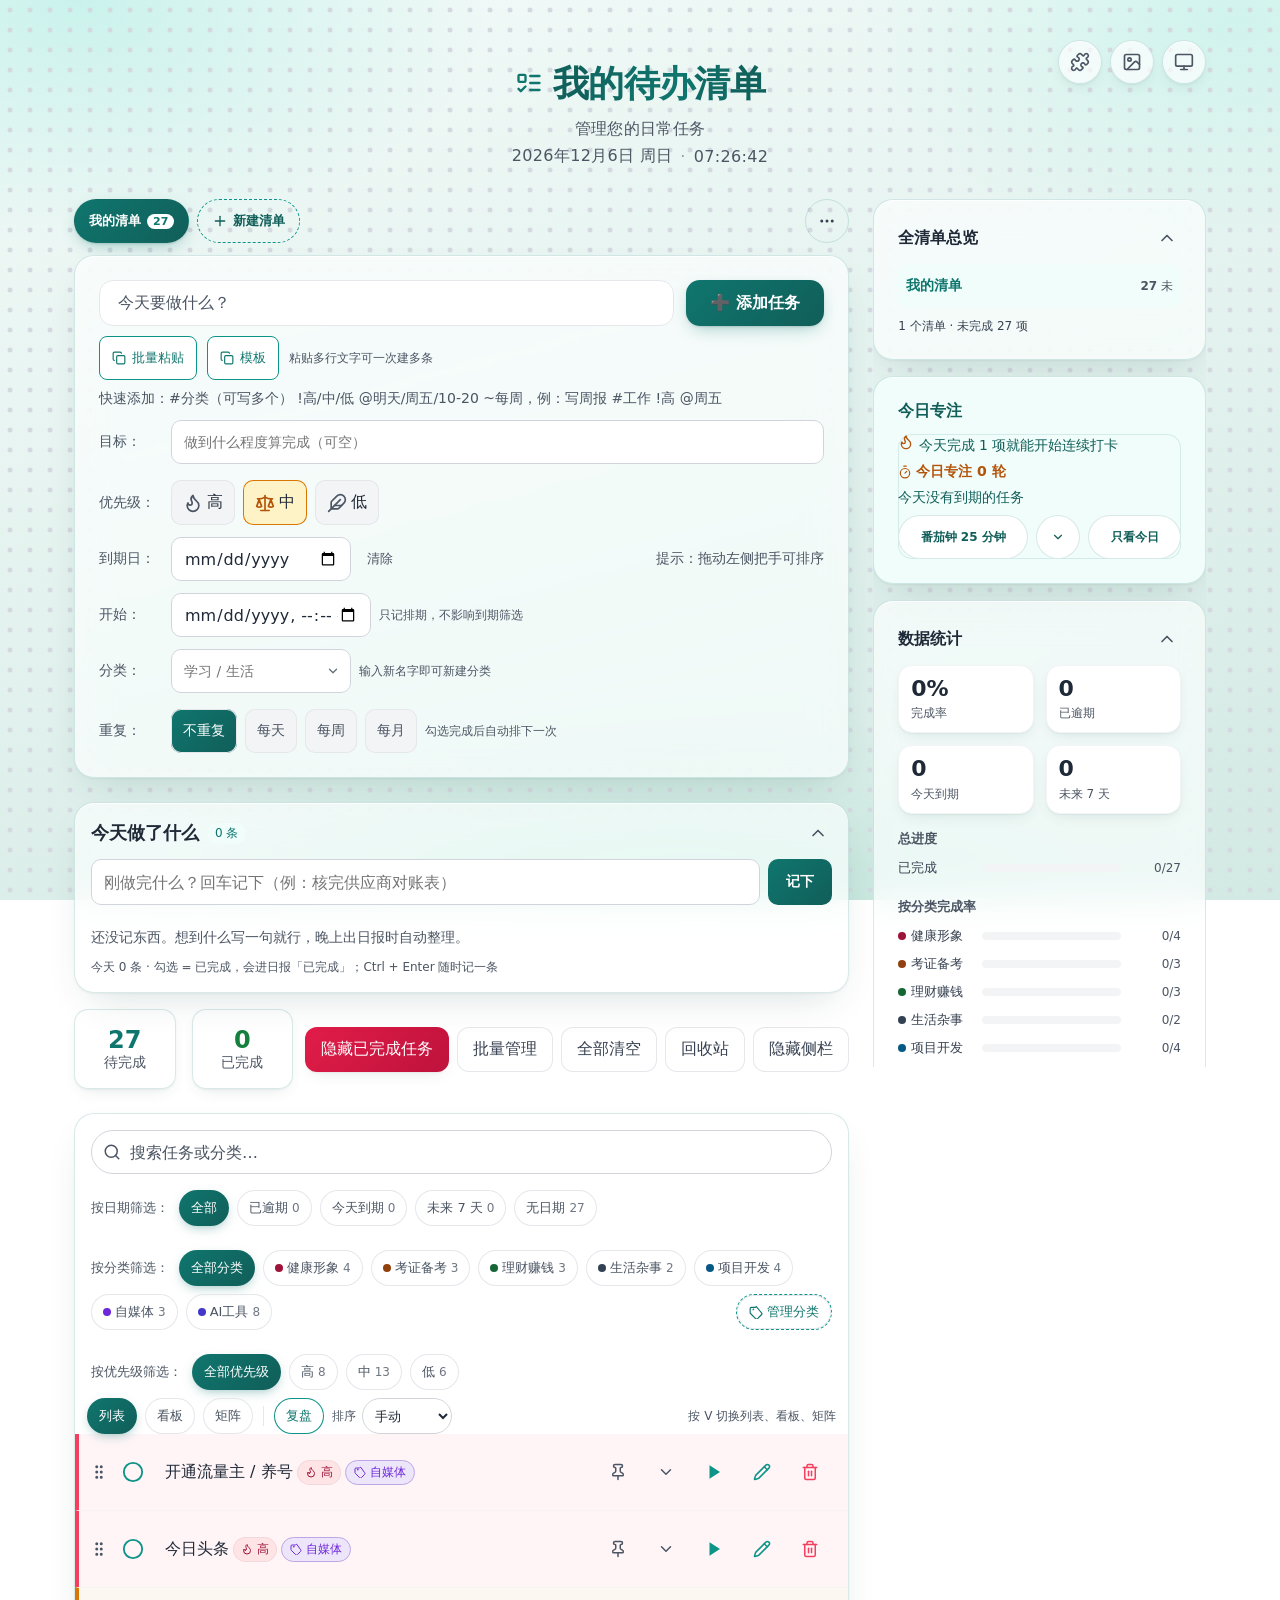
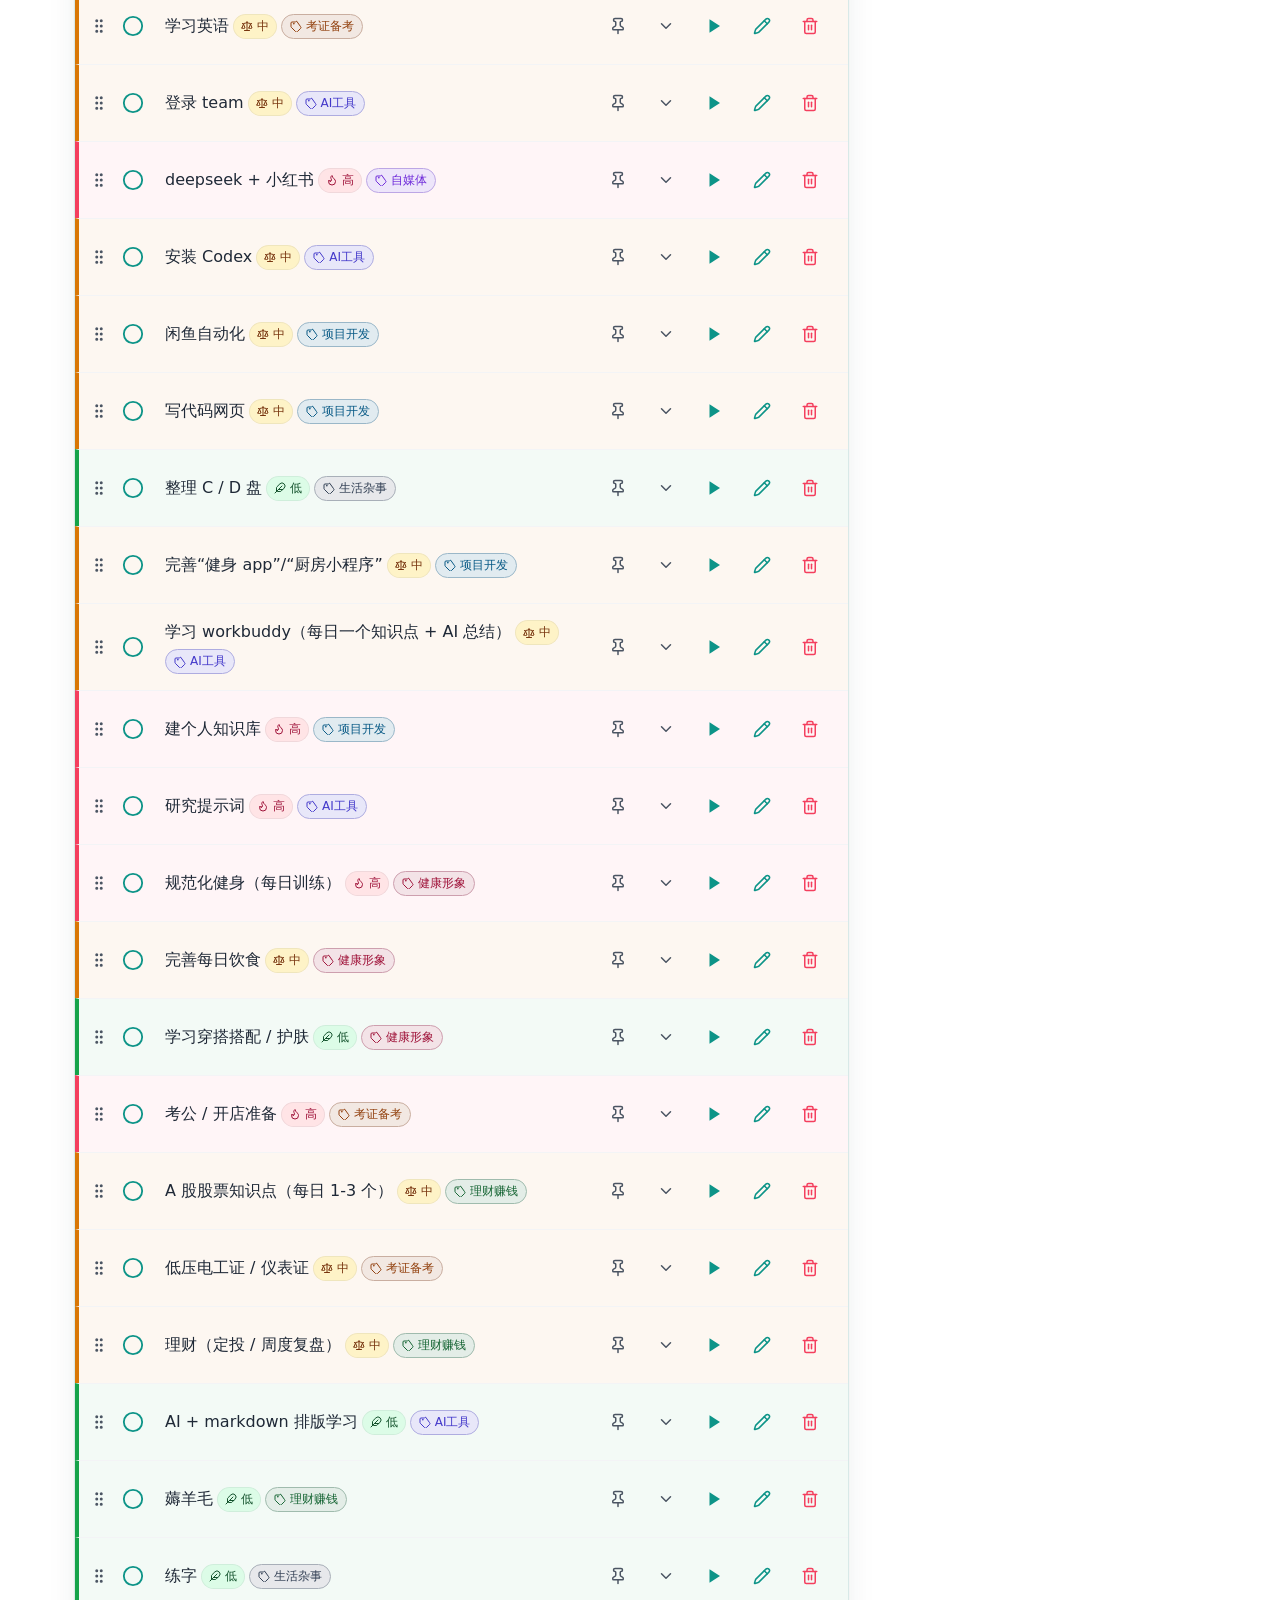
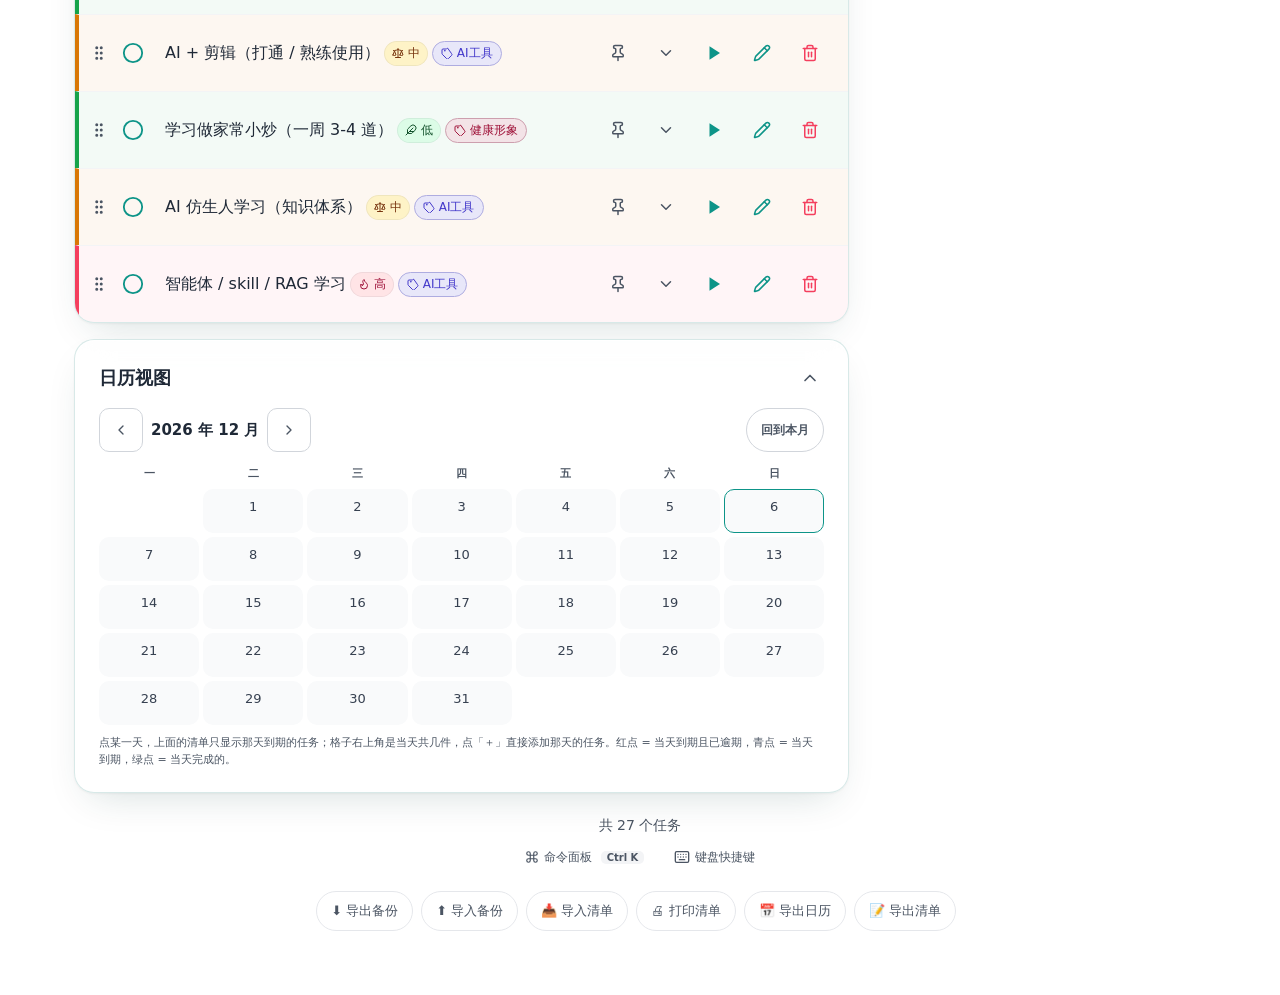
==== commit 21960d9f: "v37：新增全清单总览、清单导入、数据体检三个插件模块（共 18 个）" ====
--- a/index.html
+++ b/index.html
@@ -2147,6 +2147,10 @@
   html[data-off~="deps"] .tg.dep,
   html[data-off~="estimate"] .est-row,
   html[data-off~="estimate"] .tg.es,
+  html[data-off~="overview"] #ov-card,
+  html[data-off~="lists"] #ov-card,
+  html[data-off~="health"] #hl-card,
+  html[data-off~="import"] #imp-wrap,
   html[data-off~="command"][data-off~="explore"] .foot-links,
   html[data-off~="explore"][data-off~="review"] #view-bar { display: none !important; }
 
@@ -3210,6 +3214,121 @@
   }
 
   .exp-scope { margin-top: 6px; }
+
+  /* ---------- 全清单总览：每个清单一行，点一下切过去 ---------- */
+  .ov-list { display: flex; flex-direction: column; gap: 2px; }
+
+  .ov-row {
+    display: flex;
+    align-items: center;
+    gap: 8px;
+    width: 100%;
+    min-height: 44px;
+    padding: 6px 8px;
+    border-radius: 10px;
+    text-align: left;
+    transition: background .18s;
+  }
+
+  .ov-row:hover { background: var(--gray-100); }
+  .ov-row.on { background: var(--teal-50); }
+  .ov-row.on .ov-name { color: var(--teal-700); font-weight: 700; }
+
+  .ov-name {
+    flex: 1;
+    min-width: 0;
+    font-size: 14px;
+    color: var(--gray-800);
+    overflow: hidden;
+    text-overflow: ellipsis;
+    white-space: nowrap;
+  }
+
+  .ov-nums {
+    flex: none;
+    display: flex;
+    align-items: center;
+    gap: 6px;
+    font-size: 12px;
+    color: var(--gray-600);
+    font-variant-numeric: tabular-nums;
+  }
+
+  .ov-nums b { font-weight: 700; }
+  .ov-nums .ov-bad { color: var(--red-700); }
+  .ov-nums .ov-today { color: var(--teal-700); }
+  .ov-foot { margin-top: 10px; font-size: 12px; color: var(--gray-700); }
+  [data-theme="dark"] .ov-foot { color: var(--gray-800); }
+
+  /* ---------- 数据体检：占用 / 计数 / 上次备份 ---------- */
+  .hl-use b {
+    display: block;
+    font-size: 24px;
+    line-height: 1.2;
+    color: var(--gray-800);
+    font-variant-numeric: tabular-nums;
+  }
+
+  .hl-use span { font-size: 12px; color: var(--text-muted); }
+
+  .hl-bar {
+    height: 8px;
+    margin-top: 8px;
+    background: var(--gray-100);
+    border-radius: 999px;
+    overflow: hidden;
+  }
+
+  .hl-bar i { display: block; height: 100%; border-radius: 999px; background: linear-gradient(90deg, var(--teal-600), #14b8a6); transition: width .3s; }
+  .hl-bar i.warn { background: linear-gradient(90deg, var(--yellow-500), var(--yellow-600)); }
+  .hl-bar i.bad { background: linear-gradient(90deg, var(--red-500), var(--red-600)); }
+
+  .hl-grid { display: grid; grid-template-columns: repeat(2, 1fr); gap: 8px; margin-top: 14px; }
+
+  .hl-cell {
+    background: var(--surface);
+    border: 1px solid var(--gray-100);
+    border-radius: 12px;
+    padding: 8px 10px;
+  }
+
+  .hl-cell b { display: block; font-size: 18px; line-height: 1.25; color: var(--gray-800); font-variant-numeric: tabular-nums; }
+  .hl-cell span { font-size: 11px; color: var(--text-muted); }
+
+  .hl-back { margin-top: 12px; font-size: 12px; color: var(--gray-700); }
+  [data-theme="dark"] .hl-back { color: var(--gray-800); }
+  .hl-back.hl-warn { color: var(--red-700); }
+  .hl-back.hl-ok { color: var(--green-600); }
+
+  .hl-btn { flex: none; width: 100%; margin-top: 12px; }
+
+  /* ---------- 清单导入：粘贴或选文件 ---------- */
+  #imp-pop { width: min(300px, calc(100vw - 32px)); }
+
+  .imp-text {
+    width: 100%;
+    min-height: 92px;
+    max-height: 180px;
+    resize: vertical;
+    padding: 8px 10px;
+    font-family: inherit;
+    font-size: 13px;
+    line-height: 1.5;
+    color: var(--gray-800);
+    background: var(--surface);
+    border: 1px solid var(--gray-300);
+    border-radius: 10px;
+    outline: none;
+  }
+
+  .imp-text:focus { border-color: transparent; box-shadow: 0 0 0 2px var(--teal-600); }
+
+  .imp-tools { margin-top: 8px; }
+  .imp-preview { min-height: 18px; margin-top: 8px; font-size: 12px; color: var(--gray-700); }
+  [data-theme="dark"] .imp-preview { color: var(--gray-800); }
+  .imp-preview.bad { color: var(--red-700); }
+  #imp-pick { display: none; }
+  #imp-go { flex: none; width: 100%; margin-top: 10px; }
 
   /* ---------- 智能清单：把一套筛选存成一颗胶囊 ---------- */
   .smart-bar {
@@ -4321,7 +4440,7 @@
     /* 折叠 = 主栏吃掉整条网格，窄屏本来就是一栏，所以这道规则只存在于本档 */
     html[data-side="off"] .dash { grid-template-columns: minmax(0, 1fr); }
     html[data-side="off"] .side { display: none; }
-    /* 侧栏三张卡全被藏掉（复盘/提醒插件卸了、又没已完成任务）时不留空槽；手动的折叠状态不动 */
+    /* 侧栏几张卡全被藏掉（复盘/提醒/总览/体检插件卸了、又没已完成任务）时不留空槽；手动的折叠状态不动 */
     html[data-side-empty="1"] .dash { grid-template-columns: minmax(0, 1fr); }
     html[data-side-empty="1"] .side { display: none; }
     html[data-side-empty="1"] .side-toggle { display: none; }
@@ -4605,6 +4724,14 @@
 
     </main>
     <aside class="side">
+    <section id="ov-card" class="card hist-card reveal">
+      <div class="hist-head">
+        <h3>全清单总览</h3>
+        <button id="ov-toggle" class="chev" type="button" title="展开/收起"></button>
+      </div>
+      <div id="ov-body"></div>
+    </section>
+
     <section id="focus-card" class="card hist-card focus-card" hidden>
       <div class="hist-head">
         <h3>今日专注</h3>
@@ -4617,6 +4744,14 @@
         <button id="stats-toggle" class="chev" type="button" title="展开/收起"></button>
       </div>
       <div id="stats-body"></div>
+    </section>
+
+    <section id="hl-card" class="card hist-card reveal">
+      <div class="hist-head">
+        <h3>数据体检</h3>
+        <button id="hl-toggle" class="chev" type="button" title="展开/收起"></button>
+      </div>
+      <div id="hl-body"></div>
     </section>
 
     <section id="history" class="card hist-card reveal">
@@ -4645,6 +4780,21 @@
     <div class="backup-row">
       <button id="export-btn" class="bbtn" type="button">⬇ 导出备份</button>
       <button id="import-btn" class="bbtn" type="button">⬆ 导入备份</button>
+      <span id="imp-wrap" class="print-wrap">
+        <button id="imp-btn" class="bbtn" type="button" aria-expanded="false" aria-controls="imp-pop">📥 导入清单</button>
+        <div id="imp-pop" class="print-pop" hidden>
+          <div class="pt-t">导入到「<span id="imp-list-name">我的清单</span>」</div>
+          <textarea id="imp-text" class="imp-text" rows="5" spellcheck="false"
+                    placeholder="粘贴 CSV 表格，或 Markdown 清单：&#10;- [ ] 买菜 #生活 !高 @明天&#10;- [x] 交水电费"></textarea>
+          <div class="pp-chips imp-tools">
+            <button id="imp-pick-btn" class="fbtn" type="button">选择文件</button>
+            <button id="imp-dup" class="fbtn on" type="button" aria-pressed="true">跳过同名</button>
+          </div>
+          <p id="imp-preview" class="imp-preview">还没识别到任务</p>
+          <button id="imp-go" class="pp-go" type="button">导入</button>
+          <input type="file" id="imp-pick" accept=".csv,.tsv,.md,.markdown,.txt,text/csv,text/markdown,text/plain">
+        </div>
+      </span>
       <span class="print-wrap">
         <button id="print-btn" class="bbtn" type="button" aria-expanded="false" aria-controls="print-pop">🖨 打印清单</button>
         <div id="print-pop" class="print-pop" hidden>
@@ -4969,6 +5119,8 @@
     folder: '<path d="M20 20a2 2 0 0 0 2-2V8a2 2 0 0 0-2-2h-7.9a2 2 0 0 1-1.69-.9L9.6 3.9A2 2 0 0 0 7.93 3H4a2 2 0 0 0-2 2v13a2 2 0 0 0 2 2Z"/>',
     paperclip: '<path d="m21.44 11.05-9.19 9.19a6 6 0 0 1-8.49-8.49l8.57-8.57A4 4 0 1 0 12.88 8.8l-8.56 8.57a2 2 0 0 1-2.83-2.83l8.57-8.57"/>',
     download: '<path d="M21 15v4a2 2 0 0 1-2 2H5a2 2 0 0 1-2-2v-4"/><polyline points="7 10 12 15 17 10"/><line x1="12" x2="12" y1="15" y2="3"/>',
+    upload: '<path d="M21 15v4a2 2 0 0 1-2 2H5a2 2 0 0 1-2-2v-4"/><polyline points="17 8 12 3 7 8"/><line x1="12" x2="12" y1="3" y2="15"/>',
+    shield: '<path d="M20 13c0 5-3.5 7.5-7.66 8.95a1 1 0 0 1-.67-.01C7.5 20.5 4 18 4 13V6a1 1 0 0 1 1-1c2 0 4.5-1.2 6.24-2.72a1.17 1.17 0 0 1 1.52 0C14.51 3.81 17 5 19 5a1 1 0 0 1 1 1z"/>',
     eye: '<path d="M2.062 12.348a1 1 0 0 1 0-.696 10.75 10.75 0 0 1 19.876 0 1 1 0 0 1 0 .696 10.75 10.75 0 0 1-19.876 0"/><circle cx="12" cy="12" r="3"/>',
     copy: '<rect width="14" height="14" x="8" y="8" rx="2" ry="2"/><path d="M4 16c-1.1 0-2-.9-2-2V4c0-1.1.9-2 2-2h10c1.1 0 2 .9 2 2"/>',
     move: '<path d="m17 2 4 4-4 4"/><path d="M3 6h18"/><path d="m7 22-4-4 4-4"/><path d="M21 18H3"/>',
@@ -4989,6 +5141,7 @@
   const PLUGINS = [
     { id: 'create', name: '任务建立', icon: 'plus', core: true, desc: '输入框、快速添加、批量粘贴，以及优先级 / 到期日 / 目标 / 开始时间 / 重复' },
     { id: 'lists', name: '清单管理', icon: 'folder', desc: '多清单切换、新建、重命名、排序与跨清单搬运' },
+    { id: 'overview', name: '全清单总览', icon: 'target', desc: '右侧列出每个清单的未完成 / 逾期 / 今日数量，点一下直接切过去' },
     { id: 'tags', name: '分类管理', icon: 'tag', desc: '分类胶囊、分类筛选、改名合并与按名字配色' },
     { id: 'explore', name: '查找与聚焦', icon: 'search', desc: '搜索、日期 / 分类 / 优先级筛选、排序、看板 / 矩阵、日历与快捷键' },
     { id: 'smart', name: '智能清单', icon: 'filter', desc: '把当前一套筛选存成一颗胶囊，下次一键回到同一个视图' },
@@ -5000,8 +5153,10 @@
     { id: 'command', name: '命令面板', icon: 'command', desc: 'Ctrl / ⌘ + K 搜命令、搜任务，全键盘操作' },
     { id: 'ics', name: '日历导出', icon: 'download', desc: '把带到期日的任务导出成 .ics，导进手机或电脑日历' },
     { id: 'export', name: '清单导出', icon: 'copy', desc: '把当前筛选导出成 Markdown 或 CSV，可复制也可下载' },
+    { id: 'import', name: '清单导入', icon: 'upload', desc: '粘贴或选文件导入 CSV / Markdown / 纯文本，可预览并跳过同名' },
     { id: 'dispose', name: '处置与回收', icon: 'checkCircle', core: true, desc: '勾选完成、编辑删除、批量整理、已完成历史、回收站与撤销' },
     { id: 'review', name: '复盘与保障', icon: 'book', desc: '今日流水、复盘、数据统计、导出导入、打印、主题与背景' },
+    { id: 'health', name: '数据体检', icon: 'shield', desc: '看本机数据占多大、上次备份多久前，提醒你及时导出备份' },
   ];
   const PLUGIN_IDS = PLUGINS.map(p => p.id);
   const CORE_PLUGINS = PLUGINS.filter(p => p.core).map(p => p.id);
@@ -5163,6 +5318,22 @@
   const expScopeAll = $('exp-scope-all');
   const expCopy = $('exp-copy');
   const expGo = $('exp-go');
+  const impWrap = $('imp-wrap');
+  const impBtn = $('imp-btn');
+  const impPop = $('imp-pop');
+  const impText = $('imp-text');
+  const impPickBtn = $('imp-pick-btn');
+  const impPick = $('imp-pick');
+  const impDup = $('imp-dup');
+  const impPreview = $('imp-preview');
+  const impGo = $('imp-go');
+  const impListName = $('imp-list-name');
+  const ovCard = $('ov-card');
+  const ovBody = $('ov-body');
+  const ovToggle = $('ov-toggle');
+  const hlCard = $('hl-card');
+  const hlBody = $('hl-body');
+  const hlToggle = $('hl-toggle');
   const cmdkBtn = $('cmdk-btn');
   const cmdk = $('cmdk');
   const cmdkIco = $('cmdk-ico');
@@ -5555,6 +5726,7 @@
     pomoTaskId = '';
     closeListMenu();
     closeViewer();
+    openImpPop(false);
     if (!tagModal.hidden) openTagModal(false);
     if (!keepUndo) closeUndo();
   }
@@ -6170,7 +6342,7 @@
   }
 
   function loadPrefs() {
-    const fallback = { hideCompleted: false, historyOpen: true, dateFilter: '', listFilter: 'all', tagFilter: 'all', statsOpen: true, theme: '', bg: 'mint', focusToday: false, calOpen: true, dayFilter: '', pomoMin: 25, prioFilter: '', printUndone: false, printToday: false, tagColors: {}, view: 'list', sideCollapsed: false, sort: 'manual', reviewPeriod: 'day', logOpen: true, mxClosed: [], pluginsOff: [], smart: [], icsUndone: true, icsAll: true, expFmt: 'md', expScope: 'filter' };
+    const fallback = { hideCompleted: false, historyOpen: true, dateFilter: '', listFilter: 'all', tagFilter: 'all', statsOpen: true, theme: '', bg: 'mint', focusToday: false, calOpen: true, dayFilter: '', pomoMin: 25, prioFilter: '', printUndone: false, printToday: false, tagColors: {}, view: 'list', sideCollapsed: false, sort: 'manual', reviewPeriod: 'day', logOpen: true, mxClosed: [], pluginsOff: [], smart: [], icsUndone: true, icsAll: true, expFmt: 'md', expScope: 'filter', ovOpen: true, hlOpen: true, impSkipDup: true, lastBackupAt: 0, lastBackupSig: '' };
     try {
       const p = { ...fallback, ...(JSON.parse(localStorage.getItem(PREF)) || {}) };
       // 番茄钟时长 / 优先级筛选是后加的偏好，旧数据或被改坏的值在这里归一
@@ -6182,6 +6354,12 @@
       p.icsAll = p.icsAll !== false;
       if (p.expFmt !== 'csv') p.expFmt = 'md';
       if (!['filter', 'open', 'all'].includes(p.expScope)) p.expScope = 'filter';
+      p.ovOpen = p.ovOpen !== false;
+      p.hlOpen = p.hlOpen !== false;
+      p.impSkipDup = p.impSkipDup !== false;
+      const lb = Number(p.lastBackupAt);
+      p.lastBackupAt = Number.isFinite(lb) && lb > 0 ? lb : 0;
+      if (typeof p.lastBackupSig !== 'string') p.lastBackupSig = '';
       // 智能清单：名字去重、字段逐项校验；日期筛选只认这五个字面量（FILTERS 还没初始化）
       p.smart = normSmart(p.smart);
       if (p.view !== 'board' && p.view !== 'matrix') p.view = 'list';
@@ -7721,6 +7899,7 @@
     if (!pluginOn('command')) closeCmdk();
     if (!pluginOn('ics')) openIcsPop(false);
     if (!pluginOn('export')) openExpPop(false);
+    if (!pluginOn('import')) openImpPop(false);
 
     let switched = false;
     if (!pluginOn('lists') && lists.active !== DEFAULT_LIST) {
@@ -7817,6 +7996,8 @@
     renderCalendar();
     renderHistory(done);
     renderStats(done);
+    renderOverview();
+    renderHealth();
     renderBatchUI();
 
     trashBtn.textContent = '回收站' + (trash.length ? '（' + trash.length + '）' : '');
@@ -11707,6 +11888,7 @@
     a.click();
     a.remove();
     setTimeout(() => URL.revokeObjectURL(a.href), 4000);
+    recordBackup();
     backupMsg('已导出 ' + total + ' 条任务（' + groups.length + ' 个清单）'
       + (files && Object.keys(files).length ? '，含 ' + Object.keys(files).length + ' 个附件' : '')
       + (skipped ? '，' + skipped + ' 个大附件没打包' : '')
@@ -13259,6 +13441,635 @@
   });
   syncExpOptions();
 
+  // ---------- 清单导入：CSV / TSV / Markdown / 纯文本 ----------
+  // 与「清单导出」配成一对：CSV 是无损往返，Markdown 适合从别的应用贴过来。
+  const IMP_MAX = 200;
+  const IMP_ALIAS = {
+    text: ['任务', 'task', 'title', 'name', 'subject', '内容', '事项'],
+    priority: ['优先级', 'priority', 'prio'],
+    due: ['到期', '到期日', 'due', 'duedate', 'date', '截止', '截止日期'],
+    tags: ['分类', '标签', 'tags', 'tag', 'category', 'categories'],
+    est: ['预估分钟', '预估', '预估时长', 'estimate', 'estimated'],
+    spent: ['实际分钟', '实际', '实际耗时', 'spent'],
+    status: ['状态', 'status', 'done', 'completed', '完成'],
+    goal: ['目标', 'goal', 'objective'],
+    note: ['备注', 'note', 'notes', 'description', '说明', '详情'],
+  };
+  const IMP_KIND_LABEL = { csv: 'CSV', tsv: 'TSV', md: 'Markdown', text: '纯文本' };
+
+  function impPad(n) {
+    return String(n).padStart(2, '0');
+  }
+
+  // 按分隔符拆表格：引号里的逗号 / 换行、两个连续引号代表一个引号
+  function impRows(text, sep) {
+    const rows = [];
+    let row = [];
+    let cell = '';
+    let quoted = false;
+    for (let i = 0; i < text.length; i++) {
+      const ch = text[i];
+      if (quoted) {
+        if (ch === '"') {
+          if (text[i + 1] === '"') { cell += '"'; i++; }
+          else quoted = false;
+        } else {
+          cell += ch;
+        }
+      } else if (ch === '"') {
+        quoted = true;
+      } else if (ch === sep) {
+        row.push(cell);
+        cell = '';
+      } else if (ch === '\n' || ch === '\r') {
+        if (ch === '\r' && text[i + 1] === '\n') i++;
+        row.push(cell);
+        cell = '';
+        if (row.some(x => x.trim() !== '')) rows.push(row);
+        row = [];
+      } else {
+        cell += ch;
+      }
+    }
+    row.push(cell);
+    if (row.some(x => x.trim() !== '')) rows.push(row);
+    return rows;
+  }
+
+  function impPriority(v) {
+    const s = String(v || '').trim().toLowerCase();
+    if (/高|high|urgent|^h$|^1$|^p1$/.test(s)) return 'high';
+    if (/低|low|^l$|^3$|^p3$/.test(s)) return 'low';
+    return 'mid';
+  }
+
+  function impDone(v) {
+    const s = String(v || '').trim().toLowerCase();
+    return ['已完成', '完成', 'done', 'completed', 'complete', 'true', '1', 'yes', 'x', '✓'].includes(s);
+  }
+
+  // 只认能原样走回来的日期；2026/2/30 这种脏日期直接丢掉
+  function impDay(v) {
+    const s = String(v || '').trim();
+    if (!s) return '';
+    if (isDay(s)) return s;
+    let m = /^(\d{4})[/.](\d{1,2})[/.](\d{1,2})$/.exec(s);
+    if (m) {
+      const k = m[1] + '-' + impPad(m[2]) + '-' + impPad(m[3]);
+      return isDay(k) ? k : '';
+    }
+    m = /^(\d{1,2})[/.](\d{1,2})[/.](\d{4})$/.exec(s);
+    if (m) {
+      const k = m[3] + '-' + impPad(m[1]) + '-' + impPad(m[2]);
+      return isDay(k) ? k : '';
+    }
+    return '';
+  }
+
+  function impTags(v) {
+    return normTags(String(v || '').split(/\s*[/、,，;；|]\s*/).filter(Boolean));
+  }
+
+  // 有「任务」列才当表格处理，否则返回 null 让上层退回 Markdown / 纯文本
+  function impFromRows(rows) {
+    if (!rows.length) return null;
+    const head = rows[0].map(h => String(h || '').trim().toLowerCase().replace(/\s+/g, ''));
+    const idx = {};
+    for (const [field, names] of Object.entries(IMP_ALIAS)) {
+      for (const name of names) {
+        const i = head.indexOf(name);
+        if (i >= 0) { idx[field] = i; break; }
+      }
+    }
+    if (idx.text === undefined) return null;
+    const out = [];
+    for (const r of rows.slice(1)) {
+      const cell = f => (idx[f] === undefined ? '' : String(r[idx[f]] == null ? '' : r[idx[f]]).trim());
+      const text = cell('text');
+      if (!text) continue;
+      out.push({
+        text: text.slice(0, 200),
+        priority: impPriority(cell('priority')),
+        due: impDay(cell('due')),
+        tags: impTags(cell('tags')),
+        repeat: '',
+        done: impDone(cell('status')),
+        goal: normGoal(cell('goal')),
+        note: cell('note').slice(0, 500),
+        est: clampEst(Number(cell('est')) || 0),
+        spent: clampSpent((Number(cell('spent')) || 0) * 60000),
+      });
+    }
+    return out;
+  }
+
+  // 本应用导出的 Markdown 会在任务后面带一段「 · 到期 … · 高 · 分类」，重新导入时剪掉
+  const IMP_META_TAIL = /\s·\s(?=(?:到期\s|高(?:\s·|$)|中(?:\s·|$)|低(?:\s·|$)|预估\s|已用\s|子任务\s|前置\s|重复(?:每天|每周|每月)))/;
+
+  // 把「30 分 / 1 时 30 分 / 1 小时 30 分钟」换算成分钟
+  function impMinutes(v) {
+    const s = String(v || '');
+    const h = /(\d+)\s*(?:小时|时)/.exec(s);
+    const m = /(\d+)\s*分/.exec(s);
+    if (!h && !m) return 0;
+    return (h ? Number(h[1]) * 60 : 0) + (m ? Number(m[1]) : 0);
+  }
+
+  // dueText() 写出去的是人话，按它自己的几种说法读回来
+  function impDueProse(v) {
+    const s = String(v || '').trim();
+    const base = parseDay(dayKey(Date.now()));
+    if (!base) return '';
+    if (s === '今天到期') return dayKey(base.getTime());
+    if (s === '明天到期') return dayKey(base.getTime() + 86400000);
+    let m = /^(\d+) 天后到期$/.exec(s);
+    if (m) return dayKey(base.getTime() + Number(m[1]) * 86400000);
+    m = /^逾期 (\d+) 天$/.exec(s);
+    if (m) return dayKey(base.getTime() - Number(m[1]) * 86400000);
+    m = /^(\d{1,2})\/(\d{1,2}) 到期$/.exec(s);
+    if (m) {
+      const y = base.getFullYear();
+      let k = y + '-' + impPad(m[1]) + '-' + impPad(m[2]);
+      if (isDay(k) && parseDay(k) < base) k = (y + 1) + '-' + impPad(m[1]) + '-' + impPad(m[2]);
+      return isDay(k) ? k : '';
+    }
+    return '';
+  }
+
+  function impMetaTail(tail, out) {
+    for (const seg of String(tail || '').split(' · ')) {
+      const s = seg.trim();
+      if (!s) continue;
+      if (s.startsWith('到期 ')) { if (!out.due) out.due = impDueProse(s.slice(3)); continue; }
+      if (QUICK_PRIO[s]) { if (!out.priority) out.priority = QUICK_PRIO[s]; continue; }
+      if (s.startsWith('预估 ')) { out.est = clampEst(impMinutes(s.slice(3))); continue; }
+      if (s.startsWith('已用 ')) { out.spent = clampSpent(impMinutes(s.slice(3)) * 60000); continue; }
+      if (/^(子任务|前置|重复)/.test(s)) continue;
+      for (const t of impTags(s)) {
+        if (!out.tags.includes(t) && out.tags.length < 4) out.tags.push(t);
+      }
+    }
+  }
+
+  function impSplitMeta(body) {
+    const cut = body.search(IMP_META_TAIL);
+    if (cut < 0) return { text: body.trim(), tail: '' };
+    return { text: body.slice(0, cut).trim(), tail: body.slice(cut + 3) };
+  }
+
+  function impFromMarkdown(text) {
+    const out = [];
+    let cur = null;
+    for (const line of text.split(/\r?\n/)) {
+      const m = /^\s*[-*+]\s+\[([ xX])\]\s+(.+?)\s*$/.exec(line);
+      if (m) {
+        const parts = impSplitMeta(m[2]);
+        const hit = parseQuickAdd(parts.text);
+        const body = (hit.text || parts.text).trim();
+        if (!body) continue;
+        cur = {
+          text: body.slice(0, 200),
+          priority: hit.priority || '',
+          due: hit.due || '',
+          tags: hit.tags.slice(),
+          repeat: hit.repeat || '',
+          done: m[1].toLowerCase() === 'x',
+          goal: '',
+          note: '',
+          est: 0,
+          spent: 0,
+        };
+        if (parts.tail) impMetaTail(parts.tail, cur);
+        cur.priority = cur.priority || 'mid';
+        out.push(cur);
+        continue;
+      }
+      const g = /^\s+[-*+]\s+(目标|备注)[：:]\s*(.+?)\s*$/.exec(line);
+      if (g && cur) {
+        if (g[1] === '目标') cur.goal = normGoal(g[2]);
+        else cur.note = g[2].slice(0, 500);
+      }
+    }
+    return out;
+  }
+
+  function impFromPlain(text) {
+    const out = [];
+    for (const raw of text.split(/\r?\n/)) {
+      let s = raw.trim();
+      if (!s) continue;
+      // 导出 Markdown 的标题、分隔线和说明行不是任务
+      if (/^#{1,6}\s/.test(s) || /^[-*_]{3,}$/.test(s)) continue;
+      if (/^导出时间[：:]/.test(s) || /^_?这个范围里没有任务/.test(s)) continue;
+      s = s.replace(/^[-*•·]\s*/, '').replace(/^\d+[.、)]\s*/, '').trim();
+      if (!s) continue;
+      const parts = impSplitMeta(s);
+      const hit = parseQuickAdd(parts.text);
+      const t = (hit.text || parts.text).trim().slice(0, 200);
+      if (!t) continue;
+      const item = {
+        text: t,
+        priority: hit.priority || '',
+        due: hit.due || '',
+        tags: hit.tags.slice(),
+        repeat: hit.repeat || '',
+        done: false,
+        goal: '',
+        note: '',
+        est: 0,
+        spent: 0,
+      };
+      if (parts.tail) impMetaTail(parts.tail, item);
+      item.priority = item.priority || 'mid';
+      out.push(item);
+      if (out.length >= IMP_MAX * 2) break;
+    }
+    return out;
+  }
+
+  function impParse() {
+    const raw = String(impText.value || '').replace(/^\uFEFF/, '');
+    if (!raw.trim()) return { items: [], kind: '', total: 0, capped: false, empty: true };
+
+    const firstLine = raw.split(/\r?\n/).find(l => l.trim()) || '';
+    let items = null;
+    let kind = '';
+    if (firstLine.includes('\t') || firstLine.includes(',')) {
+      const sep = firstLine.includes('\t') ? '\t' : ',';
+      const table = impFromRows(impRows(raw, sep));
+      if (table) { items = table; kind = sep === '\t' ? 'tsv' : 'csv'; }
+    }
+    if (!items) {
+      const md = impFromMarkdown(raw);
+      if (md.length) { items = md; kind = 'md'; }
+    }
+    if (!items) {
+      items = impFromPlain(raw);
+      kind = 'text';
+    }
+
+    // 同一批里同名只留第一条，避免复制两遍的内容建出两份
+    const seen = new Set();
+    const keep = [];
+    for (const x of items) {
+      const k = x.text.trim().toLowerCase();
+      if (!k || seen.has(k)) continue;
+      seen.add(k);
+      keep.push(x);
+    }
+    return { items: keep.slice(0, IMP_MAX), kind, total: keep.length, capped: keep.length > IMP_MAX, empty: false };
+  }
+
+  function impDupCount(items) {
+    const known = new Set(tasks.map(t => t.text.trim().toLowerCase()));
+    return items.filter(x => known.has(x.text.trim().toLowerCase())).length;
+  }
+
+  function renderImpPreview() {
+    if (!pluginOn('import')) return;
+    const res = impParse();
+    impPreview.classList.remove('bad');
+    if (res.empty) {
+      impPreview.textContent = '还没识别到任务';
+      return;
+    }
+    if (!res.items.length) {
+      impPreview.textContent = '没认出任务：CSV 要有「任务」列，Markdown 每行用 - [ ] 开头';
+      impPreview.classList.add('bad');
+      return;
+    }
+    const dup = impDupCount(res.items);
+    let s = '识别到 ' + res.total + ' 条（' + IMP_KIND_LABEL[res.kind] + '）';
+    if (res.capped) s += '，只导入前 ' + IMP_MAX + ' 条';
+    if (dup) s += ' · ' + dup + ' 条同名会跳过';
+    impPreview.textContent = s;
+  }
+
+  function placeImpPop() {
+    if (impPop.hidden) return;
+    impPop.style.left = '';
+    impPop.style.right = '';
+    const host = impPop.parentElement.getBoundingClientRect();
+    const w = impPop.offsetWidth;
+    const pad = 8;
+    const left = Math.min(Math.max(host.right - w, pad), window.innerWidth - w - pad);
+    impPop.style.left = (left - host.left) + 'px';
+    impPop.style.right = 'auto';
+  }
+
+  function openImpPop(open) {
+    impPop.hidden = !open;
+    impBtn.setAttribute('aria-expanded', String(open));
+    if (!open) return;
+    openExpPop(false);
+    openIcsPop(false);
+    impListName.textContent = currentList().name;
+    impDup.classList.toggle('on', prefs.impSkipDup);
+    impDup.setAttribute('aria-pressed', String(prefs.impSkipDup));
+    renderImpPreview();
+    placeImpPop();
+    impText.focus();
+  }
+
+  function doImport() {
+    const res = impParse();
+    if (!res.items.length) {
+      backupMsg(res.empty ? '先粘贴要导入的内容' : '没认出任务，检查一下格式', true);
+      return;
+    }
+    const known = new Set(tasks.map(t => t.text.trim().toLowerCase()));
+    const incoming = [];
+    let dup = 0;
+    for (const x of res.items) {
+      const k = x.text.trim().toLowerCase();
+      if (prefs.impSkipDup && known.has(k)) { dup++; continue; }
+      known.add(k);
+      incoming.push(x);
+    }
+    if (!incoming.length) {
+      backupMsg('这 ' + dup + ' 条都已经在这个清单里了', true);
+      return;
+    }
+
+    snapshot('已导入 ' + incoming.length + ' 条任务到「' + currentList().name + '」', tasks);
+    const now = Date.now();
+    for (const x of incoming) {
+      tasks.push({
+        id: uid(),
+        text: x.text,
+        priority: LEVELS[x.priority] ? x.priority : 'mid',
+        due: x.due || '',
+        tags: normTags(x.tags),
+        repeat: x.repeat === 'daily' || x.repeat === 'weekly' || x.repeat === 'monthly' ? x.repeat : '',
+        note: (x.note || '').slice(0, 500),
+        goal: normGoal(x.goal),
+        startAt: 0,
+        subs: [],
+        pin: false,
+        done: !!x.done,
+        completedAt: x.done ? now : null,
+        createdAt: now,
+        est: clampEst(x.est),
+        spent: clampSpent(x.spent),
+        deps: [],
+      });
+    }
+    save();
+    render();
+    openImpPop(false);
+    backupMsg('已导入 ' + incoming.length + ' 条到「' + currentList().name + '」'
+      + (dup ? '，跳过 ' + dup + ' 条同名' : '')
+      + (res.capped ? '，超出上限只取了前 ' + IMP_MAX + ' 条' : ''));
+  }
+
+  window.addEventListener('resize', placeImpPop);
+
+  impBtn.addEventListener('click', () => openImpPop(impPop.hidden));
+  impText.addEventListener('input', renderImpPreview);
+  impDup.addEventListener('click', () => {
+    prefs.impSkipDup = !prefs.impSkipDup;
+    save();
+    impDup.classList.toggle('on', prefs.impSkipDup);
+    impDup.setAttribute('aria-pressed', String(prefs.impSkipDup));
+    renderImpPreview();
+  });
+  impPickBtn.addEventListener('click', () => impPick.click());
+  impPick.addEventListener('change', () => {
+    const file = impPick.files && impPick.files[0];
+    impPick.value = '';
+    if (!file) return;
+    if (file.size > 512 * 1024) {
+      backupMsg('文件超过 512 KB，先截取要导入的部分', true);
+      return;
+    }
+    const reader = new FileReader();
+    reader.onload = () => {
+      impText.value = String(reader.result || '');
+      renderImpPreview();
+      impText.focus();
+    };
+    reader.onerror = () => backupMsg('这个文件读不出来', true);
+    reader.readAsText(file, 'utf-8');
+  });
+  impGo.addEventListener('click', doImport);
+
+  document.addEventListener('click', (e) => {
+    if (!impPop.hidden && !impPop.contains(e.target) && !impBtn.contains(e.target)) openImpPop(false);
+  });
+  document.addEventListener('keydown', (e) => {
+    if (e.key === 'Escape' && !impPop.hidden) openImpPop(false);
+  });
+
+  // ---------- 全清单总览：每个清单一行 ----------
+  function renderOverview() {
+    if (!pluginOn('overview') || !pluginOn('lists')) {
+      ovCard.hidden = true;
+      return;
+    }
+    ovCard.hidden = false;
+    ovBody.hidden = !prefs.ovOpen;
+    ovToggle.innerHTML = icon(prefs.ovOpen ? 'chevronUp' : 'chevronDown', 20);
+
+    ovBody.textContent = '';
+    const wrap = document.createElement('div');
+    wrap.className = 'ov-list';
+    let all = 0;
+    let allBad = 0;
+    let allToday = 0;
+
+    for (const l of lists.items) {
+      const own = l.id === lists.active ? tasks : loadList(l.id);
+      const open = own.filter(t => !t.done);
+      const bad = open.filter(t => { const d = dueInDays(t); return d !== null && d < 0; });
+      const today = open.filter(t => dueInDays(t) === 0);
+      all += open.length;
+      allBad += bad.length;
+      allToday += today.length;
+
+      const row = document.createElement('button');
+      row.type = 'button';
+      row.className = 'ov-row' + (l.id === lists.active ? ' on' : '');
+      if (l.id === lists.active) row.setAttribute('aria-current', 'true');
+
+      const name = document.createElement('span');
+      name.className = 'ov-name';
+      name.textContent = l.name;
+      name.title = l.name;
+
+      const nums = document.createElement('span');
+      nums.className = 'ov-nums';
+      const mk = (n, label, cls) => {
+        const s = document.createElement('span');
+        if (cls) s.className = cls;
+        const b = document.createElement('b');
+        b.textContent = String(n);
+        s.append(b, document.createTextNode(' ' + label));
+        return s;
+      };
+      nums.append(mk(open.length, '未'));
+      if (bad.length) nums.append(mk(bad.length, '逾', 'ov-bad'));
+      if (today.length) nums.append(mk(today.length, '今', 'ov-today'));
+
+      row.append(name, nums);
+      row.title = l.name + '：未完成 ' + open.length + ' 项'
+        + (bad.length ? '，已逾期 ' + bad.length + ' 项' : '')
+        + (today.length ? '，今天到期 ' + today.length + ' 项' : '');
+      row.addEventListener('click', () => { if (l.id !== lists.active) switchList(l.id); });
+      wrap.append(row);
+    }
+    ovBody.append(wrap);
+
+    const foot = document.createElement('p');
+    foot.className = 'ov-foot';
+    foot.textContent = lists.items.length + ' 个清单 · 未完成 ' + all + ' 项'
+      + (allBad ? ' · 逾期 ' + allBad + ' 项' : '')
+      + (allToday ? ' · 今天 ' + allToday + ' 项' : '');
+    ovBody.append(foot);
+  }
+
+  // ---------- 数据体检：占用 / 计数 / 上次备份 ----------
+  function healthChars() {
+    let chars = 0;
+    try {
+      for (let i = 0; i < localStorage.length; i++) {
+        const k = localStorage.key(i);
+        if (!k || k.indexOf('todo') !== 0) continue;
+        chars += k.length + (localStorage.getItem(k) || '').length;
+      }
+    } catch {
+      /* 读不出来就按 0 算，面板照样能用 */
+    }
+    return chars;
+  }
+
+  // 只给「有没有改动」用，不追求密码学强度：32 位 FNV + 长度，够挡住误报
+  function dataSig() {
+    const parts = [];
+    for (const l of lists.items) {
+      const arr = l.id === lists.active ? tasks : loadList(l.id);
+      parts.push(l.id + '|' + l.name + '|' + JSON.stringify(arr));
+    }
+    parts.push('|' + JSON.stringify(trash) + '|' + JSON.stringify(templates)
+      + '|' + JSON.stringify(worklog) + '|' + JSON.stringify(timelog));
+    const s = parts.join('\n');
+    let h = 2166136261;
+    for (let i = 0; i < s.length; i++) {
+      h ^= s.charCodeAt(i);
+      h = Math.imul(h, 16777619);
+    }
+    return (h >>> 0).toString(36) + '.' + s.length.toString(36);
+  }
+
+  function recordBackup() {
+    prefs.lastBackupAt = Date.now();
+    prefs.lastBackupSig = dataSig();
+    save();
+    if (pluginOn('health')) renderHealth();
+  }
+
+  // 跟附件那个 fmtSize 分开：这里算的是存储字符数，按 UTF-16 两位元折算
+  function fmtCharSize(chars) {
+    const kb = chars * 2 / 1024;
+    if (kb < 1) return '0 KB';
+    if (kb < 1024) return Math.round(kb) + ' KB';
+    return (Math.round(kb / 102.4) / 10) + ' MB';
+  }
+
+  function renderHealth() {
+    if (!pluginOn('health')) {
+      hlCard.hidden = true;
+      return;
+    }
+    hlCard.hidden = false;
+    hlBody.hidden = !prefs.hlOpen;
+    hlToggle.innerHTML = icon(prefs.hlOpen ? 'chevronUp' : 'chevronDown', 20);
+    if (!prefs.hlOpen) return;
+
+    hlBody.textContent = '';
+    const chars = healthChars();
+    const pct = Math.min(100, Math.round((chars / (5 * 1024 * 1024)) * 1000) / 10);
+
+    const use = document.createElement('div');
+    use.className = 'hl-use';
+    const big = document.createElement('b');
+    big.textContent = fmtCharSize(chars);
+    const cap = document.createElement('span');
+    cap.textContent = '本机数据 · 约占浏览器上限的 ' + (chars && pct < 1 ? '<1' : pct) + '%（按 5 MB 估算）';
+    const bar = document.createElement('div');
+    bar.className = 'hl-bar';
+    const fill = document.createElement('i');
+    fill.style.width = (chars ? Math.max(2, pct) : 0) + '%';
+    if (pct >= 80) fill.className = 'bad';
+    else if (pct >= 50) fill.className = 'warn';
+    bar.append(fill);
+    use.append(big, cap, bar);
+    hlBody.append(use);
+
+    const doneN = tasks.filter(t => t.done).length;
+    const grid = document.createElement('div');
+    grid.className = 'hl-grid';
+    const cell = (label, value) => {
+      const c = document.createElement('div');
+      c.className = 'hl-cell';
+      const b = document.createElement('b');
+      b.textContent = value;
+      const s = document.createElement('span');
+      s.textContent = label;
+      c.append(b, s);
+      return c;
+    };
+    grid.append(
+      cell('当前清单任务', tasks.length + ' 条'),
+      cell('其中已完成', doneN + ' 条'),
+      cell('清单', lists.items.length + ' 个'),
+      cell('回收站', trash.length + ' 条'),
+    );
+    hlBody.append(grid);
+
+    const at = Number(prefs.lastBackupAt) || 0;
+    const p = document.createElement('p');
+    p.className = 'hl-back';
+    if (!at) {
+      p.classList.add('hl-warn');
+      p.textContent = '还没在这台设备导出过备份' + (tasks.length ? '，建议现在就导一次' : '');
+    } else {
+      const days = Math.floor((Date.now() - at) / 86400000);
+      const dt = new Date(at);
+      const when = days <= 0 ? '今天' : days === 1 ? '昨天' : days + ' 天前';
+      p.textContent = '上次备份：' + when + '（' + (dt.getMonth() + 1) + '月' + dt.getDate() + '日 '
+        + impPad(dt.getHours()) + ':' + impPad(dt.getMinutes()) + '）';
+      if (prefs.lastBackupSig !== dataSig()) {
+        p.classList.add('hl-warn');
+        p.textContent += ' · 之后有改动';
+      } else if (days >= 30) {
+        p.classList.add('hl-warn');
+        p.textContent += ' · 已超过 30 天，建议再导一次';
+      } else {
+        p.classList.add('hl-ok');
+        p.textContent += ' · 已是最新';
+      }
+    }
+    hlBody.append(p);
+
+    const btn = document.createElement('button');
+    btn.type = 'button';
+    btn.className = 'pp-go hl-btn';
+    btn.textContent = '⬇ 立即导出备份';
+    btn.addEventListener('click', () => exportBackup());
+    hlBody.append(btn);
+  }
+
+  ovToggle.addEventListener('click', () => {
+    prefs.ovOpen = !prefs.ovOpen;
+    save();
+    renderOverview();
+  });
+  hlToggle.addEventListener('click', () => {
+    prefs.hlOpen = !prefs.hlOpen;
+    save();
+    renderHealth();
+  });
+
   // ---------- 命令面板：Ctrl / ⌘ + K ----------
   // 两块内容：所有能点的命令，加上跨清单的任务搜索。只管「去哪个界面」，
   // 不直接删数据，所以不需要撤销条。
@@ -13636,7 +14447,8 @@
   function syncSide() {
     const off = !!prefs.sideCollapsed;
     document.documentElement.dataset.side = off ? 'off' : 'on';
-    const empty = focusCard.hidden && statsCard.hidden && history.hidden;
+    const empty = focusCard.hidden && statsCard.hidden && history.hidden
+      && ovCard.hidden && hlCard.hidden;
     document.documentElement.dataset.sideEmpty = empty ? '1' : '';
     sideToggle.textContent = off ? '显示侧栏' : '隐藏侧栏';
     sideToggle.setAttribute('aria-pressed', String(off));
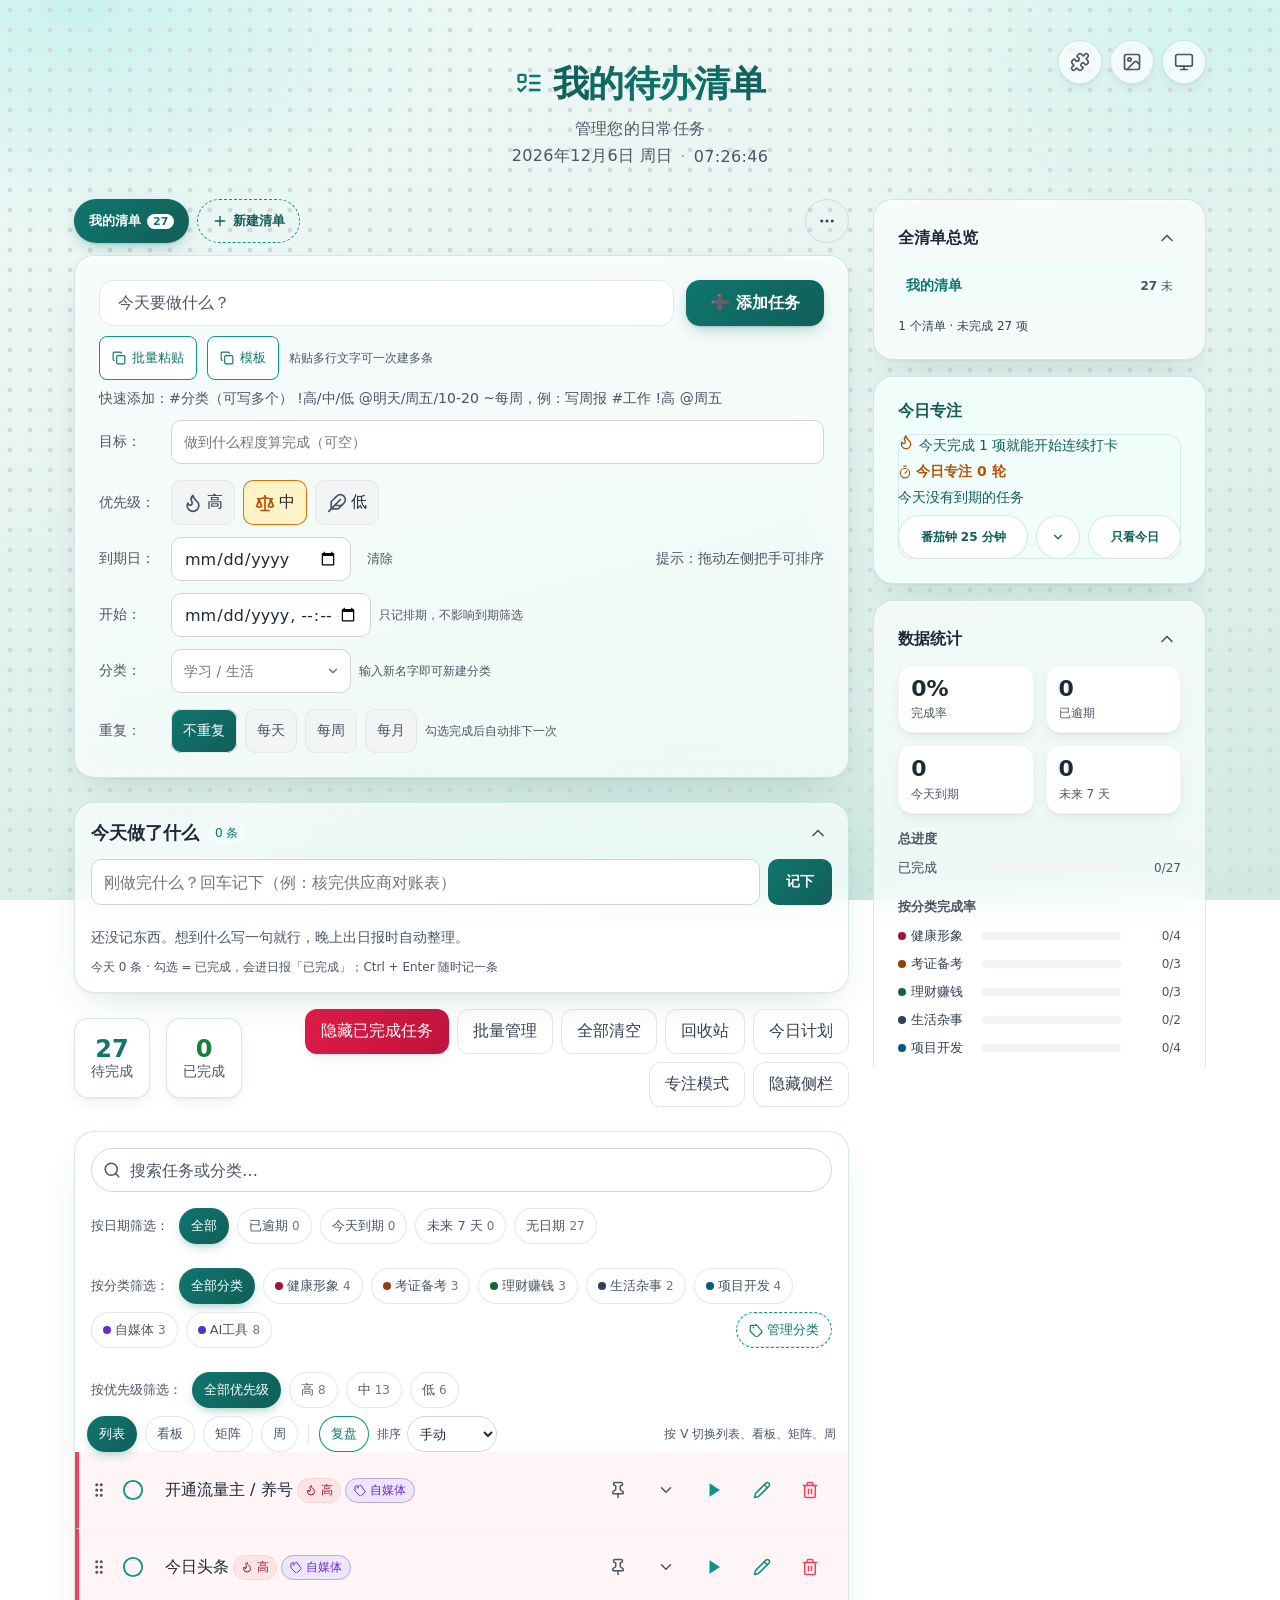
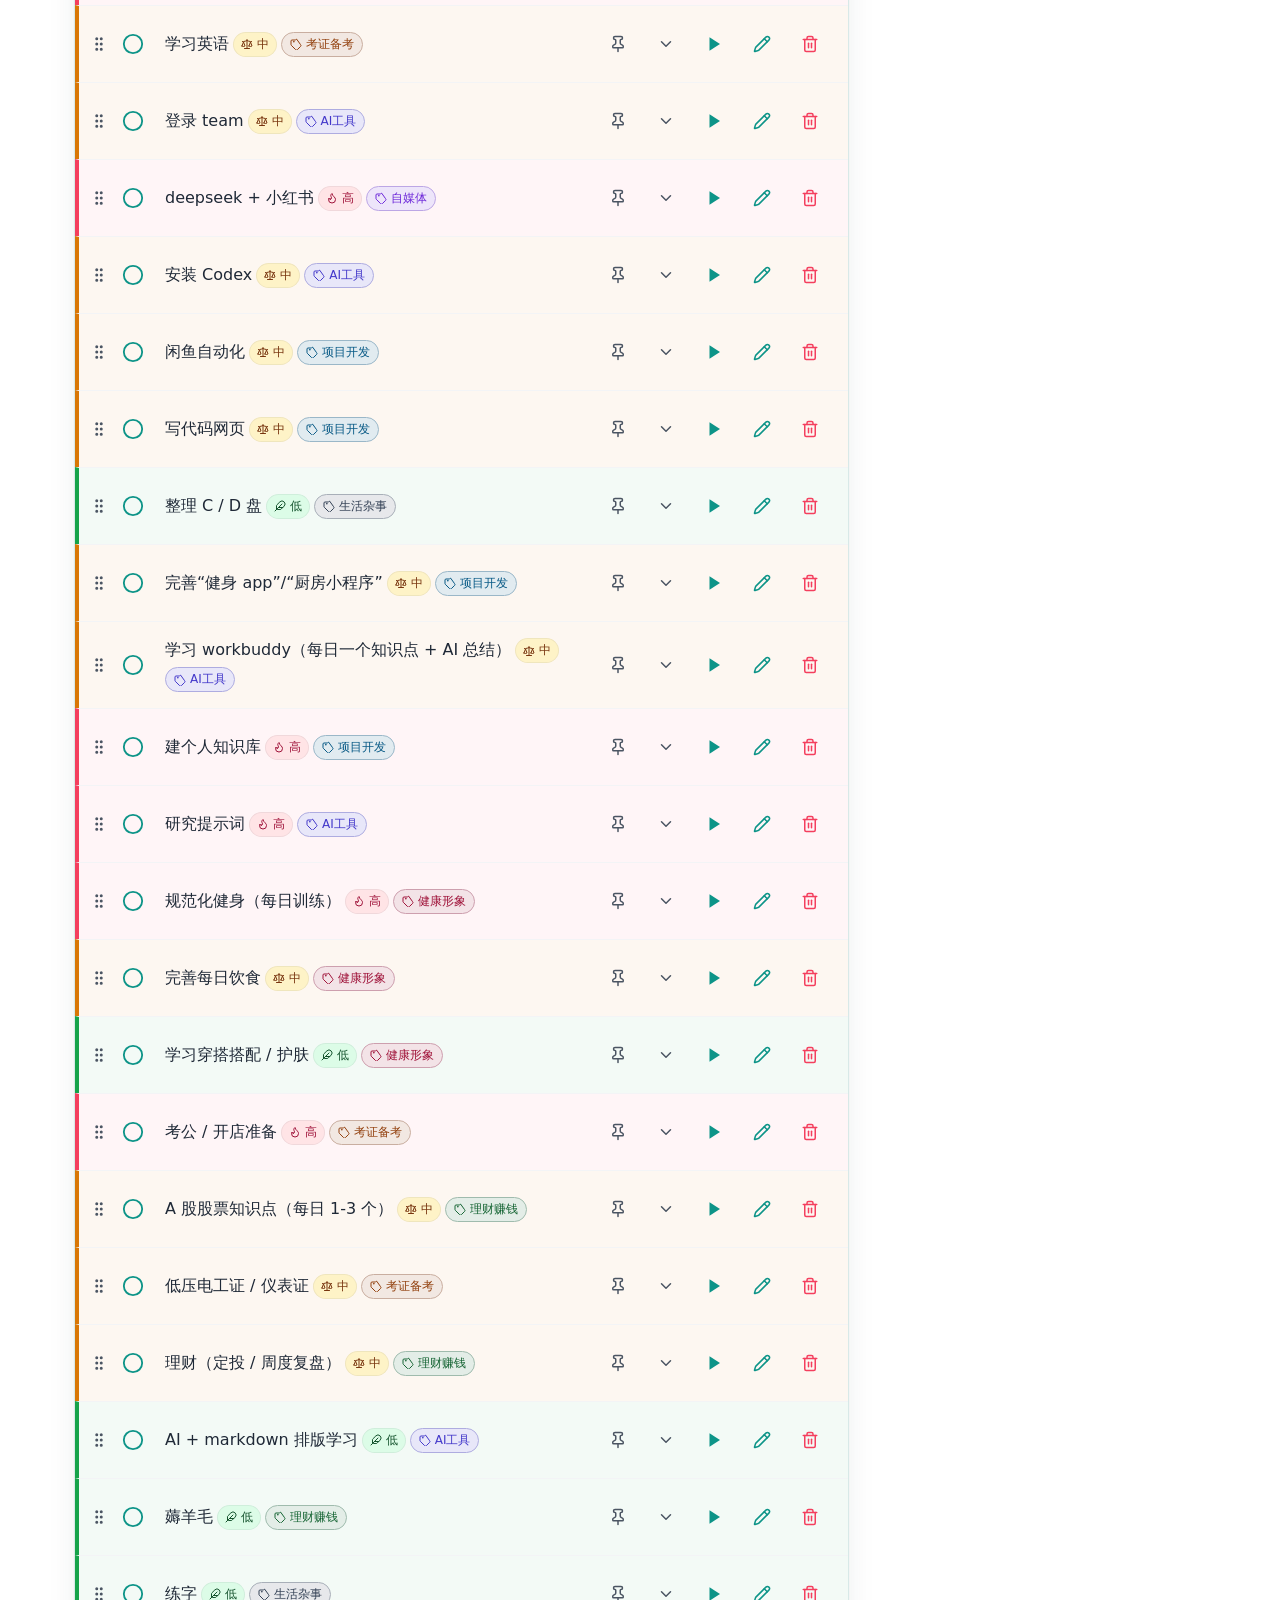
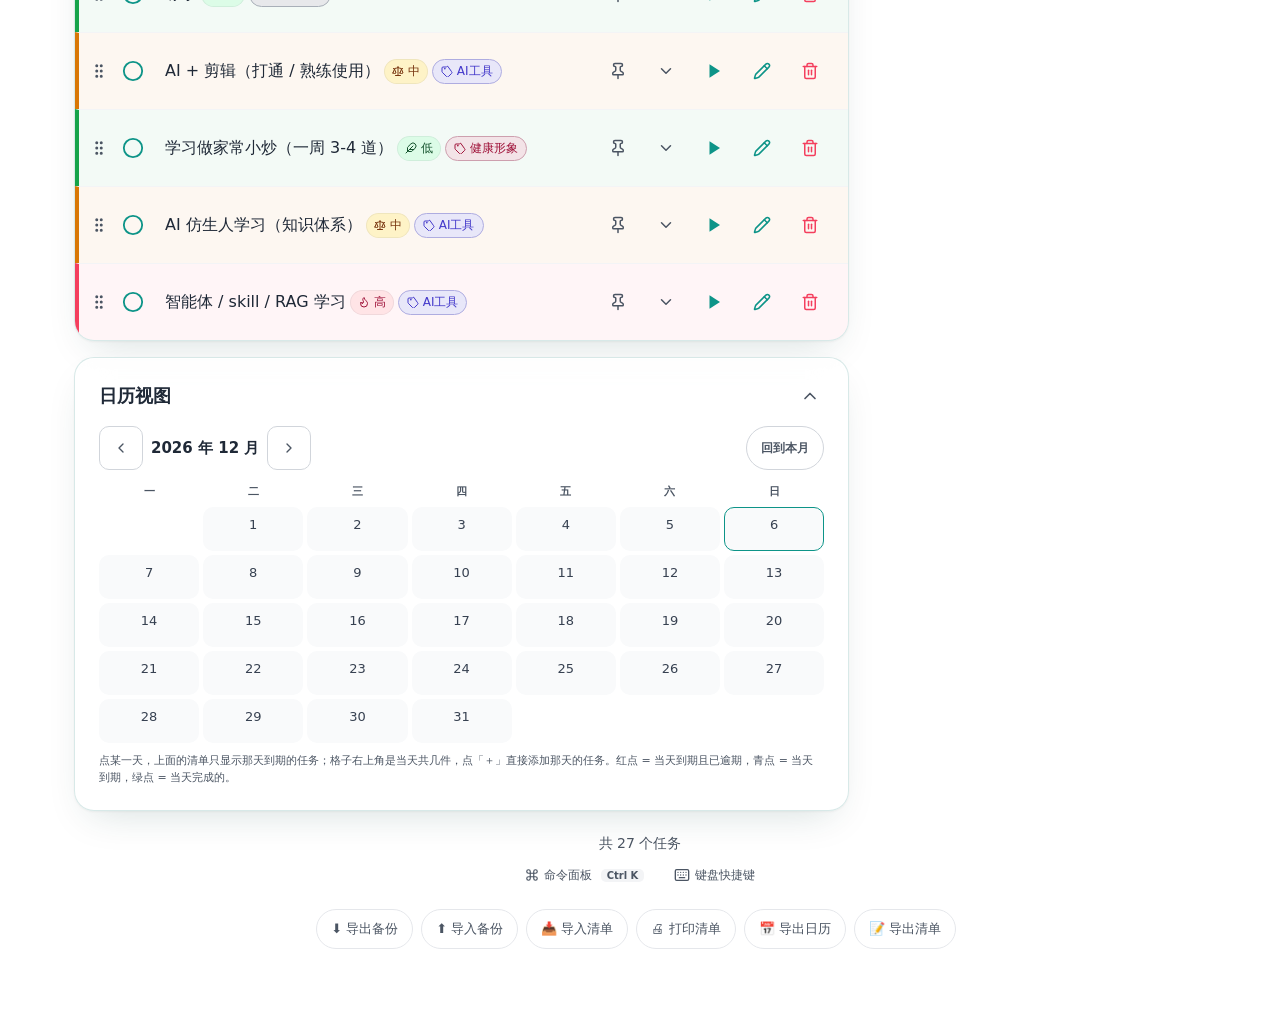
==== commit 4f8c2f6a: "v38：新增周视图、专注模式与今日计划三个插件模块（共 21 个）" ====
--- a/index.html
+++ b/index.html
@@ -20,6 +20,7 @@
     --teal-600: #0d9488;
     --teal-700: #0f766e;
     --teal-50: #f0fdfa;
+    --teal-100: #ccfbf1;
     --teal-800: #115e59;
     --green-800: #14532d;
     --green-600: #15803d;
@@ -114,6 +115,7 @@
     --teal-600: #2dd4bf;
     --teal-700: #5eead4;
     --teal-50: #12312e;
+    --teal-100: #1b4a45;
     --teal-800: #99f6e4;
     --green-800: #bbf7d0;
     --green-600: #4ade80;
@@ -2102,6 +2104,8 @@
   html[data-off~="explore"] #view-list,
   html[data-off~="explore"] #view-board,
   html[data-off~="explore"] #view-matrix,
+  html[data-off~="explore"] #view-week,
+  html[data-off~="explore"] #week,
   html[data-off~="explore"] #sort-wrap,
   html[data-off~="explore"] #view-hint,
   html[data-off~="explore"] .vb-sep,
@@ -2151,6 +2155,11 @@
   html[data-off~="lists"] #ov-card,
   html[data-off~="health"] #hl-card,
   html[data-off~="import"] #imp-wrap,
+  html[data-off~="week"] #view-week,
+  html[data-off~="week"] #week,
+  html[data-off~="plan"] #plan-wrap,
+  html[data-off~="plan"] #plan-bar,
+  html[data-off~="focus"] #focus-btn,
   html[data-off~="command"][data-off~="explore"] .foot-links,
   html[data-off~="explore"][data-off~="review"] #view-bar { display: none !important; }
 
@@ -3202,6 +3211,7 @@
   .tg.dep { --tg: var(--yellow-800); }
   .tg.es { --tg: var(--teal-700); color: var(--teal-800); font-variant-numeric: tabular-nums; }
   .tg.es.over { --tg: var(--red-700); color: var(--red-800); }
+  .tg.over { --tg: var(--red-700); color: var(--red-800); }
 
   .tick.lk { color: var(--yellow-800); }
   .tick.lk:hover { color: var(--yellow-800); background: var(--yellow-50); }
@@ -4296,6 +4306,364 @@
     .mx-q { min-height: 150px; padding: 8px; }
     .mx-sub { display: none; }
     .mx-name { font-size: 12px; }
+  }
+
+  /* ---------- 周视图：一周七列，横向滑动 ---------- */
+  .week {
+    padding: 2px 12px 14px;
+    overflow-x: auto;
+    scrollbar-width: thin;
+  }
+
+  .week[hidden] { display: none; }
+  html[data-view="week"] #list { display: none; }
+
+  .wk-bar {
+    display: flex;
+    flex-wrap: wrap;
+    align-items: center;
+    gap: 8px;
+    margin-bottom: 8px;
+  }
+
+  .wk-title { font-size: 13px; font-weight: 700; color: var(--gray-800); font-variant-numeric: tabular-nums; }
+  .wk-sum { font-size: 12px; color: var(--text-muted); }
+  .wk-nav { display: inline-flex; gap: 4px; margin-left: auto; }
+
+  .wk-nav-btn {
+    display: inline-flex;
+    align-items: center;
+    justify-content: center;
+    gap: 4px;
+    min-height: 44px;
+    padding: 0 12px;
+    font-family: inherit;
+    font-size: 12.5px;
+    color: var(--gray-700);
+    background: var(--surface-glass);
+    border: 1px solid var(--gray-300);
+    border-radius: 999px;
+  }
+
+  .wk-nav-btn:hover { color: var(--gray-800); background: var(--surface); }
+
+  .wk-grid { display: flex; align-items: stretch; gap: 8px; }
+
+  .wk-col {
+    flex: 0 0 156px;
+    display: flex;
+    flex-direction: column;
+    gap: 6px;
+    min-height: 168px;
+    max-height: 58vh;
+    overflow: auto;
+    padding: 8px;
+    border: 1px solid var(--card-border);
+    border-radius: 14px;
+    background: var(--surface-glass);
+    scrollbar-width: thin;
+    overscroll-behavior: contain;
+  }
+
+  .wk-col.today { border-color: var(--teal-600); box-shadow: inset 0 0 0 1px var(--teal-600); }
+  .wk-col.weekend { background: var(--gray-50); }
+
+  .wk-day {
+    display: flex;
+    align-items: center;
+    gap: 6px;
+    width: 100%;
+    min-height: 44px;
+    padding: 0 4px;
+    font-family: inherit;
+    font-size: 12.5px;
+    font-weight: 600;
+    color: var(--gray-700);
+    text-align: left;
+    background: none;
+    border: none;
+    border-radius: 8px;
+  }
+
+  .wk-day:hover { background: var(--gray-100); }
+  .wk-col.today .wk-day { color: var(--teal-800); }
+  .wk-day-n { margin-left: auto; font-size: 11px; font-weight: 500; color: var(--text-muted); font-variant-numeric: tabular-nums; }
+  .wk-day small { font-size: 11px; font-weight: 500; color: var(--text-muted); font-variant-numeric: tabular-nums; }
+
+  .wk-card {
+    display: flex;
+    align-items: flex-start;
+    gap: 6px;
+    width: 100%;
+    min-height: 44px;
+    padding: 8px;
+    text-align: left;
+    border: 1px solid var(--card-border);
+    border-left-width: 3px;
+    border-radius: 10px;
+    background: var(--surface);
+    box-shadow: var(--shadow-sm);
+  }
+
+  .wk-card.p-high { border-left-color: var(--red-500); }
+  .wk-card.p-mid { border-left-color: var(--yellow-500); }
+  .wk-card.p-low { border-left-color: var(--green-500); }
+  .wk-card:hover { box-shadow: var(--shadow-sm-hover); }
+  .wk-card.done { opacity: .72; }
+  .wk-card.done .wk-txt { color: var(--text-muted); text-decoration: line-through; }
+
+  .wk-main { display: flex; flex-direction: column; gap: 2px; min-width: 0; flex: 1; }
+  .wk-txt { font-size: 12.5px; color: var(--gray-800); display: -webkit-box; -webkit-line-clamp: 3; -webkit-box-orient: vertical; overflow: hidden; }
+  .wk-meta { display: flex; flex-wrap: wrap; align-items: center; gap: 4px; font-size: 10.5px; color: var(--text-muted); }
+  .wk-empty { padding: 10px 2px; font-size: 12px; color: var(--text-muted); text-align: center; }
+  .wk-hint { margin: 8px 2px 0; font-size: 11.5px; color: var(--text-muted); }
+
+  @media (max-width: 480px) {
+    .week { padding: 2px 8px 12px; }
+    .wk-col { flex-basis: 140px; }
+  }
+
+  /* ---------- 今日计划：一条计划条 + 挑选弹层 ---------- */
+  .plan-wrap { position: relative; display: inline-flex; }
+
+  .plan-pop {
+    top: calc(100% + 10px);
+    bottom: auto;
+    width: min(300px, calc(100vw - 32px));
+    max-height: min(62vh, 520px);
+    overflow: auto;
+  }
+
+  .plan-preview { display: flex; flex-direction: column; gap: 4px; margin-top: 10px; max-height: 236px; overflow: auto; scrollbar-width: thin; }
+
+  .pl-pick {
+    display: flex;
+    align-items: flex-start;
+    gap: 8px;
+    width: 100%;
+    min-height: 44px;
+    padding: 6px 8px;
+    text-align: left;
+    color: var(--gray-800);
+    background: none;
+    border: 1px solid transparent;
+    border-radius: 8px;
+  }
+
+  .pl-pick:hover { background: var(--gray-50); border-color: var(--gray-200); }
+  .pl-pick .pl-ico { flex: none; display: inline-flex; color: var(--gray-400); padding-top: 2px; }
+  .pl-pick.on .pl-ico { color: var(--teal-700); }
+  .pl-pick .pl-main { display: flex; flex-direction: column; gap: 1px; min-width: 0; }
+  .pl-pick .pl-txt { font-size: 12.5px; overflow: hidden; text-overflow: ellipsis; white-space: nowrap; }
+  .pl-pick .pl-meta { font-size: 10.5px; color: var(--text-muted); }
+  .pl-pick .pl-min { margin-left: auto; flex: none; font-size: 11px; color: var(--text-muted); font-variant-numeric: tabular-nums; }
+  .plan-empty { padding: 14px 4px; font-size: 12px; color: var(--text-muted); text-align: center; }
+  .plan-sum { margin-top: 8px; font-size: 12px; font-weight: 600; color: var(--gray-700); font-variant-numeric: tabular-nums; }
+
+  .plan-bar {
+    display: flex;
+    flex-wrap: wrap;
+    align-items: center;
+    gap: 8px;
+    margin-bottom: 10px;
+    padding: 10px 12px;
+    border: 1px solid var(--teal-600);
+    border-radius: 14px;
+    background: var(--teal-50);
+  }
+
+  .plan-bar[hidden] { display: none; }
+
+  .pln-head { display: flex; align-items: center; gap: 8px; flex-wrap: wrap; }
+  .pln-title { font-size: 13px; font-weight: 700; color: var(--teal-800); }
+  .pln-sub { font-size: 11.5px; color: var(--teal-800); font-variant-numeric: tabular-nums; }
+
+  .pln-track {
+    width: 88px;
+    height: 6px;
+    overflow: hidden;
+    border-radius: 999px;
+    background: var(--teal-100);
+  }
+
+  .pln-track i { display: block; height: 100%; border-radius: inherit; background: var(--teal-600); }
+  .pln-clear {
+    margin-left: auto;
+    min-height: 44px;
+    padding: 0 12px;
+    font-family: inherit;
+    font-size: 12px;
+    color: var(--teal-800);
+    background: none;
+    border: 1px solid var(--teal-600);
+    border-radius: 999px;
+  }
+
+  .pln-clear:hover { background: var(--teal-100); }
+  .pln-chips { display: flex; flex-wrap: wrap; gap: 6px; width: 100%; }
+
+  .pln-chip {
+    display: inline-flex;
+    align-items: stretch;
+    overflow: hidden;
+    border: 1px solid var(--teal-600);
+    border-radius: 999px;
+    background: var(--surface);
+  }
+
+  .pln-chip.done { border-color: var(--gray-300); background: var(--gray-50); }
+  .pln-go {
+    display: inline-flex;
+    align-items: center;
+    gap: 5px;
+    max-width: 210px;
+    min-height: 44px;
+    padding: 0 4px 0 12px;
+    font-family: inherit;
+    font-size: 12.5px;
+    color: var(--teal-800);
+    background: none;
+    border: none;
+  }
+
+  .pln-go span { overflow: hidden; text-overflow: ellipsis; white-space: nowrap; }
+  .pln-chip.done .pln-go { color: var(--text-muted); text-decoration: line-through; }
+  .pln-go:hover { color: var(--teal-800); background: var(--teal-50); }
+  .pln-x {
+    display: inline-flex;
+    align-items: center;
+    justify-content: center;
+    width: 44px;
+    min-height: 44px;
+    color: var(--gray-500);
+    background: none;
+    border: none;
+    border-left: 1px solid var(--gray-200);
+  }
+
+  .pln-x:hover { color: var(--red-700); background: var(--red-50); }
+
+  /* ---------- 专注模式：全屏只看一件 ---------- */
+  html[data-focus="1"] body { overflow: hidden; }
+
+  .focus-backdrop {
+    align-items: center;
+    justify-content: center;
+    padding: 16px;
+  }
+
+  .focus-stage {
+    display: flex;
+    flex-direction: column;
+    gap: 14px;
+    width: min(560px, calc(100vw - 32px));
+    max-height: calc(100vh - 32px);
+    overflow: auto;
+    padding: 18px 20px 20px;
+    background: var(--surface);
+    border: 1px solid var(--card-border);
+    border-radius: 20px;
+    box-shadow: var(--shadow-dialog);
+    animation: dlg-in .18s var(--ease-enter);
+  }
+
+  .focus-top { display: flex; align-items: center; gap: 8px; }
+  .focus-pos { font-size: 12px; color: var(--text-muted); font-variant-numeric: tabular-nums; }
+
+  .focus-x {
+    margin-left: auto;
+    display: inline-flex;
+    align-items: center;
+    justify-content: center;
+    width: 44px;
+    height: 44px;
+    color: var(--gray-500);
+    background: none;
+    border: 1px solid var(--gray-300);
+    border-radius: 999px;
+  }
+
+  .focus-x:hover { color: var(--gray-800); background: var(--gray-100); }
+  .focus-title { margin: 0; font-size: 21px; line-height: 1.4; color: var(--gray-800); overflow-wrap: anywhere; }
+  .focus-goal { margin: 0; font-size: 13px; line-height: 1.6; color: var(--gray-700); padding: 8px 10px; border-left: 3px solid var(--teal-600); border-radius: 6px; background: var(--teal-50); }
+  .focus-goal[hidden] { display: none; }
+  .focus-chips { display: flex; flex-wrap: wrap; gap: 6px; }
+  .focus-subs { display: flex; flex-direction: column; gap: 4px; max-height: 30vh; overflow: auto; scrollbar-width: thin; }
+  .focus-subs:empty { display: none; }
+
+  .fs-sub {
+    display: flex;
+    align-items: center;
+    gap: 8px;
+    width: 100%;
+    min-height: 44px;
+    padding: 6px 8px;
+    font-family: inherit;
+    font-size: 13px;
+    text-align: left;
+    color: var(--gray-800);
+    background: var(--gray-50);
+    border: 1px solid transparent;
+    border-radius: 9px;
+  }
+
+  .fs-sub:hover { background: var(--gray-100); }
+  .fs-sub .fs-ico { flex: none; display: inline-flex; color: var(--gray-400); }
+  .fs-sub.done .fs-ico { color: var(--teal-700); }
+  .fs-sub.done .fs-txt { color: var(--text-muted); text-decoration: line-through; }
+
+  .focus-time {
+    display: flex;
+    align-items: center;
+    gap: 12px;
+    padding: 10px 12px;
+    border: 1px solid var(--card-border);
+    border-radius: 12px;
+    background: var(--surface-glass);
+  }
+
+  .focus-time[hidden] { display: none; }
+  .focus-clock { font-size: 26px; font-weight: 700; color: var(--gray-800); font-variant-numeric: tabular-nums; letter-spacing: .5px; }
+
+  .focus-tbtn {
+    margin-left: auto;
+    min-height: 44px;
+    padding: 0 16px;
+    font-family: inherit;
+    font-size: 13px;
+    font-weight: 600;
+    color: var(--teal-800);
+    background: var(--teal-50);
+    border: 1px solid var(--teal-600);
+    border-radius: 999px;
+  }
+
+  .focus-tbtn:hover { background: var(--teal-100); }
+  .focus-tbtn.run { color: var(--on-accent); background: var(--teal-700); border-color: transparent; }
+  .focus-tbtn.run:hover { background: var(--teal-800); }
+  .focus-acts { display: flex; gap: 10px; }
+
+  .focus-act {
+    flex: 1;
+    min-height: 48px;
+    font-family: inherit;
+    font-size: 14px;
+    font-weight: 600;
+    color: var(--gray-700);
+    background: var(--surface);
+    border: 1px solid var(--gray-300);
+    border-radius: 12px;
+  }
+
+  .focus-act:hover { background: var(--gray-50); }
+  .focus-act.main { color: var(--on-accent); background: var(--teal-700); border-color: transparent; }
+  .focus-act.main:hover { background: var(--teal-800); }
+  .focus-hint { margin: 0; font-size: 11.5px; color: var(--text-muted); text-align: center; }
+
+  @media (max-width: 480px) {
+    .focus-stage { padding: 14px 14px 16px; gap: 12px; }
+    .focus-title { font-size: 19px; }
+    .focus-clock { font-size: 22px; }
   }
 
   /* 侧栏折叠按钮只属于双栏那一档 */
@@ -4457,7 +4825,7 @@
     #kbd-btn, .foot-links, .backup-row, #undo-bar, #batch-bar, .backdrop, #ics-wrap, #exp-wrap,
     .search-bar, .filter-bar, .smart-bar, .remind-strip, .alarm-strip, .today-strip, .list-tabs,
     .grip, .acts, .detail, .empty, #total,
-    .att-viewer, .board, .matrix, .view-bar, .row-thumbs { display: none !important; }
+    .att-viewer, .board, .matrix, .week, .view-bar, .row-thumbs, #plan-bar, .plan-wrap { display: none !important; }
     /* 看板视图在屏幕上是靠 html[data-view] 藏住清单的；打印永远输出列表那份 */
     #list { display: block !important; }
     html[data-pu="1"] li[data-done="1"] { display: none !important; }
@@ -4646,6 +5014,23 @@
         <button id="clear-done" class="tbtn gray" type="button">清空已完成</button>
         <button id="clear-all" class="tbtn gray" type="button">全部清空</button>
         <button id="trash-btn" class="tbtn gray" type="button">回收站</button>
+        <span id="plan-wrap" class="print-wrap plan-wrap">
+          <button id="plan-btn" class="tbtn gray" type="button" aria-expanded="false" aria-controls="plan-pop">今日计划</button>
+          <div id="plan-pop" class="print-pop plan-pop" hidden>
+            <div class="pt-t">今日计划 · 只从当前清单挑</div>
+            <div id="plan-budget" class="pp-chips plan-budget" role="group" aria-label="今天准备做多久">
+              <button class="fbtn" type="button" data-min="30">30 分</button>
+              <button class="fbtn" type="button" data-min="60">1 小时</button>
+              <button class="fbtn" type="button" data-min="90">1.5 小时</button>
+              <button class="fbtn" type="button" data-min="120">2 小时</button>
+            </div>
+            <div id="plan-preview" class="plan-preview"></div>
+            <div id="plan-sum" class="plan-sum">共 0 件 · 预计 0 分</div>
+            <button id="plan-shuffle" class="pp-no" type="button">按优先级重新挑</button>
+            <button id="plan-go" class="pp-go" type="button">开始今日计划</button>
+          </div>
+        </span>
+        <button id="focus-btn" class="tbtn gray" type="button">专注模式</button>
         <button id="side-toggle" class="tbtn gray side-toggle" type="button" aria-pressed="false">隐藏侧栏</button>
       </div>
     </section>
@@ -4670,6 +5055,7 @@
           <button id="smart-cancel" class="sm-cancel" type="button">取消</button>
         </div>
       </div>
+      <div id="plan-bar" class="plan-bar" hidden></div>
       <div id="filters" class="filter-bar"></div>
       <div id="tag-filters" class="filter-bar"></div>
       <div id="prio-filters" class="filter-bar"></div>
@@ -4677,6 +5063,7 @@
         <button id="view-list" class="fbtn on" type="button" aria-pressed="true">列表</button>
         <button id="view-board" class="fbtn" type="button" aria-pressed="false">看板</button>
         <button id="view-matrix" class="fbtn" type="button" aria-pressed="false">矩阵</button>
+        <button id="view-week" class="fbtn" type="button" aria-pressed="false">周</button>
         <span class="vb-sep" aria-hidden="true"></span>
         <button id="review-btn" class="fbtn vb-review" type="button">复盘</button>
         <label class="sort-wrap" id="sort-wrap">
@@ -4693,6 +5080,7 @@
       <ul id="list"></ul>
       <div id="board" class="board" hidden></div>
       <div id="matrix" class="matrix" hidden></div>
+      <div id="week" class="week" hidden></div>
       <div id="empty" class="empty">
         <span class="ring" id="empty-ico"></span>
         <h3>还没有任务</h3>
@@ -4873,6 +5261,29 @@
     <button id="batch-clear" class="b-act" type="button">取消选择</button>
   </div>
 
+  <!-- 专注模式：全屏只看一件事，Esc 随时退 -->
+  <div id="focus-modal" class="backdrop focus-backdrop" hidden>
+    <div class="focus-stage" role="dialog" aria-modal="true" aria-labelledby="focus-title">
+      <div class="focus-top">
+        <span id="focus-pos" class="focus-pos">1 / 1</span>
+        <button id="focus-exit" class="focus-x" type="button" aria-label="退出专注模式"></button>
+      </div>
+      <h2 id="focus-title" class="focus-title">这一件</h2>
+      <p id="focus-goal" class="focus-goal" hidden></p>
+      <div id="focus-chips" class="focus-chips"></div>
+      <div id="focus-subs" class="focus-subs"></div>
+      <div id="focus-time" class="focus-time" hidden>
+        <span id="focus-clock" class="focus-clock">0:00</span>
+        <button id="focus-timer" class="focus-tbtn" type="button">开始计时</button>
+      </div>
+      <div class="focus-acts">
+        <button id="focus-done" class="focus-act main" type="button">完成</button>
+        <button id="focus-skip" class="focus-act" type="button">跳过</button>
+      </div>
+      <p class="focus-hint">Esc 退出 · 完成会自动接下一件 · 跳过先放队尾</p>
+    </div>
+  </div>
+
   <div id="modal" class="backdrop" hidden>
     <div class="dialog" role="dialog" aria-modal="true" aria-labelledby="modal-title">
       <div class="dialog-head">
@@ -4963,8 +5374,9 @@
         <b>Enter</b><span>编辑选中的任务</span>
         <b>Delete</b><span>删除选中的任务（进回收站）</span>
         <b>P</b><span>置顶 / 取消置顶选中的任务</span>
-        <b>V</b><span>在列表、看板、矩阵视图之间切换</span>
+        <b>V</b><span>在列表、看板、矩阵、周视图之间切换</span>
         <b>R</b><span>打开复盘（今日 / 本周 / 本月）</span>
+        <b>F</b><span>进入专注模式，全屏只看一件事</span>
         <b>1 ~ 4</b><span>矩阵里把选中的卡片归到对应象限</span>
         <b>Ctrl + Enter</b><span>记一条今日流水；批量粘贴面板里一次添加全部</span>
         <b>粘贴多行</b><span>在输入框直接粘贴，自动进批量面板</span>
@@ -5143,13 +5555,16 @@
     { id: 'lists', name: '清单管理', icon: 'folder', desc: '多清单切换、新建、重命名、排序与跨清单搬运' },
     { id: 'overview', name: '全清单总览', icon: 'target', desc: '右侧列出每个清单的未完成 / 逾期 / 今日数量，点一下直接切过去' },
     { id: 'tags', name: '分类管理', icon: 'tag', desc: '分类胶囊、分类筛选、改名合并与按名字配色' },
-    { id: 'explore', name: '查找与聚焦', icon: 'search', desc: '搜索、日期 / 分类 / 优先级筛选、排序、看板 / 矩阵、日历与快捷键' },
+    { id: 'explore', name: '查找与聚焦', icon: 'search', desc: '搜索、日期 / 分类 / 优先级筛选、排序、看板 / 矩阵 / 周视图、日历与快捷键' },
+    { id: 'week', name: '周视图', icon: 'calendar', desc: '一周七列摊开看，前后翻周；点日期只看那天，逾期与未排期单独计数' },
     { id: 'smart', name: '智能清单', icon: 'filter', desc: '把当前一套筛选存成一颗胶囊，下次一键回到同一个视图' },
     { id: 'detail', name: '任务详情与扩展', icon: 'note', desc: '备注、子任务、附件、任务模板、置顶、拖动排序与逾期顺延' },
     { id: 'deps', name: '任务依赖', icon: 'lock', desc: '给任务设前置任务，前置没完成时先锁住，理清先后顺序' },
     { id: 'remind', name: '提醒与专注', icon: 'bell', desc: '到期横幅、精确提醒、今日专注与番茄钟' },
+    { id: 'focus', name: '专注模式', icon: 'target', desc: '全屏只看一件事：目标、子任务、预估与计时都在眼前，做完自动接下一件' },
     { id: 'timer', name: '时间追踪', icon: 'timer', desc: '给任务计时：开始 / 结束累计实际耗时，统计今日与本周投入' },
     { id: 'estimate', name: '预估时长', icon: 'clock', desc: '给任务填预估用时，和实际计时对照，统计今日与本周的时间预算' },
+    { id: 'plan', name: '今日计划', icon: 'listChecks', desc: '按分钟预算自动挑今天的活，生成一条计划条，做一件划掉一件' },
     { id: 'command', name: '命令面板', icon: 'command', desc: 'Ctrl / ⌘ + K 搜命令、搜任务，全键盘操作' },
     { id: 'ics', name: '日历导出', icon: 'download', desc: '把带到期日的任务导出成 .ics，导进手机或电脑日历' },
     { id: 'export', name: '清单导出', icon: 'copy', desc: '把当前筛选导出成 Markdown 或 CSV，可复制也可下载' },
@@ -5382,12 +5797,36 @@
   const viewListBtn = $('view-list');
   const viewBoardBtn = $('view-board');
   const viewMatrixBtn = $('view-matrix');
+  const viewWeekBtn = $('view-week');
   const viewHint = $('view-hint');
   const sortWrap = $('sort-wrap');
   const sortSel = $('sort-sel');
   const dragHint = $('drag-hint');
   const board = $('board');
   const matrix = $('matrix');
+  const week = $('week');
+  const planWrap = $('plan-wrap');
+  const planBtn = $('plan-btn');
+  const planPop = $('plan-pop');
+  const planBudgetBox = $('plan-budget');
+  const planPreview = $('plan-preview');
+  const planSum = $('plan-sum');
+  const planShuffle = $('plan-shuffle');
+  const planGo = $('plan-go');
+  const planBar = $('plan-bar');
+  const focusBtn = $('focus-btn');
+  const focusModal = $('focus-modal');
+  const focusPos = $('focus-pos');
+  const focusTitle = $('focus-title');
+  const focusGoal = $('focus-goal');
+  const focusChips = $('focus-chips');
+  const focusSubs = $('focus-subs');
+  const focusTimeBox = $('focus-time');
+  const focusClock = $('focus-clock');
+  const focusTimerBtn = $('focus-timer');
+  const focusDoneBtn = $('focus-done');
+  const focusSkipBtn = $('focus-skip');
+  const focusExitBtn = $('focus-exit');
   const reviewBtn = $('review-btn');
   const reviewModal = $('review-modal');
   const reviewIco = $('review-ico');
@@ -5409,6 +5848,10 @@
   // 前置任务最多挂 3 条；预估用时按分钟记，0 = 没填（要在下面 loadList 之前就位）
   const DEP_MAX = 3;
   const EST_MAX = 1440;
+  const WEEK_SHIFT_MAX = 52;            // 周视图最多前后翻一年
+  const PLAN_BUDGETS = [30, 60, 90, 120]; // 今日计划可选的时间预算（分钟）
+  const PLAN_FALLBACK_EST = 30;         // 没填预估的任务，计划里按 30 分钟算
+  const PLAN_MAX = 12;                  // 一天的计划最多排几条，免得碎任务刷屏
 
   let lists = loadLists();
   let tasks = loadList(lists.active);
@@ -6342,7 +6785,7 @@
   }
 
   function loadPrefs() {
-    const fallback = { hideCompleted: false, historyOpen: true, dateFilter: '', listFilter: 'all', tagFilter: 'all', statsOpen: true, theme: '', bg: 'mint', focusToday: false, calOpen: true, dayFilter: '', pomoMin: 25, prioFilter: '', printUndone: false, printToday: false, tagColors: {}, view: 'list', sideCollapsed: false, sort: 'manual', reviewPeriod: 'day', logOpen: true, mxClosed: [], pluginsOff: [], smart: [], icsUndone: true, icsAll: true, expFmt: 'md', expScope: 'filter', ovOpen: true, hlOpen: true, impSkipDup: true, lastBackupAt: 0, lastBackupSig: '' };
+    const fallback = { hideCompleted: false, historyOpen: true, dateFilter: '', listFilter: 'all', tagFilter: 'all', statsOpen: true, theme: '', bg: 'mint', focusToday: false, calOpen: true, dayFilter: '', pomoMin: 25, prioFilter: '', printUndone: false, printToday: false, tagColors: {}, view: 'list', sideCollapsed: false, sort: 'manual', reviewPeriod: 'day', logOpen: true, mxClosed: [], pluginsOff: [], smart: [], icsUndone: true, icsAll: true, expFmt: 'md', expScope: 'filter', ovOpen: true, hlOpen: true, impSkipDup: true, lastBackupAt: 0, lastBackupSig: '', weekShift: 0, planBudget: 60, plan: null, focusId: '' };
     try {
       const p = { ...fallback, ...(JSON.parse(localStorage.getItem(PREF)) || {}) };
       // 番茄钟时长 / 优先级筛选是后加的偏好，旧数据或被改坏的值在这里归一
@@ -6362,7 +6805,16 @@
       if (typeof p.lastBackupSig !== 'string') p.lastBackupSig = '';
       // 智能清单：名字去重、字段逐项校验；日期筛选只认这五个字面量（FILTERS 还没初始化）
       p.smart = normSmart(p.smart);
-      if (p.view !== 'board' && p.view !== 'matrix') p.view = 'list';
+      if (!['board', 'matrix', 'week'].includes(p.view)) p.view = 'list';
+      p.weekShift = Math.min(WEEK_SHIFT_MAX, Math.max(-WEEK_SHIFT_MAX, Math.round(Number(p.weekShift)) || 0));
+      p.planBudget = PLAN_BUDGETS.includes(Number(p.planBudget)) ? Number(p.planBudget) : 60;
+      // 今日计划：只认当天形状的日期 + 当前清单 id + 字符串数组；其它内容一律当没有
+      const pl = p.plan;
+      p.plan = pl && typeof pl === 'object' && /^\d{4}-\d{2}-\d{2}$/.test(String(pl.day))
+        && typeof pl.list === 'string' && Array.isArray(pl.ids)
+        ? { day: String(pl.day), list: pl.list, ids: [...new Set(pl.ids.filter(x => typeof x === 'string'))].slice(0, 60) }
+        : null;
+      if (typeof p.focusId !== 'string') p.focusId = '';
       p.sideCollapsed = !!p.sideCollapsed;
       p.logOpen = p.logOpen !== false;
       // 矩阵里被折叠的象限（QUADS 的 key）；QUADS 在下面才定义，这里用字面量校验
@@ -7870,6 +8322,9 @@
       if (prefs.view === 'board') prefs.view = 'list';
       if (!tagModal.hidden) openTagModal(false);
     }
+    if (!pluginOn('week') && prefs.view === 'week') prefs.view = 'list';
+    if (!pluginOn('plan')) openPlanPop(false);
+    if (!pluginOn('focus')) closeFocus();
     if (!pluginOn('lists')) closeListMenu();
     if (!pluginOn('review')) {
       reviewModal.hidden = true;
@@ -7976,13 +8431,22 @@
     if (prefs.view === 'board') {
       renderBoard(shown);
       matrix.textContent = '';
+      week.textContent = '';
     } else if (prefs.view === 'matrix') {
       renderMatrix(shown);
       board.textContent = '';
+      week.textContent = '';
+    } else if (prefs.view === 'week') {
+      renderWeek(shown);
+      board.textContent = '';
+      matrix.textContent = '';
     } else {
       board.textContent = '';
       matrix.textContent = '';
-    }
+      week.textContent = '';
+    }
+
+    renderPlanBar();
 
     renderFilters();
     renderTagFilters();
@@ -8010,32 +8474,41 @@
     syncSide();
   }
 
-  // ---------- 列表 / 看板 / 矩阵三视图 ----------
+  // ---------- 列表 / 看板 / 矩阵 / 周视图 ----------
   function syncView() {
     const explore = pluginOn('explore');
-    // 看板按分类分列，分类模块卸了它就没意义了，退回列表
-    const view = explore && (prefs.view === 'matrix' || (prefs.view === 'board' && pluginOn('tags'))) ? prefs.view : 'list';
+    // 看板按分类分列、周视图靠日期列，对应的模块卸了就退回列表
+    const view = explore && (
+      prefs.view === 'matrix'
+      || (prefs.view === 'board' && pluginOn('tags'))
+      || (prefs.view === 'week' && pluginOn('week'))
+    ) ? prefs.view : 'list';
     const has = tasks.length > 0;
     document.documentElement.dataset.view = view;
     // 视图按钮属于「查找与聚焦」，复盘按钮属于「复盘与保障」；两边都卸了才整条收起
     viewBar.hidden = !has || (!explore && !pluginOn('review'));
     board.hidden = view !== 'board' || !has;
     matrix.hidden = view !== 'matrix' || !has;
+    week.hidden = view !== 'week' || !has;
     viewListBtn.classList.toggle('on', view === 'list');
     viewListBtn.setAttribute('aria-pressed', String(view === 'list'));
     viewBoardBtn.classList.toggle('on', view === 'board');
     viewBoardBtn.setAttribute('aria-pressed', String(view === 'board'));
     viewMatrixBtn.classList.toggle('on', view === 'matrix');
     viewMatrixBtn.setAttribute('aria-pressed', String(view === 'matrix'));
+    viewWeekBtn.classList.toggle('on', view === 'week');
+    viewWeekBtn.setAttribute('aria-pressed', String(view === 'week'));
     viewHint.textContent = view === 'board' ? '看板：拖动卡片在本列排序，拖到别的列即换分类'
       : view === 'matrix' ? '矩阵只放未完成：中/高优先级算重要，今天到期或已逾期算紧急'
-      : '按 V 切换列表、看板、矩阵';
+      : view === 'week' ? '周视图：点日期只看那天，点卡片回到清单'
+      : '按 V 切换' + (pluginOn('week') ? '列表、看板、矩阵、周' : '列表、看板、矩阵');
   }
 
   function setView(v) {
     if (!pluginOn('explore')) return;
     if (v === 'board' && !pluginOn('tags')) return;
-    const next = v === 'board' || v === 'matrix' ? v : 'list';
+    if (v === 'week' && !pluginOn('week')) return;
+    const next = v === 'board' || v === 'matrix' || v === 'week' ? v : 'list';
     if (next === prefs.view) return;
     prefs.view = next;
     save();
@@ -8373,6 +8846,176 @@
     }
   }
 
+  // 周一为一周起点；shift 是往前 / 往后翻几周
+  function weekDays(shift) {
+    const start = new Date();
+    start.setHours(0, 0, 0, 0);
+    start.setDate(start.getDate() - (start.getDay() + 6) % 7 + shift * 7);
+    const days = [];
+    for (let i = 0; i < 7; i++) {
+      const d = new Date(start);
+      d.setDate(start.getDate() + i);
+      days.push({ key: dayKey(d.getTime()), date: d });
+    }
+    return days;
+  }
+
+  function renderWeek(shown) {
+    week.textContent = '';
+    const days = weekDays(prefs.weekShift);
+    const todayK = dayKey(Date.now());
+    const keys = new Set(days.map(d => d.key));
+
+    const byDay = new Map(days.map(d => [d.key, []]));
+    for (const t of listOrder(shown)) {
+      if (t.due && byDay.has(t.due)) byDay.get(t.due).push(t);
+    }
+
+    const open = shown.filter(t => !t.done);
+    const overdue = open.filter(t => t.due && t.due < todayK).length;
+    const nodate = open.filter(t => !t.due).length;
+    const inWeek = open.filter(t => t.due && keys.has(t.due)).length;
+
+    const bar = document.createElement('div');
+    bar.className = 'wk-bar';
+
+    const a = days[0].date, b = days[6].date;
+    const title = document.createElement('span');
+    title.className = 'wk-title';
+    title.id = 'wk-title';
+    title.textContent = a.getFullYear() + ' 年 ' + (a.getMonth() + 1) + '/' + a.getDate()
+      + ' – ' + (b.getMonth() + 1) + '/' + b.getDate()
+      + (prefs.weekShift === 0 ? '（本周）' : '');
+
+    const sum = document.createElement('span');
+    sum.className = 'wk-sum';
+    sum.id = 'wk-sum';
+    sum.textContent = '本周 ' + inWeek + ' 件 · 逾期 ' + overdue + ' 件 · 未排期 ' + nodate + ' 件';
+
+    const nav = document.createElement('span');
+    nav.className = 'wk-nav';
+    const prev = document.createElement('button');
+    prev.type = 'button';
+    prev.className = 'wk-nav-btn';
+    prev.id = 'wk-prev';
+    prev.innerHTML = icon('chevronLeft', 14) + '上周';
+    prev.setAttribute('aria-label', '上一周');
+    prev.addEventListener('click', () => shiftWeek(-1));
+    const nowBtn = document.createElement('button');
+    nowBtn.type = 'button';
+    nowBtn.className = 'wk-nav-btn';
+    nowBtn.id = 'wk-now';
+    nowBtn.textContent = '本周';
+    nowBtn.disabled = prefs.weekShift === 0;
+    nowBtn.addEventListener('click', () => {
+      if (prefs.weekShift === 0) return;
+      prefs.weekShift = 0;
+      save();
+      render();
+    });
+    const next = document.createElement('button');
+    next.type = 'button';
+    next.className = 'wk-nav-btn';
+    next.id = 'wk-next';
+    next.innerHTML = '下周' + icon('chevronRight', 14);
+    next.setAttribute('aria-label', '下一周');
+    next.addEventListener('click', () => shiftWeek(1));
+    nav.append(prev, nowBtn, next);
+    bar.append(title, sum, nav);
+
+    const grid = document.createElement('div');
+    grid.className = 'wk-grid';
+
+    for (const day of days) {
+      const items = byDay.get(day.key);
+      const isToday = day.key === todayK;
+      const dow = day.date.getDay();
+      const col = document.createElement('div');
+      col.className = 'wk-col' + (isToday ? ' today' : '') + (dow === 0 || dow === 6 ? ' weekend' : '');
+      col.dataset.day = day.key;
+
+      const head = document.createElement('button');
+      head.type = 'button';
+      head.className = 'wk-day';
+      head.title = '只看 ' + (day.date.getMonth() + 1) + '月' + day.date.getDate() + '日 到期的任务';
+      const nm = document.createElement('span');
+      nm.textContent = isToday ? '今天' : WEEKDAY_NAME[dow];
+      const sm = document.createElement('small');
+      sm.textContent = (day.date.getMonth() + 1) + '/' + day.date.getDate();
+      const n = document.createElement('span');
+      n.className = 'wk-day-n';
+      n.textContent = items.length ? String(items.length) : '';
+      head.append(nm, sm, n);
+      head.addEventListener('click', () => {
+        prefs.dayFilter = day.key;
+        prefs.focusToday = false;
+        prefs.view = 'list';
+        save();
+        render();
+      });
+      col.append(head);
+
+      if (!items.length) {
+        const empty = document.createElement('div');
+        empty.className = 'wk-empty';
+        empty.textContent = '—';
+        col.append(empty);
+      }
+      for (const task of items) col.append(weekCard(task));
+      grid.append(col);
+    }
+
+    const hint = document.createElement('p');
+    hint.className = 'wk-hint';
+    hint.textContent = '点日期 = 在清单里只看那天 · 没填到期日的任务不进这七列；翻周只看排期，不改任何任务。';
+
+    week.append(bar, grid, hint);
+  }
+
+  function shiftWeek(delta) {
+    prefs.weekShift = Math.min(WEEK_SHIFT_MAX, Math.max(-WEEK_SHIFT_MAX, prefs.weekShift + delta));
+    save();
+    render();
+  }
+
+  function weekCard(task) {
+    const card = document.createElement('div');
+    card.className = 'wk-card p-' + level(task) + (task.done ? ' done' : '');
+    card.dataset.id = task.id;
+
+    const tick = document.createElement('button');
+    tick.type = 'button';
+    tick.className = 'bd-tick';
+    tick.innerHTML = icon(task.done ? 'checkCircle' : 'circle', 16);
+    tick.setAttribute('aria-label', task.done ? '标记为未完成' : '标记为已完成');
+    tick.addEventListener('click', (e) => {
+      e.stopPropagation();
+      toggle(task.id);
+    });
+
+    const main = document.createElement('div');
+    main.className = 'wk-main';
+    const txt = document.createElement('span');
+    txt.className = 'wk-txt';
+    txt.textContent = task.text;
+    txt.title = task.text;
+    const meta = document.createElement('span');
+    meta.className = 'wk-meta';
+    const bits = [LEVELS[level(task)].label + '优先'];
+    const stAt = clampStart(task.startAt);
+    if (stAt) bits.push(startText(stAt).replace('开始 ', ''));
+    const subs = Array.isArray(task.subs) ? task.subs : [];
+    if (subs.length && pluginOn('detail')) bits.push('子 ' + subs.filter(s => s.done).length + '/' + subs.length);
+    const est = clampEst(task.est);
+    if (est && pluginOn('estimate')) bits.push(fmtMin(est));
+    meta.textContent = bits.join(' · ');
+    main.append(txt, meta);
+
+    card.append(tick, main);
+    card.addEventListener('click', () => revealInList(task.id));
+    return card;
+  }
+
   function matrixCard(task) {
     const card = document.createElement('div');
     card.className = 'bd-card mx-card';
@@ -8965,6 +9608,7 @@
   viewListBtn.addEventListener('click', () => setView('list'));
   viewBoardBtn.addEventListener('click', () => setView('board'));
   viewMatrixBtn.addEventListener('click', () => setView('matrix'));
+  viewWeekBtn.addEventListener('click', () => setView('week'));
 
   sortSel.addEventListener('change', () => {
     const v = sortSel.value;
@@ -11394,6 +12038,486 @@
       el.textContent = fmtClock(elapsedOf(task));
     }
   }
+
+  // ---------- 专注模式：全屏只看一件事 ----------
+  let focusQueue = [];
+
+  // 越急越靠前：逾期 > 今天 > 未来；同一天里高优先级先上
+  function focusOrder(arr) {
+    const prio = (t) => { const l = level(t); return l === 'high' ? 0 : l === 'mid' ? 1 : 2; };
+    const urgency = (t) => {
+      const d = dueInDays(t);
+      if (d === null) return 1000;
+      return d;
+    };
+    return arr.slice().sort((a, b) => {
+      const ua = urgency(a), ub = urgency(b);
+      if (ua !== ub) return ua - ub;
+      const pa = prio(a), pb = prio(b);
+      if (pa !== pb) return pa - pb;
+      return (a.createdAt || 0) - (b.createdAt || 0);
+    });
+  }
+
+  function focusPool() {
+    return focusOrder(tasks.filter(t => !t.done && !isBlocked(t)));
+  }
+
+  function currentFocusTask() {
+    const id = focusQueue[0];
+    return id ? tasks.find(t => t.id === id) || null : null;
+  }
+
+  function openFocus() {
+    if (!pluginOn('focus') || !focusModal.hidden) return;
+    openPlanPop(false);
+    openPlugPanel(false);
+    openBgPanel(false);
+    closeListMenu();
+    openPrintPop(false);
+    openIcsPop(false);
+    openExpPop(false);
+    closeCmdk();
+    const pool = focusPool();
+    if (!pool.length) {
+      backupMsg('当前清单没有可专注的任务' + (tasks.some(t => !t.done && isBlocked(t)) ? '（未完成的都被前置锁住了）' : '，先加一条'), true);
+      return;
+    }
+    focusQueue = pool.map(t => t.id);
+    // 上次没做完的那条接着来
+    if (prefs.focusId && focusQueue.includes(prefs.focusId)) {
+      focusQueue = [prefs.focusId, ...focusQueue.filter(id => id !== prefs.focusId)];
+    }
+    focusModal.hidden = false;
+    document.documentElement.dataset.focus = '1';
+    renderFocus();
+    focusExitBtn.focus();
+  }
+
+  function closeFocus() {
+    if (!focusModal.hidden) focusModal.hidden = true;
+    document.documentElement.dataset.focus = '';
+    focusSubs.textContent = '';
+  }
+
+  // 队列里没了的 / 已被别处完成的 / 被前置重新锁住的，直接跳过
+  function renderFocus() {
+    if (focusModal.hidden) return;
+    let guard = 0;
+    while (guard++ < 80) {
+      const task = currentFocusTask();
+      if (!task) { focusQueue = []; break; }
+      if (task.done || isBlocked(task)) { focusQueue.shift(); continue; }
+      renderFocusCard(task, focusQueue.length);
+      return;
+    }
+    const left = tasks.filter(t => !t.done).length;
+    closeFocus();
+    backupMsg(left ? '这一轮专注都处理完了，还有 ' + left + ' 项没排进队列' : '这一轮都完成了，休息一下', false);
+  }
+
+  function renderFocusCard(task, total) {
+    prefs.focusId = task.id;
+    save();
+    focusPos.textContent = '1 / ' + total;
+    focusTitle.textContent = task.text;
+    focusGoal.textContent = task.goal || '';
+    focusGoal.hidden = !task.goal;
+
+    focusChips.textContent = '';
+    const pr = document.createElement('span');
+    pr.className = 'tg';
+    pr.innerHTML = icon(LEVELS[level(task)].icon, 12);
+    pr.append(LEVELS[level(task)].label + '优先级');
+    focusChips.append(pr);
+
+    const d = dueInDays(task);
+    if (d !== null) {
+      const dc = document.createElement('span');
+      dc.className = 'tg' + (d < 0 ? ' over' : '');
+      dc.innerHTML = icon('calendar', 12);
+      dc.append(dueText(task));
+      dc.title = '到期日：' + task.due;
+      focusChips.append(dc);
+    }
+    const stAt = clampStart(task.startAt);
+    if (stAt) {
+      const sc = document.createElement('span');
+      sc.className = 'tg';
+      sc.innerHTML = icon('clock', 12);
+      sc.append(startText(stAt));
+      focusChips.append(sc);
+    }
+    const est = clampEst(task.est);
+    const spent = clampSpent(task.spent);
+    if (est && pluginOn('estimate')) {
+      const ec = document.createElement('span');
+      ec.className = 'tg es' + (spent > est * 60000 ? ' over' : '');
+      ec.innerHTML = icon('clock', 12);
+      ec.append('预估 ' + fmtMin(est));
+      focusChips.append(ec);
+    }
+    if (spent && pluginOn('timer')) {
+      const tc = document.createElement('span');
+      tc.className = 'tg tt';
+      tc.innerHTML = icon('timer', 12);
+      tc.append('已用 ' + fmtSpan(spent));
+      focusChips.append(tc);
+    }
+    for (const tag of tagsOf(task)) {
+      const tg = document.createElement('span');
+      tg.className = 'tg' + tagCls(tag);
+      tg.innerHTML = icon('tag', 12);
+      tg.append(tag);
+      focusChips.append(tg);
+    }
+
+    focusSubs.textContent = '';
+    for (const sub of (Array.isArray(task.subs) ? task.subs : [])) {
+      const b = document.createElement('button');
+      b.type = 'button';
+      b.className = 'fs-sub' + (sub.done ? ' done' : '');
+      const ic = document.createElement('span');
+      ic.className = 'fs-ico';
+      ic.innerHTML = icon(sub.done ? 'checkCircle' : 'circle', 18);
+      const tx = document.createElement('span');
+      tx.className = 'fs-txt';
+      tx.textContent = sub.text;
+      b.append(ic, tx);
+      b.setAttribute('aria-label', (sub.done ? '把子任务标记为未完成：' : '把子任务标记为完成：') + sub.text);
+      b.addEventListener('click', () => {
+        sub.done = !sub.done;
+        save();
+        render();
+        renderFocus();
+      });
+      focusSubs.append(b);
+    }
+
+    if (pluginOn('timer')) {
+      focusTimeBox.hidden = false;
+      focusClock.textContent = fmtClock(task.timerAt ? elapsedOf(task) : spent);
+      focusTimerBtn.textContent = task.timerAt ? '结束计时' : spent ? '继续计时' : '开始计时';
+      focusTimerBtn.classList.toggle('run', !!task.timerAt);
+    } else {
+      focusTimeBox.hidden = true;
+    }
+  }
+
+  function updateFocusClock() {
+    if (focusModal.hidden) return;
+    const task = currentFocusTask();
+    if (!task) return;
+    focusClock.textContent = fmtClock(task.timerAt ? elapsedOf(task) : clampSpent(task.spent));
+  }
+
+  function focusSkip() {
+    if (focusQueue.length < 2) {
+      backupMsg('只剩这一件了，完成它或直接退出吧', true);
+      return;
+    }
+    focusQueue.push(focusQueue.shift());
+    renderFocus();
+  }
+
+  function focusFinish() {
+    const task = currentFocusTask();
+    if (!task) return;
+    if (!task.done && isBlocked(task)) {
+      backupMsg('先完成前置：' + waitTasks(task).map(t => clip(t.text)).join('、'), true);
+      renderFocus();
+      return;
+    }
+    if (!task.done) toggle(task.id);
+    if (focusQueue[0] === task.id) focusQueue.shift();
+    renderFocus();
+  }
+
+  focusBtn.addEventListener('click', () => openFocus());
+  focusExitBtn.innerHTML = icon('close', 18);
+  focusExitBtn.addEventListener('click', () => closeFocus());
+  focusModal.addEventListener('click', (e) => {
+    if (e.target === focusModal) closeFocus();
+  });
+  focusDoneBtn.addEventListener('click', focusFinish);
+  focusSkipBtn.addEventListener('click', focusSkip);
+  focusTimerBtn.addEventListener('click', () => {
+    const task = currentFocusTask();
+    if (!task) return;
+    toggleTimer(task.id);
+    renderFocus();
+  });
+
+  // ---------- 今日计划：按预算挑活，一条计划条跟到底 ----------
+  let planDraft = [];
+
+  const planMins = (t) => clampEst(t.est) || PLAN_FALLBACK_EST;
+
+  // 候选 = 当前清单里没完成、没被前置锁住的；越急越靠前
+  function planCandidates() {
+    return focusOrder(tasks.filter(t => !t.done && !isBlocked(t)));
+  }
+
+  function planActive() {
+    return !!prefs.plan
+      && prefs.plan.day === dayKey(Date.now())
+      && prefs.plan.list === lists.active;
+  }
+
+  // 贪心装进预算：能装就装，装不下就跳过看下一条；一条都装不下时至少留第一条
+  function autoPlan(budget) {
+    const picked = [];
+    let total = 0;
+    for (const t of planCandidates()) {
+      if (picked.length >= PLAN_MAX) break;
+      const mins = planMins(t);
+      if (picked.length && total + mins > budget) continue;
+      picked.push(t.id);
+      total += mins;
+    }
+    return picked;
+  }
+
+  function syncPlanBudget() {
+    for (const b of planBudgetBox.querySelectorAll('.fbtn')) {
+      const on = Number(b.dataset.min) === prefs.planBudget;
+      b.classList.toggle('on', on);
+      b.setAttribute('aria-pressed', String(on));
+    }
+  }
+
+  function renderPlanPreview() {
+    const cands = planCandidates();
+    const live = new Set(cands.map(t => t.id));
+    planDraft = planDraft.filter(id => live.has(id)).slice(0, PLAN_MAX);
+    planPreview.textContent = '';
+
+    if (!cands.length) {
+      const empty = document.createElement('p');
+      empty.className = 'plan-empty';
+      empty.textContent = tasks.some(t => !t.done && isBlocked(t))
+        ? '未完成的任务都被前置锁住了，先完成前置再来排。'
+        : '当前清单没有可排的未完成任务。';
+      planPreview.append(empty);
+    }
+
+    for (const t of cands) {
+      const on = planDraft.includes(t.id);
+      const row = document.createElement('button');
+      row.type = 'button';
+      row.className = 'pl-pick' + (on ? ' on' : '');
+      row.setAttribute('aria-pressed', String(on));
+      row.title = on ? '从今日计划里拿掉「' + t.text + '」' : '把「' + t.text + '」放进今日计划';
+
+      const ic = document.createElement('span');
+      ic.className = 'pl-ico';
+      ic.innerHTML = icon(on ? 'checkSquare' : 'square', 18);
+
+      const main = document.createElement('span');
+      main.className = 'pl-main';
+      const tx = document.createElement('span');
+      tx.className = 'pl-txt';
+      tx.textContent = t.text;
+      const meta = document.createElement('span');
+      meta.className = 'pl-meta';
+      const dd = dueInDays(t);
+      meta.textContent = (dd === null ? '没排日期' : dueText(t)) + ' · ' + LEVELS[level(t)].label + '优先级';
+      main.append(tx, meta);
+
+      const min = document.createElement('span');
+      min.className = 'pl-min';
+      min.textContent = fmtMin(planMins(t));
+
+      row.append(ic, main, min);
+      row.addEventListener('click', (e) => {
+        // 这一行点完就重建了，别让冒泡到 document 时被当成“点在外面”把弹层关掉
+        e.stopPropagation();
+        const at = planDraft.indexOf(t.id);
+        if (at >= 0) planDraft.splice(at, 1);
+        else if (planDraft.length >= PLAN_MAX) {
+          backupMsg('一天最多排 ' + PLAN_MAX + ' 条，先把不做的拿掉', true);
+          return;
+        } else {
+          planDraft.push(t.id);
+        }
+        renderPlanPreview();
+      });
+      planPreview.append(row);
+    }
+
+    const total = planDraft.reduce((sum, id) => {
+      const t = tasks.find(x => x.id === id);
+      return sum + (t ? planMins(t) : 0);
+    }, 0);
+    planSum.textContent = '已选 ' + planDraft.length + ' 件 · 预计 ' + fmtMin(total)
+      + (total > prefs.planBudget ? '（超出预算 ' + fmtMin(total - prefs.planBudget) + '）' : '');
+  }
+
+  function placePlanPop() {
+    if (planPop.hidden) return;
+    planPop.style.left = '';
+    planPop.style.right = '';
+    const host = planWrap.getBoundingClientRect();
+    const w = planPop.offsetWidth;
+    const pad = 8;
+    const left = Math.min(Math.max(host.right - w, pad), window.innerWidth - w - pad);
+    planPop.style.left = (left - host.left) + 'px';
+    planPop.style.right = 'auto';
+  }
+
+  function openPlanPop(open) {
+    if (open && !pluginOn('plan')) return;
+    const wasHidden = planPop.hidden;
+    planPop.hidden = !open;
+    planBtn.setAttribute('aria-expanded', String(open));
+    if (open && wasHidden) {
+      openPlugPanel(false);
+      openBgPanel(false);
+      closeListMenu();
+      openPrintPop(false);
+      openIcsPop(false);
+      openExpPop(false);
+      closeCmdk();
+      planDraft = autoPlan(prefs.planBudget);
+      syncPlanBudget();
+      renderPlanPreview();
+      placePlanPop();
+      const cur = planBudgetBox.querySelector('.fbtn.on') || planBudgetBox.querySelector('.fbtn');
+      if (cur) cur.focus();
+    }
+  }
+
+  function renderPlanBar() {
+    if (!pluginOn('plan')) { planBar.hidden = true; return; }
+    // 昨天的计划不再挂着；换清单时另一份计划先存着，切回来还能接着做
+    if (prefs.plan && prefs.plan.day !== dayKey(Date.now())) {
+      prefs.plan = null;
+      save();
+    }
+    if (!planActive()) { planBar.hidden = true; return; }
+
+    const live = new Set(tasks.map(t => t.id));
+    const kept = prefs.plan.ids.filter(id => live.has(id));
+    if (kept.length !== prefs.plan.ids.length) {
+      prefs.plan.ids = kept;
+      save();
+    }
+    if (!kept.length) {
+      prefs.plan = null;
+      save();
+      planBar.hidden = true;
+      return;
+    }
+
+    const planned = kept.map(id => tasks.find(t => t.id === id)).filter(Boolean);
+    const doneN = planned.filter(t => t.done).length;
+    const totalMin = planned.reduce((sum, t) => sum + planMins(t), 0);
+    const leftMin = planned.filter(t => !t.done).reduce((sum, t) => sum + planMins(t), 0);
+
+    planBar.textContent = '';
+    const head = document.createElement('div');
+    head.className = 'pln-head';
+    const title = document.createElement('b');
+    title.className = 'pln-title';
+    title.textContent = '今日计划';
+    const sub = document.createElement('span');
+    sub.className = 'pln-sub';
+    sub.id = 'plan-prog';
+    sub.textContent = doneN + '/' + planned.length + ' 完成 · 预计 ' + fmtMin(totalMin)
+      + (leftMin ? ' · 还剩 ' + fmtMin(leftMin) : ' · 都做完了');
+    const track = document.createElement('span');
+    track.className = 'pln-track';
+    track.setAttribute('aria-hidden', 'true');
+    const fill = document.createElement('i');
+    fill.style.width = Math.round(doneN / planned.length * 100) + '%';
+    track.append(fill);
+    const clear = document.createElement('button');
+    clear.type = 'button';
+    clear.className = 'pln-clear';
+    clear.id = 'plan-clear';
+    clear.textContent = '清除计划';
+    clear.addEventListener('click', () => {
+      prefs.plan = null;
+      save();
+      renderPlanBar();
+    });
+    head.append(title, sub, track, clear);
+
+    const chips = document.createElement('div');
+    chips.className = 'pln-chips';
+    for (const t of planned) {
+      const chip = document.createElement('span');
+      chip.className = 'pln-chip' + (t.done ? ' done' : '');
+      const go = document.createElement('button');
+      go.type = 'button';
+      go.className = 'pln-go';
+      go.innerHTML = icon(t.done ? 'checkCircle' : 'circle', 14);
+      const label = document.createElement('span');
+      label.textContent = t.text;
+      go.append(label);
+      go.title = '回到清单里看这条：' + t.text;
+      go.addEventListener('click', () => revealInList(t.id));
+      const x = document.createElement('button');
+      x.type = 'button';
+      x.className = 'pln-x';
+      x.innerHTML = icon('close', 12);
+      x.setAttribute('aria-label', '把「' + t.text + '」从今日计划里拿掉');
+      x.title = '从今日计划里拿掉（任务本身不动）';
+      x.addEventListener('click', () => {
+        prefs.plan.ids = prefs.plan.ids.filter(id => id !== t.id);
+        if (!prefs.plan.ids.length) prefs.plan = null;
+        save();
+        renderPlanBar();
+      });
+      chip.append(go, x);
+      chips.append(chip);
+    }
+
+    planBar.append(head, chips);
+    planBar.hidden = false;
+  }
+
+  planBtn.addEventListener('click', () => openPlanPop(planPop.hidden));
+  planBudgetBox.addEventListener('click', (e) => {
+    const b = e.target.closest && e.target.closest('.fbtn[data-min]');
+    if (!b) return;
+    const mins = Number(b.dataset.min);
+    if (!PLAN_BUDGETS.includes(mins)) return;
+    prefs.planBudget = mins;
+    save();
+    syncPlanBudget();
+    planDraft = autoPlan(mins);
+    renderPlanPreview();
+  });
+  planShuffle.addEventListener('click', () => {
+    planDraft = autoPlan(prefs.planBudget);
+    renderPlanPreview();
+  });
+  planGo.addEventListener('click', () => {
+    const ids = planCandidates().map(t => t.id).filter(id => planDraft.includes(id));
+    if (!ids.length) {
+      backupMsg('还没勾任务，先在上面点几条', true);
+      return;
+    }
+    const total = ids.reduce((sum, id) => {
+      const t = tasks.find(x => x.id === id);
+      return sum + (t ? planMins(t) : 0);
+    }, 0);
+    prefs.plan = { day: dayKey(Date.now()), list: lists.active, ids };
+    save();
+    openPlanPop(false);
+    render();
+    backupMsg('今日计划排了 ' + ids.length + ' 件，预计 ' + fmtMin(total)
+      + (pluginOn('focus') ? '；点「专注模式」开工' : ''));
+  });
+
+  document.addEventListener('click', (e) => {
+    if (!planPop.hidden && !planPop.contains(e.target) && !planBtn.contains(e.target)) openPlanPop(false);
+  });
+  document.addEventListener('keydown', (e) => {
+    if (e.key === 'Escape' && !planPop.hidden) openPlanPop(false);
+  });
+  window.addEventListener('resize', placePlanPop);
 
   function toggle(id) {
     const task = tasks.find(t => t.id === id);
@@ -12965,6 +14089,7 @@
   document.addEventListener('keydown', (e) => {
     if (e.key !== 'Escape' || !modal.hidden) return;   // 上面还压着确认弹窗时，Esc 只关最上面那个
     if (!attViewer.hidden) { closeViewer(); return; }   // 大图压在回收站/分类面板之上，Esc 先退它
+    if (!focusModal.hidden) { closeFocus(); return; }   // 专注层是最上面那层
     if (!trashModal.hidden) openTrash(false);
     // 正在分类管理里改名时，Esc 先交给输入框自己取消改名
     if (!tagModal.hidden && !renamingTag) openTagModal(false);
@@ -12996,7 +14121,7 @@
     const t = e.target;
     const field = t && t.closest && t.closest('input, textarea, select');
     if (field) return;
-    if (!modal.hidden || !trashModal.hidden || !kbdModal.hidden || !attViewer.hidden || !reviewModal.hidden || !tagModal.hidden) return;
+    if (!modal.hidden || !trashModal.hidden || !kbdModal.hidden || !attViewer.hidden || !reviewModal.hidden || !tagModal.hidden || !focusModal.hidden) return;
 
     if (e.key === '/') {
       if (!pluginOn('explore')) return;
@@ -13018,8 +14143,16 @@
       if (!pluginOn('explore')) return;
       e.preventDefault();
       if (!tasks.length) { backupMsg('先加几条任务，视图才有东西可分', true); return; }
-      const order = pluginOn('tags') ? ['list', 'board', 'matrix'] : ['list', 'matrix'];
+      const order = pluginOn('tags')
+        ? (pluginOn('week') ? ['list', 'board', 'matrix', 'week'] : ['list', 'board', 'matrix'])
+        : (pluginOn('week') ? ['list', 'matrix', 'week'] : ['list', 'matrix']);
       setView(order[(order.indexOf(prefs.view) + 1) % order.length]);
+      return;
+    }
+    if (e.key === 'f' || e.key === 'F') {
+      if (!pluginOn('focus')) return;
+      e.preventDefault();
+      openFocus();
       return;
     }
     if (e.key === 'r' || e.key === 'R') {
@@ -14099,6 +15232,12 @@
     if (pluginOn('review')) {
       add('review', '常用', '打开今日复盘', 'book', () => openReview(true), '流水 / 完成情况一键汇总', 'R');
     }
+    if (pluginOn('focus')) {
+      add('focus', '常用', '进入专注模式', 'target', () => openFocus(), '全屏只看一件，做完自动接下一件', 'F');
+    }
+    if (pluginOn('plan')) {
+      add('plan', '常用', '安排今日计划', 'listChecks', () => openPlanPop(true), '按分钟预算自动挑活');
+    }
     if (pluginOn('smart') && pluginOn('explore') && hasActiveFilter() && tasks.length) {
       add('smart-save', '常用', '把当前筛选存为智能清单', 'filter', () => {
         smartBar.scrollIntoView({ block: 'center', behavior: 'smooth' });
@@ -14126,6 +15265,7 @@
       add('view-list', '视图', '视图：列表', 'listChecks', () => setView('list'), prefs.view === 'list' ? '当前' : '', 'V');
       if (pluginOn('tags')) add('view-board', '视图', '视图：看板', 'square', () => setView('board'), prefs.view === 'board' ? '当前' : '', 'V');
       add('view-matrix', '视图', '视图：矩阵', 'scale', () => setView('matrix'), prefs.view === 'matrix' ? '当前' : '', 'V');
+      if (pluginOn('week')) add('view-week', '视图', '视图：周', 'calendar', () => setView('week'), prefs.view === 'week' ? '当前' : '', 'V');
       const SORTS = [['manual', '手动'], ['due', '到期日'], ['priority', '优先级'], ['created', '最近创建']];
       for (const [key, label] of SORTS) {
         add('sort-' + key, '视图', '排序：' + label, 'listTodo', () => {
@@ -14923,7 +16063,7 @@
   notifyDue(false);
   remindTick();                       // 已经到点的提醒，打开页面就补上处置条
   setInterval(remindTick, 15000);     // 页面开着就按时响
-  setInterval(updateTimerChips, 1000); // 跑着的计时胶囊每秒走字
+  setInterval(() => { updateTimerChips(); updateFocusClock(); }, 1000); // 跑着的计时胶囊每秒走字
 </script>
 <script>
 /* 动效层：滚动揭示 + 标题逐字进场 + 点阵背景。零依赖零构建，file:// 双击照用。 */
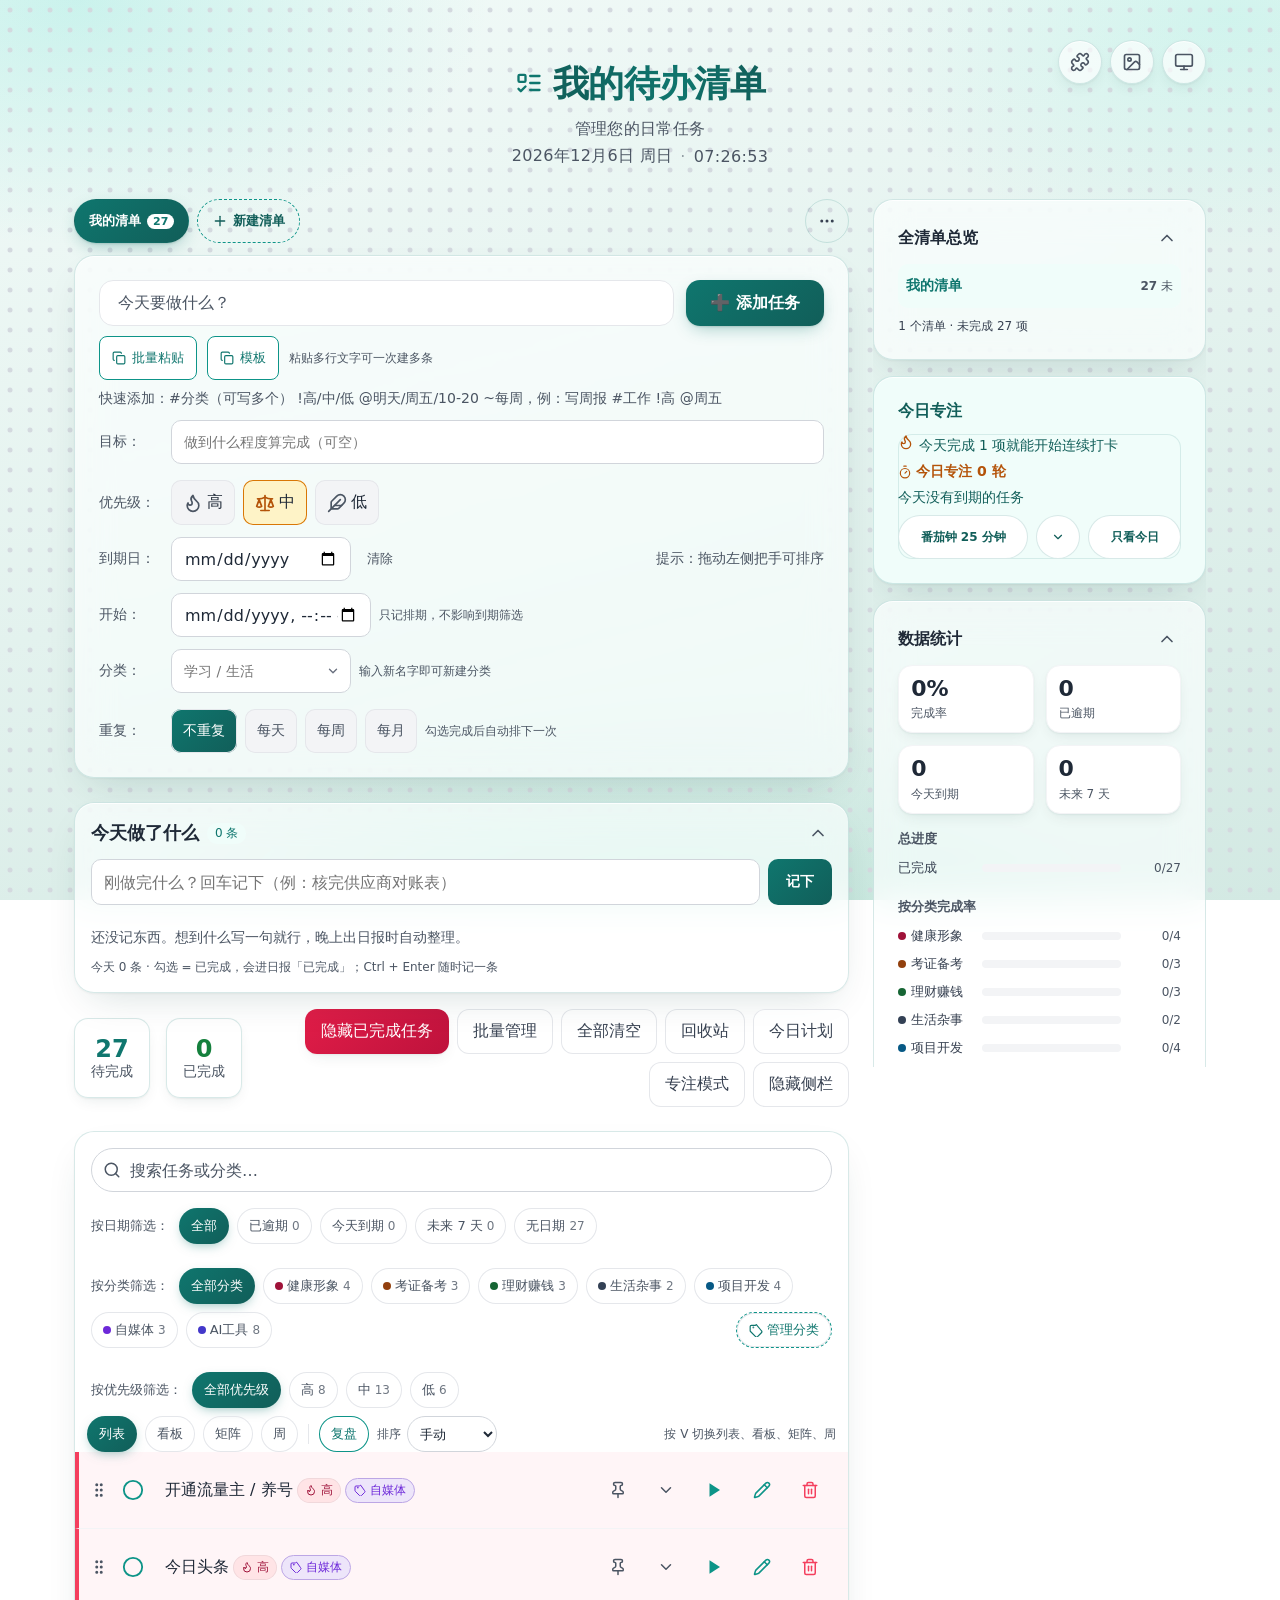
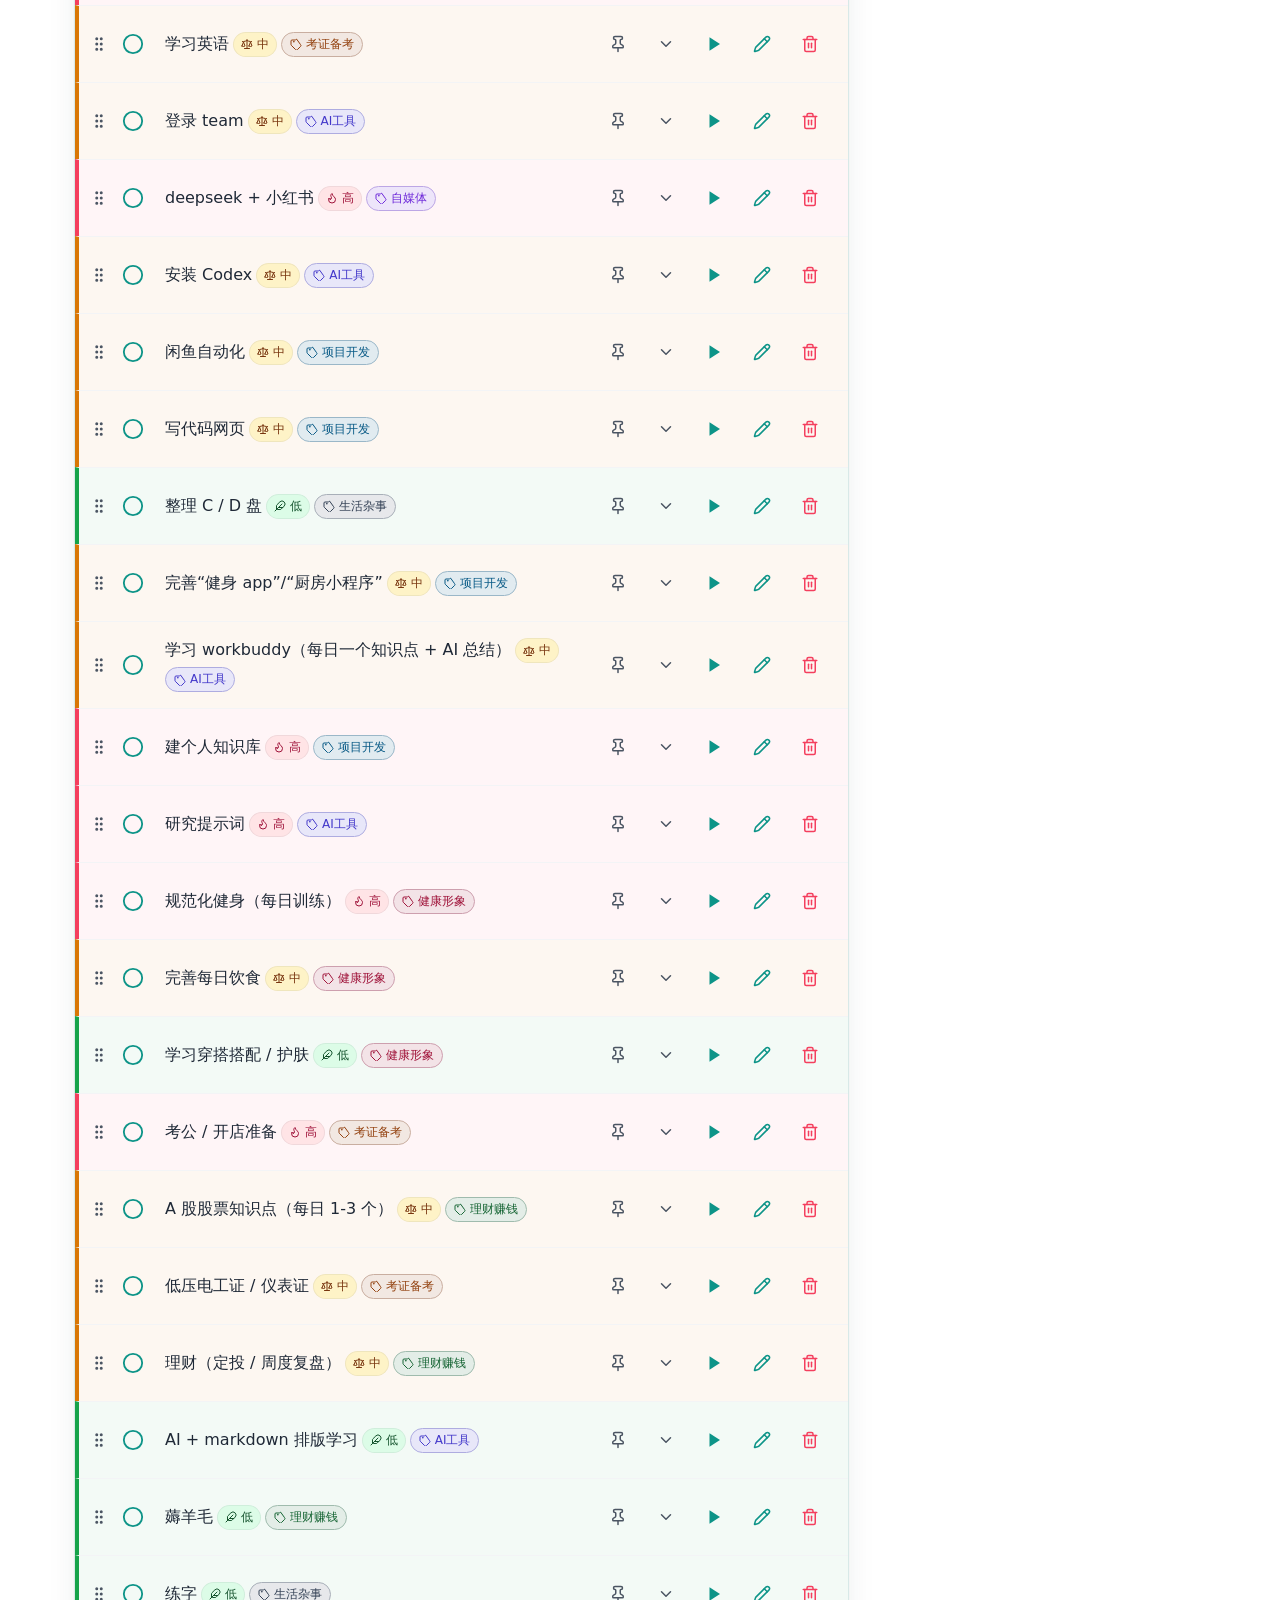
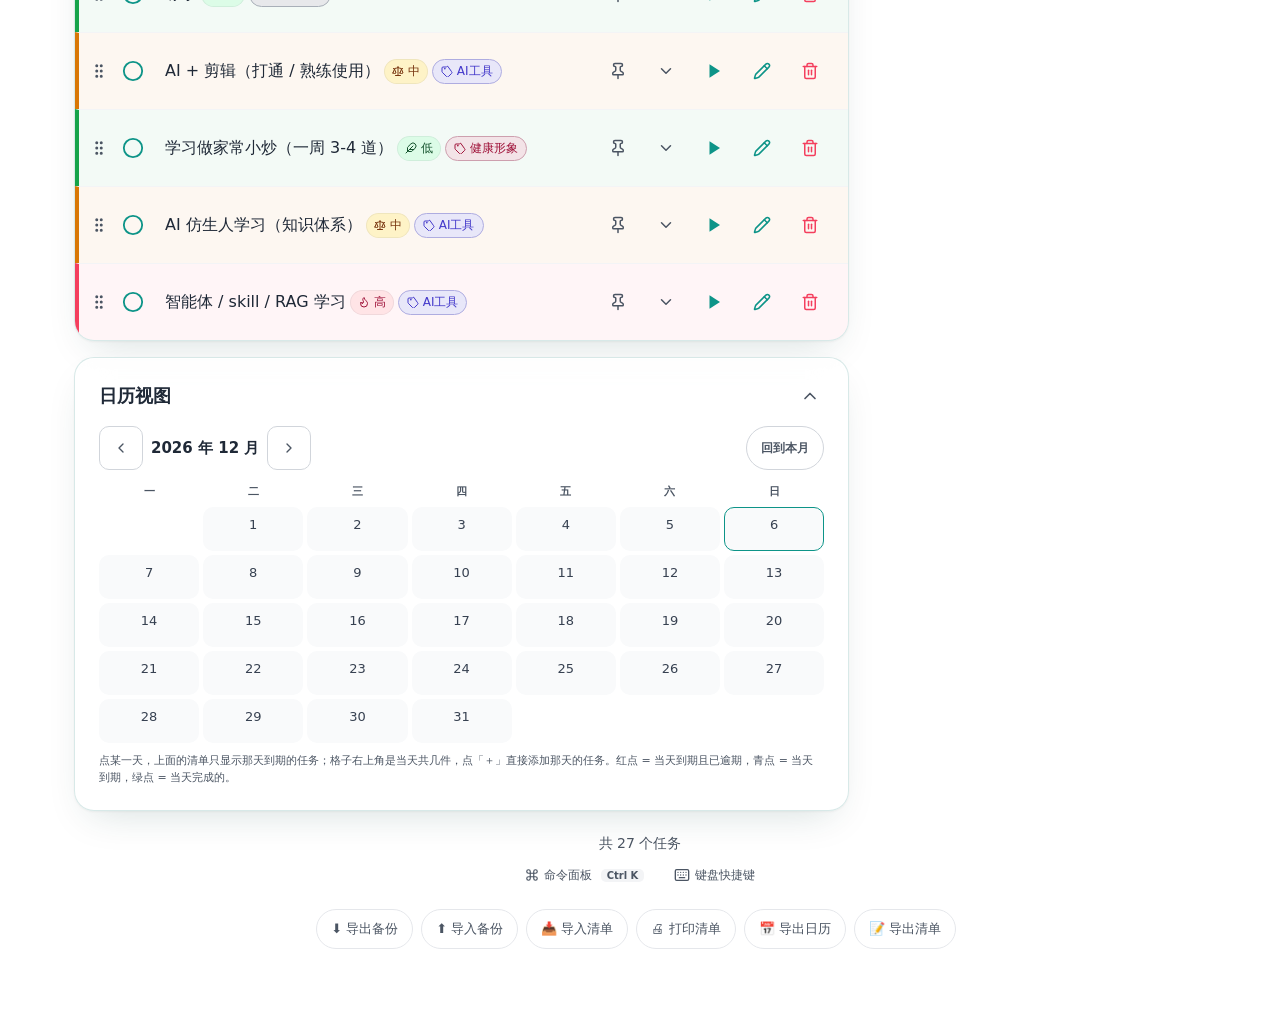
==== commit 4e592502: "v39：周视图拖拽改期、计划条排序与顺延、批量改日期与优先级" ====
--- a/index.html
+++ b/index.html
@@ -742,7 +742,8 @@
     justify-content: center;
     align-items: center;
     gap: 8px;
-    max-width: calc(100% - 32px);
+    width: calc(100% - 32px);
+    max-width: 720px;
     padding: 10px 14px;
     border-radius: 16px;
     background: var(--gray-800);
@@ -796,6 +797,20 @@
   }
 
   .batch-bar .b-move[disabled] { opacity: .4; }
+  .batch-bar .b-date {
+    font-size: 12px;
+    font-weight: 600;
+    color: var(--gray-800);
+    background: var(--surface);
+    border: none;
+    border-radius: 999px;
+    padding: 8px 10px;
+    min-height: 44px;
+    width: 148px;
+    flex-shrink: 0;
+  }
+
+  .batch-bar .b-date[disabled] { opacity: .4; }
 
   /* ---------- 键盘光标与快捷键说明 ---------- */
   #list li.kb-cursor { outline: 2px solid var(--teal-600); outline-offset: 2px; border-radius: 12px; }
@@ -4417,6 +4432,29 @@
   .wk-meta { display: flex; flex-wrap: wrap; align-items: center; gap: 4px; font-size: 10.5px; color: var(--text-muted); }
   .wk-empty { padding: 10px 2px; font-size: 12px; color: var(--text-muted); text-align: center; }
   .wk-hint { margin: 8px 2px 0; font-size: 11.5px; color: var(--text-muted); }
+  .wk-card { cursor: grab; }
+  .wk-card.dragging { opacity: .45; }
+  .wk-col.drop { border-color: var(--teal-600); box-shadow: inset 0 0 0 2px var(--teal-600); }
+  .wk-ghost {
+    position: fixed;
+    z-index: 56;
+    pointer-events: none;
+    opacity: .94;
+    transform: rotate(-1.5deg);
+    box-shadow: var(--shadow-card);
+  }
+  .wk-clear {
+    display: none;
+    margin-top: 8px;
+    padding: 10px 12px;
+    font-size: 12px;
+    color: var(--gray-700);
+    text-align: center;
+    border: 1px dashed var(--gray-300);
+    border-radius: 12px;
+  }
+  .week.wk-drag .wk-clear { display: block; }
+  .wk-clear.drop { border-color: var(--teal-600); color: var(--teal-800); background: var(--teal-50); }
 
   @media (max-width: 480px) {
     .week { padding: 2px 8px 12px; }
@@ -4542,6 +4580,44 @@
   }
 
   .pln-x:hover { color: var(--red-700); background: var(--red-50); }
+  .pln-chip.dragging { opacity: .45; }
+  .pln-chip.drop-before { box-shadow: inset 3px 0 0 0 var(--teal-600); }
+  .pln-chip.drop-after { box-shadow: inset -3px 0 0 0 var(--teal-600); }
+  .pln-grip {
+    display: inline-flex;
+    align-items: center;
+    justify-content: center;
+    width: 32px;
+    min-height: 44px;
+    color: var(--gray-500);
+    background: none;
+    border: none;
+    border-right: 1px solid var(--gray-200);
+    cursor: grab;
+    touch-action: none;
+  }
+
+  .pln-grip:hover { color: var(--teal-700); background: var(--teal-50); }
+  .pln-grip:active { cursor: grabbing; }
+  .pln-chip.done .pln-grip { border-right-color: var(--gray-200); }
+  .pln-tmr {
+    display: inline-flex;
+    align-items: center;
+    gap: 3px;
+    min-height: 44px;
+    padding: 0 8px;
+    font-family: inherit;
+    font-size: 11px;
+    color: var(--gray-600);
+    background: none;
+    border: none;
+    border-left: 1px solid var(--gray-200);
+  }
+
+  .pln-tmr:hover { color: var(--teal-800); background: var(--teal-50); }
+  .pln-tmr span { white-space: nowrap; }
+  .pln-chip { max-width: 100%; }
+  .pln-go { min-width: 0; flex: 0 1 auto; }
 
   /* ---------- 专注模式：全屏只看一件 ---------- */
   html[data-focus="1"] body { overflow: hidden; }
@@ -5254,6 +5330,14 @@
     <button id="batch-reopen" class="b-act" type="button">放回</button>
     <button id="batch-purge" class="b-act danger" type="button" title="把选中的已完成任务直接删掉，不进回收站（6 秒内还能撤销）">彻底删除</button>
     <button id="batch-snooze" class="b-act" type="button" title="选中任务的到期日各往后推 1 天（没填日期则设为明天）">顺延 1 天</button>
+    <input id="batch-due" class="b-date" type="date" aria-label="给选中任务设置到期日">
+    <button id="batch-due-clear" class="b-act" type="button" title="把选中任务的到期日清空">清日期</button>
+    <select id="batch-prio" class="b-move" aria-label="给选中任务设置优先级">
+      <option value="">改优先级…</option>
+      <option value="high">高优先级</option>
+      <option value="mid">中优先级</option>
+      <option value="low">低优先级</option>
+    </select>
     <button id="batch-del" class="b-act danger" type="button">删除</button>
     <input id="batch-tag" class="b-tag" type="text" maxlength="60" list="tag-list" placeholder="设分类，空格隔开" aria-label="给选中任务设置分类，空格隔开可多个">
     <button id="batch-tag-ok" class="b-act" type="button">应用</button>
@@ -5705,6 +5789,9 @@
   const batchTagOk = $('batch-tag-ok');
   const batchClear = $('batch-clear');
   const batchSnoozeBtn = $('batch-snooze');
+  const batchDue = $('batch-due');
+  const batchDueClear = $('batch-due-clear');
+  const batchPrioEl = $('batch-prio');
   const batchMove = $('batch-move');
   const prioFilters = $('prio-filters');
   const smartBar = $('smart-bar');
@@ -5899,6 +5986,7 @@
   let viewerImageOnly = false;   // 图片画廊模式（多张翻页）还是单份预览（PDF / 文本）
   let viewerSingleId = '';       // 单份预览看的是哪个附件
   let boardDropAt = 0;           // 刚拖完看板卡片的时间戳，紧随的那次 click 要忽略
+  let weekDropAt = 0;            // 刚拖完周视图卡片的时间戳，紧随的那次 click 要忽略
   const _now = new Date();
   let calY = _now.getFullYear();
   let calM = _now.getMonth();
@@ -8500,7 +8588,7 @@
     viewWeekBtn.setAttribute('aria-pressed', String(view === 'week'));
     viewHint.textContent = view === 'board' ? '看板：拖动卡片在本列排序，拖到别的列即换分类'
       : view === 'matrix' ? '矩阵只放未完成：中/高优先级算重要，今天到期或已逾期算紧急'
-      : view === 'week' ? '周视图：点日期只看那天，点卡片回到清单'
+      : view === 'week' ? '周视图：拖卡片到别的日期改期，点日期只看那天'
       : '按 V 切换' + (pluginOn('week') ? '列表、看板、矩阵、周' : '列表、看板、矩阵');
   }
 
@@ -8967,9 +9055,13 @@
 
     const hint = document.createElement('p');
     hint.className = 'wk-hint';
-    hint.textContent = '点日期 = 在清单里只看那天 · 没填到期日的任务不进这七列；翻周只看排期，不改任何任务。';
-
-    week.append(bar, grid, hint);
+    hint.textContent = '点日期 = 在清单里只看那天 · 拖卡片到别的列 = 改到期日，拖到底部 = 清掉日期 · 键盘聚焦卡片后 Alt + ← / → 挪一天；没填到期日的任务不进这七列。';
+
+    const clear = document.createElement('div');
+    clear.className = 'wk-clear';
+    clear.textContent = '拖到这里 = 清掉这条任务的到期日';
+
+    week.append(bar, grid, clear, hint);
   }
 
   function shiftWeek(delta) {
@@ -8982,6 +9074,10 @@
     const card = document.createElement('div');
     card.className = 'wk-card p-' + level(task) + (task.done ? ' done' : '');
     card.dataset.id = task.id;
+    card.tabIndex = 0;
+    card.setAttribute('role', 'button');
+    card.setAttribute('aria-label', '打开任务：' + clip(task.text));
+    card.title = '拖到别的日期改期、拖到底部清日期；Alt + ← / → 挪一天；点开回列表';
 
     const tick = document.createElement('button');
     tick.type = 'button';
@@ -9012,8 +9108,129 @@
     main.append(txt, meta);
 
     card.append(tick, main);
-    card.addEventListener('click', () => revealInList(task.id));
+    card.addEventListener('pointerdown', (e) => startWeekDrag(e, card, task.id));
+    card.addEventListener('click', () => {
+      if (Date.now() - weekDropAt < 300) return;   // 刚拖完的那次 click 不算「点开」
+      revealInList(task.id);
+    });
+    card.addEventListener('keydown', (e) => {
+      if (e.altKey && (e.key === 'ArrowLeft' || e.key === 'ArrowRight')) {
+        e.preventDefault();
+        shiftTaskDue(task.id, e.key === 'ArrowRight' ? 1 : -1);
+        return;
+      }
+      if (e.key !== 'Enter' && e.key !== ' ') return;
+      e.preventDefault();
+      revealInList(task.id);
+    });
     return card;
+  }
+
+  function dayLabel(day) {
+    const d = parseDay(day);
+    return d ? (d.getMonth() + 1) + '月' + d.getDate() + '日' : day;
+  }
+
+  // 周视图的键盘改期：没有到期日就从今天起算
+  function shiftTaskDue(id, delta) {
+    const task = tasks.find(t => t.id === id);
+    if (!task) return;
+    const base = parseDay(task.due) || new Date();
+    base.setDate(base.getDate() + delta);
+    const next = dayKey(base.getTime());
+    if (next === task.due) return;
+    snapshot('已把「' + clip(task.text) + '」改到 ' + dayLabel(next), tasks);
+    task.due = next;
+    save();
+    render();
+    const el = week.querySelector('.wk-card[data-id="' + CSS.escape(id) + '"]');
+    if (el) el.focus();
+    backupMsg('「' + clip(task.text) + '」到期日改为 ' + dayLabel(next));
+  }
+
+  function startWeekDrag(ev, card, id) {
+    if (dragging || batchOn || (ev.button !== undefined && ev.button !== 0)) return;
+    if (ev.target.closest && ev.target.closest('.bd-tick')) return;
+    ev.preventDefault();
+
+    const cols = [...week.querySelectorAll('.wk-col')];
+    const clearZone = week.querySelector('.wk-clear');
+    const task = tasks.find(t => t.id === id);
+    if (!task || !cols.length) return;
+    const startX = ev.clientX, startY = ev.clientY;
+    let ghost = null, target = null, moved = false;
+
+    const mark = () => {
+      for (const el of cols) el.classList.toggle('drop', el === target);
+      if (clearZone) clearZone.classList.toggle('drop', target === clearZone);
+    };
+
+    // 命中按矩形算：指针落在列头、卡片缝隙或列内边距时 elementFromPoint 拿不到这一列
+    const hit = (x, y) => {
+      if (clearZone) {
+        const r = clearZone.getBoundingClientRect();
+        if (r.width && x >= r.left && x <= r.right && y >= r.top && y <= r.bottom) return clearZone;
+      }
+      for (const el of cols) {
+        const r = el.getBoundingClientRect();
+        if (x >= r.left && x <= r.right && y >= r.top - 10 && y <= r.bottom + 10) return el;
+      }
+      return null;
+    };
+
+    const onMove = (e) => {
+      if (!moved) {
+        if (Math.abs(e.clientX - startX) < 6 && Math.abs(e.clientY - startY) < 6) return;
+        moved = true;
+        dragging = true;
+        week.classList.add('wk-drag');
+        card.classList.add('dragging');
+        ghost = card.cloneNode(true);
+        ghost.className = 'wk-card wk-ghost p-' + level(task) + (card.classList.contains('done') ? ' done' : '');
+        ghost.removeAttribute('tabindex');
+        ghost.style.width = card.getBoundingClientRect().width + 'px';
+        document.body.append(ghost);
+      }
+      ghost.style.left = (e.clientX - 24) + 'px';
+      ghost.style.top = (e.clientY - 20) + 'px';
+      target = hit(e.clientX, e.clientY);
+      mark();
+    };
+
+    const finish = () => {
+      document.removeEventListener('pointermove', onMove);
+      document.removeEventListener('pointerup', finish);
+      document.removeEventListener('pointercancel', finish);
+      card.classList.remove('dragging');
+      week.classList.remove('wk-drag');
+      for (const el of cols) el.classList.remove('drop');
+      if (clearZone) clearZone.classList.remove('drop');
+      if (ghost) ghost.remove();
+      dragging = null;
+      if (!moved) return;
+      weekDropAt = Date.now();
+      if (!target) { render(); return; }
+      if (target === clearZone) {
+        if (!task.due) { render(); return; }
+        snapshot('已清掉「' + clip(task.text) + '」的到期日', tasks);
+        task.due = '';
+        save();
+        render();
+        backupMsg('已清掉「' + clip(task.text) + '」的到期日');
+        return;
+      }
+      const to = target.dataset.day;
+      if (!to || to === task.due) { render(); return; }
+      snapshot('已把「' + clip(task.text) + '」改到 ' + dayLabel(to), tasks);
+      task.due = to;
+      save();
+      render();
+      backupMsg('「' + clip(task.text) + '」改到 ' + dayLabel(to));
+    };
+
+    document.addEventListener('pointermove', onMove);
+    document.addEventListener('pointerup', finish);
+    document.addEventListener('pointercancel', finish);
   }
 
   function matrixCard(task) {
@@ -12448,6 +12665,21 @@
     for (const t of planned) {
       const chip = document.createElement('span');
       chip.className = 'pln-chip' + (t.done ? ' done' : '');
+      chip.dataset.id = t.id;
+
+      const grip = document.createElement('button');
+      grip.type = 'button';
+      grip.className = 'pln-grip';
+      grip.innerHTML = icon('grip', 14);
+      grip.title = '按住拖动排序（Alt + ← / → 也能挪）';
+      grip.setAttribute('aria-label', '调整「' + t.text + '」在今日计划里的顺序');
+      grip.addEventListener('pointerdown', (e) => startPlanDrag(e, chip, t.id));
+      grip.addEventListener('keydown', (e) => {
+        if (!e.altKey || (e.key !== 'ArrowLeft' && e.key !== 'ArrowRight')) return;
+        e.preventDefault();
+        movePlanItem(t.id, e.key === 'ArrowLeft' ? -1 : 1);
+      });
+
       const go = document.createElement('button');
       go.type = 'button';
       go.className = 'pln-go';
@@ -12469,12 +12701,114 @@
         save();
         renderPlanBar();
       });
-      chip.append(go, x);
+      chip.append(grip, go);
+      if (!t.done) {
+        const tmr = document.createElement('button');
+        tmr.type = 'button';
+        tmr.className = 'pln-tmr';
+        tmr.innerHTML = icon('snooze', 13) + '<span>明天</span>';
+        tmr.title = '把这条挪到明天，并移出今日计划';
+        tmr.setAttribute('aria-label', '把「' + t.text + '」挪到明天');
+        tmr.addEventListener('click', () => planTomorrow(t.id));
+        chip.append(tmr);
+      }
+      chip.append(x);
       chips.append(chip);
     }
 
     planBar.append(head, chips);
     planBar.hidden = false;
+  }
+
+  // 计划条顺序就存在 prefs.plan.ids 里，拖动 / Alt + ← → 都只改这一份
+  function movePlanItem(id, delta) {
+    if (!prefs.plan) return;
+    const ids = prefs.plan.ids;
+    const at = ids.indexOf(id);
+    const to = at + delta;
+    if (at < 0 || to < 0 || to >= ids.length) return;
+    ids.splice(at, 1);
+    ids.splice(to, 0, id);
+    save();
+    renderPlanBar();
+    const grip = planBar.querySelector('.pln-chip[data-id="' + CSS.escape(id) + '"] .pln-grip');
+    if (grip) grip.focus();
+  }
+
+  function planTomorrow(id) {
+    const task = tasks.find(t => t.id === id);
+    if (!task || task.done) return;
+    snapshot('已把「' + clip(task.text) + '」挪到明天', tasks);
+    task.due = dayKey(shiftDays(1).getTime());
+    if (prefs.plan) {
+      prefs.plan.ids = prefs.plan.ids.filter(x => x !== id);
+      if (!prefs.plan.ids.length) prefs.plan = null;
+    }
+    save();
+    render();
+    backupMsg('「' + clip(task.text) + '」改到明天，已移出今日计划');
+  }
+
+  function startPlanDrag(ev, chip, id) {
+    if (dragging || (ev.button !== undefined && ev.button !== 0)) return;
+    ev.preventDefault();
+    const box = chip.parentElement;
+    const startX = ev.clientX, startY = ev.clientY;
+    let moved = false, target = null, after = false;
+
+    const hit = (x, y) => {
+      for (const el of box.querySelectorAll('.pln-chip')) {
+        if (el === chip) continue;
+        const r = el.getBoundingClientRect();
+        if (x >= r.left && x <= r.right && y >= r.top && y <= r.bottom) return el;
+      }
+      return null;
+    };
+
+    const mark = () => {
+      for (const el of box.querySelectorAll('.pln-chip')) el.classList.remove('drop-before', 'drop-after');
+      if (!target) return;
+      target.classList.add(after ? 'drop-after' : 'drop-before');
+    };
+
+    const onMove = (e) => {
+      if (!moved) {
+        if (Math.abs(e.clientX - startX) < 6 && Math.abs(e.clientY - startY) < 6) return;
+        moved = true;
+        dragging = true;
+        chip.classList.add('dragging');
+      }
+      target = hit(e.clientX, e.clientY);
+      if (target) {
+        const r = target.getBoundingClientRect();
+        after = e.clientX > r.left + r.width / 2;
+      }
+      mark();
+    };
+
+    const finish = () => {
+      document.removeEventListener('pointermove', onMove);
+      document.removeEventListener('pointerup', finish);
+      document.removeEventListener('pointercancel', finish);
+      chip.classList.remove('dragging');
+      for (const el of box.querySelectorAll('.pln-chip')) el.classList.remove('drop-before', 'drop-after');
+      dragging = null;
+      if (!moved) return;
+      if (!target || !prefs.plan) { renderPlanBar(); return; }
+      const ids = prefs.plan.ids.filter(x => x !== id);
+      const at = ids.indexOf(target.dataset.id);
+      if (at < 0) { renderPlanBar(); return; }
+      ids.splice(after ? at + 1 : at, 0, id);
+      prefs.plan.ids = ids;
+      save();
+      renderPlanBar();
+      const grip = planBar.querySelector('.pln-chip[data-id="' + CSS.escape(id) + '"] .pln-grip');
+      if (grip) grip.focus();
+    };
+
+    document.addEventListener('pointermove', onMove);
+    document.addEventListener('pointerup', finish);
+    document.addEventListener('pointercancel', finish);
   }
 
   planBtn.addEventListener('click', () => openPlanPop(planPop.hidden));
@@ -12716,6 +13050,9 @@
     batchAll.textContent = batchSel.size ? '全不选' : '全选';
     batchDoneBtn.disabled = ![...batchSel].some(id => { const t = tasks.find(x => x.id === id); return t && !t.done; });
     batchSnoozeBtn.disabled = batchDoneBtn.disabled;
+    batchDue.disabled = batchDoneBtn.disabled;
+    batchDueClear.disabled = batchDoneBtn.disabled;
+    batchPrioEl.disabled = batchDoneBtn.disabled;
     batchReopen.disabled = ![...batchSel].some(id => { const t = tasks.find(x => x.id === id); return t && t.done; });
     batchPurge.disabled = batchReopen.disabled;
     batchDel.disabled = batchSel.size === 0;
@@ -12794,6 +13131,41 @@
       const base = parseDay(t.due) || shiftDays(0);
       base.setDate(base.getDate() + 1);
       t.due = dayKey(base.getTime());
+    }
+    save();
+    render();
+  }
+
+  // 批量改到期日 / 清日期 / 改优先级：都只动选中的未完成任务
+  function batchDueSel(day) {
+    const ids = [...batchSel].filter(id => { const t = tasks.find(x => x.id === id); return t && !t.done; });
+    if (!ids.length) {
+      backupMsg('先选几条没完成的任务', true);
+      return;
+    }
+    const next = day || '';
+    snapshot(next
+      ? '已把 ' + ids.length + ' 项任务的到期日设为 ' + dayLabel(next)
+      : '已清掉 ' + ids.length + ' 项任务的到期日', tasks);
+    for (const id of ids) {
+      const t = tasks.find(x => x.id === id);
+      if (t) t.due = next;
+    }
+    save();
+    render();
+  }
+
+  function batchPrioApply(prio) {
+    if (!LEVELS[prio]) return;
+    const ids = [...batchSel].filter(id => { const t = tasks.find(x => x.id === id); return t && !t.done; });
+    if (!ids.length) {
+      backupMsg('先选几条没完成的任务', true);
+      return;
+    }
+    snapshot('已把 ' + ids.length + ' 项任务设为' + LEVELS[prio].label + '优先级', tasks);
+    for (const id of ids) {
+      const t = tasks.find(x => x.id === id);
+      if (t) t.priority = prio;
     }
     save();
     render();
@@ -12869,6 +13241,22 @@
 
   batchDoneBtn.addEventListener('click', batchComplete);
   batchSnoozeBtn.addEventListener('click', batchSnoozeSel);
+  batchDue.addEventListener('change', () => {
+    const v = batchDue.value;
+    batchDue.value = '';
+    if (!v) return;
+    if (!isDay(v)) {
+      backupMsg('日期不对，换一天再试', true);
+      return;
+    }
+    batchDueSel(v);
+  });
+  batchDueClear.addEventListener('click', () => batchDueSel(''));
+  batchPrioEl.addEventListener('change', () => {
+    const v = batchPrioEl.value;
+    batchPrioEl.value = '';
+    if (v) batchPrioApply(v);
+  });
   batchReopen.addEventListener('click', batchReopenSel);
   batchPurge.addEventListener('click', batchPurgeSel);
   batchDel.addEventListener('click', batchDelete);
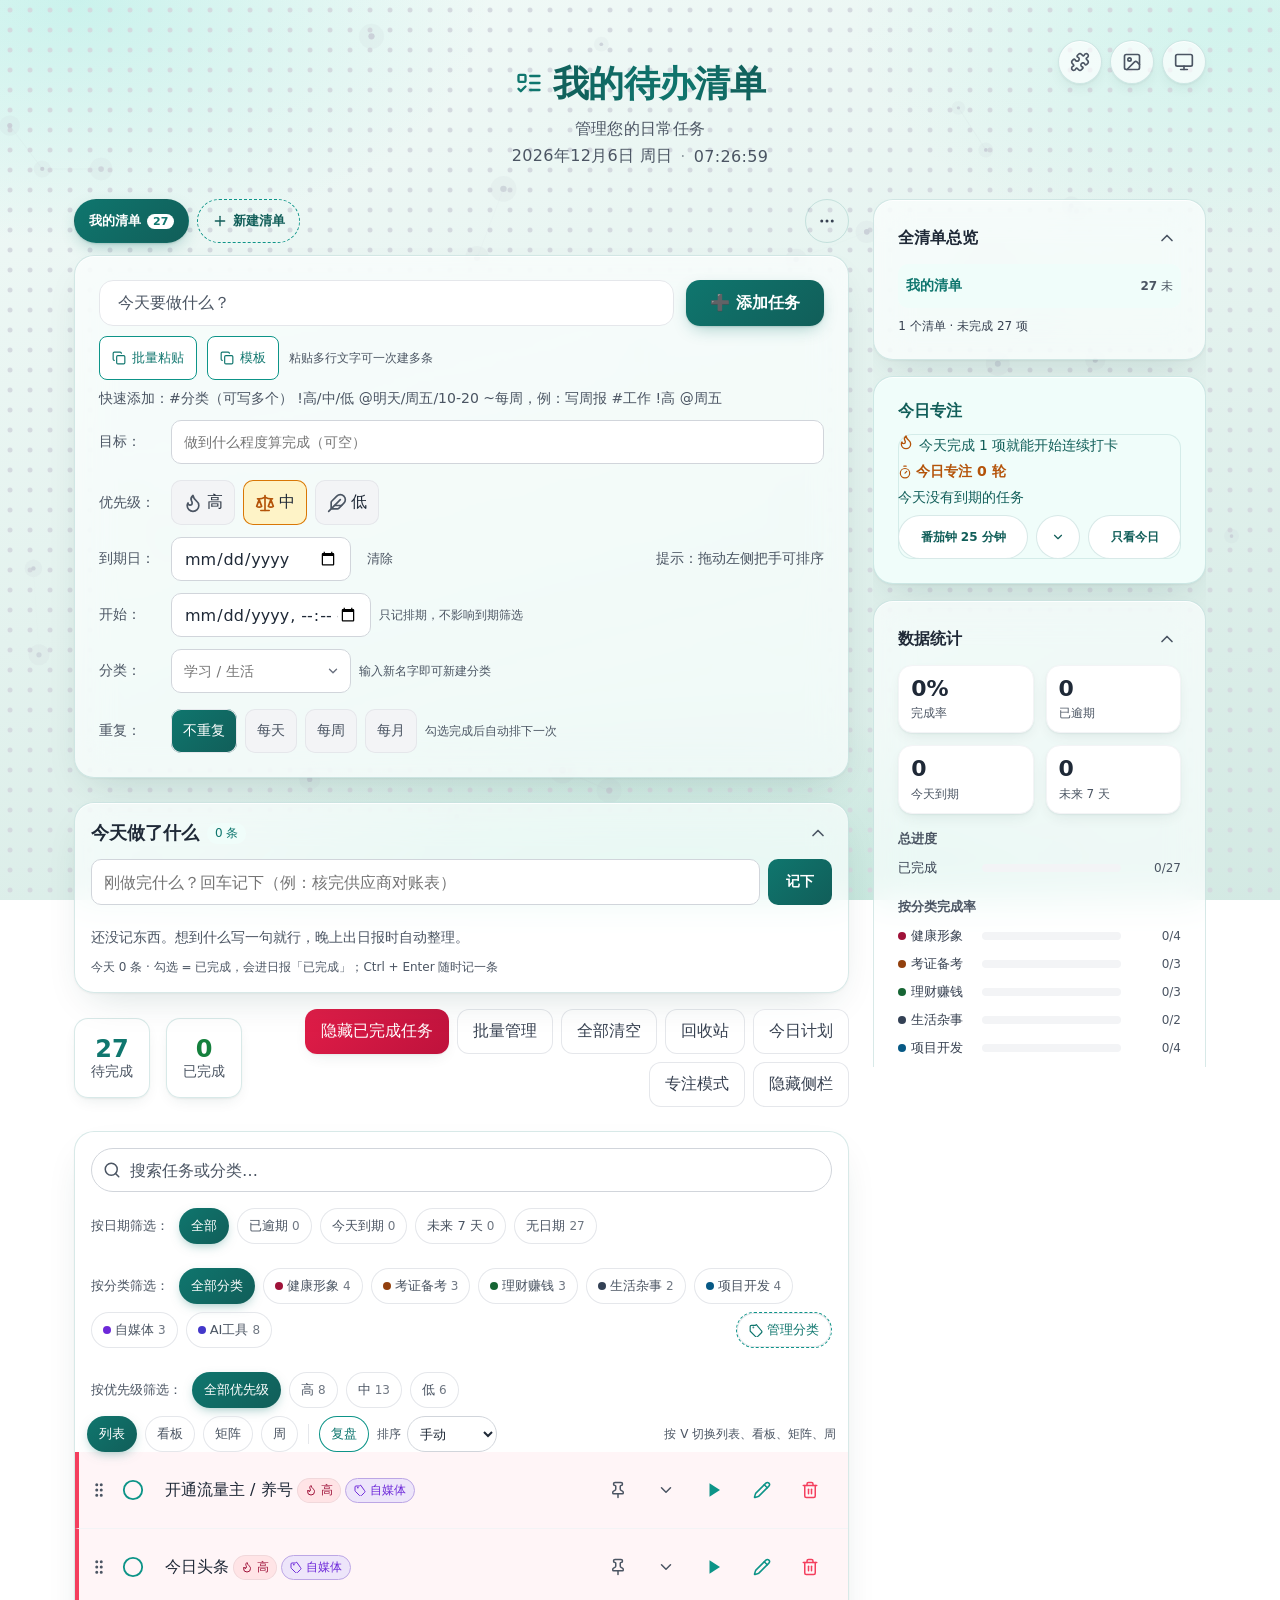
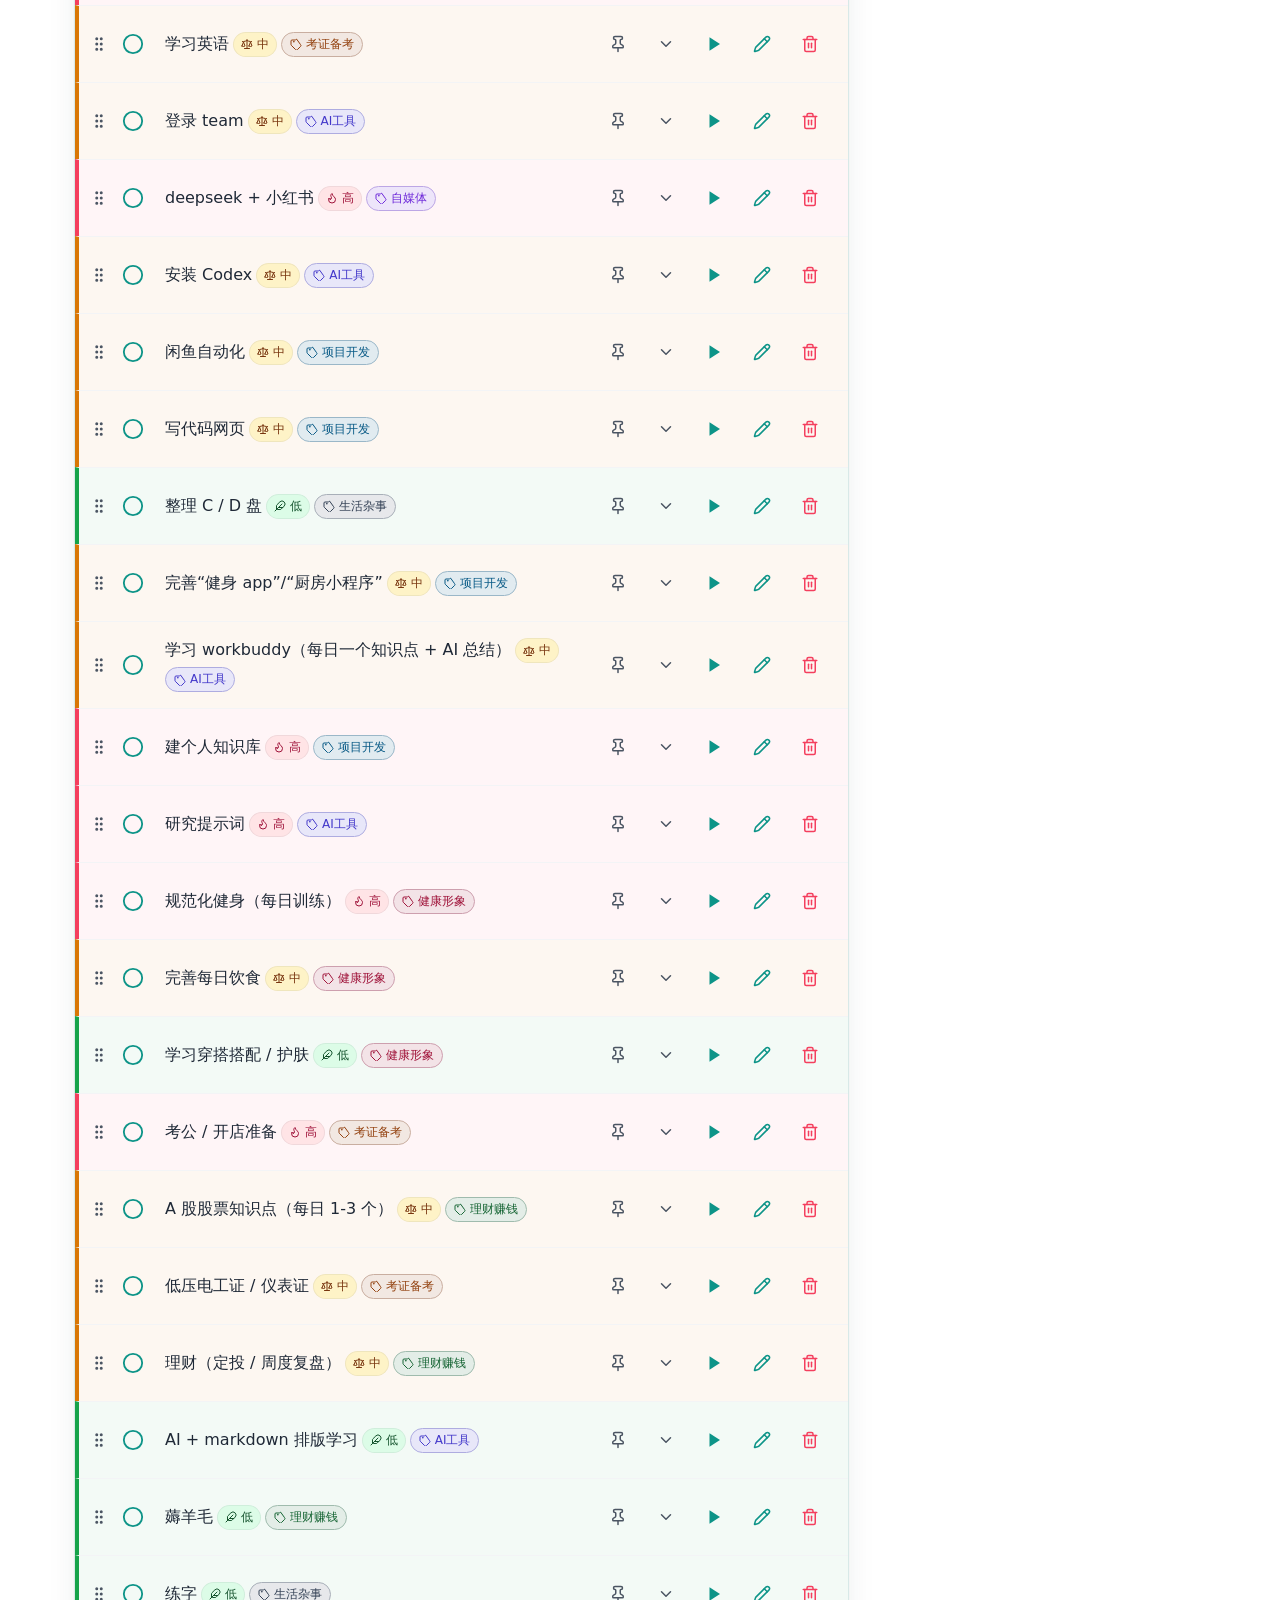
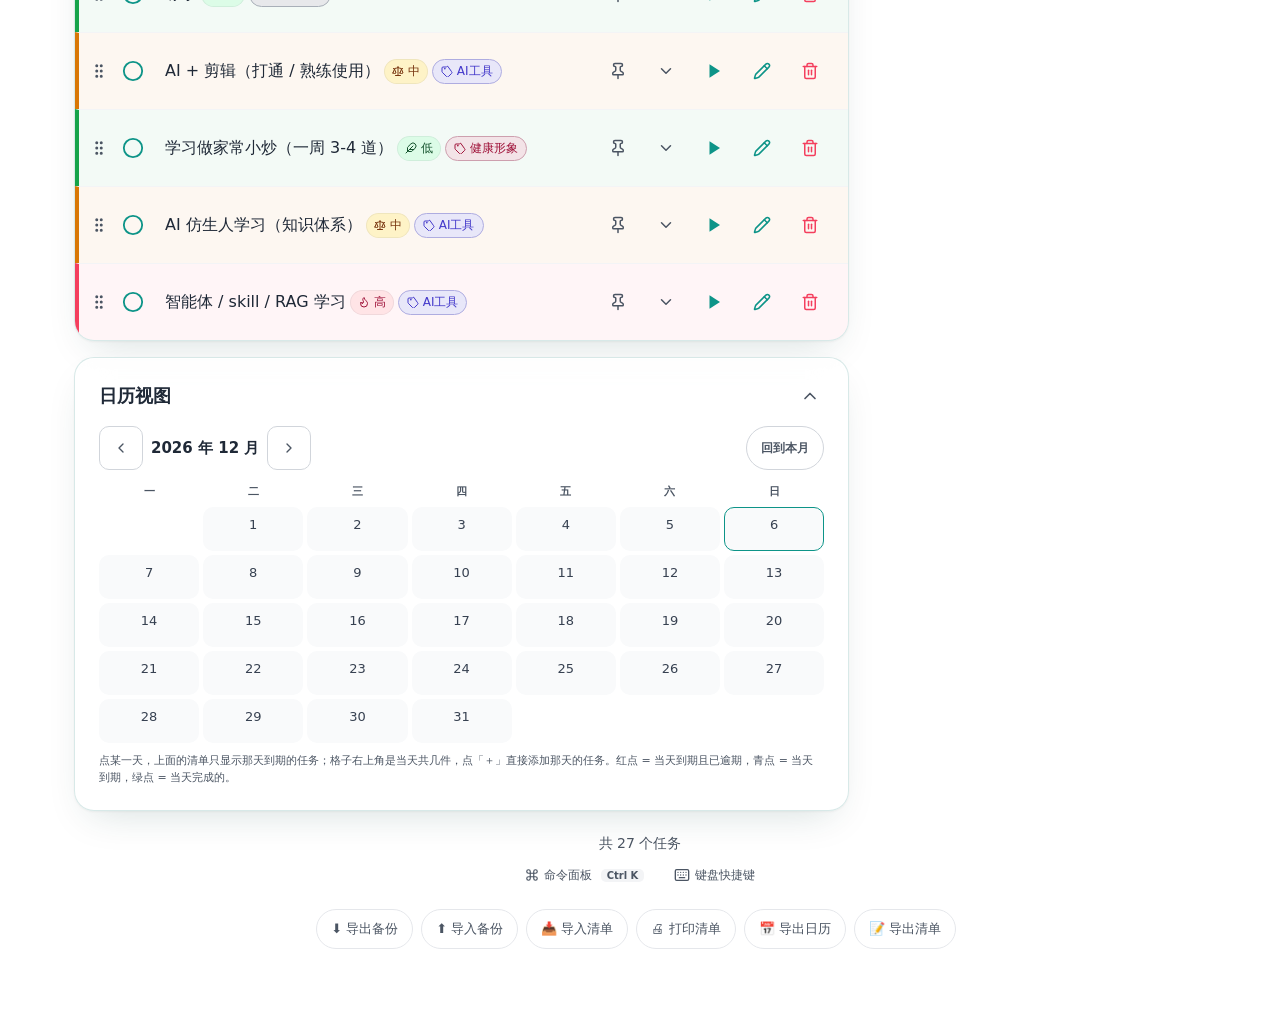
==== commit 5df8341b: "第四十版：背景加一层粒子特效（点阵 hot 色、112px 连线、面板可关）" ====
--- a/index.html
+++ b/index.html
@@ -99,6 +99,9 @@
     /* 点阵背景两档色：待第二十五版 AA 探针复测后定稿 */
     --dot-base: #d4d9df;
     --dot-hot: #c8ced6;
+    /* 粒子层沿用点阵的 hot 档：它是 AA 探针已经验过的最暗/最亮那个点，
+       粒子再怎么叠也只会落在底色与这颗点之间，不会造出新的最坏层 */
+    --fx-ink: var(--dot-hot);
   }
 
   [data-theme="dark"] {
@@ -230,6 +233,19 @@
 
   .dot-grid canvas { display: block; width: 100%; height: 100%; }
 
+  /* ---------- 粒子层：叠在点阵之上的一层 canvas，只做背景，不吃指针 ---------- */
+  .fx-layer {
+    position: fixed;
+    inset: 0;
+    z-index: -1;
+    pointer-events: none;
+    overflow: hidden;
+  }
+
+  .fx-layer canvas { display: block; width: 100%; height: 100%; }
+
+  html[data-fx="0"] .fx-layer { display: none; }
+
   /* ---------- 进场与滚动揭示：一条曲线、只播一次、不回退 ---------- */
   @keyframes fade-up {
     from { opacity: 0; transform: translateY(24px); }
@@ -1877,6 +1893,10 @@
     border: 1px solid var(--card-border);
     border-radius: 20px;
     box-shadow: var(--shadow-dialog);
+    /* 多了「背景动效」一组，矮屏放不下时自己滚；上限跟着视口走，别被页头挤出去 */
+    max-height: min(80vh, calc(100vh - 190px));
+    overflow-y: auto;
+    overscroll-behavior: contain;
     transform-origin: top right;
     animation: bp-in .16s var(--ease-enter);
   }
@@ -1988,7 +2008,7 @@
 
   .bp-btn:hover { background: var(--gray-50); color: var(--gray-700); }
 
-  .bp-btn:disabled { color: var(--gray-400); cursor: default; background: var(--gray-50); border-color: var(--card-border); }
+  .bp-btn:disabled { color: var(--gray-500); cursor: default; background: var(--gray-50); border-color: var(--card-border); }
 
   .bp-btn-main {
     color: #fff;
@@ -4894,7 +4914,7 @@
   @media print {
     body { background: #fff !important; padding: 0; }
     body::before { display: none !important; }
-    .dot-grid { display: none !important; }
+    .dot-grid, .fx-layer { display: none !important; }
     /* 打印时可能正撞上进场半途，强制落到终态 */
     .head, .input-card, .list-card, .reveal { animation: none !important; opacity: 1 !important; transform: none !important; }
     .head, .input-card, .log-card, .toolbar, #calendar-card, #history, #stats, .side,
@@ -4948,6 +4968,7 @@
 </head>
 <body>
   <div id="dot-grid" class="dot-grid" aria-hidden="true"></div>
+  <div id="fx-layer" class="fx-layer" aria-hidden="true"></div>
   <div class="wrap">
     <header class="head">
       <div class="head-top">
@@ -4978,6 +4999,17 @@
           </div>
           <p class="bp-title">背景配色</p>
           <div class="bp-grid" id="bg-swatches"></div>
+          <p class="bp-title">背景动效</p>
+          <div class="pl-list">
+            <div class="pl-row">
+              <span class="pl-ic" id="fx-ico" aria-hidden="true"></span>
+              <div class="pl-main">
+                <div class="pl-name">粒子背景</div>
+                <p class="pl-desc">缓慢漂移的细光点，靠近时连成细线；减弱动效时静止。</p>
+              </div>
+              <button type="button" class="pl-sw on" id="fx-sw" aria-pressed="true">已开启</button>
+            </div>
+          </div>
           <p class="bp-title">背景图片</p>
           <div class="bp-actions">
             <button type="button" class="bp-btn bp-btn-main" id="bg-pick">上传图片</button>
@@ -5600,6 +5632,7 @@
     reply: '<path d="M9 17 4 12l5-5"/><path d="M20 18v-2a4 4 0 0 0-4-4H4"/>',
     image: '<rect width="18" height="18" x="3" y="3" rx="2" ry="2"/><circle cx="9" cy="9" r="2"/><path d="m21 15-3.086-3.086a2 2 0 0 0-2.828 0L6 21"/>',
     palette: '<circle cx="13.5" cy="6.5" r=".5" fill="currentColor"/><circle cx="17.5" cy="10.5" r=".5" fill="currentColor"/><circle cx="8.5" cy="7.5" r=".5" fill="currentColor"/><circle cx="6.5" cy="12.5" r=".5" fill="currentColor"/><path d="M12 2C6.5 2 2 6.5 2 12s4.5 10 10 10c.926 0 1.648-.746 1.648-1.688 0-.437-.18-.835-.437-1.125-.29-.289-.438-.652-.438-1.125a1.64 1.64 0 0 1 1.668-1.668h1.996c3.051 0 5.555-2.503 5.555-5.554C21.965 6.012 17.461 2 12 2z"/>',
+    sparkles: '<path d="M9.937 15.5A2 2 0 0 0 8.5 14.063l-6.135-1.582a.5.5 0 0 1 0-.962L8.5 9.936A2 2 0 0 0 9.937 8.5l1.582-6.135a.5.5 0 0 1 .963 0L14.063 8.5A2 2 0 0 0 15.5 9.937l6.135 1.581a.5.5 0 0 1 0 .964L15.5 14.063a2 2 0 0 0-1.437 1.437l-1.582 6.135a.5.5 0 0 1-.963 0z"/><path d="M20 3v4"/><path d="M22 5h-4"/><path d="M4 17v2"/><path d="M5 18H3"/>',
     lock: '<rect width="18" height="11" x="3" y="11" rx="2" ry="2"/><path d="M7 11V7a5 5 0 0 1 10 0v4"/>',
     timer: '<line x1="10" x2="14" y1="2" y2="2"/><line x1="12" x2="15" y1="14" y2="11"/><circle cx="12" cy="14" r="8"/>',
     play: '<path d="m6 3 14 9-14 9z" fill="currentColor" stroke="none"/>',
@@ -5726,6 +5759,8 @@
   const bgNoteText = $('bg-note-text');
   const bgNoteIc = $('bg-note-ic');
   const bgClose = $('bg-close');
+  const fxSw = $('fx-sw');
+  const fxIco = $('fx-ico');
   const filters = $('filters');
   const tagFilters = $('tag-filters');
   const list = $('list');
@@ -6873,7 +6908,7 @@
   }
 
   function loadPrefs() {
-    const fallback = { hideCompleted: false, historyOpen: true, dateFilter: '', listFilter: 'all', tagFilter: 'all', statsOpen: true, theme: '', bg: 'mint', focusToday: false, calOpen: true, dayFilter: '', pomoMin: 25, prioFilter: '', printUndone: false, printToday: false, tagColors: {}, view: 'list', sideCollapsed: false, sort: 'manual', reviewPeriod: 'day', logOpen: true, mxClosed: [], pluginsOff: [], smart: [], icsUndone: true, icsAll: true, expFmt: 'md', expScope: 'filter', ovOpen: true, hlOpen: true, impSkipDup: true, lastBackupAt: 0, lastBackupSig: '', weekShift: 0, planBudget: 60, plan: null, focusId: '' };
+    const fallback = { hideCompleted: false, historyOpen: true, dateFilter: '', listFilter: 'all', tagFilter: 'all', statsOpen: true, theme: '', bg: 'mint', fx: true, focusToday: false, calOpen: true, dayFilter: '', pomoMin: 25, prioFilter: '', printUndone: false, printToday: false, tagColors: {}, view: 'list', sideCollapsed: false, sort: 'manual', reviewPeriod: 'day', logOpen: true, mxClosed: [], pluginsOff: [], smart: [], icsUndone: true, icsAll: true, expFmt: 'md', expScope: 'filter', ovOpen: true, hlOpen: true, impSkipDup: true, lastBackupAt: 0, lastBackupSig: '', weekShift: 0, planBudget: 60, plan: null, focusId: '' };
     try {
       const p = { ...fallback, ...(JSON.parse(localStorage.getItem(PREF)) || {}) };
       // 番茄钟时长 / 优先级筛选是后加的偏好，旧数据或被改坏的值在这里归一
@@ -6888,6 +6923,8 @@
       p.ovOpen = p.ovOpen !== false;
       p.hlOpen = p.hlOpen !== false;
       p.impSkipDup = p.impSkipDup !== false;
+      // 粒子背景是外观开关：缺省开、只认显式 false，旧数据没有这个键就当作开
+      p.fx = p.fx !== false;
       const lb = Number(p.lastBackupAt);
       p.lastBackupAt = Number.isFinite(lb) && lb > 0 ? lb : 0;
       if (typeof p.lastBackupSig !== 'string') p.lastBackupSig = '';
@@ -16047,6 +16084,15 @@
     applyBg();
   }
 
+  // 粒子层自己监听 html[data-fx]，这里只负责把偏好落到属性上
+  function applyFx() {
+    const on = prefs.fx !== false;
+    document.documentElement.dataset.fx = on ? '1' : '0';
+    fxSw.classList.toggle('on', on);
+    fxSw.setAttribute('aria-pressed', String(on));
+    fxSw.textContent = on ? '已开启' : '已关闭';
+  }
+
   function bgMsg(text, isErr) {
     bgNoteText.textContent = text;
     bgNote.classList.toggle('err', !!isErr);
@@ -16131,6 +16177,12 @@
     bgMsg('图片背景已清除');
   });
 
+  fxSw.addEventListener('click', () => {
+    prefs.fx = !(prefs.fx !== false);
+    save();
+    applyFx();
+  });
+
   function openBgPanel(open) {
     bgPanel.hidden = !open;
     bgBtn.setAttribute('aria-expanded', String(open));
@@ -16203,6 +16255,7 @@
   bgNoteIc.innerHTML = icon('lock', 12);
   bgPick.innerHTML = icon('image', 16) + '上传图片';
   bgClear.innerHTML = icon('trash', 16) + '清除图片';
+  fxIco.innerHTML = icon('sparkles', 16);
   try {
     const stored = localStorage.getItem(BGIMG);
     if (stored && /^data:image\/(webp|png|jpeg);base64,[A-Za-z0-9+/=]+$/.test(stored)) bgImg = stored;
@@ -16211,6 +16264,7 @@
   }
   applyTheme();
   applyBgImg();
+  applyFx();
 
   form.addEventListener('submit', (e) => {
     e.preventDefault();
@@ -16686,6 +16740,177 @@
     new MutationObserver(readColors).observe(de, { attributes: true, attributeFilter: ['data-theme'] });
   }
 })();
+
+/* ---- 粒子背景：缓慢漂移的细光点 + 邻近连线；开了才动，减弱动效时只画一张静止的 ---- */
+(function () {
+  const host = document.getElementById('fx-layer');
+  if (!host) return;
+  const cvs = document.createElement('canvas');
+  host.appendChild(cvs);
+  const ctx = cvs.getContext && cvs.getContext('2d');
+  if (!ctx) { host.remove(); return; }
+
+  const de = document.documentElement;
+  const mq = window.matchMedia('(prefers-reduced-motion: reduce)');
+  const LINK = 112;               // 多远之内连线
+  const NEAR = 120;               // 鼠标让开的半径
+  const MIN_P = 22, MAX_P = 56;   // 粒子数按面积算，两头夹住
+  let w = 0, h = 0, dpr = 1, ps = [], xs = [], ys = [], raf = 0, last = 0;
+  // 变量读不出来时按主题退回点阵 hot 档，别退成比它更暗/更亮的灰
+  let ink = de.dataset.theme === 'dark' ? [74, 74, 82] : [200, 206, 214];
+  const ptr = { x: -1e4, y: -1e4, sx: -1e4, sy: -1e4 };
+
+  const rgbOf = (v) => {
+    const m = /^#?([0-9a-f]{2})([0-9a-f]{2})([0-9a-f]{2})$/i.exec((v || '').trim());
+    return m ? [parseInt(m[1], 16), parseInt(m[2], 16), parseInt(m[3], 16)] : null;
+  };
+  const readInk = () => {
+    ink = rgbOf(getComputedStyle(de).getPropertyValue('--fx-ink')) || ink;
+  };
+  const rgba = (a) => 'rgba(' + ink[0] + ',' + ink[1] + ',' + ink[2] + ',' + a + ')';
+
+  function build() {
+    dpr = window.devicePixelRatio || 1;
+    w = host.clientWidth; h = host.clientHeight;
+    cvs.width = Math.round(w * dpr);
+    cvs.height = Math.round(h * dpr);
+    ctx.setTransform(dpr, 0, 0, dpr, 0, 0);
+    const n = Math.max(MIN_P, Math.min(MAX_P, Math.round(w * h / 26000)));
+    ps = [];
+    for (let i = 0; i < n; i++) {
+      const a = Math.random() * Math.PI * 2;
+      const sp = 3 + Math.random() * 7;          // px/s：比呼吸还慢，不抢注意力
+      ps.push({
+        x: Math.random() * w, y: Math.random() * h,
+        vx: Math.cos(a) * sp, vy: Math.sin(a) * sp,
+        r: 1.6 + Math.random() * 1.8,
+        ph: Math.random() * Math.PI * 2,
+        ox: 0, oy: 0,
+      });
+    }
+    xs = new Array(n); ys = new Array(n);
+  }
+
+  function step(dt) {
+    // 指针也缓一下：直接跟手会让附近的点一抖一抖
+    ptr.sx += (ptr.x - ptr.sx) * 0.14;
+    ptr.sy += (ptr.y - ptr.sy) * 0.14;
+    const now = performance.now();
+    for (let i = 0; i < ps.length; i++) {
+      const p = ps[i];
+      p.x += p.vx * dt;
+      p.y += p.vy * dt;
+      const wob = Math.sin(now / 2600 + p.ph) * 1.6;
+      let tx = 0, ty = 0;
+      const dx = p.x + wob - ptr.sx, dy = p.y + wob - ptr.sy;
+      const d = Math.sqrt(dx * dx + dy * dy);
+      if (d > 0.01 && d < NEAR) {
+        const f = (1 - d / NEAR) * 16;
+        tx = dx / d * f; ty = dy / d * f;
+      }
+      p.ox += (tx - p.ox) * 0.12;
+      p.oy += (ty - p.oy) * 0.12;
+      // 从对边绕回来，别让粒子慢慢走光
+      if (p.x < -20) p.x = w + 20; else if (p.x > w + 20) p.x = -20;
+      if (p.y < -20) p.y = h + 20; else if (p.y > h + 20) p.y = -20;
+    }
+  }
+
+  function paint(now) {
+    if (!w || !h) return;
+    ctx.clearRect(0, 0, w, h);
+    for (let i = 0; i < ps.length; i++) {
+      const p = ps[i];
+      xs[i] = p.x + p.ox + Math.sin(now / 2600 + p.ph) * 1.6;
+      ys[i] = p.y + p.oy + Math.cos(now / 3100 + p.ph) * 1.6;
+    }
+    const l2 = LINK * LINK;
+    ctx.lineWidth = 1;
+    for (let i = 0; i < ps.length; i++) {
+      for (let j = i + 1; j < ps.length; j++) {
+        const dx = xs[i] - xs[j], dy = ys[i] - ys[j];
+        const dsq = dx * dx + dy * dy;
+        if (dsq >= l2) continue;
+        const t = 1 - Math.sqrt(dsq) / LINK;
+        ctx.strokeStyle = rgba((t * t * 0.5).toFixed(3));
+        ctx.beginPath();
+        ctx.moveTo(xs[i], ys[i]);
+        ctx.lineTo(xs[j], ys[j]);
+        ctx.stroke();
+      }
+    }
+    for (let i = 0; i < ps.length; i++) {
+      const p = ps[i];
+      // 外圈光晕 + 实心点都用同一个色：叠多少层都还在「底色 ↔ 点阵 hot」之间
+      ctx.fillStyle = rgba('0.14');
+      ctx.beginPath();
+      ctx.arc(xs[i], ys[i], p.r * 4, 0, Math.PI * 2);
+      ctx.fill();
+      ctx.fillStyle = rgba((0.86 + Math.sin(now / 1900 + p.ph) * 0.1).toFixed(3));
+      ctx.beginPath();
+      ctx.arc(xs[i], ys[i], p.r, 0, Math.PI * 2);
+      ctx.fill();
+    }
+  }
+
+  const enabled = () => de.dataset.fx !== '0';
+
+  function stop() {
+    if (raf) cancelAnimationFrame(raf);
+    raf = 0;
+    last = 0;
+  }
+
+  function frame(now) {
+    raf = requestAnimationFrame(frame);
+    if (!last) last = now;
+    const dt = now - last;
+    if (dt < 33) return;           // 30fps：这种速度用 60fps 纯属白烧电
+    last = now;
+    step(Math.min(0.08, dt / 1000));
+    paint(now);
+  }
+
+  function sync() {
+    if (!enabled() || document.hidden) { stop(); return; }
+    if (!w || !h) build();
+    readInk();
+    if (mq.matches) { stop(); paint(performance.now()); return; }
+    if (!raf) { last = 0; raf = requestAnimationFrame(frame); }
+  }
+
+  window.addEventListener('mousemove', (e) => {
+    ptr.x = e.clientX; ptr.y = e.clientY;
+  }, { passive: true });
+
+  const park = () => { ptr.x = -1e4; ptr.y = -1e4; };
+  document.addEventListener('mouseleave', park);
+  window.addEventListener('blur', park);
+
+  let rt = 0;
+  window.addEventListener('resize', () => {
+    clearTimeout(rt);
+    rt = setTimeout(() => { build(); sync(); }, 150);
+  });
+
+  document.addEventListener('visibilitychange', sync);
+  if (mq.addEventListener) mq.addEventListener('change', sync);
+
+  // 关掉时这层是 display:none，clientWidth 会变 0；等样式落定再量
+  if (window.MutationObserver) {
+    new MutationObserver(() => {
+      requestAnimationFrame(() => {
+        if (!enabled()) { stop(); return; }
+        if (!host.clientWidth || host.clientWidth !== w) build();
+        sync();
+      });
+    }).observe(de, { attributes: true, attributeFilter: ['data-fx', 'data-theme'] });
+  }
+
+  readInk();
+  build();
+  sync();
+})();
 </script>
 </body>
 </html>
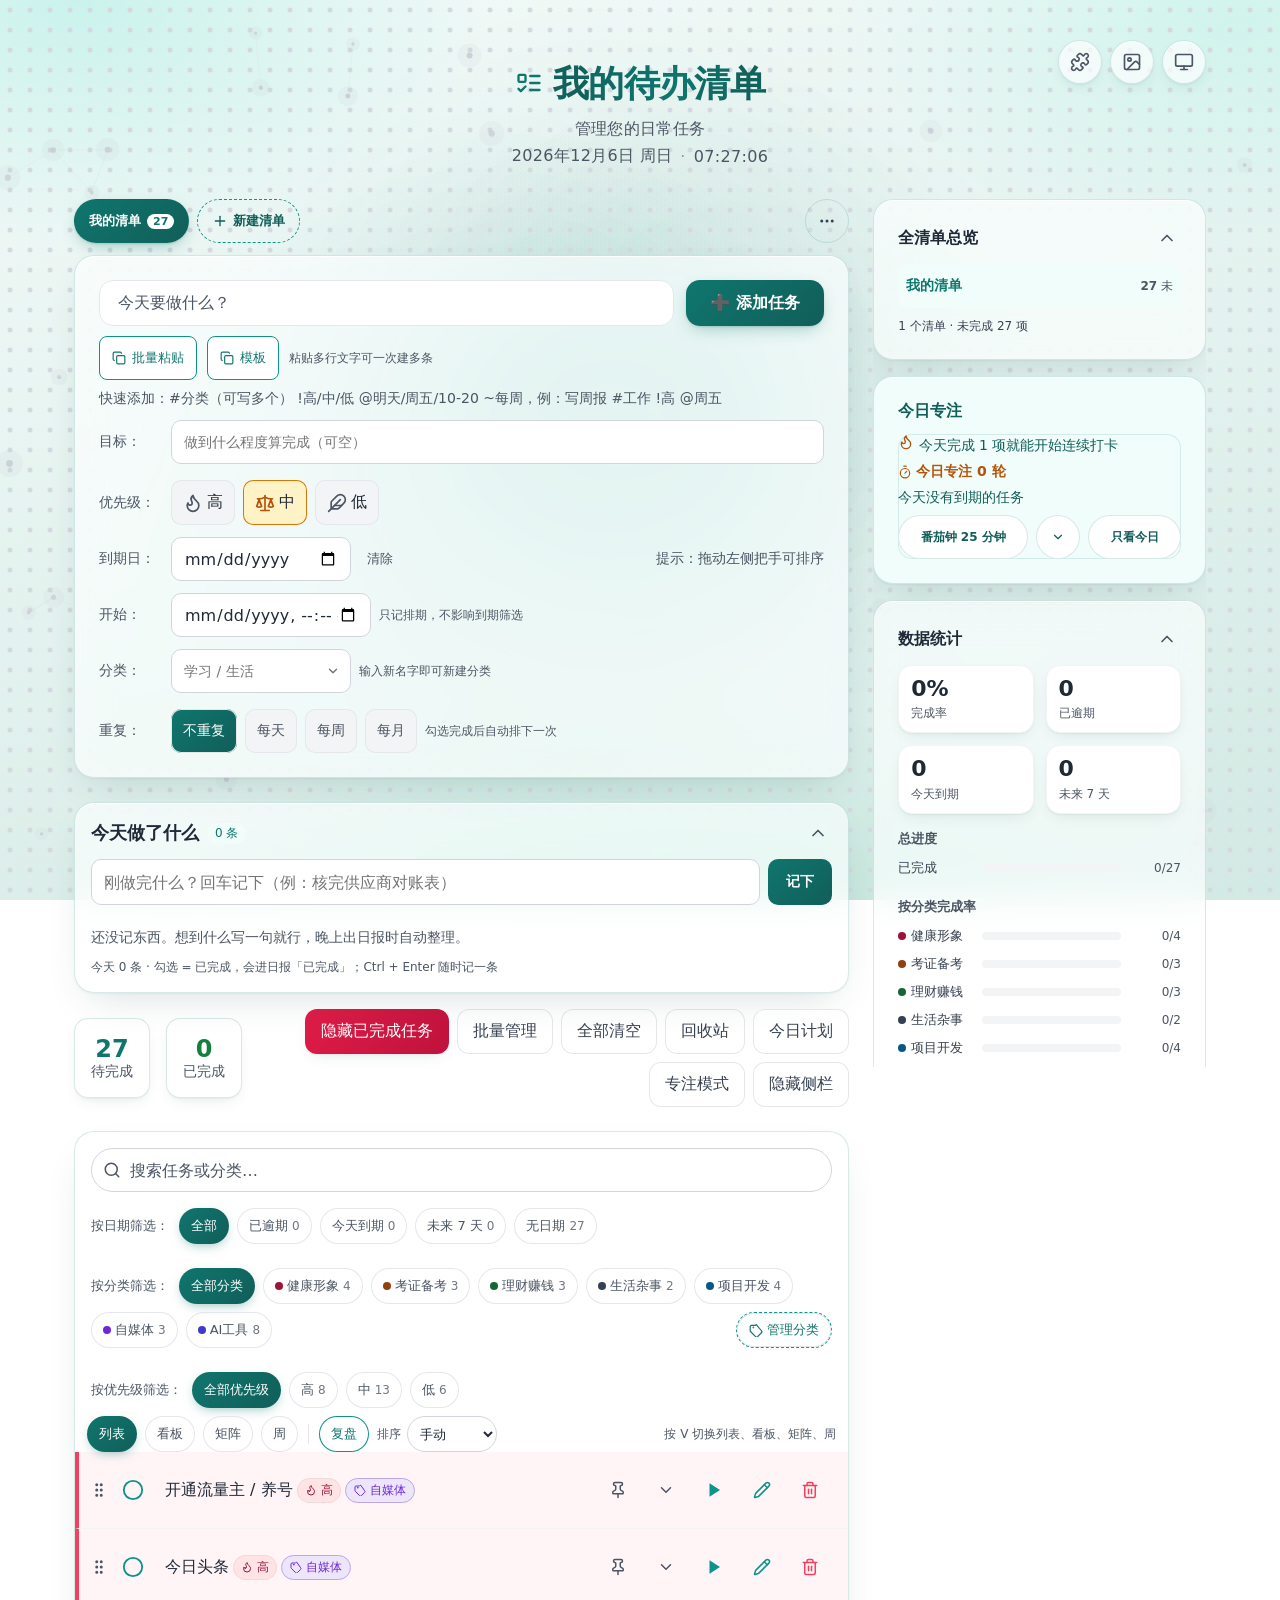
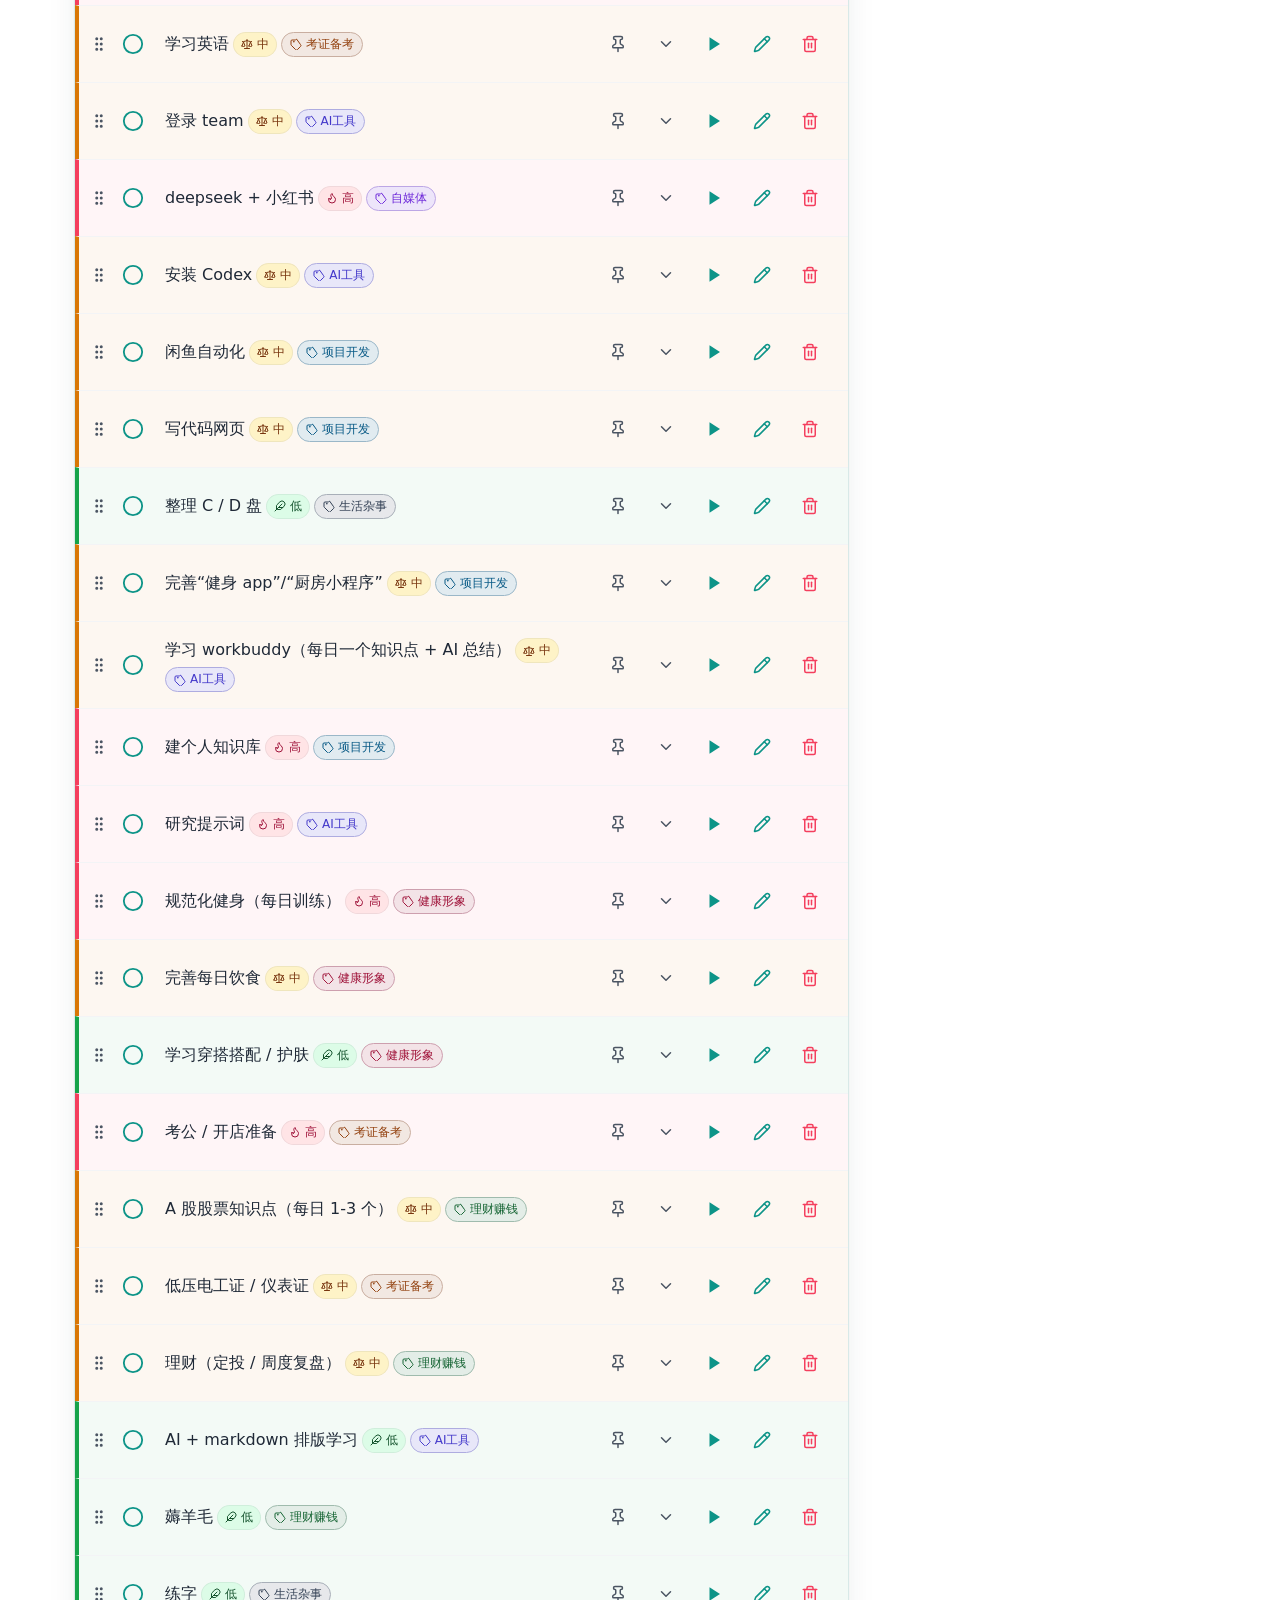
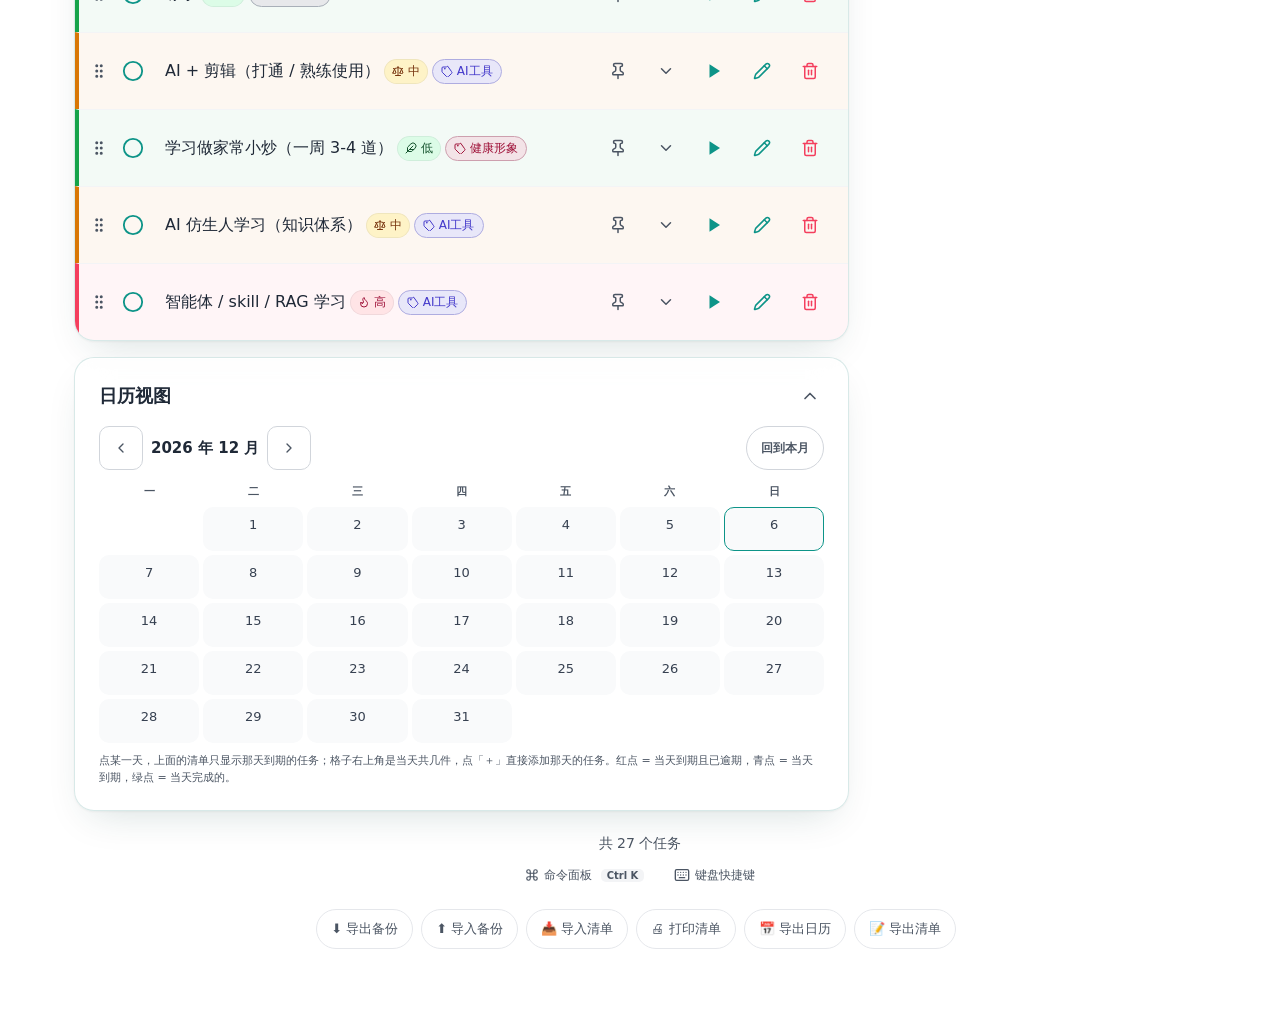
==== commit b9c08831: "Add files via upload 第四十一版：背景外观新增手势星云（拖动旋转 / 捏合缩放 / 双击闪光 + 面板开关），修面板字体与宽度" ====
--- a/index.html
+++ b/index.html
@@ -102,6 +102,10 @@
     /* 粒子层沿用点阵的 hot 档：它是 AA 探针已经验过的最暗/最亮那个点，
        粒子再怎么叠也只会落在底色与这颗点之间，不会造出新的最坏层 */
     --fx-ink: var(--dot-hot);
+    /* 星云墨色：两主题都比 --dot-hot 更深，压在点阵下面只会把玻璃底再压暗一点，
+       AA 的最差点仍是 --dot-hot 本身，不会因为星云造出新的下限 */
+    --neb-ink: #0d9488;
+    --neb-deep: #115e59;
   }
 
   [data-theme="dark"] {
@@ -173,6 +177,9 @@
     /* 深色点阵：文字是浅色，点只能往更亮的灰走（数值待 AA 复测） */
     --dot-base: #27272a;
     --dot-hot: #4a4a52;
+    /* 深色星云用比点阵 hot 更深的墨绿，叠上去只会让底更暗（浅色字更清楚） */
+    --neb-ink: #134e4a;
+    --neb-deep: #0b3b37;
   }
 
   /* ---------- 背景配色：每套配浅色 / 深色列两个版本，跟随主题走。光斑色取各套主色，基础渐变与旧版亮度一致 ---------- */
@@ -245,6 +252,19 @@
   .fx-layer canvas { display: block; width: 100%; height: 100%; }
 
   html[data-fx="0"] .fx-layer { display: none; }
+
+  /* ---------- 星云层：垫在点阵下面的一层雾，手势只改它的转角和缩放 ---------- */
+  .neb-layer {
+    position: fixed;
+    inset: 0;
+    z-index: -1;
+    pointer-events: none;
+    overflow: hidden;
+  }
+
+  .neb-layer canvas { display: block; width: 100%; height: 100%; }
+
+  html[data-neb="0"] .neb-layer { display: none; }
 
   /* ---------- 进场与滚动揭示：一条曲线、只播一次、不回退 ---------- */
   @keyframes fade-up {
@@ -399,7 +419,8 @@
     color: var(--gray-800);
   }
 
-  .head p { font-size: 14px; color: var(--gray-600); letter-spacing: .02em; }
+  /* 只认页头直属的副标题；面板挂在 .head 里，写成 .head p 会把面板内的 p 也放大 */
+  .head > p { font-size: 14px; color: var(--gray-600); letter-spacing: .02em; }
 
   .head-clock {
     display: flex;
@@ -1886,7 +1907,7 @@
     right: 0;
     z-index: 40;
     /* 定位包含块是只有两个按钮宽的 .head-tools，所以宽度按视口算，不能写 max-width:100% */
-    width: min(268px, calc(100vw - 32px));
+    width: min(320px, calc(100vw - 32px));
     padding: 14px;
     text-align: left;
     background: var(--surface);
@@ -1936,7 +1957,7 @@
 
   .bp-title { font-size: 11px; font-weight: 600; color: var(--text-muted); margin-bottom: 8px; }
 
-  .bp-grid { display: grid; grid-template-columns: repeat(4, 1fr); gap: 10px 8px; margin-bottom: 14px; }
+  .bp-grid { display: grid; grid-template-columns: repeat(4, 1fr); gap: 10px 8px; margin-bottom: 12px; }
 
   .sw { padding: 0; background: none; border: 0; border-radius: 10px; cursor: pointer; }
 
@@ -2026,7 +2047,7 @@
     display: flex;
     align-items: flex-start;
     gap: 6px;
-    margin-top: 12px;
+    margin-top: 10px;
     padding: 8px 10px;
     font-size: 11px;
     line-height: 1.5;
@@ -4826,7 +4847,7 @@
     body { padding: 40px max(24px, env(safe-area-inset-left, 0px)) calc(64px + env(safe-area-inset-bottom, 0px)) max(24px, env(safe-area-inset-right, 0px)); }
     .head { margin-bottom: 32px; padding-top: 20px; }
     .head h1 { font-size: 36px; }
-    .head p { font-size: 16px; }
+    .head > p { font-size: 16px; }
     .input-card { padding: 24px; margin-bottom: 24px; }
     .input-row { flex-direction: row; gap: 12px; }
     #add { min-height: 44px; }
@@ -4914,7 +4935,7 @@
   @media print {
     body { background: #fff !important; padding: 0; }
     body::before { display: none !important; }
-    .dot-grid, .fx-layer { display: none !important; }
+    .dot-grid, .fx-layer, .neb-layer { display: none !important; }
     /* 打印时可能正撞上进场半途，强制落到终态 */
     .head, .input-card, .list-card, .reveal { animation: none !important; opacity: 1 !important; transform: none !important; }
     .head, .input-card, .log-card, .toolbar, #calendar-card, #history, #stats, .side,
@@ -4967,6 +4988,7 @@
 </script>
 </head>
 <body>
+  <div id="neb-layer" class="neb-layer" aria-hidden="true"></div>
   <div id="dot-grid" class="dot-grid" aria-hidden="true"></div>
   <div id="fx-layer" class="fx-layer" aria-hidden="true"></div>
   <div class="wrap">
@@ -5008,6 +5030,14 @@
                 <p class="pl-desc">缓慢漂移的细光点，靠近时连成细线；减弱动效时静止。</p>
               </div>
               <button type="button" class="pl-sw on" id="fx-sw" aria-pressed="true">已开启</button>
+            </div>
+            <div class="pl-row">
+              <span class="pl-ic" id="neb-ico" aria-hidden="true"></span>
+              <div class="pl-main">
+                <div class="pl-name">手势星云</div>
+                <p class="pl-desc">青色雾团缓慢自转；拖动旋转、捏合缩放、双击闪光。</p>
+              </div>
+              <button type="button" class="pl-sw on" id="neb-sw" aria-pressed="true">已开启</button>
             </div>
           </div>
           <p class="bp-title">背景图片</p>
@@ -5633,6 +5663,7 @@
     image: '<rect width="18" height="18" x="3" y="3" rx="2" ry="2"/><circle cx="9" cy="9" r="2"/><path d="m21 15-3.086-3.086a2 2 0 0 0-2.828 0L6 21"/>',
     palette: '<circle cx="13.5" cy="6.5" r=".5" fill="currentColor"/><circle cx="17.5" cy="10.5" r=".5" fill="currentColor"/><circle cx="8.5" cy="7.5" r=".5" fill="currentColor"/><circle cx="6.5" cy="12.5" r=".5" fill="currentColor"/><path d="M12 2C6.5 2 2 6.5 2 12s4.5 10 10 10c.926 0 1.648-.746 1.648-1.688 0-.437-.18-.835-.437-1.125-.29-.289-.438-.652-.438-1.125a1.64 1.64 0 0 1 1.668-1.668h1.996c3.051 0 5.555-2.503 5.555-5.554C21.965 6.012 17.461 2 12 2z"/>',
     sparkles: '<path d="M9.937 15.5A2 2 0 0 0 8.5 14.063l-6.135-1.582a.5.5 0 0 1 0-.962L8.5 9.936A2 2 0 0 0 9.937 8.5l1.582-6.135a.5.5 0 0 1 .963 0L14.063 8.5A2 2 0 0 0 15.5 9.937l6.135 1.581a.5.5 0 0 1 0 .964L15.5 14.063a2 2 0 0 0-1.437 1.437l-1.582 6.135a.5.5 0 0 1-.963 0z"/><path d="M20 3v4"/><path d="M22 5h-4"/><path d="M4 17v2"/><path d="M5 18H3"/>',
+    nebula: '<circle cx="12" cy="12" r="3.2"/><path d="M12 2.6a9.4 9.4 0 1 0 9.4 9.4"/><path d="M12 7.2a4.8 4.8 0 1 0 4.8 4.8"/><circle cx="19.3" cy="5.4" r=".9" fill="currentColor" stroke="none"/><circle cx="4.4" cy="17.6" r=".9" fill="currentColor" stroke="none"/>',
     lock: '<rect width="18" height="11" x="3" y="11" rx="2" ry="2"/><path d="M7 11V7a5 5 0 0 1 10 0v4"/>',
     timer: '<line x1="10" x2="14" y1="2" y2="2"/><line x1="12" x2="15" y1="14" y2="11"/><circle cx="12" cy="14" r="8"/>',
     play: '<path d="m6 3 14 9-14 9z" fill="currentColor" stroke="none"/>',
@@ -5761,6 +5792,8 @@
   const bgClose = $('bg-close');
   const fxSw = $('fx-sw');
   const fxIco = $('fx-ico');
+  const nebSw = $('neb-sw');
+  const nebIco = $('neb-ico');
   const filters = $('filters');
   const tagFilters = $('tag-filters');
   const list = $('list');
@@ -6908,7 +6941,7 @@
   }
 
   function loadPrefs() {
-    const fallback = { hideCompleted: false, historyOpen: true, dateFilter: '', listFilter: 'all', tagFilter: 'all', statsOpen: true, theme: '', bg: 'mint', fx: true, focusToday: false, calOpen: true, dayFilter: '', pomoMin: 25, prioFilter: '', printUndone: false, printToday: false, tagColors: {}, view: 'list', sideCollapsed: false, sort: 'manual', reviewPeriod: 'day', logOpen: true, mxClosed: [], pluginsOff: [], smart: [], icsUndone: true, icsAll: true, expFmt: 'md', expScope: 'filter', ovOpen: true, hlOpen: true, impSkipDup: true, lastBackupAt: 0, lastBackupSig: '', weekShift: 0, planBudget: 60, plan: null, focusId: '' };
+    const fallback = { hideCompleted: false, historyOpen: true, dateFilter: '', listFilter: 'all', tagFilter: 'all', statsOpen: true, theme: '', bg: 'mint', fx: true, neb: true, focusToday: false, calOpen: true, dayFilter: '', pomoMin: 25, prioFilter: '', printUndone: false, printToday: false, tagColors: {}, view: 'list', sideCollapsed: false, sort: 'manual', reviewPeriod: 'day', logOpen: true, mxClosed: [], pluginsOff: [], smart: [], icsUndone: true, icsAll: true, expFmt: 'md', expScope: 'filter', ovOpen: true, hlOpen: true, impSkipDup: true, lastBackupAt: 0, lastBackupSig: '', weekShift: 0, planBudget: 60, plan: null, focusId: '' };
     try {
       const p = { ...fallback, ...(JSON.parse(localStorage.getItem(PREF)) || {}) };
       // 番茄钟时长 / 优先级筛选是后加的偏好，旧数据或被改坏的值在这里归一
@@ -6925,6 +6958,7 @@
       p.impSkipDup = p.impSkipDup !== false;
       // 粒子背景是外观开关：缺省开、只认显式 false，旧数据没有这个键就当作开
       p.fx = p.fx !== false;
+      p.neb = p.neb !== false;
       const lb = Number(p.lastBackupAt);
       p.lastBackupAt = Number.isFinite(lb) && lb > 0 ? lb : 0;
       if (typeof p.lastBackupSig !== 'string') p.lastBackupSig = '';
@@ -16093,6 +16127,15 @@
     fxSw.textContent = on ? '已开启' : '已关闭';
   }
 
+  // 星云层自己监听 html[data-neb]，这里的活和 applyFx 一样：只落属性 + 按钮文案
+  function applyNeb() {
+    const on = prefs.neb !== false;
+    document.documentElement.dataset.neb = on ? '1' : '0';
+    nebSw.classList.toggle('on', on);
+    nebSw.setAttribute('aria-pressed', String(on));
+    nebSw.textContent = on ? '已开启' : '已关闭';
+  }
+
   function bgMsg(text, isErr) {
     bgNoteText.textContent = text;
     bgNote.classList.toggle('err', !!isErr);
@@ -16183,6 +16226,12 @@
     applyFx();
   });
 
+  nebSw.addEventListener('click', () => {
+    prefs.neb = !(prefs.neb !== false);
+    save();
+    applyNeb();
+  });
+
   function openBgPanel(open) {
     bgPanel.hidden = !open;
     bgBtn.setAttribute('aria-expanded', String(open));
@@ -16256,6 +16305,7 @@
   bgPick.innerHTML = icon('image', 16) + '上传图片';
   bgClear.innerHTML = icon('trash', 16) + '清除图片';
   fxIco.innerHTML = icon('sparkles', 16);
+  nebIco.innerHTML = icon('nebula', 16);
   try {
     const stored = localStorage.getItem(BGIMG);
     if (stored && /^data:image\/(webp|png|jpeg);base64,[A-Za-z0-9+/=]+$/.test(stored)) bgImg = stored;
@@ -16265,6 +16315,7 @@
   applyTheme();
   applyBgImg();
   applyFx();
+  applyNeb();
 
   form.addEventListener('submit', (e) => {
     e.preventDefault();
@@ -16911,6 +16962,237 @@
   build();
   sync();
 })();
+
+/* ---- 手势星云：垫在点阵下面的一层雾团；移动跟随 / 拖动旋转 / 捏合缩放 / 双击闪光 ---- */
+(function () {
+  const host = document.getElementById('neb-layer');
+  if (!host) return;
+  const cvs = document.createElement('canvas');
+  host.appendChild(cvs);
+  const ctx = cvs.getContext && cvs.getContext('2d');
+  if (!ctx) { host.remove(); return; }
+
+  const de = document.documentElement;
+  const mq = window.matchMedia('(prefers-reduced-motion: reduce)');
+  const N_WISP = 7;
+  const SPIN = 0.03;            // rad/s：不碰它的时候自己慢慢转
+  let w = 0, h = 0, dpr = 1, raf = 0, last = 0, wisps = [];
+  // 读不到 CSS 变量时按主题退回对应的两档墨绿（都和点阵 hot 同色系、更暗）
+  const dark0 = de.dataset.theme === 'dark';
+  let ink = dark0 ? [19, 78, 74] : [13, 148, 136];
+  let deep = dark0 ? [11, 59, 55] : [17, 94, 89];
+  // mx/my 是指针目标位置（-0.5..0.5），px/py 是缓动后的实际值
+  const st = { ang: 0.6, spin: SPIN, scale: 1, want: 1, mx: 0, my: 0, px: 0, py: 0, burst: 0 };
+
+  const rgbOf = (v) => {
+    const m = /^#?([0-9a-f]{2})([0-9a-f]{2})([0-9a-f]{2})$/i.exec((v || '').trim());
+    return m ? [parseInt(m[1], 16), parseInt(m[2], 16), parseInt(m[3], 16)] : null;
+  };
+  function readColors() {
+    const cs = getComputedStyle(de);
+    ink = rgbOf(cs.getPropertyValue('--neb-ink')) || ink;
+    deep = rgbOf(cs.getPropertyValue('--neb-deep')) || deep;
+  }
+
+  function build() {
+    dpr = window.devicePixelRatio || 1;
+    w = host.clientWidth; h = host.clientHeight;
+    cvs.width = Math.round(w * dpr);
+    cvs.height = Math.round(h * dpr);
+    ctx.setTransform(dpr, 0, 0, dpr, 0, 0);
+    wisps = [];
+    for (let i = 0; i < N_WISP; i++) {
+      wisps.push({
+        a: i / N_WISP * Math.PI * 2 + Math.random() * 0.6,   // 在轨道上的方位
+        orb: 0.1 + Math.random() * 0.2,                      // 轨道半径（相对短边）
+        size: 0.24 + Math.random() * 0.2,                    // 雾团半径（相对短边）
+        alpha: 0.045 + Math.random() * 0.04,
+        ph: Math.random() * Math.PI * 2,
+        light: i % 2 === 0,                                  // 深浅交替，团与团才有层次
+      });
+    }
+  }
+
+  function paint(now) {
+    if (!w || !h) return;
+    ctx.clearRect(0, 0, w, h);
+    const m = Math.min(w, h);
+    const cx = w / 2 + st.px * m * 0.05;
+    const cy = h * 0.46 + st.py * m * 0.04;
+    const sc = st.scale * (1 + st.burst * 0.06);
+    for (const s of wisps) {
+      const breathe = 0.75 + Math.sin(now / 5200 + s.ph) * 0.25;
+      const a = Math.min(0.13, s.alpha * breathe * (1 + st.burst * 1.5));
+      const ang = st.ang + s.a + Math.sin(now / 9000 + s.ph) * 0.06;
+      const ox = cx + Math.cos(ang) * s.orb * m;
+      const oy = cy + Math.sin(ang) * s.orb * m * 0.62;
+      const r = s.size * m * sc;
+      const c = s.light ? ink : deep;
+      const base = 'rgba(' + c[0] + ',' + c[1] + ',' + c[2] + ',';
+      const g = ctx.createRadialGradient(ox, oy, 0, ox, oy, r);
+      g.addColorStop(0, base + a.toFixed(3) + ')');
+      g.addColorStop(0.55, base + (a * 0.45).toFixed(3) + ')');
+      g.addColorStop(1, base + '0)');
+      ctx.fillStyle = g;
+      ctx.beginPath();
+      ctx.arc(ox, oy, r, 0, Math.PI * 2);
+      ctx.fill();
+    }
+  }
+
+  function step(dt) {
+    st.px += (st.mx - st.px) * 0.06;
+    st.py += (st.my - st.py) * 0.06;
+    st.scale += (st.want - st.scale) * 0.1;
+    st.ang += st.spin * dt;
+    st.spin += (SPIN - st.spin) * 0.05;     // 松手后带一点惯性回到自转
+    if (st.burst > 0) st.burst = Math.max(0, st.burst - dt * 1.6);
+  }
+
+  const enabled = () => de.dataset.neb !== '0';
+
+  function stop() {
+    if (raf) cancelAnimationFrame(raf);
+    raf = 0;
+    last = 0;
+  }
+
+  function frame(now) {
+    raf = requestAnimationFrame(frame);
+    if (!last) last = now;
+    const dt = now - last;
+    if (dt < 33) return;                   // 30fps 够了，雾团不需要跟手
+    last = now;
+    step(Math.min(0.08, dt / 1000));
+    paint(now);
+  }
+
+  function wake() {
+    if (raf || !w || mq.matches || document.hidden || !enabled()) return;
+    last = 0;
+    raf = requestAnimationFrame(frame);
+  }
+
+  function sync() {
+    if (!enabled() || document.hidden) { stop(); return; }
+    if (!w || !h || host.clientWidth !== w) build();
+    readColors();
+    if (mq.matches) { stop(); paint(performance.now()); return; }
+    if (!raf) { last = 0; raf = requestAnimationFrame(frame); }
+  }
+
+  // 按钮 / 输入框 / 文字上的手势照旧交给控件和选字，星云只接「空白处」
+  const BLOCK = 'p, li, h1, h2, h3, h4, h5, h6, span, code, pre, blockquote, td, th, dt, dd, time, small, strong, em, b, i, a, button, input, textarea, select, label, summary, [contenteditable=""], [contenteditable="true"]';
+  const isBlocked = (el) => !!(el && el.closest && el.closest(BLOCK));
+  const pts = new Map();
+  let drag = null, pinch = null, tapAt = 0, tapX = 0, tapY = 0;
+
+  window.addEventListener('mousemove', (e) => {
+    st.mx = e.clientX / Math.max(1, window.innerWidth) - 0.5;
+    st.my = e.clientY / Math.max(1, window.innerHeight) - 0.5;
+  }, { passive: true });
+
+  // 拖动旋转：只接没被别处 preventDefault 的按下（看板 / 周视图 / 计划条自己有拖拽）
+  document.addEventListener('pointerdown', (e) => {
+    if (!enabled() || mq.matches || e.defaultPrevented) return;
+    if (e.pointerType === 'touch') {
+      pts.set(e.pointerId, { x: e.clientX, y: e.clientY });
+      if (pts.size === 2) {
+        const [a, b] = [...pts.values()];
+        pinch = { d: Math.max(24, Math.hypot(a.x - b.x, a.y - b.y)), base: st.want };
+      } else if (pts.size === 1 && !isBlocked(e.target)) {
+        const now = performance.now();
+        if (now - tapAt < 320 && Math.hypot(e.clientX - tapX, e.clientY - tapY) < 28) {
+          st.burst = 1;
+          tapAt = 0;
+        } else {
+          tapAt = now; tapX = e.clientX; tapY = e.clientY;
+        }
+      }
+      return;
+    }
+    if (e.pointerType !== 'mouse' || e.button !== 0 || isBlocked(e.target)) return;
+    drag = { x: e.clientX, y: e.clientY, ang: st.ang, moved: false };
+  });
+
+  document.addEventListener('pointermove', (e) => {
+    if (e.pointerType === 'touch') {
+      if (!pts.has(e.pointerId)) return;
+      pts.set(e.pointerId, { x: e.clientX, y: e.clientY });
+      if (pinch && pts.size === 2) {
+        const [a, b] = [...pts.values()];
+        const d = Math.max(24, Math.hypot(a.x - b.x, a.y - b.y));
+        st.want = Math.min(1.9, Math.max(0.6, pinch.base * d / pinch.d));
+        wake();
+      }
+      return;
+    }
+    if (!drag) return;
+    const dx = e.clientX - drag.x;
+    if (!drag.moved) {
+      if (Math.abs(dx) + Math.abs(e.clientY - drag.y) < 6) return;
+      // 从空白处按下来也可能顺着扫出一段选区：清掉它，拖完再恢复选字
+      const sel = window.getSelection && window.getSelection();
+      if (sel) sel.removeAllRanges();
+      de.style.userSelect = 'none';
+      drag.moved = true;
+    }
+    st.ang = drag.ang + dx * 0.004;
+    st.spin = Math.max(-2.4, Math.min(2.4, dx * 0.02));
+    wake();
+  }, { passive: true });
+
+  const endPtr = (e) => {
+    if (e.pointerType === 'touch') {
+      pts.delete(e.pointerId);
+      if (pts.size < 2) pinch = null;
+      return;
+    }
+    if (drag && drag.moved) de.style.userSelect = '';
+    drag = null;
+  };
+  document.addEventListener('pointerup', endPtr);
+  document.addEventListener('pointercancel', endPtr);
+  window.addEventListener('blur', () => { if (drag && drag.moved) de.style.userSelect = ''; drag = null; });
+
+  document.addEventListener('dblclick', (e) => {
+    if (!enabled() || mq.matches || isBlocked(e.target)) return;
+    st.burst = 1;
+    wake();
+  });
+
+  // 触控板的两指捏合就是带 ctrl 的滚轮；普通滚轮不接，页面照常滚
+  window.addEventListener('wheel', (e) => {
+    if (!e.ctrlKey || !enabled() || mq.matches) return;
+    e.preventDefault();
+    st.want = Math.min(1.9, Math.max(0.6, st.want * Math.exp(-e.deltaY * 0.0018)));
+    wake();
+  }, { passive: false });
+
+  let rt = 0;
+  window.addEventListener('resize', () => {
+    clearTimeout(rt);
+    rt = setTimeout(() => { build(); sync(); }, 150);
+  });
+
+  document.addEventListener('visibilitychange', sync);
+  if (mq.addEventListener) mq.addEventListener('change', sync);
+
+  // 关掉时这层是 display:none，clientWidth 会是 0；等样式落定再量
+  if (window.MutationObserver) {
+    new MutationObserver(() => {
+      requestAnimationFrame(() => {
+        if (!enabled()) { stop(); return; }
+        if (!host.clientWidth || host.clientWidth !== w) build();
+        sync();
+      });
+    }).observe(de, { attributes: true, attributeFilter: ['data-neb', 'data-theme'] });
+  }
+
+  readColors();
+  build();
+  sync();
+})();
 </script>
 </body>
 </html>
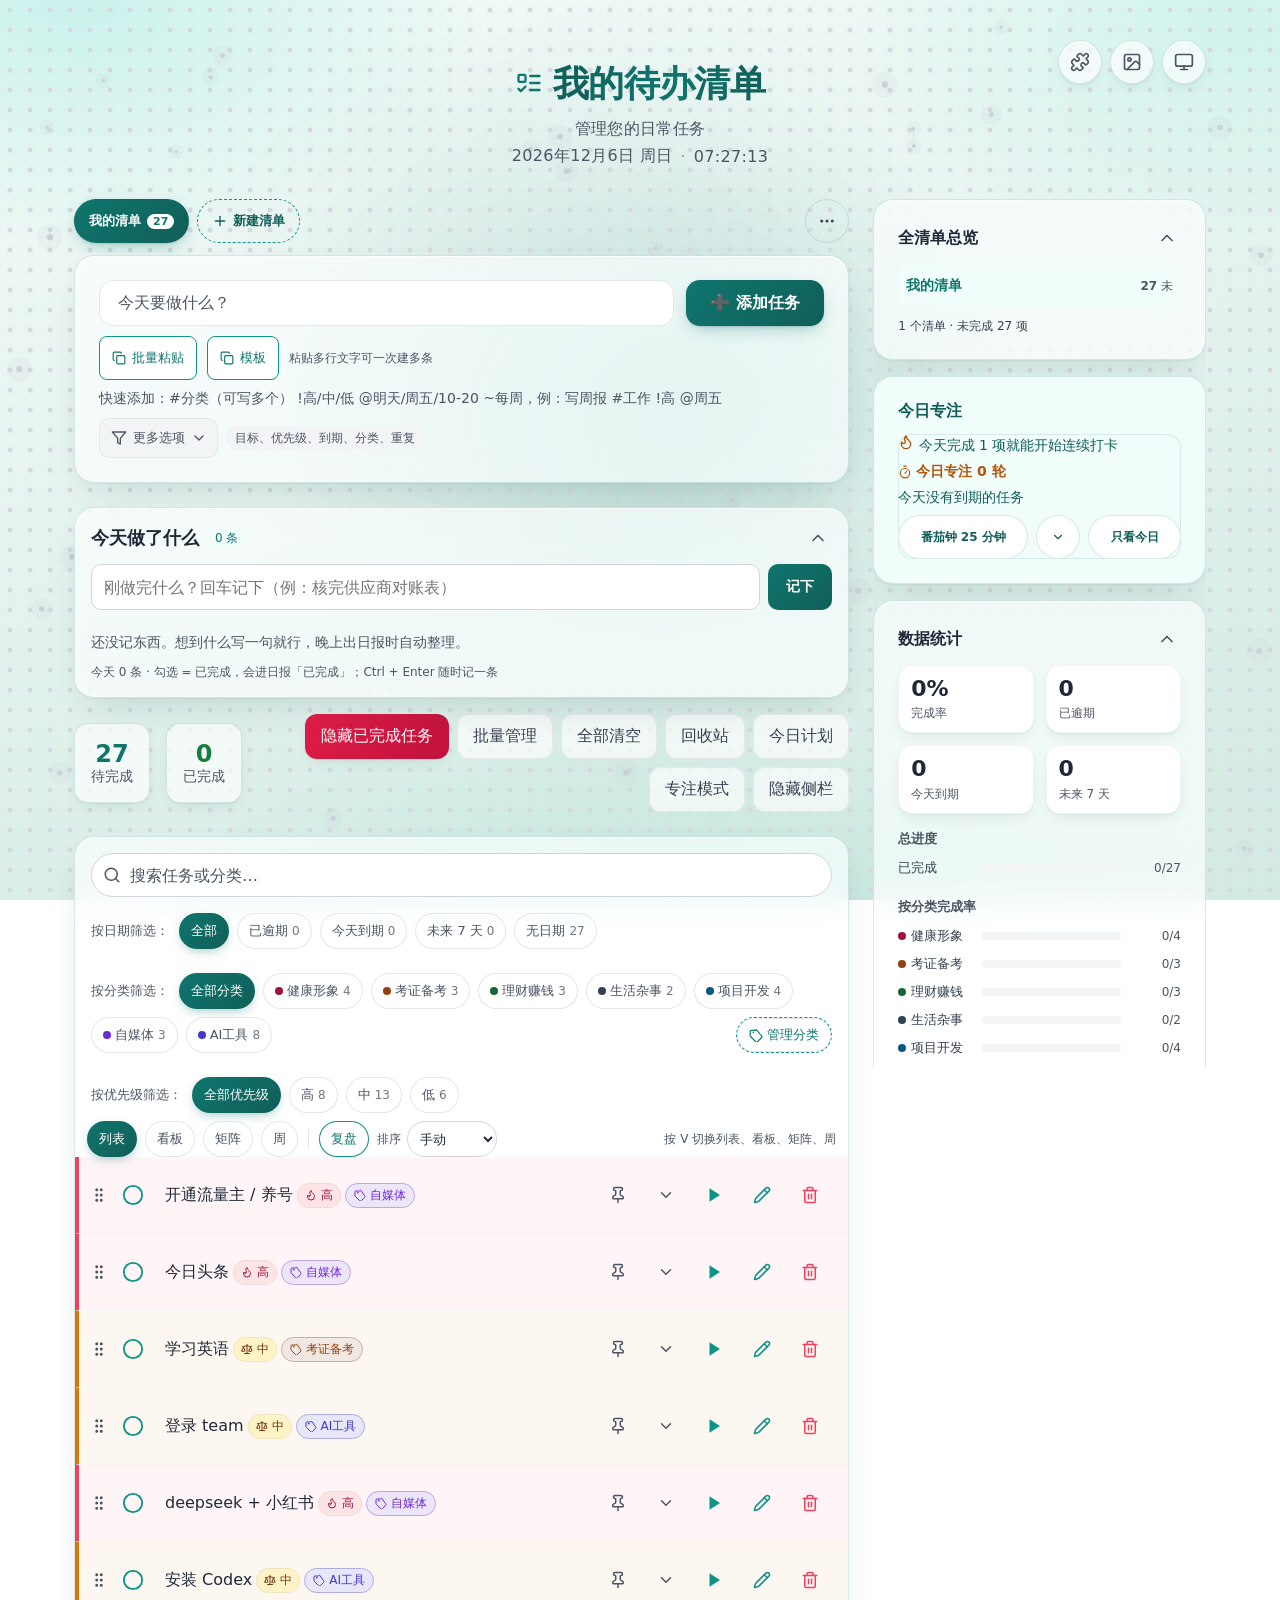
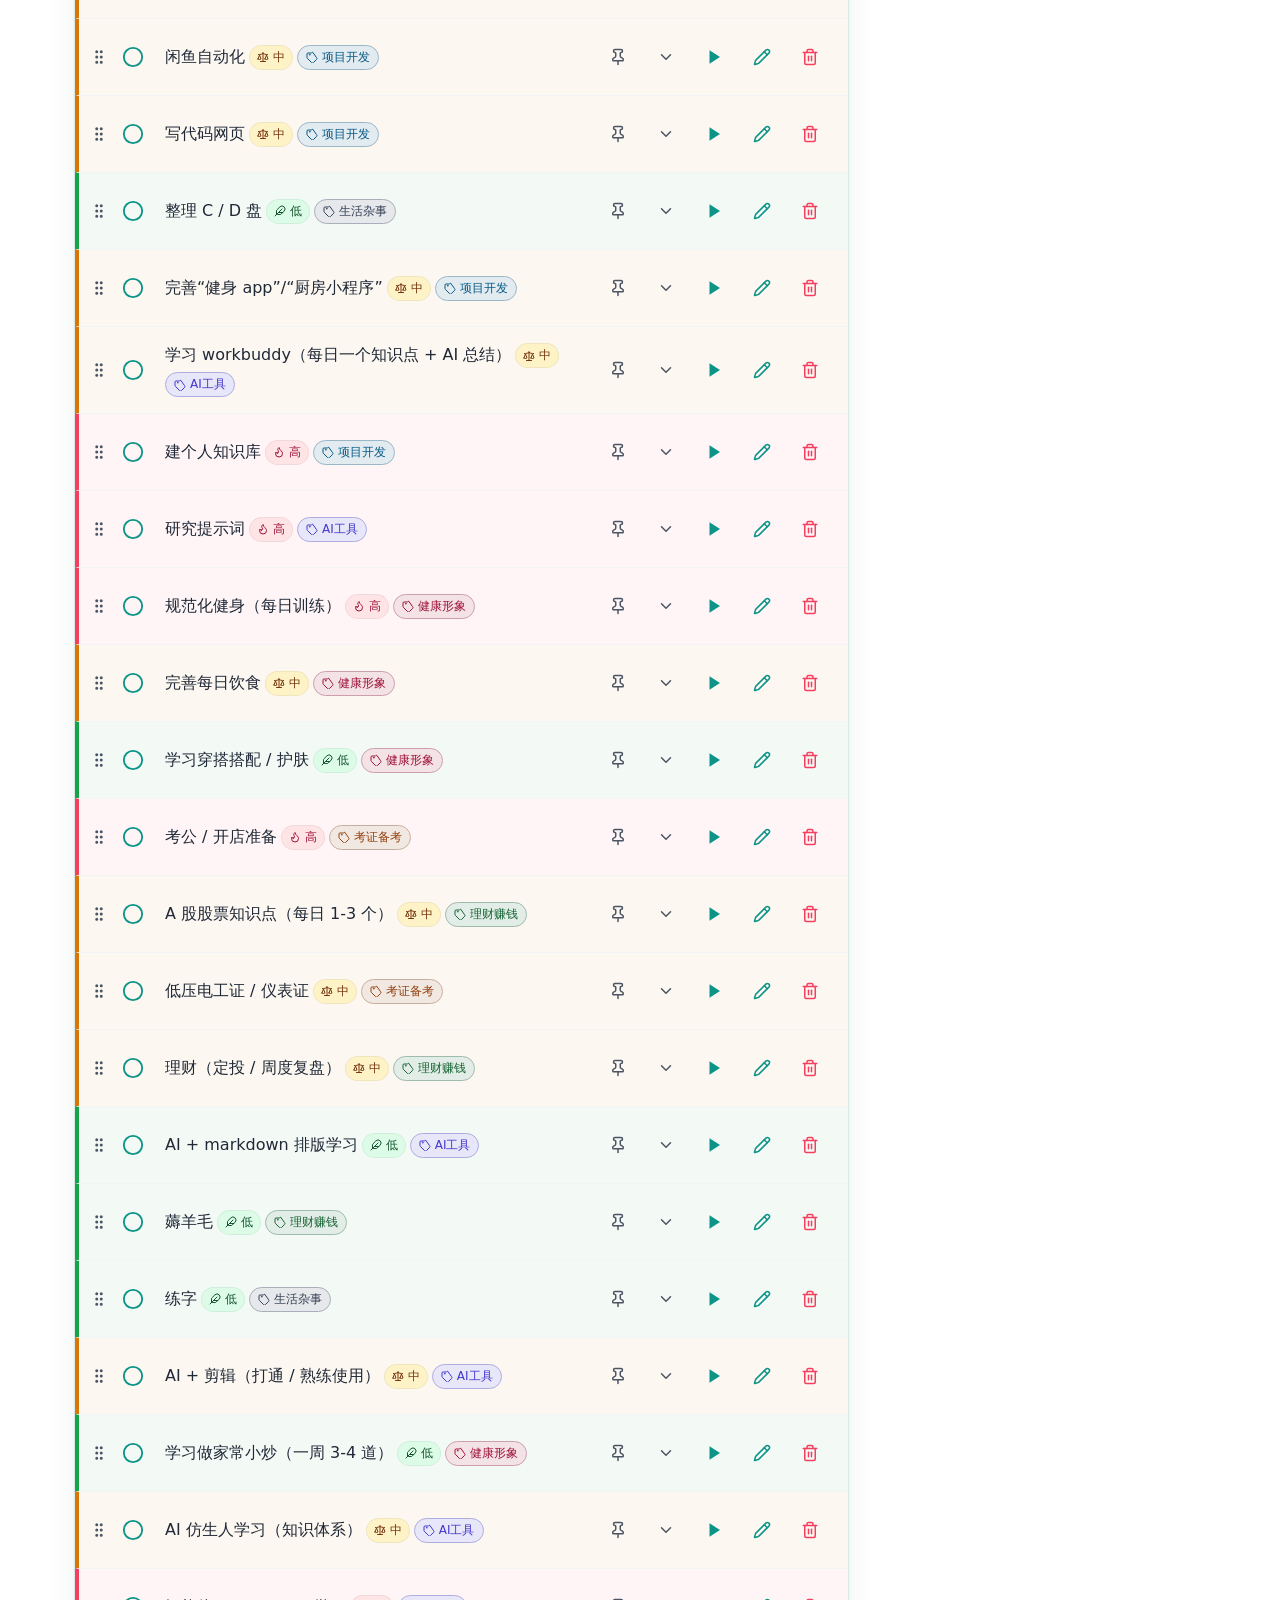
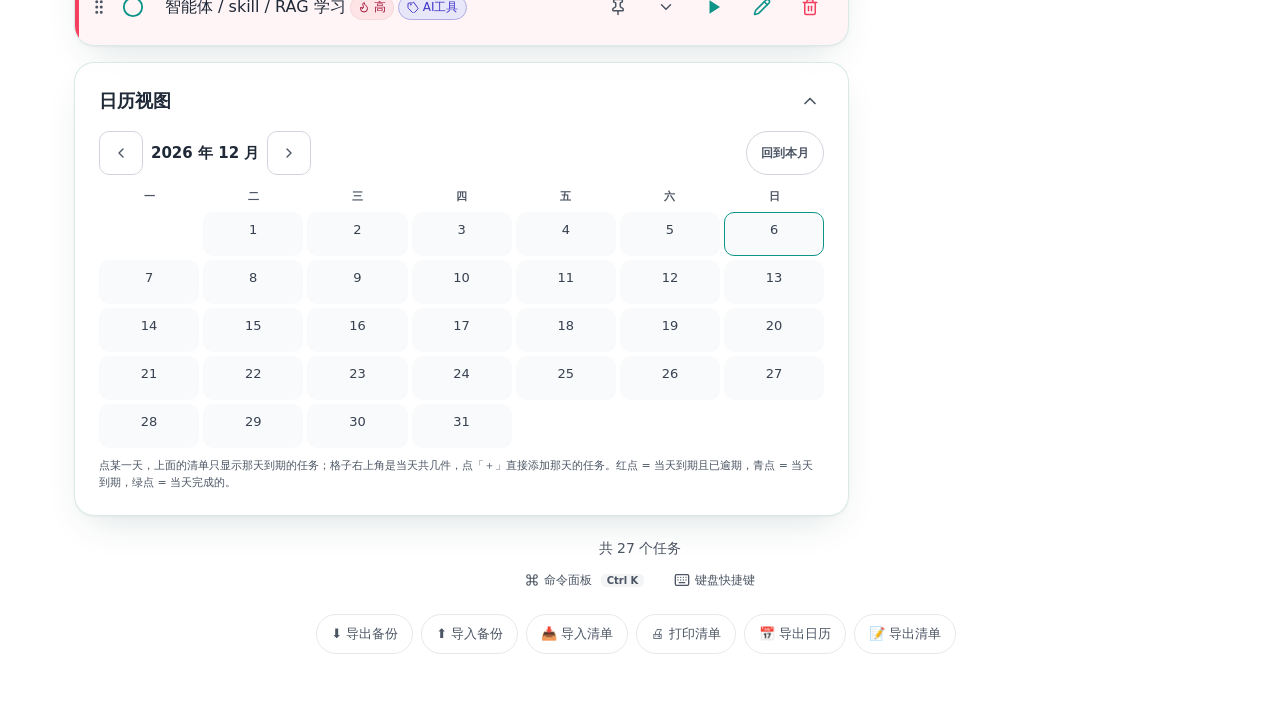
==== commit 32ac82de: "第四十二版：录入卡新增「更多选项」折叠与实时摘要，手机工具条两列 / 筛选横滑" ====
--- a/index.html
+++ b/index.html
@@ -2764,6 +2764,62 @@
     font-weight: 500;
   }
 
+  /* ---------- 更多选项：高级录入项折叠 ---------- */
+  .adv-bar {
+    display: flex;
+    flex-wrap: wrap;
+    align-items: center;
+    gap: 8px;
+    margin-top: 10px;
+  }
+
+  .adv-toggle {
+    display: inline-flex;
+    align-items: center;
+    gap: 6px;
+    min-height: 40px;
+    padding: 7px 11px 7px 12px;
+    border-radius: 10px;
+    font-size: 13px;
+    font-weight: 500;
+    color: var(--gray-600);
+    background: var(--gray-100);
+    box-shadow: inset 0 0 0 1px var(--gray-200);
+    transition: background-color .16s ease, color .16s ease, box-shadow .16s ease;
+  }
+
+  .adv-toggle:hover { background: var(--gray-200); color: var(--gray-800); }
+
+  .adv-toggle[aria-expanded="true"] {
+    color: var(--teal-700);
+    background: var(--teal-50);
+    box-shadow: inset 0 0 0 1px rgba(13, 148, 136, .35);
+  }
+
+  .adv-ico, .adv-chev { display: flex; align-items: center; }
+  .adv-chev { transition: transform .2s ease; }
+  .adv-toggle[aria-expanded="true"] .adv-chev { transform: rotate(180deg); }
+
+  .adv-sum { display: flex; flex-wrap: wrap; gap: 6px; min-width: 0; }
+
+  .adv-chip {
+    font-size: 12px;
+    line-height: 20px;
+    padding: 2px 9px;
+    border-radius: 999px;
+    color: var(--teal-700);
+    background: var(--teal-50);
+  }
+
+  .adv-chip.muted { color: var(--text-muted); background: var(--gray-100); }
+
+  /* 展开时逐项落进来，方向与卡片进场一致；减弱动效由全站那条规则统一关掉 */
+  .adv-fields { animation: adv-in .18s var(--ease-enter); }
+
+  @keyframes adv-in {
+    from { opacity: 0; transform: translateY(-4px); }
+  }
+
   /* ---------- 批量粘贴 ---------- */
   .bulk-bar {
     display: flex;
@@ -4833,6 +4889,29 @@
   }
 
   .undo-bar .u-btn:hover { background: var(--gray-100); }
+
+  @media (max-width: 639px) {
+    /* 窄屏：整理按钮两列排布，筛选条改成单行横滑，把纵向空间让给任务 */
+    .tool-actions { display: grid; grid-template-columns: 1fr 1fr; }
+    .tool-actions > * { min-width: 0; }
+    .tool-actions .tbtn, .tool-actions .plan-wrap { width: 100%; }
+    .plan-wrap > .tbtn { width: 100%; }
+    /* 计划按钮横跨两列：弹层按 right:0 展开时也留在视口内 */
+    #plan-wrap { grid-column: 1 / -1; }
+
+    .filter-bar,
+    .view-bar {
+      flex-wrap: nowrap;
+      overflow-x: auto;
+      overscroll-behavior-x: contain;
+      scrollbar-width: none;
+      -webkit-overflow-scrolling: touch;
+    }
+    .filter-bar::-webkit-scrollbar,
+    .view-bar::-webkit-scrollbar { display: none; }
+    .filter-bar > *,
+    .view-bar > * { flex: none; }
+  }
 
   @media (min-width: 640px) {
     .detail { padding-left: 60px; margin: 0 16px; }
@@ -5090,35 +5169,45 @@
         </div>
       </div>
       <div id="quick-hint" class="quick-hint" role="status" aria-live="polite"></div>
-      <div class="due-row goal-row">
-        <span class="prio-label">目标：</span>
-        <input id="new-goal" class="goal-input" type="text" maxlength="120" placeholder="做到什么程度算完成（可空）" aria-label="目标要求">
+      <div class="adv-bar">
+        <button type="button" class="adv-toggle" id="adv-toggle" aria-expanded="false" aria-controls="adv-fields">
+          <span class="adv-ico" id="adv-ico" aria-hidden="true"></span>
+          <span id="adv-lbl">更多选项</span>
+          <span class="adv-chev" id="adv-chev" aria-hidden="true"></span>
+        </button>
+        <span class="adv-sum" id="adv-sum"></span>
       </div>
-      <div class="prio-row">
-        <span class="prio-label">优先级：</span>
-        <div class="prio-btns" id="prio-btns"></div>
-      </div>
-      <div class="due-row">
-        <span class="prio-label">到期日：</span>
-        <input type="date" id="new-due" class="date-input">
-        <button type="button" id="new-due-clear" class="due-clear">清除</button>
-        <span class="prio-label" style="margin-left:auto" id="drag-hint">提示：拖动左侧把手可排序</span>
-      </div>
-      <div class="due-row">
-        <span class="prio-label">开始：</span>
-        <input type="datetime-local" id="new-start" class="date-input start-input" aria-label="开始时间（可空）">
-        <span class="tag-hint">只记排期，不影响到期筛选</span>
-      </div>
-      <div class="due-row tag-row">
-        <span class="prio-label">分类：</span>
-        <input type="text" id="new-tag" class="tag-input" list="tag-list" maxlength="12" placeholder="学习 / 生活">
-        <datalist id="tag-list"></datalist>
-        <span class="tag-hint">输入新名字即可新建分类</span>
-      </div>
-      <div class="prio-row">
-        <span class="prio-label">重复：</span>
-        <div class="prio-btns" id="rep-btns"></div>
-        <span class="tag-hint">勾选完成后自动排下一次</span>
+      <div class="adv-fields" id="adv-fields" hidden>
+        <div class="due-row goal-row">
+          <span class="prio-label">目标：</span>
+          <input id="new-goal" class="goal-input" type="text" maxlength="120" placeholder="做到什么程度算完成（可空）" aria-label="目标要求">
+        </div>
+        <div class="prio-row">
+          <span class="prio-label">优先级：</span>
+          <div class="prio-btns" id="prio-btns"></div>
+        </div>
+        <div class="due-row">
+          <span class="prio-label">到期日：</span>
+          <input type="date" id="new-due" class="date-input">
+          <button type="button" id="new-due-clear" class="due-clear">清除</button>
+          <span class="prio-label" style="margin-left:auto" id="drag-hint">提示：拖动左侧把手可排序</span>
+        </div>
+        <div class="due-row">
+          <span class="prio-label">开始：</span>
+          <input type="datetime-local" id="new-start" class="date-input start-input" aria-label="开始时间（可空）">
+          <span class="tag-hint">只记排期，不影响到期筛选</span>
+        </div>
+        <div class="due-row tag-row">
+          <span class="prio-label">分类：</span>
+          <input type="text" id="new-tag" class="tag-input" list="tag-list" maxlength="12" placeholder="学习 / 生活">
+          <datalist id="tag-list"></datalist>
+          <span class="tag-hint">输入新名字即可新建分类</span>
+        </div>
+        <div class="prio-row">
+          <span class="prio-label">重复：</span>
+          <div class="prio-btns" id="rep-btns"></div>
+          <span class="tag-hint">勾选完成后自动排下一次</span>
+        </div>
       </div>
     </section>
 
@@ -5755,6 +5844,12 @@
   const newStart = $('new-start');
   const newGoal = $('new-goal');
   const newTag = $('new-tag');
+  const advToggle = $('adv-toggle');
+  const advFields = $('adv-fields');
+  const advSum = $('adv-sum');
+  const advIco = $('adv-ico');
+  const advChev = $('adv-chev');
+  const advLbl = $('adv-lbl');
   const logCard = $('log-card');
   const logForm = $('log-form');
   const logBody = $('log-body');
@@ -6941,7 +7036,7 @@
   }
 
   function loadPrefs() {
-    const fallback = { hideCompleted: false, historyOpen: true, dateFilter: '', listFilter: 'all', tagFilter: 'all', statsOpen: true, theme: '', bg: 'mint', fx: true, neb: true, focusToday: false, calOpen: true, dayFilter: '', pomoMin: 25, prioFilter: '', printUndone: false, printToday: false, tagColors: {}, view: 'list', sideCollapsed: false, sort: 'manual', reviewPeriod: 'day', logOpen: true, mxClosed: [], pluginsOff: [], smart: [], icsUndone: true, icsAll: true, expFmt: 'md', expScope: 'filter', ovOpen: true, hlOpen: true, impSkipDup: true, lastBackupAt: 0, lastBackupSig: '', weekShift: 0, planBudget: 60, plan: null, focusId: '' };
+    const fallback = { hideCompleted: false, historyOpen: true, dateFilter: '', listFilter: 'all', tagFilter: 'all', statsOpen: true, theme: '', bg: 'mint', fx: true, neb: true, focusToday: false, calOpen: true, dayFilter: '', pomoMin: 25, prioFilter: '', printUndone: false, printToday: false, tagColors: {}, view: 'list', sideCollapsed: false, sort: 'manual', reviewPeriod: 'day', logOpen: true, mxClosed: [], pluginsOff: [], smart: [], icsUndone: true, icsAll: true, expFmt: 'md', expScope: 'filter', ovOpen: true, hlOpen: true, impSkipDup: true, lastBackupAt: 0, lastBackupSig: '', weekShift: 0, planBudget: 60, plan: null, focusId: '', advOpen: false };
     try {
       const p = { ...fallback, ...(JSON.parse(localStorage.getItem(PREF)) || {}) };
       // 番茄钟时长 / 优先级筛选是后加的偏好，旧数据或被改坏的值在这里归一
@@ -6959,6 +7054,8 @@
       // 粒子背景是外观开关：缺省开、只认显式 false，旧数据没有这个键就当作开
       p.fx = p.fx !== false;
       p.neb = p.neb !== false;
+      // 更多选项默认收起：只认显式 true，旧数据没有这个键就留在收起状态
+      p.advOpen = p.advOpen === true;
       const lb = Number(p.lastBackupAt);
       p.lastBackupAt = Number.isFinite(lb) && lb > 0 ? lb : 0;
       if (typeof p.lastBackupSig !== 'string') p.lastBackupSig = '';
@@ -7826,6 +7923,55 @@
     }
   }
 
+  // ---------- 更多选项：高级字段折叠 ----------
+  function shortDay(v) {
+    const m = /^(\d{4})-(\d{2})-(\d{2})$/.exec(String(v || ''));
+    return m ? (+m[2]) + '/' + (+m[3]) : '';
+  }
+
+  function advBits() {
+    const bits = [];
+    const goal = newGoal.value.trim();
+    if (goal) bits.push('目标 ' + (goal.length > 8 ? goal.slice(0, 8) + '…' : goal));
+    if (newPriority !== 'mid') bits.push(LEVELS[newPriority].label + '优先');
+    if (newDue.value) bits.push('到期 ' + shortDay(newDue.value));
+    if (newStart.value) {
+      const d = shortDay(newStart.value.slice(0, 10));
+      const t = newStart.value.slice(11, 16);
+      bits.push('开始 ' + (d ? (t ? d + ' ' + t : d) : '已设'));
+    }
+    if (newTag.value.trim()) bits.push('#' + newTag.value.trim());
+    if (newRepeat) bits.push(REPEAT_LABEL[newRepeat]);
+    return bits;
+  }
+
+  function renderAdvSum() {
+    const open = !advFields.hidden;
+    advLbl.textContent = open ? '收起选项' : '更多选项';
+    advToggle.setAttribute('aria-expanded', String(open));
+    advSum.textContent = '';
+    if (open) return;
+    const bits = advBits();
+    if (!bits.length) {
+      const tip = document.createElement('span');
+      tip.className = 'adv-chip muted';
+      tip.textContent = '目标、优先级、到期、分类、重复';
+      advSum.append(tip);
+      return;
+    }
+    for (const b of bits) {
+      const chip = document.createElement('span');
+      chip.className = 'adv-chip';
+      chip.textContent = b;
+      advSum.append(chip);
+    }
+  }
+
+  function applyAdv() {
+    advFields.hidden = !prefs.advOpen;
+    renderAdvSum();
+  }
+
   function renderFilters() {
     filters.hidden = tasks.length === 0;    filters.textContent = '';
     if (!tasks.length) return;
@@ -7931,6 +8077,7 @@
       b.addEventListener('click', () => {
         prefs.tagFilter = it.key;
         if (it.key !== 'all' && it.key !== '') newTag.value = it.key;   // 只有真分类名才预填进输入框
+        renderAdvSum();
         save();
         render();
       });
@@ -13715,6 +13862,7 @@
     newGoal.value = '';
     newStart.value = '';
     renderQuickHint();
+    renderAdvSum();
     input.focus();
   }
 
@@ -14417,6 +14565,7 @@
   // 从日历跳过来添加：填好日期、高亮输入卡片、聚焦输入框
   function openAddFor(day) {
     newDue.value = day;
+    renderAdvSum();
     const card = document.querySelector('.input-card');
     card.classList.add('flash');
     setTimeout(() => card.classList.remove('flash'), 1300);
@@ -16465,8 +16614,20 @@
 
   $('new-due-clear').addEventListener('click', () => {
     newDue.value = '';
+    renderAdvSum();
     input.focus();
   });
+
+  advToggle.addEventListener('click', () => {
+    prefs.advOpen = advFields.hidden;
+    save();
+    applyAdv();
+  });
+
+  for (const el of [newGoal, newDue, newStart, newTag]) {
+    el.addEventListener('input', renderAdvSum);
+    el.addEventListener('change', renderAdvSum);
+  }
 
   histDate.addEventListener('change', () => {
     prefs.dateFilter = histDate.value;
@@ -16543,6 +16704,9 @@
     if (e.key === 'Escape' && !tplBox.hidden) closeTpl();
   });
 
+  advIco.innerHTML = icon('filter', 16);
+  advChev.innerHTML = icon('chevronDown', 16);
+  applyAdv();
   renderPrioPicker();
   renderRepPicker();
   renderQuickHint();
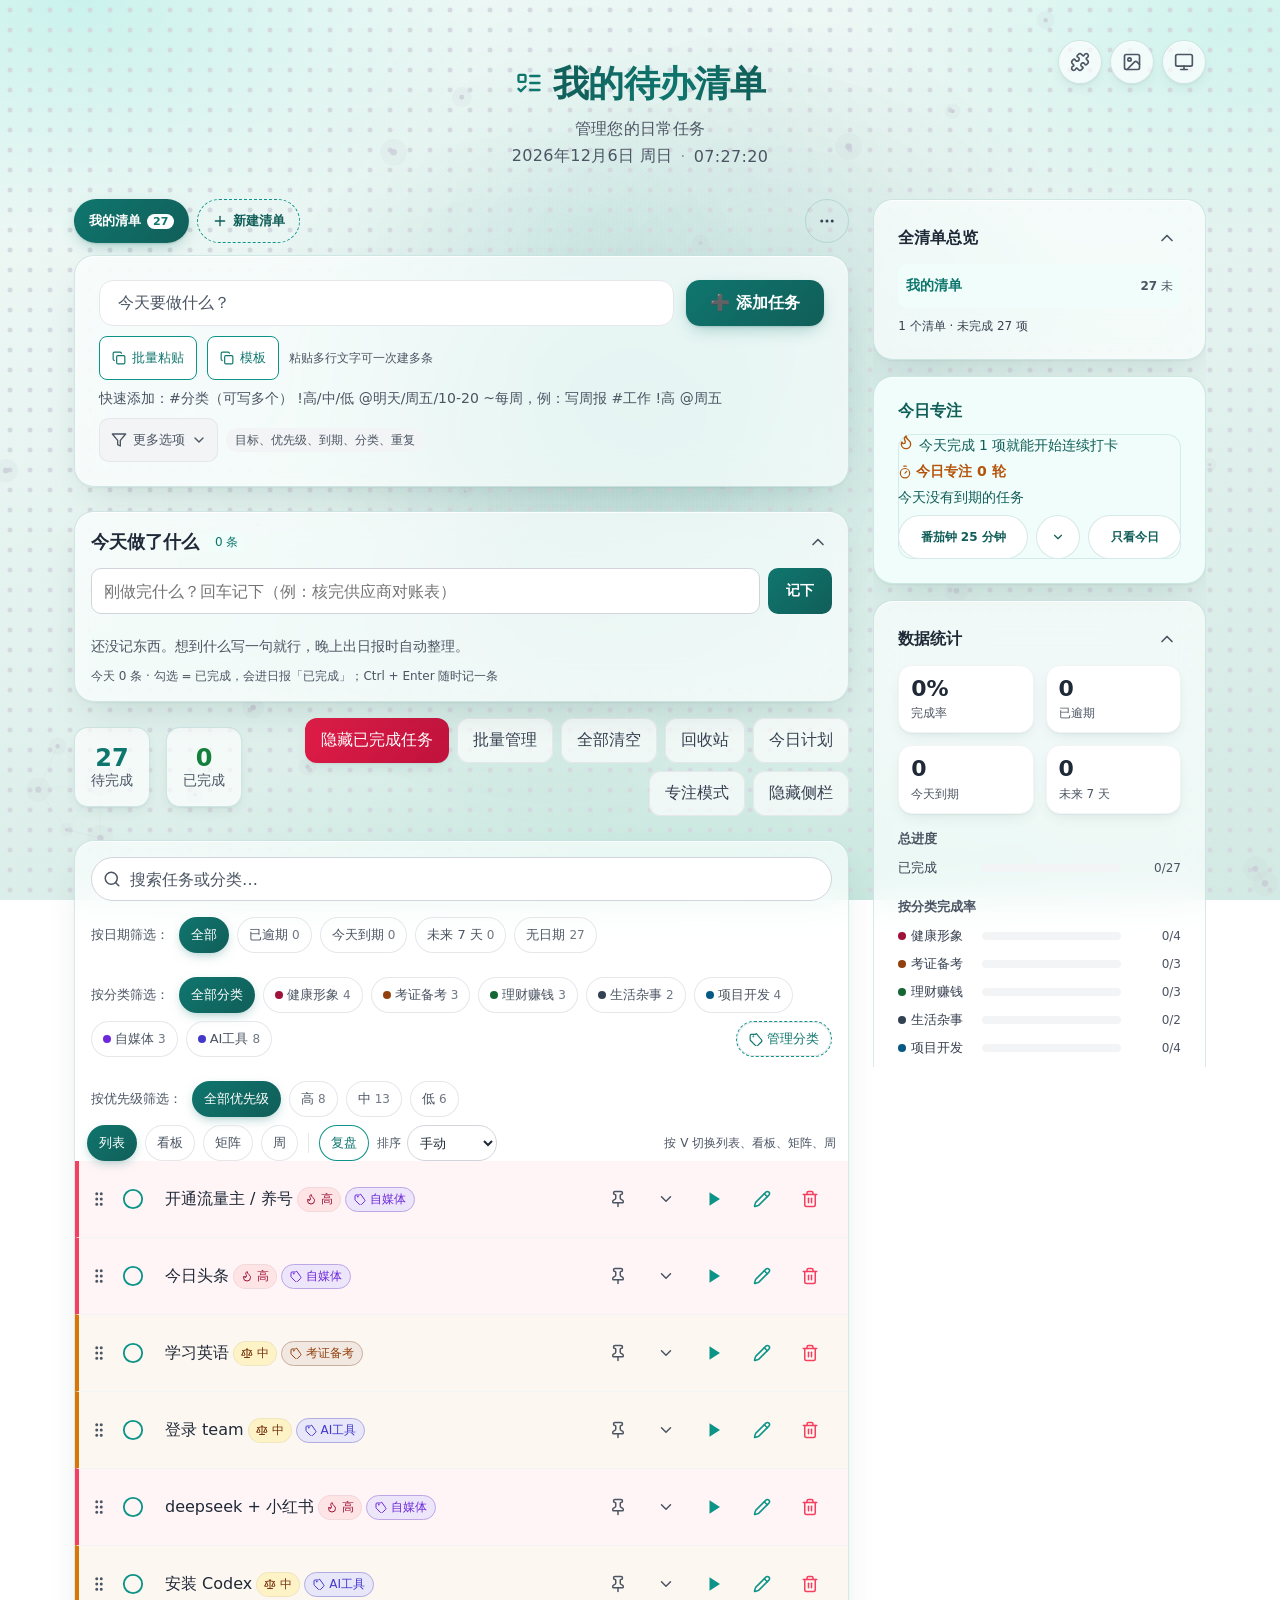
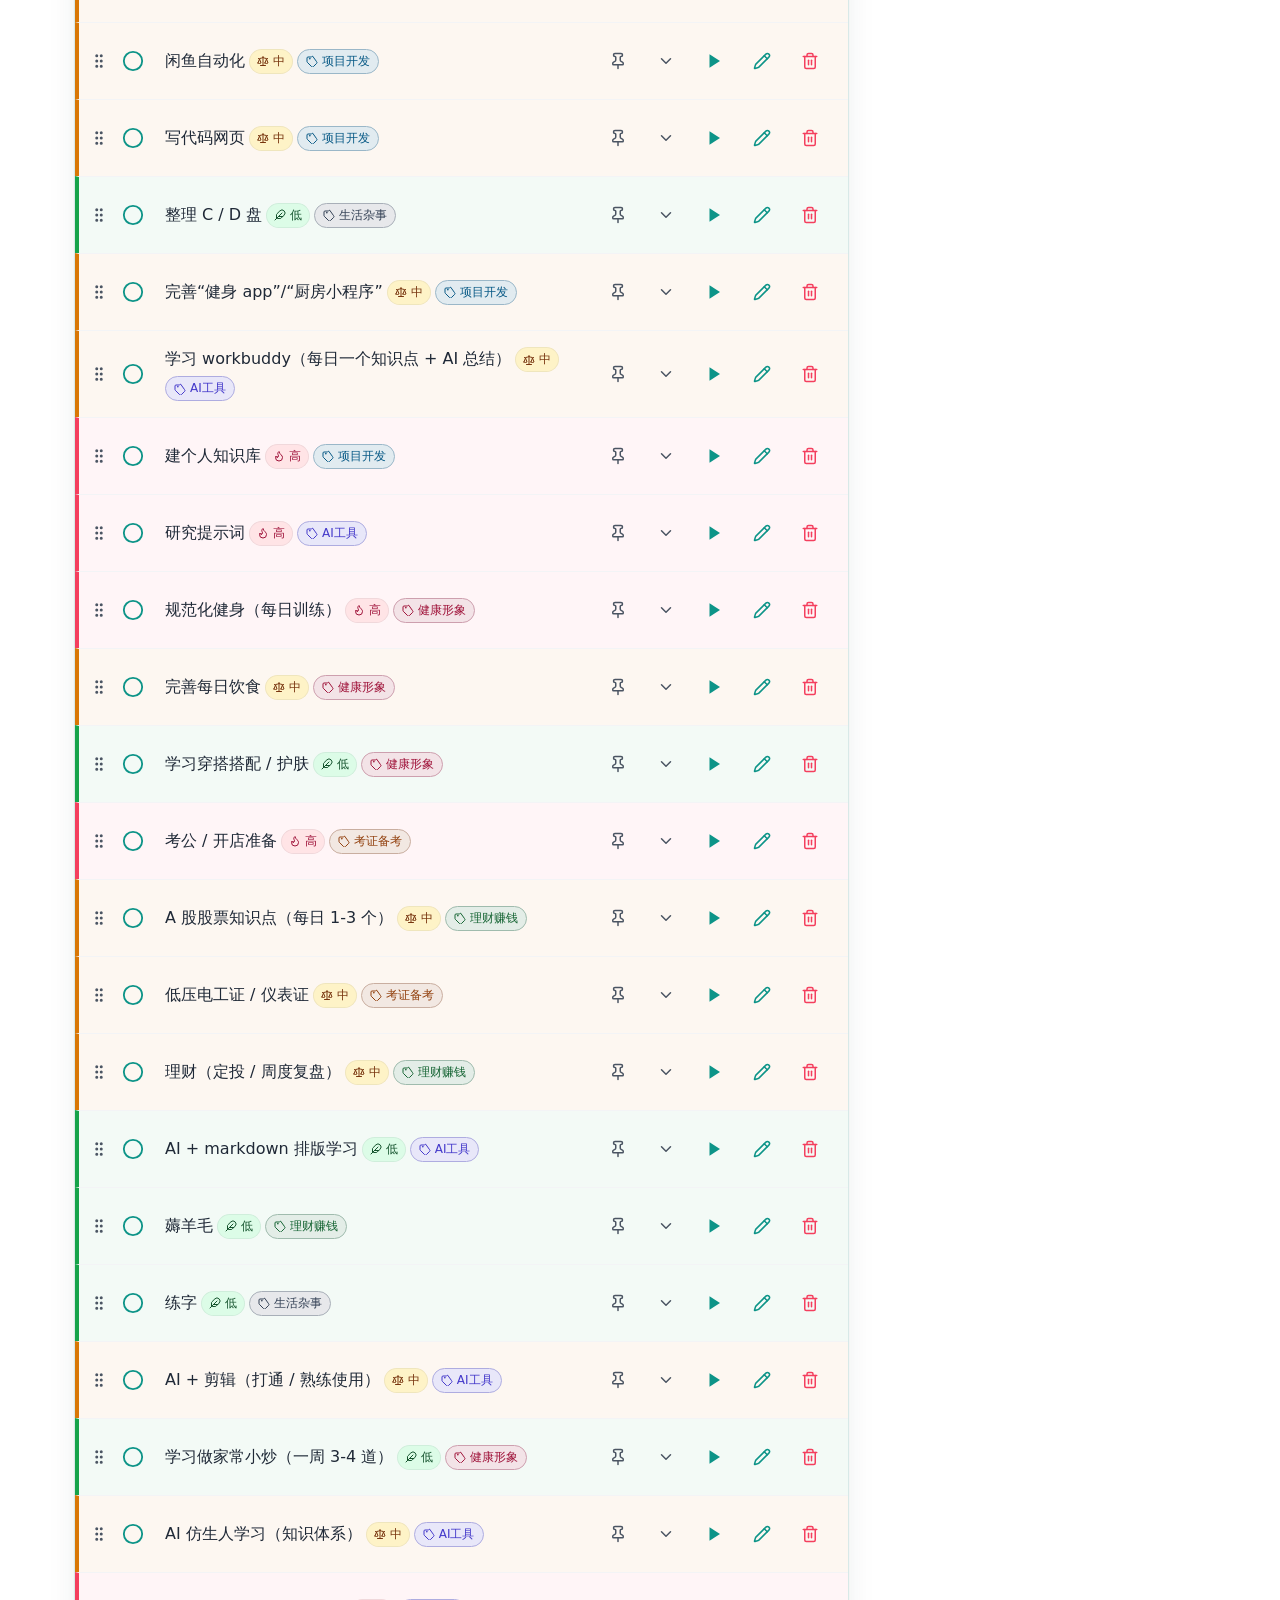
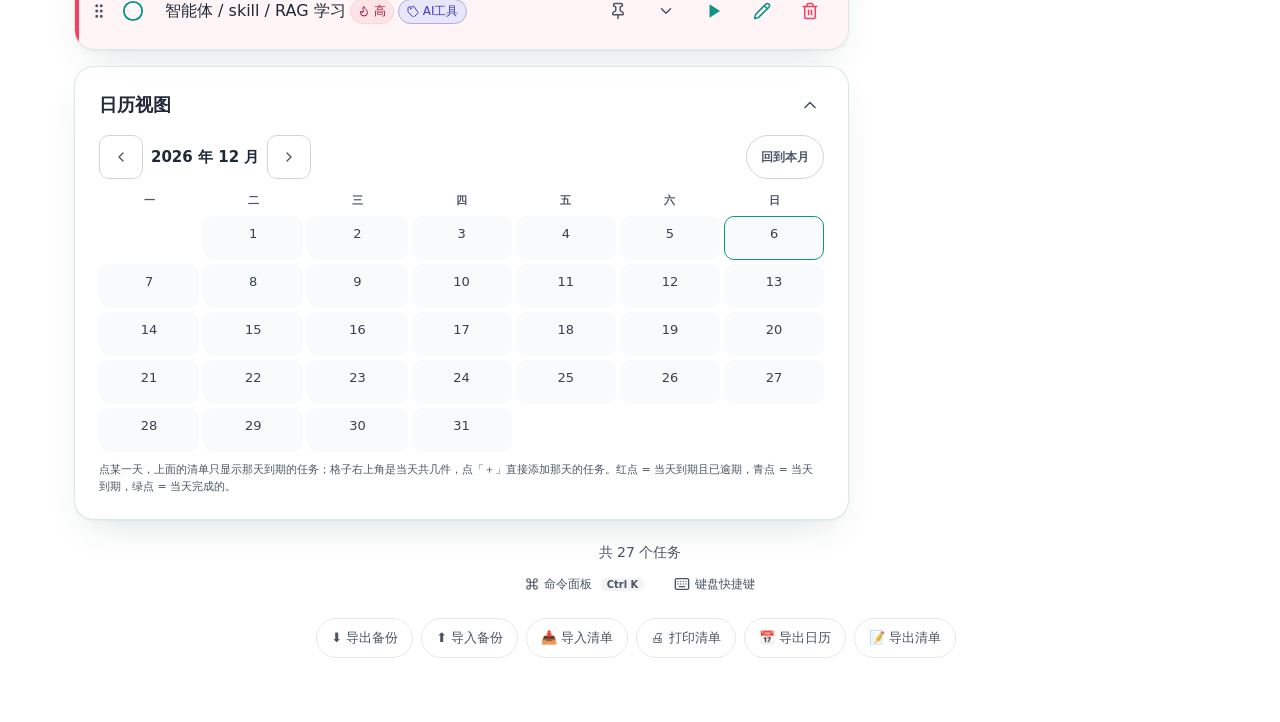
==== commit c1b6730f: "第四十二版修正：更多选项按钮补到 44px 命中区，文件指纹重算" ====
--- a/index.html
+++ b/index.html
@@ -2777,7 +2777,7 @@
     display: inline-flex;
     align-items: center;
     gap: 6px;
-    min-height: 40px;
+    min-height: 44px;
     padding: 7px 11px 7px 12px;
     border-radius: 10px;
     font-size: 13px;
